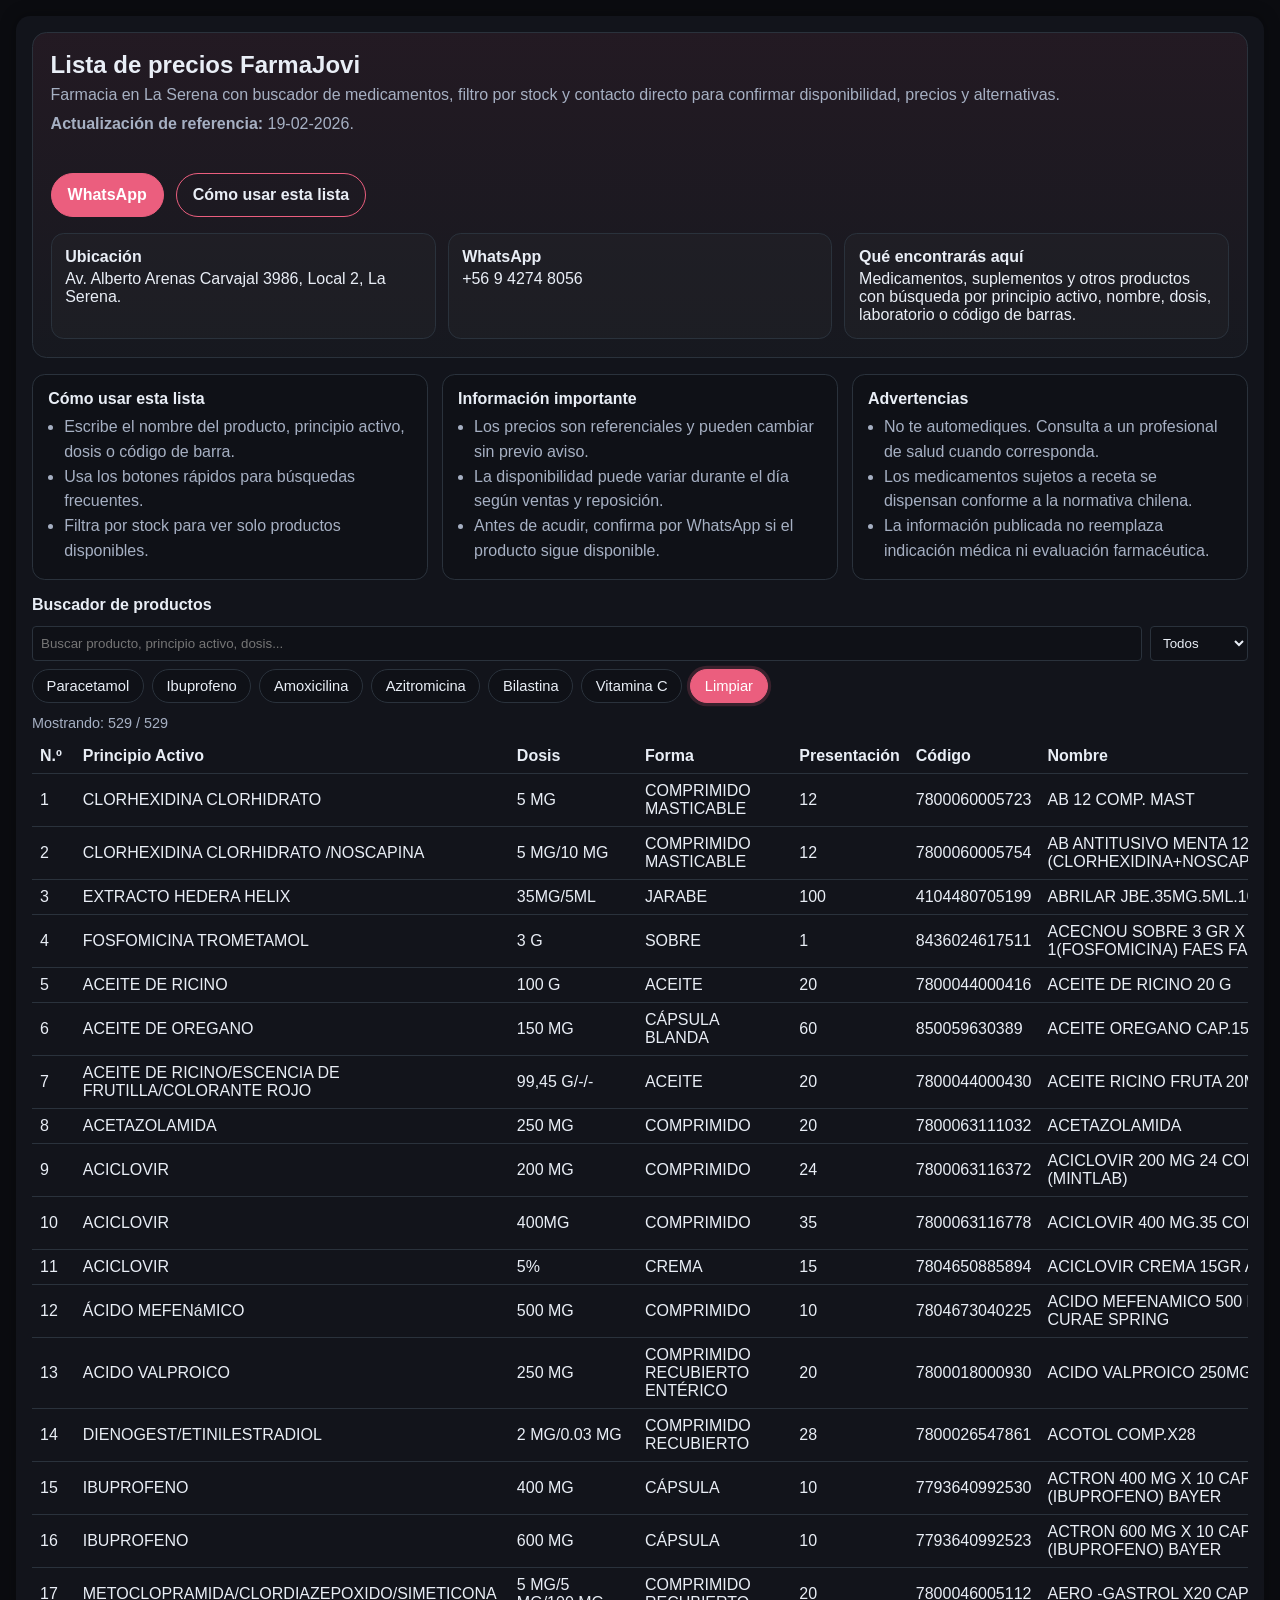
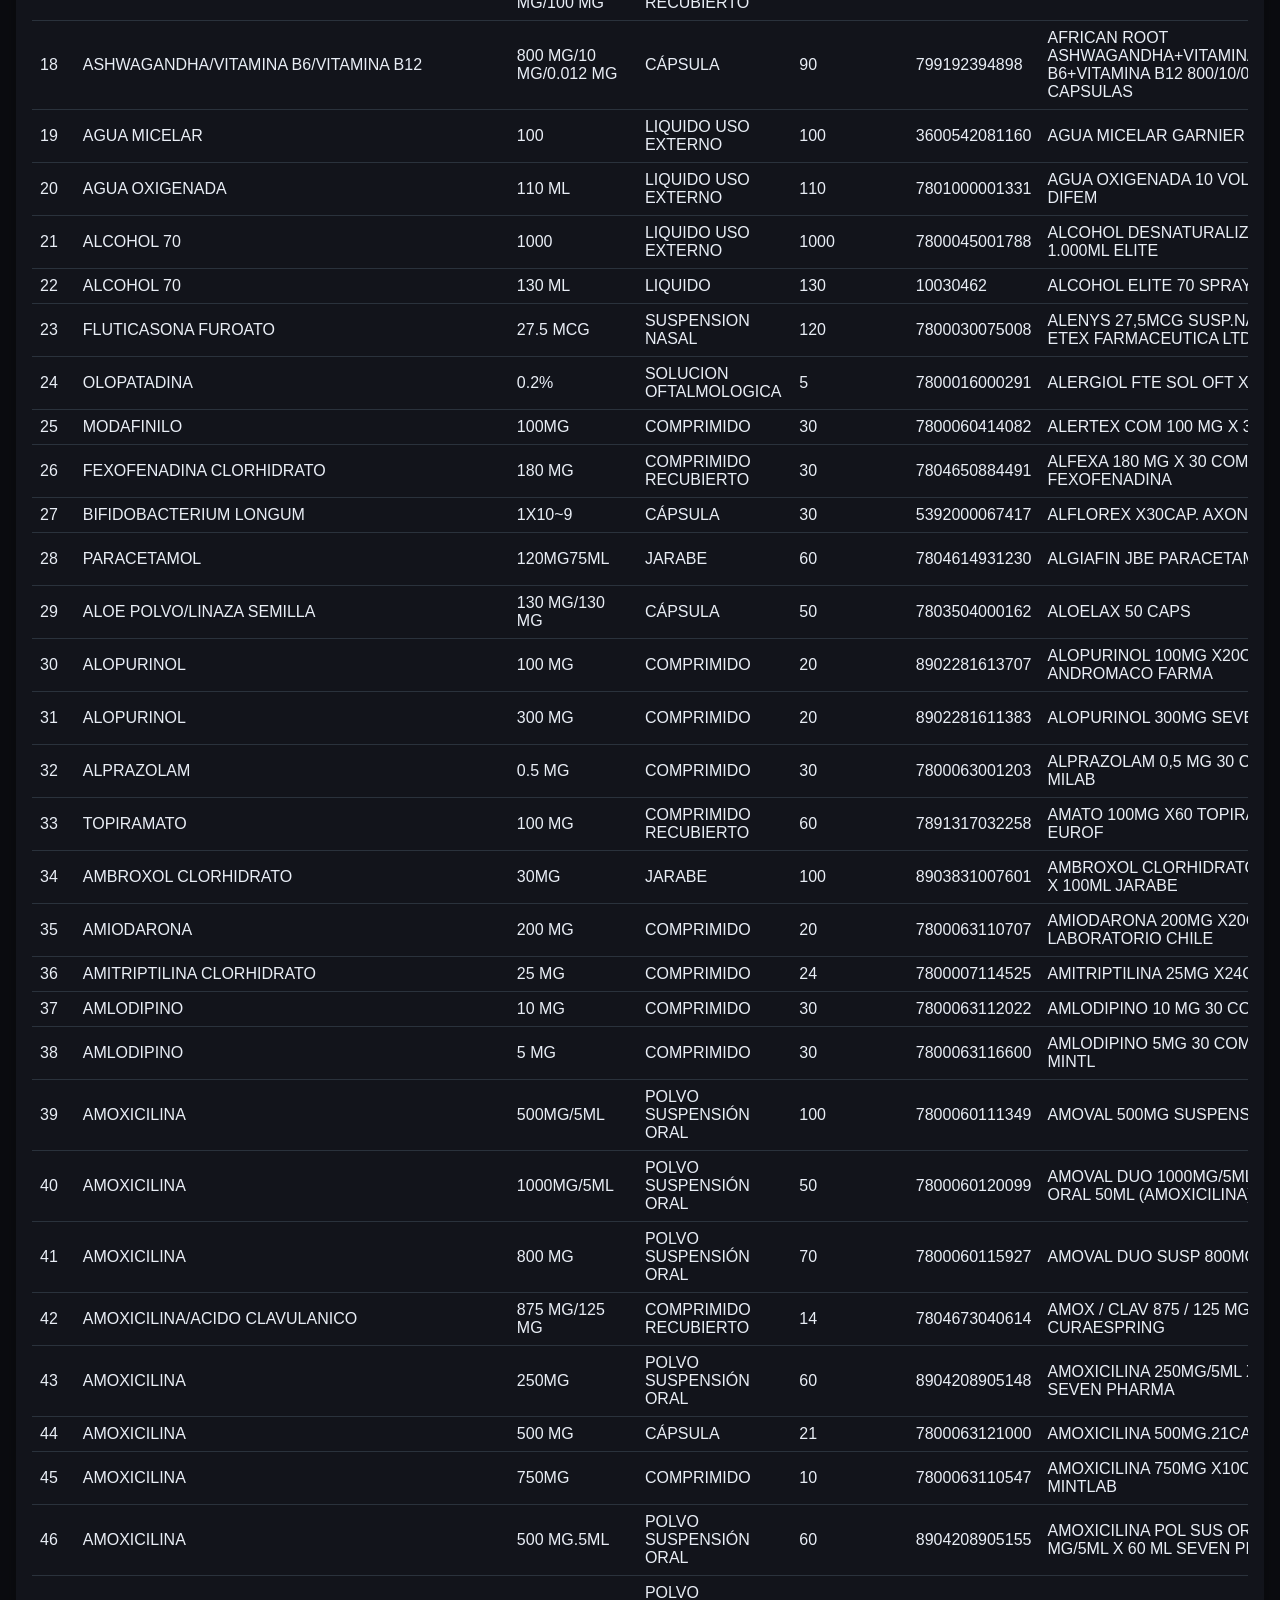
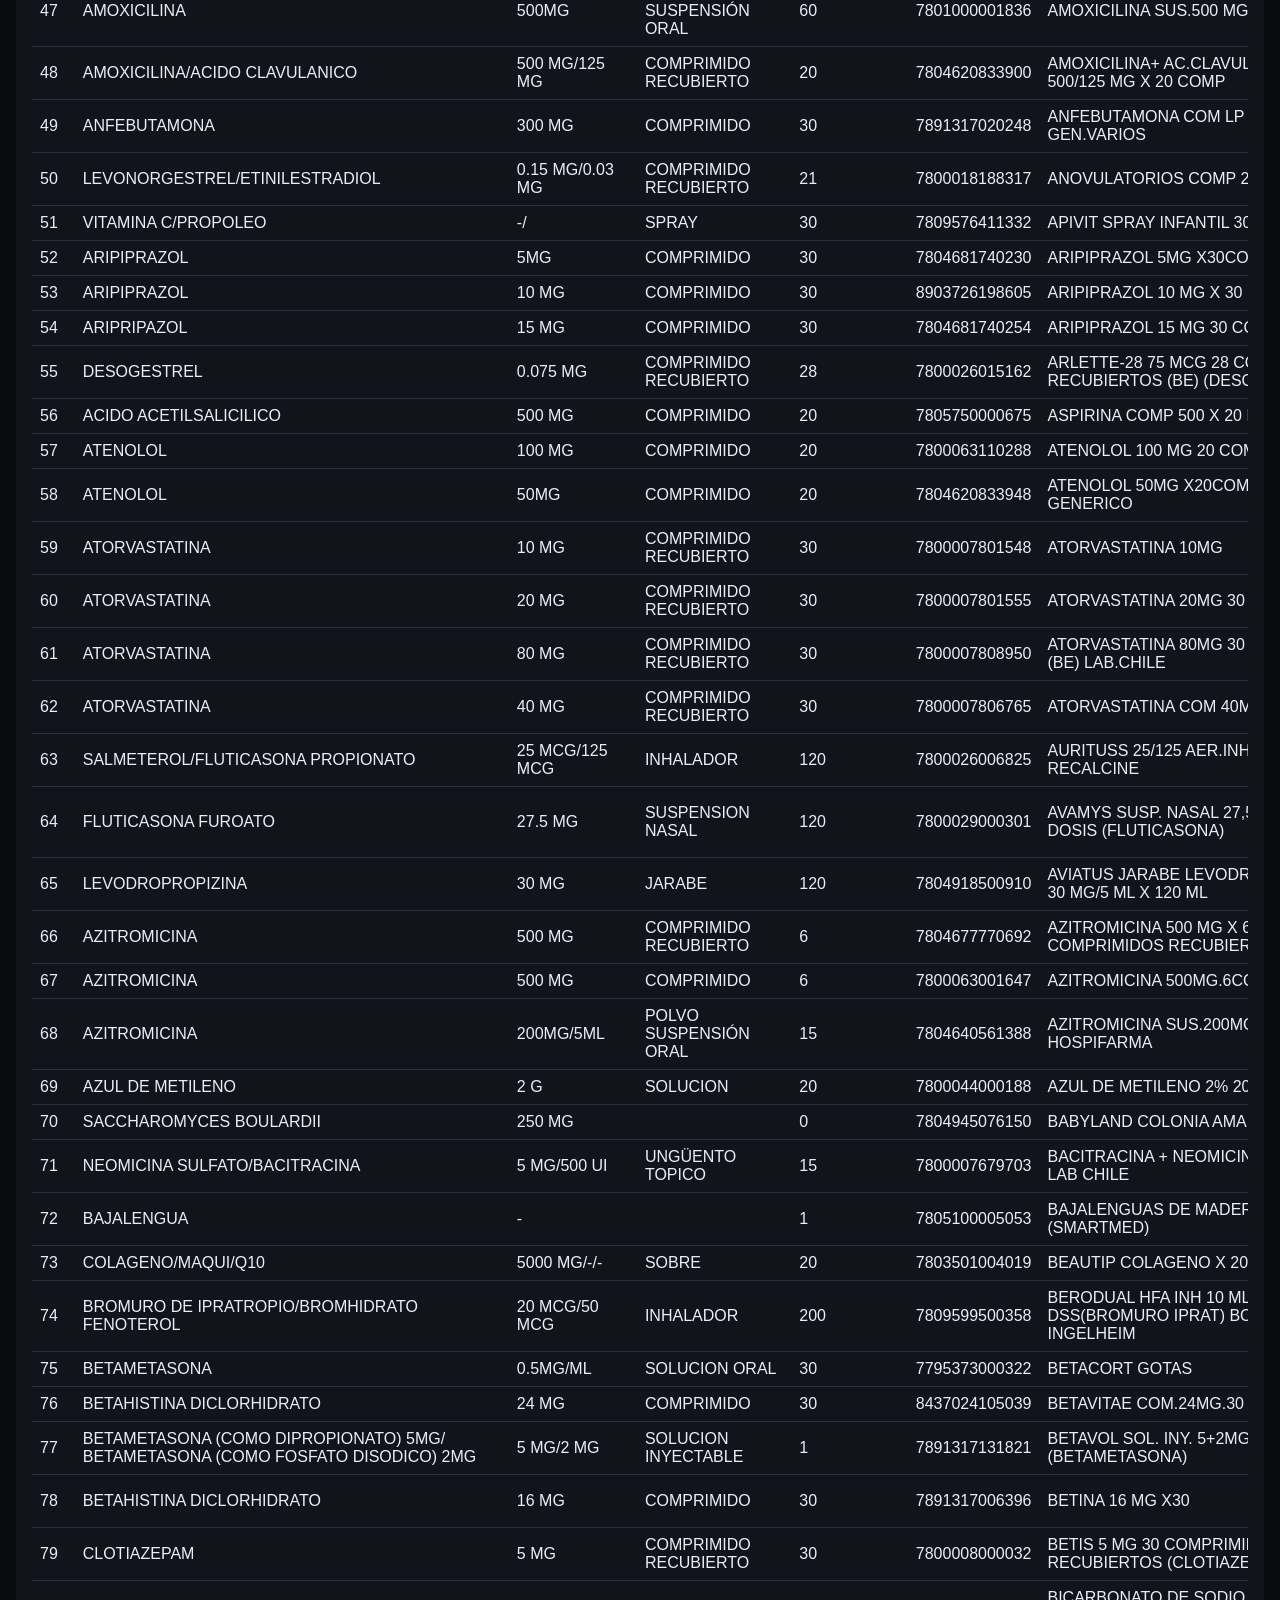
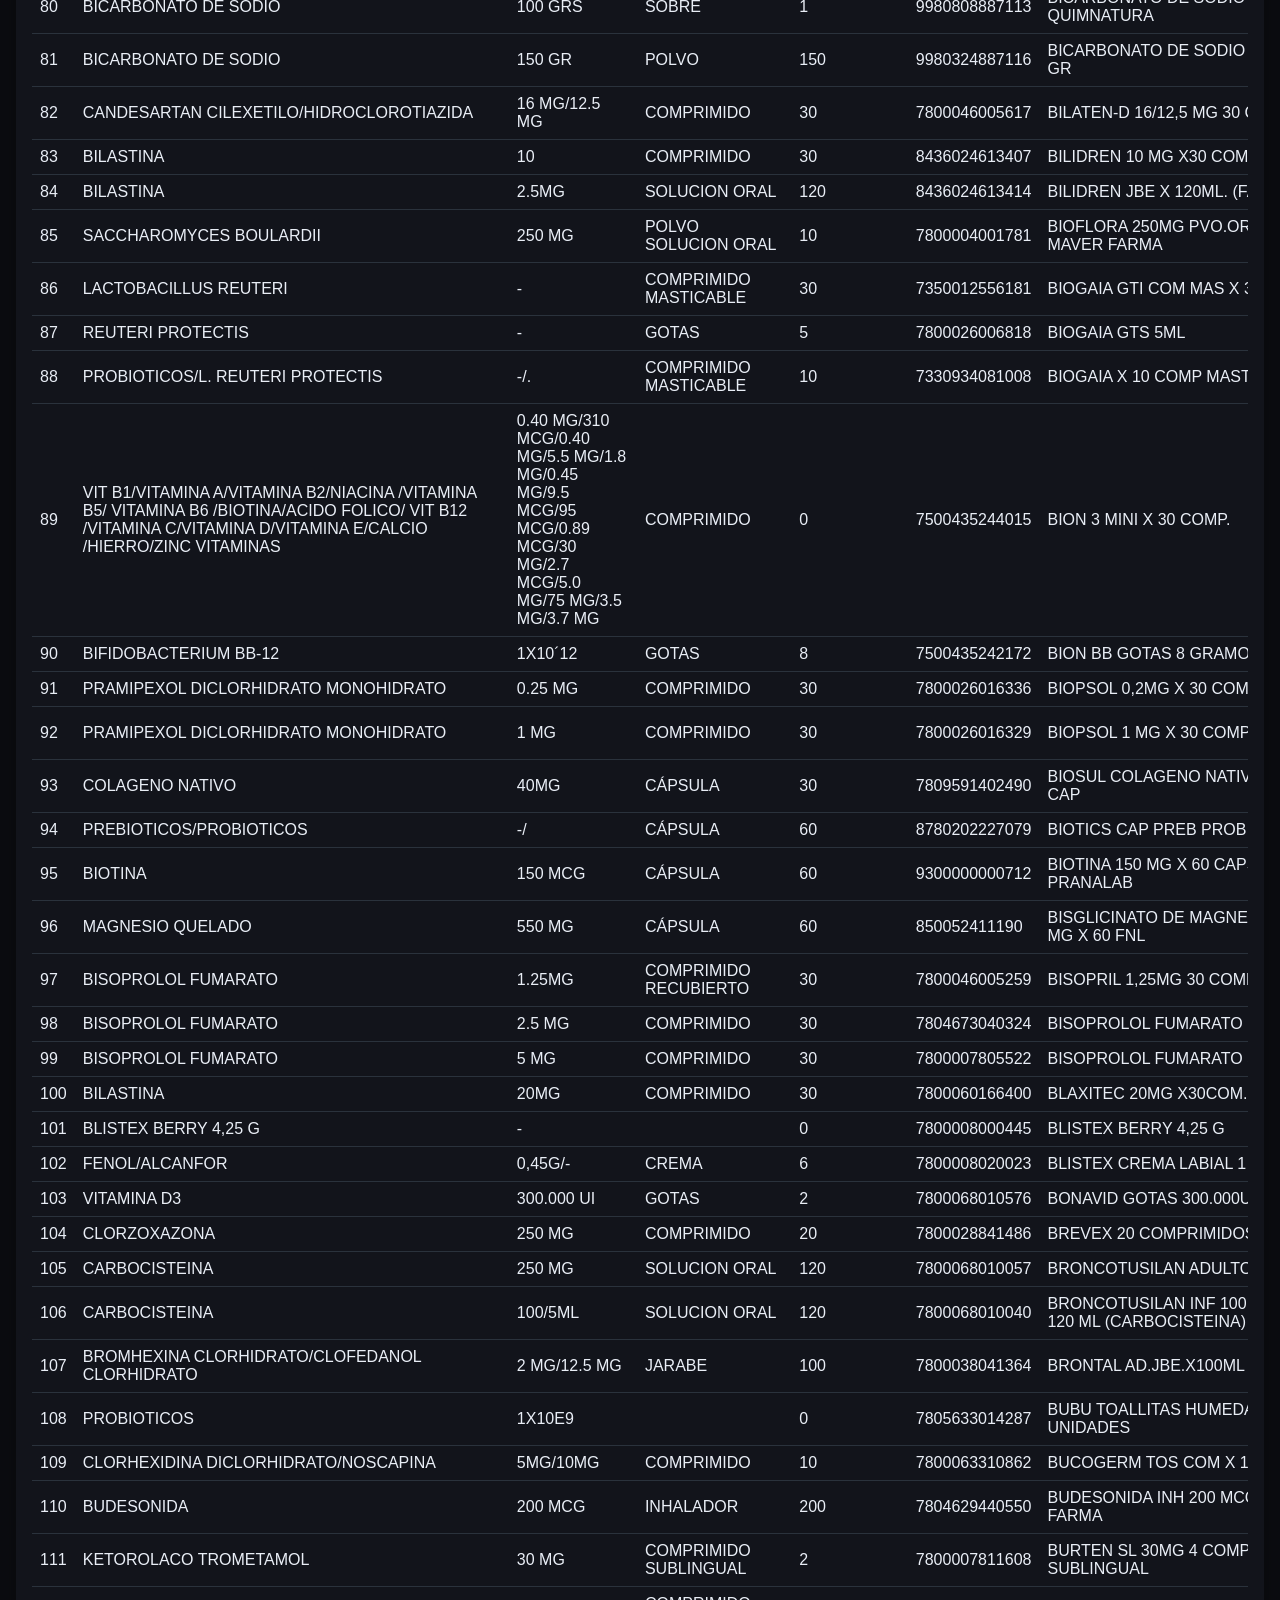
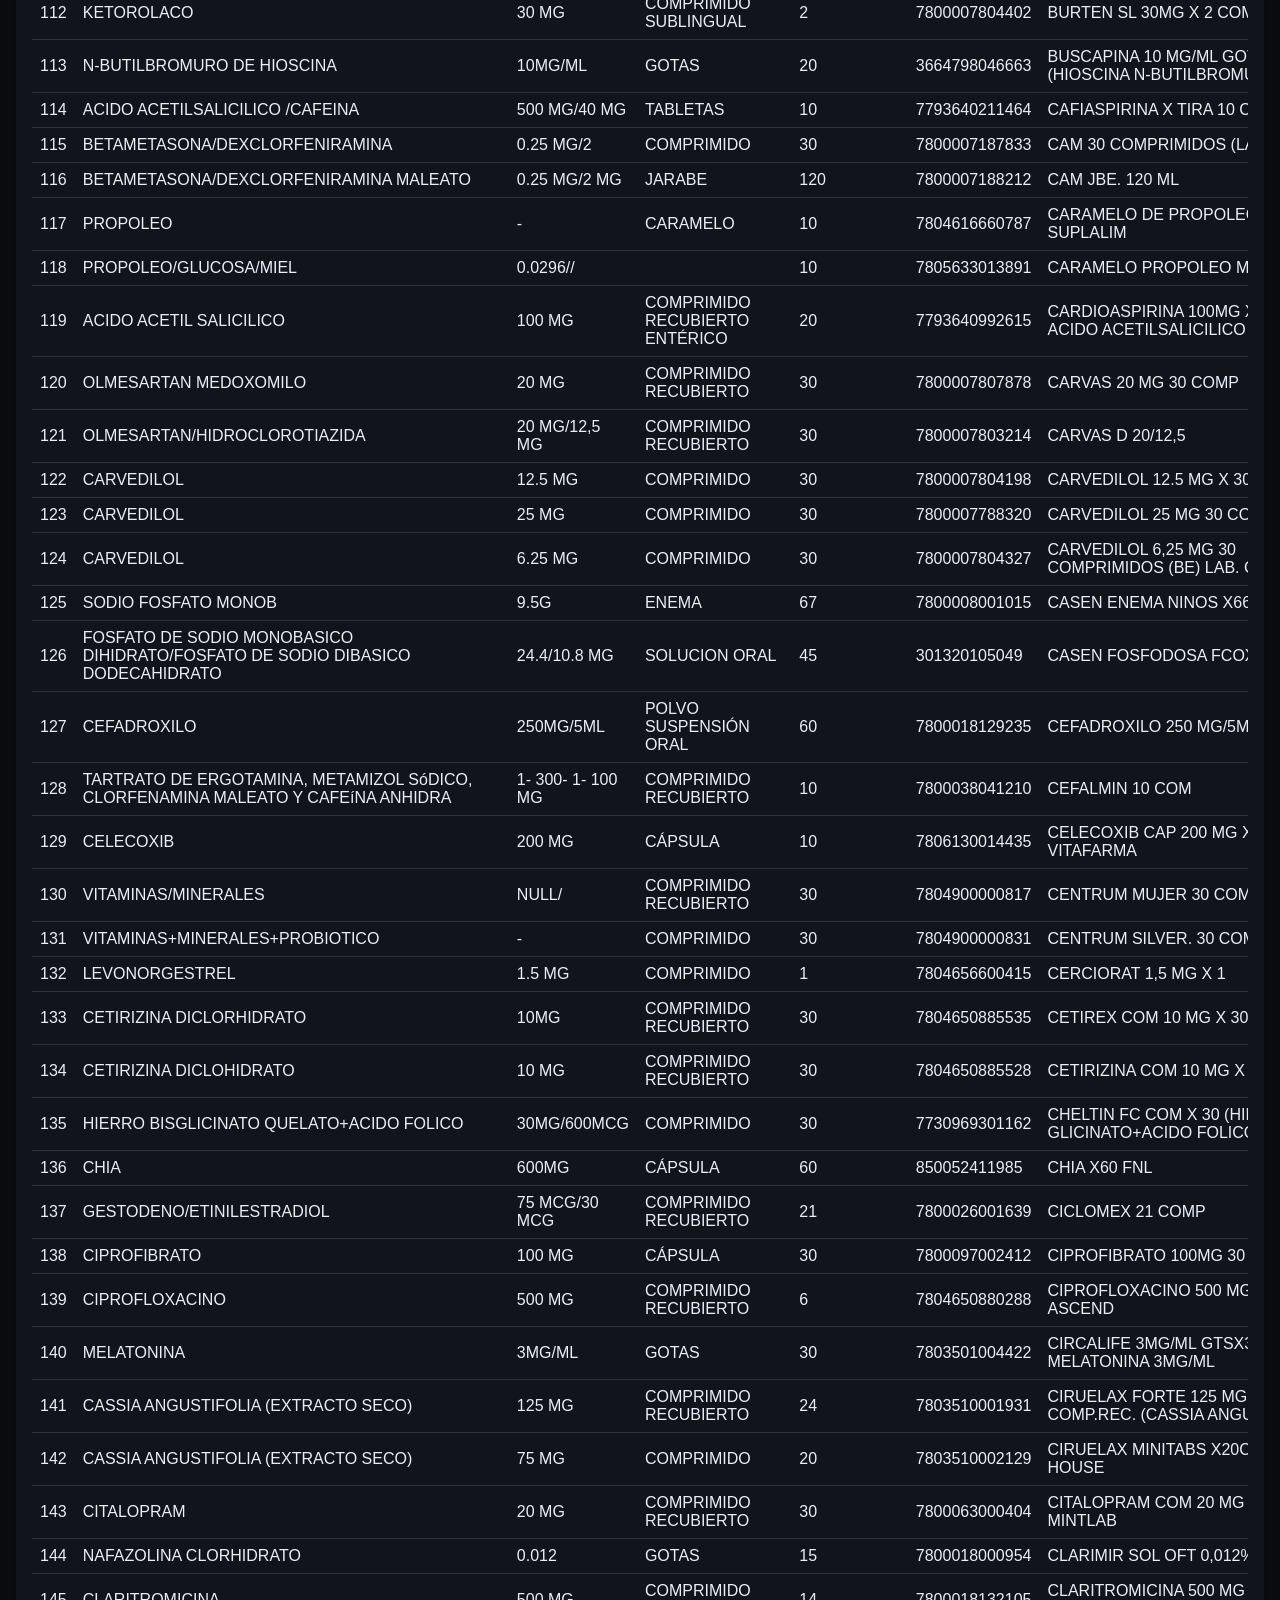
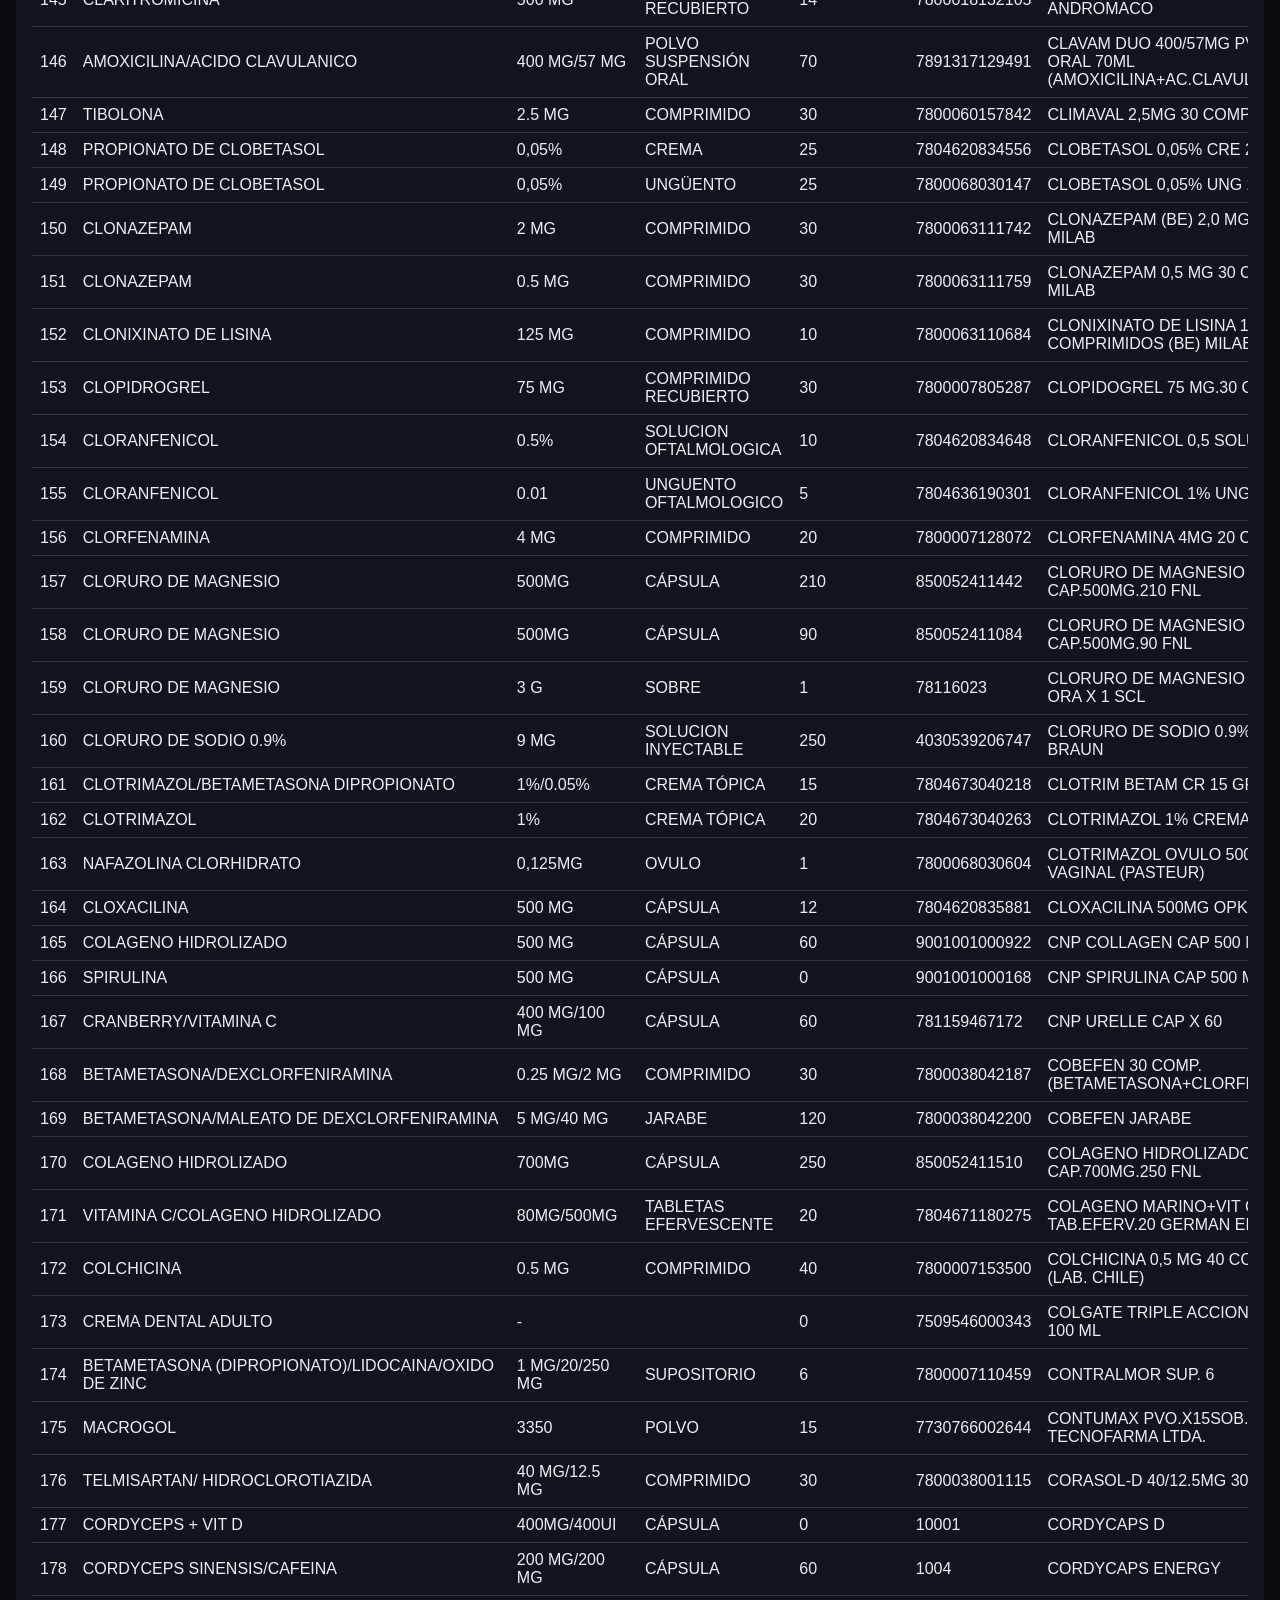
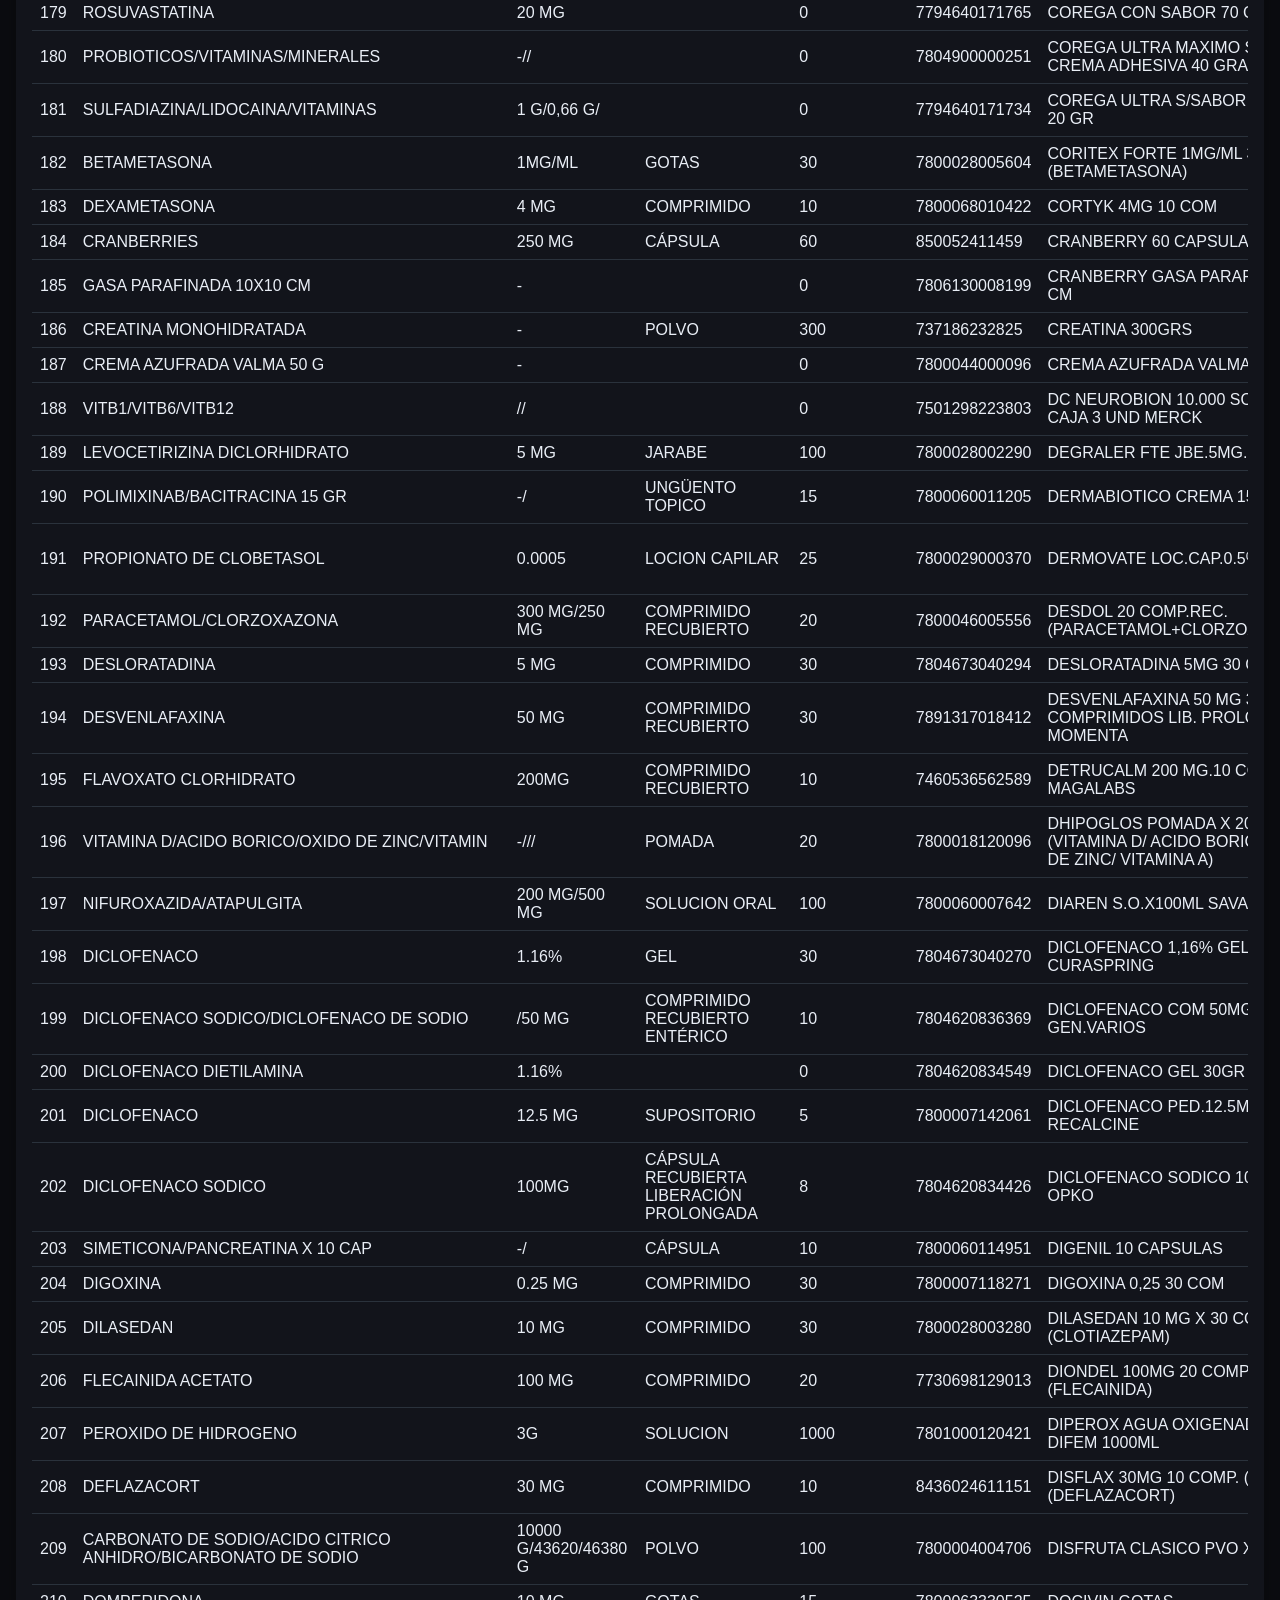
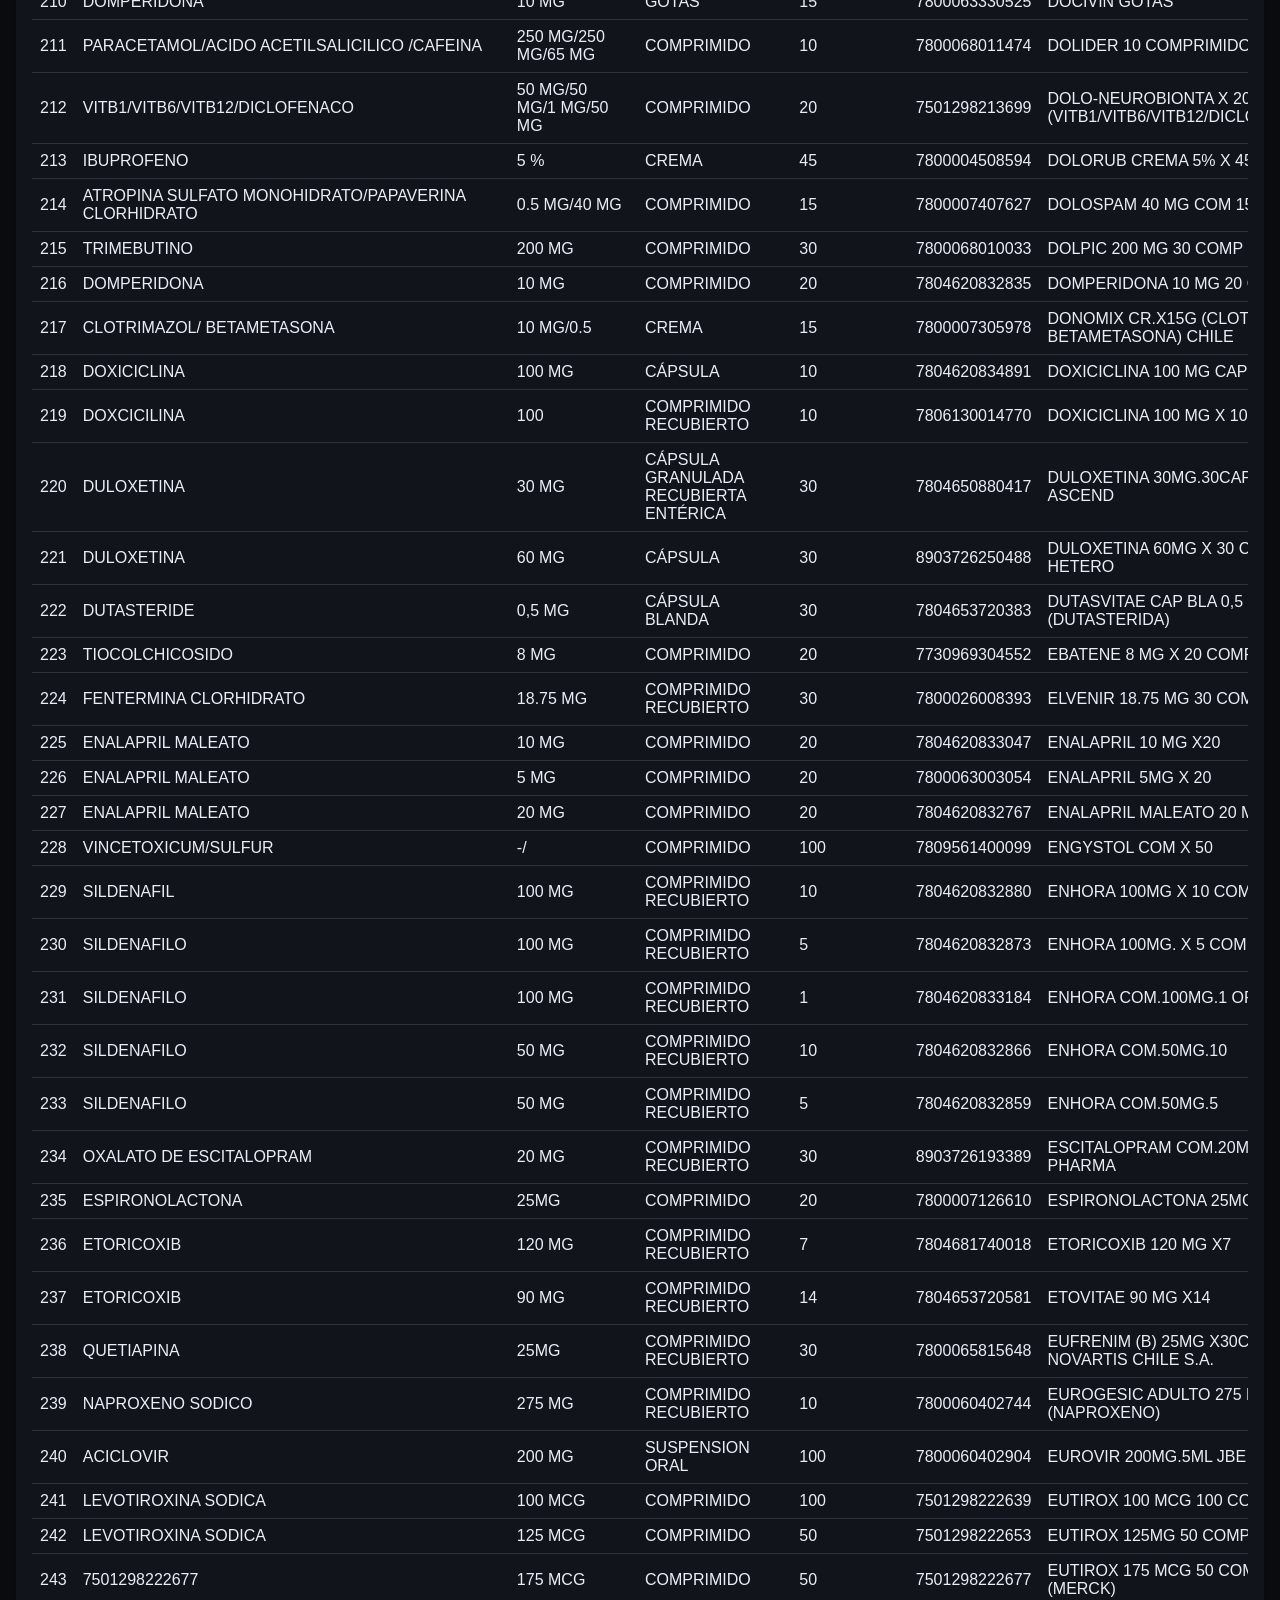
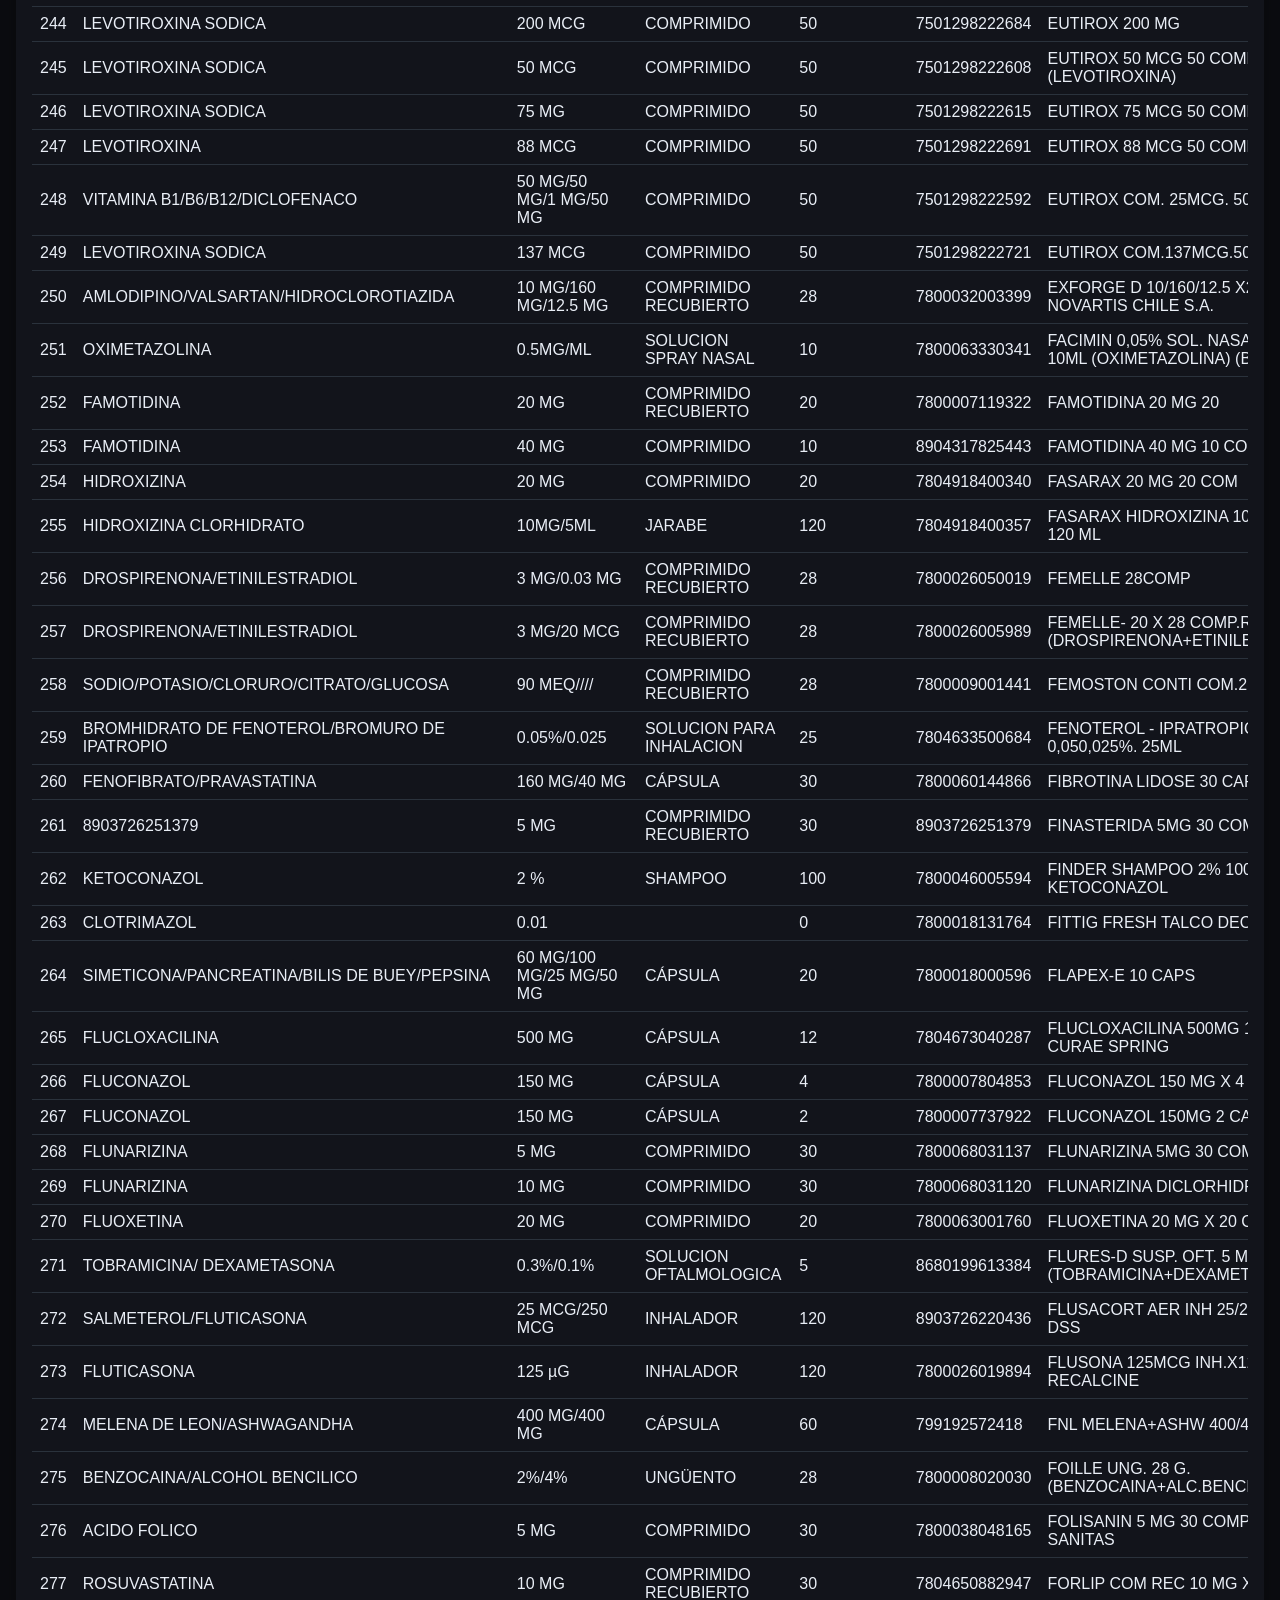
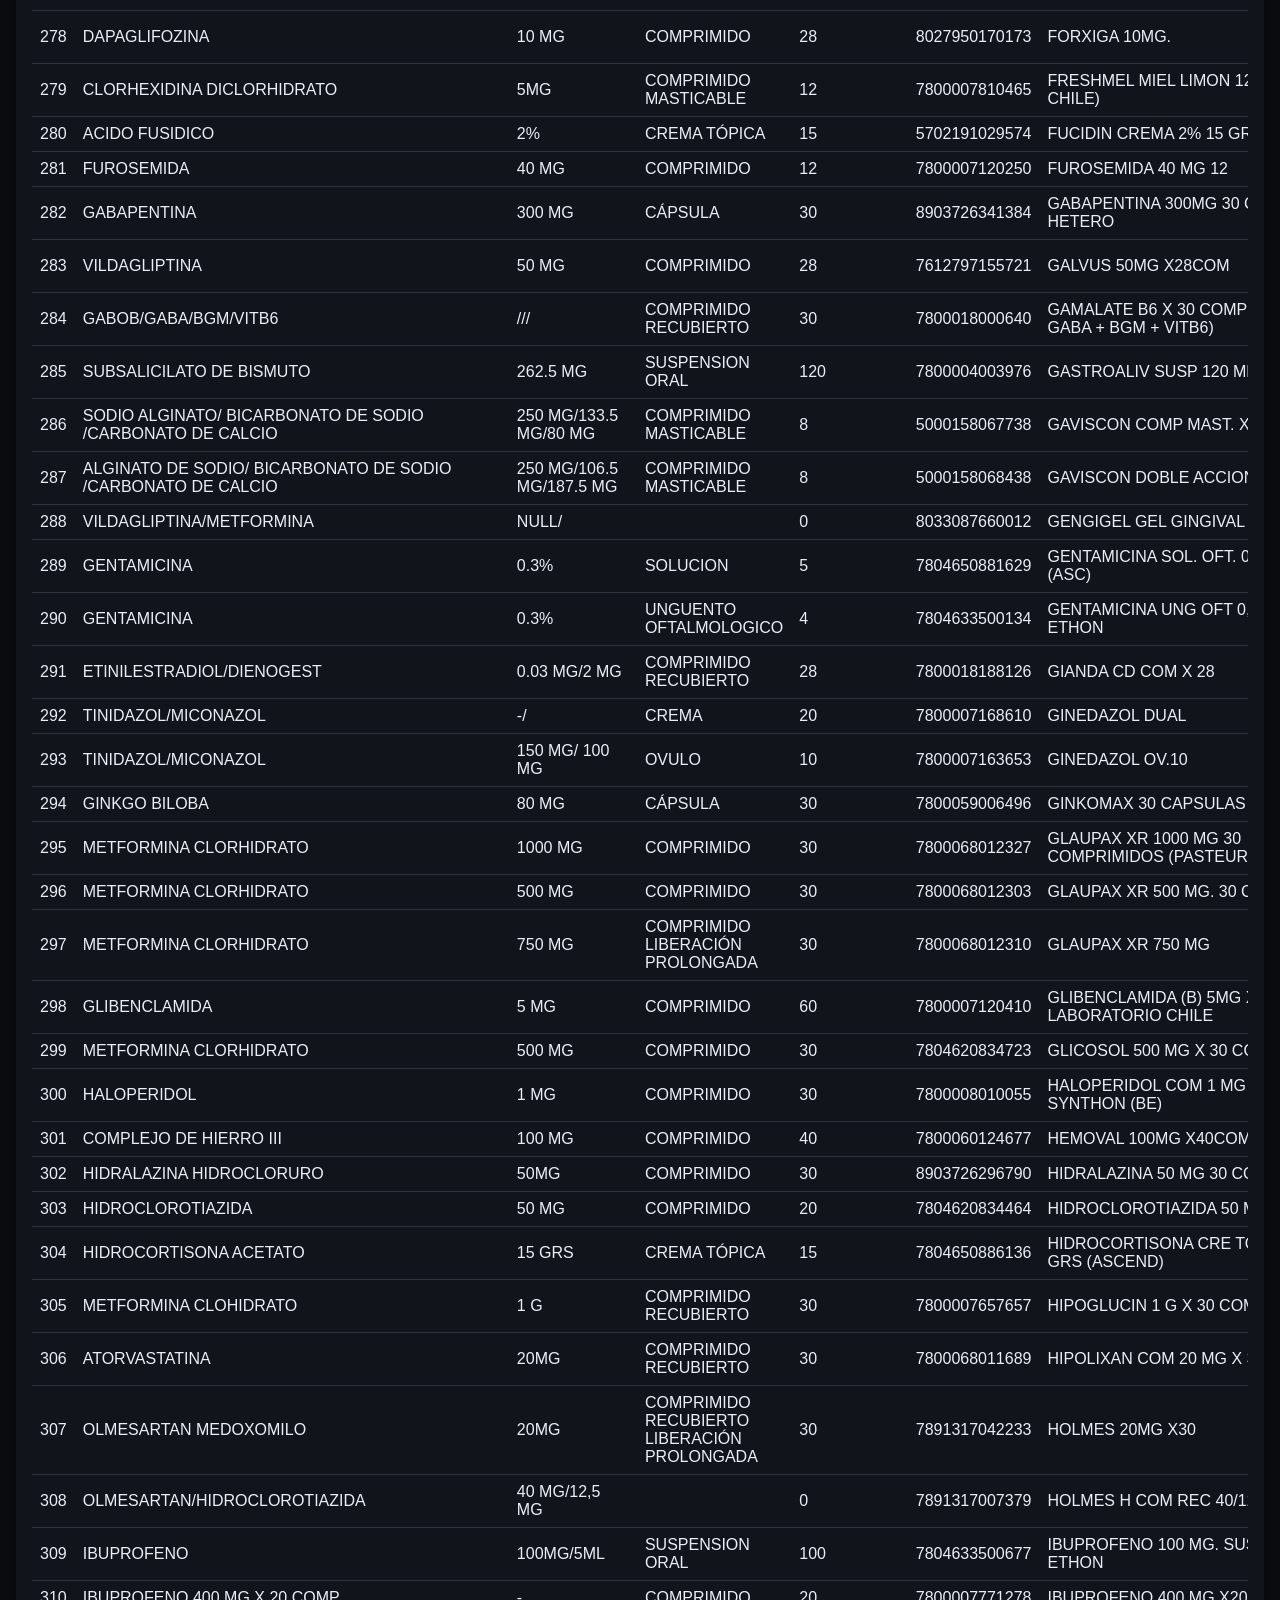
==== index.html @ d2a1c4c1 "Update index.html Tabla con información y buscador, la amé" ====
<!doctype html>
<html lang="es">
<head>
<meta charset="utf-8">
<meta name="viewport" content="width=device-width, initial-scale=1">
<title>Lista de precios FarmaJovi | Farmacia en La Serena | Medicamentos y suplementos</title>
<meta name="description" content="Consulta la lista de precios de FarmaJovi en La Serena. Busca medicamentos, filtra por stock y contáctanos por WhatsApp para confirmar disponibilidad.">
<meta name="robots" content="index,follow">
<meta name="theme-color" content="#eb5e7e">
<meta name="author" content="FarmaJovi">
<meta property="og:title" content="Lista de precios FarmaJovi">
<meta property="og:description" content="Medicamentos, suplementos y productos de farmacia con buscador, filtros y contacto directo por WhatsApp.">
<meta property="og:type" content="website">
<meta property="og:locale" content="es_CL">
<style>
:root{
--bg:#0b0c10;
--card:#12141b;
--card2:#0f1117;
--text:#e9eef6;
--muted:#a6b0c3;
--accent:#eb5e7e;
--neutral:#2a323c;
}
body{
margin:0;
font-family:sans-serif;
background:var(--bg);
color:var(--text);
}
.container{
padding:1rem;
}
.card{
background:var(--card);
padding:1rem;
border-radius:0.9rem;
box-shadow:0 0 1rem rgba(0,0,0,0.35);
}
.hero{
margin-bottom:1rem;
padding:1.1rem;
border:1px solid var(--neutral);
border-radius:0.9rem;
background:linear-gradient(180deg, rgba(235,94,126,0.08), rgba(255,255,255,0.02));
}
.hero-top{
display:flex;
justify-content:space-between;
align-items:flex-start;
gap:1rem;
flex-wrap:wrap;
}
.hero h1{
margin-bottom:0.25rem;
}
.hero p{
margin:0.3rem 0;
color:var(--muted);
line-height:1.5;
}
.info-grid{
display:grid;
grid-template-columns:repeat(auto-fit,minmax(220px,1fr));
gap:0.75rem;
margin-top:1rem;
}
.info-box{
background:rgba(255,255,255,0.02);
border:1px solid var(--neutral);
border-radius:0.8rem;
padding:0.85rem;
}
.info-box strong{
display:block;
margin-bottom:0.3rem;
}
.cta-row{
display:flex;
flex-wrap:wrap;
gap:0.75rem;
margin-top:1rem;
}
.cta-btn{
display:inline-flex;
align-items:center;
justify-content:center;
padding:0.75rem 1rem;
border-radius:999px;
text-decoration:none;
font-weight:700;
border:1px solid var(--accent);
}
.cta-primary{
background:var(--accent);
color:#fff;
}
.cta-secondary{
color:var(--text);
background:transparent;
}
.notice-grid{
display:grid;
grid-template-columns:repeat(auto-fit,minmax(260px,1fr));
gap:0.85rem;
margin:1rem 0;
}
.notice{
background:var(--card2);
border:1px solid var(--neutral);
border-radius:0.8rem;
padding:0.95rem;
}
.notice h2{
margin:0 0 0.45rem;
font-size:1rem;
}
.notice ul{
margin:0;
padding-left:1rem;
color:var(--muted);
line-height:1.55;
}
.notice p{
margin:0;
color:var(--muted);
line-height:1.55;
}
.section-title{
margin:0.25rem 0 0.75rem;
font-size:1rem;
color:var(--text);
}
h1{
margin:0 0 0.5rem;
font-size:1.5rem;
font-weight:bold;
}
.search-bar{
display:flex;
flex-wrap:wrap;
gap:0.5rem;
margin-bottom:0.5rem;
}
.search-input{
flex:1;
padding:0.5rem;
background:var(--card2);
color:var(--text);
border:1px solid var(--neutral);
border-radius:0.25rem;
}
.select-filter{
padding:0.5rem;
background:var(--card2);
color:var(--text);
border:1px solid var(--neutral);
border-radius:0.25rem;
}
.table-container{
overflow-x:auto;
}
table{
width:100%;
border-collapse:collapse;
}
th, td{
padding:0.5rem;
text-align:left;
border-bottom:1px solid var(--neutral);
}
th{
cursor:default;
}
mark{
background:var(--accent);
color:var(--bg);
padding:0 0.15em;
border-radius:0.15em;
}

.quick-filters{
display:flex;
flex-wrap:wrap;
gap:0.5rem;
margin:0.25rem 0 0.75rem;
}
.quick-btn{
padding:0.55rem 0.85rem;
background:var(--card2);
color:var(--text);
border:1px solid var(--neutral);
border-radius:999px;
cursor:pointer;
font-size:0.92rem;
line-height:1;
transition:all 0.18s ease;
}
.quick-btn:hover{
border-color:var(--accent);
transform:translateY(-1px);
}
.quick-btn.active{
background:var(--accent);
color:#fff;
border-color:var(--accent);
box-shadow:0 0 0 0.2rem rgba(235,94,126,0.18);
}
@media (max-width:640px){
.quick-btn{
font-size:0.85rem;
padding:0.5rem 0.75rem;
}
}

</style>
</head>
<body>
<div class="container">
<div class="card">
<section class="hero">
  <div class="hero-top">
    <div>
      <h1>Lista de precios FarmaJovi</h1>
      <p>Farmacia en La Serena con buscador de medicamentos, filtro por stock y contacto directo para confirmar disponibilidad, precios y alternativas.</p>
      <p><strong>Actualización de referencia:</strong> 19-02-2026.</p>
    </div>
    <div class="cta-row">
      <a class="cta-btn cta-primary" href="https://wa.me/56942748056?text=Hola%20FarmaJovi%2C%20quiero%20consultar%20por%20un%20producto%20de%20la%20lista">WhatsApp</a>
      <a class="cta-btn cta-secondary" href="#instrucciones">Cómo usar esta lista</a>
    </div>
  </div>
  <div class="info-grid">
    <div class="info-box">
      <strong>Ubicación</strong>
      Av. Alberto Arenas Carvajal 3986, Local 2, La Serena.
    </div>
    <div class="info-box">
      <strong>WhatsApp</strong>
      +56 9 4274 8056
    </div>
    <div class="info-box">
      <strong>Qué encontrarás aquí</strong>
      Medicamentos, suplementos y otros productos con búsqueda por principio activo, nombre, dosis, laboratorio o código de barras.
    </div>
  </div>
</section>

<section class="notice-grid" id="instrucciones">
  <article class="notice">
    <h2>Cómo usar esta lista</h2>
    <ul>
      <li>Escribe el nombre del producto, principio activo, dosis o código de barra.</li>
      <li>Usa los botones rápidos para búsquedas frecuentes.</li>
      <li>Filtra por stock para ver solo productos disponibles.</li>
    </ul>
  </article>
  <article class="notice">
    <h2>Información importante</h2>
    <ul>
      <li>Los precios son referenciales y pueden cambiar sin previo aviso.</li>
      <li>La disponibilidad puede variar durante el día según ventas y reposición.</li>
      <li>Antes de acudir, confirma por WhatsApp si el producto sigue disponible.</li>
    </ul>
  </article>
  <article class="notice">
    <h2>Advertencias</h2>
    <ul>
      <li>No te automediques. Consulta a un profesional de salud cuando corresponda.</li>
      <li>Los medicamentos sujetos a receta se dispensan conforme a la normativa chilena.</li>
      <li>La información publicada no reemplaza indicación médica ni evaluación farmacéutica.</li>
    </ul>
  </article>
</section>

<h2 class="section-title">Buscador de productos</h2>
<div class="search-bar">
<input id="search" type="text" class="search-input" placeholder="Buscar producto, principio activo, dosis..." />
<select id="stockFilter" class="select-filter">
<option value="todos">Todos</option>
<option value="con">Con stock</option>
<option value="sin">Sin stock</option>
</select>
</div>
<div class="quick-filters" id="quickFilters">
<button class="quick-btn" type="button" data-query="paracetamol">Paracetamol</button>
<button class="quick-btn" type="button" data-query="ibuprofeno">Ibuprofeno</button>
<button class="quick-btn" type="button" data-query="amoxicilina">Amoxicilina</button>
<button class="quick-btn" type="button" data-query="azitromicina">Azitromicina</button>
<button class="quick-btn" type="button" data-query="bilastina">Bilastina</button>
<button class="quick-btn" type="button" data-query="vitamina c">Vitamina C</button>
<button class="quick-btn" type="button" data-clear="true">Limpiar</button>
</div>
<div id="summary" style="margin-bottom:0.5rem;font-size:0.9rem;color:var(--muted);"></div>
<div class="table-container">
<table>
<thead>
<tr>
<th>N.º</th>
<th>Principio Activo</th>
<th>Dosis</th>
<th>Forma</th>
<th>Presentación</th>
<th>Código</th>
<th>Nombre</th>
<th>Precio</th>
<th>P/U</th>
<th>Stock</th>
<th>Bioequivalente</th>
<th>Petitorio</th>
<th>Laboratorio</th>
</tr>
</thead>
<tbody id="tableBody"></tbody>
</table>
</div>
</div>

<section class="notice-grid" style="margin-top:1rem;">
  <article class="notice">
    <h2>Texto SEO local</h2>
    <p>FarmaJovi es una farmacia en La Serena donde puedes consultar precios de medicamentos, suplementos y productos de uso frecuente. Esta página fue pensada para facilitar la búsqueda por principio activo, nombre comercial, presentación y laboratorio, con una vía directa de contacto por WhatsApp para resolver dudas y confirmar stock.</p>
  </article>
  <article class="notice">
    <h2>Atención al cliente</h2>
    <p>Si no encuentras un producto, escríbenos por WhatsApp. Podemos orientarte sobre disponibilidad, alternativas farmacéuticas, bioequivalentes y presentaciones disponibles según corresponda.</p>
  </article>
</section>
</div>
</div>
<script type="application/ld+json">
{
  "@context": "https://schema.org",
  "@type": "Pharmacy",
  "name": "FarmaJovi",
  "url": "https://farmaciafarmajovi-max.github.io/FarmaJovi/",
  "telephone": "+56 9 4274 8056",
  "address": {
    "@type": "PostalAddress",
    "streetAddress": "Av. Alberto Arenas Carvajal 3986, Local 2",
    "addressLocality": "La Serena",
    "addressCountry": "CL"
  },
  "areaServed": "La Serena"
}
</script>
<script>
// Datos generados a partir del listado de precios (.xls) del 19-02-2026
const rawData = [{"pa_nombres": "CLORHEXIDINA CLORHIDRATO", "pa_dosis": "5 MG", "forma": "COMPRIMIDO MASTICABLE", "presentacion": "12", "controlado": "NO", "codigo_barra": "7800060005723", "nombre": "AB 12 COMP. MAST", "bioequivalente": "NO", "petitorio_minimo": "NO", "precio": "5500", "laboratorio": "SAVAL S.A", "stock": "3", "tipo_calculo": "1", "sigla": "COM.MAST"}, {"pa_nombres": "CLORHEXIDINA CLORHIDRATO /NOSCAPINA", "pa_dosis": "5 MG/10 MG", "forma": "COMPRIMIDO MASTICABLE", "presentacion": "12", "controlado": "NO", "codigo_barra": "7800060005754", "nombre": "AB ANTITUSIVO MENTA 12 COMP.MAST. (CLORHEXIDINA+NOSCAPINA) SAVAL", "bioequivalente": "NO", "petitorio_minimo": "NO", "precio": "5500", "laboratorio": "SAVAL S.A", "stock": "2", "tipo_calculo": "1", "sigla": "COM.MAST"}, {"pa_nombres": "EXTRACTO HEDERA HELIX", "pa_dosis": "35MG/5ML", "forma": "JARABE", "presentacion": "100", "controlado": "NO", "codigo_barra": "4104480705199", "nombre": "ABRILAR JBE.35MG.5ML.100ML", "bioequivalente": "NO", "petitorio_minimo": "NO", "precio": "7700", "laboratorio": "PHARMA INVESTI", "stock": "4", "tipo_calculo": "2", "sigla": "JBE"}, {"pa_nombres": "FOSFOMICINA TROMETAMOL", "pa_dosis": "3 G", "forma": "SOBRE", "presentacion": "1", "controlado": "NO", "codigo_barra": "8436024617511", "nombre": "ACECNOU SOBRE 3 GR X 1(FOSFOMICINA) FAES FARMA", "bioequivalente": "NO", "petitorio_minimo": "NO", "precio": "28000", "laboratorio": "FAES FARMA", "stock": "1", "tipo_calculo": "1", "sigla": "SOB"}, {"pa_nombres": "ACEITE DE RICINO", "pa_dosis": "100 G", "forma": "ACEITE", "presentacion": "20", "controlado": "NO", "codigo_barra": "7800044000416", "nombre": "ACEITE DE RICINO 20 G", "bioequivalente": "NO", "petitorio_minimo": "NO", "precio": "2200", "laboratorio": "VALMA", "stock": "1", "tipo_calculo": "2", "sigla": "ACEITE"}, {"pa_nombres": "ACEITE DE OREGANO", "pa_dosis": "150 MG", "forma": "CÁPSULA BLANDA", "presentacion": "60", "controlado": "NO", "codigo_barra": "850059630389", "nombre": "ACEITE OREGANO CAP.150MG.60 FNL", "bioequivalente": "NO", "petitorio_minimo": "NO", "precio": "17000", "laboratorio": "FNL", "stock": "1", "tipo_calculo": "1", "sigla": "CAP.BLAND"}, {"pa_nombres": "ACEITE DE RICINO/ESCENCIA DE FRUTILLA/COLORANTE ROJO", "pa_dosis": "99,45 G/-/-", "forma": "ACEITE", "presentacion": 
"20", "controlado": "NO", "codigo_barra": "7800044000430", "nombre": "ACEITE RICINO FRUTA 20ML (VALMA)", "bioequivalente": "NO", "petitorio_minimo": "NO", "precio": "2000", "laboratorio": "VALMA", "stock": "1", "tipo_calculo": "2", "sigla": "ACEITE"}, {"pa_nombres": "ACETAZOLAMIDA", "pa_dosis": "250 MG", "forma": "COMPRIMIDO", "presentacion": "20", "controlado": "NO", "codigo_barra": "7800063111032", "nombre": "ACETAZOLAMIDA", "bioequivalente": "NO", "petitorio_minimo": "SI", "precio": "4200", "laboratorio": "MINTLAB", "stock": "1", "tipo_calculo": "1", "sigla": "COM"}, {"pa_nombres": "ACICLOVIR", "pa_dosis": "200 MG", "forma": "COMPRIMIDO", "presentacion": "24", "controlado": "NO", "codigo_barra": "7800063116372", "nombre": "ACICLOVIR 200 MG 24 COMPRIMIDOS (MINTLAB)", "bioequivalente": "SI", "petitorio_minimo": "NO", "precio": "4000", "laboratorio": "MINTLAB", "stock": "4", "tipo_calculo": "1", "sigla": "COM"}, {"pa_nombres": "ACICLOVIR", "pa_dosis": "400MG", "forma": "COMPRIMIDO", "presentacion": "35", "controlado": "NO", "codigo_barra": "7800063116778", "nombre": "ACICLOVIR 400 MG.35 COMP. MINTLAB", "bioequivalente": "SI", "petitorio_minimo": "NO", "precio": "7000", "laboratorio": "EUROFARMA CHILE S.A", "stock": "1", "tipo_calculo": "1", "sigla": "COM"}, {"pa_nombres": "ACICLOVIR", "pa_dosis": "5%", "forma": "CREMA", "presentacion": "15", "controlado": "NO", "codigo_barra": "7804650885894", "nombre": "ACICLOVIR CREMA 15GR ASC", "bioequivalente": "NO", "petitorio_minimo": "NO", "precio": "4000", "laboratorio": "ASCEND", "stock": "2", "tipo_calculo": "2", "sigla": "CREMA"}, {"pa_nombres": "ÁCIDO MEFENáMICO", "pa_dosis": "500 MG", "forma": "COMPRIMIDO", "presentacion": "10", "controlado": "NO", "codigo_barra": "7804673040225", "nombre": "ACIDO MEFENAMICO 500 MG X10 CURAE SPRING", "bioequivalente": "SI", "petitorio_minimo": "NO", "precio": "1200", "laboratorio": "CURAE SPRING", "stock": "5", "tipo_calculo": "1", "sigla": "COM"}, {"pa_nombres": "ACIDO VALPROICO", "pa_dosis": "250 MG", "forma": "COMPRIMIDO RECUBIERTO ENTÉRICO", "presentacion": "20", "controlado": "NO", "codigo_barra": "7800018000930", "nombre": "ACIDO VALPROICO 250MG 20 COM", "bioequivalente": "NO", "petitorio_minimo": "NO", "precio": "6000", "laboratorio": "ANDROMACO", "stock": "1", "tipo_calculo": "1", "sigla": "COM.REC.ENT"}, {"pa_nombres": "DIENOGEST/ETINILESTRADIOL", "pa_dosis": "2 MG/0.03 MG", "forma": "COMPRIMIDO RECUBIERTO", "presentacion": "28", "controlado": "NO", "codigo_barra": "7800026547861", "nombre": "ACOTOL COMP.X28", "bioequivalente": "SI", "petitorio_minimo": "NO", "precio": "21000", "laboratorio": "ABBOTT", "stock": "1", "tipo_calculo": "1", "sigla": "COM.REC"}, {"pa_nombres": "IBUPROFENO", "pa_dosis": "400 MG", "forma": "CÁPSULA", "presentacion": "10", "controlado": "NO", "codigo_barra": "7793640992530", "nombre": "ACTRON 400 MG X 10 CAPS. (IBUPROFENO) BAYER", "bioequivalente": "NO", "petitorio_minimo": "NO", "precio": "3900", "laboratorio": "BAYER", "stock": "1", "tipo_calculo": "1", "sigla": "CAP"}, {"pa_nombres": "IBUPROFENO", "pa_dosis": "600 MG", "forma": "CÁPSULA", "presentacion": "10", "controlado": "NO", "codigo_barra": "7793640992523", "nombre": "ACTRON 600 MG X 10 CAPS. (IBUPROFENO) BAYER", "bioequivalente": "NO", "petitorio_minimo": "NO", "precio": "7000", "laboratorio": "BAYER", "stock": "3", "tipo_calculo": "1", "sigla": "CAP"}, {"pa_nombres": "METOCLOPRAMIDA/CLORDIAZEPOXIDO/SIMETICONA", "pa_dosis": "5 MG/5 MG/100 MG", "forma": "COMPRIMIDO RECUBIERTO", "presentacion": "20", "controlado": "NO", "codigo_barra": "7800046005112", "nombre": "AERO -GASTROL X20 CAPS", "bioequivalente": "NO", "petitorio_minimo": "NO", "precio": "11000", "laboratorio": "EUROFARMA", "stock": "3", "tipo_calculo": "1", "sigla": "COM.REC"}, {"pa_nombres": "ASHWAGANDHA/VITAMINA B6/VITAMINA B12", "pa_dosis": "800 MG/10 MG/0.012 MG", "forma": "CÁPSULA", "presentacion": "90", "controlado": "NO", "codigo_barra": "799192394898", "nombre": "AFRICAN ROOT ASHWAGANDHA+VITAMINA B6+VITAMINA B12 800/10/0.012 MG X 90 CAPSULAS", "bioequivalente": "NO", "petitorio_minimo": "NO", "precio": "16000", "laboratorio": "FNL", "stock": "3", "tipo_calculo": "1", "sigla": "CAP"}, {"pa_nombres": "AGUA MICELAR", "pa_dosis": "100", 
"forma": "LIQUIDO USO EXTERNO", "presentacion": "100", "controlado": "NO", "codigo_barra": "3600542081160", "nombre": "AGUA MICELAR GARNIER Z 100 ML", "bioequivalente": "NO", "petitorio_minimo": "NO", "precio": "3500", "laboratorio": "GARNIER", "stock": "2", "tipo_calculo": "2", "sigla": "LIQ.USO.EXT"}, {"pa_nombres": "AGUA OXIGENADA", "pa_dosis": "110 ML", "forma": "LIQUIDO USO EXTERNO", "presentacion": "110", "controlado": "NO", "codigo_barra": "7801000001331", "nombre": "AGUA OXIGENADA 10 VOL. 110ML DIFEM", "bioequivalente": "NO", "petitorio_minimo": "NO", "precio": "1700", "laboratorio": "DIFEM", "stock": "3", "tipo_calculo": "2", "sigla": "LIQ.USO.EXT"}, {"pa_nombres": "ALCOHOL 70", "pa_dosis": "1000", "forma": "LIQUIDO USO EXTERNO", "presentacion": "1000", "controlado": "NO", "codigo_barra": "7800045001788", "nombre": "ALCOHOL DESNATURALIZADO 70% 1.000ML ELITE", "bioequivalente": "NO", "petitorio_minimo": "NO", "precio": "4990", "laboratorio": "ELITE", "stock": "1", "tipo_calculo": "2", "sigla": "LIQ.USO.EXT"}, {"pa_nombres": "ALCOHOL 70", "pa_dosis": "130 ML", "forma": "LIQUIDO", "presentacion": "130", "controlado": "NO", "codigo_barra": "10030462", "nombre": "ALCOHOL ELITE 70 SPRAY 130ML", "bioequivalente": "NO", "petitorio_minimo": "NO", "precio": "1990", "laboratorio": "ELITE", "stock": "3", "tipo_calculo": "2", "sigla": "LIQ"}, {"pa_nombres": "FLUTICASONA FUROATO", "pa_dosis": "27.5 MCG", "forma": "SUSPENSION NASAL", "presentacion": "120", "controlado": "NO", "codigo_barra": "7800030075008", "nombre": "ALENYS 27,5MCG SUSP.NAS.X120DS. ETEX FARMACEUTICA LTDA.", "bioequivalente": "NO", "petitorio_minimo": "NO", "precio": "23000", "laboratorio": "ETEX FARMACEUTICA", "stock": "1", "tipo_calculo": "2", "sigla": "SUSP.NAS"}, {"pa_nombres": "OLOPATADINA", "pa_dosis": "0.2%", "forma": "SOLUCION OFTALMOLOGICA", "presentacion": "5", "controlado": "NO", "codigo_barra": "7800016000291", "nombre": "ALERGIOL FTE SOL OFT X 5 ML", "bioequivalente": "NO", "petitorio_minimo": "NO", "precio": "24000", "laboratorio": "SMB FARMA", "stock": "1", "tipo_calculo": "2", "sigla": "SOL.OFT"}, {"pa_nombres": "MODAFINILO", "pa_dosis": "100MG", "forma": "COMPRIMIDO", "presentacion": "30", "controlado": "NO", "codigo_barra": "7800060414082", "nombre": "ALERTEX COM 100 MG X 30", "bioequivalente": "SI", "petitorio_minimo": "NO", "precio": "23000", "laboratorio": "SAVAL", "stock": "4", "tipo_calculo": "1", "sigla": "COM"}, {"pa_nombres": "FEXOFENADINA CLORHIDRATO", "pa_dosis": "180 MG", "forma": "COMPRIMIDO RECUBIERTO", "presentacion": "30", "controlado": "NO", "codigo_barra": "7804650884491", "nombre": "ALFEXA 180 MG X 30 COMP FEXOFENADINA", "bioequivalente": "SI", "petitorio_minimo": "NO", "precio": "20000", "laboratorio": "ASCEND", "stock": "1", "tipo_calculo": "1", "sigla": "COM.REC"}, {"pa_nombres": "BIFIDOBACTERIUM LONGUM", "pa_dosis": "1X10~9", "forma": "CÁPSULA", "presentacion": "30", "controlado": "NO", "codigo_barra": "5392000067417", "nombre": "ALFLOREX X30CAP. AXON PHARMA", "bioequivalente": "NO", "petitorio_minimo": "NO", "precio": "27600", "laboratorio": "AXON PHARMA", "stock": "1", "tipo_calculo": "1", "sigla": "CAP"}, {"pa_nombres": "PARACETAMOL", "pa_dosis": "120MG75ML", "forma": "JARABE", "presentacion": "60", "controlado": "NO", "codigo_barra": "7804614931230", "nombre": "ALGIAFIN JBE PARACETAMOL", "bioequivalente": "NO", "petitorio_minimo": "NO", "precio": "4500", "laboratorio": "INTERPHARMA (IPHSA)", "stock": "1", "tipo_calculo": "2", "sigla": "JBE"}, {"pa_nombres": "ALOE POLVO/LINAZA SEMILLA", "pa_dosis": "130 MG/130 MG", "forma": "CÁPSULA", "presentacion": "50", "controlado": "NO", "codigo_barra": "7803504000162", "nombre": "ALOELAX 50 CAPS", "bioequivalente": "NO", "petitorio_minimo": "NO", "precio": "12000", "laboratorio": "KNOP", "stock": "2", "tipo_calculo": "1", "sigla": "CAP"}, {"pa_nombres": "ALOPURINOL", "pa_dosis": "100 MG", "forma": "COMPRIMIDO", "presentacion": "20", "controlado": "NO", "codigo_barra": "8902281613707", "nombre": "ALOPURINOL 100MG X20COM. ANDROMACO FARMA", "bioequivalente": "SI", "petitorio_minimo": "SI", "precio": "1500", "laboratorio": "ANDROMACO", "stock": "3", "tipo_calculo": "1", "sigla": "COM"}, {"pa_nombres": "ALOPURINOL", "pa_dosis": "300 MG", "forma": "COMPRIMIDO", 
"presentacion": "20", "controlado": "NO", "codigo_barra": "8902281611383", "nombre": "ALOPURINOL 300MG SEVENPHARMA", "bioequivalente": "SI", "petitorio_minimo": "NO", "precio": "2200", "laboratorio": "LAB SEVEN PHARMA", "stock": "1", "tipo_calculo": "1", "sigla": "COM"}, {"pa_nombres": "ALPRAZOLAM", "pa_dosis": "0.5 MG", "forma": "COMPRIMIDO", "presentacion": "30", "controlado": "NO", "codigo_barra": "7800063001203", "nombre": "ALPRAZOLAM 0,5 MG 30 COMP. (BE) MILAB", "bioequivalente": "SI", "petitorio_minimo": "SI", "precio": "1500", "laboratorio": "MINTLAB", "stock": "10", "tipo_calculo": "1", "sigla": "COM"}, {"pa_nombres": "TOPIRAMATO", "pa_dosis": "100 MG", "forma": "COMPRIMIDO RECUBIERTO", "presentacion": "60", "controlado": "NO", "codigo_barra": "7891317032258", "nombre": "AMATO 100MG X60 TOPIRAMATO EUROF", "bioequivalente": "SI", "petitorio_minimo": "NO", "precio": "57000", "laboratorio": "EUROFARMA", "stock": "1", "tipo_calculo": "1", "sigla": "COM.REC"}, {"pa_nombres": "AMBROXOL CLORHIDRATO", "pa_dosis": "30MG", "forma": "JARABE", "presentacion": "100", "controlado": "NO", "codigo_barra": "8903831007601", "nombre": "AMBROXOL CLORHIDRATO 30MG/5ML X 100ML JARABE", "bioequivalente": "NO", "petitorio_minimo": "NO", "precio": "3000", "laboratorio": "SEVEN PHARMA", "stock": "1", "tipo_calculo": "2", "sigla": "JBE"}, {"pa_nombres": "AMIODARONA", "pa_dosis": "200 MG", "forma": "COMPRIMIDO", "presentacion": "20", "controlado": "NO", "codigo_barra": "7800063110707", "nombre": "AMIODARONA 200MG X20COM. LABORATORIO CHILE", "bioequivalente": "NO", "petitorio_minimo": "SI", "precio": "6000", "laboratorio": "LAB. CHILE", "stock": "1", "tipo_calculo": "1", "sigla": "COM"}, {"pa_nombres": "AMITRIPTILINA CLORHIDRATO", "pa_dosis": "25 MG", "forma": "COMPRIMIDO", "presentacion": "24", "controlado": "NO", "codigo_barra": "7800007114525", "nombre": "AMITRIPTILINA 25MG X24COM.", "bioequivalente": "SI", "petitorio_minimo": "SI", "precio": "2000", "laboratorio": "LAB CHILE", "stock": "1", "tipo_calculo": "1", "sigla": "COM"}, {"pa_nombres": "AMLODIPINO", "pa_dosis": "10 MG", "forma": "COMPRIMIDO", "presentacion": "30", "controlado": "NO", "codigo_barra": "7800063112022", "nombre": "AMLODIPINO 10 MG 30 COM", "bioequivalente": "SI", "petitorio_minimo": "NO", "precio": "1800", "laboratorio": "MILAB", "stock": "1", "tipo_calculo": "1", "sigla": "COM"}, {"pa_nombres": "AMLODIPINO", "pa_dosis": "5 MG", "forma": "COMPRIMIDO", "presentacion": "30", "controlado": "NO", "codigo_barra": "7800063116600", "nombre": "AMLODIPINO 5MG 30 COMPRIMIDOS MINTL", "bioequivalente": "SI", "petitorio_minimo": "NO", "precio": "1500", "laboratorio": "MILAB", "stock": "4", "tipo_calculo": "1", "sigla": "COM"}, {"pa_nombres": "AMOXICILINA", "pa_dosis": "500MG/5ML", "forma": "POLVO SUSPENSIÓN ORAL", "presentacion": "100", "controlado": "NO", "codigo_barra": "7800060111349", "nombre": "AMOVAL 500MG SUSPENSION 100ML", "bioequivalente": "NO", "petitorio_minimo": "NO", "precio": "21000", "laboratorio": "LAB SAVAL", "stock": "1", "tipo_calculo": "2", "sigla": "PVO.SUSP.ORL"}, {"pa_nombres": "AMOXICILINA", "pa_dosis": "1000MG/5ML", "forma": "POLVO SUSPENSIÓN ORAL", "presentacion": "50", "controlado": "NO", "codigo_barra": "7800060120099", "nombre": "AMOVAL DUO 1000MG/5ML PVO. SUSP. ORAL 50ML (AMOXICILINA)", "bioequivalente": "NO", "petitorio_minimo": "NO", "precio": "22000", "laboratorio": "SAVAL S.A", "stock": "1", "tipo_calculo": "2", "sigla": "PVO.SUSP.ORL"}, {"pa_nombres": "AMOXICILINA", "pa_dosis": "800 MG", "forma": "POLVO SUSPENSIÓN ORAL", "presentacion": "70", "controlado": "NO", "codigo_barra": "7800060115927", "nombre": "AMOVAL DUO SUSP 800MG.70 ML", "bioequivalente": "NO", "petitorio_minimo": "NO", "precio": "20000", "laboratorio": "SAVAL S.A", "stock": "1", "tipo_calculo": "2", "sigla": "PVO.SUSP.ORL"}, {"pa_nombres": "AMOXICILINA/ACIDO CLAVULANICO", "pa_dosis": "875 MG/125 MG", "forma": "COMPRIMIDO RECUBIERTO", "presentacion": "14", "controlado": "NO", "codigo_barra": "7804673040614", "nombre": "AMOX / CLAV 875 / 125 MG X 14 COMP-CURAESPRING", "bioequivalente": "SI", "petitorio_minimo": "NO", "precio": "12000", "laboratorio": "CURAESPRING", "stock": "2", "tipo_calculo": "1", "sigla": "COM.REC"}, {"pa_nombres": 
"AMOXICILINA", "pa_dosis": "250MG", "forma": "POLVO SUSPENSIÓN ORAL", "presentacion": "60", "controlado": "NO", "codigo_barra": "8904208905148", "nombre": "AMOXICILINA 250MG/5ML X60ML SEVEN PHARMA", "bioequivalente": "NO", "petitorio_minimo": "NO", "precio": "2300", "laboratorio": "LAB SEVEN PHARMA", "stock": "3", "tipo_calculo": "2", "sigla": "PVO.SUSP.ORL"}, {"pa_nombres": "AMOXICILINA", "pa_dosis": "500 MG", "forma": "CÁPSULA", "presentacion": "21", "controlado": "NO", "codigo_barra": "7800063121000", "nombre": "AMOXICILINA 500MG.21CAP. MINTLAB", "bioequivalente": "SI", "petitorio_minimo": "SI", "precio": "5500", "laboratorio": "MINTLAB", "stock": "2", "tipo_calculo": "1", "sigla": "CAP"}, {"pa_nombres": "AMOXICILINA", "pa_dosis": "750MG", "forma": "COMPRIMIDO", "presentacion": "10", "controlado": "NO", "codigo_barra": "7800063110547", "nombre": "AMOXICILINA 750MG X10COM. MINTLAB", "bioequivalente": "SI", "petitorio_minimo": "SI", "precio": "5500", "laboratorio": "MINTLAB", "stock": "5", "tipo_calculo": "1", "sigla": "COM"}, {"pa_nombres": "AMOXICILINA", "pa_dosis": "500 MG.5ML", "forma": "POLVO SUSPENSIÓN ORAL", "presentacion": "60", "controlado": "NO", "codigo_barra": "8904208905155", "nombre": "AMOXICILINA POL SUS ORA 500 MG/5ML X 60 ML SEVEN PHARMA", "bioequivalente": "NO", "petitorio_minimo": "NO", "precio": "4000", "laboratorio": "SEVEN PHARMA", "stock": "1", "tipo_calculo": "2", "sigla": "PVO.SUSP.ORL"}, {"pa_nombres": "AMOXICILINA", "pa_dosis": "500MG", "forma": "POLVO SUSPENSIÓN ORAL", "presentacion": "60", "controlado": "NO", "codigo_barra": "7801000001836", "nombre": "AMOXICILINA SUS.500 MG.5ML. DIFEM", "bioequivalente": "NO", "petitorio_minimo": "NO", "precio": "4000", "laboratorio": "DFM PHARMA", "stock": "3", "tipo_calculo": "2", "sigla": "PVO.SUSP.ORL"}, {"pa_nombres": "AMOXICILINA/ACIDO CLAVULANICO", "pa_dosis": "500 MG/125 MG", "forma": "COMPRIMIDO RECUBIERTO", "presentacion": "20", "controlado": "NO", "codigo_barra": "7804620833900", "nombre": "AMOXICILINA+ AC.CLAVULANICO OPKO 500/125 MG X 20 COMP", "bioequivalente": "SI", "petitorio_minimo": "SI", "precio": "8000", "laboratorio": "OPKO", "stock": "3", "tipo_calculo": "1", "sigla": "COM.REC"}, {"pa_nombres": "ANFEBUTAMONA", "pa_dosis": "300 MG", "forma": "COMPRIMIDO", "presentacion": "30", "controlado": "NO", "codigo_barra": "7891317020248", "nombre": "ANFEBUTAMONA COM LP 300MG X 30 GEN.VARIOS", "bioequivalente": "NO", "petitorio_minimo": "NO", "precio": "22000", "laboratorio": "GENERICOS VARIOS", "stock": "2", "tipo_calculo": "1", "sigla": "COM"}, {"pa_nombres": "LEVONORGESTREL/ETINILESTRADIOL", "pa_dosis": "0.15 MG/0.03 MG", "forma": "COMPRIMIDO RECUBIERTO", "presentacion": "21", "controlado": "NO", "codigo_barra": "7800018188317", "nombre": "ANOVULATORIOS COMP 21", "bioequivalente": "NO", "petitorio_minimo": "NO", "precio": "2000", "laboratorio": "ANDROMACO", "stock": "1", "tipo_calculo": "1", "sigla": "COM.REC"}, {"pa_nombres": "VITAMINA C/PROPOLEO", "pa_dosis": "-/", "forma": "SPRAY", "presentacion": "30", "controlado": "NO", "codigo_barra": "7809576411332", "nombre": "APIVIT SPRAY INFANTIL 30ML", "bioequivalente": "NO", "petitorio_minimo": "NO", "precio": "2100", "laboratorio": "NUTRAPHARM", "stock": "2", "tipo_calculo": "2", "sigla": "SPRAY"}, {"pa_nombres": "ARIPIPRAZOL", "pa_dosis": "5MG", "forma": "COMPRIMIDO", "presentacion": "30", "controlado": "NO", "codigo_barra": "7804681740230", "nombre": "ARIPIPRAZOL  5MG X30COMP.", "bioequivalente": "SI", "petitorio_minimo": "NO", "precio": "10000", "laboratorio": "ALEMBIC PHARM", "stock": "1", "tipo_calculo": "1", "sigla": "COM"}, {"pa_nombres": "ARIPIPRAZOL", "pa_dosis": "10 MG", "forma": "COMPRIMIDO", "presentacion": "30", "controlado": "NO", "codigo_barra": "8903726198605", "nombre": "ARIPIPRAZOL 10 MG X 30", "bioequivalente": "SI", "petitorio_minimo": "NO", "precio": "7500", "laboratorio": "GALENICUM", "stock": "1", "tipo_calculo": "1", "sigla": "COM"}, {"pa_nombres": "ARIPRIPAZOL", "pa_dosis": "15 MG", "forma": "COMPRIMIDO", "presentacion": "30", "controlado": "NO", "codigo_barra": "7804681740254", "nombre": "ARIPIPRAZOL 15 MG 30 COM. ALEMBIC", "bioequivalente": "SI", "petitorio_minimo": "NO", "precio": "10000", "laboratorio": 
"ALEMBIC", "stock": "1", "tipo_calculo": "1", "sigla": "COM"}, {"pa_nombres": "DESOGESTREL", "pa_dosis": "0.075 MG", "forma": "COMPRIMIDO RECUBIERTO", "presentacion": "28", "controlado": "NO", "codigo_barra": "7800026015162", "nombre": "ARLETTE-28 75 MCG 28 COMPRIMIDOS RECUBIERTOS (BE) (DESOGESTREL)", "bioequivalente": "NO", "petitorio_minimo": "NO", "precio": "19000", "laboratorio": "RECALCINE", "stock": "1", "tipo_calculo": "1", "sigla": "COM.REC"}, {"pa_nombres": "ACIDO ACETILSALICILICO", "pa_dosis": "500 MG", "forma": "COMPRIMIDO", "presentacion": "20", "controlado": "NO", "codigo_barra": "7805750000675", "nombre": "ASPIRINA COMP 500 X 20 BAYER", "bioequivalente": "NO", "petitorio_minimo": "SI", "precio": "3500", "laboratorio": "BAYER", "stock": "11", "tipo_calculo": "1", "sigla": "COM"}, {"pa_nombres": "ATENOLOL", "pa_dosis": "100 MG", "forma": "COMPRIMIDO", "presentacion": "20", "controlado": "NO", "codigo_barra": "7800063110288", "nombre": "ATENOLOL 100 MG 20 COM", "bioequivalente": "SI", "petitorio_minimo": "NO", "precio": "1600", "laboratorio": "MILAB", "stock": "2", "tipo_calculo": "1", "sigla": "COM"}, {"pa_nombres": "ATENOLOL", "pa_dosis": "50MG", "forma": "COMPRIMIDO", "presentacion": "20", "controlado": "NO", "codigo_barra": "7804620833948", "nombre": "ATENOLOL 50MG X20COMP - GENERICO", "bioequivalente": "SI", "petitorio_minimo": "SI", "precio": "800", "laboratorio": "OPKO", "stock": "3", "tipo_calculo": "1", "sigla": "COM"}, {"pa_nombres": "ATORVASTATINA", "pa_dosis": "10 MG", "forma": "COMPRIMIDO RECUBIERTO", "presentacion": "30", "controlado": "NO", "codigo_barra": "7800007801548", "nombre": "ATORVASTATINA 10MG", "bioequivalente": "NO", "petitorio_minimo": "NO", "precio": "1500", "laboratorio": "LAB CHILE", "stock": "3", "tipo_calculo": "1", "sigla": "COM.REC"}, {"pa_nombres": "ATORVASTATINA", "pa_dosis": "20 MG", "forma": "COMPRIMIDO RECUBIERTO", "presentacion": "30", "controlado": "NO", "codigo_barra": "7800007801555", "nombre": "ATORVASTATINA 20MG 30 COM", "bioequivalente": "SI", "petitorio_minimo": "NO", "precio": "2000", "laboratorio": "LAB CHILE", "stock": "2", "tipo_calculo": "1", "sigla": "COM.REC"}, {"pa_nombres": "ATORVASTATINA", "pa_dosis": "80 MG", "forma": "COMPRIMIDO RECUBIERTO", "presentacion": "30", "controlado": "NO", "codigo_barra": "7800007808950", "nombre": "ATORVASTATINA 80MG 30 COMP. REC. (BE) LAB.CHILE", "bioequivalente": "SI", "petitorio_minimo": "NO", "precio": "7000", "laboratorio": "LAB. CHILE", "stock": "2", "tipo_calculo": "1", "sigla": "COM.REC"}, {"pa_nombres": "ATORVASTATINA", "pa_dosis": "40 MG", "forma": "COMPRIMIDO RECUBIERTO", "presentacion": "30", "controlado": "NO", "codigo_barra": "7800007806765", "nombre": "ATORVASTATINA COM 40MG X 30 CHILE", "bioequivalente": "SI", "petitorio_minimo": "NO", "precio": "4000", "laboratorio": "CHILE", "stock": "1", "tipo_calculo": "1", "sigla": "COM.REC"}, {"pa_nombres": "SALMETEROL/FLUTICASONA PROPIONATO", "pa_dosis": "25 MCG/125 MCG", "forma": "INHALADOR", "presentacion": "120", "controlado": "NO", "codigo_barra": "7800026006825", "nombre": "AURITUSS 25/125 AER.INH.X120DS. RECALCINE", "bioequivalente": "NO", "petitorio_minimo": "NO", "precio": "45000", "laboratorio": "RECALCINE", "stock": "1", "tipo_calculo": "1", "sigla": "INH"}, {"pa_nombres": "FLUTICASONA FUROATO", "pa_dosis": "27.5 MG", "forma": "SUSPENSION NASAL", "presentacion": "120", "controlado": "NO", "codigo_barra": "7800029000301", "nombre": "AVAMYS SUSP. NASAL 27,5 MCG X 120 DOSIS (FLUTICASONA)", "bioequivalente": "NO", "petitorio_minimo": "NO", "precio": "24000", "laboratorio": "GLAXOSMITHKLINE CHILE FARMACEUTICA", "stock": "1", "tipo_calculo": "2", "sigla": "SUSP.NAS"}, {"pa_nombres": "LEVODROPROPIZINA", "pa_dosis": "30 MG", "forma": "JARABE", "presentacion": "120", "controlado": "NO", "codigo_barra": "7804918500910", "nombre": "AVIATUS JARABE LEVODROPROPIZINA 30 MG/5 ML X 120 ML", "bioequivalente": "NO", "petitorio_minimo": "NO", "precio": "8000", "laboratorio": "PRATER", "stock": "1", "tipo_calculo": "2", "sigla": "JBE"}, {"pa_nombres": "AZITROMICINA", "pa_dosis": "500 MG", "forma": "COMPRIMIDO RECUBIERTO", "presentacion": "6", "controlado": "NO", "codigo_barra": 
"7804677770692", "nombre": "AZITROMICINA 500 MG X 6 COMPRIMIDOS RECUBIERTOS -", "bioequivalente": "SI", "petitorio_minimo": "NO", "precio": "4000", "laboratorio": "PINNACLE", "stock": "6", "tipo_calculo": "1", "sigla": "COM.REC"}, {"pa_nombres": "AZITROMICINA", "pa_dosis": "500 MG", "forma": "COMPRIMIDO", "presentacion": "6", "controlado": "NO", "codigo_barra": "7800063001647", "nombre": "AZITROMICINA 500MG.6COM. MINTLAB", "bioequivalente": "SI", "petitorio_minimo": "NO", "precio": "4000", "laboratorio": "MINTLAB", "stock": "5", "tipo_calculo": "1", "sigla": "COM"}, {"pa_nombres": "AZITROMICINA", "pa_dosis": "200MG/5ML", "forma": "POLVO SUSPENSIÓN ORAL", "presentacion": "15", "controlado": "NO", "codigo_barra": "7804640561388", "nombre": "AZITROMICINA SUS.200MG.5ML 15 ML. HOSPIFARMA", "bioequivalente": "NO", "petitorio_minimo": "NO", "precio": "6000", "laboratorio": "HOSPIFARMA", "stock": "1", "tipo_calculo": "2", "sigla": "PVO.SUSP.ORL"}, {"pa_nombres": "AZUL DE METILENO", "pa_dosis": "2 G", "forma": "SOLUCION", "presentacion": "20", "controlado": "NO", "codigo_barra": "7800044000188", "nombre": "AZUL DE METILENO 2% 20 ML. VALMA", "bioequivalente": "NO", "petitorio_minimo": "NO", "precio": "3000", "laboratorio": "VALMA", "stock": "1", "tipo_calculo": "2", "sigla": "SOL"}, {"pa_nombres": "SACCHAROMYCES BOULARDII", "pa_dosis": "250 MG", "forma": "", "presentacion": "0", "controlado": "NO", "codigo_barra": "7804945076150", "nombre": "BABYLAND COLONIA AMARILLA", "bioequivalente": "NO", "petitorio_minimo": "NO", "precio": "3000", "laboratorio": "", "stock": "1", "tipo_calculo": "", "sigla": ""}, {"pa_nombres": "NEOMICINA SULFATO/BACITRACINA", "pa_dosis": "5 MG/500 UI", "forma": "UNGÜENTO TOPICO", "presentacion": "15", "controlado": "NO", "codigo_barra": "7800007679703", "nombre": "BACITRACINA + NEOMICINA UNG 15 GR LAB CHILE", "bioequivalente": "NO", "petitorio_minimo": "NO", "precio": "3500", "laboratorio": "LAB. CHILE", "stock": "2", "tipo_calculo": "2", "sigla": "UNG.TOP"}, {"pa_nombres": "BAJALENGUA", "pa_dosis": "-", "forma": "", "presentacion": "1", "controlado": "NO", "codigo_barra": "7805100005053", "nombre": "BAJALENGUAS DE MADERA (SMARTMED)", "bioequivalente": "NO", "petitorio_minimo": "NO", "precio": "3500", "laboratorio": "SMARTMED", "stock": "2", "tipo_calculo": "", "sigla": ""}, {"pa_nombres": "COLAGENO/MAQUI/Q10", "pa_dosis": "5000 MG/-/-", "forma": "SOBRE", "presentacion": "20", "controlado": "NO", "codigo_barra": "7803501004019", "nombre": "BEAUTIP COLAGENO X 20 SOB. ARAMA", "bioequivalente": "NO", "petitorio_minimo": "NO", "precio": "18000", "laboratorio": "ARAMA", "stock": "2", "tipo_calculo": "1", "sigla": "SOB"}, {"pa_nombres": "BROMURO DE IPRATROPIO/BROMHIDRATO FENOTEROL", "pa_dosis": "20 MCG/50 MCG", "forma": "INHALADOR", "presentacion": "200", "controlado": "NO", "codigo_barra": "7809599500358", "nombre": "BERODUAL HFA INH 10 ML X 200 DSS(BROMURO IPRAT) BOEHRINGER INGELHEIM", "bioequivalente": "NO", "petitorio_minimo": "NO", "precio": "31000", "laboratorio": "BOEHRINGER INGELHEIM", "stock": "1", "tipo_calculo": "1", "sigla": "INH"}, {"pa_nombres": "BETAMETASONA", "pa_dosis": "0.5MG/ML", "forma": "SOLUCION ORAL", "presentacion": "30", "controlado": "NO", "codigo_barra": "7795373000322", "nombre": "BETACORT GOTAS", "bioequivalente": "NO", "petitorio_minimo": "NO", "precio": "21000", "laboratorio": "CASSARA", "stock": "1", "tipo_calculo": "2", "sigla": "SOL.ORL"}, {"pa_nombres": "BETAHISTINA DICLORHIDRATO", "pa_dosis": "24 MG", "forma": "COMPRIMIDO", "presentacion": "30", "controlado": "NO", "codigo_barra": "8437024105039", "nombre": "BETAVITAE COM.24MG.30", "bioequivalente": "NO", "petitorio_minimo": "NO", "precio": "25000", "laboratorio": "GALENICUM", "stock": "1", "tipo_calculo": "1", "sigla": "COM"}, {"pa_nombres": "BETAMETASONA (COMO DIPROPIONATO)  5MG/ BETAMETASONA (COMO FOSFATO DISODICO)  2MG", "pa_dosis": "5 MG/2 MG", "forma": "SOLUCION INYECTABLE", "presentacion": "1", "controlado": "SI", "codigo_barra": "7891317131821", "nombre": "BETAVOL SOL. INY. 5+2MG/ML AMP. 1ML (BETAMETASONA)", "bioequivalente": "NO", "petitorio_minimo": "NO", "precio": "15000", "laboratorio": "EUROFARMA CHILE S.A", "stock": 
"1", "tipo_calculo": "2", "sigla": "SOL.INY"}, {"pa_nombres": "BETAHISTINA DICLORHIDRATO", "pa_dosis": "16 MG", "forma": "COMPRIMIDO", "presentacion": "30", "controlado": "NO", "codigo_barra": "7891317006396", "nombre": "BETINA 16 MG X30", "bioequivalente": "SI", "petitorio_minimo": "NO", "precio": "20500", "laboratorio": "EUROFARMA CHILE S.A", "stock": "1", "tipo_calculo": "1", "sigla": "COM"}, {"pa_nombres": "CLOTIAZEPAM", "pa_dosis": "5 MG", "forma": "COMPRIMIDO RECUBIERTO", "presentacion": "30", "controlado": "SI", "codigo_barra": "7800008000032", "nombre": "BETIS 5 MG 30 COMPRIMIDOS RECUBIERTOS (CLOTIAZEPAM)", "bioequivalente": "NO", "petitorio_minimo": "NO", "precio": "8000", "laboratorio": "SYNTHON", "stock": "5", "tipo_calculo": "1", "sigla": "COM.REC"}, {"pa_nombres": "BICARBONATO DE SODIO", "pa_dosis": "100 GRS", "forma": "SOBRE", "presentacion": "1", "controlado": "NO", "codigo_barra": "9980808887113", "nombre": "BICARBONATO DE SODIO 100G QUIMNATURA", "bioequivalente": "NO", "petitorio_minimo": "NO", "precio": "1000", "laboratorio": "QUIMANTURA", "stock": "17", "tipo_calculo": "1", "sigla": "SOB"}, {"pa_nombres": "BICARBONATO DE SODIO", "pa_dosis": "150 GR", "forma": "POLVO", "presentacion": "150", "controlado": "NO", "codigo_barra": "9980324887116", "nombre": "BICARBONATO DE SODIO POTE X 150 GR", "bioequivalente": "NO", "petitorio_minimo": "NO", "precio": "1700", "laboratorio": "", "stock": "1", "tipo_calculo": "2", "sigla": "PLVO"}, {"pa_nombres": "CANDESARTAN CILEXETILO/HIDROCLOROTIAZIDA", "pa_dosis": "16 MG/12.5 MG", "forma": "COMPRIMIDO", "presentacion": "30", "controlado": "NO", "codigo_barra": "7800046005617", "nombre": "BILATEN-D 16/12,5 MG 30 COMP", "bioequivalente": "NO", "petitorio_minimo": "NO", "precio": "18000", "laboratorio": "EUROFARMA", "stock": "1", "tipo_calculo": "1", "sigla": "COM"}, {"pa_nombres": "BILASTINA", "pa_dosis": "10", "forma": "COMPRIMIDO", "presentacion": "30", "controlado": "NO", "codigo_barra": "8436024613407", "nombre": "BILIDREN 10 MG X30 COMP", "bioequivalente": "NO", "petitorio_minimo": "NO", "precio": "22000", "laboratorio": "FAES FARMA CHILE", "stock": "2", "tipo_calculo": "1", "sigla": "COM"}, {"pa_nombres": "BILASTINA", "pa_dosis": "2.5MG", "forma": "SOLUCION ORAL", "presentacion": "120", "controlado": "NO", "codigo_barra": "8436024613414", "nombre": "BILIDREN JBE X 120ML. (FAES FARMA)", "bioequivalente": "NO", "petitorio_minimo": "NO", "precio": "21240", "laboratorio": "FAES FARMA", "stock": "1", "tipo_calculo": "2", "sigla": "SOL.ORL"}, {"pa_nombres": "SACCHAROMYCES BOULARDII", "pa_dosis": "250 MG", "forma": "POLVO SOLUCION ORAL", "presentacion": "10", "controlado": "NO", "codigo_barra": "7800004001781", "nombre": "BIOFLORA 250MG PVO.ORAL X10SOB. MAVER FARMA", "bioequivalente": "NO", "petitorio_minimo": "NO", "precio": "8000", "laboratorio": "MAVER FARMA", "stock": "2", "tipo_calculo": "2", "sigla": "PVO.SOL.ORL"}, {"pa_nombres": "LACTOBACILLUS REUTERI", "pa_dosis": "-", "forma": "COMPRIMIDO MASTICABLE", "presentacion": "30", "controlado": "NO", "codigo_barra": "7350012556181", "nombre": "BIOGAIA GTI COM MAS X 30", "bioequivalente": "NO", "petitorio_minimo": "NO", "precio": "24300", "laboratorio": "ABBOTT", "stock": "1", "tipo_calculo": "1", "sigla": "COM.MAST"}, {"pa_nombres": "REUTERI PROTECTIS", "pa_dosis": "-", "forma": "GOTAS", "presentacion": "5", "controlado": "NO", "codigo_barra": "7800026006818", "nombre": "BIOGAIA GTS 5ML", "bioequivalente": "NO", "petitorio_minimo": "NO", "precio": "26700", "laboratorio": "ABBOTT", "stock": "1", "tipo_calculo": "2", "sigla": "GOTAS"}, {"pa_nombres": "PROBIOTICOS/L. REUTERI PROTECTIS", "pa_dosis": "-/.", "forma": "COMPRIMIDO MASTICABLE", "presentacion": "10", "controlado": "NO", "codigo_barra": "7330934081008", "nombre": "BIOGAIA X 10 COMP MAST", "bioequivalente": "NO", "petitorio_minimo": "NO", "precio": "17000", "laboratorio": "ABBOTT", "stock": "1", "tipo_calculo": "1", "sigla": "COM.MAST"}, {"pa_nombres": "VIT B1/VITAMINA A/VITAMINA B2/NIACINA /VITAMINA B5/ VITAMINA B6 /BIOTINA/ACIDO FOLICO/ VIT B12 /VITAMINA C/VITAMINA D/VITAMINA E/CALCIO /HIERRO/ZINC VITAMINAS", "pa_dosis": "0.40 MG/310 MCG/0.40 MG/5.5 MG/1.8 MG/0.45 MG/9.5 MCG/95 MCG/0.89 MCG/30 MG/2.7 MCG/5.0 MG/75 MG/3.5  MG/3.7 MG", "forma": "COMPRIMIDO", "presentacion": "0", "controlado": "NO", "codigo_barra": "7500435244015", "nombre": "BION 3 MINI X 30 COMP.", "bioequivalente": "NO", "petitorio_minimo": "NO", "precio": "19000", "laboratorio": "BION", "stock": "1", "tipo_calculo": "1", "sigla": "COM"}, {"pa_nombres": "BIFIDOBACTERIUM BB-12", "pa_dosis": "1X10´12", "forma": "GOTAS", "presentacion": "8", "controlado": "NO", "codigo_barra": "7500435242172", "nombre": "BION BB GOTAS 8 GRAMOS", "bioequivalente": "NO", "petitorio_minimo": "NO", "precio": "25000", "laboratorio": "P&G", "stock": "1", "tipo_calculo": "2", "sigla": "GOTAS"}, {"pa_nombres": "PRAMIPEXOL DICLORHIDRATO MONOHIDRATO", "pa_dosis": "0.25 MG", "forma": "COMPRIMIDO", "presentacion": "30", "controlado": "NO", "codigo_barra": "7800026016336", "nombre": "BIOPSOL 0,2MG X 30 COM. ABBOTT", "bioequivalente": "SI", "petitorio_minimo": "NO", "precio": "25320", "laboratorio": "ABBOTT", "stock": "1", "tipo_calculo": "1", "sigla": "COM"}, {"pa_nombres": "PRAMIPEXOL DICLORHIDRATO MONOHIDRATO", "pa_dosis": "1 MG", "forma": "COMPRIMIDO", "presentacion": "30", "controlado": "NO", "codigo_barra": "7800026016329", "nombre": "BIOPSOL 1 MG X 30 COMP.", "bioequivalente": "SI", "petitorio_minimo": "NO", "precio": "73070", "laboratorio": "ABBOTT - RECALCINE", "stock": "1", "tipo_calculo": "1", "sigla": "COM"}, {"pa_nombres": "COLAGENO NATIVO", "pa_dosis": "40MG", "forma": "CÁPSULA", "presentacion": "30", "controlado": "NO", "codigo_barra": "7809591402490", "nombre": "BIOSUL COLAGENO NATIVO 40 MG 30 CAP", "bioequivalente": "NO", "petitorio_minimo": "NO", "precio": "21000", "laboratorio": "ITF  LABOMED", "stock": "1", "tipo_calculo": "1", "sigla": "CAP"}, {"pa_nombres": "PREBIOTICOS/PROBIOTICOS", "pa_dosis": "-/", "forma": "CÁPSULA", "presentacion": "60", "controlado": "NO", "codigo_barra": "8780202227079", "nombre": "BIOTICS CAP PREB  PROB X 60 FNL", "bioequivalente": "NO", "petitorio_minimo": "NO", "precio": "17000", "laboratorio": "FNL", "stock": "2", "tipo_calculo": "1", "sigla": "CAP"}, {"pa_nombres": "BIOTINA", "pa_dosis": "150 MCG", "forma": "CÁPSULA", "presentacion": "60", "controlado": "NO", "codigo_barra": "9300000000712", "nombre": "BIOTINA 150 MG X 60 CAPSULAS PRANALAB", "bioequivalente": "NO", "petitorio_minimo": "NO", "precio": "3000", "laboratorio": "PRANALAB", "stock": "1", "tipo_calculo": "1", "sigla": "CAP"}, {"pa_nombres": "MAGNESIO QUELADO", "pa_dosis": "550 MG", "forma": "CÁPSULA", "presentacion": "60", "controlado": "NO", "codigo_barra": "850052411190", "nombre": "BISGLICINATO DE MAGNESIO CAP 550 MG X 60 FNL", "bioequivalente": "NO", "petitorio_minimo": "NO", "precio": "15000", "laboratorio": "FNL", "stock": "1", "tipo_calculo": "1", "sigla": "CAP"}, {"pa_nombres": "BISOPROLOL FUMARATO", "pa_dosis": "1.25MG", "forma": "COMPRIMIDO RECUBIERTO", "presentacion": "30", "controlado": "NO", "codigo_barra": "7800046005259", "nombre": "BISOPRIL 1,25MG 30 COMP", "bioequivalente": "SI", "petitorio_minimo": "NO", "precio": "6800", "laboratorio": "EUROFARMA", "stock": "2", "tipo_calculo": "1", "sigla": "COM.REC"}, {"pa_nombres": "BISOPROLOL FUMARATO", "pa_dosis": "2.5 MG", "forma": "COMPRIMIDO", "presentacion": "30", "controlado": "NO", "codigo_barra": "7804673040324", "nombre": "BISOPROLOL FUMARATO 2.5 MG X 30", "bioequivalente": "SI", "petitorio_minimo": "NO", "precio": "5500", "laboratorio": "CURE SPRING", "stock": "2", "tipo_calculo": "1", "sigla": "COM"}, {"pa_nombres": "BISOPROLOL FUMARATO", "pa_dosis": "5 MG", "forma": "COMPRIMIDO", "presentacion": "30", "controlado": "NO", "codigo_barra": "7800007805522", "nombre": "BISOPROLOL FUMARATO 5 MG L.CHILE", "bioequivalente": "SI", "petitorio_minimo": "NO", "precio": "9000", "laboratorio": "LAB. CHILE", "stock": "1", "tipo_calculo": "1", "sigla": "COM"}, {"pa_nombres": "BILASTINA", "pa_dosis": "20MG", "forma": "COMPRIMIDO", "presentacion": "30", "controlado": "NO", "codigo_barra": "7800060166400", "nombre": "BLAXITEC 20MG X30COM. PFIZER", "bioequivalente": "NO", "petitorio_minimo": "NO", "precio": "16000", "laboratorio": "LAB SAVAL", "stock": "3", "tipo_calculo": "1", "sigla": "COM"}, {"pa_nombres": "BLISTEX BERRY 4,25 G", "pa_dosis": "-", "forma": "", "presentacion": "0", "controlado": "NO", "codigo_barra": "7800008000445", "nombre": 
"BLISTEX BERRY 4,25 G", "bioequivalente": "NO", "petitorio_minimo": "NO", "precio": "3500", "laboratorio": "", "stock": "1", "tipo_calculo": "", "sigla": ""}, {"pa_nombres": "FENOL/ALCANFOR", "pa_dosis": "0,45G/-", "forma": "CREMA", "presentacion": "6", "controlado": "NO", "codigo_barra": "7800008020023", "nombre": "BLISTEX CREMA LABIAL 1 UNI.", "bioequivalente": "NO", "petitorio_minimo": "NO", "precio": "4000", "laboratorio": "SYNTHON", "stock": "2", "tipo_calculo": "2", "sigla": "CREMA"}, {"pa_nombres": "VITAMINA D3", "pa_dosis": "300.000 UI", "forma": "GOTAS", "presentacion": "2", "controlado": "NO", "codigo_barra": "7800068010576", "nombre": "BONAVID GOTAS 300.000UI.2ML", "bioequivalente": "NO", "petitorio_minimo": "SI", "precio": "18500", "laboratorio": "PASTEUR", "stock": "1", "tipo_calculo": "2", "sigla": "GOTAS"}, {"pa_nombres": "CLORZOXAZONA", "pa_dosis": "250 MG", "forma": "COMPRIMIDO", "presentacion": "20", "controlado": "NO", "codigo_barra": "7800028841486", "nombre": "BREVEX 20 COMPRIMIDOS (BAGÓ)", "bioequivalente": "NO", "petitorio_minimo": "NO", "precio": "13000", "laboratorio": "BAGO", "stock": "1", "tipo_calculo": "1", "sigla": "COM"}, {"pa_nombres": "CARBOCISTEINA", "pa_dosis": "250 MG", "forma": "SOLUCION ORAL", "presentacion": "120", "controlado": "NO", "codigo_barra": "7800068010057", "nombre": "BRONCOTUSILAN ADULTO 120ML", "bioequivalente": "NO", "petitorio_minimo": "NO", "precio": "9200", "laboratorio": "LAB PASTEUR", "stock": "1", "tipo_calculo": "2", "sigla": "SOL.ORL"}, {"pa_nombres": "CARBOCISTEINA", "pa_dosis": "100/5ML", "forma": "SOLUCION ORAL", "presentacion": "120", "controlado": "NO", "codigo_barra": "7800068010040", "nombre": "BRONCOTUSILAN INF 100MG/5ML JBE 120 ML (CARBOCISTEINA)", "bioequivalente": "SI", "petitorio_minimo": "NO", "precio": "6500", "laboratorio": "PASTEUR", "stock": "1", "tipo_calculo": "2", "sigla": "SOL.ORL"}, {"pa_nombres": "BROMHEXINA CLORHIDRATO/CLOFEDANOL CLORHIDRATO", "pa_dosis": "2 MG/12.5 MG", "forma": "JARABE", "presentacion": "100", "controlado": "NO", "codigo_barra": "7800038041364", "nombre": "BRONTAL AD.JBE.X100ML SANITAS S.A.", "bioequivalente": "NO", "petitorio_minimo": "NO", "precio": "9000", "laboratorio": "SANITAS S.A", "stock": "1", "tipo_calculo": "2", "sigla": "JBE"}, {"pa_nombres": "PROBIOTICOS", "pa_dosis": "1X10E9", "forma": "", "presentacion": "0", "controlado": "NO", "codigo_barra": "7805633014287", "nombre": "BUBU TOALLITAS HUMEDAS 80 UNIDADES", "bioequivalente": "NO", "petitorio_minimo": "NO", "precio": "2500", "laboratorio": "", "stock": "15", "tipo_calculo": "", "sigla": ""}, {"pa_nombres": "CLORHEXIDINA DICLORHIDRATO/NOSCAPINA", "pa_dosis": "5MG/10MG", "forma": "COMPRIMIDO", "presentacion": "10", "controlado": "NO", "codigo_barra": "7800063310862", "nombre": "BUCOGERM TOS COM X 10 MINTLAB", "bioequivalente": "NO", "petitorio_minimo": "NO", "precio": "2600", "laboratorio": "MINTLAB", "stock": "3", "tipo_calculo": "1", "sigla": "COM"}, {"pa_nombres": "BUDESONIDA", "pa_dosis": "200 MCG", "forma": "INHALADOR", "presentacion": "200", "controlado": "NO", "codigo_barra": "7804629440550", "nombre": "BUDESONIDA INH 200 MCG X 200 FAES FARMA", "bioequivalente": "NO", "petitorio_minimo": "NO", "precio": "13000", "laboratorio": "FAES FARMA", "stock": "1", "tipo_calculo": "1", "sigla": "INH"}, {"pa_nombres": "KETOROLACO TROMETAMOL", "pa_dosis": "30 MG", "forma": "COMPRIMIDO SUBLINGUAL", "presentacion": "2", "controlado": "NO", "codigo_barra": "7800007811608", "nombre": "BURTEN SL 30MG 4 COMP. SUBLINGUAL", "bioequivalente": "NO", "petitorio_minimo": "NO", "precio": "11500", "laboratorio": "LAB. CHILE", "stock": "6", "tipo_calculo": "1", "sigla": "COM.SUBL"}, {"pa_nombres": "KETOROLACO", "pa_dosis": "30 MG", "forma": "COMPRIMIDO SUBLINGUAL", "presentacion": "2", "controlado": "NO", "codigo_barra": "7800007804402", "nombre": "BURTEN SL 30MG X 2 COMP", "bioequivalente": "NO", "petitorio_minimo": "NO", "precio": "6000", "laboratorio": "LAB CHILE TEVA", "stock": "5", "tipo_calculo": "1", "sigla": "COM.SUBL"}, {"pa_nombres": "N-BUTILBROMURO DE HIOSCINA", "pa_dosis": "10MG/ML", "forma": "GOTAS", "presentacion": "20", "controlado": "NO", "codigo_barra": "3664798046663", "nombre": "BUSCAPINA 10 MG/ML  GOTAS 20 ML (HIOSCINA N-BUTILBROMURO)", "bioequivalente": "NO", "petitorio_minimo": "NO", "precio": "7500", "laboratorio": "HIOSCINA N-BUTILBROMURO", "stock": "1", "tipo_calculo": "2", "sigla": "GOTAS"}, {"pa_nombres": "ACIDO ACETILSALICILICO  /CAFEINA", "pa_dosis": "500 MG/40  MG", "forma": "TABLETAS", "presentacion": "10", "controlado": "NO", "codigo_barra": "7793640211464", "nombre": "CAFIASPIRINA X TIRA 10 COMP", "bioequivalente": "NO", "petitorio_minimo": "NO", "precio": "2000", "laboratorio": "BAYER", "stock": "19", "tipo_calculo": "1", "sigla": "TAB"}, {"pa_nombres": "BETAMETASONA/DEXCLORFENIRAMINA", "pa_dosis": "0.25 MG/2", "forma": "COMPRIMIDO", "presentacion": "30", "controlado": "SI", "codigo_barra": "7800007187833", "nombre": "CAM 30 COMPRIMIDOS (LAB. CHILE)", "bioequivalente": "NO", "petitorio_minimo": "NO", "precio": "14000", "laboratorio": "LAB. CHILE", "stock": "2", "tipo_calculo": "1", "sigla": "COM"}, {"pa_nombres": "BETAMETASONA/DEXCLORFENIRAMINA MALEATO", "pa_dosis": "0.25 MG/2 MG", "forma": "JARABE", "presentacion": "120", "controlado": "SI", "codigo_barra": "7800007188212", "nombre": "CAM JBE. 120 ML", "bioequivalente": "NO", "petitorio_minimo": "NO", "precio": "16000", "laboratorio": "LAB. CHILE", "stock": "2", "tipo_calculo": "2", "sigla": "JBE"}, {"pa_nombres": "PROPOLEO", "pa_dosis": "-", "forma": "CARAMELO", "presentacion": "10", "controlado": "NO", "codigo_barra": "7804616660787", "nombre": "CARAMELO DE PROPOLEO X 10 U. SUPLALIM", "bioequivalente": "NO", "petitorio_minimo": "NO", "precio": "1300", "laboratorio": "#NAME?", "stock": "4", "tipo_calculo": "1", "sigla": "CARAM"}, {"pa_nombres": "PROPOLEO/GLUCOSA/MIEL", "pa_dosis": "0.0296//", "forma": "", "presentacion": "10", "controlado": "NO", "codigo_barra": "7805633013891", "nombre": "CARAMELO PROPOLEO MIEL", "bioequivalente": "NO", "petitorio_minimo": "NO", "precio": "1800", "laboratorio": "SPRINGLIFE", "stock": "2", "tipo_calculo": "", "sigla": ""}, {"pa_nombres": "ACIDO ACETIL SALICILICO", "pa_dosis": "100 MG", "forma": "COMPRIMIDO RECUBIERTO ENTÉRICO", "presentacion": "20", "controlado": "NO", "codigo_barra": "7793640992615", "nombre": "CARDIOASPIRINA 100MG X20COMP - ACIDO ACETILSALICILICO 100MG", "bioequivalente": "NO", "petitorio_minimo": "NO", "precio": "8000", "laboratorio": "BAYER", "stock": "1", "tipo_calculo": "1", "sigla": "COM.REC.ENT"}, {"pa_nombres": "OLMESARTAN MEDOXOMILO", "pa_dosis": "20 MG", "forma": "COMPRIMIDO RECUBIERTO", "presentacion": "30", "controlado": "NO", "codigo_barra": "7800007807878", "nombre": "CARVAS 20 MG 30 COMP", "bioequivalente": "SI", "petitorio_minimo": "NO", "precio": "15000", "laboratorio": "CHILE", "stock": "1", "tipo_calculo": "1", "sigla": "COM.REC"}, {"pa_nombres": "OLMESARTAN/HIDROCLOROTIAZIDA", "pa_dosis": "20 MG/12,5 MG", "forma": "COMPRIMIDO RECUBIERTO", "presentacion": "30", "controlado": "NO", "codigo_barra": "7800007803214", "nombre": "CARVAS D 20/12,5", "bioequivalente": "SI", "petitorio_minimo": "NO", "precio": "17000", "laboratorio": "LABORATORIO CHILE", "stock": "2", "tipo_calculo": "1", "sigla": "COM.REC"}, {"pa_nombres": "CARVEDILOL", "pa_dosis": "12.5 MG", "forma": "COMPRIMIDO", "presentacion": "30", "controlado": "NO", "codigo_barra": "7800007804198", "nombre": "CARVEDILOL 12.5 MG X 30 COM", "bioequivalente": "SI", "petitorio_minimo": "NO", "precio": "3500", "laboratorio": "LAB. CHILE", "stock": "6", "tipo_calculo": "1", "sigla": "COM"}, {"pa_nombres": "CARVEDILOL", "pa_dosis": "25 MG", "forma": "COMPRIMIDO", "presentacion": "30", "controlado": "NO", "codigo_barra": "7800007788320", "nombre": "CARVEDILOL 25 MG 30 COM LCH", "bioequivalente": "SI", "petitorio_minimo": "NO", "precio": "3000", "laboratorio": "LAB CHILE", "stock": "1", "tipo_calculo": "1", "sigla": "COM"}, {"pa_nombres": "CARVEDILOL", "pa_dosis": "6.25 MG", "forma": "COMPRIMIDO", "presentacion": "30", "controlado": "NO", "codigo_barra": "7800007804327", "nombre": "CARVEDILOL 6,25 MG 30 COMPRIMIDOS (BE) LAB. CHILE", "bioequivalente": "SI", "petitorio_minimo": "NO", "precio": "4000", "laboratorio": "LAB. CHILE", "stock": "1", "tipo_calculo": "1", "sigla": "COM"}, {"pa_nombres": "SODIO FOSFATO MONOB", "pa_dosis": "9.5G", "forma": "ENEMA", "presentacion": "67", "controlado": 
"NO", "codigo_barra": "7800008001015", "nombre": "CASEN ENEMA NINOS X66ML", "bioequivalente": "NO", "petitorio_minimo": "NO", "precio": "5000", "laboratorio": "SYNTHON", "stock": "2", "tipo_calculo": "2", "sigla": "ENEMA"}, {"pa_nombres": "FOSFATO DE SODIO MONOBASICO DIHIDRATO/FOSFATO DE SODIO DIBASICO DODECAHIDRATO", "pa_dosis": "24.4/10.8 MG", "forma": "SOLUCION ORAL", "presentacion": "45", "controlado": "NO", "codigo_barra": "301320105049", "nombre": "CASEN FOSFODOSA FCOX45ML", "bioequivalente": "NO", "petitorio_minimo": "NO", "precio": "3000", "laboratorio": "SYNTHON", "stock": "1", "tipo_calculo": "2", "sigla": "SOL.ORL"}, {"pa_nombres": "CEFADROXILO", "pa_dosis": "250MG/5ML", "forma": "POLVO SUSPENSIÓN ORAL", "presentacion": "60", "controlado": "SI", "codigo_barra": "7800018129235", "nombre": "CEFADROXILO 250 MG/5ML P.S.O.60 ML", "bioequivalente": "NO", "petitorio_minimo": "SI", "precio": "6000", "laboratorio": "ANDROMACO", "stock": "2", "tipo_calculo": "2", "sigla": "PVO.SUSP.ORL"}, {"pa_nombres": "TARTRATO DE ERGOTAMINA, METAMIZOL SóDICO, CLORFENAMINA MALEATO Y CAFEíNA ANHIDRA", "pa_dosis": "1- 300- 1- 100 MG", "forma": "COMPRIMIDO RECUBIERTO", "presentacion": "10", "controlado": "NO", "codigo_barra": "7800038041210", "nombre": "CEFALMIN 10 COM", "bioequivalente": "NO", "petitorio_minimo": "NO", "precio": "2500", "laboratorio": "SANITAS", "stock": "10", "tipo_calculo": "1", "sigla": "COM.REC"}, {"pa_nombres": "CELECOXIB", "pa_dosis": "200 MG", "forma": "CÁPSULA", "presentacion": "10", "controlado": "NO", "codigo_barra": "7806130014435", "nombre": "CELECOXIB CAP 200 MG X 10 VITAFARMA", "bioequivalente": "SI", "petitorio_minimo": "NO", "precio": "3500", "laboratorio": "VITAFARMA", "stock": "5", "tipo_calculo": "1", "sigla": "CAP"}, {"pa_nombres": "VITAMINAS/MINERALES", "pa_dosis": "NULL/", "forma": "COMPRIMIDO RECUBIERTO", "presentacion": "30", "controlado": "NO", "codigo_barra": "7804900000817", "nombre": "CENTRUM MUJER 30 COMP", "bioequivalente": "NO", "petitorio_minimo": "NO", "precio": "13000", "laboratorio": "GLAXO", "stock": "2", "tipo_calculo": "1", "sigla": "COM.REC"}, {"pa_nombres": "VITAMINAS+MINERALES+PROBIOTICO", "pa_dosis": "-", "forma": "COMPRIMIDO", "presentacion": "30", "controlado": "NO", "codigo_barra": "7804900000831", "nombre": "CENTRUM SILVER. 30 COMP", "bioequivalente": "NO", "petitorio_minimo": "NO", "precio": "14000", "laboratorio": "GSK", "stock": "1", "tipo_calculo": "1", "sigla": "COM"}, {"pa_nombres": "LEVONORGESTREL", "pa_dosis": "1.5 MG", "forma": "COMPRIMIDO", "presentacion": "1", "controlado": "NO", "codigo_barra": "7804656600415", "nombre": "CERCIORAT 1,5 MG X 1", "bioequivalente": "SI", "petitorio_minimo": "NO", "precio": "9000", "laboratorio": "EXELTIS", "stock": "4", "tipo_calculo": "1", "sigla": "COM"}, {"pa_nombres": "CETIRIZINA DICLORHIDRATO", "pa_dosis": "10MG", "forma": "COMPRIMIDO RECUBIERTO", "presentacion": "30", "controlado": "NO", "codigo_barra": "7804650885535", "nombre": "CETIREX COM 10 MG X 30", "bioequivalente": "SI", "petitorio_minimo": "NO", "precio": "4500", "laboratorio": "ASCEND", "stock": "2", "tipo_calculo": "1", "sigla": "COM.REC"}, {"pa_nombres": "CETIRIZINA DICLOHIDRATO", "pa_dosis": "10 MG", "forma": "COMPRIMIDO RECUBIERTO", "presentacion": "30", "controlado": "NO", "codigo_barra": "7804650885528", "nombre": "CETIRIZINA COM 10 MG X 30 ASCEND", "bioequivalente": "SI", "petitorio_minimo": "NO", "precio": "3000", "laboratorio": "ASCEND", "stock": "1", "tipo_calculo": "1", "sigla": "COM.REC"}, {"pa_nombres": "HIERRO BISGLICINATO QUELATO+ACIDO FOLICO", "pa_dosis": "30MG/600MCG", "forma": "COMPRIMIDO", "presentacion": "30", "controlado": "NO", "codigo_barra": "7730969301162", "nombre": "CHELTIN FC COM X 30 (HIERRO-BIS-GLICINATO+ACIDO FOLICO)MEGALABS", "bioequivalente": "NO", "petitorio_minimo": "NO", "precio": "19000", "laboratorio": "PHARMA INVESTI", "stock": "1", "tipo_calculo": "1", "sigla": "COM"}, {"pa_nombres": "CHIA", "pa_dosis": "600MG", "forma": "CÁPSULA", "presentacion": "60", "controlado": "NO", "codigo_barra": "850052411985", "nombre": "CHIA X60 FNL", "bioequivalente": "NO", "petitorio_minimo": "NO", "precio": "6500", "laboratorio": "FNL", "stock": 
"2", "tipo_calculo": "1", "sigla": "CAP"}, {"pa_nombres": "GESTODENO/ETINILESTRADIOL", "pa_dosis": "75 MCG/30 MCG", "forma": "COMPRIMIDO RECUBIERTO", "presentacion": "21", "controlado": "NO", "codigo_barra": "7800026001639", "nombre": "CICLOMEX 21 COMP", "bioequivalente": "SI", "petitorio_minimo": "NO", "precio": "23500", "laboratorio": "RECALCINE", "stock": "1", "tipo_calculo": "1", "sigla": "COM.REC"}, {"pa_nombres": "CIPROFIBRATO", "pa_dosis": "100 MG", "forma": "CÁPSULA", "presentacion": "30", "controlado": "NO", "codigo_barra": "7800097002412", "nombre": "CIPROFIBRATO 100MG 30 CAPSULAS", "bioequivalente": "SI", "petitorio_minimo": "NO", "precio": "11500", "laboratorio": "ALPES CHEMIE", "stock": "2", "tipo_calculo": "1", "sigla": "CAP"}, {"pa_nombres": "CIPROFLOXACINO", "pa_dosis": "500 MG", "forma": "COMPRIMIDO RECUBIERTO", "presentacion": "6", "controlado": "NO", "codigo_barra": "7804650880288", "nombre": "CIPROFLOXACINO 500 MG 6 COMP ASCEND", "bioequivalente": "SI", "petitorio_minimo": "NO", "precio": "1500", "laboratorio": "ASCEND", "stock": "3", "tipo_calculo": "1", "sigla": "COM.REC"}, {"pa_nombres": "MELATONINA", "pa_dosis": "3MG/ML", "forma": "GOTAS", "presentacion": "30", "controlado": "NO", "codigo_barra": "7803501004422", "nombre": "CIRCALIFE 3MG/ML GTSX30ML- MELATONINA 3MG/ML", "bioequivalente": "NO", "petitorio_minimo": "NO", "precio": "10000", "laboratorio": "ARAMA", "stock": "1", "tipo_calculo": "2", "sigla": "GOTAS"}, {"pa_nombres": "CASSIA ANGUSTIFOLIA (EXTRACTO SECO)", "pa_dosis": "125 MG", "forma": "COMPRIMIDO RECUBIERTO", "presentacion": "24", "controlado": "NO", "codigo_barra": "7803510001931", "nombre": "CIRUELAX FORTE 125 MG 24 COMP.REC. (CASSIA ANGUSTIFOLIA)", "bioequivalente": "NO", "petitorio_minimo": "NO", "precio": "5800", "laboratorio": "GARDEN HOUSE", "stock": "2", "tipo_calculo": "1", "sigla": "COM.REC"}, {"pa_nombres": "CASSIA ANGUSTIFOLIA (EXTRACTO SECO)", "pa_dosis": "75 MG", "forma": "COMPRIMIDO", "presentacion": "20", "controlado": "NO", "codigo_barra": "7803510002129", "nombre": "CIRUELAX MINITABS X20COM. GARDEN HOUSE", "bioequivalente": "NO", "petitorio_minimo": "NO", "precio": "4000", "laboratorio": "GARDEN HOUSE", "stock": "2", "tipo_calculo": "1", "sigla": "COM"}, {"pa_nombres": "CITALOPRAM", "pa_dosis": "20 MG", "forma": "COMPRIMIDO RECUBIERTO", "presentacion": "30", "controlado": "NO", "codigo_barra": "7800063000404", "nombre": "CITALOPRAM COM 20 MG X 30 MINTLAB", "bioequivalente": "SI", "petitorio_minimo": "NO", "precio": "3500", "laboratorio": "MINTLAB", "stock": "3", "tipo_calculo": "1", "sigla": "COM.REC"}, {"pa_nombres": "NAFAZOLINA CLORHIDRATO", "pa_dosis": "0.012", "forma": "GOTAS", "presentacion": "15", "controlado": "NO", "codigo_barra": "7800018000954", "nombre": "CLARIMIR SOL OFT 0,012% X 15 ML", "bioequivalente": "SI", "petitorio_minimo": "NO", "precio": "5500", "laboratorio": "ANDROMACO", "stock": "4", "tipo_calculo": "2", "sigla": "GOTAS"}, {"pa_nombres": "CLARITROMICINA", "pa_dosis": "500 MG", "forma": "COMPRIMIDO RECUBIERTO", "presentacion": "14", "controlado": "NO", "codigo_barra": "7800018132105", "nombre": "CLARITROMICINA 500 MG X 14 COM ANDROMACO", "bioequivalente": "SI", "petitorio_minimo": "NO", "precio": "9000", "laboratorio": "ANDROMACO", "stock": "2", "tipo_calculo": "1", "sigla": "COM.REC"}, {"pa_nombres": "AMOXICILINA/ACIDO CLAVULANICO", "pa_dosis": "400 MG/57 MG", "forma": "POLVO SUSPENSIÓN ORAL", "presentacion": "70", "controlado": "NO", "codigo_barra": "7891317129491", "nombre": "CLAVAM DUO 400/57MG PVO. SUSP. ORAL 70ML (AMOXICILINA+AC.CLAVULANICO)", "bioequivalente": "NO", "petitorio_minimo": "NO", "precio": "15000", "laboratorio": "EUROFARMA CHILE S.A", "stock": "2", "tipo_calculo": "2", "sigla": "PVO.SUSP.ORL"}, {"pa_nombres": "TIBOLONA", "pa_dosis": "2.5 MG", "forma": "COMPRIMIDO", "presentacion": "30", "controlado": "NO", "codigo_barra": "7800060157842", "nombre": "CLIMAVAL 2,5MG 30 COMP.  (SAVAL)", "bioequivalente": "SI", "petitorio_minimo": "NO", "precio": "23000", "laboratorio": "SAVAL S.A", "stock": "1", "tipo_calculo": "1", "sigla": "COM"}, {"pa_nombres": "PROPIONATO DE CLOBETASOL", "pa_dosis": "0,05%", "forma": 
"CREMA", "presentacion": "25", "controlado": "NO", "codigo_barra": "7804620834556", "nombre": "CLOBETASOL 0,05% CRE 25 GRS OPK", "bioequivalente": "NO", "petitorio_minimo": "NO", "precio": "1850", "laboratorio": "OPKO", "stock": "4", "tipo_calculo": "2", "sigla": "CREMA"}, {"pa_nombres": "PROPIONATO DE CLOBETASOL", "pa_dosis": "0,05%", "forma": "UNGÜENTO", "presentacion": "25", "controlado": "NO", "codigo_barra": "7800068030147", "nombre": "CLOBETASOL 0,05% UNG 25 GRS PAS", "bioequivalente": "NO", "petitorio_minimo": "NO", "precio": "2500", "laboratorio": "PASTEUR", "stock": "1", "tipo_calculo": "2", "sigla": "UNG"}, {"pa_nombres": "CLONAZEPAM", "pa_dosis": "2 MG", "forma": "COMPRIMIDO", "presentacion": "30", "controlado": "NO", "codigo_barra": "7800063111742", "nombre": "CLONAZEPAM (BE) 2,0 MG 30 COMP. MILAB", "bioequivalente": "SI", "petitorio_minimo": "SI", "precio": "4000", "laboratorio": "MINTLAB", "stock": "18", "tipo_calculo": "1", "sigla": "COM"}, {"pa_nombres": "CLONAZEPAM", "pa_dosis": "0.5 MG", "forma": "COMPRIMIDO", "presentacion": "30", "controlado": "NO", "codigo_barra": "7800063111759", "nombre": "CLONAZEPAM 0,5 MG 30 COMP. (BE) MILAB", "bioequivalente": "SI", "petitorio_minimo": "SI", "precio": "3500", "laboratorio": "MINTLAB", "stock": "7", "tipo_calculo": "1", "sigla": "COM"}, {"pa_nombres": "CLONIXINATO DE LISINA", "pa_dosis": "125 MG", "forma": "COMPRIMIDO", "presentacion": "10", "controlado": "NO", "codigo_barra": "7800063110684", "nombre": "CLONIXINATO DE LISINA 125 MG 10 COMPRIMIDOS (BE) MILAB", "bioequivalente": "SI", "petitorio_minimo": "NO", "precio": "2500", "laboratorio": "MINTLAB", "stock": "3", "tipo_calculo": "1", "sigla": "COM"}, {"pa_nombres": "CLOPIDROGREL", "pa_dosis": "75 MG", "forma": "COMPRIMIDO RECUBIERTO", "presentacion": "30", "controlado": "NO", "codigo_barra": "7800007805287", "nombre": "CLOPIDOGREL 75 MG.30 COMP.  CHILE", "bioequivalente": "SI", "petitorio_minimo": "NO", "precio": "5500", "laboratorio": "LAB. CHILE", "stock": "2", "tipo_calculo": "1", "sigla": "COM.REC"}, {"pa_nombres": "CLORANFENICOL", "pa_dosis": "0.5%", "forma": "SOLUCION OFTALMOLOGICA", "presentacion": "10", "controlado": "NO", "codigo_barra": "7804620834648", "nombre": "CLORANFENICOL 0,5 SOLUC OFT 10 ML", "bioequivalente": "SI", "petitorio_minimo": "NO", "precio": "2000", "laboratorio": "LAB OPKO", "stock": "1", "tipo_calculo": "2", "sigla": "SOL.OFT"}, {"pa_nombres": "CLORANFENICOL", "pa_dosis": "0.01", "forma": "UNGUENTO OFTALMOLOGICO", "presentacion": "5", "controlado": "NO", "codigo_barra": "7804636190301", "nombre": "CLORANFENICOL 1% UNG.OFT X5G", "bioequivalente": "NO", "petitorio_minimo": "NO", "precio": "2500", "laboratorio": "MEDINOVA FARMA", "stock": "1", "tipo_calculo": "2", "sigla": "UNG.OFT"}, {"pa_nombres": "CLORFENAMINA", "pa_dosis": "4 MG", "forma": "COMPRIMIDO", "presentacion": "20", "controlado": "NO", "codigo_barra": "7800007128072", "nombre": "CLORFENAMINA 4MG 20 COM", "bioequivalente": "SI", "petitorio_minimo": "NO", "precio": "700", "laboratorio": "LAB CHILE", "stock": "6", "tipo_calculo": "1", "sigla": "COM"}, {"pa_nombres": "CLORURO DE MAGNESIO", "pa_dosis": "500MG", "forma": "CÁPSULA", "presentacion": "210", "controlado": "NO", "codigo_barra": "850052411442", "nombre": "CLORURO DE MAGNESIO CAP.500MG.210 FNL", "bioequivalente": "NO", "petitorio_minimo": "NO", "precio": "15000", "laboratorio": "FNL", "stock": "1", "tipo_calculo": "1", "sigla": "CAP"}, {"pa_nombres": "CLORURO DE MAGNESIO", "pa_dosis": "500MG", "forma": "CÁPSULA", "presentacion": "90", "controlado": "NO", "codigo_barra": "850052411084", "nombre": "CLORURO DE MAGNESIO CAP.500MG.90 FNL", "bioequivalente": "NO", "petitorio_minimo": "NO", "precio": "9000", "laboratorio": "FNL", "stock": "1", "tipo_calculo": "1", "sigla": "CAP"}, {"pa_nombres": "CLORURO DE MAGNESIO", "pa_dosis": "3 G", "forma": "SOBRE", "presentacion": "1", "controlado": "NO", "codigo_barra": "78116023", "nombre": "CLORURO DE MAGNESIO POL SOL ORA X 1 SCL", "bioequivalente": "NO", "petitorio_minimo": "NO", "precio": "1000", "laboratorio": "SCL", "stock": "10", "tipo_calculo": "1", "sigla": "SOB"}, {"pa_nombres": "CLORURO DE SODIO 0.9%", "pa_dosis": "9 MG", "forma": "SOLUCION INYECTABLE", "presentacion": "250", "controlado": "NO", "codigo_barra": 
"4030539206747", "nombre": "CLORURO DE SODIO 0.9% 250 ML BRAUN", "bioequivalente": "NO", "petitorio_minimo": "NO", "precio": "2000", "laboratorio": "BRAUN", "stock": "4", "tipo_calculo": "2", "sigla": "SOL.INY"}, {"pa_nombres": "CLOTRIMAZOL/BETAMETASONA DIPROPIONATO", "pa_dosis": "1%/0.05%", "forma": "CREMA TÓPICA", "presentacion": "15", "controlado": "NO", "codigo_barra": "7804673040218", "nombre": "CLOTRIM BETAM CR 15 GRS CUR", "bioequivalente": "NO", "petitorio_minimo": "NO", "precio": "2000", "laboratorio": "CURAESPRING", "stock": "12", "tipo_calculo": "2", "sigla": "CREMA.TOP"}, {"pa_nombres": "CLOTRIMAZOL", "pa_dosis": "1%", "forma": "CREMA TÓPICA", "presentacion": "20", "controlado": "NO", "codigo_barra": "7804673040263", "nombre": "CLOTRIMAZOL 1% CREMA 20GR", "bioequivalente": "NO", "petitorio_minimo": "NO", "precio": "1500", "laboratorio": "CURAESPRING", "stock": "8", "tipo_calculo": "2", "sigla": "CREMA.TOP"}, {"pa_nombres": "NAFAZOLINA CLORHIDRATO", "pa_dosis": "0,125MG", "forma": "OVULO", "presentacion": "1", "controlado": "NO", "codigo_barra": "7800068030604", "nombre": "CLOTRIMAZOL OVULO 500 MG X1 USO VAGINAL (PASTEUR)", "bioequivalente": "NO", "petitorio_minimo": "NO", "precio": "4500", "laboratorio": "PASTEUR", "stock": "2", "tipo_calculo": "1", "sigla": "OV"}, {"pa_nombres": "CLOXACILINA", "pa_dosis": "500 MG", "forma": "CÁPSULA", "presentacion": "12", "controlado": "NO", "codigo_barra": "7804620835881", "nombre": "CLOXACILINA 500MG OPKO 12 CAPS", "bioequivalente": "SI", "petitorio_minimo": "NO", "precio": "3500", "laboratorio": "LAB OPKO", "stock": "2", "tipo_calculo": "1", "sigla": "CAP"}, {"pa_nombres": "COLAGENO HIDROLIZADO", "pa_dosis": "500 MG", "forma": "CÁPSULA", "presentacion": "60", "controlado": "NO", "codigo_barra": "9001001000922", "nombre": "CNP COLLAGEN CAP 500 MG X 60", "bioequivalente": "NO", "petitorio_minimo": "NO", "precio": "8000", "laboratorio": "SCL", "stock": "1", "tipo_calculo": "1", "sigla": "CAP"}, {"pa_nombres": "SPIRULINA", "pa_dosis": "500 MG", "forma": "CÁPSULA", "presentacion": "0", "controlado": "NO", "codigo_barra": "9001001000168", "nombre": "CNP SPIRULINA CAP 500 MG X 90", "bioequivalente": "NO", "petitorio_minimo": "NO", "precio": "9000", "laboratorio": "SCL", "stock": "1", "tipo_calculo": "1", "sigla": "CAP"}, {"pa_nombres": "CRANBERRY/VITAMINA C", "pa_dosis": "400 MG/100 MG", "forma": "CÁPSULA", "presentacion": "60", "controlado": "NO", "codigo_barra": "781159467172", "nombre": "CNP URELLE CAP X 60", "bioequivalente": "NO", "petitorio_minimo": "NO", "precio": "11000", "laboratorio": "SCL", "stock": "1", "tipo_calculo": "1", "sigla": "CAP"}, {"pa_nombres": "BETAMETASONA/DEXCLORFENIRAMINA", "pa_dosis": "0.25 MG/2 MG", "forma": "COMPRIMIDO", "presentacion": "30", "controlado": "SI", "codigo_barra": "7800038042187", "nombre": "COBEFEN 30 COMP. (BETAMETASONA+CLORFENAMINA)", "bioequivalente": "NO", "petitorio_minimo": "NO", "precio": "12000", "laboratorio": "SANITAS S.A", "stock": "3", "tipo_calculo": "1", "sigla": "COM"}, {"pa_nombres": "BETAMETASONA/MALEATO DE DEXCLORFENIRAMINA", "pa_dosis": "5 MG/40 MG", "forma": "JARABE", "presentacion": "120", "controlado": "NO", "codigo_barra": "7800038042200", "nombre": "COBEFEN JARABE", "bioequivalente": "NO", "petitorio_minimo": "NO", "precio": "12000", "laboratorio": "SANITAS", "stock": "1", "tipo_calculo": "2", "sigla": "JBE"}, {"pa_nombres": "COLAGENO HIDROLIZADO", "pa_dosis": "700MG", "forma": "CÁPSULA", "presentacion": "250", "controlado": "NO", "codigo_barra": "850052411510", "nombre": "COLAGENO HIDROLIZADO CAP.700MG.250 FNL", "bioequivalente": "NO", "petitorio_minimo": "NO", "precio": "17000", "laboratorio": "FNL", "stock": "1", "tipo_calculo": "1", "sigla": "CAP"}, {"pa_nombres": "VITAMINA C/COLAGENO HIDROLIZADO", "pa_dosis": "80MG/500MG", "forma": "TABLETAS EFERVESCENTE", "presentacion": "20", "controlado": "NO", "codigo_barra": "7804671180275", "nombre": "COLAGENO MARINO+VIT C TAB.EFERV.20 GERMAN ENERGY", "bioequivalente": "NO", "petitorio_minimo": "NO", "precio": "6000", "laboratorio": "GERMAN ENERGY", "stock": "3", "tipo_calculo": "1", "sigla": "TAB.EFV"}, {"pa_nombres": "COLCHICINA", "pa_dosis": "0.5 MG", "forma": "COMPRIMIDO", "presentacion": "40", "controlado": "NO", "codigo_barra": 
"7800007153500", "nombre": "COLCHICINA 0,5 MG 40 COMPRIMIDOS (LAB. CHILE)", "bioequivalente": "SI", "petitorio_minimo": "NO", "precio": "3500", "laboratorio": "LAB. CHILE", "stock": "2", "tipo_calculo": "1", "sigla": "COM"}, {"pa_nombres": "CREMA DENTAL ADULTO", "pa_dosis": "-", "forma": "", "presentacion": "0", "controlado": "NO", "codigo_barra": "7509546000343", "nombre": "COLGATE TRIPLE ACCION CRE DEN X 100 ML", "bioequivalente": "NO", "petitorio_minimo": "NO", "precio": "2000", "laboratorio": "COLGATE-PALMOLIVE", "stock": "3", "tipo_calculo": "", "sigla": ""}, {"pa_nombres": "BETAMETASONA (DIPROPIONATO)/LIDOCAINA/OXIDO DE ZINC", "pa_dosis": "1 MG/20/250 MG", "forma": "SUPOSITORIO", "presentacion": "6", "controlado": "NO", "codigo_barra": "7800007110459", "nombre": "CONTRALMOR SUP. 6", "bioequivalente": "NO", "petitorio_minimo": "NO", "precio": "20000", "laboratorio": "LAB. CHILE", "stock": "1", "tipo_calculo": "1", "sigla": "SUP"}, {"pa_nombres": "MACROGOL", "pa_dosis": "3350", "forma": "POLVO", "presentacion": "15", "controlado": "NO", "codigo_barra": "7730766002644", "nombre": "CONTUMAX PVO.X15SOB. TECNOFARMA LTDA.", "bioequivalente": "NO", "petitorio_minimo": "NO", "precio": "24000", "laboratorio": "TECNOFARMA LTDA.", "stock": "1", "tipo_calculo": "2", "sigla": "PLVO"}, {"pa_nombres": "TELMISARTAN/ HIDROCLOROTIAZIDA", "pa_dosis": "40 MG/12.5 MG", "forma": "COMPRIMIDO", "presentacion": "30", "controlado": "NO", "codigo_barra": "7800038001115", "nombre": "CORASOL-D 40/12.5MG 30 COM", "bioequivalente": "SI", "petitorio_minimo": "NO", "precio": "14000", "laboratorio": "SANITAS", "stock": "1", "tipo_calculo": "1", "sigla": "COM"}, {"pa_nombres": "CORDYCEPS + VIT D", "pa_dosis": "400MG/400UI", "forma": "CÁPSULA", "presentacion": "0", "controlado": "NO", "codigo_barra": "10001", "nombre": "CORDYCAPS D", "bioequivalente": "NO", "petitorio_minimo": "NO", "precio": "17990", "laboratorio": "ESSEPCIONAL", "stock": "37", "tipo_calculo": "1", "sigla": "CAP"}, {"pa_nombres": "CORDYCEPS SINENSIS/CAFEINA", "pa_dosis": "200 MG/200 MG", "forma": "CÁPSULA", "presentacion": "60", "controlado": "NO", "codigo_barra": "1004", "nombre": "CORDYCAPS ENERGY", "bioequivalente": "NO", "petitorio_minimo": "NO", "precio": "17990", "laboratorio": "ESSEPCIONAL", "stock": "40", "tipo_calculo": "1", "sigla": "CAP"}, {"pa_nombres": "ROSUVASTATINA", "pa_dosis": "20 MG", "forma": "", "presentacion": "0", "controlado": "NO", "codigo_barra": "7794640171765", "nombre": "COREGA CON SABOR 70 GR", "bioequivalente": "NO", "petitorio_minimo": "NO", "precio": "18000", "laboratorio": "", "stock": "1", "tipo_calculo": "", "sigla": ""}, {"pa_nombres": "PROBIOTICOS/VITAMINAS/MINERALES", "pa_dosis": "-//", "forma": "", "presentacion": "0", "controlado": "NO", "codigo_barra": "7804900000251", "nombre": "COREGA ULTRA MAXIMO SELLADO CREMA ADHESIVA 40 GRAMOS", "bioequivalente": "NO", "petitorio_minimo": "NO", "precio": "14000", "laboratorio": "", "stock": "1", "tipo_calculo": "", "sigla": ""}, {"pa_nombres": "SULFADIAZINA/LIDOCAINA/VITAMINAS", "pa_dosis": "1 G/0,66 G/", "forma": "", "presentacion": "0", "controlado": "NO", "codigo_barra": "7794640171734", "nombre": "COREGA ULTRA S/SABOR CRE ADH X 20 GR", "bioequivalente": "NO", "petitorio_minimo": "NO", "precio": "8000", "laboratorio": "", "stock": "2", "tipo_calculo": "", "sigla": ""}, {"pa_nombres": "BETAMETASONA", "pa_dosis": "1MG/ML", "forma": "GOTAS", "presentacion": "30", "controlado": "NO", "codigo_barra": "7800028005604", "nombre": "CORITEX FORTE 1MG/ML 30ML (BETAMETASONA)", "bioequivalente": "NO", "petitorio_minimo": "NO", "precio": "29000", "laboratorio": "BAGO", "stock": "1", "tipo_calculo": "2", "sigla": "GOTAS"}, {"pa_nombres": "DEXAMETASONA", "pa_dosis": "4 MG", "forma": "COMPRIMIDO", "presentacion": "10", "controlado": "NO", "codigo_barra": "7800068010422", "nombre": "CORTYK 4MG  10 COM", "bioequivalente": "NO", "petitorio_minimo": "NO", "precio": "10000", "laboratorio": "LAB PASTEUR", "stock": "1", "tipo_calculo": "1", "sigla": "COM"}, {"pa_nombres": "CRANBERRIES", "pa_dosis": "250 MG", "forma": "CÁPSULA", "presentacion": "60", "controlado": "NO", "codigo_barra": "850052411459", "nombre": "CRANBERRY 60 CAPSULAS FNL", "bioequivalente": "NO", "petitorio_minimo": "NO", "precio": "11000", "laboratorio": "FNL", "stock": 
"1", "tipo_calculo": "1", "sigla": "CAP"}, {"pa_nombres": "GASA PARAFINADA 10X10 CM", "pa_dosis": "-", "forma": "", "presentacion": "0", "controlado": "NO", "codigo_barra": "7806130008199", "nombre": "CRANBERRY GASA PARAFINADA 10X10 CM", "bioequivalente": "NO", "petitorio_minimo": "NO", "precio": "800", "laboratorio": "REUTTER", "stock": "30", "tipo_calculo": "", "sigla": ""}, {"pa_nombres": "CREATINA MONOHIDRATADA", "pa_dosis": "-", "forma": "POLVO", "presentacion": "300", "controlado": "NO", "codigo_barra": "737186232825", "nombre": "CREATINA 300GRS", "bioequivalente": "NO", "petitorio_minimo": "NO", "precio": "22000", "laboratorio": "SPORT NUTRITION", "stock": "1", "tipo_calculo": "2", "sigla": "PLVO"}, {"pa_nombres": "CREMA AZUFRADA  VALMA 50 G", "pa_dosis": "-", "forma": "", "presentacion": "0", "controlado": "NO", "codigo_barra": "7800044000096", "nombre": "CREMA AZUFRADA  VALMA 50 G", "bioequivalente": "NO", "petitorio_minimo": "NO", "precio": "2000", "laboratorio": "VALMA", "stock": "2", "tipo_calculo": "", "sigla": ""}, {"pa_nombres": "VITB1/VITB6/VITB12", "pa_dosis": "//", "forma": "", "presentacion": "0", "controlado": "NO", "codigo_barra": "7501298223803", "nombre": "DC NEUROBION 10.000 SOLUCION IM X CAJA 3 UND MERCK", "bioequivalente": "NO", "petitorio_minimo": "NO", "precio": "20000", "laboratorio": "MERCK", "stock": "2", "tipo_calculo": "", "sigla": ""}, {"pa_nombres": "LEVOCETIRIZINA DICLORHIDRATO", "pa_dosis": "5 MG", "forma": "JARABE", "presentacion": "100", "controlado": "NO", "codigo_barra": "7800028002290", "nombre": "DEGRALER FTE JBE.5MG.100 ML", "bioequivalente": "NO", "petitorio_minimo": "NO", "precio": "19000", "laboratorio": "BAGO", "stock": "1", "tipo_calculo": "2", "sigla": "JBE"}, {"pa_nombres": "POLIMIXINAB/BACITRACINA 15 GR", "pa_dosis": "-/", "forma": "UNGÜENTO TOPICO", "presentacion": "15", "controlado": "NO", "codigo_barra": "7800060011205", "nombre": "DERMABIOTICO CREMA 15 G", "bioequivalente": "NO", "petitorio_minimo": "NO", "precio": "11000", "laboratorio": "SAVAL", "stock": "2", "tipo_calculo": "2", "sigla": "UNG.TOP"}, {"pa_nombres": "PROPIONATO DE CLOBETASOL", "pa_dosis": "0.0005", "forma": "LOCION CAPILAR", "presentacion": "25", "controlado": "NO", "codigo_barra": "7800029000370", "nombre": "DERMOVATE LOC.CAP.0.5% 25", "bioequivalente": "NO", "petitorio_minimo": "NO", "precio": "39000", "laboratorio": "GLAXOSMITHKLINE CHILE FARMACEUTICA", "stock": "1", "tipo_calculo": "2", "sigla": "LOC.CAP"}, {"pa_nombres": "PARACETAMOL/CLORZOXAZONA", "pa_dosis": "300 MG/250 MG", "forma": "COMPRIMIDO RECUBIERTO", "presentacion": "20", "controlado": "NO", "codigo_barra": "7800046005556", "nombre": "DESDOL 20 COMP.REC. (PARACETAMOL+CLORZOXAZONA)", "bioequivalente": "NO", "petitorio_minimo": "NO", "precio": "10000", "laboratorio": "NULL", "stock": "1", "tipo_calculo": "1", "sigla": "COM.REC"}, {"pa_nombres": "DESLORATADINA", "pa_dosis": "5 MG", "forma": "COMPRIMIDO", "presentacion": "30", "controlado": "NO", "codigo_barra": "7804673040294", "nombre": "DESLORATADINA 5MG 30 COM", "bioequivalente": "SI", "petitorio_minimo": "NO", "precio": "3000", "laboratorio": "CURAE SPRING", "stock": "1", "tipo_calculo": "1", "sigla": "COM"}, {"pa_nombres": "DESVENLAFAXINA", "pa_dosis": "50 MG", "forma": "COMPRIMIDO RECUBIERTO", "presentacion": "30", "controlado": "NO", "codigo_barra": "7891317018412", "nombre": "DESVENLAFAXINA 50 MG 30 COMPRIMIDOS LIB. PROLONGADA (BE) MOMENTA", "bioequivalente": "SI", "petitorio_minimo": "NO", "precio": "15000", "laboratorio": "MOMENTA", "stock": "1", "tipo_calculo": "1", "sigla": "COM.REC"}, {"pa_nombres": "FLAVOXATO CLORHIDRATO", "pa_dosis": "200MG", "forma": "COMPRIMIDO RECUBIERTO", "presentacion": "10", "controlado": "NO", "codigo_barra": "7460536562589", "nombre": "DETRUCALM 200 MG.10 COMPLAN MAGALABS", "bioequivalente": "NO", "petitorio_minimo": "NO", "precio": "10000", "laboratorio": "MEGALABS", "stock": "2", "tipo_calculo": "1", "sigla": "COM.REC"}, {"pa_nombres": "VITAMINA D/ACIDO BORICO/OXIDO DE ZINC/VITAMIN", "pa_dosis": "-///", "forma": "POMADA", "presentacion": "20", "controlado": "NO", "codigo_barra": "7800018120096", "nombre": "DHIPOGLOS POMADA X 20 G. (VITAMINA D/ ACIDO BORICO/  OXIDO DE ZINC/ VITAMINA A)", "bioequivalente": "NO", "petitorio_minimo": "NO", "precio": "3500", "laboratorio": "ANDROMACO", "stock": "2", "tipo_calculo": "2", "sigla": "PDA"}, {"pa_nombres": "NIFUROXAZIDA/ATAPULGITA", "pa_dosis": "200 MG/500 MG", "forma": "SOLUCION ORAL", "presentacion": "100", "controlado": "NO", "codigo_barra": "7800060007642", "nombre": "DIAREN S.O.X100ML SAVAL S.A.", "bioequivalente": "NO", "petitorio_minimo": "NO", "precio": "18000", "laboratorio": "SAVAL S.A", "stock": "1", "tipo_calculo": "2", "sigla": "SOL.ORL"}, {"pa_nombres": "DICLOFENACO", "pa_dosis": "1.16%", "forma": "GEL", "presentacion": "30", "controlado": "NO", "codigo_barra": "7804673040270", "nombre": "DICLOFENACO 1,16% GEL 30GR CURASPRING", "bioequivalente": "NO", "petitorio_minimo": "NO", "precio": "1800", "laboratorio": "CURAESPRING", "stock": "5", "tipo_calculo": "2", "sigla": "GEL"}, {"pa_nombres": "DICLOFENACO SODICO/DICLOFENACO DE SODIO", "pa_dosis": "/50 MG", "forma": "COMPRIMIDO RECUBIERTO ENTÉRICO", "presentacion": "10", "controlado": "NO", "codigo_barra": "7804620836369", "nombre": "DICLOFENACO COM 50MG X 10 GEN.VARIOS", "bioequivalente": "NO", "petitorio_minimo": "SI", "precio": "800", "laboratorio": "GENERICOS VARIOS", "stock": "2", "tipo_calculo": "1", "sigla": "COM.REC.ENT"}, {"pa_nombres": "DICLOFENACO DIETILAMINA", "pa_dosis": "1.16%", "forma": "", "presentacion": "0", "controlado": "NO", "codigo_barra": "7804620834549", "nombre": "DICLOFENACO GEL 30GR OPK", "bioequivalente": "NO", "petitorio_minimo": "NO", "precio": "1600", "laboratorio": "", "stock": "2", "tipo_calculo": "", "sigla": ""}, {"pa_nombres": "DICLOFENACO", "pa_dosis": "12.5 MG", "forma": "SUPOSITORIO", "presentacion": "5", "controlado": "NO", "codigo_barra": "7800007142061", "nombre": "DICLOFENACO PED.12.5MG X5SUP. RECALCINE", "bioequivalente": "NO", "petitorio_minimo": "SI", "precio": "1200", "laboratorio": "RECALCINE", "stock": "2", "tipo_calculo": "1", "sigla": "SUP"}, {"pa_nombres": "DICLOFENACO SODICO", "pa_dosis": "100MG", "forma": "CÁPSULA RECUBIERTA LIBERACIÓN PROLONGADA", "presentacion": "8", "controlado": "NO", "codigo_barra": "7804620834426", "nombre": "DICLOFENACO SODICO 100 MG. 8 CAP OPKO", "bioequivalente": "NO", "petitorio_minimo": "NO", "precio": "1500", "laboratorio": "OPKO", "stock": "5", "tipo_calculo": "1", "sigla": "CAP.REC.LIB.PROL"}, {"pa_nombres": "SIMETICONA/PANCREATINA X 10 CAP", "pa_dosis": "-/", "forma": "CÁPSULA", "presentacion": "10", "controlado": "NO", "codigo_barra": "7800060114951", "nombre": "DIGENIL 10 CAPSULAS", "bioequivalente": "NO", "petitorio_minimo": "NO", "precio": "5200", "laboratorio": "SAVAL", "stock": "2", "tipo_calculo": "1", "sigla": "CAP"}, {"pa_nombres": "DIGOXINA", "pa_dosis": "0.25 MG", "forma": "COMPRIMIDO", "presentacion": "30", "controlado": "NO", "codigo_barra": "7800007118271", "nombre": "DIGOXINA 0,25 30 COM", "bioequivalente": "NO", "petitorio_minimo": "NO", "precio": "3000", "laboratorio": "LAB CHILE", "stock": "1", "tipo_calculo": "1", "sigla": "COM"}, {"pa_nombres": "DILASEDAN", "pa_dosis": "10 MG", "forma": "COMPRIMIDO", "presentacion": "30", "controlado": "SI", "codigo_barra": "7800028003280", "nombre": "DILASEDAN 10 MG X 30 COMP. (CLOTIAZEPAM)", "bioequivalente": "NO", "petitorio_minimo": "NO", "precio": "19000", "laboratorio": "BAGO", "stock": "6", "tipo_calculo": "1", "sigla": "COM"}, {"pa_nombres": "FLECAINIDA ACETATO", "pa_dosis": "100 MG", "forma": "COMPRIMIDO", "presentacion": "20", "controlado": "NO", "codigo_barra": "7730698129013", "nombre": "DIONDEL 100MG 20 COMP. (FLECAINIDA)", "bioequivalente": "NO", "petitorio_minimo": "NO", "precio": "25000", "laboratorio": "PHARMA INVESTI", "stock": "1", "tipo_calculo": "1", "sigla": "COM"}, {"pa_nombres": "PEROXIDO DE HIDROGENO", "pa_dosis": "3G", "forma": "SOLUCION", "presentacion": "1000", "controlado": "NO", "codigo_barra": "7801000120421", "nombre": "DIPEROX AGUA OXIGENADA 10 VOL DIFEM 1000ML", "bioequivalente": "NO", "petitorio_minimo": "NO", "precio": "4000", "laboratorio": "DIFEMPHARMA", "stock": "1", "tipo_calculo": "2", "sigla": "SOL"}, {"pa_nombres": "DEFLAZACORT", "pa_dosis": "30 MG", "forma": "COMPRIMIDO", "presentacion": "10", 
"controlado": "NO", "codigo_barra": "8436024611151", "nombre": "DISFLAX 30MG 10 COMP. (BE) (DEFLAZACORT)", "bioequivalente": "SI", "petitorio_minimo": "NO", "precio": "32000", "laboratorio": "FAES FARMA CHILE", "stock": "1", "tipo_calculo": "1", "sigla": "COM"}, {"pa_nombres": "CARBONATO DE SODIO/ACIDO CITRICO ANHIDRO/BICARBONATO DE SODIO", "pa_dosis": "10000 G/43620/46380 G", "forma": "POLVO", "presentacion": "100", "controlado": "NO", "codigo_barra": "7800004004706", "nombre": "DISFRUTA CLASICO PVO X 100 GR", "bioequivalente": "NO", "petitorio_minimo": "NO", "precio": "4000", "laboratorio": "MAVER", "stock": "2", "tipo_calculo": "2", "sigla": "PLVO"}, {"pa_nombres": "DOMPERIDONA", "pa_dosis": "10 MG", "forma": "GOTAS", "presentacion": "15", "controlado": "NO", "codigo_barra": "7800063330525", "nombre": "DOCIVIN GOTAS", "bioequivalente": "NO", "petitorio_minimo": "SI", "precio": "3500", "laboratorio": "MINTLAB", "stock": "1", "tipo_calculo": "2", "sigla": "GOTAS"}, {"pa_nombres": "PARACETAMOL/ACIDO ACETILSALICILICO  /CAFEINA", "pa_dosis": "250 MG/250 MG/65 MG", "forma": "COMPRIMIDO", "presentacion": "10", "controlado": "NO", "codigo_barra": "7800068011474", "nombre": "DOLIDER 10 COMPRIMIDOS PASTEUR", "bioequivalente": "NO", "petitorio_minimo": "NO", "precio": "2800", "laboratorio": "LAB PASTEUR", "stock": "1", "tipo_calculo": "1", "sigla": "COM"}, {"pa_nombres": "VITB1/VITB6/VITB12/DICLOFENACO", "pa_dosis": "50 MG/50 MG/1 MG/50 MG", "forma": "COMPRIMIDO", "presentacion": "20", "controlado": "NO", "codigo_barra": "7501298213699", "nombre": "DOLO-NEUROBIONTA X 20 COMP (VITB1/VITB6/VITB12/DICLOFENACO)", "bioequivalente": "NO", "petitorio_minimo": "NO", "precio": "19000", "laboratorio": "PROTEC Y GAMBLE CHILE", "stock": "1", "tipo_calculo": "1", "sigla": "COM"}, {"pa_nombres": "IBUPROFENO", "pa_dosis": "5 %", "forma": "CREMA", "presentacion": "45", "controlado": "NO", "codigo_barra": "7800004508594", "nombre": "DOLORUB CREMA 5% X 45GR", "bioequivalente": "NO", "petitorio_minimo": "NO", "precio": "4500", "laboratorio": "MAVER", "stock": "5", "tipo_calculo": "2", "sigla": "CREMA"}, {"pa_nombres": "ATROPINA SULFATO MONOHIDRATO/PAPAVERINA CLORHIDRATO", "pa_dosis": "0.5 MG/40 MG", "forma": "COMPRIMIDO", "presentacion": "15", "controlado": "NO", "codigo_barra": "7800007407627", "nombre": "DOLOSPAM 40 MG COM 15 CHILE TEVA", "bioequivalente": "NO", "petitorio_minimo": "NO", "precio": "5000", "laboratorio": "LAB. CHILE", "stock": "1", "tipo_calculo": "1", "sigla": "COM"}, {"pa_nombres": "TRIMEBUTINO", "pa_dosis": "200 MG", "forma": "COMPRIMIDO", "presentacion": "30", "controlado": "NO", "codigo_barra": "7800068010033", "nombre": "DOLPIC 200 MG 30 COMP", "bioequivalente": "NO", "petitorio_minimo": "NO", "precio": "23000", "laboratorio": "PASTEUR", "stock": "1", "tipo_calculo": "1", "sigla": "COM"}, {"pa_nombres": "DOMPERIDONA", "pa_dosis": "10 MG", "forma": "COMPRIMIDO", "presentacion": "20", "controlado": "NO", "codigo_barra": "7804620832835", "nombre": "DOMPERIDONA 10 MG 20 COMP", "bioequivalente": "SI", "petitorio_minimo": "SI", "precio": "1100", "laboratorio": "OPKO", "stock": "2", "tipo_calculo": "1", "sigla": "COM"}, {"pa_nombres": "CLOTRIMAZOL/ BETAMETASONA", "pa_dosis": "10 MG/0.5", "forma": "CREMA", "presentacion": "15", "controlado": "NO", "codigo_barra": "7800007305978", "nombre": "DONOMIX CR.X15G (CLOTRIMAZOL, BETAMETASONA) CHILE", "bioequivalente": "NO", "petitorio_minimo": "NO", "precio": "18000", "laboratorio": "LAB. CHILE", "stock": "2", "tipo_calculo": "2", "sigla": "CREMA"}, {"pa_nombres": "DOXICICLINA", "pa_dosis": "100 MG", "forma": "CÁPSULA", "presentacion": "10", "controlado": "NO", "codigo_barra": "7804620834891", "nombre": "DOXICICLINA 100 MG CAP X 10 OPKO", "bioequivalente": "SI", "petitorio_minimo": "NO", "precio": "8000", "laboratorio": "LAB OPKO", "stock": "2", "tipo_calculo": "1", "sigla": "CAP"}, {"pa_nombres": "DOXCICILINA", "pa_dosis": "100", "forma": "COMPRIMIDO RECUBIERTO", "presentacion": "10", "controlado": "NO", "codigo_barra": "7806130014770", "nombre": "DOXICICLINA 100 MG X 10", "bioequivalente": "SI", "petitorio_minimo": "NO", "precio": "7000", "laboratorio": "VITAFARMA", "stock": "2", "tipo_calculo": "1", "sigla": 
"COM.REC"}, {"pa_nombres": "DULOXETINA", "pa_dosis": "30 MG", "forma": "CÁPSULA GRANULADA RECUBIERTA ENTÉRICA", "presentacion": "30", "controlado": "NO", "codigo_barra": "7804650880417", "nombre": "DULOXETINA 30MG.30CAP (B.E.) ASCEND", "bioequivalente": "SI", "petitorio_minimo": "NO", "precio": "8000", "laboratorio": "GENERICOS", "stock": "1", "tipo_calculo": "1", "sigla": "CAPS.GRAN.REC.ENT"}, {"pa_nombres": "DULOXETINA", "pa_dosis": "60 MG", "forma": "CÁPSULA", "presentacion": "30", "controlado": "NO", "codigo_barra": "8903726250488", "nombre": "DULOXETINA 60MG X 30 CAPS. HETERO", "bioequivalente": "SI", "petitorio_minimo": "NO", "precio": "12000", "laboratorio": "HETERO", "stock": "1", "tipo_calculo": "1", "sigla": "CAP"}, {"pa_nombres": "DUTASTERIDE", "pa_dosis": "0,5 MG", "forma": "CÁPSULA BLANDA", "presentacion": "30", "controlado": "NO", "codigo_barra": "7804653720383", "nombre": "DUTASVITAE CAP BLA 0,5 MG X 30 (DUTASTERIDA)", "bioequivalente": "SI", "petitorio_minimo": "NO", "precio": "31000", "laboratorio": "GALENICUM", "stock": "1", "tipo_calculo": "1", "sigla": "CAP.BLAND"}, {"pa_nombres": "TIOCOLCHICOSIDO", "pa_dosis": "8 MG", "forma": "COMPRIMIDO", "presentacion": "20", "controlado": "NO", "codigo_barra": "7730969304552", "nombre": "EBATENE 8 MG X 20 COMPRIMIDOS", "bioequivalente": "NO", "petitorio_minimo": "NO", "precio": "18000", "laboratorio": "PHARMA INVESTI", "stock": "1", "tipo_calculo": "1", "sigla": "COM"}, {"pa_nombres": "FENTERMINA CLORHIDRATO", "pa_dosis": "18.75 MG", "forma": "COMPRIMIDO RECUBIERTO", "presentacion": "30", "controlado": "NO", "codigo_barra": "7800026008393", "nombre": "ELVENIR 18.75 MG 30 COMP", "bioequivalente": "SI", "petitorio_minimo": "NO", "precio": "20000", "laboratorio": "ABBOT", "stock": "2", "tipo_calculo": "1", "sigla": "COM.REC"}, {"pa_nombres": "ENALAPRIL MALEATO", "pa_dosis": "10 MG", "forma": "COMPRIMIDO", "presentacion": "20", "controlado": "NO", "codigo_barra": "7804620833047", "nombre": "ENALAPRIL 10 MG X20", "bioequivalente": "SI", "petitorio_minimo": "SI", "precio": "800", "laboratorio": "OPKO", "stock": "3", "tipo_calculo": "1", "sigla": "COM"}, {"pa_nombres": "ENALAPRIL MALEATO", "pa_dosis": "5 MG", "forma": "COMPRIMIDO", "presentacion": "20", "controlado": "NO", "codigo_barra": "7800063003054", "nombre": "ENALAPRIL 5MG X 20", "bioequivalente": "SI", "petitorio_minimo": "NO", "precio": "4000", "laboratorio": "MINTLAB", "stock": "3", "tipo_calculo": "1", "sigla": "COM"}, {"pa_nombres": "ENALAPRIL MALEATO", "pa_dosis": "20 MG", "forma": "COMPRIMIDO", "presentacion": "20", "controlado": "NO", "codigo_barra": "7804620832767", "nombre": "ENALAPRIL MALEATO 20 MG X20", "bioequivalente": "SI", "petitorio_minimo": "NO", "precio": "1200", "laboratorio": "LAB OPKO", "stock": "4", "tipo_calculo": "1", "sigla": "COM"}, {"pa_nombres": "VINCETOXICUM/SULFUR", "pa_dosis": "-/", "forma": "COMPRIMIDO", "presentacion": "100", "controlado": "NO", "codigo_barra": "7809561400099", "nombre": "ENGYSTOL COM X 50", "bioequivalente": "NO", "petitorio_minimo": "NO", "precio": "21000", "laboratorio": "HEEL", "stock": "1", "tipo_calculo": "1", "sigla": "COM"}, {"pa_nombres": "SILDENAFIL", "pa_dosis": "100 MG", "forma": "COMPRIMIDO RECUBIERTO", "presentacion": "10", "controlado": "NO", "codigo_barra": "7804620832880", "nombre": "ENHORA 100MG X 10 COM", "bioequivalente": "NO", "petitorio_minimo": "NO", "precio": "8000", "laboratorio": "OPKO", "stock": "5", "tipo_calculo": "1", "sigla": "COM.REC"}, {"pa_nombres": "SILDENAFILO", "pa_dosis": "100 MG", "forma": "COMPRIMIDO RECUBIERTO", "presentacion": "5", "controlado": "NO", "codigo_barra": "7804620832873", "nombre": "ENHORA 100MG. X 5 COMP (OPKO)", "bioequivalente": "SI", "petitorio_minimo": "NO", "precio": "5000", "laboratorio": "OPKO", "stock": "5", "tipo_calculo": "1", "sigla": "COM.REC"}, {"pa_nombres": "SILDENAFILO", "pa_dosis": "100 MG", "forma": "COMPRIMIDO RECUBIERTO", "presentacion": "1", "controlado": "NO", "codigo_barra": "7804620833184", "nombre": "ENHORA COM.100MG.1 OPKO", "bioequivalente": "NO", "petitorio_minimo": "NO", "precio": "2500", "laboratorio": "OPKO", "stock": "4", "tipo_calculo": "1", "sigla": "COM.REC"}, {"pa_nombres": "SILDENAFILO", "pa_dosis": "50 MG", 
"forma": "COMPRIMIDO RECUBIERTO", "presentacion": "10", "controlado": "NO", "codigo_barra": "7804620832866", "nombre": "ENHORA COM.50MG.10", "bioequivalente": "SI", "petitorio_minimo": "NO", "precio": "5000", "laboratorio": "OPKO", "stock": "4", "tipo_calculo": "1", "sigla": "COM.REC"}, {"pa_nombres": "SILDENAFILO", "pa_dosis": "50 MG", "forma": "COMPRIMIDO RECUBIERTO", "presentacion": "5", "controlado": "NO", "codigo_barra": "7804620832859", "nombre": "ENHORA COM.50MG.5", "bioequivalente": "SI", "petitorio_minimo": "NO", "precio": "3500", "laboratorio": "OPKO", "stock": "5", "tipo_calculo": "1", "sigla": "COM.REC"}, {"pa_nombres": "OXALATO DE ESCITALOPRAM", "pa_dosis": "20 MG", "forma": "COMPRIMIDO RECUBIERTO", "presentacion": "30", "controlado": "NO", "codigo_barra": "8903726193389", "nombre": "ESCITALOPRAM COM.20MG.30 SEVEN PHARMA", "bioequivalente": "SI", "petitorio_minimo": "SI", "precio": "7000", "laboratorio": "SEVEN PHARMA", "stock": "2", "tipo_calculo": "1", "sigla": "COM.REC"}, {"pa_nombres": "ESPIRONOLACTONA", "pa_dosis": "25MG", "forma": "COMPRIMIDO", "presentacion": "20", "controlado": "NO", "codigo_barra": "7800007126610", "nombre": "ESPIRONOLACTONA 25MG 20 COM", "bioequivalente": "SI", "petitorio_minimo": "NO", "precio": "2000", "laboratorio": "3M CHILE", "stock": "2", "tipo_calculo": "1", "sigla": "COM"}, {"pa_nombres": "ETORICOXIB", "pa_dosis": "120 MG", "forma": "COMPRIMIDO RECUBIERTO", "presentacion": "7", "controlado": "NO", "codigo_barra": "7804681740018", "nombre": "ETORICOXIB 120 MG X7", "bioequivalente": "SI", "petitorio_minimo": "NO", "precio": "10000", "laboratorio": "ALEMBIC", "stock": "3", "tipo_calculo": "1", "sigla": "COM.REC"}, {"pa_nombres": "ETORICOXIB", "pa_dosis": "90 MG", "forma": "COMPRIMIDO RECUBIERTO", "presentacion": "14", "controlado": "NO", "codigo_barra": "7804653720581", "nombre": "ETOVITAE 90 MG X14", "bioequivalente": "NO", "petitorio_minimo": "NO", "precio": "12000", "laboratorio": "GALENICUM HEALTH CHILE SPA", "stock": "3", "tipo_calculo": "1", "sigla": "COM.REC"}, {"pa_nombres": "QUETIAPINA", "pa_dosis": "25MG", "forma": "COMPRIMIDO RECUBIERTO", "presentacion": "30", "controlado": "NO", "codigo_barra": "7800065815648", "nombre": "EUFRENIM (B) 25MG X30COM.REC. NOVARTIS CHILE S.A.", "bioequivalente": "SI", "petitorio_minimo": "NO", "precio": "4000", "laboratorio": "NOVARTIS CHILE S.A", "stock": "4", "tipo_calculo": "1", "sigla": "COM.REC"}, {"pa_nombres": "NAPROXENO SODICO", "pa_dosis": "275 MG", "forma": "COMPRIMIDO RECUBIERTO", "presentacion": "10", "controlado": "NO", "codigo_barra": "7800060402744", "nombre": "EUROGESIC ADULTO 275 MG 10 COM (NAPROXENO)", "bioequivalente": "SI", "petitorio_minimo": "NO", "precio": "5000", "laboratorio": "SAVAL", "stock": "1", "tipo_calculo": "1", "sigla": "COM.REC"}, {"pa_nombres": "ACICLOVIR", "pa_dosis": "200 MG", "forma": "SUSPENSION ORAL", "presentacion": "100", "controlado": "NO", "codigo_barra": "7800060402904", "nombre": "EUROVIR 200MG.5ML JBE", "bioequivalente": "NO", "petitorio_minimo": "NO", "precio": "45000", "laboratorio": "SAVAL S.A", "stock": "1", "tipo_calculo": "2", "sigla": "SUSP.ORL"}, {"pa_nombres": "LEVOTIROXINA SODICA", "pa_dosis": "100 MCG", "forma": "COMPRIMIDO", "presentacion": "100", "controlado": "NO", "codigo_barra": "7501298222639", "nombre": "EUTIROX 100 MCG 100 COMP", "bioequivalente": "NO", "petitorio_minimo": "NO", "precio": "13000", "laboratorio": "MERK", "stock": "3", "tipo_calculo": "1", "sigla": "COM"}, {"pa_nombres": "LEVOTIROXINA SODICA", "pa_dosis": "125 MCG", "forma": "COMPRIMIDO", "presentacion": "50", "controlado": "NO", "codigo_barra": "7501298222653", "nombre": "EUTIROX 125MG 50 COMPRIMIDOS", "bioequivalente": "NO", "petitorio_minimo": "NO", "precio": "19000", "laboratorio": "LAB MERCK", "stock": "1", "tipo_calculo": "1", "sigla": "COM"}, {"pa_nombres": "7501298222677", "pa_dosis": "175 MCG", "forma": "COMPRIMIDO", "presentacion": "50", "controlado": "NO", "codigo_barra": "7501298222677", "nombre": "EUTIROX 175 MCG 50 COMPRIMIDOS (MERCK)", "bioequivalente": "NO", "petitorio_minimo": "NO", "precio": "28000", "laboratorio": "MERCK SA CHILE", "stock": "1", "tipo_calculo": "1", "sigla": "COM"}, {"pa_nombres": "LEVOTIROXINA  SODICA", "pa_dosis": "200 MCG", "forma": "COMPRIMIDO", "presentacion": "50", "controlado": "NO", "codigo_barra": "7501298222684", "nombre": "EUTIROX 200 MG", "bioequivalente": "NO", "petitorio_minimo": "NO", "precio": "28000", "laboratorio": "MERCK SA CHILE", "stock": "1", "tipo_calculo": "1", "sigla": "COM"}, {"pa_nombres": "LEVOTIROXINA SODICA", "pa_dosis": "50 MCG", "forma": "COMPRIMIDO", "presentacion": "50", "controlado": "NO", "codigo_barra": "7501298222608", "nombre": "EUTIROX 50 MCG 50 COMP. (LEVOTIROXINA)", "bioequivalente": "NO", "petitorio_minimo": "NO", "precio": "13000", "laboratorio": "MERCK SA CHILE", "stock": "1", "tipo_calculo": "1", "sigla": "COM"}, {"pa_nombres": "LEVOTIROXINA SODICA", "pa_dosis": "75 MG", "forma": "COMPRIMIDO", "presentacion": "50", "controlado": "NO", "codigo_barra": "7501298222615", "nombre": "EUTIROX 75 MCG 50 COMPRIMIDOS", "bioequivalente": "NO", "petitorio_minimo": "NO", "precio": "13000", "laboratorio": "LAB MERCK", "stock": "2", "tipo_calculo": "1", "sigla": "COM"}, {"pa_nombres": "LEVOTIROXINA", "pa_dosis": "88 MCG", "forma": "COMPRIMIDO", "presentacion": "50", "controlado": "NO", "codigo_barra": "7501298222691", "nombre": "EUTIROX 88 MCG 50 COMP", "bioequivalente": "NO", "petitorio_minimo": "NO", "precio": "15000", "laboratorio": "MERCK SA CHILE", "stock": "2", "tipo_calculo": "1", "sigla": "COM"}, {"pa_nombres": "VITAMINA B1/B6/B12/DICLOFENACO", "pa_dosis": "50 MG/50 MG/1 MG/50 MG", "forma": "COMPRIMIDO", "presentacion": "50", "controlado": "NO", "codigo_barra": "7501298222592", "nombre": "EUTIROX COM. 25MCG. 50", "bioequivalente": "NO", "petitorio_minimo": "NO", "precio": "13000", "laboratorio": "MERCK SA CHILE", "stock": "2", "tipo_calculo": "1", "sigla": "COM"}, {"pa_nombres": "LEVOTIROXINA SODICA", "pa_dosis": "137 MCG", "forma": "COMPRIMIDO", "presentacion": "50", "controlado": "NO", "codigo_barra": "7501298222721", "nombre": "EUTIROX COM.137MCG.50", "bioequivalente": "NO", "petitorio_minimo": "NO", "precio": "24000", "laboratorio": "MERCK SA CHILE", "stock": "1", "tipo_calculo": "1", "sigla": "COM"}, {"pa_nombres": "AMLODIPINO/VALSARTAN/HIDROCLOROTIAZIDA", "pa_dosis": "10 MG/160 MG/12.5 MG", "forma": "COMPRIMIDO RECUBIERTO", "presentacion": "28", "controlado": "NO", "codigo_barra": "7800032003399", "nombre": "EXFORGE D 10/160/12.5 X28COM.REC. NOVARTIS CHILE S.A.", "bioequivalente": "NO", "petitorio_minimo": "NO", "precio": "61500", "laboratorio": "NOVARTIS CHILE S.A", "stock": "1", "tipo_calculo": "1", "sigla": "COM.REC"}, {"pa_nombres": "OXIMETAZOLINA", "pa_dosis": "0.5MG/ML", "forma": "SOLUCION SPRAY NASAL", "presentacion": "10", "controlado": "NO", "codigo_barra": "7800063330341", "nombre": "FACIMIN 0,05% SOL. NASAL SPRAY 10ML (OXIMETAZOLINA) (BE)", "bioequivalente": "SI", "petitorio_minimo": "NO", "precio": "9000", "laboratorio": "MINTLAB", "stock": "2", "tipo_calculo": "2", "sigla": "SOL.NAS.SPRY"}, {"pa_nombres": "FAMOTIDINA", "pa_dosis": "20 MG", "forma": "COMPRIMIDO RECUBIERTO", "presentacion": "20", "controlado": "NO", "codigo_barra": "7800007119322", "nombre": "FAMOTIDINA 20 MG 20", "bioequivalente": "SI", "petitorio_minimo": "NO", "precio": "1300", "laboratorio": "LAB CHILE", "stock": "6", "tipo_calculo": "1", "sigla": "COM.REC"}, {"pa_nombres": "FAMOTIDINA", "pa_dosis": "40 MG", "forma": "COMPRIMIDO", "presentacion": "10", "controlado": "NO", "codigo_barra": "8904317825443", "nombre": "FAMOTIDINA 40 MG 10 COMP SEV", "bioequivalente": "SI", "petitorio_minimo": "NO", "precio": "1000", "laboratorio": "SEVEN PHARMA", "stock": "3", "tipo_calculo": "1", "sigla": "COM"}, {"pa_nombres": "HIDROXIZINA", "pa_dosis": "20 MG", "forma": "COMPRIMIDO", "presentacion": "20", "controlado": "NO", "codigo_barra": "7804918400340", "nombre": "FASARAX 20 MG 20 COM", "bioequivalente": "NO", "petitorio_minimo": "NO", "precio": "3200", "laboratorio": "PRATER", "stock": "2", "tipo_calculo": "1", "sigla": "COM"}, {"pa_nombres": "HIDROXIZINA CLORHIDRATO", "pa_dosis": "10MG/5ML", "forma": "JARABE", "presentacion": "120", "controlado": "NO", "codigo_barra": "7804918400357", "nombre": "FASARAX HIDROXIZINA 10 MG/ 5 ML 120 ML", "bioequivalente": "SI", "petitorio_minimo": "NO", "precio": "4500", "laboratorio": "LAB PRATER", "stock": "1", 
"tipo_calculo": "2", "sigla": "JBE"}, {"pa_nombres": "DROSPIRENONA/ETINILESTRADIOL", "pa_dosis": "3 MG/0.03 MG", "forma": "COMPRIMIDO RECUBIERTO", "presentacion": "28", "controlado": "NO", "codigo_barra": "7800026050019", "nombre": "FEMELLE  28COMP", "bioequivalente": "SI", "petitorio_minimo": "NO", "precio": "26000", "laboratorio": "RECALCINE", "stock": "1", "tipo_calculo": "1", "sigla": "COM.REC"}, {"pa_nombres": "DROSPIRENONA/ETINILESTRADIOL", "pa_dosis": "3 MG/20 MCG", "forma": "COMPRIMIDO RECUBIERTO", "presentacion": "28", "controlado": "NO", "codigo_barra": "7800026005989", "nombre": "FEMELLE- 20 X 28 COMP.REC. (DROSPIRENONA+ETINILESTRADIOL)", "bioequivalente": "NO", "petitorio_minimo": "NO", "precio": "27080", "laboratorio": "ABBOTT", "stock": "1", "tipo_calculo": "1", "sigla": "COM.REC"}, {"pa_nombres": "SODIO/POTASIO/CLORURO/CITRATO/GLUCOSA", "pa_dosis": "90 MEQ////", "forma": "COMPRIMIDO RECUBIERTO", "presentacion": "28", "controlado": "NO", "codigo_barra": "7800009001441", "nombre": "FEMOSTON CONTI COM.28", "bioequivalente": "NO", "petitorio_minimo": "NO", "precio": "31000", "laboratorio": "ABBOTT", "stock": "1", "tipo_calculo": "1", "sigla": "COM.REC"}, {"pa_nombres": "BROMHIDRATO DE FENOTEROL/BROMURO DE IPATROPIO", "pa_dosis": "0.05%/0.025", "forma": "SOLUCION PARA INHALACION", "presentacion": "25", "controlado": "NO", "codigo_barra": "7804633500684", "nombre": "FENOTEROL - IPRATROPIO SOL NEB 0,050,025%. 25ML", "bioequivalente": "SI", "petitorio_minimo": "NO", "precio": "13000", "laboratorio": "ETHON", "stock": "1", "tipo_calculo": "2", "sigla": "SOL.INH"}, {"pa_nombres": "FENOFIBRATO/PRAVASTATINA", "pa_dosis": "160 MG/40 MG", "forma": "CÁPSULA", "presentacion": "30", "controlado": "NO", "codigo_barra": "7800060144866", "nombre": "FIBROTINA LIDOSE 30 CAP", "bioequivalente": "NO", "petitorio_minimo": "NO", "precio": "34000", "laboratorio": "LAB SAVAL", "stock": "1", "tipo_calculo": "1", "sigla": "CAP"}, {"pa_nombres": "8903726251379", "pa_dosis": "5 MG", "forma": "COMPRIMIDO RECUBIERTO", "presentacion": "30", "controlado": "NO", "codigo_barra": "8903726251379", "nombre": "FINASTERIDA 5MG 30 COM", "bioequivalente": "SI", "petitorio_minimo": "NO", "precio": "12000", "laboratorio": "HETERO", "stock": "1", "tipo_calculo": "1", "sigla": "COM.REC"}, {"pa_nombres": "KETOCONAZOL", "pa_dosis": "2 %", "forma": "SHAMPOO", "presentacion": "100", "controlado": "NO", "codigo_barra": "7800046005594", "nombre": "FINDER SHAMPOO 2% 100ML KETOCONAZOL", "bioequivalente": "NO", "petitorio_minimo": "NO", "precio": "13000", "laboratorio": "EUROFARMA CHILE S.A", "stock": "1", "tipo_calculo": "2", "sigla": "SH"}, {"pa_nombres": "CLOTRIMAZOL", "pa_dosis": "0.01", "forma": "", "presentacion": "0", "controlado": "NO", "codigo_barra": "7800018131764", "nombre": "FITTIG FRESH TALCO DEO PIES 100G", "bioequivalente": "NO", "petitorio_minimo": "NO", "precio": "4500", "laboratorio": "NULL", "stock": "3", "tipo_calculo": "", "sigla": ""}, {"pa_nombres": "SIMETICONA/PANCREATINA/BILIS DE BUEY/PEPSINA", "pa_dosis": "60 MG/100 MG/25 MG/50 MG", "forma": "CÁPSULA", "presentacion": "20", "controlado": "NO", "codigo_barra": "7800018000596", "nombre": "FLAPEX-E 10 CAPS", "bioequivalente": "NO", "petitorio_minimo": "NO", "precio": "8000", "laboratorio": "ANDROMACO", "stock": "2", "tipo_calculo": "1", "sigla": "CAP"}, {"pa_nombres": "FLUCLOXACILINA", "pa_dosis": "500 MG", "forma": "CÁPSULA", "presentacion": "12", "controlado": "NO", "codigo_barra": "7804673040287", "nombre": "FLUCLOXACILINA 500MG 12 CAPS. (BE) CURAE SPRING", "bioequivalente": "SI", "petitorio_minimo": "NO", "precio": "4000", "laboratorio": "CURAE SPRING", "stock": "5", "tipo_calculo": "1", "sigla": "CAP"}, {"pa_nombres": "FLUCONAZOL", "pa_dosis": "150 MG", "forma": "CÁPSULA", "presentacion": "4", "controlado": "NO", "codigo_barra": "7800007804853", "nombre": "FLUCONAZOL 150 MG X 4 CAP CHILE", "bioequivalente": "SI", "petitorio_minimo": "NO", "precio": "3500", "laboratorio": "CHILE", "stock": "2", "tipo_calculo": "1", "sigla": "CAP"}, {"pa_nombres": "FLUCONAZOL", "pa_dosis": "150 MG", "forma": "CÁPSULA", "presentacion": "2", "controlado": "NO", "codigo_barra": "7800007737922", "nombre": "FLUCONAZOL 150MG 2  CAPS", "bioequivalente": "SI", "petitorio_minimo": "NO", "precio": "2000", "laboratorio": "LAB CHILE", "stock": "4", "tipo_calculo": "1", "sigla": "CAP"}, {"pa_nombres": "FLUNARIZINA", "pa_dosis": "5 MG", "forma": "COMPRIMIDO", "presentacion": "30", "controlado": "NO", "codigo_barra": "7800068031137", "nombre": "FLUNARIZINA 5MG 30 COM", "bioequivalente": "NO", "petitorio_minimo": "NO", "precio": "7000", "laboratorio": "LAB PASTEUR", "stock": "1", "tipo_calculo": "1", "sigla": "COM"}, {"pa_nombres": "FLUNARIZINA", "pa_dosis": "10 MG", "forma": "COMPRIMIDO", "presentacion": "30", "controlado": "NO", "codigo_barra": "7800068031120", "nombre": "FLUNARIZINA DICLORHIDRATO", "bioequivalente": "SI", "petitorio_minimo": "NO", "precio": "8000", "laboratorio": "PASTEUR", "stock": "1", "tipo_calculo": "1", "sigla": "COM"}, {"pa_nombres": "FLUOXETINA", "pa_dosis": "20 MG", "forma": "COMPRIMIDO", "presentacion": "20", "controlado": "NO", "codigo_barra": "7800063001760", "nombre": "FLUOXETINA 20 MG X 20 COMP (MILAB)", "bioequivalente": "SI", "petitorio_minimo": "NO", "precio": "1500", "laboratorio": "MILAB", "stock": "2", "tipo_calculo": "1", "sigla": "COM"}, {"pa_nombres": "TOBRAMICINA/ DEXAMETASONA", "pa_dosis": "0.3%/0.1%", "forma": "SOLUCION OFTALMOLOGICA", "presentacion": "5", "controlado": "NO", "codigo_barra": "8680199613384", "nombre": "FLURES-D SUSP. OFT. 5 ML (TOBRAMICINA+DEXAMETASONA)", "bioequivalente": "NO", "petitorio_minimo": "NO", "precio": "5500", "laboratorio": "PHARMATECH CHILE S.A", "stock": "3", "tipo_calculo": "2", "sigla": "SOL.OFT"}, {"pa_nombres": "SALMETEROL/FLUTICASONA", "pa_dosis": "25 MCG/250 MCG", "forma": "INHALADOR", "presentacion": "120", "controlado": "NO", "codigo_barra": "8903726220436", "nombre": "FLUSACORT AER INH 25/250 MCG X 120 DSS", "bioequivalente": "NO", "petitorio_minimo": "NO", "precio": "32000", "laboratorio": "SEVEN PHARMA", "stock": "1", "tipo_calculo": "1", "sigla": "INH"}, {"pa_nombres": "FLUTICASONA", "pa_dosis": "125 µG", "forma": "INHALADOR", "presentacion": "120", "controlado": "NO", "codigo_barra": "7800026019894", "nombre": "FLUSONA 125MCG INH.X120DS. RECALCINE", "bioequivalente": "NO", "petitorio_minimo": "NO", "precio": "31000", "laboratorio": "RECALCINE", "stock": "1", "tipo_calculo": "1", "sigla": "INH"}, {"pa_nombres": "MELENA DE LEON/ASHWAGANDHA", "pa_dosis": "400 MG/400 MG", "forma": "CÁPSULA", "presentacion": "60", "controlado": "NO", "codigo_barra": "799192572418", "nombre": "FNL MELENA+ASHW 400/400 MG X.60", "bioequivalente": "NO", "petitorio_minimo": "NO", "precio": "15000", "laboratorio": "FNL", "stock": "3", "tipo_calculo": "1", "sigla": "CAP"}, {"pa_nombres": "BENZOCAINA/ALCOHOL BENCILICO", "pa_dosis": "2%/4%", "forma": "UNGÜENTO", "presentacion": "28", "controlado": "NO", "codigo_barra": "7800008020030", "nombre": "FOILLE UNG. 28 G. (BENZOCAINA+ALC.BENCILICO)", "bioequivalente": "NO", "petitorio_minimo": "NO", "precio": "7000", "laboratorio": "SYNTHON", "stock": "3", "tipo_calculo": "2", "sigla": "UNG"}, {"pa_nombres": "ACIDO FOLICO", "pa_dosis": "5 MG", "forma": "COMPRIMIDO", "presentacion": "30", "controlado": "NO", "codigo_barra": "7800038048165", "nombre": "FOLISANIN 5 MG 30 COMPRIMIDOS SANITAS", "bioequivalente": "SI", "petitorio_minimo": "NO", "precio": "6000", "laboratorio": "SANITAS S.A", "stock": "1", "tipo_calculo": "1", "sigla": "COM"}, {"pa_nombres": "ROSUVASTATINA", "pa_dosis": "10 MG", "forma": "COMPRIMIDO RECUBIERTO", "presentacion": "30", "controlado": "NO", "codigo_barra": "7804650882947", "nombre": "FORLIP COM REC 10 MG X 30", "bioequivalente": "SI", "petitorio_minimo": "NO", "precio": "9000", "laboratorio": "ASCEND", "stock": "1", "tipo_calculo": "1", "sigla": "COM.REC"}, {"pa_nombres": "DAPAGLIFOZINA", "pa_dosis": "10 MG", "forma": "COMPRIMIDO", "presentacion": "28", "controlado": "NO", "codigo_barra": "8027950170173", "nombre": "FORXIGA 10MG.", "bioequivalente": "NO", "petitorio_minimo": "NO", "precio": "47550", "laboratorio": "ASTRA ZENECA DE CHILE LTDA.", "stock": "1", "tipo_calculo": "1", "sigla": "COM"}, {"pa_nombres": "CLORHEXIDINA DICLORHIDRATO", "pa_dosis": "5MG", "forma": "COMPRIMIDO MASTICABLE", "presentacion": "12", "controlado": "NO", "codigo_barra": "7800007810465", 
"nombre": "FRESHMEL MIEL LIMON 12 COM (LAB CHILE)", "bioequivalente": "NO", "petitorio_minimo": "NO", "precio": "4000", "laboratorio": "LABORATORIO CHILE", "stock": "1", "tipo_calculo": "1", "sigla": "COM.MAST"}, {"pa_nombres": "ACIDO FUSIDICO", "pa_dosis": "2%", "forma": "CREMA TÓPICA", "presentacion": "15", "controlado": "NO", "codigo_barra": "5702191029574", "nombre": "FUCIDIN CREMA 2% 15 GRAMO", "bioequivalente": "NO", "petitorio_minimo": "NO", "precio": "32000", "laboratorio": "BIOPAS", "stock": "2", "tipo_calculo": "2", "sigla": "CREMA.TOP"}, {"pa_nombres": "FUROSEMIDA", "pa_dosis": "40 MG", "forma": "COMPRIMIDO", "presentacion": "12", "controlado": "NO", "codigo_barra": "7800007120250", "nombre": "FUROSEMIDA 40 MG 12", "bioequivalente": "SI", "petitorio_minimo": "SI", "precio": "800", "laboratorio": "LAB CHILE", "stock": "5", "tipo_calculo": "1", "sigla": "COM"}, {"pa_nombres": "GABAPENTINA", "pa_dosis": "300 MG", "forma": "CÁPSULA", "presentacion": "30", "controlado": "NO", "codigo_barra": "8903726341384", "nombre": "GABAPENTINA 300MG 30 CAPS. HETERO", "bioequivalente": "SI", "petitorio_minimo": "NO", "precio": "13000", "laboratorio": "ASCEND", "stock": "1", "tipo_calculo": "1", "sigla": "CAP"}, {"pa_nombres": "VILDAGLIPTINA", "pa_dosis": "50 MG", "forma": "COMPRIMIDO", "presentacion": "28", "controlado": "NO", "codigo_barra": "7612797155721", "nombre": "GALVUS 50MG X28COM", "bioequivalente": "NO", "petitorio_minimo": "NO", "precio": "40000", "laboratorio": "NOVARTIS CHILE S.A", "stock": "1", "tipo_calculo": "1", "sigla": "COM"}, {"pa_nombres": "GABOB/GABA/BGM/VITB6", "pa_dosis": "///", "forma": "COMPRIMIDO RECUBIERTO", "presentacion": "30", "controlado": "NO", "codigo_barra": "7800018000640", "nombre": "GAMALATE B6 X 30 COMP (GABOB + GABA + BGM + VITB6)", "bioequivalente": "NO", "petitorio_minimo": "NO", "precio": "28000", "laboratorio": "ANDROMACO", "stock": "1", "tipo_calculo": "1", "sigla": "COM.REC"}, {"pa_nombres": "SUBSALICILATO DE BISMUTO", "pa_dosis": "262.5 MG", "forma": "SUSPENSION ORAL", "presentacion": "120", "controlado": "NO", "codigo_barra": "7800004003976", "nombre": "GASTROALIV SUSP 120 ML", "bioequivalente": "NO", "petitorio_minimo": "NO", "precio": "6000", "laboratorio": "MAVER", "stock": "1", "tipo_calculo": "2", "sigla": "SUSP.ORL"}, {"pa_nombres": "SODIO ALGINATO/ BICARBONATO DE SODIO  /CARBONATO DE CALCIO", "pa_dosis": "250 MG/133.5 MG/80 MG", "forma": "COMPRIMIDO MASTICABLE", "presentacion": "8", "controlado": "NO", "codigo_barra": "5000158067738", "nombre": "GAVISCON COMP MAST. X8", "bioequivalente": "NO", "petitorio_minimo": "NO", "precio": "3700", "laboratorio": "", "stock": "2", "tipo_calculo": "1", "sigla": "COM.MAST"}, {"pa_nombres": "ALGINATO  DE SODIO/ BICARBONATO DE SODIO  /CARBONATO DE CALCIO", "pa_dosis": "250 MG/106.5 MG/187.5 MG", "forma": "COMPRIMIDO MASTICABLE", "presentacion": "8", "controlado": "NO", "codigo_barra": "5000158068438", "nombre": "GAVISCON DOBLE ACCION 8COMP.", "bioequivalente": "NO", "petitorio_minimo": "NO", "precio": "5000", "laboratorio": "NOVOFARMA", "stock": "1", "tipo_calculo": "1", "sigla": "COM.MAST"}, {"pa_nombres": "VILDAGLIPTINA/METFORMINA", "pa_dosis": "NULL/", "forma": "", "presentacion": "0", "controlado": "NO", "codigo_barra": "8033087660012", "nombre": "GENGIGEL GEL GINGIVAL 20 ML", "bioequivalente": "NO", "petitorio_minimo": "NO", "precio": "16500", "laboratorio": "", "stock": "1", "tipo_calculo": "", "sigla": ""}, {"pa_nombres": "GENTAMICINA", "pa_dosis": "0.3%", "forma": "SOLUCION", "presentacion": "5", "controlado": "NO", "codigo_barra": "7804650881629", "nombre": "GENTAMICINA SOL. OFT. 0.3% 5 ML. (ASC)", "bioequivalente": "NO", "petitorio_minimo": "NO", "precio": "3000", "laboratorio": "ASCEND", "stock": "3", "tipo_calculo": "2", "sigla": "SOL"}, {"pa_nombres": "GENTAMICINA", "pa_dosis": "0.3%", "forma": "UNGUENTO OFTALMOLOGICO", "presentacion": "4", "controlado": "NO", "codigo_barra": "7804633500134", "nombre": "GENTAMICINA UNG OFT 0,3% X 3,5 GR ETHON", "bioequivalente": "NO", "petitorio_minimo": "SI", "precio": "7500", "laboratorio": "ETHON", "stock": "3", "tipo_calculo": "2", "sigla": "UNG.OFT"}, {"pa_nombres": "ETINILESTRADIOL/DIENOGEST", "pa_dosis": "0.03  MG/2 MG", "forma": "COMPRIMIDO RECUBIERTO", "presentacion": "28", "controlado": "NO", "codigo_barra": "7800018188126", "nombre": "GIANDA CD COM X 28", "bioequivalente": "SI", "petitorio_minimo": "NO", "precio": "25000", "laboratorio": "GRUNENTHAL", "stock": "1", "tipo_calculo": "1", "sigla": "COM.REC"}, {"pa_nombres": "TINIDAZOL/MICONAZOL", "pa_dosis": "-/", "forma": "CREMA", "presentacion": "20", "controlado": "NO", "codigo_barra": "7800007168610", "nombre": "GINEDAZOL DUAL", "bioequivalente": "NO", "petitorio_minimo": "NO", "precio": "28000", "laboratorio": "LAB CHILE", "stock": "1", "tipo_calculo": "2", "sigla": "CREMA"}, {"pa_nombres": "TINIDAZOL/MICONAZOL", "pa_dosis": "150 MG/ 100 MG", "forma": "OVULO", "presentacion": "10", "controlado": "NO", "codigo_barra": "7800007163653", "nombre": "GINEDAZOL OV.10", "bioequivalente": "NO", "petitorio_minimo": "NO", "precio": "25000", "laboratorio": "LAB. CHILE", "stock": "1", "tipo_calculo": "1", "sigla": "OV"}, {"pa_nombres": "GINKGO BILOBA", "pa_dosis": "80 MG", "forma": "CÁPSULA", "presentacion": "30", "controlado": "NO", "codigo_barra": "7800059006496", "nombre": "GINKOMAX 30 CAPSULAS", "bioequivalente": "NO", "petitorio_minimo": "NO", "precio": "8000", "laboratorio": "LAB MEGALABS", "stock": "1", "tipo_calculo": "1", "sigla": "CAP"}, {"pa_nombres": "METFORMINA CLORHIDRATO", "pa_dosis": "1000 MG", "forma": "COMPRIMIDO", "presentacion": "30", "controlado": "NO", "codigo_barra": "7800068012327", "nombre": "GLAUPAX XR 1000 MG 30 COMPRIMIDOS (PASTEUR)", "bioequivalente": "SI", "petitorio_minimo": "NO", "precio": "15000", "laboratorio": "PASTEUR", "stock": "2", "tipo_calculo": "1", "sigla": "COM"}, {"pa_nombres": "METFORMINA CLORHIDRATO", "pa_dosis": "500 MG", "forma": "COMPRIMIDO", "presentacion": "30", "controlado": "NO", "codigo_barra": "7800068012303", "nombre": "GLAUPAX XR 500 MG. 30 COMP.", "bioequivalente": "SI", "petitorio_minimo": "NO", "precio": "9000", "laboratorio": "PASTEUR", "stock": "2", "tipo_calculo": "1", "sigla": "COM"}, {"pa_nombres": "METFORMINA CLORHIDRATO", "pa_dosis": "750 MG", "forma": "COMPRIMIDO LIBERACIÓN PROLONGADA", "presentacion": "30", "controlado": "NO", "codigo_barra": "7800068012310", "nombre": "GLAUPAX XR 750 MG", "bioequivalente": "SI", "petitorio_minimo": "NO", "precio": "13000", "laboratorio": "PASTEUR", "stock": "1", "tipo_calculo": "1", "sigla": "COM.LIB.PROL"}, {"pa_nombres": "GLIBENCLAMIDA", "pa_dosis": "5 MG", "forma": "COMPRIMIDO", "presentacion": "60", "controlado": "NO", "codigo_barra": "7800007120410", "nombre": "GLIBENCLAMIDA (B) 5MG X60COM. LABORATORIO CHILE", "bioequivalente": "SI", "petitorio_minimo": "SI", "precio": "1200", "laboratorio": "LAB. CHILE", "stock": "1", "tipo_calculo": "1", "sigla": "COM"}, {"pa_nombres": "METFORMINA CLORHIDRATO", "pa_dosis": "500 MG", "forma": "COMPRIMIDO", "presentacion": "30", "controlado": "NO", "codigo_barra": "7804620834723", "nombre": "GLICOSOL 500 MG X 30 COMP", "bioequivalente": "SI", "petitorio_minimo": "NO", "precio": "6000", "laboratorio": "OPKO", "stock": "1", "tipo_calculo": "1", "sigla": "COM"}, {"pa_nombres": "HALOPERIDOL", "pa_dosis": "1 MG", "forma": "COMPRIMIDO", "presentacion": "30", "controlado": "NO", "codigo_barra": "7800008010055", "nombre": "HALOPERIDOL COM 1 MG X 30 SYNTHON (BE)", "bioequivalente": "SI", "petitorio_minimo": "NO", "precio": "4000", "laboratorio": "SYNTHON", "stock": "1", "tipo_calculo": "1", "sigla": "COM"}, {"pa_nombres": "COMPLEJO DE HIERRO III", "pa_dosis": "100 MG", "forma": "COMPRIMIDO", "presentacion": "40", "controlado": "NO", "codigo_barra": "7800060124677", "nombre": "HEMOVAL 100MG X40COM. SAVAL S.A.", "bioequivalente": "NO", "petitorio_minimo": "NO", "precio": "18000", "laboratorio": "SAVAL S.A", "stock": "2", "tipo_calculo": "1", "sigla": "COM"}, {"pa_nombres": "HIDRALAZINA HIDROCLORURO", "pa_dosis": "50MG", "forma": "COMPRIMIDO", "presentacion": "30", "controlado": "NO", "codigo_barra": "8903726296790", "nombre": "HIDRALAZINA 50 MG 30 COM. HETERO", "bioequivalente": "SI", "petitorio_minimo": "SI", "precio": "3500", "laboratorio": "HETERO", "stock": "1", "tipo_calculo": "1", "sigla": "COM"}, {"pa_nombres": "HIDROCLOROTIAZIDA", "pa_dosis": "50 MG", "forma": "COMPRIMIDO", "presentacion": "20", 
"controlado": "NO", "codigo_barra": "7804620834464", "nombre": "HIDROCLOROTIAZIDA 50 MG X20", "bioequivalente": "NO", "petitorio_minimo": "NO", "precio": "1200", "laboratorio": "LAB OPKO", "stock": "5", "tipo_calculo": "1", "sigla": "COM"}, {"pa_nombres": "HIDROCORTISONA ACETATO", "pa_dosis": "15 GRS", "forma": "CREMA TÓPICA", "presentacion": "15", "controlado": "NO", "codigo_barra": "7804650886136", "nombre": "HIDROCORTISONA CRE TOP 1 % X 15 GRS (ASCEND)", "bioequivalente": "NO", "petitorio_minimo": "NO", "precio": "3500", "laboratorio": "ASCEND", "stock": "1", "tipo_calculo": "2", "sigla": "CREMA.TOP"}, {"pa_nombres": "METFORMINA CLOHIDRATO", "pa_dosis": "1 G", "forma": "COMPRIMIDO RECUBIERTO", "presentacion": "30", "controlado": "NO", "codigo_barra": "7800007657657", "nombre": "HIPOGLUCIN 1 G X 30 COMP REC", "bioequivalente": "SI", "petitorio_minimo": "NO", "precio": "21000", "laboratorio": "CHILE", "stock": "1", "tipo_calculo": "1", "sigla": "COM.REC"}, {"pa_nombres": "ATORVASTATINA", "pa_dosis": "20MG", "forma": "COMPRIMIDO RECUBIERTO", "presentacion": "30", "controlado": "NO", "codigo_barra": "7800068011689", "nombre": "HIPOLIXAN COM 20 MG X 30", "bioequivalente": "SI", "petitorio_minimo": "NO", "precio": "2000", "laboratorio": "LAB PASTEUR", "stock": "2", "tipo_calculo": "1", "sigla": "COM.REC"}, {"pa_nombres": "OLMESARTAN MEDOXOMILO", "pa_dosis": "20MG", "forma": "COMPRIMIDO RECUBIERTO LIBERACIÓN PROLONGADA", "presentacion": "30", "controlado": "NO", "codigo_barra": "7891317042233", "nombre": "HOLMES 20MG X30", "bioequivalente": "SI", "petitorio_minimo": "NO", "precio": "13000", "laboratorio": "EUROFARMA CHILE", "stock": "1", "tipo_calculo": "1", "sigla": "COM.REC.LIB.PRO"}, {"pa_nombres": "OLMESARTAN/HIDROCLOROTIAZIDA", "pa_dosis": "40 MG/12,5 MG", "forma": "", "presentacion": "0", "controlado": "NO", "codigo_barra": "7891317007379", "nombre": "HOLMES H COM REC 40/12,5 MG X 30", "bioequivalente": "SI", "petitorio_minimo": "NO", "precio": "15000", "laboratorio": "EUROFARMA", "stock": "1", "tipo_calculo": "", "sigla": ""}, {"pa_nombres": "IBUPROFENO", "pa_dosis": "100MG/5ML", "forma": "SUSPENSION ORAL", "presentacion": "100", "controlado": "NO", "codigo_barra": "7804633500677", "nombre": "IBUPROFENO 100 MG. SUS.100 ML. ETHON", "bioequivalente": "NO", "petitorio_minimo": "NO", "precio": "4000", "laboratorio": "ETHON", "stock": "1", "tipo_calculo": "2", "sigla": "SUSP.ORL"}, {"pa_nombres": "IBUPROFENO 400 MG X 20 COMP", "pa_dosis": "-", "forma": "COMPRIMIDO", "presentacion": "20", "controlado": "NO", "codigo_barra": "7800007771278", "nombre": "IBUPROFENO 400 MG X20", "bioequivalente": "SI", "petitorio_minimo": "NO", "precio": "1200", "laboratorio": "CHILE", "stock": "1", "tipo_calculo": "1", "sigla": "COM"}, {"pa_nombres": "IBUPROFENO", "pa_dosis": "400MG", "forma": "COMPRIMIDO RECUBIERTO", "presentacion": "20", "controlado": "NO", "codigo_barra": "7804620834099", "nombre": "IBUPROFENO 400MG X20COMP - GENERICO", "bioequivalente": "SI", "petitorio_minimo": "SI", "precio": "1200", "laboratorio": "LAB OPKO", "stock": "3", "tipo_calculo": "1", "sigla": "COM.REC"}, {"pa_nombres": "IBUPROFENO", "pa_dosis": "600MG", "forma": "COMPRIMIDO RECUBIERTO", "presentacion": "20", "controlado": "NO", "codigo_barra": "7804650880028", "nombre": "IBUPROFENO 600MG X20 ASC", "bioequivalente": "SI", "petitorio_minimo": "SI", "precio": "2000", "laboratorio": "ASCEND", "stock": "3", "tipo_calculo": "1", "sigla": "COM.REC"}, {"pa_nombres": "INDAPAMIDA HEMIHIDRATO", "pa_dosis": "2.5 MG", "forma": "COMPRIMIDO RECUBIERTO", "presentacion": "60", "controlado": "NO", "codigo_barra": "7809591401813", "nombre": "INDAPRESS 2,5MG.60", "bioequivalente": "NO", "petitorio_minimo": "NO", "precio": "53540", "laboratorio": "ITF (EX LABOMED)", "stock": "1", "tipo_calculo": "1", "sigla": "COM.REC"}, {"pa_nombres": "ISOSORBIDA DINITRATO", "pa_dosis": "10 MG", "forma": "COMPRIMIDO", "presentacion": "60", "controlado": "NO", "codigo_barra": "7800063111117", "nombre": "ISOSORBIDA DINITRATO 10 MG 60 COM", "bioequivalente": "SI", "petitorio_minimo": "NO", "precio": "5000", "laboratorio": "MILAB", "stock": "2", "tipo_calculo": "1", "sigla": "COM"}, {"pa_nombres": "ISOTRETINOINA", "pa_dosis": "10 MG", "forma": "CÁPSULA BLANDA", "presentacion": "30", "controlado": "NO", "codigo_barra": 
"7800007808974", "nombre": "ISOTRETINOINA 10 MG 30", "bioequivalente": "SI", "petitorio_minimo": "NO", "precio": "23000", "laboratorio": "LAB CHILE", "stock": "1", "tipo_calculo": "1", "sigla": "CAP.BLAND"}, {"pa_nombres": "ISOTRETINOINA", "pa_dosis": "20 MG", "forma": "CÁPSULA BLANDA", "presentacion": "30", "controlado": "NO", "codigo_barra": "7800007808981", "nombre": "ISOTRETINOINA CAP.BL 20MG X 30", "bioequivalente": "SI", "petitorio_minimo": "NO", "precio": "23000", "laboratorio": "CHILE", "stock": "2", "tipo_calculo": "1", "sigla": "CAP.BLAND"}, {"pa_nombres": "SULPIRIDA", "pa_dosis": "50 MG", "forma": "CÁPSULA", "presentacion": "30", "controlado": "NO", "codigo_barra": "7800063325118", "nombre": "ISTEFRAL CAP 50 MG X 30", "bioequivalente": "SI", "petitorio_minimo": "NO", "precio": "9500", "laboratorio": "MINTLAB", "stock": "1", "tipo_calculo": "1", "sigla": "CAP"}, {"pa_nombres": "IVERMECTINA", "pa_dosis": "3 MG", "forma": "COMPRIMIDO", "presentacion": "4", "controlado": "NO", "codigo_barra": "8436579860264", "nombre": "IVERGALEN IVERMECTINA 3 MG X 4 COMPRIMIDOS", "bioequivalente": "NO", "petitorio_minimo": "NO", "precio": "19000", "laboratorio": "GALENICUM", "stock": "1", "tipo_calculo": "1", "sigla": "COM"}, {"pa_nombres": "EMPAGLIFOZINA", "pa_dosis": "10 MG", "forma": "COMPRIMIDO RECUBIERTO", "presentacion": "30", "controlado": "NO", "codigo_barra": "4048846023049", "nombre": "JARDIANCE 10MG 30 COMP. REC", "bioequivalente": "NO", "petitorio_minimo": "NO", "precio": "40000", "laboratorio": "BOEHRINGER INGELHEIM", "stock": "1", "tipo_calculo": "1", "sigla": "COM.REC"}, {"pa_nombres": "EMPAGLIFOZINA/CLORHIDRATO DE METFORMINA", "pa_dosis": "12.5 MG/1000 MG", "forma": "COMPRIMIDO RECUBIERTO", "presentacion": "60", "controlado": "NO", "codigo_barra": "4048846022936", "nombre": "JARDIANCE DUO 12,5/1000MG 60 COMP. REC. (EMPAGLIFOZINA+METFORMINA)", "bioequivalente": "NO", "petitorio_minimo": "NO", "precio": "60830", "laboratorio": "BOEHRINGER INGELHEIM", "stock": "1", "tipo_calculo": "1", "sigla": "COM.REC"}, {"pa_nombres": "EMPAGLIFOZINA/CLORHIDRATO DE METFORMINA", "pa_dosis": "12.5 MG/850 MG", "forma": "COMPRIMIDO RECUBIERTO", "presentacion": "60", "controlado": "NO", "codigo_barra": "4048846022912", "nombre": "JARDIANCE DUO 12,5/850MG X60", "bioequivalente": "NO", "petitorio_minimo": "NO", "precio": "66120", "laboratorio": "BOEHRINGER INGELHEIM", "stock": "1", "tipo_calculo": "1", "sigla": "COM.REC"}, {"pa_nombres": "CARBONATO DE LITIO", "pa_dosis": "300 MG", "forma": "COMPRIMIDO RECUBIERTO", "presentacion": "50", "controlado": "NO", "codigo_barra": "7800046004740", "nombre": "KALITIUM COM 300MGX50", "bioequivalente": "NO", "petitorio_minimo": "NO", "precio": "12500", "laboratorio": "EUROFARMA CHILE S.A", "stock": "1", "tipo_calculo": "1", "sigla": "COM.REC"}, {"pa_nombres": "PELARGONIUM SIDOIDES", "pa_dosis": "20 MG", "forma": "COMPRIMIDO RECUBIERTO", "presentacion": "15", "controlado": "NO", "codigo_barra": "7800059001477", "nombre": "KALOBA 20MG X15COM.REC", "bioequivalente": "NO", "petitorio_minimo": "NO", "precio": "13000", "laboratorio": "MEGALABS", "stock": "1", "tipo_calculo": "1", "sigla": "COM.REC"}, {"pa_nombres": "DIENOGEST/ ETINILESTRADIOL", "pa_dosis": "2 MG/0.02 MG", "forma": "COMPRIMIDO", "presentacion": "28", "controlado": "NO", "codigo_barra": "7804656601344", "nombre": "KELZY 28 COMP ANTICONCEPTIVO", "bioequivalente": "NO", "petitorio_minimo": "NO", "precio": "27000", "laboratorio": "EXELTIS CHILE", "stock": "1", "tipo_calculo": "1", "sigla": "COM"}, {"pa_nombres": "KETOCONAZOL", "pa_dosis": "2%", "forma": "CREMA", "presentacion": "20", "controlado": "NO", "codigo_barra": "8901790720340", "nombre": "KETOCONAZOL CRE 2% X 20 GR HOSPIFARMA", "bioequivalente": "NO", "petitorio_minimo": "SI", "precio": "1600", "laboratorio": "HOSPIFARMA", "stock": "1", "tipo_calculo": "2", "sigla": "CREMA"}, {"pa_nombres": "KETOPROFENO", "pa_dosis": "200 MG", "forma": "COMPRIMIDO RECUBIERTO ENTÉRICO LIBERACIÓN PROLONGADA", "presentacion": "10", "controlado": "NO", "codigo_barra": "7800063111445", "nombre": "KETOPROFENO T.U. 200 MG X10", "bioequivalente": "SI", "petitorio_minimo": "NO", "precio": "4000", "laboratorio": "MILAB", "stock": 
"6", "tipo_calculo": "1", "sigla": "COMP. REC. ENT. LIB. PROL"}, {"pa_nombres": "KETOROLACO TROMETAMOL", "pa_dosis": "10 MG", "forma": "COMPRIMIDO", "presentacion": "10", "controlado": "NO", "codigo_barra": "7800063111483", "nombre": "KETOROLACO COM.10MG.10 MIN", "bioequivalente": "SI", "petitorio_minimo": "SI", "precio": "1300", "laboratorio": "MINTLAB", "stock": "16", "tipo_calculo": "1", "sigla": "COM"}, {"pa_nombres": "ELETRIPTAN", "pa_dosis": "40MG", "forma": "COMPRIMIDO RECUBIERTO", "presentacion": "6", "controlado": "NO", "codigo_barra": "7800060137578", "nombre": "KEVAL 40 MG 6 COMPRIMIDOS RECUBIERTOS (SAVAL S.A)", "bioequivalente": "NO", "petitorio_minimo": "NO", "precio": "22000", "laboratorio": "SAVAL S.A", "stock": "1", "tipo_calculo": "1", "sigla": "COM.REC"}, {"pa_nombres": "KOTEX NORMAL TELA C/A TOA X 8", "pa_dosis": "/", "forma": "", "presentacion": "0", "controlado": "NO", "codigo_barra": "7794626010811", "nombre": "KOTEX NORMAL TELA C/A TOA X 8", "bioequivalente": "NO", "petitorio_minimo": "NO", "precio": "1700", "laboratorio": "KIMBERLY CLARK", "stock": "1", "tipo_calculo": "", "sigla": ""}, {"pa_nombres": "SAUCO/PROPóLEO/MIEL/TOMILLO", "pa_dosis": "///", "forma": "", "presentacion": "0", "controlado": "NO", "codigo_barra": "7809604012234", "nombre": "KOTEX ULTRADISCRETA 16UND", "bioequivalente": "NO", "petitorio_minimo": "NO", "precio": "3800", "laboratorio": "KIMBERLY CLARK", "stock": "1", "tipo_calculo": "", "sigla": ""}, {"pa_nombres": "L-TREONATO DE MAGNESIO/CITRATO MAGNESIO", "pa_dosis": "200 MG/115 MG", "forma": "CÁPSULA", "presentacion": "90", "controlado": "NO", "codigo_barra": "850052411145", "nombre": "L-TREONATO DE MAGNESIO 90 CAP FNL", "bioequivalente": "NO", "petitorio_minimo": "NO", "precio": "17000", "laboratorio": "FNL", "stock": "1", "tipo_calculo": "1", "sigla": "CAP"}, {"pa_nombres": "LACTULOSA", "pa_dosis": "65%", "forma": "SOLUCION ORAL", "presentacion": "200", "controlado": "NO", "codigo_barra": "7800063130576", "nombre": "LACTULOSA 65% SOL.ORAL 200 ML. MINTLAB", "bioequivalente": "NO", "petitorio_minimo": "SI", "precio": "4500", "laboratorio": "LAB CHILE", "stock": "1", "tipo_calculo": "2", "sigla": "SOL.ORL"}, {"pa_nombres": "LADY SPEED STICK POWDER FRESH SP 150 ML", "pa_dosis": "-", "forma": "", "presentacion": "0", "controlado": "NO", "codigo_barra": "7509546063843", "nombre": "LADY SPEED STICK POWDER FRESH SP 150 ML", "bioequivalente": "NO", "petitorio_minimo": "NO", "precio": "4500", "laboratorio": "COLGATE-PALMOLIVE", "stock": "1", "tipo_calculo": "", "sigla": ""}, {"pa_nombres": "LAMOTRIGINA", "pa_dosis": "100 MG", "forma": "COMPRIMIDO DISPERSABLE", "presentacion": "30", "controlado": "NO", "codigo_barra": "7800007804242", "nombre": "LAMOTRIGINA 100MG.30COMP.", "bioequivalente": "SI", "petitorio_minimo": "NO", "precio": "8000", "laboratorio": "LAB. CHILE", "stock": "3", "tipo_calculo": "1", "sigla": "COM.DISP"}, {"pa_nombres": "LAMOTRIGINA", "pa_dosis": "25 MG", "forma": "COMPRIMIDO DISPERSABLE", "presentacion": "30", "controlado": "NO", "codigo_barra": "7800007804228", "nombre": "LAMOTRIGINA 25 MG 30 COMP", "bioequivalente": "SI", "petitorio_minimo": "NO", "precio": "6000", "laboratorio": "CHILE", "stock": "1", "tipo_calculo": "1", "sigla": "COM.DISP"}, {"pa_nombres": "LANSOPRAZOL", "pa_dosis": "30 MG", "forma": "COMPRIMIDO", "presentacion": "30", "controlado": "NO", "codigo_barra": "7800007803887", "nombre": "LANSOPRAZOL 30MG.30CAP. CHILE", "bioequivalente": "SI", "petitorio_minimo": "NO", "precio": "3800", "laboratorio": "LAB. CHILE", "stock": "4", "tipo_calculo": "1", "sigla": "COM"}, {"pa_nombres": "PROTECTOR SOLAR FPS 50  50 GR", "pa_dosis": "-", "forma": "", "presentacion": "0", "controlado": "NO", "codigo_barra": "7800004005154", "nombre": "LEBLON FPS 50 ANTIOX AMPLIO ASPECTRO 50 GRS", "bioequivalente": "NO", "petitorio_minimo": "NO", "precio": "1800", "laboratorio": "MAVER", "stock": "2", "tipo_calculo": "", "sigla": ""}, {"pa_nombres": "LEVETIRACETAM", "pa_dosis": "1000 MG", "forma": "COMPRIMIDO RECUBIERTO", "presentacion": "30", "controlado": "NO", "codigo_barra": "8903726250365", "nombre": "LEVETIRACETAM 1000 MG X 30 COMP", "bioequivalente": "SI", "petitorio_minimo": "NO", "precio": "12000", "laboratorio": "HETERO", "stock": "1", "tipo_calculo": "1", "sigla": "COM.REC"}, 
{"pa_nombres": "LEVOFLOXACINO", "pa_dosis": "500 MG", "forma": "COMPRIMIDO RECUBIERTO", "presentacion": "7", "controlado": "NO", "codigo_barra": "7800063004082", "nombre": "LEVOFLOXACINO 500 MG X7", "bioequivalente": "SI", "petitorio_minimo": "SI", "precio": "5000", "laboratorio": "MINTLAB", "stock": "1", "tipo_calculo": "1", "sigla": "COM.REC"}, {"pa_nombres": "LEVOSULPIRIDA", "pa_dosis": "25 MG", "forma": "COMPRIMIDO", "presentacion": "30", "controlado": "NO", "codigo_barra": "8435214412455", "nombre": "LEVOGASTROL COM 25 MG X 30", "bioequivalente": "NO", "petitorio_minimo": "NO", "precio": "28000", "laboratorio": "FAES FARMA CHILE", "stock": "2", "tipo_calculo": "1", "sigla": "COM"}, {"pa_nombres": "LEVOCETIRIZINA DICLORHIDRATO", "pa_dosis": "2.5MG/5ML", "forma": "JARABE", "presentacion": "100", "controlado": "NO", "codigo_barra": "7804918500514", "nombre": "LEVORIGOTAX JBE.2.5MG/5ML.100ML PRATER", "bioequivalente": "SI", "petitorio_minimo": "NO", "precio": "9000", "laboratorio": "PRATER", "stock": "2", "tipo_calculo": "2", "sigla": "JBE"}, {"pa_nombres": "LEVOTIROXINA SODICA", "pa_dosis": "100MCG", "forma": "COMPRIMIDO", "presentacion": "100", "controlado": "NO", "codigo_barra": "7804681740841", "nombre": "LEVOTIROXINA SODICA 100MCG", "bioequivalente": "SI", "petitorio_minimo": "NO", "precio": "4000", "laboratorio": "ALEMBIC", "stock": "2", "tipo_calculo": "1", "sigla": "COM"}, {"pa_nombres": "LEVOTIROXINA", "pa_dosis": "50 MCG", "forma": "COMPRIMIDO", "presentacion": "0", "controlado": "NO", "codigo_barra": "7800007807205", "nombre": "LEVOTIROXINA SODICA 50 MCG 56 COM LA", "bioequivalente": "NO", "petitorio_minimo": "NO", "precio": "4500", "laboratorio": "LAB CHILE", "stock": "2", "tipo_calculo": "1", "sigla": "COM"}, {"pa_nombres": "PRESERVATIVO LIFESTYLES NUDA X3", "pa_dosis": "-", "forma": "", "presentacion": "0", "controlado": "NO", "codigo_barra": "7804918450017", "nombre": "LIFESTYLES NUDA X3", "bioequivalente": "NO", "petitorio_minimo": "NO", "precio": "5000", "laboratorio": "PRATER", "stock": "3", "tipo_calculo": "", "sigla": ""}, {"pa_nombres": "PERMETRINA", "pa_dosis": "5%", "forma": "LOCION TOPICA", "presentacion": "250", "controlado": "NO", "codigo_barra": "7801300001598", "nombre": "LOCION PERMETRINA 5% 250 ML RPF", "bioequivalente": "NO", "petitorio_minimo": "NO", "precio": "10000", "laboratorio": "RP FARMA", "stock": "1", "tipo_calculo": "2", "sigla": "LOC.TOP"}, {"pa_nombres": "PROBIOTICOS/LORATADINA", "pa_dosis": "/10 MG", "forma": "COMPRIMIDO", "presentacion": "30", "controlado": "NO", "codigo_barra": "7800007649126", "nombre": "LORATADINA 10MG X30", "bioequivalente": "SI", "petitorio_minimo": "NO", "precio": "850", "laboratorio": "LAB CHILE", "stock": "24", "tipo_calculo": "1", "sigla": "COM"}, {"pa_nombres": "LORATADINA", "pa_dosis": "5 MG", "forma": "SOLUCION ORAL", "presentacion": "90", "controlado": "NO", "codigo_barra": "7800063130699", "nombre": "LORATADINA JE 5 MG X 90 ML MINT", "bioequivalente": "NO", "petitorio_minimo": "SI", "precio": "3000", "laboratorio": "MINTLAB", "stock": "1", "tipo_calculo": "2", "sigla": "SOL.ORL"}, {"pa_nombres": "LORAZEPAM", "pa_dosis": "2 MG", "forma": "COMPRIMIDO", "presentacion": "30", "controlado": "NO", "codigo_barra": "7800007121653", "nombre": "LORAZEPAM 2MG X 30 COMP. (BE) LAB. CHILE", "bioequivalente": "SI", "petitorio_minimo": "SI", "precio": "3000", "laboratorio": "LAB. CHILE", "stock": "2", "tipo_calculo": "1", "sigla": "COM"}, {"pa_nombres": "LOSARTAN POTASICO", "pa_dosis": "50 MG", "forma": "COMPRIMIDO", "presentacion": "30", "controlado": "NO", "codigo_barra": "7800007679895", "nombre": "LOSARTAN (B) 50MG X30COM. LABORATORIO CHILE", "bioequivalente": "SI", "petitorio_minimo": "SI", "precio": "1500", "laboratorio": "MINTLAB", "stock": "6", "tipo_calculo": "1", "sigla": "COM"}, {"pa_nombres": "LOSARTAN POTASICO", "pa_dosis": "100 MG", "forma": "COMPRIMIDO RECUBIERTO", "presentacion": "30", "controlado": "NO", "codigo_barra": "7800007801722", "nombre": "LOSARTAN POTASICO 100 MG 30 COMPRIMIDOS RECUBIERTOS (BE) LAB CHILE", "bioequivalente": "SI", "petitorio_minimo": "NO", "precio": "5500", "laboratorio": "LAB. CHILE", "stock": "1", "tipo_calculo": "1", "sigla": "COM.REC"}, {"pa_nombres": "LOSARTAN POTASICO", "pa_dosis": 
"100MG", "forma": "COMPRIMIDO RECUBIERTO", "presentacion": "30", "controlado": "NO", "codigo_barra": "8903726320945", "nombre": "LOSARTAN POTASICO 100MG X 30", "bioequivalente": "SI", "petitorio_minimo": "NO", "precio": "4500", "laboratorio": "HETERO LAB", "stock": "1", "tipo_calculo": "1", "sigla": "COM.REC"}, {"pa_nombres": "NITROFURANTOINA  MACROCRISTALES", "pa_dosis": "100 MG", "forma": "CÁPSULA", "presentacion": "15", "controlado": "NO", "codigo_barra": "7800038044471", "nombre": "MACROSAN 100MG 15 CAPSULAS", "bioequivalente": "NO", "petitorio_minimo": "NO", "precio": "8000", "laboratorio": "SANITAS", "stock": "1", "tipo_calculo": "1", "sigla": "CAP"}, {"pa_nombres": "MANTECA DE CACAO COCO", "pa_dosis": "-", "forma": "BÁLSAMO LABIAL", "presentacion": "3", "controlado": "NO", "codigo_barra": "7800044000676", "nombre": "MANTECA DE CACAO COCO", "bioequivalente": "NO", "petitorio_minimo": "NO", "precio": "1450", "laboratorio": "VALMA", "stock": "3", "tipo_calculo": "2", "sigla": "BAL.LAB"}, {"pa_nombres": "MANTECA DE CACAO FRUTILLA", "pa_dosis": "-", "forma": "", "presentacion": "0", "controlado": "NO", "codigo_barra": "7800044000669", "nombre": "MANTECA DE CACAO FRUTILLA", "bioequivalente": "NO", "petitorio_minimo": "NO", "precio": "1400", "laboratorio": "VALMA", "stock": "3", "tipo_calculo": "", "sigla": ""}, {"pa_nombres": "DIMENHIDRINATO", "pa_dosis": "100MG", "forma": "COMPRIMIDO", "presentacion": "20", "controlado": "NO", "codigo_barra": "7800046004849", "nombre": "MAREAMIN 100 MG 20 COMPRIMIDOS (EUROFARMA)", "bioequivalente": "NO", "petitorio_minimo": "NO", "precio": "10000", "laboratorio": "EUROFARMA CHILE S.A", "stock": "2", "tipo_calculo": "1", "sigla": "COM"}, {"pa_nombres": "MASCARILLAS", "pa_dosis": "-", "forma": "", "presentacion": "50", "controlado": "NO", "codigo_barra": "7806130201309", "nombre": "MASCARILLAS 3 PLIE BLANCO 50 UND (CRANBERRY)", "bioequivalente": "NO", "petitorio_minimo": "NO", "precio": "3000", "laboratorio": "REUTTER", "stock": "2", "tipo_calculo": "", "sigla": ""}, {"pa_nombres": "MEBENDAZOL", "pa_dosis": "100 MG", "forma": "COMPRIMIDO MASTICABLE", "presentacion": "6", "controlado": "NO", "codigo_barra": "7800063110905", "nombre": "MEBENDAZOL 100 MG 6", "bioequivalente": "NO", "petitorio_minimo": "NO", "precio": "2300", "laboratorio": "MILAB", "stock": "1", "tipo_calculo": "1", "sigla": "COM.MAST"}, {"pa_nombres": "METRONIDAZOL", "pa_dosis": "0.75%", "forma": "GEL TÓPICO", "presentacion": "30", "controlado": "NO", "codigo_barra": "7800046004962", "nombre": "MEDAZOL GEL TOPICO 0,75% 30GR (METRONIDAZOL)", "bioequivalente": "NO", "petitorio_minimo": "NO", "precio": "8000", "laboratorio": "MEDIPHARM", "stock": "1", "tipo_calculo": "2", "sigla": "GEL.TOP"}, {"pa_nombres": "KETOCONAZOL", "pa_dosis": "1 %", "forma": "SHAMPOO", "presentacion": "130", "controlado": "NO", "codigo_barra": "650240007019", "nombre": "MEDICASP SH 1% 130 ML", "bioequivalente": "NO", "petitorio_minimo": "NO", "precio": "11500", "laboratorio": "GENOMMA LAB", "stock": "2", "tipo_calculo": "2", "sigla": "SH"}, {"pa_nombres": "MELATONINA", "pa_dosis": "3MG", "forma": "CÁPSULA", "presentacion": "30", "controlado": "NO", "codigo_barra": "7803501004118", "nombre": "MELATONINA CAP 3 MG X 30 ARAMA", "bioequivalente": "NO", "petitorio_minimo": "NO", "precio": "3700", "laboratorio": "ARAMA", "stock": "4", "tipo_calculo": "1", "sigla": "CAP"}, {"pa_nombres": "MELATONINA", "pa_dosis": "3 MG", "forma": "COMPRIMIDO", "presentacion": "30", "controlado": "NO", "codigo_barra": "7800086748208", "nombre": "MELATONINA COM 3 MG X 30 BPH", "bioequivalente": "NO", "petitorio_minimo": "NO", "precio": "3700", "laboratorio": "BPH", "stock": "3", "tipo_calculo": "1", "sigla": "COM"}, {"pa_nombres": "MELENA DE LEON", "pa_dosis": "200 MG", "forma": "CÁPSULA", "presentacion": "90", "controlado": "NO", "codigo_barra": "850052411220", "nombre": "MELENA DE LEON CAP.90 FNL", "bioequivalente": "NO", "petitorio_minimo": "NO", "precio": "17000", "laboratorio": "FNL", "stock": "4", "tipo_calculo": "1", "sigla": "CAP"}, {"pa_nombres": "MELOXICAM 15 MG 10 COMP", "pa_dosis": "-", "forma": "", "presentacion": "0", "controlado": "NO", "codigo_barra": "7800007659354", "nombre": "MELOXICAM 15 MG 10 COMP", "bioequivalente": "NO", "petitorio_minimo": "NO", "precio": "1200", "laboratorio": "CHILE", "stock": 
"2", "tipo_calculo": "", "sigla": ""}, {"pa_nombres": "MELOXICAM", "pa_dosis": "7.5 MG", "forma": "COMPRIMIDO", "presentacion": "15", "controlado": "NO", "codigo_barra": "7800063116402", "nombre": "MELOXICAM 7.5MG X15COM. MINTLAB", "bioequivalente": "NO", "petitorio_minimo": "NO", "precio": "1500", "laboratorio": "MINTLAB", "stock": "6", "tipo_calculo": "1", "sigla": "COM"}, {"pa_nombres": "MELOXICAM", "pa_dosis": "15MG", "forma": "COMPRIMIDO", "presentacion": "10", "controlado": "NO", "codigo_barra": "7804620835164", "nombre": "MELOXICAM COM.15MG.10 OPKO", "bioequivalente": "SI", "petitorio_minimo": "NO", "precio": "1500", "laboratorio": "OPKO", "stock": "5", "tipo_calculo": "1", "sigla": "COM"}, {"pa_nombres": "DICLOFENACO RESINATO", "pa_dosis": "41.6 MG", "forma": "GOTAS", "presentacion": "20", "controlado": "NO", "codigo_barra": "7804918402313", "nombre": "MERPAL GTS. 15MG X 20ML", "bioequivalente": "NO", "petitorio_minimo": "NO", "precio": "8000", "laboratorio": "PRATER", "stock": "2", "tipo_calculo": "2", "sigla": "GOTAS"}, {"pa_nombres": "METAMIZOL SODICO MONOHIDRATO", "pa_dosis": "300", "forma": "COMPRIMIDO", "presentacion": "20", "controlado": "NO", "codigo_barra": "7800063116716", "nombre": "METAMIZOL 300 MG X20 MILAB", "bioequivalente": "NO", "petitorio_minimo": "NO", "precio": "1800", "laboratorio": "MILAB", "stock": "2", "tipo_calculo": "1", "sigla": "COM"}, {"pa_nombres": "METFORMINA", "pa_dosis": "850 MG", "forma": "COMPRIMIDO RECUBIERTO", "presentacion": "30", "controlado": "NO", "codigo_barra": "7804620836543", "nombre": "METFORMINA 850 MG 30 COMP OPK", "bioequivalente": "SI", "petitorio_minimo": "NO", "precio": "2500", "laboratorio": "OPKO", "stock": "2", "tipo_calculo": "1", "sigla": "COM.REC"}, {"pa_nombres": "METILDOPA", "pa_dosis": "250 MG", "forma": "COMPRIMIDO", "presentacion": "20", "controlado": "NO", "codigo_barra": "7800007122384", "nombre": "METILDOPA 250 MG.20 COMP. CHILE", "bioequivalente": "SI", "petitorio_minimo": "SI", "precio": "5000", "laboratorio": "LAB. CHILE", "stock": "2", "tipo_calculo": "1", "sigla": "COM"}, {"pa_nombres": "METOCLOPRAMIDA", "pa_dosis": "10MG", "forma": "COMPRIMIDO", "presentacion": "24", "controlado": "NO", "codigo_barra": "7800063003122", "nombre": "METOCLOPRAMIDA 10 MG X24 MINTLAB", "bioequivalente": "SI", "petitorio_minimo": "NO", "precio": "2000", "laboratorio": "MINTLAB", "stock": "3", "tipo_calculo": "1", "sigla": "COM"}, {"pa_nombres": "CLORTALIDONA", "pa_dosis": "12.5MG", "forma": "COMPRIMIDO", "presentacion": "30", "controlado": "NO", "codigo_barra": "7800059006922", "nombre": "METORENE 12.5MG", "bioequivalente": "SI", "petitorio_minimo": "NO", "precio": "6000", "laboratorio": "MEGALABS", "stock": "2", "tipo_calculo": "1", "sigla": "COM"}, {"pa_nombres": "CLORTALIDONA", "pa_dosis": "25MG", "forma": "COMPRIMIDO", "presentacion": "30", "controlado": "NO", "codigo_barra": "7800059006939", "nombre": "METORENE 25 MG. X 30 COMP.", "bioequivalente": "SI", "petitorio_minimo": "NO", "precio": "11000", "laboratorio": "MEGALABS", "stock": "1", "tipo_calculo": "1", "sigla": "COM"}, {"pa_nombres": "METRONIDAZOL", "pa_dosis": "500 MG", "forma": "OVULO", "presentacion": "10", "controlado": "NO", "codigo_barra": "7804640561159", "nombre": "METRONIDAZOL OVULOS 500 MG. 10 HOSPIFARMA", "bioequivalente": "NO", "petitorio_minimo": "SI", "precio": "6000", "laboratorio": "HOSPIFARMA", "stock": "2", "tipo_calculo": "1", "sigla": "OV"}, {"pa_nombres": "METRONIDAZOL", "pa_dosis": "500 MG", "forma": "OVULO", "presentacion": "10", "controlado": "NO", "codigo_barra": "7800068013461", "nombre": "METROPAST 500 MG 10 OV", "bioequivalente": "NO", "petitorio_minimo": "NO", "precio": "13000", "laboratorio": "PASTEUR", "stock": "1", "tipo_calculo": "1", "sigla": "OV"}, {"pa_nombres": "METRONIDAZOL", "pa_dosis": "500 MG", "forma": "COMPRIMIDO", "presentacion": "20", "controlado": "NO", "codigo_barra": "7800068013515", "nombre": "METROPAST 500 MG X 20", "bioequivalente": "SI", "petitorio_minimo": "SI", "precio": "14000", "laboratorio": "PASTEUR", "stock": "1", "tipo_calculo": "1", "sigla": "COM"}, {"pa_nombres": "BETAHISTINA DICLORHIDRATO", "pa_dosis": "8 MG", "forma": "COMPRIMIDO", "presentacion": "30", "controlado": "NO", "codigo_barra": "7800055000375", "nombre": "MICROSER  8 MG 30 COMPRIMIDOS (GRUNENTHAL)", "bioequivalente": "SI", "petitorio_minimo": "NO", "precio": "30000", "laboratorio": "GRUNENTHAL", "stock": "1", "tipo_calculo": "1", "sigla": "COM"}, {"pa_nombres": "METAMIZOL SODICO/ERGOTAMINA TARTRATO/CAFEINA", "pa_dosis": "300/1/100", "forma": "COMPRIMIDO", "presentacion": "10", "controlado": "NO", "codigo_barra": "7800028000357", "nombre": "MIGRANOL X 10 COMP. (METAMIZOL+ERGOTAMINA+CAFEINA)", "bioequivalente": "NO", "petitorio_minimo": "NO", "precio": "2800", "laboratorio": "BAGO", "stock": "5", "tipo_calculo": "1", "sigla": "COM"}, {"pa_nombres": "MODAFINILO", "pa_dosis": "200MG", "forma": "", "presentacion": "0", "controlado": "NO", "codigo_barra": "8437020503211", "nombre": "MODAVITAE 200 MG 30 COM", "bioequivalente": "SI", "petitorio_minimo": "NO", "precio": "33000", "laboratorio": "", "stock": "4", "tipo_calculo": "", "sigla": ""}, {"pa_nombres": "MOMETASONA FUROATO", "pa_dosis": "0.001", "forma": "CREMA", "presentacion": "15", "controlado": "NO", "codigo_barra": "7804650885351", "nombre": "MOMETASONA FUROATO CREMA 0.1%.15GR ASCEND", "bioequivalente": "NO", "petitorio_minimo": "NO", "precio": "4000", "laboratorio": "ASCEND", "stock": "1", "tipo_calculo": "2", "sigla": "CREMA"}, {"pa_nombres": "VITAMINA E", "pa_dosis": "400 UI", "forma": "", "presentacion": "0", "controlado": "NO", "codigo_barra": "7805327000039", "nombre": "MONTBLANC ANIL.N03", "bioequivalente": "NO", "petitorio_minimo": "NO", "precio": "2600", "laboratorio": "NULL", "stock": "4", "tipo_calculo": "", "sigla": ""}, {"pa_nombres": "VITAMINA E", "pa_dosis": "400 UI", "forma": "", "presentacion": "0", "controlado": "NO", "codigo_barra": "7805327000015", "nombre": "MONTBLANC ANILINA 01 NEGRO 25 G.", "bioequivalente": "NO", "petitorio_minimo": "NO", "precio": "2600", "laboratorio": "NULL", "stock": "3", "tipo_calculo": "", "sigla": ""}, {"pa_nombres": "SOYA/PALTA", "pa_dosis": "200 MG/100 MG", "forma": "CÁPSULA", "presentacion": "30", "controlado": "NO", "codigo_barra": "799192394287", "nombre": "MOVCLEDINE CAP X 30", "bioequivalente": "NO", "petitorio_minimo": "NO", "precio": "13000", "laboratorio": "FNL", "stock": "2", "tipo_calculo": "1", "sigla": "CAP"}, {"pa_nombres": "TERBINAFINA CLORHIDRATO", "pa_dosis": "1%", "forma": "LOCION", "presentacion": "15", "controlado": "NO", "codigo_barra": "7804918500088", "nombre": "MUCIVIL SOL.TOP.1% 15ML LAB PRATER", "bioequivalente": "NO", "petitorio_minimo": "NO", "precio": "5500", "laboratorio": "PRATER", "stock": "2", "tipo_calculo": "2", "sigla": "LOC"}, {"pa_nombres": "MELEONA DE LEON/REISHI/SHIITAKE/CORDYCEPS/COLA DE PAVO", "pa_dosis": "160 MG/160 MG/160 MG/160 MG/160 MG", "forma": "CÁPSULA", "presentacion": "60", "controlado": "NO", "codigo_barra": "799192394317", "nombre": "MUSHROOM MIX CAP X 60 FNL", "bioequivalente": "NO", "petitorio_minimo": "NO", "precio": "16000", "laboratorio": "FNL", "stock": "1", "tipo_calculo": "1", "sigla": "CAP"}, {"pa_nombres": "NAPROXENO SODICO", "pa_dosis": "550 MG", "forma": "COMPRIMIDO", "presentacion": "10", "controlado": "NO", "codigo_barra": "7800063001944", "nombre": "NAPROXENO SODICO 550MG.10COMP. MINTLAB", "bioequivalente": "SI", "petitorio_minimo": "NO", "precio": "2500", "laboratorio": "MINTLAB", "stock": "8", "tipo_calculo": "1", "sigla": "COM"}, {"pa_nombres": "CODEINA/PSUDOEFEDRINA/CLORFENAMINA", "pa_dosis": "10/30/5 MG", "forma": "JARABE", "presentacion": "100", "controlado": "NO", "codigo_barra": "7800063000794", "nombre": "NASOLVER JBE 100 ML (MINTLAB)", "bioequivalente": "NO", "petitorio_minimo": "NO", "precio": "10000", "laboratorio": "MINTLAB", "stock": "3", "tipo_calculo": "2", "sigla": "JBE"}, {"pa_nombres": "PARACETAMOL/ PSEUDOEFEDRINA / CLORFENAMINA  MALEATO", "pa_dosis": "500 MG/60 MG/4 MG", "forma": "COMPRIMIDO", "presentacion": "18", "controlado": "NO", "codigo_barra": "7800028005536", "nombre": "NASTIZOL DIA-NOCHE X18", "bioequivalente": "NO", "petitorio_minimo": "NO", "precio": "6000", "laboratorio": "BAGO", "stock": "4", "tipo_calculo": "1", "sigla": "COM"}, {"pa_nombres": "PSEUDOEF/PARACETAMOL/CLORFENAMINA", "pa_dosis": "//", "forma": "JARABE", "presentacion": "100", "controlado": "NO", "codigo_barra": "7800041047629", "nombre": "NASTUL  COMPUESTO JARABE X 100 ML CHEMOPHARMA", "bioequivalente": "NO", "petitorio_minimo": "NO", "precio": "7500", "laboratorio": "CHEMOPHARMA", "stock": "1", "tipo_calculo": "2", "sigla": "JBE"}, {"pa_nombres": "NISTATINA", "pa_dosis": "100000 UI", "forma": "OVULO", "presentacion": "12", "controlado": "NO", "codigo_barra": "7800007142573", "nombre": "NISTATINA 100.000 UI 12 OVULOS", "bioequivalente": "NO", "petitorio_minimo": "SI", "precio": "6000", "laboratorio": "CHILE", "stock": "1", "tipo_calculo": "1", "sigla": "OV"}, {"pa_nombres": "NITROFURANTOINA  MACROCRISTALES", "pa_dosis": "100 MG", "forma": "CÁPSULA", "presentacion": "10", "controlado": "NO", "codigo_barra": "7800063120935", "nombre": "NITROFURANTOINA 100MG X10COM. MINTLAB", "bioequivalente": "SI", "petitorio_minimo": "SI", "precio": "3000", "laboratorio": "MINTLAB", "stock": "18", "tipo_calculo": "1", "sigla": "CAP"}, {"pa_nombres": "DESODORANTE  NIVEA DEO SP MUJER 150 ML PEARL  BEAUTY", "pa_dosis": "-", "forma": "", "presentacion": "0", "controlado": "NO", "codigo_barra": "4005808837311", "nombre": "NIVEA DEO SP MUJER 150 ML PEARL  BEAUTY", "bioequivalente": "NO", "petitorio_minimo": "NO", "precio": "4000", "laboratorio": "BEIERSDORF", "stock": "1", "tipo_calculo": "", "sigla": ""}, {"pa_nombres": "PROBIOTICOS", "pa_dosis": "-", "forma": "", "presentacion": "0", "controlado": "NO", "codigo_barra": "4005808663798", "nombre": "NIVEA DES SP FOR MEN SENSITIVE PROTEC X 150 ML", "bioequivalente": "NO", "petitorio_minimo": "NO", "precio": "4500", "laboratorio": "", "stock": "2", "tipo_calculo": "", "sigla": ""}, {"pa_nombres": "TADALAFILO", "pa_dosis": "5MG", "forma": "", "presentacion": "0", "controlado": "NO", "codigo_barra": "42207573", "nombre": "NIVEA SOFT 50 ML", "bioequivalente": "NO", "petitorio_minimo": "NO", "precio": "5000", "laboratorio": "BEIERSDORF", "stock": "1", "tipo_calculo": "", "sigla": ""}, {"pa_nombres": "CICLOBENZAPRINA CLORHIDRATO", "pa_dosis": "5MG", "forma": "COMPRIMIDO", "presentacion": "20", "controlado": "NO", "codigo_barra": "7800063311241", "nombre": "NOSTADEN COM.5MG.20", "bioequivalente": "SI", "petitorio_minimo": "NO", "precio": "5000", "laboratorio": "MINTLAB", "stock": "2", "tipo_calculo": "1", "sigla": "COM"}, {"pa_nombres": "AMOXICILINA", "pa_dosis": "1G", "forma": "COMPRIMIDO DISPERSABLE", "presentacion": "14", "controlado": "NO", "codigo_barra": "7800068010965", "nombre": "NOVAMOX 1 GRAMO 14 COMPRIMIDOS DISP.ENSABLES (PASTEUR)", "bioequivalente": "SI", "petitorio_minimo": "NO", "precio": "16500", "laboratorio": "PASTEUR", "stock": "1", "tipo_calculo": "1", "sigla": "COM.DISP"}, {"pa_nombres": "OLD SPICE BARRA FRESH 50 GR", "pa_dosis": "-", "forma": "", "presentacion": "0", "controlado": "NO", "codigo_barra": "7501001163983", "nombre": "OLD SPICE BARRA FRESH 50 GR", "bioequivalente": "NO", "petitorio_minimo": "NO", "precio": "3000", "laboratorio": "PROCTER & GAMBLE", "stock": "2", "tipo_calculo": "", "sigla": ""}, {"pa_nombres": "OLMESARTAN MEDOXOMILO", "pa_dosis": "40MG", "forma": "COMPRIMIDO RECUBIERTO", "presentacion": "30", "controlado": "NO", "codigo_barra": "7804650881834", "nombre": "OLMEPRESS COMREC.40MG.30", "bioequivalente": "SI", "petitorio_minimo": "NO", "precio": "14000", "laboratorio": "", "stock": "1", "tipo_calculo": "1", "sigla": "COM.REC"}, {"pa_nombres": "OMEGA 3", "pa_dosis": "-", "forma": "CÁPSULA BLANDA", "presentacion": "150", "controlado": "NO", "codigo_barra": "850052411480", "nombre": "OMEGA 3 BIG SIZE 150CAP. FNL", "bioequivalente": "NO", "petitorio_minimo": "NO", "precio": "18000", "laboratorio": "FNL", "stock": "1", "tipo_calculo": "1", "sigla": "CAP.BLAND"}, {"pa_nombres": "OMEPRAZOL", "pa_dosis": "20 MG", "forma": "CÁPSULA RECUBIERTA ENTÉRICA", "presentacion": "30", "controlado": "NO", "codigo_barra": "7804673040232", "nombre": "OMEPRAZOL 20 MG 30 CAPSULAS CURAES", "bioequivalente": "NO", "petitorio_minimo": "NO", "precio": "2000", "laboratorio": "CURAESPRING", "stock": "6", "tipo_calculo": "1", "sigla": "CAP.REC.ENT"}, {"pa_nombres": "ONDANSETRON", "pa_dosis": "8 MG", "forma": "COMPRIMIDO RECUBIERTO", "presentacion": "10", "controlado": "NO", "codigo_barra": "7804653720246", "nombre": "ONDANVITAE 8 MG X 10 COM", "bioequivalente": "SI", "petitorio_minimo": "NO", "precio": "22000", "laboratorio": 
"GALENICUM", "stock": "1", "tipo_calculo": "1", "sigla": "COM.REC"}, {"pa_nombres": "SOLUCION DE LIMPIEZA", "pa_dosis": "CSP", "forma": "SOLUCION OFTALMOLOGICA", "presentacion": "120", "controlado": "NO", "codigo_barra": "300653145357", "nombre": "OPTI FREE EXPRESS 120 ML", "bioequivalente": "NO", "petitorio_minimo": "NO", "precio": "8000", "laboratorio": "ALCON", "stock": "1", "tipo_calculo": "2", "sigla": "SOL.OFT"}, {"pa_nombres": "ORAL B CEPILLO 123 MEDIANO X 1 UNID", "pa_dosis": "-", "forma": "", "presentacion": "0", "controlado": "NO", "codigo_barra": "3014260833176", "nombre": "ORAL B CEPILLO 123 MEDIANO X 1 UNID", "bioequivalente": "NO", "petitorio_minimo": "NO", "precio": "2500", "laboratorio": "PROCTER & GAMBLE", "stock": "5", "tipo_calculo": "", "sigla": ""}, {"pa_nombres": "PROBIOTICOS", "pa_dosis": "-", "forma": "SOLUCION OFTALMOLOGICA", "presentacion": "5", "controlado": "NO", "codigo_barra": "7800060011656", "nombre": "OTICUM SOL OTI X 5 ML SAVAL", "bioequivalente": "NO", "petitorio_minimo": "NO", "precio": "13000", "laboratorio": "SAVAL S.A", "stock": "2", "tipo_calculo": "2", "sigla": "SOL.OFT"}, {"pa_nombres": "ONDASETRON", "pa_dosis": "4MG", "forma": "COMPRIMIDO BUCAL", "presentacion": "8", "controlado": "NO", "codigo_barra": "8904103331738", "nombre": "OTOC 4 MG (ONDASETRON) X 8 COMP. BUCODISPERSABLES", "bioequivalente": "SI", "petitorio_minimo": "NO", "precio": "9500", "laboratorio": "HETERO", "stock": "1", "tipo_calculo": "1", "sigla": "COM.BUC"}, {"pa_nombres": "OXOLAMINA", "pa_dosis": "50MG", "forma": "JARABE", "presentacion": "100", "controlado": "NO", "codigo_barra": "7800063130514", "nombre": "OXOLAMINA  AD 50MG/5ML", "bioequivalente": "SI", "petitorio_minimo": "NO", "precio": "4000", "laboratorio": "ANDROMACO", "stock": "2", "tipo_calculo": "2", "sigla": "JBE"}, {"pa_nombres": "OXOLAMINA", "pa_dosis": "28 MG", "forma": "JARABE", "presentacion": "100", "controlado": "NO", "codigo_barra": "7800007695314", "nombre": "OXOLAMINA INFANTIL JBE 100 ML LCH", "bioequivalente": "NO", "petitorio_minimo": "NO", "precio": "3000", "laboratorio": "LAB. CHILE", "stock": "1", "tipo_calculo": "2", "sigla": "JBE"}, {"pa_nombres": "PROPOLEO/MIEL/PALTO PALTOMIEL ADULTO JBE 200 ML", "pa_dosis": "-//", "forma": "JARABE", "presentacion": "200", "controlado": "NO", "codigo_barra": "7803504404106", "nombre": "PALTOMIEL ADULTO JBE 200 ML", "bioequivalente": "NO", "petitorio_minimo": "NO", "precio": "5000", "laboratorio": "KNOP", "stock": "1", "tipo_calculo": "2", "sigla": "JBE"}, {"pa_nombres": "PANTOPRAZOL SÓDICO SESQUIHIDRATADO", "pa_dosis": "40 MG", "forma": "COMPRIMIDO RECUBIERTO ENTÉRICO", "presentacion": "28", "controlado": "NO", "codigo_barra": "7891317028961", "nombre": "PANTOCAL 40 MG X 28 COMP. (EUROFARMA)", "bioequivalente": "SI", "petitorio_minimo": "NO", "precio": "20000", "laboratorio": "EUROFARMA", "stock": "1", "tipo_calculo": "1", "sigla": "COM.REC.ENT"}, {"pa_nombres": "PAPAINA", "pa_dosis": "10 MG", "forma": "COMPRIMIDO", "presentacion": "30", "controlado": "NO", "codigo_barra": "7800059006502", "nombre": "PAPINFLAN PLUS COM X30", "bioequivalente": "NO", "petitorio_minimo": "NO", "precio": "14000", "laboratorio": "MEGALABS", "stock": "2", "tipo_calculo": "1", "sigla": "COM"}, {"pa_nombres": "PROBIOTICOS/PARACETAMOL", "pa_dosis": "/500 MG", "forma": "COMPRIMIDO", "presentacion": "16", "controlado": "NO", "codigo_barra": "7800007124326", "nombre": "PARACETAMOL 500MG X16", "bioequivalente": "SI", "petitorio_minimo": "NO", "precio": "900", "laboratorio": "LAB CHILE", "stock": "12", "tipo_calculo": "1", "sigla": "COM"}, {"pa_nombres": "PARACETAMOL", "pa_dosis": "125 MG", "forma": "SUPOSITORIO", "presentacion": "6", "controlado": "NO", "codigo_barra": "7800007142658", "nombre": "PARACETAMOL SUPOSITORIO INFANTIL 6 U", "bioequivalente": "NO", "petitorio_minimo": "NO", "precio": "2500", "laboratorio": "LAB CHILE", "stock": "2", "tipo_calculo": "1", "sigla": "SUP"}, {"pa_nombres": "PAROXETINA", "pa_dosis": "20 MG", "forma": "COMPRIMIDO RECUBIERTO", "presentacion": "30", "controlado": "NO", "codigo_barra": "7800007803795", "nombre": "PAROXETINA 20 MG X 30 COMP  CHILE", "bioequivalente": "SI", "petitorio_minimo": "NO", "precio": "8500", "laboratorio": "CHILE", "stock": "1", "tipo_calculo": "1", "sigla": 
"COM.REC"}, {"pa_nombres": "SODIO/POTASIO/CLORURO/CITRATO", "pa_dosis": "60 MEQ///", "forma": "SOLUCION ORAL", "presentacion": "500", "controlado": "NO", "codigo_barra": "7501033956768", "nombre": "PEDIALYTE SOL ORA 60 MEQ MANZANA X 500 ML", "bioequivalente": "NO", "petitorio_minimo": "NO", "precio": "5600", "laboratorio": "ABBOTT", "stock": "1", "tipo_calculo": "2", "sigla": "SOL.ORL"}, {"pa_nombres": "PREGABALINA", "pa_dosis": "50 MG", "forma": "CÁPSULA", "presentacion": "40", "controlado": "NO", "codigo_barra": "7804650887171", "nombre": "PENTINOR 50 PREGABALINA 50MG 40 CAP", "bioequivalente": "SI", "petitorio_minimo": "NO", "precio": "9000", "laboratorio": "ASCEND", "stock": "2", "tipo_calculo": "1", "sigla": "CAP"}, {"pa_nombres": "CARBONATO DE CALCIO/HIDROXIDO DE ALUMINIO/HIDROXIDO DE MAGNESIO/SUCROSA/SACARINA SODICA/ESTEARATO DE MAGNESIO/ESENCIA DE MENTA", "pa_dosis": "805 MG/70/100 MG/565.3 MG/1.1 MG/ /", "forma": "COMPRIMIDO", "presentacion": "30", "controlado": "NO", "codigo_barra": "7502253072559", "nombre": "PHILIPS X 30 COMP (HIDROXIDO ALUMINIO/CARBONATO CALCIO/SORBITOL)", "bioequivalente": "NO", "petitorio_minimo": "NO", "precio": "7500", "laboratorio": "ASPEN", "stock": "1", "tipo_calculo": "1", "sigla": "COM"}, {"pa_nombres": "IBUPROFENO/PSEUDOEFEDRINA CLORHIDRATO", "pa_dosis": "200 MG/30 MG", "forma": "SUSPENSION", "presentacion": "100", "controlado": "NO", "codigo_barra": "7800028001569", "nombre": "PIRONAL FLU FORTE SUSP. ORAL 100 ML (BAGÓ)", "bioequivalente": "NO", "petitorio_minimo": "NO", "precio": "14000", "laboratorio": "BAGO", "stock": "1", "tipo_calculo": "2", "sigla": "SUSP"}, {"pa_nombres": "IBUPROFENO", "pa_dosis": "200MG/5ML", "forma": "SOLUCION ORAL", "presentacion": "100", "controlado": "NO", "codigo_barra": "7800028000081", "nombre": "PIRONAL FTE.200MG 5ML S.O.X100ML BAGO", "bioequivalente": "NO", "petitorio_minimo": "NO", "precio": "12000", "laboratorio": "BAGO", "stock": "1", "tipo_calculo": "2", "sigla": "SOL.ORL"}, {"pa_nombres": "PIROXICAM", "pa_dosis": "20 MG", "forma": "COMPRIMIDO", "presentacion": "10", "controlado": "NO", "codigo_barra": "7800007124753", "nombre": "PIROXICAM 20 MG 10 COMPRIMIDOS (LAB. CHILE)", "bioequivalente": "NO", "petitorio_minimo": "NO", "precio": "1400", "laboratorio": "LAB. CHILE", "stock": "3", "tipo_calculo": "1", "sigla": "COM"}, {"pa_nombres": "DOXILAMINA SUCCINATO/PIRIDOXINA CLORHIDRATO", "pa_dosis": "10MG/10MG", "forma": "COMPRIMIDO PROLONGADO", "presentacion": "30", "controlado": "NO", "codigo_barra": "7800026124598", "nombre": "PLURIAMIN X30COM.PROL. RECALCINE", "bioequivalente": "NO", "petitorio_minimo": "NO", "precio": "21000", "laboratorio": "RECALCINE", "stock": "1", "tipo_calculo": "1", "sigla": "COM.PROL"}, {"pa_nombres": "MOMETASONA", "pa_dosis": "50MCG", "forma": "SUSPENSION NASAL SPRAY", "presentacion": "120", "controlado": "NO", "codigo_barra": "7795380002388", "nombre": "PLUSTER SPX120DS - MOMETASONA 50MCG/DS", "bioequivalente": "NO", "petitorio_minimo": "NO", "precio": "14000", "laboratorio": "", "stock": "1", "tipo_calculo": "2", "sigla": "SUSP.NAS.SPRY"}, {"pa_nombres": "SALBUTAMOL", "pa_dosis": "0,5%", "forma": "", "presentacion": "0", "controlado": "NO", "codigo_barra": "7800044000454", "nombre": "POMADA - ALCANFORADA 10%", "bioequivalente": "NO", "petitorio_minimo": "NO", "precio": "3500", "laboratorio": "", "stock": "1", "tipo_calculo": "", "sigla": ""}, {"pa_nombres": "POVIDONA YODADA POVISEPT SOL 10% X 30 ML", "pa_dosis": "-", "forma": "", "presentacion": "0", "controlado": "NO", "codigo_barra": "7801000277750", "nombre": "POVISEPT SOL 10% X 30 ML", "bioequivalente": "NO", "petitorio_minimo": "NO", "precio": "2500", "laboratorio": "DIFEM PHARMA", "stock": "3", "tipo_calculo": "", "sigla": ""}, {"pa_nombres": "PREDNISOLONA ACETATO", "pa_dosis": "1%", "forma": "SUSPENSION OFTALMOLOGICA", "presentacion": "10", "controlado": "NO", "codigo_barra": "7804640562248", "nombre": "PREDNISOLONA 1% SUS OFT 5 ML.", "bioequivalente": "NO", "petitorio_minimo": "NO", "precio": "7000", "laboratorio": "HOSPIFARMA", "stock": "3", "tipo_calculo": "2", "sigla": "SUSP.OFT"}, {"pa_nombres": "PREDNISONA", "pa_dosis": "20 MG", "forma": "", "presentacion": 
"20", "controlado": "NO", "codigo_barra": "7800007803801", "nombre": "PREDNISONA 20MG.20COM.", "bioequivalente": "SI", "petitorio_minimo": "NO", "precio": "4000", "laboratorio": "GENERICOS", "stock": "8", "tipo_calculo": "", "sigla": ""}, {"pa_nombres": "PREDNISONA", "pa_dosis": "5 MG", "forma": "COMPRIMIDO", "presentacion": "20", "controlado": "NO", "codigo_barra": "7800063110752", "nombre": "PREDNISONA 5 MG 20 COM", "bioequivalente": "NO", "petitorio_minimo": "NO", "precio": "1500", "laboratorio": "MILAB", "stock": "1", "tipo_calculo": "1", "sigla": "COM"}, {"pa_nombres": "PREDNISONA", "pa_dosis": "5 MG", "forma": "COMPRIMIDO", "presentacion": "20", "controlado": "NO", "codigo_barra": "7800007125057", "nombre": "PREDNISONA 5MG 20 COM LCH", "bioequivalente": "SI", "petitorio_minimo": "NO", "precio": "1500", "laboratorio": "LAB CHILE", "stock": "6", "tipo_calculo": "1", "sigla": "COM"}, {"pa_nombres": "PREGABALINA", "pa_dosis": "75MG", "forma": "CÁPSULA", "presentacion": "30", "controlado": "NO", "codigo_barra": "7804681740063", "nombre": "PREGABALINA 75 MG X30 ALEMB", "bioequivalente": "SI", "petitorio_minimo": "NO", "precio": "12000", "laboratorio": "ALEMBIC", "stock": "7", "tipo_calculo": "1", "sigla": "CAP"}, {"pa_nombres": "PREGABALINA", "pa_dosis": "75MG", "forma": "CÁPSULA", "presentacion": "30", "controlado": "NO", "codigo_barra": "8903726304402", "nombre": "PREGEX CAP.75MG.30", "bioequivalente": "SI", "petitorio_minimo": "NO", "precio": "12000", "laboratorio": "SEVEN PHARMA", "stock": "1", "tipo_calculo": "1", "sigla": "CAP"}, {"pa_nombres": "PREGABALINA", "pa_dosis": "50MG", "forma": "COMPRIMIDO", "presentacion": "40", "controlado": "NO", "codigo_barra": "7800028003495", "nombre": "PRESTAT 50 MG 40 COMPRIMIDOS (BAGÓ)", "bioequivalente": "SI", "petitorio_minimo": "NO", "precio": "14000", "laboratorio": "BAGO", "stock": "2", "tipo_calculo": "1", "sigla": "COM"}, {"pa_nombres": "TACROLIMUS", "pa_dosis": "0.30 MG", "forma": "UNGÜENTO", "presentacion": "15", "controlado": "NO", "codigo_barra": "7800059006540", "nombre": "PROALID 15G UNGUENTO", "bioequivalente": "NO", "petitorio_minimo": "NO", "precio": "19000", "laboratorio": "MEGALABS", "stock": "1", "tipo_calculo": "2", "sigla": "UNG"}, {"pa_nombres": "LACTOBACILLUS ACIDOPHILLUS/LACTOBACILLUS RHAMNOSUS/BIFIDOBACTERIUM BIFIDUM /BIFIDOBACTERIUM LONGUM/EXTRACTO DE CURCUMA", "pa_dosis": "/ / / /", "forma": "CÁPSULA", "presentacion": "60", "controlado": "NO", "codigo_barra": "1006", "nombre": "PROBIOTICAPS DIGESTIVE", "bioequivalente": "NO", "petitorio_minimo": "NO", "precio": "17990", "laboratorio": "ESSEPCIONAL", "stock": "16", "tipo_calculo": "1", "sigla": "CAP"}, {"pa_nombres": "LACTOBACILLUS SPP./BIFIDOBACTERIUM SPP./EXTRACTO DE CRANBERRY/VITAMINA C/COLÁGENO HIDROLIZADO", "pa_dosis": "/ / / /", "forma": "CÁPSULA", "presentacion": "60", "controlado": "NO", "codigo_barra": "1005", "nombre": "PROBIOTICAPS WOMAN", "bioequivalente": "NO", "petitorio_minimo": "NO", "precio": "17990", "laboratorio": "ESSEPCIONAL", "stock": "19", "tipo_calculo": "1", "sigla": "CAP"}, {"pa_nombres": "PROBIOTICOS", "pa_dosis": "-", "forma": "CÁPSULA", "presentacion": "60", "controlado": "NO", "codigo_barra": "850052411589", "nombre": "PROBIOTICOS CAP X 60 FNL", "bioequivalente": "NO", "petitorio_minimo": "NO", "precio": "12000", "laboratorio": "FNL", "stock": "1", "tipo_calculo": "1", "sigla": "CAP"}, {"pa_nombres": "TRIBENOSIDO/LIDOCAINA CLORHIDRATO", "pa_dosis": "5 G/2G", "forma": "CREMA TÓPICA", "presentacion": "30", "controlado": "NO", "codigo_barra": "7800004348008", "nombre": "PROCTOGEL CREMA  X 30 GR", "bioequivalente": "NO", "petitorio_minimo": "NO", "precio": "15000", "laboratorio": "LAB MAVER", "stock": "1", "tipo_calculo": "2", "sigla": "CREMA.TOP"}, {"pa_nombres": "CLORFENAMINA", "pa_dosis": "2MG/5ML", "forma": "SOLUCION ORAL", "presentacion": "120", "controlado": "NO", "codigo_barra": "7800068014130", "nombre": "PRODEL 2 MG/5 ML JARABE 120 ML (PASTEUR)", "bioequivalente": "SI", "petitorio_minimo": "NO", "precio": "7500", "laboratorio": "PASTEUR", "stock": "1", "tipo_calculo": "2", "sigla": "SOL.ORL"}, {"pa_nombres": "PROPOLEO", "pa_dosis": "-", "forma": "CARAMELO", "presentacion": "10", "controlado": "NO", 
"codigo_barra": "7804616661227", "nombre": "PROPOLEO EUC Y MENTHOL SUPLALIM", "bioequivalente": "NO", "petitorio_minimo": "NO", "precio": "1300", "laboratorio": "#NAME?", "stock": "3", "tipo_calculo": "1", "sigla": "CARAM"}, {"pa_nombres": "PROPOLEO", "pa_dosis": "-", "forma": "", "presentacion": "0", "controlado": "NO", "codigo_barra": "658325195392", "nombre": "PROPOLEO SP MENTA X 30 GR GREEN MEDICAL", "bioequivalente": "NO", "petitorio_minimo": "NO", "precio": "2500", "laboratorio": "GREEN MEDICAL", "stock": "1", "tipo_calculo": "", "sigla": ""}, {"pa_nombres": "PROPRANOLOL CLORHIDRATO", "pa_dosis": "10 MG", "forma": "COMPRIMIDO", "presentacion": "20", "controlado": "NO", "codigo_barra": "7800063001494", "nombre": "PROPRANOLOL 10 MG X 20 MILAB", "bioequivalente": "SI", "petitorio_minimo": "SI", "precio": "1100", "laboratorio": "MINTLAB", "stock": "4", "tipo_calculo": "1", "sigla": "COM"}, {"pa_nombres": "PROPRANOLOL CLORHIDRATO", "pa_dosis": "40 MG", "forma": "COMPRIMIDO", "presentacion": "20", "controlado": "NO", "codigo_barra": "7800063001487", "nombre": "PROPRANOLOL 40 MG X20 MINTLAB", "bioequivalente": "SI", "petitorio_minimo": "SI", "precio": "700", "laboratorio": "MINTLAB", "stock": "5", "tipo_calculo": "1", "sigla": "COM"}, {"pa_nombres": "VILDAGLIPTINA/METFORMINA", "pa_dosis": "NULL/", "forma": "GEL TÓPICO", "presentacion": "100", "controlado": "NO", "codigo_barra": "7800059007042", "nombre": "PROZONE GEL 100 GRAMOS", "bioequivalente": "NO", "petitorio_minimo": "NO", "precio": "17500", "laboratorio": "ROYAL PHARMA", "stock": "1", "tipo_calculo": "2", "sigla": "GEL.TOP"}, {"pa_nombres": "IBUPROFENO", "pa_dosis": "200 MG", "forma": "JARABE", "presentacion": "10", "controlado": "NO", "codigo_barra": "7800063000824", "nombre": "PYRIPED FTE.SUS.200MG.100", "bioequivalente": "NO", "petitorio_minimo": "NO", "precio": "5000", "laboratorio": "MINTLAB", "stock": "3", "tipo_calculo": "2", "sigla": "JBE"}, {"pa_nombres": "QUETIAPINA FUMARATO", "pa_dosis": "100 MG", "forma": "COMPRIMIDO RECUBIERTO", "presentacion": "30", "controlado": "NO", "codigo_barra": "7800008001268", "nombre": "QUETIAPINA 100 MG 30 COMP (SYNTHON)", "bioequivalente": "SI", "petitorio_minimo": "NO", "precio": "5000", "laboratorio": "SYNTHON", "stock": "2", "tipo_calculo": "1", "sigla": "COM.REC"}, {"pa_nombres": "QUETIAPINA", "pa_dosis": "25 MG", "forma": "COMPRIMIDO RECUBIERTO", "presentacion": "30", "controlado": "NO", "codigo_barra": "7800008001251", "nombre": "QUETIAPINA COM REC 25 MG X 30 SYNTHON", "bioequivalente": "SI", "petitorio_minimo": "NO", "precio": "4000", "laboratorio": "SYNTHON", "stock": "2", "tipo_calculo": "1", "sigla": "COM.REC"}, {"pa_nombres": "QUETIAPINA FUMARATO", "pa_dosis": "25MG", "forma": "COMPRIMIDO", "presentacion": "30", "controlado": "NO", "codigo_barra": "8903726347157", "nombre": "QUETIAPINA COM.25MG.30 SEVEN PHARMA", "bioequivalente": "SI", "petitorio_minimo": "NO", "precio": "4000", "laboratorio": "SEVEN PHARMA", "stock": "1", "tipo_calculo": "1", "sigla": "COM"}, {"pa_nombres": "COLECALCIFEROL", "pa_dosis": "50.000 UI", "forma": "POMADA TOPICA", "presentacion": "5", "controlado": "NO", "codigo_barra": "78026711", "nombre": "QUITACALLOS 30% 5 GRAMOS (ACIDO SALICILICO)", "bioequivalente": "NO", "petitorio_minimo": "NO", "precio": "3500", "laboratorio": "FARMOQUIMICA DEL PACIFICO", "stock": "1", "tipo_calculo": "2", "sigla": "POM.TOP"}, {"pa_nombres": "CABESTRILLO", "pa_dosis": "-", "forma": "", "presentacion": "0", "controlado": "NO", "codigo_barra": "7804656850261", "nombre": "RECOVERY CABESTRILLO", "bioequivalente": "NO", "petitorio_minimo": "NO", "precio": "7000", "laboratorio": "RECOVERY", "stock": "1", "tipo_calculo": "", "sigla": ""}, {"pa_nombres": "PREGABALINA", "pa_dosis": "150 MG", "forma": "CÁPSULA", "presentacion": "30", "controlado": "NO", "codigo_barra": "7804667110774", "nombre": "REDLIGAB 150 MG (PREGABALINA) X 30 CAPSULAS", "bioequivalente": "SI", "petitorio_minimo": "NO", "precio": "10000", "laboratorio": "DR REDDYS", "stock": "2", "tipo_calculo": "1", "sigla": "CAP"}, {"pa_nombres": "NAFAZOLINA CLORHIDRATO", "pa_dosis": "0.0125%", "forma": "GOTAS", "presentacion": "15", "controlado": "NO", "codigo_barra": "7800007804877", "nombre": "REDOFF X 15 ML", "bioequivalente": "NO", 
"petitorio_minimo": "NO", "precio": "5500", "laboratorio": "LAB. CHILE", "stock": "2", "tipo_calculo": "2", "sigla": "GOTAS"}, {"pa_nombres": "ZINC", "pa_dosis": "10 MG", "forma": "COMPRIMIDO EFERVESCENTE", "presentacion": "10", "controlado": "NO", "codigo_barra": "7793640992691", "nombre": "REDOXON TRIPLE ACCION VITAMINA C+VITAMINA D+ZINC 1000/10/10 MG X 10 COMPRIMIDOS EFERVESCENTES", "bioequivalente": "NO", "petitorio_minimo": "NO", "precio": "5000", "laboratorio": "BAYER", "stock": "1", "tipo_calculo": "1", "sigla": "COM.EFV"}, {"pa_nombres": "REISHI", "pa_dosis": "856 MG", "forma": "CÁPSULA", "presentacion": "60", "controlado": "NO", "codigo_barra": "850059630877", "nombre": "REISHI CAP X 60 FNL", "bioequivalente": "NO", "petitorio_minimo": "NO", "precio": "16000", "laboratorio": "FNL", "stock": "1", "tipo_calculo": "1", "sigla": "CAP"}, {"pa_nombres": "TRAZODONA CLORHIDRATO", "pa_dosis": "100 MG", "forma": "CÁPSULA", "presentacion": "20", "controlado": "NO", "codigo_barra": "7804620836406", "nombre": "RELANOK CAP.100MG.20", "bioequivalente": "SI", "petitorio_minimo": "NO", "precio": "17000", "laboratorio": "OPKO", "stock": "2", "tipo_calculo": "1", "sigla": "CAP"}, {"pa_nombres": "CLORURO DE ETILO", "pa_dosis": "100", "forma": "SPRAY", "presentacion": "100", "controlado": "NO", "codigo_barra": "7800044002274", "nombre": "RELISPRAY ANESTESICO LOCAL 100ML", "bioequivalente": "NO", "petitorio_minimo": "NO", "precio": "12000", "laboratorio": "", "stock": "1", "tipo_calculo": "2", "sigla": "SPRAY"}, {"pa_nombres": "LACTOBACILLUS RHAMNOSUS/ACIDOPHILUS", "pa_dosis": "-/", "forma": "CREMA", "presentacion": "80", "controlado": "NO", "codigo_barra": "7800038000422", "nombre": "REPELEX 7,5% CREMA KIDS 80 GRAMOS", "bioequivalente": "NO", "petitorio_minimo": "NO", "precio": "4500", "laboratorio": "NULL", "stock": "1", "tipo_calculo": "2", "sigla": "CREMA"}, {"pa_nombres": "RUPATADINA", "pa_dosis": "10MG", "forma": "COMPRIMIDO", "presentacion": "30", "controlado": "NO", "codigo_barra": "7804918441336", "nombre": "REXANEL 10 MG 30 COMPRIMIDOS (RUPATADINA)", "bioequivalente": "NO", "petitorio_minimo": "NO", "precio": "12000", "laboratorio": "PRATER", "stock": "2", "tipo_calculo": "1", "sigla": "COM"}, {"pa_nombres": "SILDENAFIL", "pa_dosis": "50 MG", "forma": "COMPRIMIDO RECUBIERTO", "presentacion": "1", "controlado": "NO", "codigo_barra": "7800007615817", "nombre": "RIPOL 50MG.1COM.", "bioequivalente": "SI", "petitorio_minimo": "NO", "precio": "1500", "laboratorio": "CHILE", "stock": "20", "tipo_calculo": "1", "sigla": "COM.REC"}, {"pa_nombres": "RISPERIDONA", "pa_dosis": "1 MG", "forma": "COMPRIMIDO RECUBIERTO", "presentacion": "30", "controlado": "NO", "codigo_barra": "8901117029637", "nombre": "RISMIA 1 MG X 30", "bioequivalente": "SI", "petitorio_minimo": "SI", "precio": "8000", "laboratorio": "INDOPHARMA", "stock": "2", "tipo_calculo": "1", "sigla": "COM.REC"}, {"pa_nombres": "RISPERIDONA", "pa_dosis": "1 MG", "forma": "COMPRIMIDO", "presentacion": "20", "controlado": "NO", "codigo_barra": "7804651290246", "nombre": "RISPYL COMREC.1MG.20 LAB AXON", "bioequivalente": "SI", "petitorio_minimo": "SI", "precio": "13000", "laboratorio": "AXON PHARMA", "stock": "1", "tipo_calculo": "1", "sigla": "COM"}, {"pa_nombres": "RISPERIDONA", "pa_dosis": "3 MG", "forma": "COMPRIMIDO RECUBIERTO", "presentacion": "20", "controlado": "NO", "codigo_barra": "7804651290260", "nombre": "RISPYL RISPERIDONA 3 MG X 20 COMPRIMIDOS RECUBIERTOS", "bioequivalente": "SI", "petitorio_minimo": "NO", "precio": "23000", "laboratorio": "AXON  PHARMA", "stock": "1", "tipo_calculo": "1", "sigla": "COM.REC"}, {"pa_nombres": "RIVAROXABAN", "pa_dosis": "10 MG", "forma": "COMPRIMIDO RECUBIERTO", "presentacion": "10", "controlado": "NO", "codigo_barra": "8903726312315", "nombre": "RIVAROXABAN 10 MG X 10", "bioequivalente": "SI", "petitorio_minimo": "NO", "precio": "10000", "laboratorio": "HETERO", "stock": "1", "tipo_calculo": "1", "sigla": "COM.REC"}, {"pa_nombres": "RIVAROXABAN", "pa_dosis": "15 MG", "forma": "COMPRIMIDO RECUBIERTO", "presentacion": "30", "controlado": "NO", "codigo_barra": "8903726309797", "nombre": "RIVAROXABAN 15 MG X30", "bioequivalente": "SI", "petitorio_minimo": "NO", "precio": "13000", "laboratorio": "HETERO", "stock": "1", 
"tipo_calculo": "1", "sigla": "COM.REC"}, {"pa_nombres": "CLOTIAZEPAM", "pa_dosis": "5 MG", "forma": "COMPRIMIDO RECUBIERTO", "presentacion": "30", "controlado": "SI", "codigo_barra": "7800020000157", "nombre": "RIZE 5 MG 30 COMP. REC. (CLOTIAZEPAM)", "bioequivalente": "NO", "petitorio_minimo": "NO", "precio": "20000", "laboratorio": "ANDROMACO", "stock": "2", "tipo_calculo": "1", "sigla": "COM.REC"}, {"pa_nombres": "ROSUVASTATINA", "pa_dosis": "20 MG", "forma": "COMPRIMIDO RECUBIERTO", "presentacion": "30", "controlado": "NO", "codigo_barra": "8903726318553", "nombre": "ROSUVASTATINA 20 MG 30 COMP SEV", "bioequivalente": "SI", "petitorio_minimo": "NO", "precio": "6500", "laboratorio": "SEVEN PHARMA", "stock": "2", "tipo_calculo": "1", "sigla": "COM.REC"}, {"pa_nombres": "ROSUVASTATINA", "pa_dosis": "10MG", "forma": "COMPRIMIDO RECUBIERTO", "presentacion": "30", "controlado": "NO", "codigo_barra": "8903726193372", "nombre": "ROSUVASTATINA COM.10MG.30", "bioequivalente": "SI", "petitorio_minimo": "NO", "precio": "4000", "laboratorio": "SEVEN PHARMA", "stock": "1", "tipo_calculo": "1", "sigla": "COM.REC"}, {"pa_nombres": "SALBUTAMOL/BECLOMETASONA", "pa_dosis": "100MG/50 MCG", "forma": "INHALADOR", "presentacion": "200", "controlado": "NO", "codigo_barra": "7800041048275", "nombre": "SALBUTAMOL BECLOMETASONA LF INH 200 DOSIS", "bioequivalente": "NO", "petitorio_minimo": "NO", "precio": "7000", "laboratorio": "CHEMOPHARMA S.A.", "stock": "2", "tipo_calculo": "1", "sigla": "INH"}, {"pa_nombres": "SALBUTAMOL", "pa_dosis": "100 MCG", "forma": "INHALADOR NASAL", "presentacion": "200", "controlado": "NO", "codigo_barra": "7804629440529", "nombre": "SALBUTAMOL INH FAES", "bioequivalente": "NO", "petitorio_minimo": "NO", "precio": "3200", "laboratorio": "FAES", "stock": "3", "tipo_calculo": "1", "sigla": "INH.NAS"}, {"pa_nombres": "SCHICK PIEL SENSIBLE XTREME 3 X 1", "pa_dosis": "-", "forma": "", "presentacion": "0", "controlado": "NO", "codigo_barra": "7591066701015", "nombre": "SCHICK PIEL SENSIBLE XTREME 3 X 1", "bioequivalente": "NO", "petitorio_minimo": "NO", "precio": "1800", "laboratorio": "", "stock": "18", "tipo_calculo": "", "sigla": ""}, {"pa_nombres": "VITAMINA A/C/CU/SELEN", "pa_dosis": "NULL///", "forma": "CÁPSULA", "presentacion": "30", "controlado": "SI", "codigo_barra": "7800007791979", "nombre": "SENTIS 37,5 MG X 30 CAPS. (BE) (FENTERMINA)", "bioequivalente": "SI", "petitorio_minimo": "NO", "precio": "28000", "laboratorio": "LAB. CHILE", "stock": "3", "tipo_calculo": "1", "sigla": "CAP"}, {"pa_nombres": "SERTRALINA", "pa_dosis": "100 MG", "forma": "COMPRIMIDO", "presentacion": "30", "controlado": "NO", "codigo_barra": "7800063116419", "nombre": "SERTRALINA 100 MG X 30 COMP (MILAB)", "bioequivalente": "SI", "petitorio_minimo": "SI", "precio": "3800", "laboratorio": "MILAB", "stock": "1", "tipo_calculo": "1", "sigla": "COM"}, {"pa_nombres": "SERTRALINA", "pa_dosis": "50 MG", "forma": "COMPRIMIDO", "presentacion": "30", "controlado": "NO", "codigo_barra": "7800007670595", "nombre": "SERTRALINA COMP 50 MG X 30 CHILE", "bioequivalente": "SI", "petitorio_minimo": "SI", "precio": "2500", "laboratorio": "CHILE", "stock": "6", "tipo_calculo": "1", "sigla": "COM"}, {"pa_nombres": "SHIITAKE", "pa_dosis": "656 MG", "forma": "CÁPSULA", "presentacion": "60", "controlado": "NO", "codigo_barra": "850059630860", "nombre": "SHIITAKE CAP X 60 FNL", "bioequivalente": "NO", "petitorio_minimo": "NO", "precio": "15000", "laboratorio": "FNL", "stock": "1", "tipo_calculo": "1", "sigla": "CAP"}, {"pa_nombres": "DROSPIRENONA", "pa_dosis": "4MG", "forma": "COMPRIMIDO", "presentacion": "28", "controlado": "NO", "codigo_barra": "8437019299118", "nombre": "SLINDA 4MG 28 COMP. (DROSPIRENONA)", "bioequivalente": "NO", "petitorio_minimo": "NO", "precio": "26050", "laboratorio": "EXELTIS CHILE", "stock": "2", "tipo_calculo": "1", "sigla": "COM"}, {"pa_nombres": "CIPROFLOXACINO", "pa_dosis": "0,3%", "forma": "SOLUCION OFTALMOLOGICA", "presentacion": "5", "controlado": "NO", "codigo_barra": "736085413250", "nombre": "SOPHIXIN OFTENO 0,3% SOL. OFT. 5ML (CIPROFLOXACINO)", "bioequivalente": "NO", "petitorio_minimo": "NO", "precio": "20000", "laboratorio": "SOPHIA", "stock": "1", "tipo_calculo": "2", "sigla": "SOL.OFT"}, {"pa_nombres": "SUEROX 8 IONES ARANDANO POMELO X 630 ML", 
"pa_dosis": "-", "forma": "", "presentacion": "0", "controlado": "NO", "codigo_barra": "7804651931903", "nombre": "SUEROX 8 IONES ARANDANO POMELO X 630 ML", "bioequivalente": "NO", "petitorio_minimo": "NO", "precio": "3000", "laboratorio": "GENOMMA", "stock": "5", "tipo_calculo": "", "sigla": ""}, {"pa_nombres": "SUEROX 8 IONES PIñA X 630 ML", "pa_dosis": "-", "forma": "", "presentacion": "0", "controlado": "NO", "codigo_barra": "7804651938094", "nombre": "SUEROX FRUTOS ROJOS 630 ML", "bioequivalente": "NO", "petitorio_minimo": "NO", "precio": "3000", "laboratorio": "GENOMMA", "stock": "5", "tipo_calculo": "", "sigla": ""}, {"pa_nombres": "TAMSULOSINA CLORHIDRATO", "pa_dosis": "0,4 MG", "forma": "CÁPSULA LIBERACIÓN PROLONGADA", "presentacion": "30", "controlado": "NO", "codigo_barra": "7800008011588", "nombre": "SULIX 0,4 MG X 30 CAPSULAS", "bioequivalente": "NO", "petitorio_minimo": "NO", "precio": "9000", "laboratorio": "SYNTHON", "stock": "1", "tipo_calculo": "1", "sigla": "CAP.LIB.PROL"}, {"pa_nombres": "SUPOSITORIO DE GLICERINA ADL 3 GR X 10", "pa_dosis": "-", "forma": "SUPOSITORIO", "presentacion": "10", "controlado": "NO", "codigo_barra": "7800044000010", "nombre": "SUPOSITORIO DE GLICERINA  ADULTO 1/1", "bioequivalente": "NO", "petitorio_minimo": "NO", "precio": "6000", "laboratorio": "VALMA", "stock": "1", "tipo_calculo": "1", "sigla": "SUP"}, {"pa_nombres": "SUPOSITORIO DE GLICERINA INF 1 GR X 20", "pa_dosis": "-", "forma": "SUPOSITORIO", "presentacion": "20", "controlado": "NO", "codigo_barra": "7800044000058", "nombre": "SUPOSITORIO DE GLICERINA INFANTIL 1/4 1 G  20 SUP", "bioequivalente": "NO", "petitorio_minimo": "NO", "precio": "4500", "laboratorio": "VALMA", "stock": "1", "tipo_calculo": "1", "sigla": "SUP"}, {"pa_nombres": "TADALAFILO", "pa_dosis": "5MG", "forma": "COMPRIMIDO RECUBIERTO", "presentacion": "30", "controlado": "NO", "codigo_barra": "7800046005785", "nombre": "TADA 5 MG COM X 30 COMP", "bioequivalente": "SI", "petitorio_minimo": "NO", "precio": "17000", "laboratorio": "EUROFARMA", "stock": "2", "tipo_calculo": "1", "sigla": "COM.REC"}, {"pa_nombres": "TADALAFILO", "pa_dosis": "20 MG", "forma": "COMPRIMIDO RECUBIERTO", "presentacion": "4", "controlado": "NO", "codigo_barra": "7800046005778", "nombre": "TADA TADALAFILO 20 MG X 4 COMPRIMIDO RECUBIERTO", "bioequivalente": "SI", "petitorio_minimo": "NO", "precio": "13000", "laboratorio": "EUROFARMA", "stock": "2", "tipo_calculo": "1", "sigla": "COM.REC"}, {"pa_nombres": "TALCO PERFUNGOL", "pa_dosis": "-", "forma": "", "presentacion": "0", "controlado": "NO", "codigo_barra": "7800028002597", "nombre": "TALCO PERFUNGOL", "bioequivalente": "NO", "petitorio_minimo": "NO", "precio": "6500", "laboratorio": "", "stock": "4", "tipo_calculo": "", "sigla": ""}, {"pa_nombres": "TAMSULOSINA CLORHIDRATO", "pa_dosis": "0,4 MG", "forma": "", "presentacion": "30", "controlado": "NO", "codigo_barra": "7800007808325", "nombre": "TAMSULOSINA 0,4 MG X 30", "bioequivalente": "SI", "petitorio_minimo": "NO", "precio": "5500", "laboratorio": "LAB. CHILE", "stock": "1", "tipo_calculo": "", "sigla": ""}, {"pa_nombres": "PARACETAMOL/NOSCAPINA/CAFEINA/AC.ASCORBICO", "pa_dosis": "650 MG/10 MG/40 MG/ 50 MG", "forma": "COMPRIMIDO RECUBIERTO", "presentacion": "18", "controlado": "NO", "codigo_barra": "7800004002160", "nombre": "TAPSIN D/N COMPUESTO + PLUS COM.18", "bioequivalente": "NO", "petitorio_minimo": "NO", "precio": "4500", "laboratorio": "MAVER FARMA", "stock": "2", "tipo_calculo": "1", "sigla": "COM.REC"}, {"pa_nombres": "PARACETAMOL", "pa_dosis": "120MG/5ML", "forma": "SUSPENSION ORAL", "presentacion": "100", "controlado": "NO", "codigo_barra": "7800004007080", "nombre": "TAPSIN INFAN. JBE 120/5 X 100 ML", "bioequivalente": "NO", "petitorio_minimo": "NO", "precio": "7000", "laboratorio": "LAB MAVER", "stock": "2", "tipo_calculo": "2", "sigla": "SUSP.ORL"}, {"pa_nombres": "PARACETAMOL/ACIDO ACETILSALICILICO/CAFEINA", "pa_dosis": "250 MG/250 MG/65 MG", "forma": "COMPRIMIDO RECUBIERTO", "presentacion": "10", "controlado": "NO", "codigo_barra": "7800004001637", "nombre": "TAPSIN MIGRAÑA X 10 COMP.REC.", "bioequivalente": "NO", "petitorio_minimo": "NO", "precio": "2800", "laboratorio": "MAVER", "stock": "2", "tipo_calculo": "1", "sigla": "COM.REC"}, {"pa_nombres": 
"PARACETAMOL/CLORFENAMINA", "pa_dosis": "500 MG/2 MG", "forma": "COMPRIMIDO", "presentacion": "12", "controlado": "NO", "codigo_barra": "7800004501953", "nombre": "TAPSIN NOCTUR.COM.12", "bioequivalente": "NO", "petitorio_minimo": "NO", "precio": "2400", "laboratorio": "MAVER FARMA", "stock": "1", "tipo_calculo": "1", "sigla": "COM"}, {"pa_nombres": "PARACETAMOL/PAMABRON/PIRILAMIN", "pa_dosis": "//", "forma": "COMPRIMIDO", "presentacion": "12", "controlado": "NO", "codigo_barra": "7800004507825", "nombre": "TAPSIN PERIODO 12 COMP", "bioequivalente": "NO", "petitorio_minimo": "NO", "precio": "2500", "laboratorio": "MAVER", "stock": "5", "tipo_calculo": "1", "sigla": "COM"}, {"pa_nombres": "PARCETAMOL", "pa_dosis": "500 MG", "forma": "COMPRIMIDO", "presentacion": "16", "controlado": "NO", "codigo_barra": "7800004509447", "nombre": "TAPSIN PURO PARACETAMOL 16 COMP", "bioequivalente": "SI", "petitorio_minimo": "SI", "precio": "2000", "laboratorio": "MAVER", "stock": "1", "tipo_calculo": "1", "sigla": "COM"}, {"pa_nombres": "PARACETAMOL", "pa_dosis": "1 G", "forma": "EFERVESCENTE", "presentacion": "20", "controlado": "NO", "codigo_barra": "7800004004126", "nombre": "TAPSIN SC 1GR POLVO EFERVESCENTE 20 SOBRES (PARACETAMOL)", "bioequivalente": "NO", "petitorio_minimo": "NO", "precio": "6500", "laboratorio": "MAVER FARMA", "stock": "1", "tipo_calculo": "1", "sigla": "EFERV"}, {"pa_nombres": "TELMISARTAN/ HIDROCLOROTIAZIDA", "pa_dosis": "80 MG/12.5 MG", "forma": "COMPRIMIDO", "presentacion": "30", "controlado": "NO", "codigo_barra": "7800060145320", "nombre": "TELLMI - D  80/12,5 MG 30 COMPRIMIDOS (SAVAL)", "bioequivalente": "NO", "petitorio_minimo": "NO", "precio": "25000", "laboratorio": "SAVAL S.A", "stock": "3", "tipo_calculo": "1", "sigla": "COM"}, {"pa_nombres": "TELMISARTAN/HIDROCLOROTIAZIDA", "pa_dosis": "40 MG/12,5 MG", "forma": "COMPRIMIDO", "presentacion": "30", "controlado": "NO", "codigo_barra": "7800060145245", "nombre": "TELLMI-D COM.4012.5MG.30", "bioequivalente": "SI", "petitorio_minimo": "NO", "precio": "24590", "laboratorio": "LAB SAVAL", "stock": "2", "tipo_calculo": "1", "sigla": "COM"}, {"pa_nombres": "TERBINAFINA", "pa_dosis": "1%", "forma": "CREMA TÓPICA", "presentacion": "20", "controlado": "NO", "codigo_barra": "7800007806796", "nombre": "TERBINAFINA 1% CR X 20 GR", "bioequivalente": "NO", "petitorio_minimo": "NO", "precio": "2500", "laboratorio": "CHILE", "stock": "1", "tipo_calculo": "2", "sigla": "CREMA.TOP"}, {"pa_nombres": "TERBINAFINA", "pa_dosis": "250MG", "forma": "", "presentacion": "0", "controlado": "NO", "codigo_barra": "7804673040140", "nombre": "TERBINAFINA 250MG X28COMP  CURASPRING", "bioequivalente": "SI", "petitorio_minimo": "SI", "precio": "8000", "laboratorio": "", "stock": "1", "tipo_calculo": "", "sigla": ""}, {"pa_nombres": "TELMISARTAN", "pa_dosis": "40 MG", "forma": "COMPRIMIDO", "presentacion": "30", "controlado": "NO", "codigo_barra": "7804650882374", "nombre": "TEXINAL 40 MG X 30 COMP", "bioequivalente": "SI", "petitorio_minimo": "NO", "precio": "20000", "laboratorio": "ASCEND", "stock": "1", "tipo_calculo": "1", "sigla": "COM"}, {"pa_nombres": "TIBOLONA", "pa_dosis": "2.5MG", "forma": "", "presentacion": "30", "controlado": "NO", "codigo_barra": "7800007713827", "nombre": "TOBE  2.5MG X30COMP.REC", "bioequivalente": "SI", "petitorio_minimo": "NO", "precio": "27000", "laboratorio": "LAB. CHILE", "stock": "1", "tipo_calculo": "", "sigla": ""}, {"pa_nombres": "VITB1/VITB6/VITB12", "pa_dosis": "//", "forma": "", "presentacion": "0", "controlado": "NO", "codigo_barra": "7800060144941", "nombre": "TOL 12 FORTE SOLUCION INYECTABLE I.M. MULTIVITAMINICO 3 ML X 3 AMPOLLAS SAVAL", "bioequivalente": "NO", "petitorio_minimo": "NO", "precio": "8000", "laboratorio": "SAVAL", "stock": "2", "tipo_calculo": "", "sigla": ""}, {"pa_nombres": "TRAMADOL/PARACETAMOL", "pa_dosis": "37,5 MG/325 MG", "forma": "COMPRIMIDO RECUBIERTO", "presentacion": "30", "controlado": "NO", "codigo_barra": "7804650885498", "nombre": "TRAMADOL PARACETAMOL 37,5/ 325 MG X 30 COMP.RECU (ASCEND)", "bioequivalente": "SI", "petitorio_minimo": "NO", "precio": "4500", "laboratorio": "ASCEND", "stock": "3", "tipo_calculo": "1", "sigla": "COM.REC"}, {"pa_nombres": "SULFAMETOXAZOL/  TRIMETOPRIMA", "pa_dosis": "800 MG/160 MG", "forma": "COMPRIMIDO", "presentacion": "10", "controlado": "NO", "codigo_barra": "7800063310084", "nombre": "TRELIBEC FORTE 10COMP", "bioequivalente": "SI", "petitorio_minimo": "SI", "precio": "11000", "laboratorio": "MINTLAB", "stock": "1", "tipo_calculo": "1", "sigla": "COM"}, {"pa_nombres": "AZITROMICINA", "pa_dosis": "200MG/5ML", "forma": "POLVO SUSPENSIÓN ORAL", "presentacion": "15", "controlado": "NO", "codigo_barra": "7800060407954", "nombre": "TREX SUS 200 MG/5ML X 15 ML (AZITROMICINA)SAVAL", "bioequivalente": "NO", "petitorio_minimo": "NO", "precio": "15000", "laboratorio": "LAB SAVAL", "stock": "1", "tipo_calculo": "2", "sigla": "PVO.SUSP.ORL"}, {"pa_nombres": "ETORICOXIB", "pa_dosis": "60 MG", "forma": "COMPRIMIDO RECUBIERTO", "presentacion": "20", "controlado": "NO", "codigo_barra": "7800008000827", "nombre": "TREXXIA 60MG X14", "bioequivalente": "SI", "petitorio_minimo": "NO", "precio": "9000", "laboratorio": "SYNTHON", "stock": "3", "tipo_calculo": "1", "sigla": "COM.REC"}, {"pa_nombres": "TRIMEBUTINO", "pa_dosis": "300 MG", "forma": "COMPRIMIDO LIBERACIÓN PROLONGADA", "presentacion": "10", "controlado": "NO", "codigo_barra": "7800060014916", "nombre": "TRIM 300MG.10COM.", "bioequivalente": "SI", "petitorio_minimo": "NO", "precio": "30000", "laboratorio": "SAVAL", "stock": "1", "tipo_calculo": "1", "sigla": "COM.LIB.PROL"}, {"pa_nombres": "TRIMEBUTINO MALEATO", "pa_dosis": "100 MG", "forma": "COMPRIMIDO", "presentacion": "20", "controlado": "NO", "codigo_barra": "7800063111513", "nombre": "TRIMEBUTINO.100MG.20COM", "bioequivalente": "SI", "petitorio_minimo": "NO", "precio": "3000", "laboratorio": "MINTLAB", "stock": "1", "tipo_calculo": "1", "sigla": "COM"}, {"pa_nombres": "PARACETAMOL/PSEUDOEFEDRINA CLORHIDRATO", "pa_dosis": "500 MG/60 MG", "forma": "COMPRIMIDO RECUBIERTO", "presentacion": "20", "controlado": "NO", "codigo_barra": "7800060110496", "nombre": "TRIOVAL DIA/NOCHE 20 COMP.REC. (PARACETAMOL+PSEUDOEF+CLORFEN", "bioequivalente": "NO", "petitorio_minimo": "NO", "precio": "7000", "laboratorio": "LAB SAVAL", "stock": "3", "tipo_calculo": "1", "sigla": "COM.REC"}, {"pa_nombres": "TRAZODONA CLORHIDRATO", "pa_dosis": "25 MG", "forma": "CÁPSULA", "presentacion": "20", "controlado": "NO", "codigo_barra": "7800007100306", "nombre": "TRITTICO 25 MG X 20 CAPSULAS", "bioequivalente": "SI", "petitorio_minimo": "NO", "precio": "29000", "laboratorio": "LAB. CHILE", "stock": "2", "tipo_calculo": "1", "sigla": "CAP"}, {"pa_nombres": "SALES REHIDRATANTES", "pa_dosis": "90MEQ", "forma": "POLVO SOLUCION ORAL", "presentacion": "28", "controlado": "NO", "codigo_barra": "7800044000881", "nombre": "TRO 90 MEQ - SALES REHIDRATANTES 90MEQ", "bioequivalente": "NO", "petitorio_minimo": "SI", "precio": "1200", "laboratorio": "LAB VALMA", "stock": "18", "tipo_calculo": "2", "sigla": "PVO.SOL.ORL"}, {"pa_nombres": "TURKEY TAIL", "pa_dosis": "784 MG", "forma": "CÁPSULA", "presentacion": "60", "controlado": "NO", "codigo_barra": "850059630884", "nombre": "TURKEY TAIL COLA DE PAVO 784 MG X 60", "bioequivalente": "NO", "petitorio_minimo": "NO", "precio": "15000", "laboratorio": "FNL", "stock": "1", "tipo_calculo": "1", "sigla": "CAP"}, {"pa_nombres": "NARATRIPTAN", "pa_dosis": "2.5 MG", "forma": "COMPRIMIDO", "presentacion": "10", "controlado": "NO", "codigo_barra": "7800063003696", "nombre": "ULTRIPTAN 2.5MG X10COM", "bioequivalente": "SI", "petitorio_minimo": "NO", "precio": "9000", "laboratorio": "MILAB", "stock": "1", "tipo_calculo": "1", "sigla": "COM"}, {"pa_nombres": "VALSARTAN", "pa_dosis": "320MG", "forma": "COMPRIMIDO RECUBIERTO", "presentacion": "30", "controlado": "NO", "codigo_barra": "7800060147379", "nombre": "VALAX 320 MG (BAJA ROTACION)", "bioequivalente": "SI", "petitorio_minimo": "NO", "precio": "16000", "laboratorio": "SAVAL", "stock": "1", "tipo_calculo": "1", "sigla": "COM.REC"}, {"pa_nombres": "VALSARTAN", "pa_dosis": "80 MG", "forma": "COMPRIMIDO", "presentacion": "30", "controlado": "NO", "codigo_barra": "7800060146990", "nombre": "VALAX COM 80MG X 30", "bioequivalente": "SI", "petitorio_minimo": "NO", "precio": "11500", "laboratorio": "SAVAL S.A", "stock": "1", "tipo_calculo": "1", "sigla": "COM"}, 
{"pa_nombres": "VALSARTAN/AMLODIPINO", "pa_dosis": "160MG/5MG", "forma": "COMPRIMIDO RECUBIERTO", "presentacion": "30", "controlado": "NO", "codigo_barra": "7800060148260", "nombre": "VALAXAM 160/5MG X 30 COM", "bioequivalente": "NO", "petitorio_minimo": "NO", "precio": "37000", "laboratorio": "SAVAL", "stock": "1", "tipo_calculo": "1", "sigla": "COM.REC"}, {"pa_nombres": "VALSARTAN 160 MG", "pa_dosis": "160MG", "forma": "COMPRIMIDO", "presentacion": "30", "controlado": "NO", "codigo_barra": "7804650886631", "nombre": "VALKEM COM 160 MG X30 COMP", "bioequivalente": "SI", "petitorio_minimo": "NO", "precio": "12000", "laboratorio": "ASCEND", "stock": "2", "tipo_calculo": "1", "sigla": "COM"}, {"pa_nombres": "VALSARTAN", "pa_dosis": "80MG", "forma": "COMPRIMIDO RECUBIERTO", "presentacion": "30", "controlado": "NO", "codigo_barra": "8903726312230", "nombre": "VALSARTAN 80MG SEVEN PHARMA", "bioequivalente": "SI", "petitorio_minimo": "NO", "precio": "7500", "laboratorio": "SEVEN PHARMA", "stock": "1", "tipo_calculo": "1", "sigla": "COM.REC"}, {"pa_nombres": "VITAMINA B12", "pa_dosis": "12 MCG", "forma": "CÁPSULA", "presentacion": "90", "controlado": "NO", "codigo_barra": "8780202229080", "nombre": "VEGAN VITAMINA B12  12 MCG X 90 CAPSULAS", "bioequivalente": "NO", "petitorio_minimo": "NO", "precio": "17000", "laboratorio": "FNL", "stock": "1", "tipo_calculo": "1", "sigla": "CAP"}, {"pa_nombres": "VENLAFAXINA", "pa_dosis": "150MG", "forma": "COMPRIMIDO LIBERACIÓN PROLONGADA", "presentacion": "30", "controlado": "NO", "codigo_barra": "7804681740124", "nombre": "VENLAFAXINA 150MG 30 COMP (B) (ALEMBIC)", "bioequivalente": "SI", "petitorio_minimo": "NO", "precio": "11000", "laboratorio": "ALEMBIC", "stock": "2", "tipo_calculo": "1", "sigla": "COM.LIB.PROL"}, {"pa_nombres": "VENLAFAXINA", "pa_dosis": "75 MG", "forma": "COMPRIMIDO RECUBIERTO LIBERACIÓN PROLONGADA", "presentacion": "30", "controlado": "NO", "codigo_barra": "7804650886174", "nombre": "VENLAFAXINA 75 MG X 30 COMP.REC.LP ASCEND", "bioequivalente": "SI", "petitorio_minimo": "NO", "precio": "7500", "laboratorio": "ASCEND", "stock": "3", "tipo_calculo": "1", "sigla": "COM.REC.LIB.PRO"}, {"pa_nombres": "ALBENDAZOL", "pa_dosis": "200 MG", "forma": "COMPRIMIDO", "presentacion": "2", "controlado": "NO", "codigo_barra": "7800023226455", "nombre": "VERMOIL 200MG 2 COMP. (ALBENDAZOL)", "bioequivalente": "NO", "petitorio_minimo": "NO", "precio": "7000", "laboratorio": "FARMOQUIMICA DEL PACIFICO", "stock": "1", "tipo_calculo": "1", "sigla": "COM"}, {"pa_nombres": "BETAHISTINA DICLORHIDRATO", "pa_dosis": "16MG", "forma": "COMPRIMIDO", "presentacion": "30", "controlado": "NO", "codigo_barra": "7800060167728", "nombre": "VERTIFIN COM.16MG.30", "bioequivalente": "SI", "petitorio_minimo": "NO", "precio": "19000", "laboratorio": "SAVAL", "stock": "1", "tipo_calculo": "1", "sigla": "COM"}, {"pa_nombres": "PARGEVERINA/METAMIZOL MAGNESICO", "pa_dosis": "6 MG/300 MG", "forma": "GOTAS", "presentacion": "15", "controlado": "NO", "codigo_barra": "7800059005840", "nombre": "VIADIL COMPUESTO 15 ML MEGALABS", "bioequivalente": "NO", "petitorio_minimo": "NO", "precio": "7500", "laboratorio": "PHARMA INVESTI", "stock": "3", "tipo_calculo": "2", "sigla": "GOTAS"}, {"pa_nombres": "PARGEVERINA CLOHIDRATO", "pa_dosis": "10MG/ML", "forma": "GOTAS", "presentacion": "15", "controlado": "NO", "codigo_barra": "7730698014869", "nombre": "VIADIL FORTE GOTAS 15 ML", "bioequivalente": "NO", "petitorio_minimo": "NO", "precio": "7000", "laboratorio": "MEGALAB", "stock": "3", "tipo_calculo": "2", "sigla": "GOTAS"}, {"pa_nombres": "PARGEVERINA", "pa_dosis": "5MG/ML", "forma": "GOTAS", "presentacion": "15", "controlado": "NO", "codigo_barra": "7730698014852", "nombre": "VIADIL GTS 15 ML.", "bioequivalente": "SI", "petitorio_minimo": "SI", "precio": "6000", "laboratorio": "PHARMA INVESTI", "stock": "5", "tipo_calculo": "2", "sigla": "GOTAS"}, {"pa_nombres": "VITAMINA C 100 MG 100 COMP", "pa_dosis": "-", "forma": "", "presentacion": "0", "controlado": "NO", "codigo_barra": "7800044001543", "nombre": "VITAMINA C 100 MG 100 COMP VALMA", "bioequivalente": "NO", "petitorio_minimo": "SI", "precio": "2000", "laboratorio": "VALMA", "stock": "4", "tipo_calculo": "", "sigla": ""}, {"pa_nombres": "VITAMINA C", "pa_dosis": "500 MG", "forma": "COMPRIMIDO", 
"presentacion": "0", "controlado": "NO", "codigo_barra": "793969345700", "nombre": "VITAMINA C 500 MG 30 COMPRIMIDOS GREEN MEDICAL", "bioequivalente": "NO", "petitorio_minimo": "SI", "precio": "3000", "laboratorio": "GREEN MEDICAL", "stock": "1", "tipo_calculo": "1", "sigla": "COM"}, {"pa_nombres": "VITAMINA C COM EFERV 1000 MG X 20 MDC", "pa_dosis": "-", "forma": "", "presentacion": "0", "controlado": "NO", "codigo_barra": "7804673040027", "nombre": "VITAMINA C COM EFERV 1000 MG X20", "bioequivalente": "NO", "petitorio_minimo": "NO", "precio": "3000", "laboratorio": "MDC", "stock": "5", "tipo_calculo": "", "sigla": ""}, {"pa_nombres": "VITIS CERA PROT ORTH 2X1", "pa_dosis": "-", "forma": "", "presentacion": "0", "controlado": "NO", "codigo_barra": "8427426046535", "nombre": "VITIS CERA X2", "bioequivalente": "NO", "petitorio_minimo": "NO", "precio": "7000", "laboratorio": "DENTAID", "stock": "2", "tipo_calculo": "", "sigla": ""}, {"pa_nombres": "VITIS ENCIAS PASTA 130 GR", "pa_dosis": "-", "forma": "", "presentacion": "0", "controlado": "NO", "codigo_barra": "8427426029774", "nombre": "VITIS ENCIAS PASTA 130 GR", "bioequivalente": "NO", "petitorio_minimo": "NO", "precio": "7000", "laboratorio": "DENTAID", "stock": "1", "tipo_calculo": "", "sigla": ""}, {"pa_nombres": "PROBIOTICO B INFANTIS CEPA 35624", "pa_dosis": "1 X 10 9 UFC", "forma": "", "presentacion": "0", "controlado": "NO", "codigo_barra": "8427426048836", "nombre": "VITIS JUNIOR PASTA DENTAL +6 75ML", "bioequivalente": "NO", "petitorio_minimo": "NO", "precio": "5800", "laboratorio": "NULL", "stock": "2", "tipo_calculo": "", "sigla": ""}, {"pa_nombres": "PARACETAMOL", "pa_dosis": "150 MG", "forma": "JARABE", "presentacion": "20", "controlado": "NO", "codigo_barra": "7800026772447", "nombre": "WINASORB INFANTIL JARABE 150MG/5ML 60ML (PARACETAMOL)", "bioequivalente": "NO", "petitorio_minimo": "NO", "precio": "7500", "laboratorio": "ABBOTT", "stock": "1", "tipo_calculo": "2", "sigla": "JBE"}, {"pa_nombres": "PARACETAMOL", "pa_dosis": "1000MG", "forma": "COMPRIMIDO", "presentacion": "10", "controlado": "NO", "codigo_barra": "7809591401806", "nombre": "XUMADOL 1000 MG 20 COMP. (PARACETAMOL) (BE)", "bioequivalente": "SI", "petitorio_minimo": "NO", "precio": "8000", "laboratorio": "ITF (EX LABOMED)", "stock": "1", "tipo_calculo": "1", "sigla": "COM"}, {"pa_nombres": "FLUTICASONA FUROATO", "pa_dosis": "27,5 MCG", "forma": "", "presentacion": "0", "controlado": "NO", "codigo_barra": "7800004004539", "nombre": "YES ICE GEL LUBRICANTE X 40 ML MAVER", "bioequivalente": "NO", "petitorio_minimo": "NO", "precio": "7200", "laboratorio": "", "stock": "1", "tipo_calculo": "", "sigla": ""}, {"pa_nombres": "RIVAROXABAN", "pa_dosis": "20MG", "forma": "COMPRIMIDO RECUBIERTO", "presentacion": "28", "controlado": "NO", "codigo_barra": "7804650887096", "nombre": "ZOTABAN COMP REC 20MG X 28 (ASCEND)", "bioequivalente": "SI", "petitorio_minimo": "NO", "precio": "20000", "laboratorio": "ASCEND", "stock": "1", "tipo_calculo": "1", "sigla": "COM.REC"}];
// Devuelve el texto con partes resaltadas según la búsqueda
function highlight(text, q) {
if (!q) return text;
const escaped = q.replace(/[.*+?^${}()|[\]\\]/g, '\\$&');
const re = new RegExp(escaped, 'gi');
return text.replace(re, (match) => '<mark>' + match + '</mark>');
}

function updateActiveButtons() {
const currentQuery = document.getElementById('search').value.trim().toLowerCase();
document.querySelectorAll('.quick-btn').forEach((btn) => {
const btnQuery = (btn.dataset.query || '').trim().toLowerCase();
const isClear = btn.dataset.clear === 'true';
btn.classList.toggle('active', (!isClear && btnQuery !== '' && btnQuery === currentQuery) || (isClear && currentQuery === ''));
});
}
function applyQuickFilter(query) {
document.getElementById('search').value = query;
updateActiveButtons();
renderTable();
}

// Renderiza la tabla según el estado actual de búsqueda y filtro
function renderTable() {
const query = document.getElementById('search').value.trim().toLowerCase();
const stockFilter = document.getElementById('stockFilter').value;
const filtered = rawData.filter((item) => {
// Filtros de stock
const stockVal = (item.stock || '').trim();
const hasStock = stockVal !== '' && stockVal !== '0';
if (stockFilter === 'con' && !hasStock) return false;
if (stockFilter === 'sin' && hasStock) return false;
// Búsqueda en campos principales
const target = (
(item.pa_nombres || '') + ' ' +
(item.pa_dosis || '') + ' ' +
(item.forma || '') + ' ' +
(item.presentacion || '') + ' ' +
(item.laboratorio || '') + ' ' +
(item.bioequivalente || '') + ' ' +
(item.petitorio_minimo || '') + ' ' +
(item.codigo_barra || '') + ' ' +
(item.nombre || '')
).toLowerCase();
return query === '' || target.includes(query);
});
updateActiveButtons();
// Actualiza resumen
document.getElementById('summary').textContent = `Mostrando: ${filtered.length} / ${rawData.length}`;
// Construye filas
const tbody = document.getElementById('tableBody');
tbody.innerHTML = '';
filtered.forEach((item, idx) => {
const tr = document.createElement('tr');
function tdContent(html) {
const td = document.createElement('td');
td.innerHTML = html;
return td;
}
tr.appendChild(tdContent(idx + 1));
tr.appendChild(tdContent(highlight(item.pa_nombres || '', query)));
tr.appendChild(tdContent(highlight(item.pa_dosis || '', query)));
tr.appendChild(tdContent(highlight(item.forma || '', query)));
tr.appendChild(tdContent(highlight(item.presentacion || '', query)));
// Código de barras
tr.appendChild(tdContent(highlight(item.codigo_barra || '', query)));
// Nombre comercial
tr.appendChild(tdContent(highlight(item.nombre || '', query)));
// Precio total
tr.appendChild(tdContent(highlight(item.precio || '', query)));
// Precio por unidad
const unitPrice = computeUnitPrice(item);
tr.appendChild(tdContent(highlight(unitPrice, query)));
// Stock
tr.appendChild(tdContent(highlight(item.stock || '', query)));
// Bioequivalente
tr.appendChild(tdContent(highlight(item.bioequivalente || '', query)));
// Petitorio mínimo
tr.appendChild(tdContent(highlight(item.petitorio_minimo || '', query)));
// Laboratorio
tr.appendChild(tdContent(highlight(item.laboratorio || '', query)));
tbody.appendChild(tr);
});
}
// Listeners para búsqueda, filtro y botones rápidos
document.getElementById('search').addEventListener('input', () => {
updateActiveButtons();
renderTable();
});
document.getElementById('stockFilter').addEventListener('change', renderTable);
document.getElementById('quickFilters').addEventListener('click', (event) => {
const button = event.target.closest('.quick-btn');
if (!button) return;
if (button.dataset.clear === 'true') {
applyQuickFilter('');
return;
}
applyQuickFilter(button.dataset.query || '');
});
document.addEventListener('DOMContentLoaded', () => {
updateActiveButtons();
renderTable();
});
// Calcula el precio por unidad posológica (precio dividido por presentación)
function computeUnitPrice(item) {
// Convierte precio a número (ej. "7000" -> 7000)
const precioVal = parseFloat((item.precio || '').replace(/,/g, '').trim());
// Extrae el primer número de la presentación (puede incluir letras o unidades)
let presentVal = parseFloat((item.presentacion || '')
.replace(/[^0-9.,]/g, '')
.replace(',', '.'));
// Usa 1 si la presentación es inválida o cero para evitar división por cero
if (!presentVal || isNaN(presentVal) || presentVal === 0) {
presentVal = 1;
}
const unit = precioVal / presentVal;
if (!Number.isFinite(unit)) return '';
// Devuelve con dos decimales
return unit.toFixed(2);
}
</script>
</body>
</html>
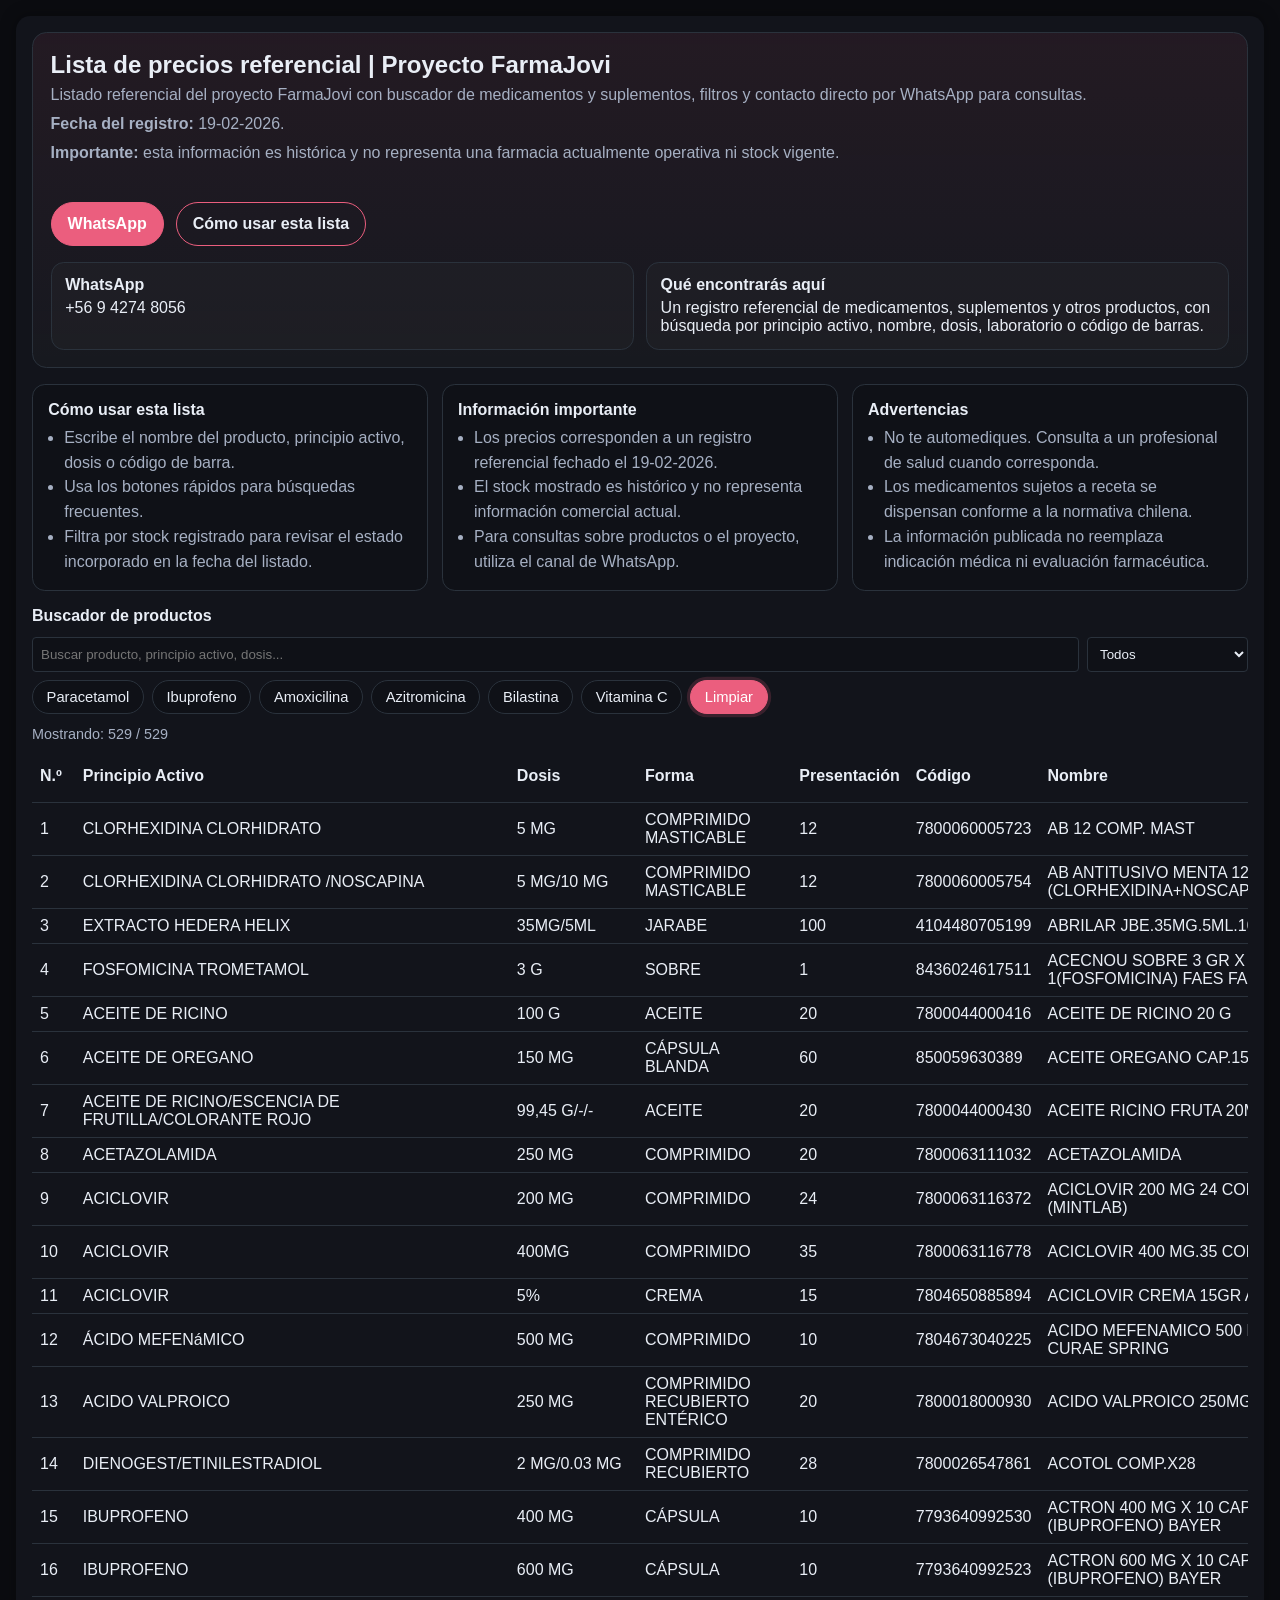
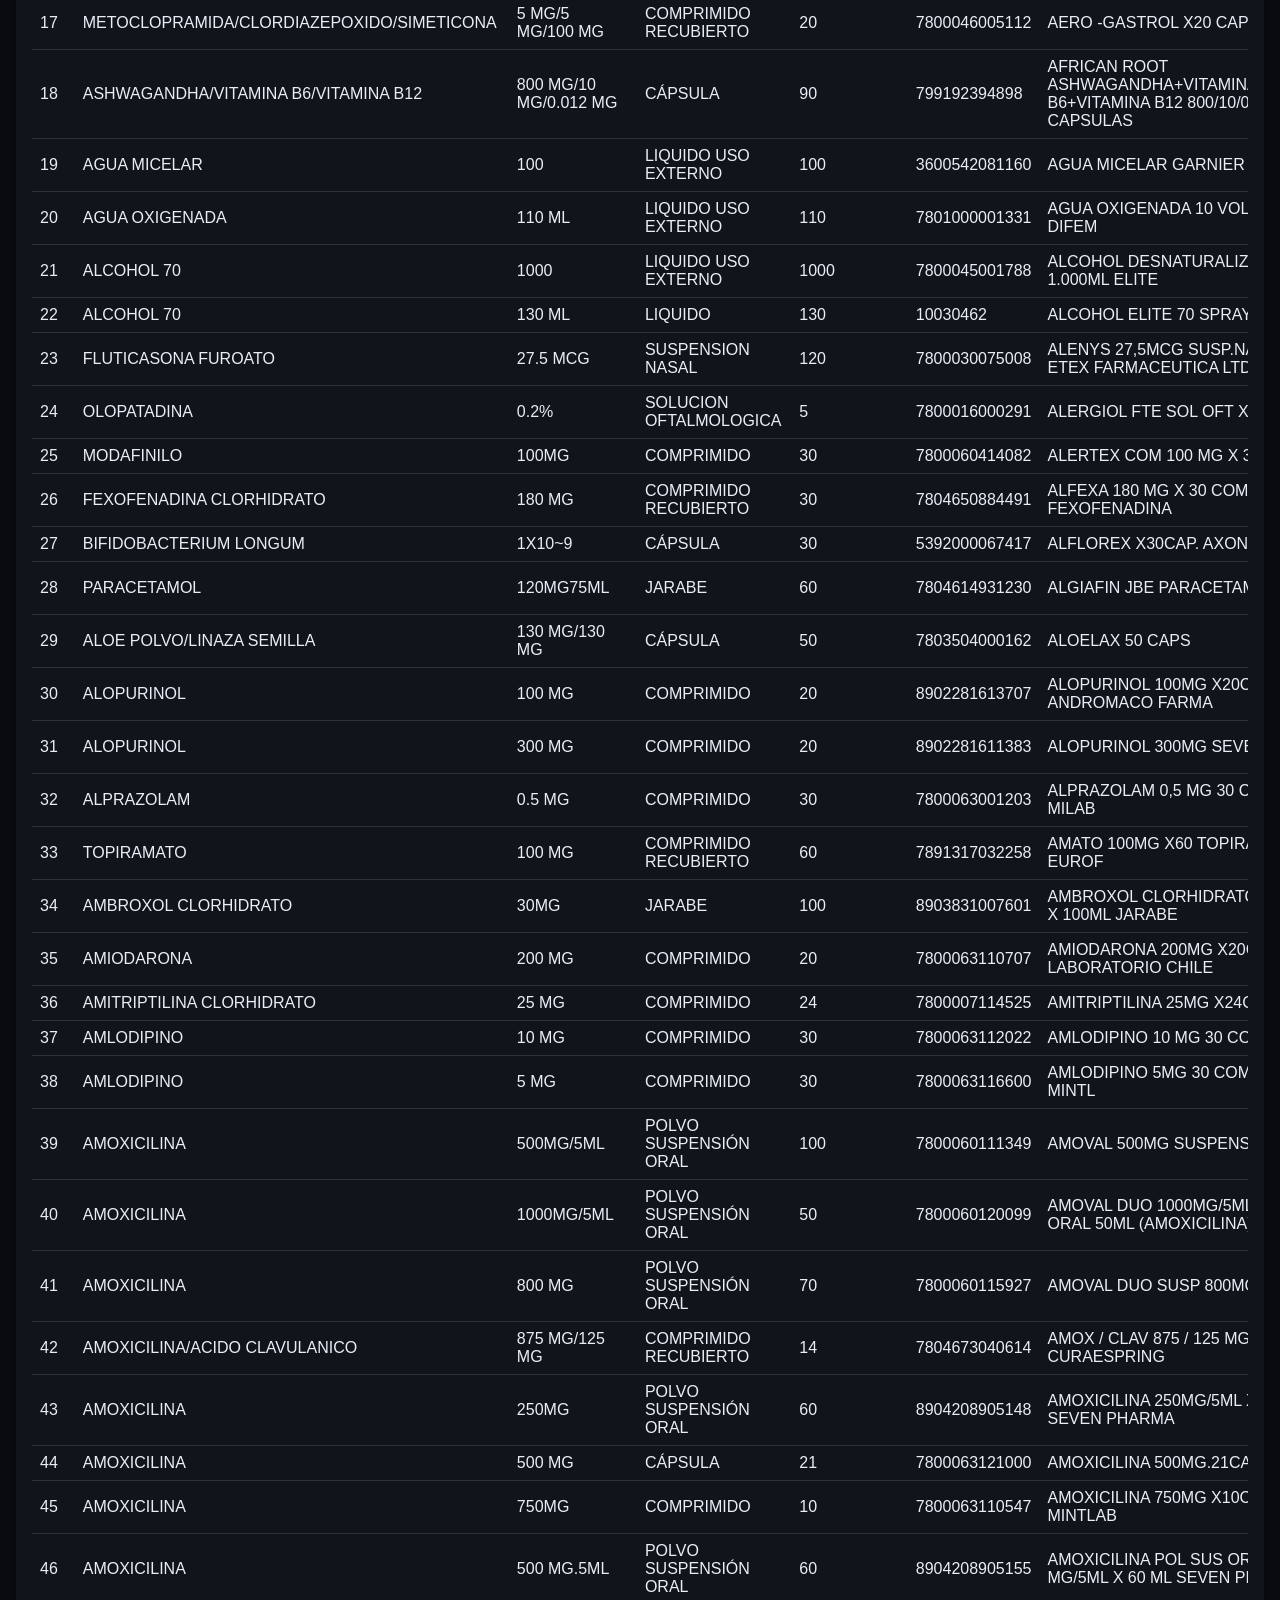
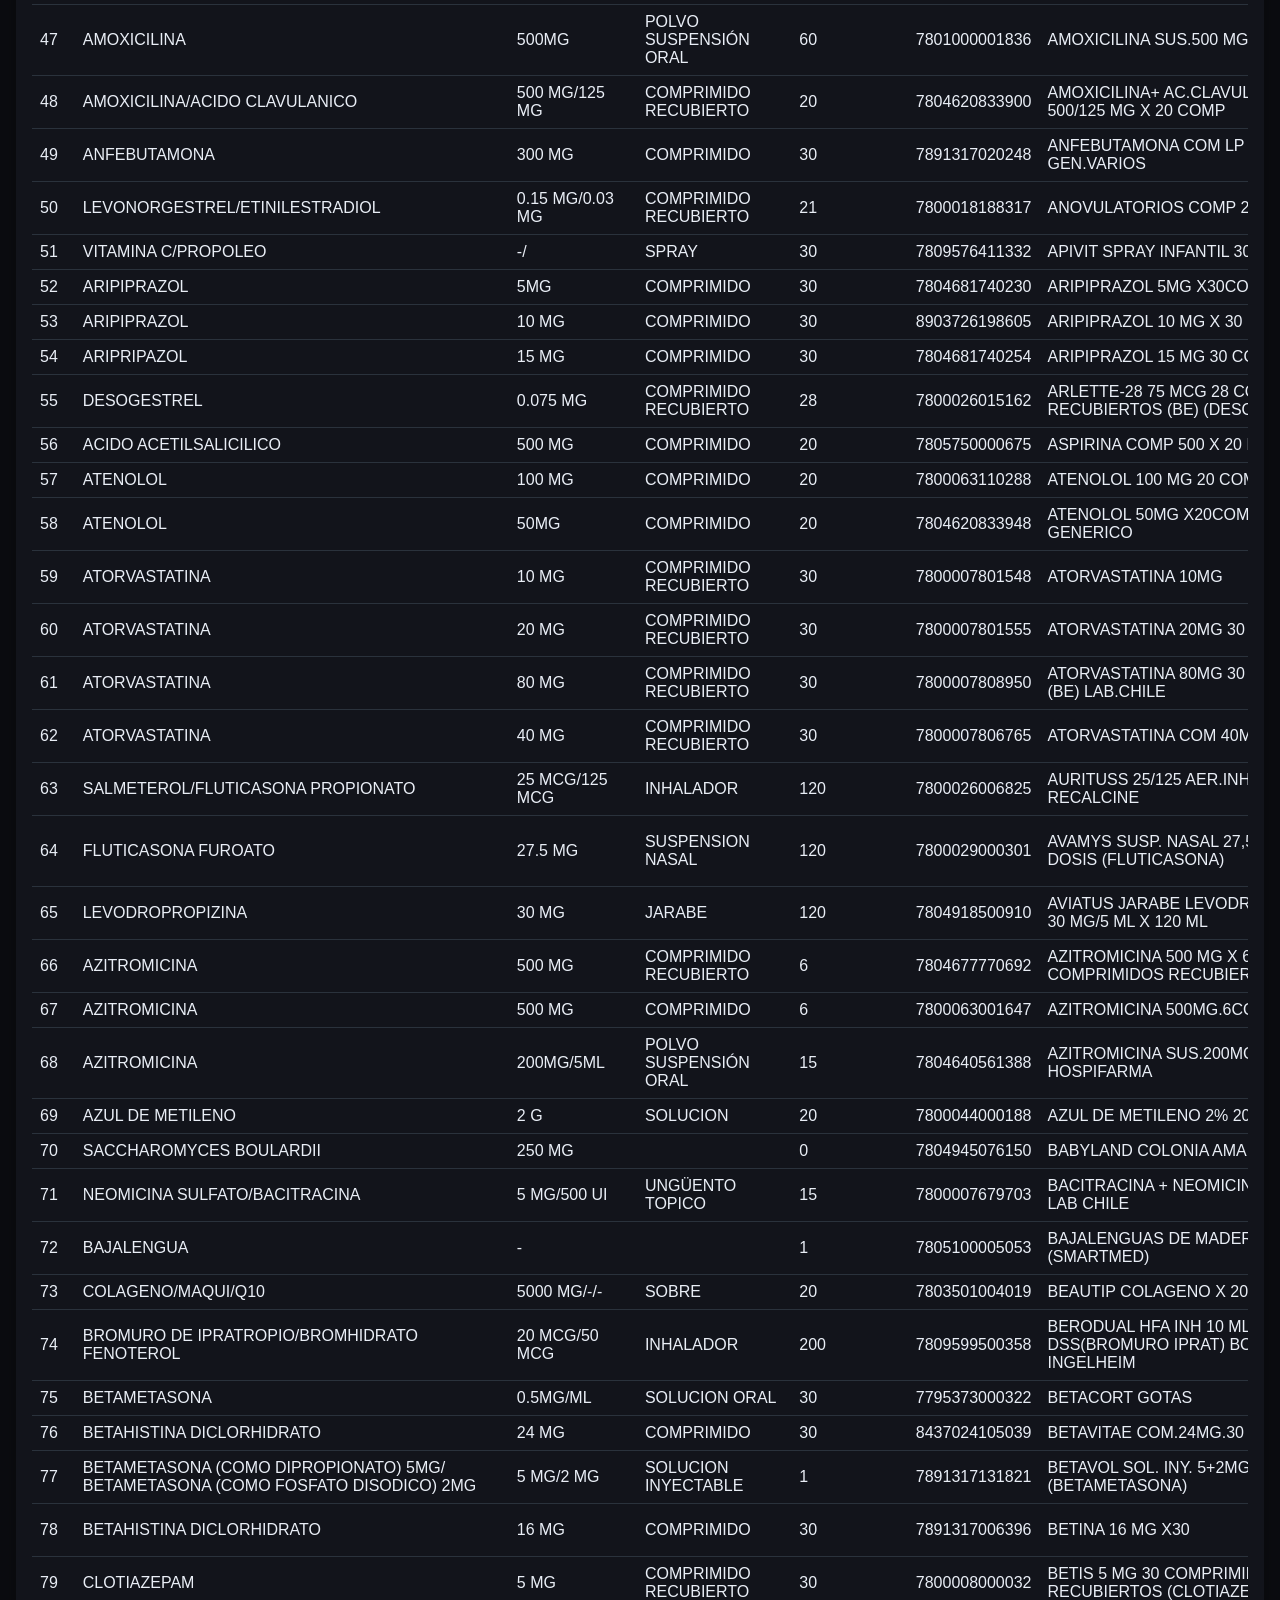
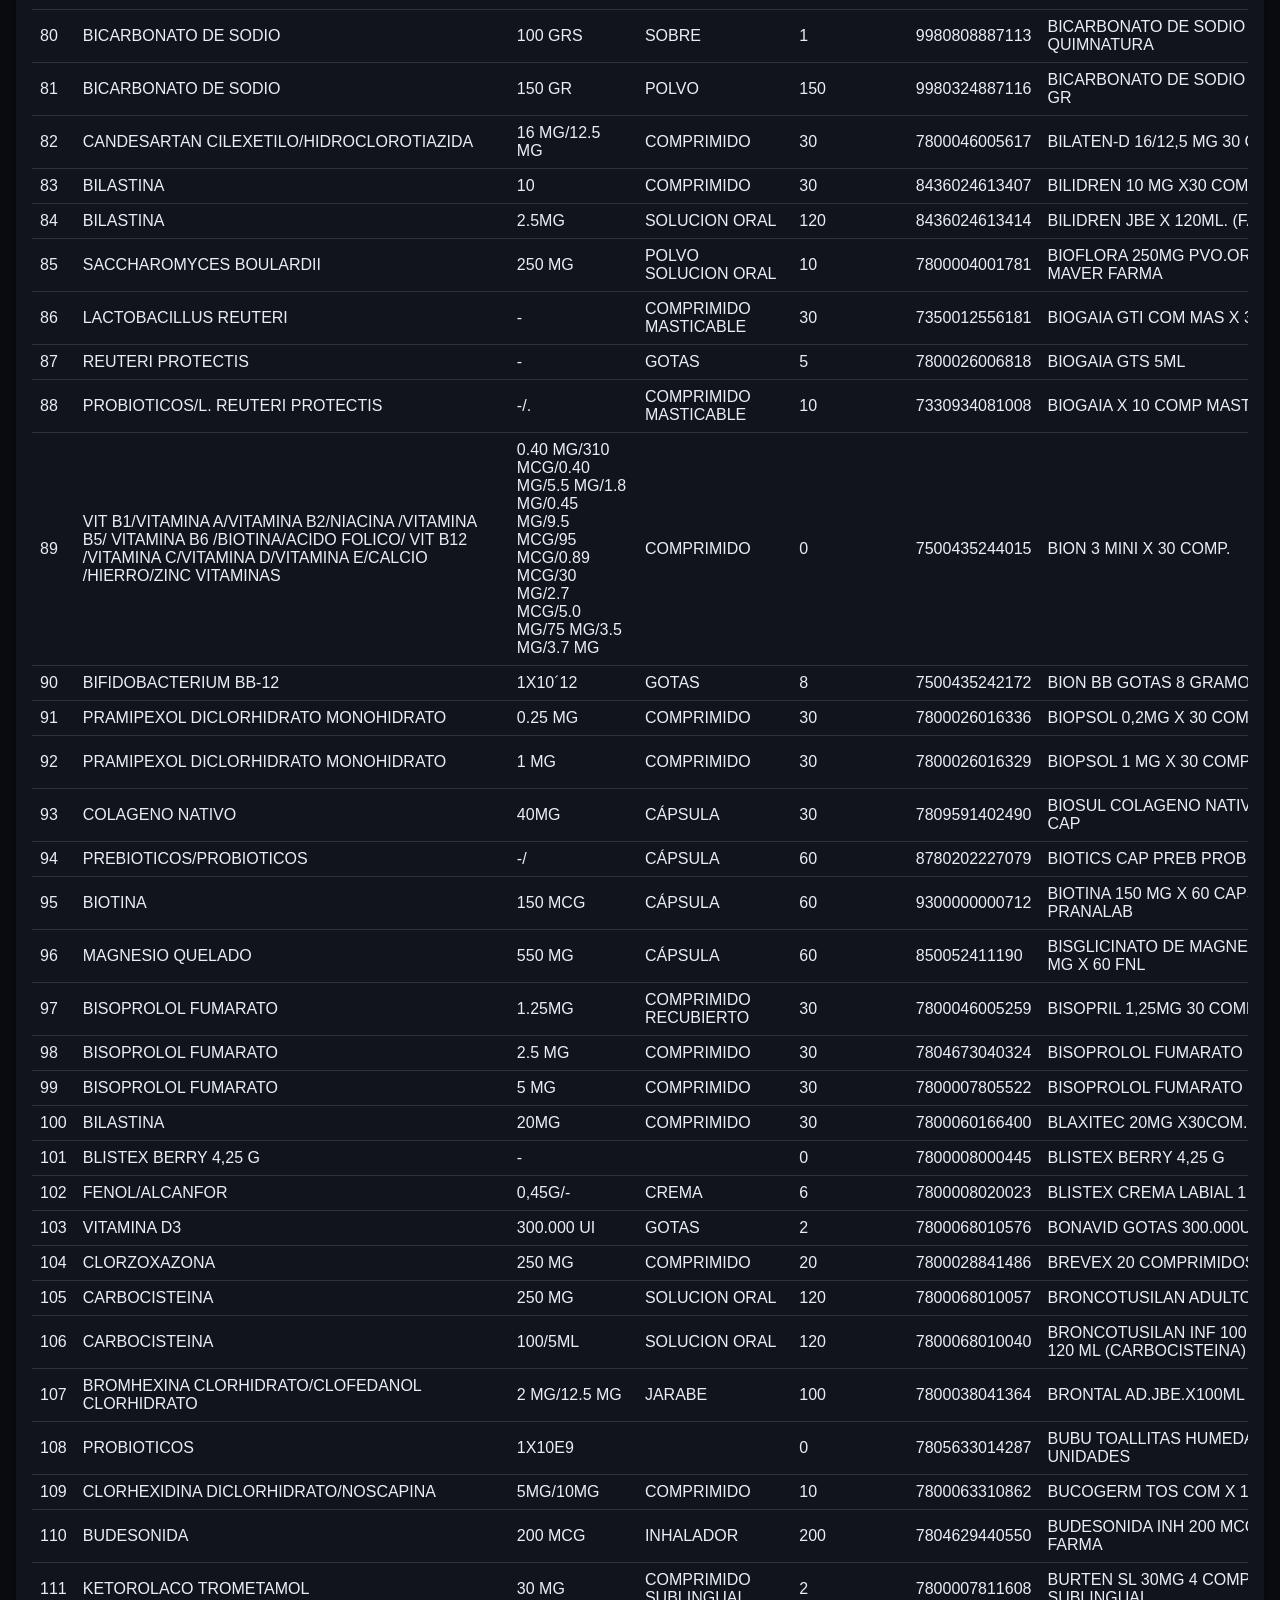
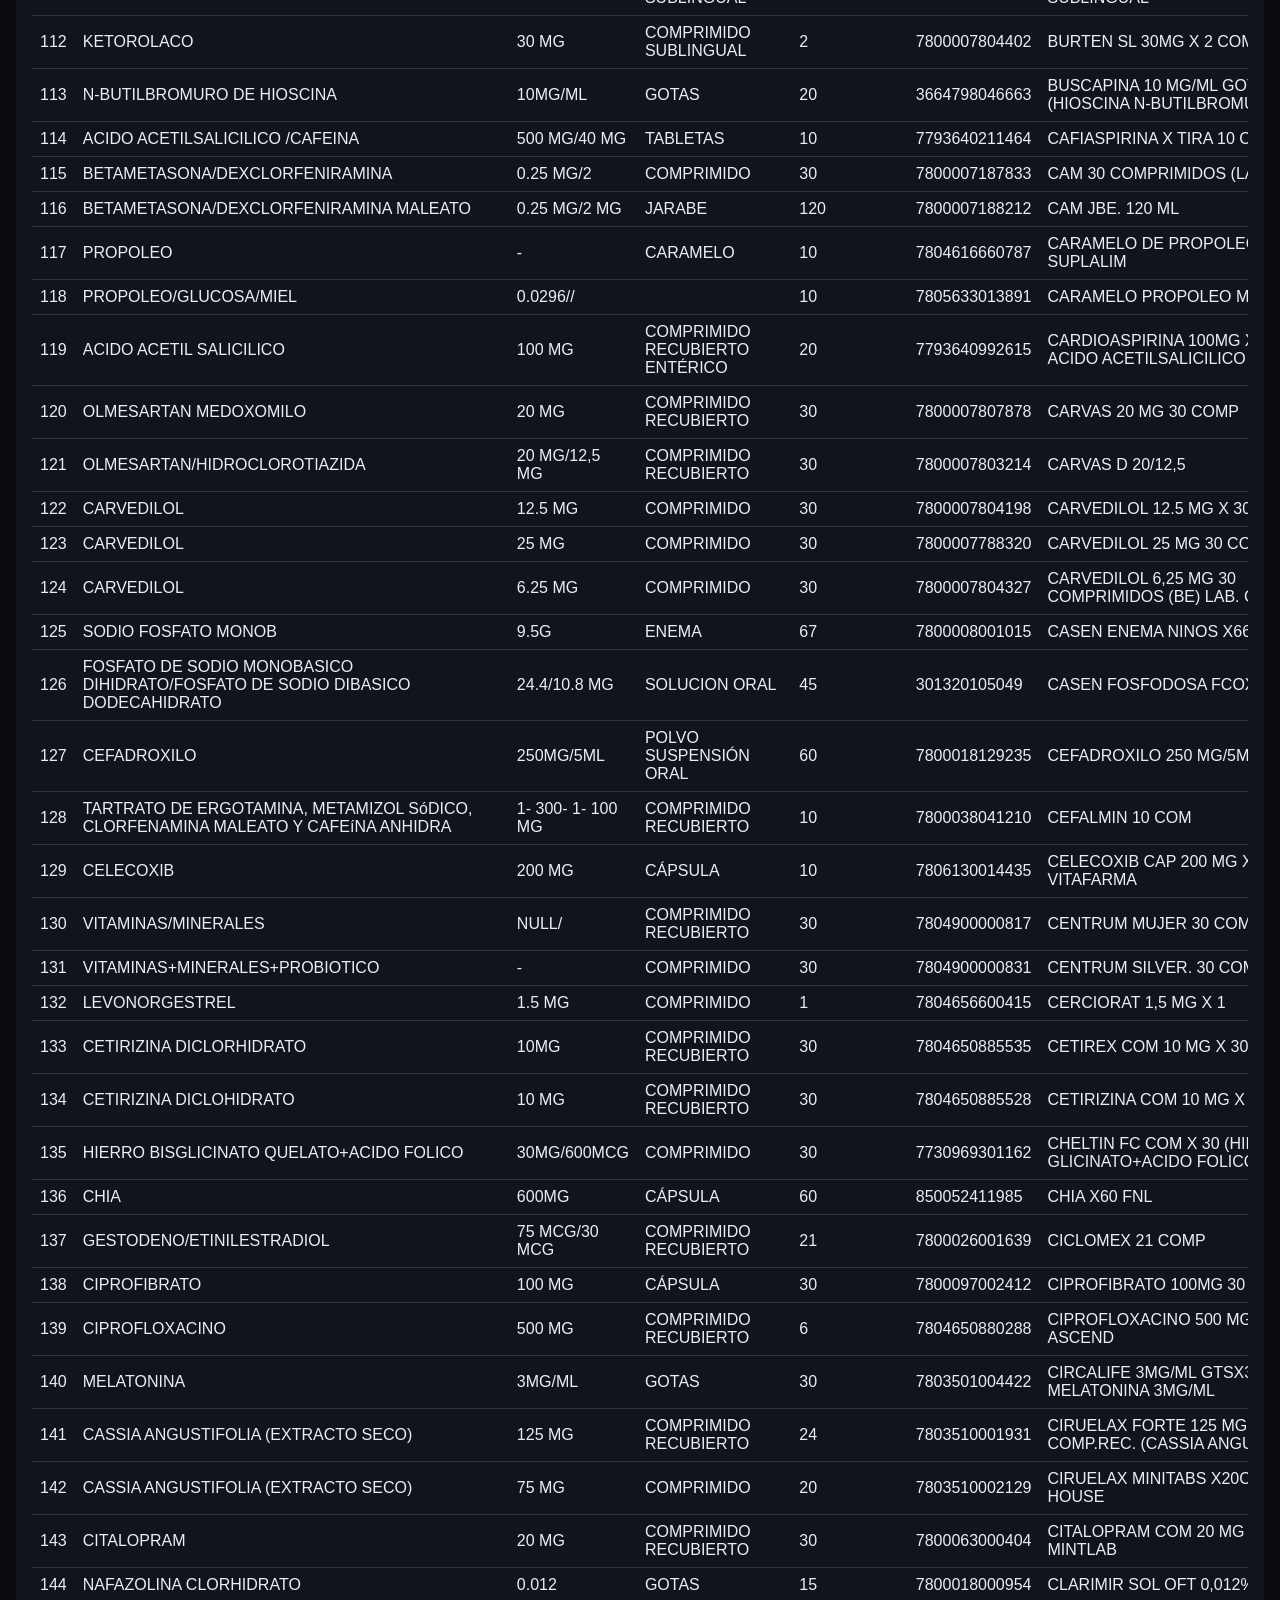
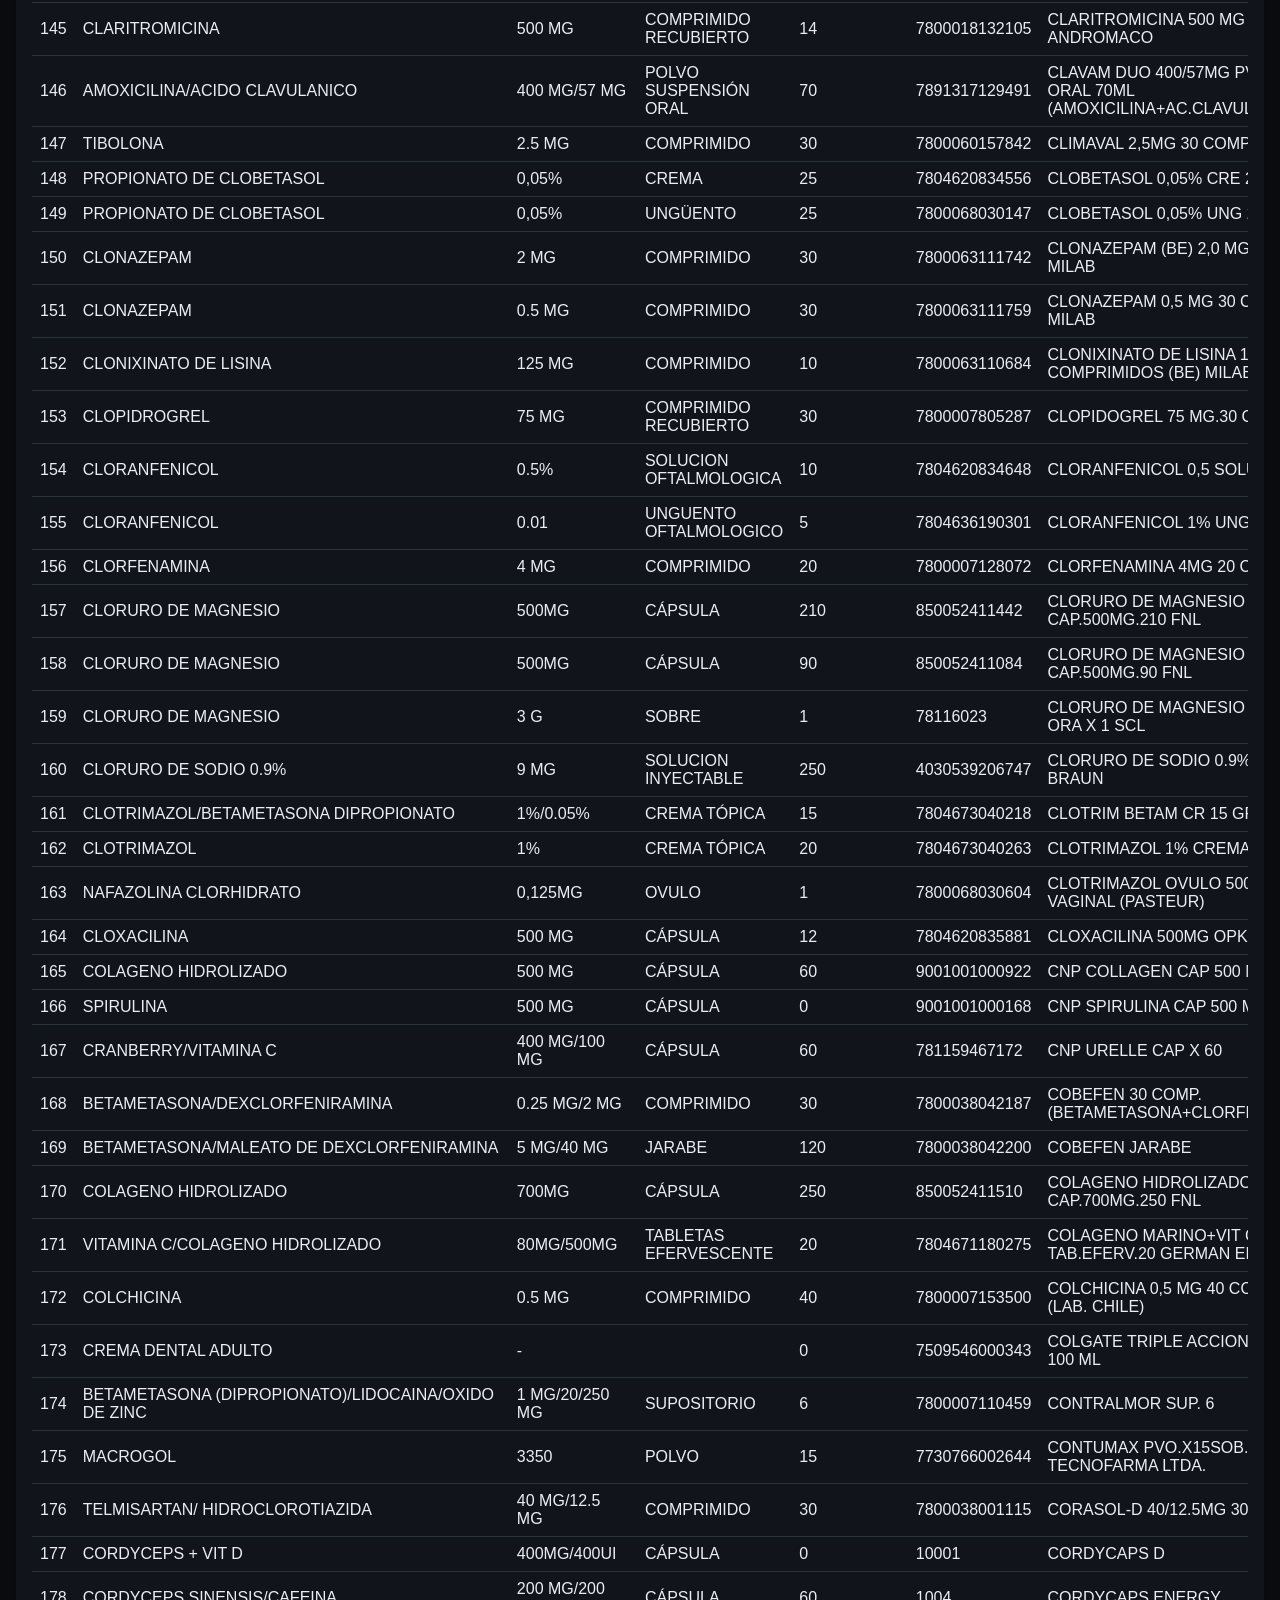
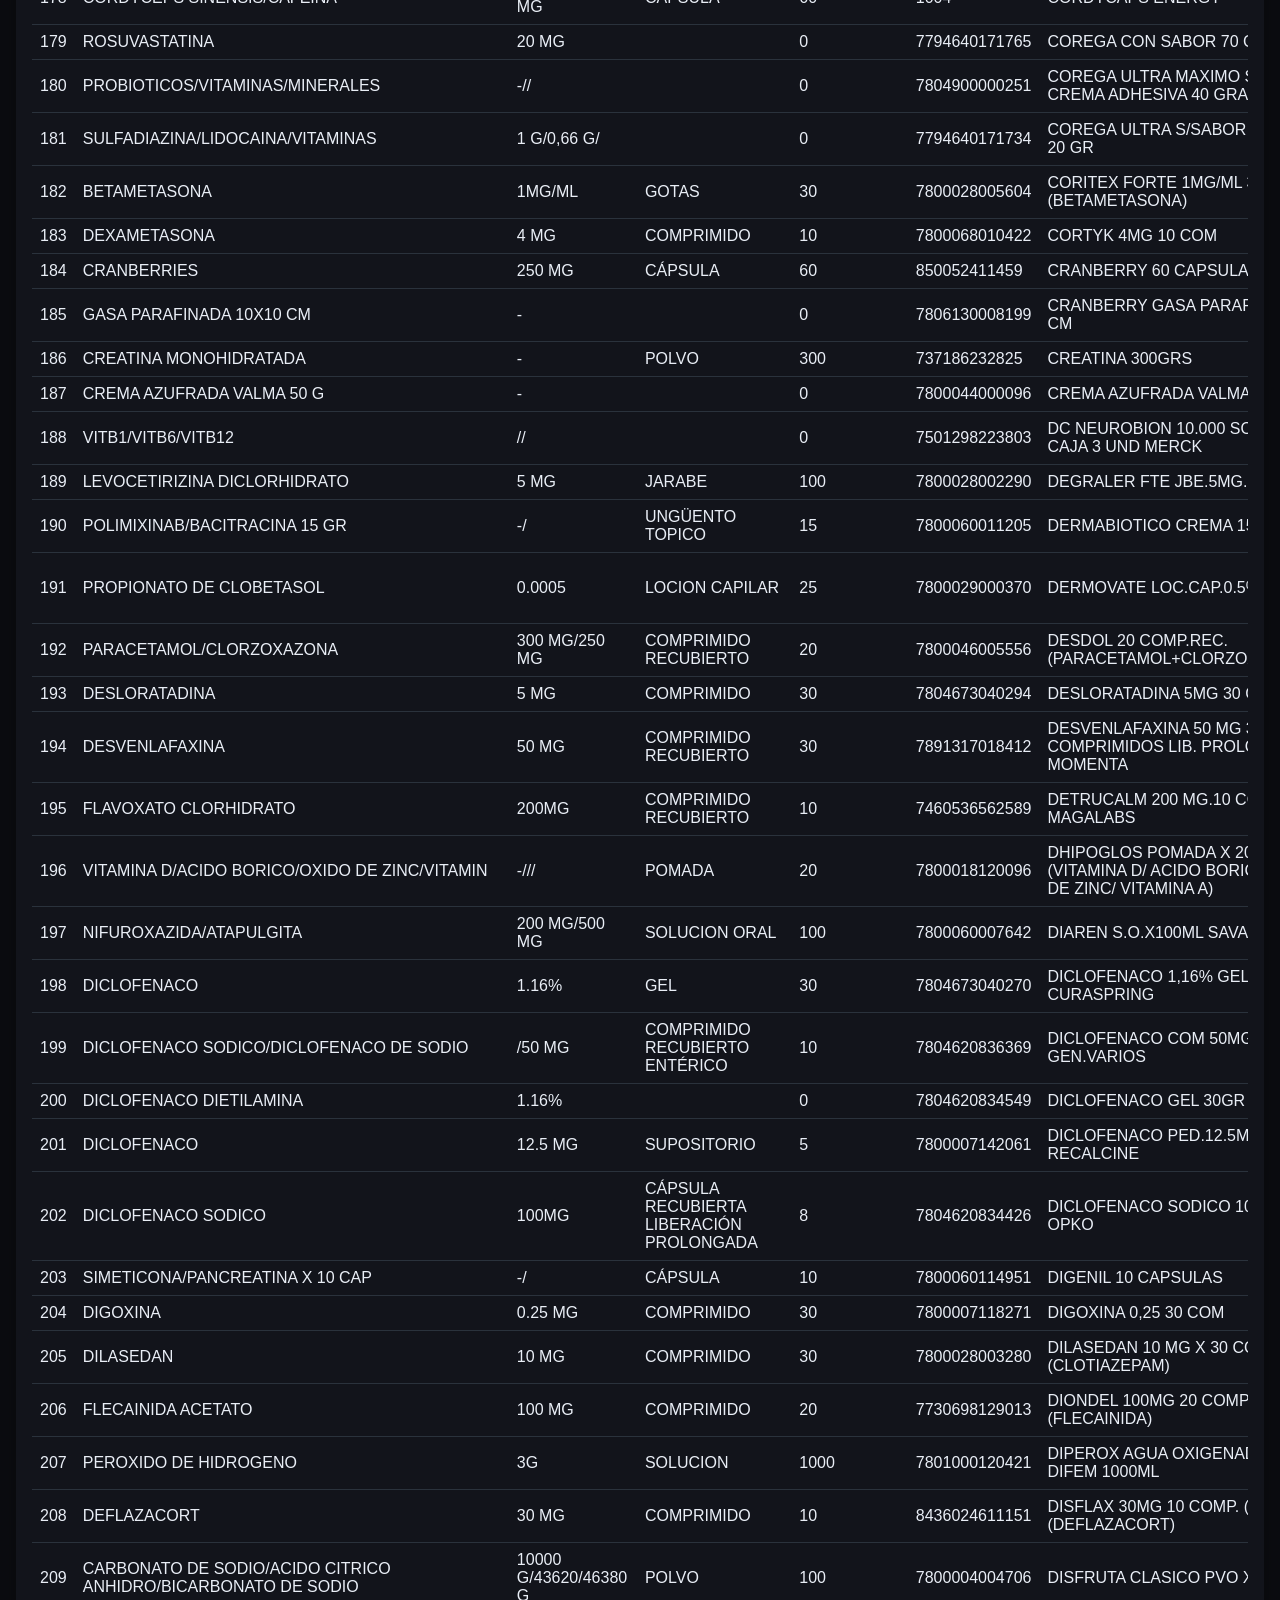
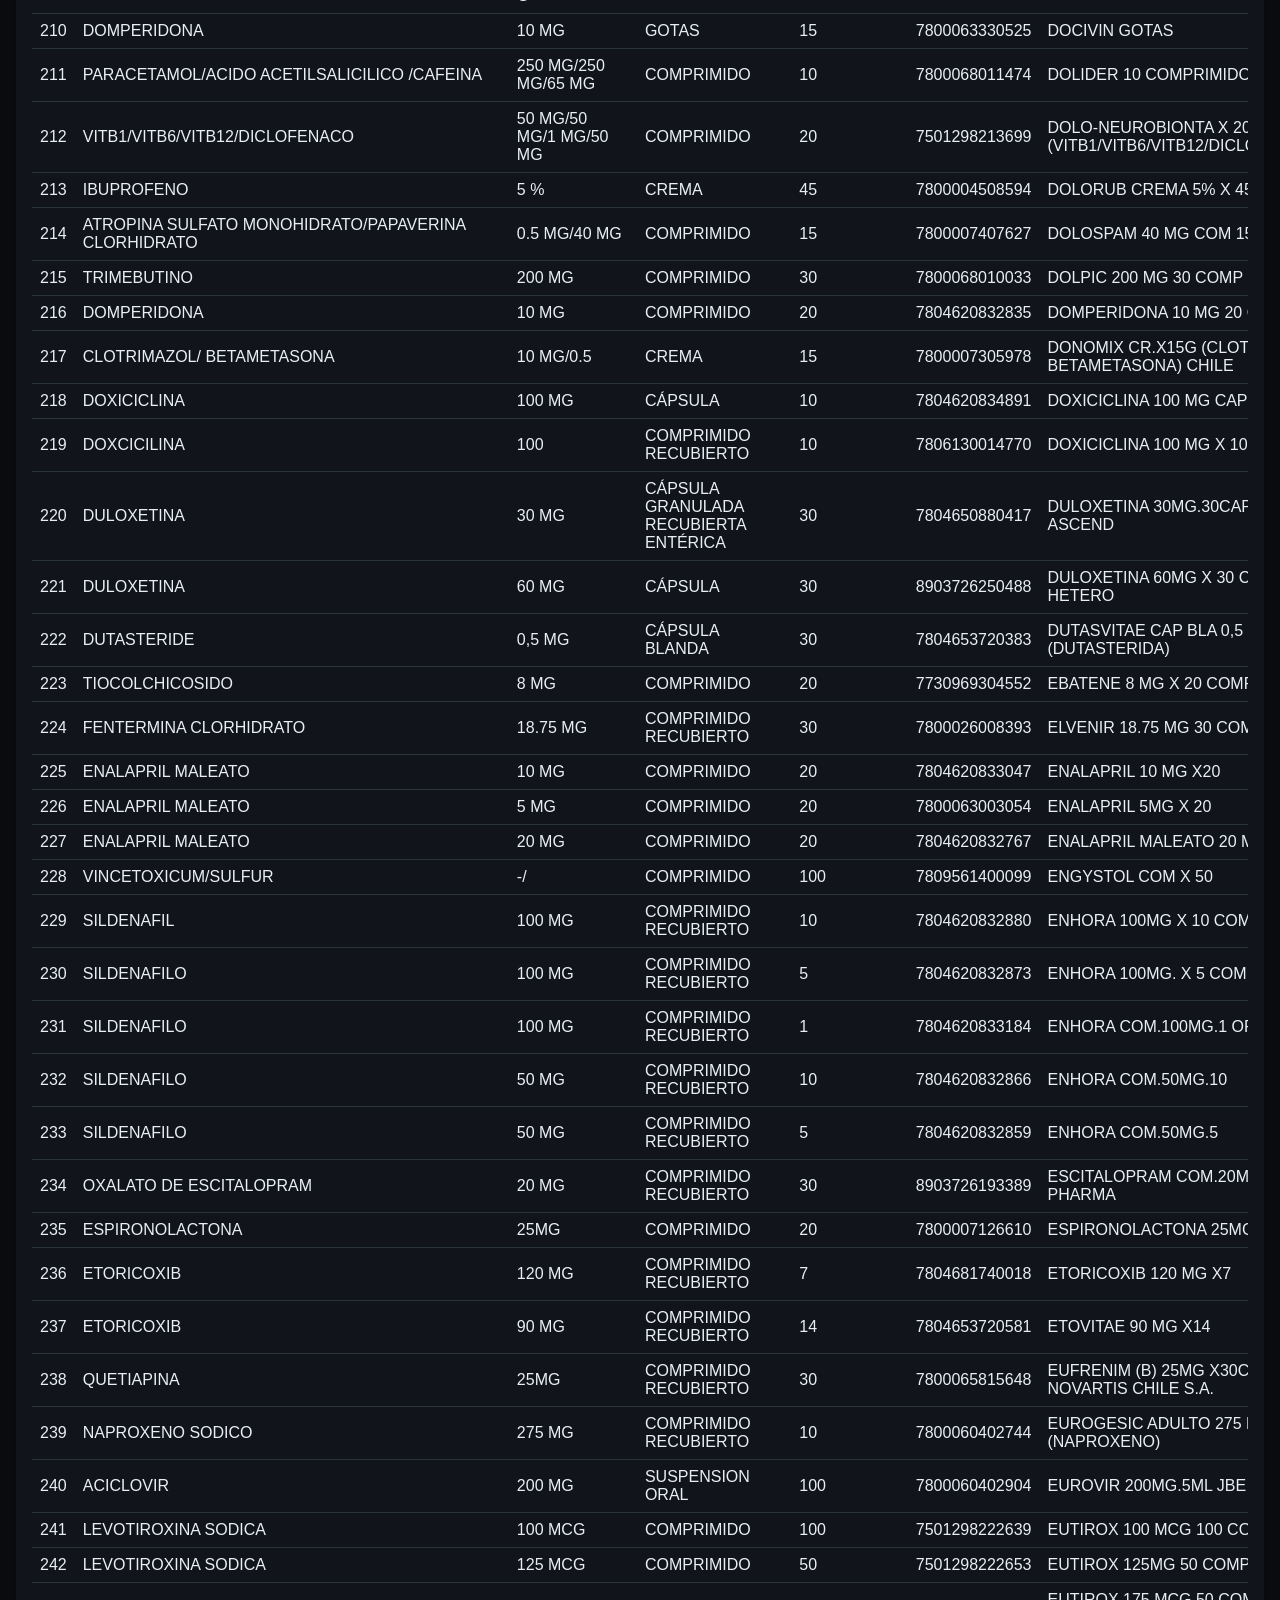
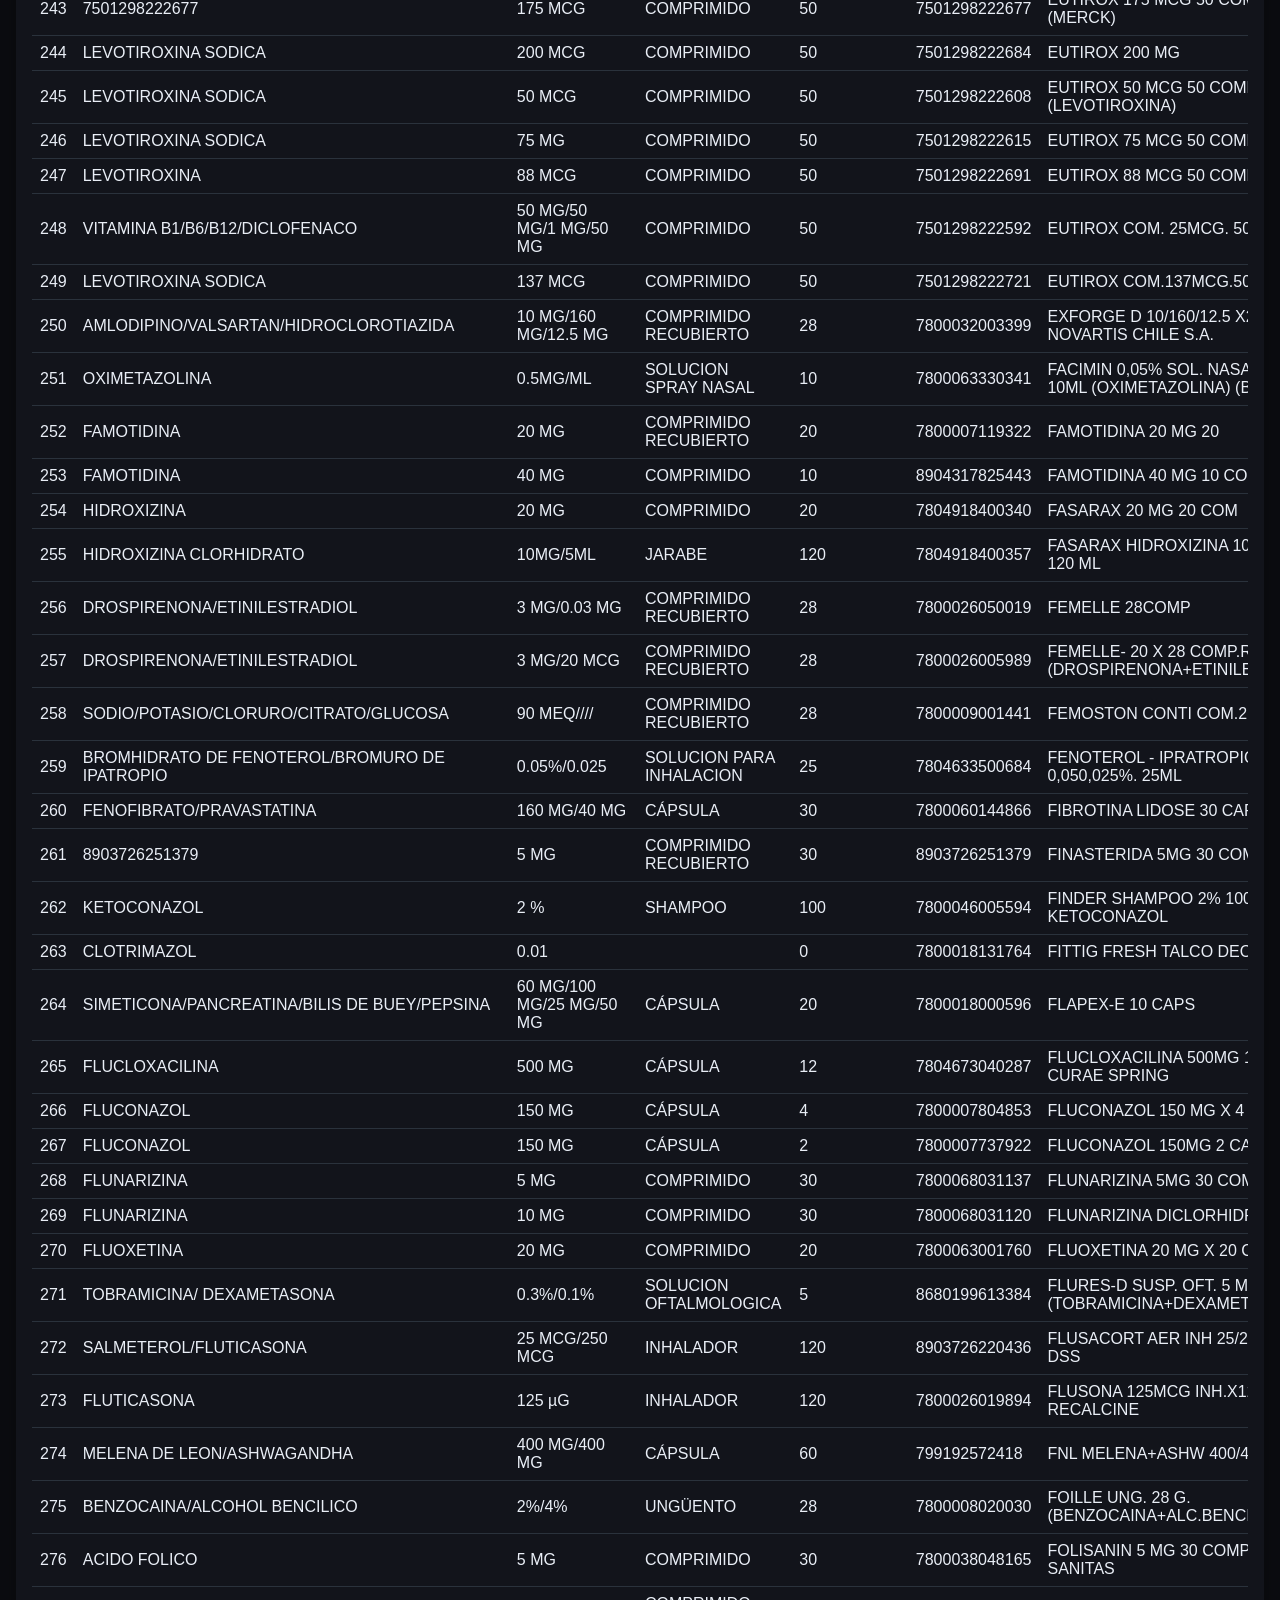
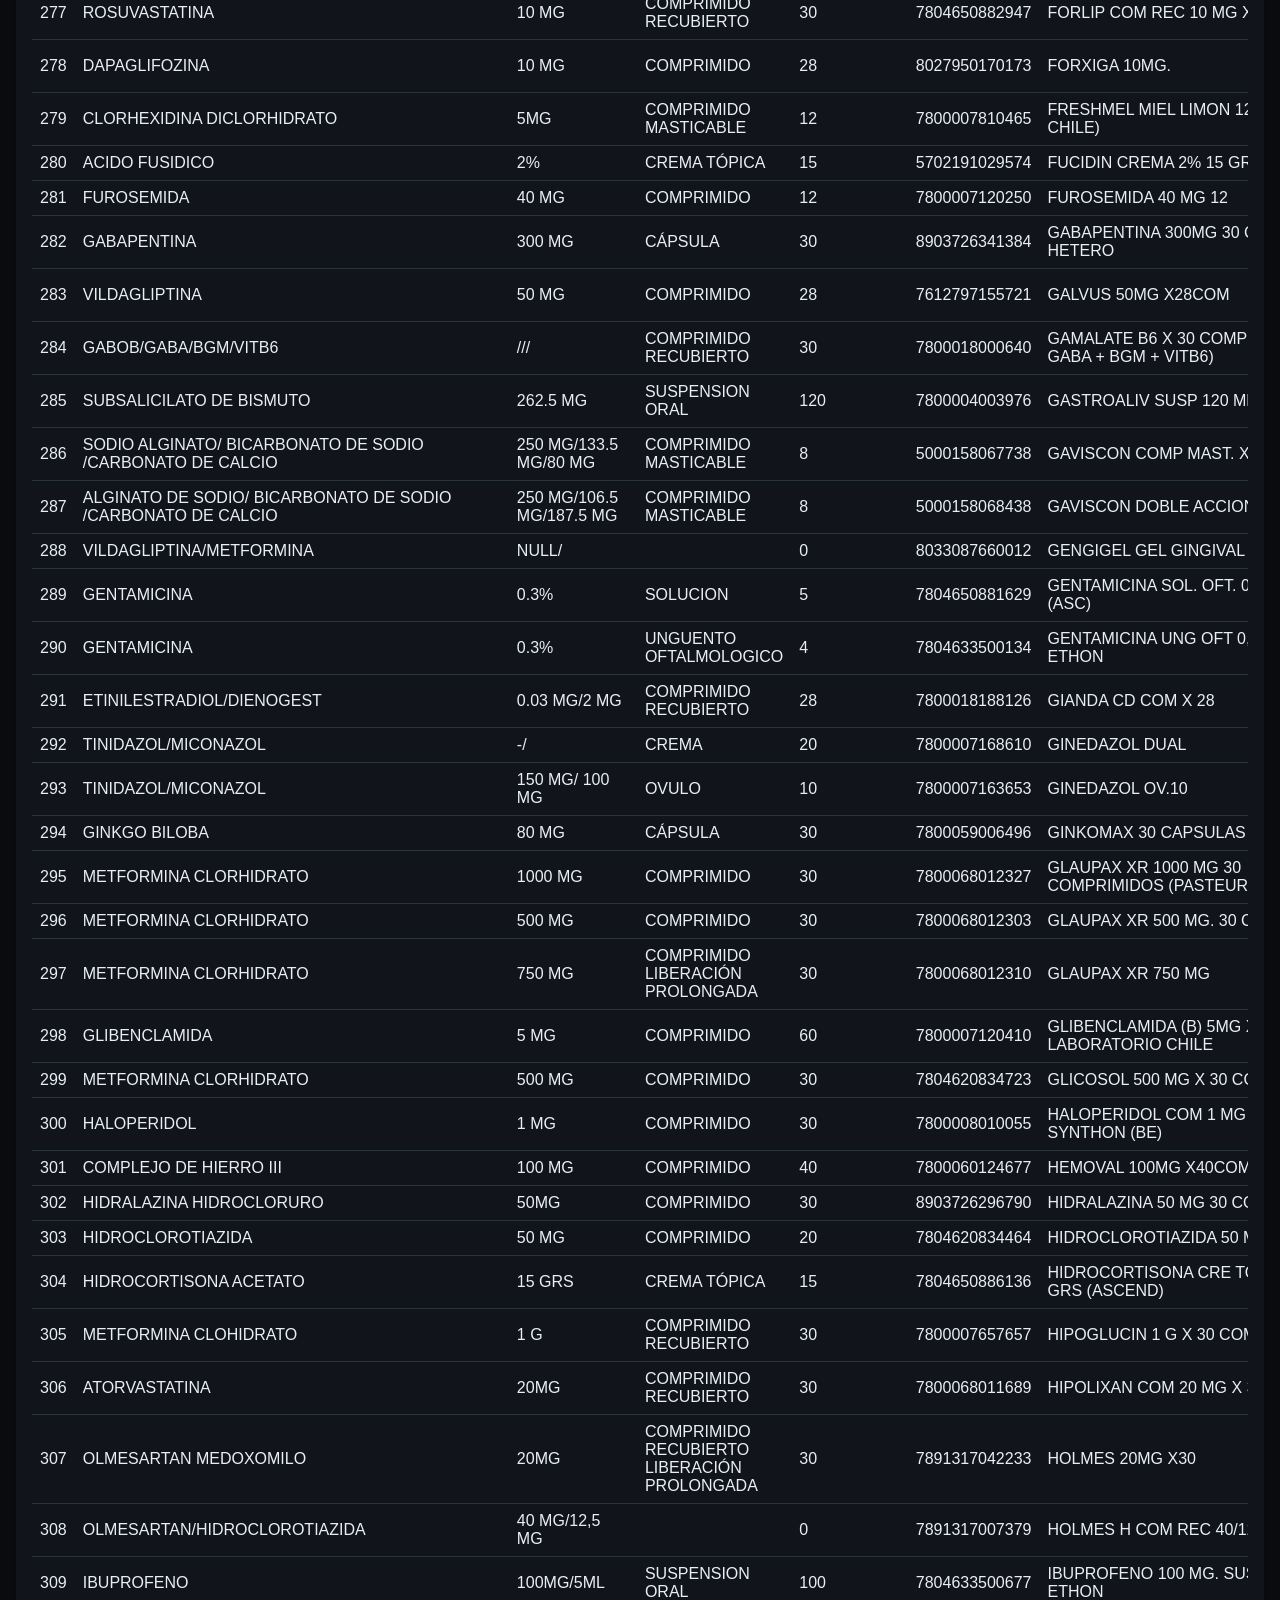
==== commit d5863bc5: "Update print statement from 'Hello' to 'Goodbye'" ====
--- a/index.html
+++ b/index.html
@@ -3,13 +3,14 @@
 <head>
 <meta charset="utf-8">
 <meta name="viewport" content="width=device-width, initial-scale=1">
-<title>Lista de precios FarmaJovi | Farmacia en La Serena | Medicamentos y suplementos</title>
-<meta name="description" content="Consulta la lista de precios de FarmaJovi en La Serena. Busca medicamentos, filtra por stock y contáctanos por WhatsApp para confirmar disponibilidad.">
+<meta name="google-site-verification" content="CnthCSTjtT71YuMdhmVOY5mIWvfYKcDNqhYI2BI1tfM" /> 
+<title>Lista de precios referencial | Proyecto FarmaJovi</title>
+<meta name="description" content="Consulta la lista de precios referencial del proyecto FarmaJovi. Busca medicamentos y suplementos, filtra el registro y contáctanos por WhatsApp para más información.">
 <meta name="robots" content="index,follow">
 <meta name="theme-color" content="#eb5e7e">
 <meta name="author" content="FarmaJovi">
-<meta property="og:title" content="Lista de precios FarmaJovi">
-<meta property="og:description" content="Medicamentos, suplementos y productos de farmacia con buscador, filtros y contacto directo por WhatsApp.">
+<meta property="og:title" content="Lista de precios referencial | Proyecto FarmaJovi">
+<meta property="og:description" content="Listado referencial de medicamentos, suplementos y productos del proyecto FarmaJovi, con buscador, filtros y contacto por WhatsApp.">
 <meta property="og:type" content="website">
 <meta property="og:locale" content="es_CL">
 <style>
@@ -219,58 +220,55 @@
 <div class="container">
 <div class="card">
 <section class="hero">
-  <div class="hero-top">
-    <div>
-      <h1>Lista de precios FarmaJovi</h1>
-      <p>Farmacia en La Serena con buscador de medicamentos, filtro por stock y contacto directo para confirmar disponibilidad, precios y alternativas.</p>
-      <p><strong>Actualización de referencia:</strong> 19-02-2026.</p>
-    </div>
-    <div class="cta-row">
-      <a class="cta-btn cta-primary" href="https://wa.me/56942748056?text=Hola%20FarmaJovi%2C%20quiero%20consultar%20por%20un%20producto%20de%20la%20lista">WhatsApp</a>
-      <a class="cta-btn cta-secondary" href="#instrucciones">Cómo usar esta lista</a>
-    </div>
+ <div class="hero-top">
+  <div>
+   <h1>Lista de precios referencial | Proyecto FarmaJovi</h1>
+   <p>Listado referencial del proyecto FarmaJovi con buscador de medicamentos y suplementos, filtros y contacto directo por WhatsApp para consultas.</p>
+   <p><strong>Fecha del registro:</strong> 19-02-2026.</p>
+   <p><strong>Importante:</strong> esta información es histórica y no representa una farmacia actualmente operativa ni stock vigente.</p>
   </div>
-  <div class="info-grid">
-    <div class="info-box">
-      <strong>Ubicación</strong>
-      Av. Alberto Arenas Carvajal 3986, Local 2, La Serena.
-    </div>
-    <div class="info-box">
-      <strong>WhatsApp</strong>
-      +56 9 4274 8056
-    </div>
-    <div class="info-box">
-      <strong>Qué encontrarás aquí</strong>
-      Medicamentos, suplementos y otros productos con búsqueda por principio activo, nombre, dosis, laboratorio o código de barras.
-    </div>
+  <div class="cta-row">
+   <a class="cta-btn cta-primary" href="https://wa.me/56942748056?text=Hola%20FarmaJovi%2C%20quiero%20consultar%20por%20un%20producto%20de%20la%20lista">WhatsApp</a>
+   <a class="cta-btn cta-secondary" href="#instrucciones">Cómo usar esta lista</a>
   </div>
+ </div>
+ <div class="info-grid">
+  <div class="info-box">
+   <strong>WhatsApp</strong>
+   +56 9 4274 8056
+  </div>
+  <div class="info-box">
+   <strong>Qué encontrarás aquí</strong>
+   Un registro referencial de medicamentos, suplementos y otros productos, con búsqueda por principio activo, nombre, dosis, laboratorio o código de barras.
+  </div>
+ </div>
 </section>
 
 <section class="notice-grid" id="instrucciones">
-  <article class="notice">
-    <h2>Cómo usar esta lista</h2>
-    <ul>
-      <li>Escribe el nombre del producto, principio activo, dosis o código de barra.</li>
-      <li>Usa los botones rápidos para búsquedas frecuentes.</li>
-      <li>Filtra por stock para ver solo productos disponibles.</li>
-    </ul>
-  </article>
-  <article class="notice">
-    <h2>Información importante</h2>
-    <ul>
-      <li>Los precios son referenciales y pueden cambiar sin previo aviso.</li>
-      <li>La disponibilidad puede variar durante el día según ventas y reposición.</li>
-      <li>Antes de acudir, confirma por WhatsApp si el producto sigue disponible.</li>
-    </ul>
-  </article>
-  <article class="notice">
-    <h2>Advertencias</h2>
-    <ul>
-      <li>No te automediques. Consulta a un profesional de salud cuando corresponda.</li>
-      <li>Los medicamentos sujetos a receta se dispensan conforme a la normativa chilena.</li>
-      <li>La información publicada no reemplaza indicación médica ni evaluación farmacéutica.</li>
-    </ul>
-  </article>
+ <article class="notice">
+  <h2>Cómo usar esta lista</h2>
+  <ul>
+   <li>Escribe el nombre del producto, principio activo, dosis o código de barra.</li>
+   <li>Usa los botones rápidos para búsquedas frecuentes.</li>
+   <li>Filtra por stock registrado para revisar el estado incorporado en la fecha del listado.</li>
+  </ul>
+ </article>
+ <article class="notice">
+  <h2>Información importante</h2>
+  <ul>
+   <li>Los precios corresponden a un registro referencial fechado el 19-02-2026.</li>
+   <li>El stock mostrado es histórico y no representa información comercial actual.</li>
+   <li>Para consultas sobre productos o el proyecto, utiliza el canal de WhatsApp.</li>
+  </ul>
+ </article>
+ <article class="notice">
+  <h2>Advertencias</h2>
+  <ul>
+   <li>No te automediques. Consulta a un profesional de salud cuando corresponda.</li>
+   <li>Los medicamentos sujetos a receta se dispensan conforme a la normativa chilena.</li>
+   <li>La información publicada no reemplaza indicación médica ni evaluación farmacéutica.</li>
+  </ul>
+ </article>
 </section>
 
 <h2 class="section-title">Buscador de productos</h2>
@@ -278,8 +276,8 @@
 <input id="search" type="text" class="search-input" placeholder="Buscar producto, principio activo, dosis..." />
 <select id="stockFilter" class="select-filter">
 <option value="todos">Todos</option>
-<option value="con">Con stock</option>
-<option value="sin">Sin stock</option>
+<option value="con">Con stock registrado</option>
+<option value="sin">Sin stock registrado</option>
 </select>
 </div>
 <div class="quick-filters" id="quickFilters">
@@ -305,7 +303,7 @@
 <th>Nombre</th>
 <th>Precio</th>
 <th>P/U</th>
-<th>Stock</th>
+<th>Stock registrado</th>
 <th>Bioequivalente</th>
 <th>Petitorio</th>
 <th>Laboratorio</th>
@@ -317,31 +315,25 @@
 </div>
 
 <section class="notice-grid" style="margin-top:1rem;">
-  <article class="notice">
-    <h2>Texto SEO local</h2>
-    <p>FarmaJovi es una farmacia en La Serena donde puedes consultar precios de medicamentos, suplementos y productos de uso frecuente. Esta página fue pensada para facilitar la búsqueda por principio activo, nombre comercial, presentación y laboratorio, con una vía directa de contacto por WhatsApp para resolver dudas y confirmar stock.</p>
-  </article>
-  <article class="notice">
-    <h2>Atención al cliente</h2>
-    <p>Si no encuentras un producto, escríbenos por WhatsApp. Podemos orientarte sobre disponibilidad, alternativas farmacéuticas, bioequivalentes y presentaciones disponibles según corresponda.</p>
-  </article>
+ <article class="notice">
+  <h2>Sobre esta lista</h2>
+  <p>Esta página forma parte de la presentación del proyecto FarmaJovi y reúne un registro referencial de medicamentos, suplementos y productos de uso frecuente. Fue diseñada para facilitar la búsqueda por principio activo, nombre comercial, presentación y laboratorio, con una vía directa de contacto por WhatsApp para resolver dudas.</p>
+ </article>
+ <article class="notice">
+  <h2>Atención al cliente</h2>
+  <p>Si no encuentras un producto, escríbenos por WhatsApp. Podemos orientarte sobre el contenido del listado, alternativas farmacéuticas, bioequivalentes y presentaciones registradas.</p>
+ </article>
 </section>
 </div>
 </div>
 <script type="application/ld+json">
 {
-  "@context": "https://schema.org",
-  "@type": "Pharmacy",
-  "name": "FarmaJovi",
-  "url": "https://farmaciafarmajovi-max.github.io/FarmaJovi/",
-  "telephone": "+56 9 4274 8056",
-  "address": {
-    "@type": "PostalAddress",
-    "streetAddress": "Av. Alberto Arenas Carvajal 3986, Local 2",
-    "addressLocality": "La Serena",
-    "addressCountry": "CL"
-  },
-  "areaServed": "La Serena"
+ "@context": "https://schema.org",
+ "@type": "Organization",
+ "name": "FarmaJovi",
+ "url": "https://farmaciafarmajovi-max.github.io/FarmaJovi/",
+ "telephone": "+56 9 4274 8056",
+ "description": "Proyecto de farmacia, salud y bienestar con información referencial de medicamentos, suplementos y productos."
 }
 </script>
 <script>
@@ -350,37 +342,37 @@
 "20", "controlado": "NO", "codigo_barra": "7800044000430", "nombre": "ACEITE RICINO FRUTA 20ML (VALMA)", "bioequivalente": "NO", "petitorio_minimo": "NO", "precio": "2000", "laboratorio": "VALMA", "stock": "1", "tipo_calculo": "2", "sigla": "ACEITE"}, {"pa_nombres": "ACETAZOLAMIDA", "pa_dosis": "250 MG", "forma": "COMPRIMIDO", "presentacion": "20", "controlado": "NO", "codigo_barra": "7800063111032", "nombre": "ACETAZOLAMIDA", "bioequivalente": "NO", "petitorio_minimo": "SI", "precio": "4200", "laboratorio": "MINTLAB", "stock": "1", "tipo_calculo": "1", "sigla": "COM"}, {"pa_nombres": "ACICLOVIR", "pa_dosis": "200 MG", "forma": "COMPRIMIDO", "presentacion": "24", "controlado": "NO", "codigo_barra": "7800063116372", "nombre": "ACICLOVIR 200 MG 24 COMPRIMIDOS (MINTLAB)", "bioequivalente": "SI", "petitorio_minimo": "NO", "precio": "4000", "laboratorio": "MINTLAB", "stock": "4", "tipo_calculo": "1", "sigla": "COM"}, {"pa_nombres": "ACICLOVIR", "pa_dosis": "400MG", "forma": "COMPRIMIDO", "presentacion": "35", "controlado": "NO", "codigo_barra": "7800063116778", "nombre": "ACICLOVIR 400 MG.35 COMP. MINTLAB", "bioequivalente": "SI", "petitorio_minimo": "NO", "precio": "7000", "laboratorio": "EUROFARMA CHILE S.A", "stock": "1", "tipo_calculo": "1", "sigla": "COM"}, {"pa_nombres": "ACICLOVIR", "pa_dosis": "5%", "forma": "CREMA", "presentacion": "15", "controlado": "NO", "codigo_barra": "7804650885894", "nombre": "ACICLOVIR CREMA 15GR ASC", "bioequivalente": "NO", "petitorio_minimo": "NO", "precio": "4000", "laboratorio": "ASCEND", "stock": "2", "tipo_calculo": "2", "sigla": "CREMA"}, {"pa_nombres": "ÁCIDO MEFENáMICO", "pa_dosis": "500 MG", "forma": "COMPRIMIDO", "presentacion": "10", "controlado": "NO", "codigo_barra": "7804673040225", "nombre": "ACIDO MEFENAMICO 500 MG X10 CURAE SPRING", "bioequivalente": "SI", "petitorio_minimo": "NO", "precio": "1200", "laboratorio": "CURAE SPRING", "stock": "5", "tipo_calculo": "1", "sigla": "COM"}, {"pa_nombres": "ACIDO VALPROICO", "pa_dosis": "250 MG", "forma": "COMPRIMIDO RECUBIERTO ENTÉRICO", "presentacion": "20", "controlado": "NO", "codigo_barra": "7800018000930", "nombre": "ACIDO VALPROICO 250MG 20 COM", "bioequivalente": "NO", "petitorio_minimo": "NO", "precio": "6000", "laboratorio": "ANDROMACO", "stock": "1", "tipo_calculo": "1", "sigla": "COM.REC.ENT"}, {"pa_nombres": "DIENOGEST/ETINILESTRADIOL", "pa_dosis": "2 MG/0.03 MG", "forma": "COMPRIMIDO RECUBIERTO", "presentacion": "28", "controlado": "NO", "codigo_barra": "7800026547861", "nombre": "ACOTOL COMP.X28", "bioequivalente": "SI", "petitorio_minimo": "NO", "precio": "21000", "laboratorio": "ABBOTT", "stock": "1", "tipo_calculo": "1", "sigla": "COM.REC"}, {"pa_nombres": "IBUPROFENO", "pa_dosis": "400 MG", "forma": "CÁPSULA", "presentacion": "10", "controlado": "NO", "codigo_barra": "7793640992530", "nombre": "ACTRON 400 MG X 10 CAPS. (IBUPROFENO) BAYER", "bioequivalente": "NO", "petitorio_minimo": "NO", "precio": "3900", "laboratorio": "BAYER", "stock": "1", "tipo_calculo": "1", "sigla": "CAP"}, {"pa_nombres": "IBUPROFENO", "pa_dosis": "600 MG", "forma": "CÁPSULA", "presentacion": "10", "controlado": "NO", "codigo_barra": "7793640992523", "nombre": "ACTRON 600 MG X 10 CAPS. (IBUPROFENO) BAYER", "bioequivalente": "NO", "petitorio_minimo": "NO", "precio": "7000", "laboratorio": "BAYER", "stock": "3", "tipo_calculo": "1", "sigla": "CAP"}, {"pa_nombres": "METOCLOPRAMIDA/CLORDIAZEPOXIDO/SIMETICONA", "pa_dosis": "5 MG/5 MG/100 MG", "forma": "COMPRIMIDO RECUBIERTO", "presentacion": "20", "controlado": "NO", "codigo_barra": "7800046005112", "nombre": "AERO -GASTROL X20 CAPS", "bioequivalente": "NO", "petitorio_minimo": "NO", "precio": "11000", "laboratorio": "EUROFARMA", "stock": "3", "tipo_calculo": "1", "sigla": "COM.REC"}, {"pa_nombres": "ASHWAGANDHA/VITAMINA B6/VITAMINA B12", "pa_dosis": "800 MG/10 MG/0.012 MG", "forma": "CÁPSULA", "presentacion": "90", "controlado": "NO", "codigo_barra": "799192394898", "nombre": "AFRICAN ROOT ASHWAGANDHA+VITAMINA B6+VITAMINA B12 800/10/0.012 MG X 90 CAPSULAS", "bioequivalente": "NO", "petitorio_minimo": "NO", "precio": "16000", "laboratorio": "FNL", "stock": "3", "tipo_calculo": "1", "sigla": "CAP"}, {"pa_nombres": "AGUA MICELAR", "pa_dosis": "100", 
 "forma": "LIQUIDO USO EXTERNO", "presentacion": "100", "controlado": "NO", "codigo_barra": "3600542081160", "nombre": "AGUA MICELAR GARNIER Z 100 ML", "bioequivalente": "NO", "petitorio_minimo": "NO", "precio": "3500", "laboratorio": "GARNIER", "stock": "2", "tipo_calculo": "2", "sigla": "LIQ.USO.EXT"}, {"pa_nombres": "AGUA OXIGENADA", "pa_dosis": "110 ML", "forma": "LIQUIDO USO EXTERNO", "presentacion": "110", "controlado": "NO", "codigo_barra": "7801000001331", "nombre": "AGUA OXIGENADA 10 VOL. 110ML DIFEM", "bioequivalente": "NO", "petitorio_minimo": "NO", "precio": "1700", "laboratorio": "DIFEM", "stock": "3", "tipo_calculo": "2", "sigla": "LIQ.USO.EXT"}, {"pa_nombres": "ALCOHOL 70", "pa_dosis": "1000", "forma": "LIQUIDO USO EXTERNO", "presentacion": "1000", "controlado": "NO", "codigo_barra": "7800045001788", "nombre": "ALCOHOL DESNATURALIZADO 70% 1.000ML ELITE", "bioequivalente": "NO", "petitorio_minimo": "NO", "precio": "4990", "laboratorio": "ELITE", "stock": "1", "tipo_calculo": "2", "sigla": "LIQ.USO.EXT"}, {"pa_nombres": "ALCOHOL 70", "pa_dosis": "130 ML", "forma": "LIQUIDO", "presentacion": "130", "controlado": "NO", "codigo_barra": "10030462", "nombre": "ALCOHOL ELITE 70 SPRAY 130ML", "bioequivalente": "NO", "petitorio_minimo": "NO", "precio": "1990", "laboratorio": "ELITE", "stock": "3", "tipo_calculo": "2", "sigla": "LIQ"}, {"pa_nombres": "FLUTICASONA FUROATO", "pa_dosis": "27.5 MCG", "forma": "SUSPENSION NASAL", "presentacion": "120", "controlado": "NO", "codigo_barra": "7800030075008", "nombre": "ALENYS 27,5MCG SUSP.NAS.X120DS. ETEX FARMACEUTICA LTDA.", "bioequivalente": "NO", "petitorio_minimo": "NO", "precio": "23000", "laboratorio": "ETEX FARMACEUTICA", "stock": "1", "tipo_calculo": "2", "sigla": "SUSP.NAS"}, {"pa_nombres": "OLOPATADINA", "pa_dosis": "0.2%", "forma": "SOLUCION OFTALMOLOGICA", "presentacion": "5", "controlado": "NO", "codigo_barra": "7800016000291", "nombre": "ALERGIOL FTE SOL OFT X 5 ML", "bioequivalente": "NO", "petitorio_minimo": "NO", "precio": "24000", "laboratorio": "SMB FARMA", "stock": "1", "tipo_calculo": "2", "sigla": "SOL.OFT"}, {"pa_nombres": "MODAFINILO", "pa_dosis": "100MG", "forma": "COMPRIMIDO", "presentacion": "30", "controlado": "NO", "codigo_barra": "7800060414082", "nombre": "ALERTEX COM 100 MG X 30", "bioequivalente": "SI", "petitorio_minimo": "NO", "precio": "23000", "laboratorio": "SAVAL", "stock": "4", "tipo_calculo": "1", "sigla": "COM"}, {"pa_nombres": "FEXOFENADINA CLORHIDRATO", "pa_dosis": "180 MG", "forma": "COMPRIMIDO RECUBIERTO", "presentacion": "30", "controlado": "NO", "codigo_barra": "7804650884491", "nombre": "ALFEXA 180 MG X 30 COMP FEXOFENADINA", "bioequivalente": "SI", "petitorio_minimo": "NO", "precio": "20000", "laboratorio": "ASCEND", "stock": "1", "tipo_calculo": "1", "sigla": "COM.REC"}, {"pa_nombres": "BIFIDOBACTERIUM LONGUM", "pa_dosis": "1X10~9", "forma": "CÁPSULA", "presentacion": "30", "controlado": "NO", "codigo_barra": "5392000067417", "nombre": "ALFLOREX X30CAP. AXON PHARMA", "bioequivalente": "NO", "petitorio_minimo": "NO", "precio": "27600", "laboratorio": "AXON PHARMA", "stock": "1", "tipo_calculo": "1", "sigla": "CAP"}, {"pa_nombres": "PARACETAMOL", "pa_dosis": "120MG75ML", "forma": "JARABE", "presentacion": "60", "controlado": "NO", "codigo_barra": "7804614931230", "nombre": "ALGIAFIN JBE PARACETAMOL", "bioequivalente": "NO", "petitorio_minimo": "NO", "precio": "4500", "laboratorio": "INTERPHARMA (IPHSA)", "stock": "1", "tipo_calculo": "2", "sigla": "JBE"}, {"pa_nombres": "ALOE POLVO/LINAZA SEMILLA", "pa_dosis": "130 MG/130 MG", "forma": "CÁPSULA", "presentacion": "50", "controlado": "NO", "codigo_barra": "7803504000162", "nombre": "ALOELAX 50 CAPS", "bioequivalente": "NO", "petitorio_minimo": "NO", "precio": "12000", "laboratorio": "KNOP", "stock": "2", "tipo_calculo": "1", "sigla": "CAP"}, {"pa_nombres": "ALOPURINOL", "pa_dosis": "100 MG", "forma": "COMPRIMIDO", "presentacion": "20", "controlado": "NO", "codigo_barra": "8902281613707", "nombre": "ALOPURINOL 100MG X20COM. ANDROMACO FARMA", "bioequivalente": "SI", "petitorio_minimo": "SI", "precio": "1500", "laboratorio": "ANDROMACO", "stock": "3", "tipo_calculo": "1", "sigla": "COM"}, {"pa_nombres": "ALOPURINOL", "pa_dosis": "300 MG", "forma": "COMPRIMIDO", 
 "presentacion": "20", "controlado": "NO", "codigo_barra": "8902281611383", "nombre": "ALOPURINOL 300MG SEVENPHARMA", "bioequivalente": "SI", "petitorio_minimo": "NO", "precio": "2200", "laboratorio": "LAB SEVEN PHARMA", "stock": "1", "tipo_calculo": "1", "sigla": "COM"}, {"pa_nombres": "ALPRAZOLAM", "pa_dosis": "0.5 MG", "forma": "COMPRIMIDO", "presentacion": "30", "controlado": "NO", "codigo_barra": "7800063001203", "nombre": "ALPRAZOLAM 0,5 MG 30 COMP. (BE) MILAB", "bioequivalente": "SI", "petitorio_minimo": "SI", "precio": "1500", "laboratorio": "MINTLAB", "stock": "10", "tipo_calculo": "1", "sigla": "COM"}, {"pa_nombres": "TOPIRAMATO", "pa_dosis": "100 MG", "forma": "COMPRIMIDO RECUBIERTO", "presentacion": "60", "controlado": "NO", "codigo_barra": "7891317032258", "nombre": "AMATO 100MG X60 TOPIRAMATO EUROF", "bioequivalente": "SI", "petitorio_minimo": "NO", "precio": "57000", "laboratorio": "EUROFARMA", "stock": "1", "tipo_calculo": "1", "sigla": "COM.REC"}, {"pa_nombres": "AMBROXOL CLORHIDRATO", "pa_dosis": "30MG", "forma": "JARABE", "presentacion": "100", "controlado": "NO", "codigo_barra": "8903831007601", "nombre": "AMBROXOL CLORHIDRATO 30MG/5ML X 100ML JARABE", "bioequivalente": "NO", "petitorio_minimo": "NO", "precio": "3000", "laboratorio": "SEVEN PHARMA", "stock": "1", "tipo_calculo": "2", "sigla": "JBE"}, {"pa_nombres": "AMIODARONA", "pa_dosis": "200 MG", "forma": "COMPRIMIDO", "presentacion": "20", "controlado": "NO", "codigo_barra": "7800063110707", "nombre": "AMIODARONA 200MG X20COM. LABORATORIO CHILE", "bioequivalente": "NO", "petitorio_minimo": "SI", "precio": "6000", "laboratorio": "LAB. CHILE", "stock": "1", "tipo_calculo": "1", "sigla": "COM"}, {"pa_nombres": "AMITRIPTILINA CLORHIDRATO", "pa_dosis": "25 MG", "forma": "COMPRIMIDO", "presentacion": "24", "controlado": "NO", "codigo_barra": "7800007114525", "nombre": "AMITRIPTILINA 25MG X24COM.", "bioequivalente": "SI", "petitorio_minimo": "SI", "precio": "2000", "laboratorio": "LAB CHILE", "stock": "1", "tipo_calculo": "1", "sigla": "COM"}, {"pa_nombres": "AMLODIPINO", "pa_dosis": "10 MG", "forma": "COMPRIMIDO", "presentacion": "30", "controlado": "NO", "codigo_barra": "7800063112022", "nombre": "AMLODIPINO 10 MG 30 COM", "bioequivalente": "SI", "petitorio_minimo": "NO", "precio": "1800", "laboratorio": "MILAB", "stock": "1", "tipo_calculo": "1", "sigla": "COM"}, {"pa_nombres": "AMLODIPINO", "pa_dosis": "5 MG", "forma": "COMPRIMIDO", "presentacion": "30", "controlado": "NO", "codigo_barra": "7800063116600", "nombre": "AMLODIPINO 5MG 30 COMPRIMIDOS MINTL", "bioequivalente": "SI", "petitorio_minimo": "NO", "precio": "1500", "laboratorio": "MILAB", "stock": "4", "tipo_calculo": "1", "sigla": "COM"}, {"pa_nombres": "AMOXICILINA", "pa_dosis": "500MG/5ML", "forma": "POLVO SUSPENSIÓN ORAL", "presentacion": "100", "controlado": "NO", "codigo_barra": "7800060111349", "nombre": "AMOVAL 500MG SUSPENSION 100ML", "bioequivalente": "NO", "petitorio_minimo": "NO", "precio": "21000", "laboratorio": "LAB SAVAL", "stock": "1", "tipo_calculo": "2", "sigla": "PVO.SUSP.ORL"}, {"pa_nombres": "AMOXICILINA", "pa_dosis": "1000MG/5ML", "forma": "POLVO SUSPENSIÓN ORAL", "presentacion": "50", "controlado": "NO", "codigo_barra": "7800060120099", "nombre": "AMOVAL DUO 1000MG/5ML PVO. SUSP. ORAL 50ML (AMOXICILINA)", "bioequivalente": "NO", "petitorio_minimo": "NO", "precio": "22000", "laboratorio": "SAVAL S.A", "stock": "1", "tipo_calculo": "2", "sigla": "PVO.SUSP.ORL"}, {"pa_nombres": "AMOXICILINA", "pa_dosis": "800 MG", "forma": "POLVO SUSPENSIÓN ORAL", "presentacion": "70", "controlado": "NO", "codigo_barra": "7800060115927", "nombre": "AMOVAL DUO SUSP 800MG.70 ML", "bioequivalente": "NO", "petitorio_minimo": "NO", "precio": "20000", "laboratorio": "SAVAL S.A", "stock": "1", "tipo_calculo": "2", "sigla": "PVO.SUSP.ORL"}, {"pa_nombres": "AMOXICILINA/ACIDO CLAVULANICO", "pa_dosis": "875 MG/125 MG", "forma": "COMPRIMIDO RECUBIERTO", "presentacion": "14", "controlado": "NO", "codigo_barra": "7804673040614", "nombre": "AMOX / CLAV 875 / 125 MG X 14 COMP-CURAESPRING", "bioequivalente": "SI", "petitorio_minimo": "NO", "precio": "12000", "laboratorio": "CURAESPRING", "stock": "2", "tipo_calculo": "1", "sigla": "COM.REC"}, {"pa_nombres": 
-"AMOXICILINA", "pa_dosis": "250MG", "forma": "POLVO SUSPENSIÓN ORAL", "presentacion": "60", "controlado": "NO", "codigo_barra": "8904208905148", "nombre": "AMOXICILINA 250MG/5ML X60ML SEVEN PHARMA", "bioequivalente": "NO", "petitorio_minimo": "NO", "precio": "2300", "laboratorio": "LAB SEVEN PHARMA", "stock": "3", "tipo_calculo": "2", "sigla": "PVO.SUSP.ORL"}, {"pa_nombres": "AMOXICILINA", "pa_dosis": "500 MG", "forma": "CÁPSULA", "presentacion": "21", "controlado": "NO", "codigo_barra": "7800063121000", "nombre": "AMOXICILINA 500MG.21CAP. MINTLAB", "bioequivalente": "SI", "petitorio_minimo": "SI", "precio": "5500", "laboratorio": "MINTLAB", "stock": "2", "tipo_calculo": "1", "sigla": "CAP"}, {"pa_nombres": "AMOXICILINA", "pa_dosis": "750MG", "forma": "COMPRIMIDO", "presentacion": "10", "controlado": "NO", "codigo_barra": "7800063110547", "nombre": "AMOXICILINA 750MG X10COM. MINTLAB", "bioequivalente": "SI", "petitorio_minimo": "SI", "precio": "5500", "laboratorio": "MINTLAB", "stock": "5", "tipo_calculo": "1", "sigla": "COM"}, {"pa_nombres": "AMOXICILINA", "pa_dosis": "500 MG.5ML", "forma": "POLVO SUSPENSIÓN ORAL", "presentacion": "60", "controlado": "NO", "codigo_barra": "8904208905155", "nombre": "AMOXICILINA POL SUS ORA 500 MG/5ML X 60 ML SEVEN PHARMA", "bioequivalente": "NO", "petitorio_minimo": "NO", "precio": "4000", "laboratorio": "SEVEN PHARMA", "stock": "1", "tipo_calculo": "2", "sigla": "PVO.SUSP.ORL"}, {"pa_nombres": "AMOXICILINA", "pa_dosis": "500MG", "forma": "POLVO SUSPENSIÓN ORAL", "presentacion": "60", "controlado": "NO", "codigo_barra": "7801000001836", "nombre": "AMOXICILINA SUS.500 MG.5ML. DIFEM", "bioequivalente": "NO", "petitorio_minimo": "NO", "precio": "4000", "laboratorio": "DFM PHARMA", "stock": "3", "tipo_calculo": "2", "sigla": "PVO.SUSP.ORL"}, {"pa_nombres": "AMOXICILINA/ACIDO CLAVULANICO", "pa_dosis": "500 MG/125 MG", "forma": "COMPRIMIDO RECUBIERTO", "presentacion": "20", "controlado": "NO", "codigo_barra": "7804620833900", "nombre": "AMOXICILINA+ AC.CLAVULANICO OPKO 500/125 MG X 20 COMP", "bioequivalente": "SI", "petitorio_minimo": "SI", "precio": "8000", "laboratorio": "OPKO", "stock": "3", "tipo_calculo": "1", "sigla": "COM.REC"}, {"pa_nombres": "ANFEBUTAMONA", "pa_dosis": "300 MG", "forma": "COMPRIMIDO", "presentacion": "30", "controlado": "NO", "codigo_barra": "7891317020248", "nombre": "ANFEBUTAMONA COM LP 300MG X 30 GEN.VARIOS", "bioequivalente": "NO", "petitorio_minimo": "NO", "precio": "22000", "laboratorio": "GENERICOS VARIOS", "stock": "2", "tipo_calculo": "1", "sigla": "COM"}, {"pa_nombres": "LEVONORGESTREL/ETINILESTRADIOL", "pa_dosis": "0.15 MG/0.03 MG", "forma": "COMPRIMIDO RECUBIERTO", "presentacion": "21", "controlado": "NO", "codigo_barra": "7800018188317", "nombre": "ANOVULATORIOS COMP 21", "bioequivalente": "NO", "petitorio_minimo": "NO", "precio": "2000", "laboratorio": "ANDROMACO", "stock": "1", "tipo_calculo": "1", "sigla": "COM.REC"}, {"pa_nombres": "VITAMINA C/PROPOLEO", "pa_dosis": "-/", "forma": "SPRAY", "presentacion": "30", "controlado": "NO", "codigo_barra": "7809576411332", "nombre": "APIVIT SPRAY INFANTIL 30ML", "bioequivalente": "NO", "petitorio_minimo": "NO", "precio": "2100", "laboratorio": "NUTRAPHARM", "stock": "2", "tipo_calculo": "2", "sigla": "SPRAY"}, {"pa_nombres": "ARIPIPRAZOL", "pa_dosis": "5MG", "forma": "COMPRIMIDO", "presentacion": "30", "controlado": "NO", "codigo_barra": "7804681740230", "nombre": "ARIPIPRAZOL  5MG X30COMP.", "bioequivalente": "SI", "petitorio_minimo": "NO", "precio": "10000", "laboratorio": "ALEMBIC PHARM", "stock": "1", "tipo_calculo": "1", "sigla": "COM"}, {"pa_nombres": "ARIPIPRAZOL", "pa_dosis": "10 MG", "forma": "COMPRIMIDO", "presentacion": "30", "controlado": "NO", "codigo_barra": "8903726198605", "nombre": "ARIPIPRAZOL 10 MG X 30", "bioequivalente": "SI", "petitorio_minimo": "NO", "precio": "7500", "laboratorio": "GALENICUM", "stock": "1", "tipo_calculo": "1", "sigla": "COM"}, {"pa_nombres": "ARIPRIPAZOL", "pa_dosis": "15 MG", "forma": "COMPRIMIDO", "presentacion": "30", "controlado": "NO", "codigo_barra": "7804681740254", "nombre": "ARIPIPRAZOL 15 MG 30 COM. ALEMBIC", "bioequivalente": "SI", "petitorio_minimo": "NO", "precio": "10000", "laboratorio": 
+"AMOXICILINA", "pa_dosis": "250MG", "forma": "POLVO SUSPENSIÓN ORAL", "presentacion": "60", "controlado": "NO", "codigo_barra": "8904208905148", "nombre": "AMOXICILINA 250MG/5ML X60ML SEVEN PHARMA", "bioequivalente": "NO", "petitorio_minimo": "NO", "precio": "2300", "laboratorio": "LAB SEVEN PHARMA", "stock": "3", "tipo_calculo": "2", "sigla": "PVO.SUSP.ORL"}, {"pa_nombres": "AMOXICILINA", "pa_dosis": "500 MG", "forma": "CÁPSULA", "presentacion": "21", "controlado": "NO", "codigo_barra": "7800063121000", "nombre": "AMOXICILINA 500MG.21CAP. MINTLAB", "bioequivalente": "SI", "petitorio_minimo": "SI", "precio": "5500", "laboratorio": "MINTLAB", "stock": "2", "tipo_calculo": "1", "sigla": "CAP"}, {"pa_nombres": "AMOXICILINA", "pa_dosis": "750MG", "forma": "COMPRIMIDO", "presentacion": "10", "controlado": "NO", "codigo_barra": "7800063110547", "nombre": "AMOXICILINA 750MG X10COM. MINTLAB", "bioequivalente": "SI", "petitorio_minimo": "SI", "precio": "5500", "laboratorio": "MINTLAB", "stock": "5", "tipo_calculo": "1", "sigla": "COM"}, {"pa_nombres": "AMOXICILINA", "pa_dosis": "500 MG.5ML", "forma": "POLVO SUSPENSIÓN ORAL", "presentacion": "60", "controlado": "NO", "codigo_barra": "8904208905155", "nombre": "AMOXICILINA POL SUS ORA 500 MG/5ML X 60 ML SEVEN PHARMA", "bioequivalente": "NO", "petitorio_minimo": "NO", "precio": "4000", "laboratorio": "SEVEN PHARMA", "stock": "1", "tipo_calculo": "2", "sigla": "PVO.SUSP.ORL"}, {"pa_nombres": "AMOXICILINA", "pa_dosis": "500MG", "forma": "POLVO SUSPENSIÓN ORAL", "presentacion": "60", "controlado": "NO", "codigo_barra": "7801000001836", "nombre": "AMOXICILINA SUS.500 MG.5ML. DIFEM", "bioequivalente": "NO", "petitorio_minimo": "NO", "precio": "4000", "laboratorio": "DFM PHARMA", "stock": "3", "tipo_calculo": "2", "sigla": "PVO.SUSP.ORL"}, {"pa_nombres": "AMOXICILINA/ACIDO CLAVULANICO", "pa_dosis": "500 MG/125 MG", "forma": "COMPRIMIDO RECUBIERTO", "presentacion": "20", "controlado": "NO", "codigo_barra": "7804620833900", "nombre": "AMOXICILINA+ AC.CLAVULANICO OPKO 500/125 MG X 20 COMP", "bioequivalente": "SI", "petitorio_minimo": "SI", "precio": "8000", "laboratorio": "OPKO", "stock": "3", "tipo_calculo": "1", "sigla": "COM.REC"}, {"pa_nombres": "ANFEBUTAMONA", "pa_dosis": "300 MG", "forma": "COMPRIMIDO", "presentacion": "30", "controlado": "NO", "codigo_barra": "7891317020248", "nombre": "ANFEBUTAMONA COM LP 300MG X 30 GEN.VARIOS", "bioequivalente": "NO", "petitorio_minimo": "NO", "precio": "22000", "laboratorio": "GENERICOS VARIOS", "stock": "2", "tipo_calculo": "1", "sigla": "COM"}, {"pa_nombres": "LEVONORGESTREL/ETINILESTRADIOL", "pa_dosis": "0.15 MG/0.03 MG", "forma": "COMPRIMIDO RECUBIERTO", "presentacion": "21", "controlado": "NO", "codigo_barra": "7800018188317", "nombre": "ANOVULATORIOS COMP 21", "bioequivalente": "NO", "petitorio_minimo": "NO", "precio": "2000", "laboratorio": "ANDROMACO", "stock": "1", "tipo_calculo": "1", "sigla": "COM.REC"}, {"pa_nombres": "VITAMINA C/PROPOLEO", "pa_dosis": "-/", "forma": "SPRAY", "presentacion": "30", "controlado": "NO", "codigo_barra": "7809576411332", "nombre": "APIVIT SPRAY INFANTIL 30ML", "bioequivalente": "NO", "petitorio_minimo": "NO", "precio": "2100", "laboratorio": "NUTRAPHARM", "stock": "2", "tipo_calculo": "2", "sigla": "SPRAY"}, {"pa_nombres": "ARIPIPRAZOL", "pa_dosis": "5MG", "forma": "COMPRIMIDO", "presentacion": "30", "controlado": "NO", "codigo_barra": "7804681740230", "nombre": "ARIPIPRAZOL 5MG X30COMP.", "bioequivalente": "SI", "petitorio_minimo": "NO", "precio": "10000", "laboratorio": "ALEMBIC PHARM", "stock": "1", "tipo_calculo": "1", "sigla": "COM"}, {"pa_nombres": "ARIPIPRAZOL", "pa_dosis": "10 MG", "forma": "COMPRIMIDO", "presentacion": "30", "controlado": "NO", "codigo_barra": "8903726198605", "nombre": "ARIPIPRAZOL 10 MG X 30", "bioequivalente": "SI", "petitorio_minimo": "NO", "precio": "7500", "laboratorio": "GALENICUM", "stock": "1", "tipo_calculo": "1", "sigla": "COM"}, {"pa_nombres": "ARIPRIPAZOL", "pa_dosis": "15 MG", "forma": "COMPRIMIDO", "presentacion": "30", "controlado": "NO", "codigo_barra": "7804681740254", "nombre": "ARIPIPRAZOL 15 MG 30 COM. ALEMBIC", "bioequivalente": "SI", "petitorio_minimo": "NO", "precio": "10000", "laboratorio": 
 "ALEMBIC", "stock": "1", "tipo_calculo": "1", "sigla": "COM"}, {"pa_nombres": "DESOGESTREL", "pa_dosis": "0.075 MG", "forma": "COMPRIMIDO RECUBIERTO", "presentacion": "28", "controlado": "NO", "codigo_barra": "7800026015162", "nombre": "ARLETTE-28 75 MCG 28 COMPRIMIDOS RECUBIERTOS (BE) (DESOGESTREL)", "bioequivalente": "NO", "petitorio_minimo": "NO", "precio": "19000", "laboratorio": "RECALCINE", "stock": "1", "tipo_calculo": "1", "sigla": "COM.REC"}, {"pa_nombres": "ACIDO ACETILSALICILICO", "pa_dosis": "500 MG", "forma": "COMPRIMIDO", "presentacion": "20", "controlado": "NO", "codigo_barra": "7805750000675", "nombre": "ASPIRINA COMP 500 X 20 BAYER", "bioequivalente": "NO", "petitorio_minimo": "SI", "precio": "3500", "laboratorio": "BAYER", "stock": "11", "tipo_calculo": "1", "sigla": "COM"}, {"pa_nombres": "ATENOLOL", "pa_dosis": "100 MG", "forma": "COMPRIMIDO", "presentacion": "20", "controlado": "NO", "codigo_barra": "7800063110288", "nombre": "ATENOLOL 100 MG 20 COM", "bioequivalente": "SI", "petitorio_minimo": "NO", "precio": "1600", "laboratorio": "MILAB", "stock": "2", "tipo_calculo": "1", "sigla": "COM"}, {"pa_nombres": "ATENOLOL", "pa_dosis": "50MG", "forma": "COMPRIMIDO", "presentacion": "20", "controlado": "NO", "codigo_barra": "7804620833948", "nombre": "ATENOLOL 50MG X20COMP - GENERICO", "bioequivalente": "SI", "petitorio_minimo": "SI", "precio": "800", "laboratorio": "OPKO", "stock": "3", "tipo_calculo": "1", "sigla": "COM"}, {"pa_nombres": "ATORVASTATINA", "pa_dosis": "10 MG", "forma": "COMPRIMIDO RECUBIERTO", "presentacion": "30", "controlado": "NO", "codigo_barra": "7800007801548", "nombre": "ATORVASTATINA 10MG", "bioequivalente": "NO", "petitorio_minimo": "NO", "precio": "1500", "laboratorio": "LAB CHILE", "stock": "3", "tipo_calculo": "1", "sigla": "COM.REC"}, {"pa_nombres": "ATORVASTATINA", "pa_dosis": "20 MG", "forma": "COMPRIMIDO RECUBIERTO", "presentacion": "30", "controlado": "NO", "codigo_barra": "7800007801555", "nombre": "ATORVASTATINA 20MG 30 COM", "bioequivalente": "SI", "petitorio_minimo": "NO", "precio": "2000", "laboratorio": "LAB CHILE", "stock": "2", "tipo_calculo": "1", "sigla": "COM.REC"}, {"pa_nombres": "ATORVASTATINA", "pa_dosis": "80 MG", "forma": "COMPRIMIDO RECUBIERTO", "presentacion": "30", "controlado": "NO", "codigo_barra": "7800007808950", "nombre": "ATORVASTATINA 80MG 30 COMP. REC. (BE) LAB.CHILE", "bioequivalente": "SI", "petitorio_minimo": "NO", "precio": "7000", "laboratorio": "LAB. CHILE", "stock": "2", "tipo_calculo": "1", "sigla": "COM.REC"}, {"pa_nombres": "ATORVASTATINA", "pa_dosis": "40 MG", "forma": "COMPRIMIDO RECUBIERTO", "presentacion": "30", "controlado": "NO", "codigo_barra": "7800007806765", "nombre": "ATORVASTATINA COM 40MG X 30 CHILE", "bioequivalente": "SI", "petitorio_minimo": "NO", "precio": "4000", "laboratorio": "CHILE", "stock": "1", "tipo_calculo": "1", "sigla": "COM.REC"}, {"pa_nombres": "SALMETEROL/FLUTICASONA PROPIONATO", "pa_dosis": "25 MCG/125 MCG", "forma": "INHALADOR", "presentacion": "120", "controlado": "NO", "codigo_barra": "7800026006825", "nombre": "AURITUSS 25/125 AER.INH.X120DS. RECALCINE", "bioequivalente": "NO", "petitorio_minimo": "NO", "precio": "45000", "laboratorio": "RECALCINE", "stock": "1", "tipo_calculo": "1", "sigla": "INH"}, {"pa_nombres": "FLUTICASONA FUROATO", "pa_dosis": "27.5 MG", "forma": "SUSPENSION NASAL", "presentacion": "120", "controlado": "NO", "codigo_barra": "7800029000301", "nombre": "AVAMYS SUSP. NASAL 27,5 MCG X 120 DOSIS (FLUTICASONA)", "bioequivalente": "NO", "petitorio_minimo": "NO", "precio": "24000", "laboratorio": "GLAXOSMITHKLINE CHILE FARMACEUTICA", "stock": "1", "tipo_calculo": "2", "sigla": "SUSP.NAS"}, {"pa_nombres": "LEVODROPROPIZINA", "pa_dosis": "30 MG", "forma": "JARABE", "presentacion": "120", "controlado": "NO", "codigo_barra": "7804918500910", "nombre": "AVIATUS JARABE LEVODROPROPIZINA 30 MG/5 ML X 120 ML", "bioequivalente": "NO", "petitorio_minimo": "NO", "precio": "8000", "laboratorio": "PRATER", "stock": "1", "tipo_calculo": "2", "sigla": "JBE"}, {"pa_nombres": "AZITROMICINA", "pa_dosis": "500 MG", "forma": "COMPRIMIDO RECUBIERTO", "presentacion": "6", "controlado": "NO", "codigo_barra": 
-"7804677770692", "nombre": "AZITROMICINA 500 MG X 6 COMPRIMIDOS RECUBIERTOS -", "bioequivalente": "SI", "petitorio_minimo": "NO", "precio": "4000", "laboratorio": "PINNACLE", "stock": "6", "tipo_calculo": "1", "sigla": "COM.REC"}, {"pa_nombres": "AZITROMICINA", "pa_dosis": "500 MG", "forma": "COMPRIMIDO", "presentacion": "6", "controlado": "NO", "codigo_barra": "7800063001647", "nombre": "AZITROMICINA 500MG.6COM. MINTLAB", "bioequivalente": "SI", "petitorio_minimo": "NO", "precio": "4000", "laboratorio": "MINTLAB", "stock": "5", "tipo_calculo": "1", "sigla": "COM"}, {"pa_nombres": "AZITROMICINA", "pa_dosis": "200MG/5ML", "forma": "POLVO SUSPENSIÓN ORAL", "presentacion": "15", "controlado": "NO", "codigo_barra": "7804640561388", "nombre": "AZITROMICINA SUS.200MG.5ML 15 ML. HOSPIFARMA", "bioequivalente": "NO", "petitorio_minimo": "NO", "precio": "6000", "laboratorio": "HOSPIFARMA", "stock": "1", "tipo_calculo": "2", "sigla": "PVO.SUSP.ORL"}, {"pa_nombres": "AZUL DE METILENO", "pa_dosis": "2 G", "forma": "SOLUCION", "presentacion": "20", "controlado": "NO", "codigo_barra": "7800044000188", "nombre": "AZUL DE METILENO 2% 20 ML. VALMA", "bioequivalente": "NO", "petitorio_minimo": "NO", "precio": "3000", "laboratorio": "VALMA", "stock": "1", "tipo_calculo": "2", "sigla": "SOL"}, {"pa_nombres": "SACCHAROMYCES BOULARDII", "pa_dosis": "250 MG", "forma": "", "presentacion": "0", "controlado": "NO", "codigo_barra": "7804945076150", "nombre": "BABYLAND COLONIA AMARILLA", "bioequivalente": "NO", "petitorio_minimo": "NO", "precio": "3000", "laboratorio": "", "stock": "1", "tipo_calculo": "", "sigla": ""}, {"pa_nombres": "NEOMICINA SULFATO/BACITRACINA", "pa_dosis": "5 MG/500 UI", "forma": "UNGÜENTO TOPICO", "presentacion": "15", "controlado": "NO", "codigo_barra": "7800007679703", "nombre": "BACITRACINA + NEOMICINA UNG 15 GR LAB CHILE", "bioequivalente": "NO", "petitorio_minimo": "NO", "precio": "3500", "laboratorio": "LAB. CHILE", "stock": "2", "tipo_calculo": "2", "sigla": "UNG.TOP"}, {"pa_nombres": "BAJALENGUA", "pa_dosis": "-", "forma": "", "presentacion": "1", "controlado": "NO", "codigo_barra": "7805100005053", "nombre": "BAJALENGUAS DE MADERA (SMARTMED)", "bioequivalente": "NO", "petitorio_minimo": "NO", "precio": "3500", "laboratorio": "SMARTMED", "stock": "2", "tipo_calculo": "", "sigla": ""}, {"pa_nombres": "COLAGENO/MAQUI/Q10", "pa_dosis": "5000 MG/-/-", "forma": "SOBRE", "presentacion": "20", "controlado": "NO", "codigo_barra": "7803501004019", "nombre": "BEAUTIP COLAGENO X 20 SOB. ARAMA", "bioequivalente": "NO", "petitorio_minimo": "NO", "precio": "18000", "laboratorio": "ARAMA", "stock": "2", "tipo_calculo": "1", "sigla": "SOB"}, {"pa_nombres": "BROMURO DE IPRATROPIO/BROMHIDRATO FENOTEROL", "pa_dosis": "20 MCG/50 MCG", "forma": "INHALADOR", "presentacion": "200", "controlado": "NO", "codigo_barra": "7809599500358", "nombre": "BERODUAL HFA INH 10 ML X 200 DSS(BROMURO IPRAT) BOEHRINGER INGELHEIM", "bioequivalente": "NO", "petitorio_minimo": "NO", "precio": "31000", "laboratorio": "BOEHRINGER INGELHEIM", "stock": "1", "tipo_calculo": "1", "sigla": "INH"}, {"pa_nombres": "BETAMETASONA", "pa_dosis": "0.5MG/ML", "forma": "SOLUCION ORAL", "presentacion": "30", "controlado": "NO", "codigo_barra": "7795373000322", "nombre": "BETACORT GOTAS", "bioequivalente": "NO", "petitorio_minimo": "NO", "precio": "21000", "laboratorio": "CASSARA", "stock": "1", "tipo_calculo": "2", "sigla": "SOL.ORL"}, {"pa_nombres": "BETAHISTINA DICLORHIDRATO", "pa_dosis": "24 MG", "forma": "COMPRIMIDO", "presentacion": "30", "controlado": "NO", "codigo_barra": "8437024105039", "nombre": "BETAVITAE COM.24MG.30", "bioequivalente": "NO", "petitorio_minimo": "NO", "precio": "25000", "laboratorio": "GALENICUM", "stock": "1", "tipo_calculo": "1", "sigla": "COM"}, {"pa_nombres": "BETAMETASONA (COMO DIPROPIONATO)  5MG/ BETAMETASONA (COMO FOSFATO DISODICO)  2MG", "pa_dosis": "5 MG/2 MG", "forma": "SOLUCION INYECTABLE", "presentacion": "1", "controlado": "SI", "codigo_barra": "7891317131821", "nombre": "BETAVOL SOL. INY. 5+2MG/ML AMP. 1ML (BETAMETASONA)", "bioequivalente": "NO", "petitorio_minimo": "NO", "precio": "15000", "laboratorio": "EUROFARMA CHILE S.A", "stock": 
-"1", "tipo_calculo": "2", "sigla": "SOL.INY"}, {"pa_nombres": "BETAHISTINA DICLORHIDRATO", "pa_dosis": "16 MG", "forma": "COMPRIMIDO", "presentacion": "30", "controlado": "NO", "codigo_barra": "7891317006396", "nombre": "BETINA 16 MG X30", "bioequivalente": "SI", "petitorio_minimo": "NO", "precio": "20500", "laboratorio": "EUROFARMA CHILE S.A", "stock": "1", "tipo_calculo": "1", "sigla": "COM"}, {"pa_nombres": "CLOTIAZEPAM", "pa_dosis": "5 MG", "forma": "COMPRIMIDO RECUBIERTO", "presentacion": "30", "controlado": "SI", "codigo_barra": "7800008000032", "nombre": "BETIS 5 MG 30 COMPRIMIDOS RECUBIERTOS (CLOTIAZEPAM)", "bioequivalente": "NO", "petitorio_minimo": "NO", "precio": "8000", "laboratorio": "SYNTHON", "stock": "5", "tipo_calculo": "1", "sigla": "COM.REC"}, {"pa_nombres": "BICARBONATO DE SODIO", "pa_dosis": "100 GRS", "forma": "SOBRE", "presentacion": "1", "controlado": "NO", "codigo_barra": "9980808887113", "nombre": "BICARBONATO DE SODIO 100G QUIMNATURA", "bioequivalente": "NO", "petitorio_minimo": "NO", "precio": "1000", "laboratorio": "QUIMANTURA", "stock": "17", "tipo_calculo": "1", "sigla": "SOB"}, {"pa_nombres": "BICARBONATO DE SODIO", "pa_dosis": "150 GR", "forma": "POLVO", "presentacion": "150", "controlado": "NO", "codigo_barra": "9980324887116", "nombre": "BICARBONATO DE SODIO POTE X 150 GR", "bioequivalente": "NO", "petitorio_minimo": "NO", "precio": "1700", "laboratorio": "", "stock": "1", "tipo_calculo": "2", "sigla": "PLVO"}, {"pa_nombres": "CANDESARTAN CILEXETILO/HIDROCLOROTIAZIDA", "pa_dosis": "16 MG/12.5 MG", "forma": "COMPRIMIDO", "presentacion": "30", "controlado": "NO", "codigo_barra": "7800046005617", "nombre": "BILATEN-D 16/12,5 MG 30 COMP", "bioequivalente": "NO", "petitorio_minimo": "NO", "precio": "18000", "laboratorio": "EUROFARMA", "stock": "1", "tipo_calculo": "1", "sigla": "COM"}, {"pa_nombres": "BILASTINA", "pa_dosis": "10", "forma": "COMPRIMIDO", "presentacion": "30", "controlado": "NO", "codigo_barra": "8436024613407", "nombre": "BILIDREN 10 MG X30 COMP", "bioequivalente": "NO", "petitorio_minimo": "NO", "precio": "22000", "laboratorio": "FAES FARMA CHILE", "stock": "2", "tipo_calculo": "1", "sigla": "COM"}, {"pa_nombres": "BILASTINA", "pa_dosis": "2.5MG", "forma": "SOLUCION ORAL", "presentacion": "120", "controlado": "NO", "codigo_barra": "8436024613414", "nombre": "BILIDREN JBE X 120ML. (FAES FARMA)", "bioequivalente": "NO", "petitorio_minimo": "NO", "precio": "21240", "laboratorio": "FAES FARMA", "stock": "1", "tipo_calculo": "2", "sigla": "SOL.ORL"}, {"pa_nombres": "SACCHAROMYCES BOULARDII", "pa_dosis": "250 MG", "forma": "POLVO SOLUCION ORAL", "presentacion": "10", "controlado": "NO", "codigo_barra": "7800004001781", "nombre": "BIOFLORA 250MG PVO.ORAL X10SOB. MAVER FARMA", "bioequivalente": "NO", "petitorio_minimo": "NO", "precio": "8000", "laboratorio": "MAVER FARMA", "stock": "2", "tipo_calculo": "2", "sigla": "PVO.SOL.ORL"}, {"pa_nombres": "LACTOBACILLUS REUTERI", "pa_dosis": "-", "forma": "COMPRIMIDO MASTICABLE", "presentacion": "30", "controlado": "NO", "codigo_barra": "7350012556181", "nombre": "BIOGAIA GTI COM MAS X 30", "bioequivalente": "NO", "petitorio_minimo": "NO", "precio": "24300", "laboratorio": "ABBOTT", "stock": "1", "tipo_calculo": "1", "sigla": "COM.MAST"}, {"pa_nombres": "REUTERI PROTECTIS", "pa_dosis": "-", "forma": "GOTAS", "presentacion": "5", "controlado": "NO", "codigo_barra": "7800026006818", "nombre": "BIOGAIA GTS 5ML", "bioequivalente": "NO", "petitorio_minimo": "NO", "precio": "26700", "laboratorio": "ABBOTT", "stock": "1", "tipo_calculo": "2", "sigla": "GOTAS"}, {"pa_nombres": "PROBIOTICOS/L. REUTERI PROTECTIS", "pa_dosis": "-/.", "forma": "COMPRIMIDO MASTICABLE", "presentacion": "10", "controlado": "NO", "codigo_barra": "7330934081008", "nombre": "BIOGAIA X 10 COMP MAST", "bioequivalente": "NO", "petitorio_minimo": "NO", "precio": "17000", "laboratorio": "ABBOTT", "stock": "1", "tipo_calculo": "1", "sigla": "COM.MAST"}, {"pa_nombres": "VIT B1/VITAMINA A/VITAMINA B2/NIACINA /VITAMINA B5/ VITAMINA B6 /BIOTINA/ACIDO FOLICO/ VIT B12 /VITAMINA C/VITAMINA D/VITAMINA E/CALCIO /HIERRO/ZINC VITAMINAS", "pa_dosis": "0.40 MG/310 MCG/0.40 MG/5.5 MG/1.8 MG/0.45 MG/9.5 MCG/95 MCG/0.89 MCG/30 MG/2.7 MCG/5.0 MG/75 MG/3.5  MG/3.7 MG", "forma": "COMPRIMIDO", "presentacion": "0", "controlado": "NO", "codigo_barra": "7500435244015", "nombre": "BION 3 MINI X 30 COMP.", "bioequivalente": "NO", "petitorio_minimo": "NO", "precio": "19000", "laboratorio": "BION", "stock": "1", "tipo_calculo": "1", "sigla": "COM"}, {"pa_nombres": "BIFIDOBACTERIUM BB-12", "pa_dosis": "1X10´12", "forma": "GOTAS", "presentacion": "8", "controlado": "NO", "codigo_barra": "7500435242172", "nombre": "BION BB GOTAS 8 GRAMOS", "bioequivalente": "NO", "petitorio_minimo": "NO", "precio": "25000", "laboratorio": "P&G", "stock": "1", "tipo_calculo": "2", "sigla": "GOTAS"}, {"pa_nombres": "PRAMIPEXOL DICLORHIDRATO MONOHIDRATO", "pa_dosis": "0.25 MG", "forma": "COMPRIMIDO", "presentacion": "30", "controlado": "NO", "codigo_barra": "7800026016336", "nombre": "BIOPSOL 0,2MG X 30 COM. ABBOTT", "bioequivalente": "SI", "petitorio_minimo": "NO", "precio": "25320", "laboratorio": "ABBOTT", "stock": "1", "tipo_calculo": "1", "sigla": "COM"}, {"pa_nombres": "PRAMIPEXOL DICLORHIDRATO MONOHIDRATO", "pa_dosis": "1 MG", "forma": "COMPRIMIDO", "presentacion": "30", "controlado": "NO", "codigo_barra": "7800026016329", "nombre": "BIOPSOL 1 MG X 30 COMP.", "bioequivalente": "SI", "petitorio_minimo": "NO", "precio": "73070", "laboratorio": "ABBOTT - RECALCINE", "stock": "1", "tipo_calculo": "1", "sigla": "COM"}, {"pa_nombres": "COLAGENO NATIVO", "pa_dosis": "40MG", "forma": "CÁPSULA", "presentacion": "30", "controlado": "NO", "codigo_barra": "7809591402490", "nombre": "BIOSUL COLAGENO NATIVO 40 MG 30 CAP", "bioequivalente": "NO", "petitorio_minimo": "NO", "precio": "21000", "laboratorio": "ITF  LABOMED", "stock": "1", "tipo_calculo": "1", "sigla": "CAP"}, {"pa_nombres": "PREBIOTICOS/PROBIOTICOS", "pa_dosis": "-/", "forma": "CÁPSULA", "presentacion": "60", "controlado": "NO", "codigo_barra": "8780202227079", "nombre": "BIOTICS CAP PREB  PROB X 60 FNL", "bioequivalente": "NO", "petitorio_minimo": "NO", "precio": "17000", "laboratorio": "FNL", "stock": "2", "tipo_calculo": "1", "sigla": "CAP"}, {"pa_nombres": "BIOTINA", "pa_dosis": "150 MCG", "forma": "CÁPSULA", "presentacion": "60", "controlado": "NO", "codigo_barra": "9300000000712", "nombre": "BIOTINA 150 MG X 60 CAPSULAS PRANALAB", "bioequivalente": "NO", "petitorio_minimo": "NO", "precio": "3000", "laboratorio": "PRANALAB", "stock": "1", "tipo_calculo": "1", "sigla": "CAP"}, {"pa_nombres": "MAGNESIO QUELADO", "pa_dosis": "550 MG", "forma": "CÁPSULA", "presentacion": "60", "controlado": "NO", "codigo_barra": "850052411190", "nombre": "BISGLICINATO DE MAGNESIO CAP 550 MG X 60 FNL", "bioequivalente": "NO", "petitorio_minimo": "NO", "precio": "15000", "laboratorio": "FNL", "stock": "1", "tipo_calculo": "1", "sigla": "CAP"}, {"pa_nombres": "BISOPROLOL FUMARATO", "pa_dosis": "1.25MG", "forma": "COMPRIMIDO RECUBIERTO", "presentacion": "30", "controlado": "NO", "codigo_barra": "7800046005259", "nombre": "BISOPRIL 1,25MG 30 COMP", "bioequivalente": "SI", "petitorio_minimo": "NO", "precio": "6800", "laboratorio": "EUROFARMA", "stock": "2", "tipo_calculo": "1", "sigla": "COM.REC"}, {"pa_nombres": "BISOPROLOL FUMARATO", "pa_dosis": "2.5 MG", "forma": "COMPRIMIDO", "presentacion": "30", "controlado": "NO", "codigo_barra": "7804673040324", "nombre": "BISOPROLOL FUMARATO 2.5 MG X 30", "bioequivalente": "SI", "petitorio_minimo": "NO", "precio": "5500", "laboratorio": "CURE SPRING", "stock": "2", "tipo_calculo": "1", "sigla": "COM"}, {"pa_nombres": "BISOPROLOL FUMARATO", "pa_dosis": "5 MG", "forma": "COMPRIMIDO", "presentacion": "30", "controlado": "NO", "codigo_barra": "7800007805522", "nombre": "BISOPROLOL FUMARATO 5 MG L.CHILE", "bioequivalente": "SI", "petitorio_minimo": "NO", "precio": "9000", "laboratorio": "LAB. CHILE", "stock": "1", "tipo_calculo": "1", "sigla": "COM"}, {"pa_nombres": "BILASTINA", "pa_dosis": "20MG", "forma": "COMPRIMIDO", "presentacion": "30", "controlado": "NO", "codigo_barra": "7800060166400", "nombre": "BLAXITEC 20MG X30COM. PFIZER", "bioequivalente": "NO", "petitorio_minimo": "NO", "precio": "16000", "laboratorio": "LAB SAVAL", "stock": "3", "tipo_calculo": "1", "sigla": "COM"}, {"pa_nombres": "BLISTEX BERRY 4,25 G", "pa_dosis": "-", "forma": "", "presentacion": "0", "controlado": "NO", "codigo_barra": "7800008000445", "nombre": 
-"BLISTEX BERRY 4,25 G", "bioequivalente": "NO", "petitorio_minimo": "NO", "precio": "3500", "laboratorio": "", "stock": "1", "tipo_calculo": "", "sigla": ""}, {"pa_nombres": "FENOL/ALCANFOR", "pa_dosis": "0,45G/-", "forma": "CREMA", "presentacion": "6", "controlado": "NO", "codigo_barra": "7800008020023", "nombre": "BLISTEX CREMA LABIAL 1 UNI.", "bioequivalente": "NO", "petitorio_minimo": "NO", "precio": "4000", "laboratorio": "SYNTHON", "stock": "2", "tipo_calculo": "2", "sigla": "CREMA"}, {"pa_nombres": "VITAMINA D3", "pa_dosis": "300.000 UI", "forma": "GOTAS", "presentacion": "2", "controlado": "NO", "codigo_barra": "7800068010576", "nombre": "BONAVID GOTAS 300.000UI.2ML", "bioequivalente": "NO", "petitorio_minimo": "SI", "precio": "18500", "laboratorio": "PASTEUR", "stock": "1", "tipo_calculo": "2", "sigla": "GOTAS"}, {"pa_nombres": "CLORZOXAZONA", "pa_dosis": "250 MG", "forma": "COMPRIMIDO", "presentacion": "20", "controlado": "NO", "codigo_barra": "7800028841486", "nombre": "BREVEX 20 COMPRIMIDOS (BAGÓ)", "bioequivalente": "NO", "petitorio_minimo": "NO", "precio": "13000", "laboratorio": "BAGO", "stock": "1", "tipo_calculo": "1", "sigla": "COM"}, {"pa_nombres": "CARBOCISTEINA", "pa_dosis": "250 MG", "forma": "SOLUCION ORAL", "presentacion": "120", "controlado": "NO", "codigo_barra": "7800068010057", "nombre": "BRONCOTUSILAN ADULTO 120ML", "bioequivalente": "NO", "petitorio_minimo": "NO", "precio": "9200", "laboratorio": "LAB PASTEUR", "stock": "1", "tipo_calculo": "2", "sigla": "SOL.ORL"}, {"pa_nombres": "CARBOCISTEINA", "pa_dosis": "100/5ML", "forma": "SOLUCION ORAL", "presentacion": "120", "controlado": "NO", "codigo_barra": "7800068010040", "nombre": "BRONCOTUSILAN INF 100MG/5ML JBE 120 ML (CARBOCISTEINA)", "bioequivalente": "SI", "petitorio_minimo": "NO", "precio": "6500", "laboratorio": "PASTEUR", "stock": "1", "tipo_calculo": "2", "sigla": "SOL.ORL"}, {"pa_nombres": "BROMHEXINA CLORHIDRATO/CLOFEDANOL CLORHIDRATO", "pa_dosis": "2 MG/12.5 MG", "forma": "JARABE", "presentacion": "100", "controlado": "NO", "codigo_barra": "7800038041364", "nombre": "BRONTAL AD.JBE.X100ML SANITAS S.A.", "bioequivalente": "NO", "petitorio_minimo": "NO", "precio": "9000", "laboratorio": "SANITAS S.A", "stock": "1", "tipo_calculo": "2", "sigla": "JBE"}, {"pa_nombres": "PROBIOTICOS", "pa_dosis": "1X10E9", "forma": "", "presentacion": "0", "controlado": "NO", "codigo_barra": "7805633014287", "nombre": "BUBU TOALLITAS HUMEDAS 80 UNIDADES", "bioequivalente": "NO", "petitorio_minimo": "NO", "precio": "2500", "laboratorio": "", "stock": "15", "tipo_calculo": "", "sigla": ""}, {"pa_nombres": "CLORHEXIDINA DICLORHIDRATO/NOSCAPINA", "pa_dosis": "5MG/10MG", "forma": "COMPRIMIDO", "presentacion": "10", "controlado": "NO", "codigo_barra": "7800063310862", "nombre": "BUCOGERM TOS COM X 10 MINTLAB", "bioequivalente": "NO", "petitorio_minimo": "NO", "precio": "2600", "laboratorio": "MINTLAB", "stock": "3", "tipo_calculo": "1", "sigla": "COM"}, {"pa_nombres": "BUDESONIDA", "pa_dosis": "200 MCG", "forma": "INHALADOR", "presentacion": "200", "controlado": "NO", "codigo_barra": "7804629440550", "nombre": "BUDESONIDA INH 200 MCG X 200 FAES FARMA", "bioequivalente": "NO", "petitorio_minimo": "NO", "precio": "13000", "laboratorio": "FAES FARMA", "stock": "1", "tipo_calculo": "1", "sigla": "INH"}, {"pa_nombres": "KETOROLACO TROMETAMOL", "pa_dosis": "30 MG", "forma": "COMPRIMIDO SUBLINGUAL", "presentacion": "2", "controlado": "NO", "codigo_barra": "7800007811608", "nombre": "BURTEN SL 30MG 4 COMP. SUBLINGUAL", "bioequivalente": "NO", "petitorio_minimo": "NO", "precio": "11500", "laboratorio": "LAB. CHILE", "stock": "6", "tipo_calculo": "1", "sigla": "COM.SUBL"}, {"pa_nombres": "KETOROLACO", "pa_dosis": "30 MG", "forma": "COMPRIMIDO SUBLINGUAL", "presentacion": "2", "controlado": "NO", "codigo_barra": "7800007804402", "nombre": "BURTEN SL 30MG X 2 COMP", "bioequivalente": "NO", "petitorio_minimo": "NO", "precio": "6000", "laboratorio": "LAB CHILE TEVA", "stock": "5", "tipo_calculo": "1", "sigla": "COM.SUBL"}, {"pa_nombres": "N-BUTILBROMURO DE HIOSCINA", "pa_dosis": "10MG/ML", "forma": "GOTAS", "presentacion": "20", "controlado": "NO", "codigo_barra": "3664798046663", "nombre": "BUSCAPINA 10 MG/ML  GOTAS 20 ML (HIOSCINA N-BUTILBROMURO)", "bioequivalente": "NO", "petitorio_minimo": "NO", "precio": "7500", "laboratorio": "HIOSCINA N-BUTILBROMURO", "stock": "1", "tipo_calculo": "2", "sigla": "GOTAS"}, {"pa_nombres": "ACIDO ACETILSALICILICO  /CAFEINA", "pa_dosis": "500 MG/40  MG", "forma": "TABLETAS", "presentacion": "10", "controlado": "NO", "codigo_barra": "7793640211464", "nombre": "CAFIASPIRINA X TIRA 10 COMP", "bioequivalente": "NO", "petitorio_minimo": "NO", "precio": "2000", "laboratorio": "BAYER", "stock": "19", "tipo_calculo": "1", "sigla": "TAB"}, {"pa_nombres": "BETAMETASONA/DEXCLORFENIRAMINA", "pa_dosis": "0.25 MG/2", "forma": "COMPRIMIDO", "presentacion": "30", "controlado": "SI", "codigo_barra": "7800007187833", "nombre": "CAM 30 COMPRIMIDOS (LAB. CHILE)", "bioequivalente": "NO", "petitorio_minimo": "NO", "precio": "14000", "laboratorio": "LAB. CHILE", "stock": "2", "tipo_calculo": "1", "sigla": "COM"}, {"pa_nombres": "BETAMETASONA/DEXCLORFENIRAMINA MALEATO", "pa_dosis": "0.25 MG/2 MG", "forma": "JARABE", "presentacion": "120", "controlado": "SI", "codigo_barra": "7800007188212", "nombre": "CAM JBE. 120 ML", "bioequivalente": "NO", "petitorio_minimo": "NO", "precio": "16000", "laboratorio": "LAB. CHILE", "stock": "2", "tipo_calculo": "2", "sigla": "JBE"}, {"pa_nombres": "PROPOLEO", "pa_dosis": "-", "forma": "CARAMELO", "presentacion": "10", "controlado": "NO", "codigo_barra": "7804616660787", "nombre": "CARAMELO DE PROPOLEO X 10 U. SUPLALIM", "bioequivalente": "NO", "petitorio_minimo": "NO", "precio": "1300", "laboratorio": "#NAME?", "stock": "4", "tipo_calculo": "1", "sigla": "CARAM"}, {"pa_nombres": "PROPOLEO/GLUCOSA/MIEL", "pa_dosis": "0.0296//", "forma": "", "presentacion": "10", "controlado": "NO", "codigo_barra": "7805633013891", "nombre": "CARAMELO PROPOLEO MIEL", "bioequivalente": "NO", "petitorio_minimo": "NO", "precio": "1800", "laboratorio": "SPRINGLIFE", "stock": "2", "tipo_calculo": "", "sigla": ""}, {"pa_nombres": "ACIDO ACETIL SALICILICO", "pa_dosis": "100 MG", "forma": "COMPRIMIDO RECUBIERTO ENTÉRICO", "presentacion": "20", "controlado": "NO", "codigo_barra": "7793640992615", "nombre": "CARDIOASPIRINA 100MG X20COMP - ACIDO ACETILSALICILICO 100MG", "bioequivalente": "NO", "petitorio_minimo": "NO", "precio": "8000", "laboratorio": "BAYER", "stock": "1", "tipo_calculo": "1", "sigla": "COM.REC.ENT"}, {"pa_nombres": "OLMESARTAN MEDOXOMILO", "pa_dosis": "20 MG", "forma": "COMPRIMIDO RECUBIERTO", "presentacion": "30", "controlado": "NO", "codigo_barra": "7800007807878", "nombre": "CARVAS 20 MG 30 COMP", "bioequivalente": "SI", "petitorio_minimo": "NO", "precio": "15000", "laboratorio": "CHILE", "stock": "1", "tipo_calculo": "1", "sigla": "COM.REC"}, {"pa_nombres": "OLMESARTAN/HIDROCLOROTIAZIDA", "pa_dosis": "20 MG/12,5 MG", "forma": "COMPRIMIDO RECUBIERTO", "presentacion": "30", "controlado": "NO", "codigo_barra": "7800007803214", "nombre": "CARVAS D 20/12,5", "bioequivalente": "SI", "petitorio_minimo": "NO", "precio": "17000", "laboratorio": "LABORATORIO CHILE", "stock": "2", "tipo_calculo": "1", "sigla": "COM.REC"}, {"pa_nombres": "CARVEDILOL", "pa_dosis": "12.5 MG", "forma": "COMPRIMIDO", "presentacion": "30", "controlado": "NO", "codigo_barra": "7800007804198", "nombre": "CARVEDILOL 12.5 MG X 30 COM", "bioequivalente": "SI", "petitorio_minimo": "NO", "precio": "3500", "laboratorio": "LAB. CHILE", "stock": "6", "tipo_calculo": "1", "sigla": "COM"}, {"pa_nombres": "CARVEDILOL", "pa_dosis": "25 MG", "forma": "COMPRIMIDO", "presentacion": "30", "controlado": "NO", "codigo_barra": "7800007788320", "nombre": "CARVEDILOL 25 MG 30 COM LCH", "bioequivalente": "SI", "petitorio_minimo": "NO", "precio": "3000", "laboratorio": "LAB CHILE", "stock": "1", "tipo_calculo": "1", "sigla": "COM"}, {"pa_nombres": "CARVEDILOL", "pa_dosis": "6.25 MG", "forma": "COMPRIMIDO", "presentacion": "30", "controlado": "NO", "codigo_barra": "7800007804327", "nombre": "CARVEDILOL 6,25 MG 30 COMPRIMIDOS (BE) LAB. CHILE", "bioequivalente": "SI", "petitorio_minimo": "NO", "precio": "4000", "laboratorio": "LAB. CHILE", "stock": "1", "tipo_calculo": "1", "sigla": "COM"}, {"pa_nombres": "SODIO FOSFATO MONOB", "pa_dosis": "9.5G", "forma": "ENEMA", "presentacion": "67", "controlado": 
+"7804677770692", "nombre": "AZITROMICINA 500 MG X 6 COMPRIMIDOS RECUBIERTOS -", "bioequivalente": "SI", "petitorio_minimo": "NO", "precio": "4000", "laboratorio": "PINNACLE", "stock": "6", "tipo_calculo": "1", "sigla": "COM.REC"}, {"pa_nombres": "AZITROMICINA", "pa_dosis": "500 MG", "forma": "COMPRIMIDO", "presentacion": "6", "controlado": "NO", "codigo_barra": "7800063001647", "nombre": "AZITROMICINA 500MG.6COM. MINTLAB", "bioequivalente": "SI", "petitorio_minimo": "NO", "precio": "4000", "laboratorio": "MINTLAB", "stock": "5", "tipo_calculo": "1", "sigla": "COM"}, {"pa_nombres": "AZITROMICINA", "pa_dosis": "200MG/5ML", "forma": "POLVO SUSPENSIÓN ORAL", "presentacion": "15", "controlado": "NO", "codigo_barra": "7804640561388", "nombre": "AZITROMICINA SUS.200MG.5ML 15 ML. HOSPIFARMA", "bioequivalente": "NO", "petitorio_minimo": "NO", "precio": "6000", "laboratorio": "HOSPIFARMA", "stock": "1", "tipo_calculo": "2", "sigla": "PVO.SUSP.ORL"}, {"pa_nombres": "AZUL DE METILENO", "pa_dosis": "2 G", "forma": "SOLUCION", "presentacion": "20", "controlado": "NO", "codigo_barra": "7800044000188", "nombre": "AZUL DE METILENO 2% 20 ML. VALMA", "bioequivalente": "NO", "petitorio_minimo": "NO", "precio": "3000", "laboratorio": "VALMA", "stock": "1", "tipo_calculo": "2", "sigla": "SOL"}, {"pa_nombres": "SACCHAROMYCES BOULARDII", "pa_dosis": "250 MG", "forma": "", "presentacion": "0", "controlado": "NO", "codigo_barra": "7804945076150", "nombre": "BABYLAND COLONIA AMARILLA", "bioequivalente": "NO", "petitorio_minimo": "NO", "precio": "3000", "laboratorio": "", "stock": "1", "tipo_calculo": "", "sigla": ""}, {"pa_nombres": "NEOMICINA SULFATO/BACITRACINA", "pa_dosis": "5 MG/500 UI", "forma": "UNGÜENTO TOPICO", "presentacion": "15", "controlado": "NO", "codigo_barra": "7800007679703", "nombre": "BACITRACINA + NEOMICINA UNG 15 GR LAB CHILE", "bioequivalente": "NO", "petitorio_minimo": "NO", "precio": "3500", "laboratorio": "LAB. CHILE", "stock": "2", "tipo_calculo": "2", "sigla": "UNG.TOP"}, {"pa_nombres": "BAJALENGUA", "pa_dosis": "-", "forma": "", "presentacion": "1", "controlado": "NO", "codigo_barra": "7805100005053", "nombre": "BAJALENGUAS DE MADERA (SMARTMED)", "bioequivalente": "NO", "petitorio_minimo": "NO", "precio": "3500", "laboratorio": "SMARTMED", "stock": "2", "tipo_calculo": "", "sigla": ""}, {"pa_nombres": "COLAGENO/MAQUI/Q10", "pa_dosis": "5000 MG/-/-", "forma": "SOBRE", "presentacion": "20", "controlado": "NO", "codigo_barra": "7803501004019", "nombre": "BEAUTIP COLAGENO X 20 SOB. ARAMA", "bioequivalente": "NO", "petitorio_minimo": "NO", "precio": "18000", "laboratorio": "ARAMA", "stock": "2", "tipo_calculo": "1", "sigla": "SOB"}, {"pa_nombres": "BROMURO DE IPRATROPIO/BROMHIDRATO FENOTEROL", "pa_dosis": "20 MCG/50 MCG", "forma": "INHALADOR", "presentacion": "200", "controlado": "NO", "codigo_barra": "7809599500358", "nombre": "BERODUAL HFA INH 10 ML X 200 DSS(BROMURO IPRAT) BOEHRINGER INGELHEIM", "bioequivalente": "NO", "petitorio_minimo": "NO", "precio": "31000", "laboratorio": "BOEHRINGER INGELHEIM", "stock": "1", "tipo_calculo": "1", "sigla": "INH"}, {"pa_nombres": "BETAMETASONA", "pa_dosis": "0.5MG/ML", "forma": "SOLUCION ORAL", "presentacion": "30", "controlado": "NO", "codigo_barra": "7795373000322", "nombre": "BETACORT GOTAS", "bioequivalente": "NO", "petitorio_minimo": "NO", "precio": "21000", "laboratorio": "CASSARA", "stock": "1", "tipo_calculo": "2", "sigla": "SOL.ORL"}, {"pa_nombres": "BETAHISTINA DICLORHIDRATO", "pa_dosis": "24 MG", "forma": "COMPRIMIDO", "presentacion": "30", "controlado": "NO", "codigo_barra": "8437024105039", "nombre": "BETAVITAE COM.24MG.30", "bioequivalente": "NO", "petitorio_minimo": "NO", "precio": "25000", "laboratorio": "GALENICUM", "stock": "1", "tipo_calculo": "1", "sigla": "COM"}, {"pa_nombres": "BETAMETASONA (COMO DIPROPIONATO) 5MG/ BETAMETASONA (COMO FOSFATO DISODICO) 2MG", "pa_dosis": "5 MG/2 MG", "forma": "SOLUCION INYECTABLE", "presentacion": "1", "controlado": "SI", "codigo_barra": "7891317131821", "nombre": "BETAVOL SOL. INY. 5+2MG/ML AMP. 1ML (BETAMETASONA)", "bioequivalente": "NO", "petitorio_minimo": "NO", "precio": "15000", "laboratorio": "EUROFARMA CHILE S.A", "stock": 
+"1", "tipo_calculo": "2", "sigla": "SOL.INY"}, {"pa_nombres": "BETAHISTINA DICLORHIDRATO", "pa_dosis": "16 MG", "forma": "COMPRIMIDO", "presentacion": "30", "controlado": "NO", "codigo_barra": "7891317006396", "nombre": "BETINA 16 MG X30", "bioequivalente": "SI", "petitorio_minimo": "NO", "precio": "20500", "laboratorio": "EUROFARMA CHILE S.A", "stock": "1", "tipo_calculo": "1", "sigla": "COM"}, {"pa_nombres": "CLOTIAZEPAM", "pa_dosis": "5 MG", "forma": "COMPRIMIDO RECUBIERTO", "presentacion": "30", "controlado": "SI", "codigo_barra": "7800008000032", "nombre": "BETIS 5 MG 30 COMPRIMIDOS RECUBIERTOS (CLOTIAZEPAM)", "bioequivalente": "NO", "petitorio_minimo": "NO", "precio": "8000", "laboratorio": "SYNTHON", "stock": "5", "tipo_calculo": "1", "sigla": "COM.REC"}, {"pa_nombres": "BICARBONATO DE SODIO", "pa_dosis": "100 GRS", "forma": "SOBRE", "presentacion": "1", "controlado": "NO", "codigo_barra": "9980808887113", "nombre": "BICARBONATO DE SODIO 100G QUIMNATURA", "bioequivalente": "NO", "petitorio_minimo": "NO", "precio": "1000", "laboratorio": "QUIMANTURA", "stock": "17", "tipo_calculo": "1", "sigla": "SOB"}, {"pa_nombres": "BICARBONATO DE SODIO", "pa_dosis": "150 GR", "forma": "POLVO", "presentacion": "150", "controlado": "NO", "codigo_barra": "9980324887116", "nombre": "BICARBONATO DE SODIO POTE X 150 GR", "bioequivalente": "NO", "petitorio_minimo": "NO", "precio": "1700", "laboratorio": "", "stock": "1", "tipo_calculo": "2", "sigla": "PLVO"}, {"pa_nombres": "CANDESARTAN CILEXETILO/HIDROCLOROTIAZIDA", "pa_dosis": "16 MG/12.5 MG", "forma": "COMPRIMIDO", "presentacion": "30", "controlado": "NO", "codigo_barra": "7800046005617", "nombre": "BILATEN-D 16/12,5 MG 30 COMP", "bioequivalente": "NO", "petitorio_minimo": "NO", "precio": "18000", "laboratorio": "EUROFARMA", "stock": "1", "tipo_calculo": "1", "sigla": "COM"}, {"pa_nombres": "BILASTINA", "pa_dosis": "10", "forma": "COMPRIMIDO", "presentacion": "30", "controlado": "NO", "codigo_barra": "8436024613407", "nombre": "BILIDREN 10 MG X30 COMP", "bioequivalente": "NO", "petitorio_minimo": "NO", "precio": "22000", "laboratorio": "FAES FARMA CHILE", "stock": "2", "tipo_calculo": "1", "sigla": "COM"}, {"pa_nombres": "BILASTINA", "pa_dosis": "2.5MG", "forma": "SOLUCION ORAL", "presentacion": "120", "controlado": "NO", "codigo_barra": "8436024613414", "nombre": "BILIDREN JBE X 120ML. (FAES FARMA)", "bioequivalente": "NO", "petitorio_minimo": "NO", "precio": "21240", "laboratorio": "FAES FARMA", "stock": "1", "tipo_calculo": "2", "sigla": "SOL.ORL"}, {"pa_nombres": "SACCHAROMYCES BOULARDII", "pa_dosis": "250 MG", "forma": "POLVO SOLUCION ORAL", "presentacion": "10", "controlado": "NO", "codigo_barra": "7800004001781", "nombre": "BIOFLORA 250MG PVO.ORAL X10SOB. MAVER FARMA", "bioequivalente": "NO", "petitorio_minimo": "NO", "precio": "8000", "laboratorio": "MAVER FARMA", "stock": "2", "tipo_calculo": "2", "sigla": "PVO.SOL.ORL"}, {"pa_nombres": "LACTOBACILLUS REUTERI", "pa_dosis": "-", "forma": "COMPRIMIDO MASTICABLE", "presentacion": "30", "controlado": "NO", "codigo_barra": "7350012556181", "nombre": "BIOGAIA GTI COM MAS X 30", "bioequivalente": "NO", "petitorio_minimo": "NO", "precio": "24300", "laboratorio": "ABBOTT", "stock": "1", "tipo_calculo": "1", "sigla": "COM.MAST"}, {"pa_nombres": "REUTERI PROTECTIS", "pa_dosis": "-", "forma": "GOTAS", "presentacion": "5", "controlado": "NO", "codigo_barra": "7800026006818", "nombre": "BIOGAIA GTS 5ML", "bioequivalente": "NO", "petitorio_minimo": "NO", "precio": "26700", "laboratorio": "ABBOTT", "stock": "1", "tipo_calculo": "2", "sigla": "GOTAS"}, {"pa_nombres": "PROBIOTICOS/L. REUTERI PROTECTIS", "pa_dosis": "-/.", "forma": "COMPRIMIDO MASTICABLE", "presentacion": "10", "controlado": "NO", "codigo_barra": "7330934081008", "nombre": "BIOGAIA X 10 COMP MAST", "bioequivalente": "NO", "petitorio_minimo": "NO", "precio": "17000", "laboratorio": "ABBOTT", "stock": "1", "tipo_calculo": "1", "sigla": "COM.MAST"}, {"pa_nombres": "VIT B1/VITAMINA A/VITAMINA B2/NIACINA /VITAMINA B5/ VITAMINA B6 /BIOTINA/ACIDO FOLICO/ VIT B12 /VITAMINA C/VITAMINA D/VITAMINA E/CALCIO /HIERRO/ZINC VITAMINAS", "pa_dosis": "0.40 MG/310 MCG/0.40 MG/5.5 MG/1.8 MG/0.45 MG/9.5 MCG/95 MCG/0.89 MCG/30 MG/2.7 MCG/5.0 MG/75 MG/3.5 MG/3.7 MG", "forma": "COMPRIMIDO", "presentacion": "0", "controlado": "NO", "codigo_barra": "7500435244015", "nombre": "BION 3 MINI X 30 COMP.", "bioequivalente": "NO", "petitorio_minimo": "NO", "precio": "19000", "laboratorio": "BION", "stock": "1", "tipo_calculo": "1", "sigla": "COM"}, {"pa_nombres": "BIFIDOBACTERIUM BB-12", "pa_dosis": "1X10´12", "forma": "GOTAS", "presentacion": "8", "controlado": "NO", "codigo_barra": "7500435242172", "nombre": "BION BB GOTAS 8 GRAMOS", "bioequivalente": "NO", "petitorio_minimo": "NO", "precio": "25000", "laboratorio": "P&G", "stock": "1", "tipo_calculo": "2", "sigla": "GOTAS"}, {"pa_nombres": "PRAMIPEXOL DICLORHIDRATO MONOHIDRATO", "pa_dosis": "0.25 MG", "forma": "COMPRIMIDO", "presentacion": "30", "controlado": "NO", "codigo_barra": "7800026016336", "nombre": "BIOPSOL 0,2MG X 30 COM. ABBOTT", "bioequivalente": "SI", "petitorio_minimo": "NO", "precio": "25320", "laboratorio": "ABBOTT", "stock": "1", "tipo_calculo": "1", "sigla": "COM"}, {"pa_nombres": "PRAMIPEXOL DICLORHIDRATO MONOHIDRATO", "pa_dosis": "1 MG", "forma": "COMPRIMIDO", "presentacion": "30", "controlado": "NO", "codigo_barra": "7800026016329", "nombre": "BIOPSOL 1 MG X 30 COMP.", "bioequivalente": "SI", "petitorio_minimo": "NO", "precio": "73070", "laboratorio": "ABBOTT - RECALCINE", "stock": "1", "tipo_calculo": "1", "sigla": "COM"}, {"pa_nombres": "COLAGENO NATIVO", "pa_dosis": "40MG", "forma": "CÁPSULA", "presentacion": "30", "controlado": "NO", "codigo_barra": "7809591402490", "nombre": "BIOSUL COLAGENO NATIVO 40 MG 30 CAP", "bioequivalente": "NO", "petitorio_minimo": "NO", "precio": "21000", "laboratorio": "ITF LABOMED", "stock": "1", "tipo_calculo": "1", "sigla": "CAP"}, {"pa_nombres": "PREBIOTICOS/PROBIOTICOS", "pa_dosis": "-/", "forma": "CÁPSULA", "presentacion": "60", "controlado": "NO", "codigo_barra": "8780202227079", "nombre": "BIOTICS CAP PREB PROB X 60 FNL", "bioequivalente": "NO", "petitorio_minimo": "NO", "precio": "17000", "laboratorio": "FNL", "stock": "2", "tipo_calculo": "1", "sigla": "CAP"}, {"pa_nombres": "BIOTINA", "pa_dosis": "150 MCG", "forma": "CÁPSULA", "presentacion": "60", "controlado": "NO", "codigo_barra": "9300000000712", "nombre": "BIOTINA 150 MG X 60 CAPSULAS PRANALAB", "bioequivalente": "NO", "petitorio_minimo": "NO", "precio": "3000", "laboratorio": "PRANALAB", "stock": "1", "tipo_calculo": "1", "sigla": "CAP"}, {"pa_nombres": "MAGNESIO QUELADO", "pa_dosis": "550 MG", "forma": "CÁPSULA", "presentacion": "60", "controlado": "NO", "codigo_barra": "850052411190", "nombre": "BISGLICINATO DE MAGNESIO CAP 550 MG X 60 FNL", "bioequivalente": "NO", "petitorio_minimo": "NO", "precio": "15000", "laboratorio": "FNL", "stock": "1", "tipo_calculo": "1", "sigla": "CAP"}, {"pa_nombres": "BISOPROLOL FUMARATO", "pa_dosis": "1.25MG", "forma": "COMPRIMIDO RECUBIERTO", "presentacion": "30", "controlado": "NO", "codigo_barra": "7800046005259", "nombre": "BISOPRIL 1,25MG 30 COMP", "bioequivalente": "SI", "petitorio_minimo": "NO", "precio": "6800", "laboratorio": "EUROFARMA", "stock": "2", "tipo_calculo": "1", "sigla": "COM.REC"}, {"pa_nombres": "BISOPROLOL FUMARATO", "pa_dosis": "2.5 MG", "forma": "COMPRIMIDO", "presentacion": "30", "controlado": "NO", "codigo_barra": "7804673040324", "nombre": "BISOPROLOL FUMARATO 2.5 MG X 30", "bioequivalente": "SI", "petitorio_minimo": "NO", "precio": "5500", "laboratorio": "CURE SPRING", "stock": "2", "tipo_calculo": "1", "sigla": "COM"}, {"pa_nombres": "BISOPROLOL FUMARATO", "pa_dosis": "5 MG", "forma": "COMPRIMIDO", "presentacion": "30", "controlado": "NO", "codigo_barra": "7800007805522", "nombre": "BISOPROLOL FUMARATO 5 MG L.CHILE", "bioequivalente": "SI", "petitorio_minimo": "NO", "precio": "9000", "laboratorio": "LAB. CHILE", "stock": "1", "tipo_calculo": "1", "sigla": "COM"}, {"pa_nombres": "BILASTINA", "pa_dosis": "20MG", "forma": "COMPRIMIDO", "presentacion": "30", "controlado": "NO", "codigo_barra": "7800060166400", "nombre": "BLAXITEC 20MG X30COM. PFIZER", "bioequivalente": "NO", "petitorio_minimo": "NO", "precio": "16000", "laboratorio": "LAB SAVAL", "stock": "3", "tipo_calculo": "1", "sigla": "COM"}, {"pa_nombres": "BLISTEX BERRY 4,25 G", "pa_dosis": "-", "forma": "", "presentacion": "0", "controlado": "NO", "codigo_barra": "7800008000445", "nombre": 
+"BLISTEX BERRY 4,25 G", "bioequivalente": "NO", "petitorio_minimo": "NO", "precio": "3500", "laboratorio": "", "stock": "1", "tipo_calculo": "", "sigla": ""}, {"pa_nombres": "FENOL/ALCANFOR", "pa_dosis": "0,45G/-", "forma": "CREMA", "presentacion": "6", "controlado": "NO", "codigo_barra": "7800008020023", "nombre": "BLISTEX CREMA LABIAL 1 UNI.", "bioequivalente": "NO", "petitorio_minimo": "NO", "precio": "4000", "laboratorio": "SYNTHON", "stock": "2", "tipo_calculo": "2", "sigla": "CREMA"}, {"pa_nombres": "VITAMINA D3", "pa_dosis": "300.000 UI", "forma": "GOTAS", "presentacion": "2", "controlado": "NO", "codigo_barra": "7800068010576", "nombre": "BONAVID GOTAS 300.000UI.2ML", "bioequivalente": "NO", "petitorio_minimo": "SI", "precio": "18500", "laboratorio": "PASTEUR", "stock": "1", "tipo_calculo": "2", "sigla": "GOTAS"}, {"pa_nombres": "CLORZOXAZONA", "pa_dosis": "250 MG", "forma": "COMPRIMIDO", "presentacion": "20", "controlado": "NO", "codigo_barra": "7800028841486", "nombre": "BREVEX 20 COMPRIMIDOS (BAGÓ)", "bioequivalente": "NO", "petitorio_minimo": "NO", "precio": "13000", "laboratorio": "BAGO", "stock": "1", "tipo_calculo": "1", "sigla": "COM"}, {"pa_nombres": "CARBOCISTEINA", "pa_dosis": "250 MG", "forma": "SOLUCION ORAL", "presentacion": "120", "controlado": "NO", "codigo_barra": "7800068010057", "nombre": "BRONCOTUSILAN ADULTO 120ML", "bioequivalente": "NO", "petitorio_minimo": "NO", "precio": "9200", "laboratorio": "LAB PASTEUR", "stock": "1", "tipo_calculo": "2", "sigla": "SOL.ORL"}, {"pa_nombres": "CARBOCISTEINA", "pa_dosis": "100/5ML", "forma": "SOLUCION ORAL", "presentacion": "120", "controlado": "NO", "codigo_barra": "7800068010040", "nombre": "BRONCOTUSILAN INF 100MG/5ML JBE 120 ML (CARBOCISTEINA)", "bioequivalente": "SI", "petitorio_minimo": "NO", "precio": "6500", "laboratorio": "PASTEUR", "stock": "1", "tipo_calculo": "2", "sigla": "SOL.ORL"}, {"pa_nombres": "BROMHEXINA CLORHIDRATO/CLOFEDANOL CLORHIDRATO", "pa_dosis": "2 MG/12.5 MG", "forma": "JARABE", "presentacion": "100", "controlado": "NO", "codigo_barra": "7800038041364", "nombre": "BRONTAL AD.JBE.X100ML SANITAS S.A.", "bioequivalente": "NO", "petitorio_minimo": "NO", "precio": "9000", "laboratorio": "SANITAS S.A", "stock": "1", "tipo_calculo": "2", "sigla": "JBE"}, {"pa_nombres": "PROBIOTICOS", "pa_dosis": "1X10E9", "forma": "", "presentacion": "0", "controlado": "NO", "codigo_barra": "7805633014287", "nombre": "BUBU TOALLITAS HUMEDAS 80 UNIDADES", "bioequivalente": "NO", "petitorio_minimo": "NO", "precio": "2500", "laboratorio": "", "stock": "15", "tipo_calculo": "", "sigla": ""}, {"pa_nombres": "CLORHEXIDINA DICLORHIDRATO/NOSCAPINA", "pa_dosis": "5MG/10MG", "forma": "COMPRIMIDO", "presentacion": "10", "controlado": "NO", "codigo_barra": "7800063310862", "nombre": "BUCOGERM TOS COM X 10 MINTLAB", "bioequivalente": "NO", "petitorio_minimo": "NO", "precio": "2600", "laboratorio": "MINTLAB", "stock": "3", "tipo_calculo": "1", "sigla": "COM"}, {"pa_nombres": "BUDESONIDA", "pa_dosis": "200 MCG", "forma": "INHALADOR", "presentacion": "200", "controlado": "NO", "codigo_barra": "7804629440550", "nombre": "BUDESONIDA INH 200 MCG X 200 FAES FARMA", "bioequivalente": "NO", "petitorio_minimo": "NO", "precio": "13000", "laboratorio": "FAES FARMA", "stock": "1", "tipo_calculo": "1", "sigla": "INH"}, {"pa_nombres": "KETOROLACO TROMETAMOL", "pa_dosis": "30 MG", "forma": "COMPRIMIDO SUBLINGUAL", "presentacion": "2", "controlado": "NO", "codigo_barra": "7800007811608", "nombre": "BURTEN SL 30MG 4 COMP. SUBLINGUAL", "bioequivalente": "NO", "petitorio_minimo": "NO", "precio": "11500", "laboratorio": "LAB. CHILE", "stock": "6", "tipo_calculo": "1", "sigla": "COM.SUBL"}, {"pa_nombres": "KETOROLACO", "pa_dosis": "30 MG", "forma": "COMPRIMIDO SUBLINGUAL", "presentacion": "2", "controlado": "NO", "codigo_barra": "7800007804402", "nombre": "BURTEN SL 30MG X 2 COMP", "bioequivalente": "NO", "petitorio_minimo": "NO", "precio": "6000", "laboratorio": "LAB CHILE TEVA", "stock": "5", "tipo_calculo": "1", "sigla": "COM.SUBL"}, {"pa_nombres": "N-BUTILBROMURO DE HIOSCINA", "pa_dosis": "10MG/ML", "forma": "GOTAS", "presentacion": "20", "controlado": "NO", "codigo_barra": "3664798046663", "nombre": "BUSCAPINA 10 MG/ML GOTAS 20 ML (HIOSCINA N-BUTILBROMURO)", "bioequivalente": "NO", "petitorio_minimo": "NO", "precio": "7500", "laboratorio": "HIOSCINA N-BUTILBROMURO", "stock": "1", "tipo_calculo": "2", "sigla": "GOTAS"}, {"pa_nombres": "ACIDO ACETILSALICILICO /CAFEINA", "pa_dosis": "500 MG/40 MG", "forma": "TABLETAS", "presentacion": "10", "controlado": "NO", "codigo_barra": "7793640211464", "nombre": "CAFIASPIRINA X TIRA 10 COMP", "bioequivalente": "NO", "petitorio_minimo": "NO", "precio": "2000", "laboratorio": "BAYER", "stock": "19", "tipo_calculo": "1", "sigla": "TAB"}, {"pa_nombres": "BETAMETASONA/DEXCLORFENIRAMINA", "pa_dosis": "0.25 MG/2", "forma": "COMPRIMIDO", "presentacion": "30", "controlado": "SI", "codigo_barra": "7800007187833", "nombre": "CAM 30 COMPRIMIDOS (LAB. CHILE)", "bioequivalente": "NO", "petitorio_minimo": "NO", "precio": "14000", "laboratorio": "LAB. CHILE", "stock": "2", "tipo_calculo": "1", "sigla": "COM"}, {"pa_nombres": "BETAMETASONA/DEXCLORFENIRAMINA MALEATO", "pa_dosis": "0.25 MG/2 MG", "forma": "JARABE", "presentacion": "120", "controlado": "SI", "codigo_barra": "7800007188212", "nombre": "CAM JBE. 120 ML", "bioequivalente": "NO", "petitorio_minimo": "NO", "precio": "16000", "laboratorio": "LAB. CHILE", "stock": "2", "tipo_calculo": "2", "sigla": "JBE"}, {"pa_nombres": "PROPOLEO", "pa_dosis": "-", "forma": "CARAMELO", "presentacion": "10", "controlado": "NO", "codigo_barra": "7804616660787", "nombre": "CARAMELO DE PROPOLEO X 10 U. SUPLALIM", "bioequivalente": "NO", "petitorio_minimo": "NO", "precio": "1300", "laboratorio": "#NAME?", "stock": "4", "tipo_calculo": "1", "sigla": "CARAM"}, {"pa_nombres": "PROPOLEO/GLUCOSA/MIEL", "pa_dosis": "0.0296//", "forma": "", "presentacion": "10", "controlado": "NO", "codigo_barra": "7805633013891", "nombre": "CARAMELO PROPOLEO MIEL", "bioequivalente": "NO", "petitorio_minimo": "NO", "precio": "1800", "laboratorio": "SPRINGLIFE", "stock": "2", "tipo_calculo": "", "sigla": ""}, {"pa_nombres": "ACIDO ACETIL SALICILICO", "pa_dosis": "100 MG", "forma": "COMPRIMIDO RECUBIERTO ENTÉRICO", "presentacion": "20", "controlado": "NO", "codigo_barra": "7793640992615", "nombre": "CARDIOASPIRINA 100MG X20COMP - ACIDO ACETILSALICILICO 100MG", "bioequivalente": "NO", "petitorio_minimo": "NO", "precio": "8000", "laboratorio": "BAYER", "stock": "1", "tipo_calculo": "1", "sigla": "COM.REC.ENT"}, {"pa_nombres": "OLMESARTAN MEDOXOMILO", "pa_dosis": "20 MG", "forma": "COMPRIMIDO RECUBIERTO", "presentacion": "30", "controlado": "NO", "codigo_barra": "7800007807878", "nombre": "CARVAS 20 MG 30 COMP", "bioequivalente": "SI", "petitorio_minimo": "NO", "precio": "15000", "laboratorio": "CHILE", "stock": "1", "tipo_calculo": "1", "sigla": "COM.REC"}, {"pa_nombres": "OLMESARTAN/HIDROCLOROTIAZIDA", "pa_dosis": "20 MG/12,5 MG", "forma": "COMPRIMIDO RECUBIERTO", "presentacion": "30", "controlado": "NO", "codigo_barra": "7800007803214", "nombre": "CARVAS D 20/12,5", "bioequivalente": "SI", "petitorio_minimo": "NO", "precio": "17000", "laboratorio": "LABORATORIO CHILE", "stock": "2", "tipo_calculo": "1", "sigla": "COM.REC"}, {"pa_nombres": "CARVEDILOL", "pa_dosis": "12.5 MG", "forma": "COMPRIMIDO", "presentacion": "30", "controlado": "NO", "codigo_barra": "7800007804198", "nombre": "CARVEDILOL 12.5 MG X 30 COM", "bioequivalente": "SI", "petitorio_minimo": "NO", "precio": "3500", "laboratorio": "LAB. CHILE", "stock": "6", "tipo_calculo": "1", "sigla": "COM"}, {"pa_nombres": "CARVEDILOL", "pa_dosis": "25 MG", "forma": "COMPRIMIDO", "presentacion": "30", "controlado": "NO", "codigo_barra": "7800007788320", "nombre": "CARVEDILOL 25 MG 30 COM LCH", "bioequivalente": "SI", "petitorio_minimo": "NO", "precio": "3000", "laboratorio": "LAB CHILE", "stock": "1", "tipo_calculo": "1", "sigla": "COM"}, {"pa_nombres": "CARVEDILOL", "pa_dosis": "6.25 MG", "forma": "COMPRIMIDO", "presentacion": "30", "controlado": "NO", "codigo_barra": "7800007804327", "nombre": "CARVEDILOL 6,25 MG 30 COMPRIMIDOS (BE) LAB. CHILE", "bioequivalente": "SI", "petitorio_minimo": "NO", "precio": "4000", "laboratorio": "LAB. CHILE", "stock": "1", "tipo_calculo": "1", "sigla": "COM"}, {"pa_nombres": "SODIO FOSFATO MONOB", "pa_dosis": "9.5G", "forma": "ENEMA", "presentacion": "67", "controlado": 
 "NO", "codigo_barra": "7800008001015", "nombre": "CASEN ENEMA NINOS X66ML", "bioequivalente": "NO", "petitorio_minimo": "NO", "precio": "5000", "laboratorio": "SYNTHON", "stock": "2", "tipo_calculo": "2", "sigla": "ENEMA"}, {"pa_nombres": "FOSFATO DE SODIO MONOBASICO DIHIDRATO/FOSFATO DE SODIO DIBASICO DODECAHIDRATO", "pa_dosis": "24.4/10.8 MG", "forma": "SOLUCION ORAL", "presentacion": "45", "controlado": "NO", "codigo_barra": "301320105049", "nombre": "CASEN FOSFODOSA FCOX45ML", "bioequivalente": "NO", "petitorio_minimo": "NO", "precio": "3000", "laboratorio": "SYNTHON", "stock": "1", "tipo_calculo": "2", "sigla": "SOL.ORL"}, {"pa_nombres": "CEFADROXILO", "pa_dosis": "250MG/5ML", "forma": "POLVO SUSPENSIÓN ORAL", "presentacion": "60", "controlado": "SI", "codigo_barra": "7800018129235", "nombre": "CEFADROXILO 250 MG/5ML P.S.O.60 ML", "bioequivalente": "NO", "petitorio_minimo": "SI", "precio": "6000", "laboratorio": "ANDROMACO", "stock": "2", "tipo_calculo": "2", "sigla": "PVO.SUSP.ORL"}, {"pa_nombres": "TARTRATO DE ERGOTAMINA, METAMIZOL SóDICO, CLORFENAMINA MALEATO Y CAFEíNA ANHIDRA", "pa_dosis": "1- 300- 1- 100 MG", "forma": "COMPRIMIDO RECUBIERTO", "presentacion": "10", "controlado": "NO", "codigo_barra": "7800038041210", "nombre": "CEFALMIN 10 COM", "bioequivalente": "NO", "petitorio_minimo": "NO", "precio": "2500", "laboratorio": "SANITAS", "stock": "10", "tipo_calculo": "1", "sigla": "COM.REC"}, {"pa_nombres": "CELECOXIB", "pa_dosis": "200 MG", "forma": "CÁPSULA", "presentacion": "10", "controlado": "NO", "codigo_barra": "7806130014435", "nombre": "CELECOXIB CAP 200 MG X 10 VITAFARMA", "bioequivalente": "SI", "petitorio_minimo": "NO", "precio": "3500", "laboratorio": "VITAFARMA", "stock": "5", "tipo_calculo": "1", "sigla": "CAP"}, {"pa_nombres": "VITAMINAS/MINERALES", "pa_dosis": "NULL/", "forma": "COMPRIMIDO RECUBIERTO", "presentacion": "30", "controlado": "NO", "codigo_barra": "7804900000817", "nombre": "CENTRUM MUJER 30 COMP", "bioequivalente": "NO", "petitorio_minimo": "NO", "precio": "13000", "laboratorio": "GLAXO", "stock": "2", "tipo_calculo": "1", "sigla": "COM.REC"}, {"pa_nombres": "VITAMINAS+MINERALES+PROBIOTICO", "pa_dosis": "-", "forma": "COMPRIMIDO", "presentacion": "30", "controlado": "NO", "codigo_barra": "7804900000831", "nombre": "CENTRUM SILVER. 30 COMP", "bioequivalente": "NO", "petitorio_minimo": "NO", "precio": "14000", "laboratorio": "GSK", "stock": "1", "tipo_calculo": "1", "sigla": "COM"}, {"pa_nombres": "LEVONORGESTREL", "pa_dosis": "1.5 MG", "forma": "COMPRIMIDO", "presentacion": "1", "controlado": "NO", "codigo_barra": "7804656600415", "nombre": "CERCIORAT 1,5 MG X 1", "bioequivalente": "SI", "petitorio_minimo": "NO", "precio": "9000", "laboratorio": "EXELTIS", "stock": "4", "tipo_calculo": "1", "sigla": "COM"}, {"pa_nombres": "CETIRIZINA DICLORHIDRATO", "pa_dosis": "10MG", "forma": "COMPRIMIDO RECUBIERTO", "presentacion": "30", "controlado": "NO", "codigo_barra": "7804650885535", "nombre": "CETIREX COM 10 MG X 30", "bioequivalente": "SI", "petitorio_minimo": "NO", "precio": "4500", "laboratorio": "ASCEND", "stock": "2", "tipo_calculo": "1", "sigla": "COM.REC"}, {"pa_nombres": "CETIRIZINA DICLOHIDRATO", "pa_dosis": "10 MG", "forma": "COMPRIMIDO RECUBIERTO", "presentacion": "30", "controlado": "NO", "codigo_barra": "7804650885528", "nombre": "CETIRIZINA COM 10 MG X 30 ASCEND", "bioequivalente": "SI", "petitorio_minimo": "NO", "precio": "3000", "laboratorio": "ASCEND", "stock": "1", "tipo_calculo": "1", "sigla": "COM.REC"}, {"pa_nombres": "HIERRO BISGLICINATO QUELATO+ACIDO FOLICO", "pa_dosis": "30MG/600MCG", "forma": "COMPRIMIDO", "presentacion": "30", "controlado": "NO", "codigo_barra": "7730969301162", "nombre": "CHELTIN FC COM X 30 (HIERRO-BIS-GLICINATO+ACIDO FOLICO)MEGALABS", "bioequivalente": "NO", "petitorio_minimo": "NO", "precio": "19000", "laboratorio": "PHARMA INVESTI", "stock": "1", "tipo_calculo": "1", "sigla": "COM"}, {"pa_nombres": "CHIA", "pa_dosis": "600MG", "forma": "CÁPSULA", "presentacion": "60", "controlado": "NO", "codigo_barra": "850052411985", "nombre": "CHIA X60 FNL", "bioequivalente": "NO", "petitorio_minimo": "NO", "precio": "6500", "laboratorio": "FNL", "stock": 
-"2", "tipo_calculo": "1", "sigla": "CAP"}, {"pa_nombres": "GESTODENO/ETINILESTRADIOL", "pa_dosis": "75 MCG/30 MCG", "forma": "COMPRIMIDO RECUBIERTO", "presentacion": "21", "controlado": "NO", "codigo_barra": "7800026001639", "nombre": "CICLOMEX 21 COMP", "bioequivalente": "SI", "petitorio_minimo": "NO", "precio": "23500", "laboratorio": "RECALCINE", "stock": "1", "tipo_calculo": "1", "sigla": "COM.REC"}, {"pa_nombres": "CIPROFIBRATO", "pa_dosis": "100 MG", "forma": "CÁPSULA", "presentacion": "30", "controlado": "NO", "codigo_barra": "7800097002412", "nombre": "CIPROFIBRATO 100MG 30 CAPSULAS", "bioequivalente": "SI", "petitorio_minimo": "NO", "precio": "11500", "laboratorio": "ALPES CHEMIE", "stock": "2", "tipo_calculo": "1", "sigla": "CAP"}, {"pa_nombres": "CIPROFLOXACINO", "pa_dosis": "500 MG", "forma": "COMPRIMIDO RECUBIERTO", "presentacion": "6", "controlado": "NO", "codigo_barra": "7804650880288", "nombre": "CIPROFLOXACINO 500 MG 6 COMP ASCEND", "bioequivalente": "SI", "petitorio_minimo": "NO", "precio": "1500", "laboratorio": "ASCEND", "stock": "3", "tipo_calculo": "1", "sigla": "COM.REC"}, {"pa_nombres": "MELATONINA", "pa_dosis": "3MG/ML", "forma": "GOTAS", "presentacion": "30", "controlado": "NO", "codigo_barra": "7803501004422", "nombre": "CIRCALIFE 3MG/ML GTSX30ML- MELATONINA 3MG/ML", "bioequivalente": "NO", "petitorio_minimo": "NO", "precio": "10000", "laboratorio": "ARAMA", "stock": "1", "tipo_calculo": "2", "sigla": "GOTAS"}, {"pa_nombres": "CASSIA ANGUSTIFOLIA (EXTRACTO SECO)", "pa_dosis": "125 MG", "forma": "COMPRIMIDO RECUBIERTO", "presentacion": "24", "controlado": "NO", "codigo_barra": "7803510001931", "nombre": "CIRUELAX FORTE 125 MG 24 COMP.REC. (CASSIA ANGUSTIFOLIA)", "bioequivalente": "NO", "petitorio_minimo": "NO", "precio": "5800", "laboratorio": "GARDEN HOUSE", "stock": "2", "tipo_calculo": "1", "sigla": "COM.REC"}, {"pa_nombres": "CASSIA ANGUSTIFOLIA (EXTRACTO SECO)", "pa_dosis": "75 MG", "forma": "COMPRIMIDO", "presentacion": "20", "controlado": "NO", "codigo_barra": "7803510002129", "nombre": "CIRUELAX MINITABS X20COM. GARDEN HOUSE", "bioequivalente": "NO", "petitorio_minimo": "NO", "precio": "4000", "laboratorio": "GARDEN HOUSE", "stock": "2", "tipo_calculo": "1", "sigla": "COM"}, {"pa_nombres": "CITALOPRAM", "pa_dosis": "20 MG", "forma": "COMPRIMIDO RECUBIERTO", "presentacion": "30", "controlado": "NO", "codigo_barra": "7800063000404", "nombre": "CITALOPRAM COM 20 MG X 30 MINTLAB", "bioequivalente": "SI", "petitorio_minimo": "NO", "precio": "3500", "laboratorio": "MINTLAB", "stock": "3", "tipo_calculo": "1", "sigla": "COM.REC"}, {"pa_nombres": "NAFAZOLINA CLORHIDRATO", "pa_dosis": "0.012", "forma": "GOTAS", "presentacion": "15", "controlado": "NO", "codigo_barra": "7800018000954", "nombre": "CLARIMIR SOL OFT 0,012% X 15 ML", "bioequivalente": "SI", "petitorio_minimo": "NO", "precio": "5500", "laboratorio": "ANDROMACO", "stock": "4", "tipo_calculo": "2", "sigla": "GOTAS"}, {"pa_nombres": "CLARITROMICINA", "pa_dosis": "500 MG", "forma": "COMPRIMIDO RECUBIERTO", "presentacion": "14", "controlado": "NO", "codigo_barra": "7800018132105", "nombre": "CLARITROMICINA 500 MG X 14 COM ANDROMACO", "bioequivalente": "SI", "petitorio_minimo": "NO", "precio": "9000", "laboratorio": "ANDROMACO", "stock": "2", "tipo_calculo": "1", "sigla": "COM.REC"}, {"pa_nombres": "AMOXICILINA/ACIDO CLAVULANICO", "pa_dosis": "400 MG/57 MG", "forma": "POLVO SUSPENSIÓN ORAL", "presentacion": "70", "controlado": "NO", "codigo_barra": "7891317129491", "nombre": "CLAVAM DUO 400/57MG PVO. SUSP. ORAL 70ML (AMOXICILINA+AC.CLAVULANICO)", "bioequivalente": "NO", "petitorio_minimo": "NO", "precio": "15000", "laboratorio": "EUROFARMA CHILE S.A", "stock": "2", "tipo_calculo": "2", "sigla": "PVO.SUSP.ORL"}, {"pa_nombres": "TIBOLONA", "pa_dosis": "2.5 MG", "forma": "COMPRIMIDO", "presentacion": "30", "controlado": "NO", "codigo_barra": "7800060157842", "nombre": "CLIMAVAL 2,5MG 30 COMP.  (SAVAL)", "bioequivalente": "SI", "petitorio_minimo": "NO", "precio": "23000", "laboratorio": "SAVAL S.A", "stock": "1", "tipo_calculo": "1", "sigla": "COM"}, {"pa_nombres": "PROPIONATO DE CLOBETASOL", "pa_dosis": "0,05%", "forma": 
-"CREMA", "presentacion": "25", "controlado": "NO", "codigo_barra": "7804620834556", "nombre": "CLOBETASOL 0,05% CRE 25 GRS OPK", "bioequivalente": "NO", "petitorio_minimo": "NO", "precio": "1850", "laboratorio": "OPKO", "stock": "4", "tipo_calculo": "2", "sigla": "CREMA"}, {"pa_nombres": "PROPIONATO DE CLOBETASOL", "pa_dosis": "0,05%", "forma": "UNGÜENTO", "presentacion": "25", "controlado": "NO", "codigo_barra": "7800068030147", "nombre": "CLOBETASOL 0,05% UNG 25 GRS PAS", "bioequivalente": "NO", "petitorio_minimo": "NO", "precio": "2500", "laboratorio": "PASTEUR", "stock": "1", "tipo_calculo": "2", "sigla": "UNG"}, {"pa_nombres": "CLONAZEPAM", "pa_dosis": "2 MG", "forma": "COMPRIMIDO", "presentacion": "30", "controlado": "NO", "codigo_barra": "7800063111742", "nombre": "CLONAZEPAM (BE) 2,0 MG 30 COMP. MILAB", "bioequivalente": "SI", "petitorio_minimo": "SI", "precio": "4000", "laboratorio": "MINTLAB", "stock": "18", "tipo_calculo": "1", "sigla": "COM"}, {"pa_nombres": "CLONAZEPAM", "pa_dosis": "0.5 MG", "forma": "COMPRIMIDO", "presentacion": "30", "controlado": "NO", "codigo_barra": "7800063111759", "nombre": "CLONAZEPAM 0,5 MG 30 COMP. (BE) MILAB", "bioequivalente": "SI", "petitorio_minimo": "SI", "precio": "3500", "laboratorio": "MINTLAB", "stock": "7", "tipo_calculo": "1", "sigla": "COM"}, {"pa_nombres": "CLONIXINATO DE LISINA", "pa_dosis": "125 MG", "forma": "COMPRIMIDO", "presentacion": "10", "controlado": "NO", "codigo_barra": "7800063110684", "nombre": "CLONIXINATO DE LISINA 125 MG 10 COMPRIMIDOS (BE) MILAB", "bioequivalente": "SI", "petitorio_minimo": "NO", "precio": "2500", "laboratorio": "MINTLAB", "stock": "3", "tipo_calculo": "1", "sigla": "COM"}, {"pa_nombres": "CLOPIDROGREL", "pa_dosis": "75 MG", "forma": "COMPRIMIDO RECUBIERTO", "presentacion": "30", "controlado": "NO", "codigo_barra": "7800007805287", "nombre": "CLOPIDOGREL 75 MG.30 COMP.  CHILE", "bioequivalente": "SI", "petitorio_minimo": "NO", "precio": "5500", "laboratorio": "LAB. CHILE", "stock": "2", "tipo_calculo": "1", "sigla": "COM.REC"}, {"pa_nombres": "CLORANFENICOL", "pa_dosis": "0.5%", "forma": "SOLUCION OFTALMOLOGICA", "presentacion": "10", "controlado": "NO", "codigo_barra": "7804620834648", "nombre": "CLORANFENICOL 0,5 SOLUC OFT 10 ML", "bioequivalente": "SI", "petitorio_minimo": "NO", "precio": "2000", "laboratorio": "LAB OPKO", "stock": "1", "tipo_calculo": "2", "sigla": "SOL.OFT"}, {"pa_nombres": "CLORANFENICOL", "pa_dosis": "0.01", "forma": "UNGUENTO OFTALMOLOGICO", "presentacion": "5", "controlado": "NO", "codigo_barra": "7804636190301", "nombre": "CLORANFENICOL 1% UNG.OFT X5G", "bioequivalente": "NO", "petitorio_minimo": "NO", "precio": "2500", "laboratorio": "MEDINOVA FARMA", "stock": "1", "tipo_calculo": "2", "sigla": "UNG.OFT"}, {"pa_nombres": "CLORFENAMINA", "pa_dosis": "4 MG", "forma": "COMPRIMIDO", "presentacion": "20", "controlado": "NO", "codigo_barra": "7800007128072", "nombre": "CLORFENAMINA 4MG 20 COM", "bioequivalente": "SI", "petitorio_minimo": "NO", "precio": "700", "laboratorio": "LAB CHILE", "stock": "6", "tipo_calculo": "1", "sigla": "COM"}, {"pa_nombres": "CLORURO DE MAGNESIO", "pa_dosis": "500MG", "forma": "CÁPSULA", "presentacion": "210", "controlado": "NO", "codigo_barra": "850052411442", "nombre": "CLORURO DE MAGNESIO CAP.500MG.210 FNL", "bioequivalente": "NO", "petitorio_minimo": "NO", "precio": "15000", "laboratorio": "FNL", "stock": "1", "tipo_calculo": "1", "sigla": "CAP"}, {"pa_nombres": "CLORURO DE MAGNESIO", "pa_dosis": "500MG", "forma": "CÁPSULA", "presentacion": "90", "controlado": "NO", "codigo_barra": "850052411084", "nombre": "CLORURO DE MAGNESIO CAP.500MG.90 FNL", "bioequivalente": "NO", "petitorio_minimo": "NO", "precio": "9000", "laboratorio": "FNL", "stock": "1", "tipo_calculo": "1", "sigla": "CAP"}, {"pa_nombres": "CLORURO DE MAGNESIO", "pa_dosis": "3 G", "forma": "SOBRE", "presentacion": "1", "controlado": "NO", "codigo_barra": "78116023", "nombre": "CLORURO DE MAGNESIO POL SOL ORA X 1 SCL", "bioequivalente": "NO", "petitorio_minimo": "NO", "precio": "1000", "laboratorio": "SCL", "stock": "10", "tipo_calculo": "1", "sigla": "SOB"}, {"pa_nombres": "CLORURO DE SODIO 0.9%", "pa_dosis": "9 MG", "forma": "SOLUCION INYECTABLE", "presentacion": "250", "controlado": "NO", "codigo_barra": 
+"2", "tipo_calculo": "1", "sigla": "CAP"}, {"pa_nombres": "GESTODENO/ETINILESTRADIOL", "pa_dosis": "75 MCG/30 MCG", "forma": "COMPRIMIDO RECUBIERTO", "presentacion": "21", "controlado": "NO", "codigo_barra": "7800026001639", "nombre": "CICLOMEX 21 COMP", "bioequivalente": "SI", "petitorio_minimo": "NO", "precio": "23500", "laboratorio": "RECALCINE", "stock": "1", "tipo_calculo": "1", "sigla": "COM.REC"}, {"pa_nombres": "CIPROFIBRATO", "pa_dosis": "100 MG", "forma": "CÁPSULA", "presentacion": "30", "controlado": "NO", "codigo_barra": "7800097002412", "nombre": "CIPROFIBRATO 100MG 30 CAPSULAS", "bioequivalente": "SI", "petitorio_minimo": "NO", "precio": "11500", "laboratorio": "ALPES CHEMIE", "stock": "2", "tipo_calculo": "1", "sigla": "CAP"}, {"pa_nombres": "CIPROFLOXACINO", "pa_dosis": "500 MG", "forma": "COMPRIMIDO RECUBIERTO", "presentacion": "6", "controlado": "NO", "codigo_barra": "7804650880288", "nombre": "CIPROFLOXACINO 500 MG 6 COMP ASCEND", "bioequivalente": "SI", "petitorio_minimo": "NO", "precio": "1500", "laboratorio": "ASCEND", "stock": "3", "tipo_calculo": "1", "sigla": "COM.REC"}, {"pa_nombres": "MELATONINA", "pa_dosis": "3MG/ML", "forma": "GOTAS", "presentacion": "30", "controlado": "NO", "codigo_barra": "7803501004422", "nombre": "CIRCALIFE 3MG/ML GTSX30ML- MELATONINA 3MG/ML", "bioequivalente": "NO", "petitorio_minimo": "NO", "precio": "10000", "laboratorio": "ARAMA", "stock": "1", "tipo_calculo": "2", "sigla": "GOTAS"}, {"pa_nombres": "CASSIA ANGUSTIFOLIA (EXTRACTO SECO)", "pa_dosis": "125 MG", "forma": "COMPRIMIDO RECUBIERTO", "presentacion": "24", "controlado": "NO", "codigo_barra": "7803510001931", "nombre": "CIRUELAX FORTE 125 MG 24 COMP.REC. (CASSIA ANGUSTIFOLIA)", "bioequivalente": "NO", "petitorio_minimo": "NO", "precio": "5800", "laboratorio": "GARDEN HOUSE", "stock": "2", "tipo_calculo": "1", "sigla": "COM.REC"}, {"pa_nombres": "CASSIA ANGUSTIFOLIA (EXTRACTO SECO)", "pa_dosis": "75 MG", "forma": "COMPRIMIDO", "presentacion": "20", "controlado": "NO", "codigo_barra": "7803510002129", "nombre": "CIRUELAX MINITABS X20COM. GARDEN HOUSE", "bioequivalente": "NO", "petitorio_minimo": "NO", "precio": "4000", "laboratorio": "GARDEN HOUSE", "stock": "2", "tipo_calculo": "1", "sigla": "COM"}, {"pa_nombres": "CITALOPRAM", "pa_dosis": "20 MG", "forma": "COMPRIMIDO RECUBIERTO", "presentacion": "30", "controlado": "NO", "codigo_barra": "7800063000404", "nombre": "CITALOPRAM COM 20 MG X 30 MINTLAB", "bioequivalente": "SI", "petitorio_minimo": "NO", "precio": "3500", "laboratorio": "MINTLAB", "stock": "3", "tipo_calculo": "1", "sigla": "COM.REC"}, {"pa_nombres": "NAFAZOLINA CLORHIDRATO", "pa_dosis": "0.012", "forma": "GOTAS", "presentacion": "15", "controlado": "NO", "codigo_barra": "7800018000954", "nombre": "CLARIMIR SOL OFT 0,012% X 15 ML", "bioequivalente": "SI", "petitorio_minimo": "NO", "precio": "5500", "laboratorio": "ANDROMACO", "stock": "4", "tipo_calculo": "2", "sigla": "GOTAS"}, {"pa_nombres": "CLARITROMICINA", "pa_dosis": "500 MG", "forma": "COMPRIMIDO RECUBIERTO", "presentacion": "14", "controlado": "NO", "codigo_barra": "7800018132105", "nombre": "CLARITROMICINA 500 MG X 14 COM ANDROMACO", "bioequivalente": "SI", "petitorio_minimo": "NO", "precio": "9000", "laboratorio": "ANDROMACO", "stock": "2", "tipo_calculo": "1", "sigla": "COM.REC"}, {"pa_nombres": "AMOXICILINA/ACIDO CLAVULANICO", "pa_dosis": "400 MG/57 MG", "forma": "POLVO SUSPENSIÓN ORAL", "presentacion": "70", "controlado": "NO", "codigo_barra": "7891317129491", "nombre": "CLAVAM DUO 400/57MG PVO. SUSP. ORAL 70ML (AMOXICILINA+AC.CLAVULANICO)", "bioequivalente": "NO", "petitorio_minimo": "NO", "precio": "15000", "laboratorio": "EUROFARMA CHILE S.A", "stock": "2", "tipo_calculo": "2", "sigla": "PVO.SUSP.ORL"}, {"pa_nombres": "TIBOLONA", "pa_dosis": "2.5 MG", "forma": "COMPRIMIDO", "presentacion": "30", "controlado": "NO", "codigo_barra": "7800060157842", "nombre": "CLIMAVAL 2,5MG 30 COMP. (SAVAL)", "bioequivalente": "SI", "petitorio_minimo": "NO", "precio": "23000", "laboratorio": "SAVAL S.A", "stock": "1", "tipo_calculo": "1", "sigla": "COM"}, {"pa_nombres": "PROPIONATO DE CLOBETASOL", "pa_dosis": "0,05%", "forma": 
+"CREMA", "presentacion": "25", "controlado": "NO", "codigo_barra": "7804620834556", "nombre": "CLOBETASOL 0,05% CRE 25 GRS OPK", "bioequivalente": "NO", "petitorio_minimo": "NO", "precio": "1850", "laboratorio": "OPKO", "stock": "4", "tipo_calculo": "2", "sigla": "CREMA"}, {"pa_nombres": "PROPIONATO DE CLOBETASOL", "pa_dosis": "0,05%", "forma": "UNGÜENTO", "presentacion": "25", "controlado": "NO", "codigo_barra": "7800068030147", "nombre": "CLOBETASOL 0,05% UNG 25 GRS PAS", "bioequivalente": "NO", "petitorio_minimo": "NO", "precio": "2500", "laboratorio": "PASTEUR", "stock": "1", "tipo_calculo": "2", "sigla": "UNG"}, {"pa_nombres": "CLONAZEPAM", "pa_dosis": "2 MG", "forma": "COMPRIMIDO", "presentacion": "30", "controlado": "NO", "codigo_barra": "7800063111742", "nombre": "CLONAZEPAM (BE) 2,0 MG 30 COMP. MILAB", "bioequivalente": "SI", "petitorio_minimo": "SI", "precio": "4000", "laboratorio": "MINTLAB", "stock": "18", "tipo_calculo": "1", "sigla": "COM"}, {"pa_nombres": "CLONAZEPAM", "pa_dosis": "0.5 MG", "forma": "COMPRIMIDO", "presentacion": "30", "controlado": "NO", "codigo_barra": "7800063111759", "nombre": "CLONAZEPAM 0,5 MG 30 COMP. (BE) MILAB", "bioequivalente": "SI", "petitorio_minimo": "SI", "precio": "3500", "laboratorio": "MINTLAB", "stock": "7", "tipo_calculo": "1", "sigla": "COM"}, {"pa_nombres": "CLONIXINATO DE LISINA", "pa_dosis": "125 MG", "forma": "COMPRIMIDO", "presentacion": "10", "controlado": "NO", "codigo_barra": "7800063110684", "nombre": "CLONIXINATO DE LISINA 125 MG 10 COMPRIMIDOS (BE) MILAB", "bioequivalente": "SI", "petitorio_minimo": "NO", "precio": "2500", "laboratorio": "MINTLAB", "stock": "3", "tipo_calculo": "1", "sigla": "COM"}, {"pa_nombres": "CLOPIDROGREL", "pa_dosis": "75 MG", "forma": "COMPRIMIDO RECUBIERTO", "presentacion": "30", "controlado": "NO", "codigo_barra": "7800007805287", "nombre": "CLOPIDOGREL 75 MG.30 COMP. CHILE", "bioequivalente": "SI", "petitorio_minimo": "NO", "precio": "5500", "laboratorio": "LAB. CHILE", "stock": "2", "tipo_calculo": "1", "sigla": "COM.REC"}, {"pa_nombres": "CLORANFENICOL", "pa_dosis": "0.5%", "forma": "SOLUCION OFTALMOLOGICA", "presentacion": "10", "controlado": "NO", "codigo_barra": "7804620834648", "nombre": "CLORANFENICOL 0,5 SOLUC OFT 10 ML", "bioequivalente": "SI", "petitorio_minimo": "NO", "precio": "2000", "laboratorio": "LAB OPKO", "stock": "1", "tipo_calculo": "2", "sigla": "SOL.OFT"}, {"pa_nombres": "CLORANFENICOL", "pa_dosis": "0.01", "forma": "UNGUENTO OFTALMOLOGICO", "presentacion": "5", "controlado": "NO", "codigo_barra": "7804636190301", "nombre": "CLORANFENICOL 1% UNG.OFT X5G", "bioequivalente": "NO", "petitorio_minimo": "NO", "precio": "2500", "laboratorio": "MEDINOVA FARMA", "stock": "1", "tipo_calculo": "2", "sigla": "UNG.OFT"}, {"pa_nombres": "CLORFENAMINA", "pa_dosis": "4 MG", "forma": "COMPRIMIDO", "presentacion": "20", "controlado": "NO", "codigo_barra": "7800007128072", "nombre": "CLORFENAMINA 4MG 20 COM", "bioequivalente": "SI", "petitorio_minimo": "NO", "precio": "700", "laboratorio": "LAB CHILE", "stock": "6", "tipo_calculo": "1", "sigla": "COM"}, {"pa_nombres": "CLORURO DE MAGNESIO", "pa_dosis": "500MG", "forma": "CÁPSULA", "presentacion": "210", "controlado": "NO", "codigo_barra": "850052411442", "nombre": "CLORURO DE MAGNESIO CAP.500MG.210 FNL", "bioequivalente": "NO", "petitorio_minimo": "NO", "precio": "15000", "laboratorio": "FNL", "stock": "1", "tipo_calculo": "1", "sigla": "CAP"}, {"pa_nombres": "CLORURO DE MAGNESIO", "pa_dosis": "500MG", "forma": "CÁPSULA", "presentacion": "90", "controlado": "NO", "codigo_barra": "850052411084", "nombre": "CLORURO DE MAGNESIO CAP.500MG.90 FNL", "bioequivalente": "NO", "petitorio_minimo": "NO", "precio": "9000", "laboratorio": "FNL", "stock": "1", "tipo_calculo": "1", "sigla": "CAP"}, {"pa_nombres": "CLORURO DE MAGNESIO", "pa_dosis": "3 G", "forma": "SOBRE", "presentacion": "1", "controlado": "NO", "codigo_barra": "78116023", "nombre": "CLORURO DE MAGNESIO POL SOL ORA X 1 SCL", "bioequivalente": "NO", "petitorio_minimo": "NO", "precio": "1000", "laboratorio": "SCL", "stock": "10", "tipo_calculo": "1", "sigla": "SOB"}, {"pa_nombres": "CLORURO DE SODIO 0.9%", "pa_dosis": "9 MG", "forma": "SOLUCION INYECTABLE", "presentacion": "250", "controlado": "NO", "codigo_barra": 
 "4030539206747", "nombre": "CLORURO DE SODIO 0.9% 250 ML BRAUN", "bioequivalente": "NO", "petitorio_minimo": "NO", "precio": "2000", "laboratorio": "BRAUN", "stock": "4", "tipo_calculo": "2", "sigla": "SOL.INY"}, {"pa_nombres": "CLOTRIMAZOL/BETAMETASONA DIPROPIONATO", "pa_dosis": "1%/0.05%", "forma": "CREMA TÓPICA", "presentacion": "15", "controlado": "NO", "codigo_barra": "7804673040218", "nombre": "CLOTRIM BETAM CR 15 GRS CUR", "bioequivalente": "NO", "petitorio_minimo": "NO", "precio": "2000", "laboratorio": "CURAESPRING", "stock": "12", "tipo_calculo": "2", "sigla": "CREMA.TOP"}, {"pa_nombres": "CLOTRIMAZOL", "pa_dosis": "1%", "forma": "CREMA TÓPICA", "presentacion": "20", "controlado": "NO", "codigo_barra": "7804673040263", "nombre": "CLOTRIMAZOL 1% CREMA 20GR", "bioequivalente": "NO", "petitorio_minimo": "NO", "precio": "1500", "laboratorio": "CURAESPRING", "stock": "8", "tipo_calculo": "2", "sigla": "CREMA.TOP"}, {"pa_nombres": "NAFAZOLINA CLORHIDRATO", "pa_dosis": "0,125MG", "forma": "OVULO", "presentacion": "1", "controlado": "NO", "codigo_barra": "7800068030604", "nombre": "CLOTRIMAZOL OVULO 500 MG X1 USO VAGINAL (PASTEUR)", "bioequivalente": "NO", "petitorio_minimo": "NO", "precio": "4500", "laboratorio": "PASTEUR", "stock": "2", "tipo_calculo": "1", "sigla": "OV"}, {"pa_nombres": "CLOXACILINA", "pa_dosis": "500 MG", "forma": "CÁPSULA", "presentacion": "12", "controlado": "NO", "codigo_barra": "7804620835881", "nombre": "CLOXACILINA 500MG OPKO 12 CAPS", "bioequivalente": "SI", "petitorio_minimo": "NO", "precio": "3500", "laboratorio": "LAB OPKO", "stock": "2", "tipo_calculo": "1", "sigla": "CAP"}, {"pa_nombres": "COLAGENO HIDROLIZADO", "pa_dosis": "500 MG", "forma": "CÁPSULA", "presentacion": "60", "controlado": "NO", "codigo_barra": "9001001000922", "nombre": "CNP COLLAGEN CAP 500 MG X 60", "bioequivalente": "NO", "petitorio_minimo": "NO", "precio": "8000", "laboratorio": "SCL", "stock": "1", "tipo_calculo": "1", "sigla": "CAP"}, {"pa_nombres": "SPIRULINA", "pa_dosis": "500 MG", "forma": "CÁPSULA", "presentacion": "0", "controlado": "NO", "codigo_barra": "9001001000168", "nombre": "CNP SPIRULINA CAP 500 MG X 90", "bioequivalente": "NO", "petitorio_minimo": "NO", "precio": "9000", "laboratorio": "SCL", "stock": "1", "tipo_calculo": "1", "sigla": "CAP"}, {"pa_nombres": "CRANBERRY/VITAMINA C", "pa_dosis": "400 MG/100 MG", "forma": "CÁPSULA", "presentacion": "60", "controlado": "NO", "codigo_barra": "781159467172", "nombre": "CNP URELLE CAP X 60", "bioequivalente": "NO", "petitorio_minimo": "NO", "precio": "11000", "laboratorio": "SCL", "stock": "1", "tipo_calculo": "1", "sigla": "CAP"}, {"pa_nombres": "BETAMETASONA/DEXCLORFENIRAMINA", "pa_dosis": "0.25 MG/2 MG", "forma": "COMPRIMIDO", "presentacion": "30", "controlado": "SI", "codigo_barra": "7800038042187", "nombre": "COBEFEN 30 COMP. (BETAMETASONA+CLORFENAMINA)", "bioequivalente": "NO", "petitorio_minimo": "NO", "precio": "12000", "laboratorio": "SANITAS S.A", "stock": "3", "tipo_calculo": "1", "sigla": "COM"}, {"pa_nombres": "BETAMETASONA/MALEATO DE DEXCLORFENIRAMINA", "pa_dosis": "5 MG/40 MG", "forma": "JARABE", "presentacion": "120", "controlado": "NO", "codigo_barra": "7800038042200", "nombre": "COBEFEN JARABE", "bioequivalente": "NO", "petitorio_minimo": "NO", "precio": "12000", "laboratorio": "SANITAS", "stock": "1", "tipo_calculo": "2", "sigla": "JBE"}, {"pa_nombres": "COLAGENO HIDROLIZADO", "pa_dosis": "700MG", "forma": "CÁPSULA", "presentacion": "250", "controlado": "NO", "codigo_barra": "850052411510", "nombre": "COLAGENO HIDROLIZADO CAP.700MG.250 FNL", "bioequivalente": "NO", "petitorio_minimo": "NO", "precio": "17000", "laboratorio": "FNL", "stock": "1", "tipo_calculo": "1", "sigla": "CAP"}, {"pa_nombres": "VITAMINA C/COLAGENO HIDROLIZADO", "pa_dosis": "80MG/500MG", "forma": "TABLETAS EFERVESCENTE", "presentacion": "20", "controlado": "NO", "codigo_barra": "7804671180275", "nombre": "COLAGENO MARINO+VIT C TAB.EFERV.20 GERMAN ENERGY", "bioequivalente": "NO", "petitorio_minimo": "NO", "precio": "6000", "laboratorio": "GERMAN ENERGY", "stock": "3", "tipo_calculo": "1", "sigla": "TAB.EFV"}, {"pa_nombres": "COLCHICINA", "pa_dosis": "0.5 MG", "forma": "COMPRIMIDO", "presentacion": "40", "controlado": "NO", "codigo_barra": 
-"7800007153500", "nombre": "COLCHICINA 0,5 MG 40 COMPRIMIDOS (LAB. CHILE)", "bioequivalente": "SI", "petitorio_minimo": "NO", "precio": "3500", "laboratorio": "LAB. CHILE", "stock": "2", "tipo_calculo": "1", "sigla": "COM"}, {"pa_nombres": "CREMA DENTAL ADULTO", "pa_dosis": "-", "forma": "", "presentacion": "0", "controlado": "NO", "codigo_barra": "7509546000343", "nombre": "COLGATE TRIPLE ACCION CRE DEN X 100 ML", "bioequivalente": "NO", "petitorio_minimo": "NO", "precio": "2000", "laboratorio": "COLGATE-PALMOLIVE", "stock": "3", "tipo_calculo": "", "sigla": ""}, {"pa_nombres": "BETAMETASONA (DIPROPIONATO)/LIDOCAINA/OXIDO DE ZINC", "pa_dosis": "1 MG/20/250 MG", "forma": "SUPOSITORIO", "presentacion": "6", "controlado": "NO", "codigo_barra": "7800007110459", "nombre": "CONTRALMOR SUP. 6", "bioequivalente": "NO", "petitorio_minimo": "NO", "precio": "20000", "laboratorio": "LAB. CHILE", "stock": "1", "tipo_calculo": "1", "sigla": "SUP"}, {"pa_nombres": "MACROGOL", "pa_dosis": "3350", "forma": "POLVO", "presentacion": "15", "controlado": "NO", "codigo_barra": "7730766002644", "nombre": "CONTUMAX PVO.X15SOB. TECNOFARMA LTDA.", "bioequivalente": "NO", "petitorio_minimo": "NO", "precio": "24000", "laboratorio": "TECNOFARMA LTDA.", "stock": "1", "tipo_calculo": "2", "sigla": "PLVO"}, {"pa_nombres": "TELMISARTAN/ HIDROCLOROTIAZIDA", "pa_dosis": "40 MG/12.5 MG", "forma": "COMPRIMIDO", "presentacion": "30", "controlado": "NO", "codigo_barra": "7800038001115", "nombre": "CORASOL-D 40/12.5MG 30 COM", "bioequivalente": "SI", "petitorio_minimo": "NO", "precio": "14000", "laboratorio": "SANITAS", "stock": "1", "tipo_calculo": "1", "sigla": "COM"}, {"pa_nombres": "CORDYCEPS + VIT D", "pa_dosis": "400MG/400UI", "forma": "CÁPSULA", "presentacion": "0", "controlado": "NO", "codigo_barra": "10001", "nombre": "CORDYCAPS D", "bioequivalente": "NO", "petitorio_minimo": "NO", "precio": "17990", "laboratorio": "ESSEPCIONAL", "stock": "37", "tipo_calculo": "1", "sigla": "CAP"}, {"pa_nombres": "CORDYCEPS SINENSIS/CAFEINA", "pa_dosis": "200 MG/200 MG", "forma": "CÁPSULA", "presentacion": "60", "controlado": "NO", "codigo_barra": "1004", "nombre": "CORDYCAPS ENERGY", "bioequivalente": "NO", "petitorio_minimo": "NO", "precio": "17990", "laboratorio": "ESSEPCIONAL", "stock": "40", "tipo_calculo": "1", "sigla": "CAP"}, {"pa_nombres": "ROSUVASTATINA", "pa_dosis": "20 MG", "forma": "", "presentacion": "0", "controlado": "NO", "codigo_barra": "7794640171765", "nombre": "COREGA CON SABOR 70 GR", "bioequivalente": "NO", "petitorio_minimo": "NO", "precio": "18000", "laboratorio": "", "stock": "1", "tipo_calculo": "", "sigla": ""}, {"pa_nombres": "PROBIOTICOS/VITAMINAS/MINERALES", "pa_dosis": "-//", "forma": "", "presentacion": "0", "controlado": "NO", "codigo_barra": "7804900000251", "nombre": "COREGA ULTRA MAXIMO SELLADO CREMA ADHESIVA 40 GRAMOS", "bioequivalente": "NO", "petitorio_minimo": "NO", "precio": "14000", "laboratorio": "", "stock": "1", "tipo_calculo": "", "sigla": ""}, {"pa_nombres": "SULFADIAZINA/LIDOCAINA/VITAMINAS", "pa_dosis": "1 G/0,66 G/", "forma": "", "presentacion": "0", "controlado": "NO", "codigo_barra": "7794640171734", "nombre": "COREGA ULTRA S/SABOR CRE ADH X 20 GR", "bioequivalente": "NO", "petitorio_minimo": "NO", "precio": "8000", "laboratorio": "", "stock": "2", "tipo_calculo": "", "sigla": ""}, {"pa_nombres": "BETAMETASONA", "pa_dosis": "1MG/ML", "forma": "GOTAS", "presentacion": "30", "controlado": "NO", "codigo_barra": "7800028005604", "nombre": "CORITEX FORTE 1MG/ML 30ML (BETAMETASONA)", "bioequivalente": "NO", "petitorio_minimo": "NO", "precio": "29000", "laboratorio": "BAGO", "stock": "1", "tipo_calculo": "2", "sigla": "GOTAS"}, {"pa_nombres": "DEXAMETASONA", "pa_dosis": "4 MG", "forma": "COMPRIMIDO", "presentacion": "10", "controlado": "NO", "codigo_barra": "7800068010422", "nombre": "CORTYK 4MG  10 COM", "bioequivalente": "NO", "petitorio_minimo": "NO", "precio": "10000", "laboratorio": "LAB PASTEUR", "stock": "1", "tipo_calculo": "1", "sigla": "COM"}, {"pa_nombres": "CRANBERRIES", "pa_dosis": "250 MG", "forma": "CÁPSULA", "presentacion": "60", "controlado": "NO", "codigo_barra": "850052411459", "nombre": "CRANBERRY 60 CAPSULAS FNL", "bioequivalente": "NO", "petitorio_minimo": "NO", "precio": "11000", "laboratorio": "FNL", "stock": 
-"1", "tipo_calculo": "1", "sigla": "CAP"}, {"pa_nombres": "GASA PARAFINADA 10X10 CM", "pa_dosis": "-", "forma": "", "presentacion": "0", "controlado": "NO", "codigo_barra": "7806130008199", "nombre": "CRANBERRY GASA PARAFINADA 10X10 CM", "bioequivalente": "NO", "petitorio_minimo": "NO", "precio": "800", "laboratorio": "REUTTER", "stock": "30", "tipo_calculo": "", "sigla": ""}, {"pa_nombres": "CREATINA MONOHIDRATADA", "pa_dosis": "-", "forma": "POLVO", "presentacion": "300", "controlado": "NO", "codigo_barra": "737186232825", "nombre": "CREATINA 300GRS", "bioequivalente": "NO", "petitorio_minimo": "NO", "precio": "22000", "laboratorio": "SPORT NUTRITION", "stock": "1", "tipo_calculo": "2", "sigla": "PLVO"}, {"pa_nombres": "CREMA AZUFRADA  VALMA 50 G", "pa_dosis": "-", "forma": "", "presentacion": "0", "controlado": "NO", "codigo_barra": "7800044000096", "nombre": "CREMA AZUFRADA  VALMA 50 G", "bioequivalente": "NO", "petitorio_minimo": "NO", "precio": "2000", "laboratorio": "VALMA", "stock": "2", "tipo_calculo": "", "sigla": ""}, {"pa_nombres": "VITB1/VITB6/VITB12", "pa_dosis": "//", "forma": "", "presentacion": "0", "controlado": "NO", "codigo_barra": "7501298223803", "nombre": "DC NEUROBION 10.000 SOLUCION IM X CAJA 3 UND MERCK", "bioequivalente": "NO", "petitorio_minimo": "NO", "precio": "20000", "laboratorio": "MERCK", "stock": "2", "tipo_calculo": "", "sigla": ""}, {"pa_nombres": "LEVOCETIRIZINA DICLORHIDRATO", "pa_dosis": "5 MG", "forma": "JARABE", "presentacion": "100", "controlado": "NO", "codigo_barra": "7800028002290", "nombre": "DEGRALER FTE JBE.5MG.100 ML", "bioequivalente": "NO", "petitorio_minimo": "NO", "precio": "19000", "laboratorio": "BAGO", "stock": "1", "tipo_calculo": "2", "sigla": "JBE"}, {"pa_nombres": "POLIMIXINAB/BACITRACINA 15 GR", "pa_dosis": "-/", "forma": "UNGÜENTO TOPICO", "presentacion": "15", "controlado": "NO", "codigo_barra": "7800060011205", "nombre": "DERMABIOTICO CREMA 15 G", "bioequivalente": "NO", "petitorio_minimo": "NO", "precio": "11000", "laboratorio": "SAVAL", "stock": "2", "tipo_calculo": "2", "sigla": "UNG.TOP"}, {"pa_nombres": "PROPIONATO DE CLOBETASOL", "pa_dosis": "0.0005", "forma": "LOCION CAPILAR", "presentacion": "25", "controlado": "NO", "codigo_barra": "7800029000370", "nombre": "DERMOVATE LOC.CAP.0.5% 25", "bioequivalente": "NO", "petitorio_minimo": "NO", "precio": "39000", "laboratorio": "GLAXOSMITHKLINE CHILE FARMACEUTICA", "stock": "1", "tipo_calculo": "2", "sigla": "LOC.CAP"}, {"pa_nombres": "PARACETAMOL/CLORZOXAZONA", "pa_dosis": "300 MG/250 MG", "forma": "COMPRIMIDO RECUBIERTO", "presentacion": "20", "controlado": "NO", "codigo_barra": "7800046005556", "nombre": "DESDOL 20 COMP.REC. (PARACETAMOL+CLORZOXAZONA)", "bioequivalente": "NO", "petitorio_minimo": "NO", "precio": "10000", "laboratorio": "NULL", "stock": "1", "tipo_calculo": "1", "sigla": "COM.REC"}, {"pa_nombres": "DESLORATADINA", "pa_dosis": "5 MG", "forma": "COMPRIMIDO", "presentacion": "30", "controlado": "NO", "codigo_barra": "7804673040294", "nombre": "DESLORATADINA 5MG 30 COM", "bioequivalente": "SI", "petitorio_minimo": "NO", "precio": "3000", "laboratorio": "CURAE SPRING", "stock": "1", "tipo_calculo": "1", "sigla": "COM"}, {"pa_nombres": "DESVENLAFAXINA", "pa_dosis": "50 MG", "forma": "COMPRIMIDO RECUBIERTO", "presentacion": "30", "controlado": "NO", "codigo_barra": "7891317018412", "nombre": "DESVENLAFAXINA 50 MG 30 COMPRIMIDOS LIB. PROLONGADA (BE) MOMENTA", "bioequivalente": "SI", "petitorio_minimo": "NO", "precio": "15000", "laboratorio": "MOMENTA", "stock": "1", "tipo_calculo": "1", "sigla": "COM.REC"}, {"pa_nombres": "FLAVOXATO CLORHIDRATO", "pa_dosis": "200MG", "forma": "COMPRIMIDO RECUBIERTO", "presentacion": "10", "controlado": "NO", "codigo_barra": "7460536562589", "nombre": "DETRUCALM 200 MG.10 COMPLAN MAGALABS", "bioequivalente": "NO", "petitorio_minimo": "NO", "precio": "10000", "laboratorio": "MEGALABS", "stock": "2", "tipo_calculo": "1", "sigla": "COM.REC"}, {"pa_nombres": "VITAMINA D/ACIDO BORICO/OXIDO DE ZINC/VITAMIN", "pa_dosis": "-///", "forma": "POMADA", "presentacion": "20", "controlado": "NO", "codigo_barra": "7800018120096", "nombre": "DHIPOGLOS POMADA X 20 G. (VITAMINA D/ ACIDO BORICO/  OXIDO DE ZINC/ VITAMINA A)", "bioequivalente": "NO", "petitorio_minimo": "NO", "precio": "3500", "laboratorio": "ANDROMACO", "stock": "2", "tipo_calculo": "2", "sigla": "PDA"}, {"pa_nombres": "NIFUROXAZIDA/ATAPULGITA", "pa_dosis": "200 MG/500 MG", "forma": "SOLUCION ORAL", "presentacion": "100", "controlado": "NO", "codigo_barra": "7800060007642", "nombre": "DIAREN S.O.X100ML SAVAL S.A.", "bioequivalente": "NO", "petitorio_minimo": "NO", "precio": "18000", "laboratorio": "SAVAL S.A", "stock": "1", "tipo_calculo": "2", "sigla": "SOL.ORL"}, {"pa_nombres": "DICLOFENACO", "pa_dosis": "1.16%", "forma": "GEL", "presentacion": "30", "controlado": "NO", "codigo_barra": "7804673040270", "nombre": "DICLOFENACO 1,16% GEL 30GR CURASPRING", "bioequivalente": "NO", "petitorio_minimo": "NO", "precio": "1800", "laboratorio": "CURAESPRING", "stock": "5", "tipo_calculo": "2", "sigla": "GEL"}, {"pa_nombres": "DICLOFENACO SODICO/DICLOFENACO DE SODIO", "pa_dosis": "/50 MG", "forma": "COMPRIMIDO RECUBIERTO ENTÉRICO", "presentacion": "10", "controlado": "NO", "codigo_barra": "7804620836369", "nombre": "DICLOFENACO COM 50MG X 10 GEN.VARIOS", "bioequivalente": "NO", "petitorio_minimo": "SI", "precio": "800", "laboratorio": "GENERICOS VARIOS", "stock": "2", "tipo_calculo": "1", "sigla": "COM.REC.ENT"}, {"pa_nombres": "DICLOFENACO DIETILAMINA", "pa_dosis": "1.16%", "forma": "", "presentacion": "0", "controlado": "NO", "codigo_barra": "7804620834549", "nombre": "DICLOFENACO GEL 30GR OPK", "bioequivalente": "NO", "petitorio_minimo": "NO", "precio": "1600", "laboratorio": "", "stock": "2", "tipo_calculo": "", "sigla": ""}, {"pa_nombres": "DICLOFENACO", "pa_dosis": "12.5 MG", "forma": "SUPOSITORIO", "presentacion": "5", "controlado": "NO", "codigo_barra": "7800007142061", "nombre": "DICLOFENACO PED.12.5MG X5SUP. RECALCINE", "bioequivalente": "NO", "petitorio_minimo": "SI", "precio": "1200", "laboratorio": "RECALCINE", "stock": "2", "tipo_calculo": "1", "sigla": "SUP"}, {"pa_nombres": "DICLOFENACO SODICO", "pa_dosis": "100MG", "forma": "CÁPSULA RECUBIERTA LIBERACIÓN PROLONGADA", "presentacion": "8", "controlado": "NO", "codigo_barra": "7804620834426", "nombre": "DICLOFENACO SODICO 100 MG. 8 CAP OPKO", "bioequivalente": "NO", "petitorio_minimo": "NO", "precio": "1500", "laboratorio": "OPKO", "stock": "5", "tipo_calculo": "1", "sigla": "CAP.REC.LIB.PROL"}, {"pa_nombres": "SIMETICONA/PANCREATINA X 10 CAP", "pa_dosis": "-/", "forma": "CÁPSULA", "presentacion": "10", "controlado": "NO", "codigo_barra": "7800060114951", "nombre": "DIGENIL 10 CAPSULAS", "bioequivalente": "NO", "petitorio_minimo": "NO", "precio": "5200", "laboratorio": "SAVAL", "stock": "2", "tipo_calculo": "1", "sigla": "CAP"}, {"pa_nombres": "DIGOXINA", "pa_dosis": "0.25 MG", "forma": "COMPRIMIDO", "presentacion": "30", "controlado": "NO", "codigo_barra": "7800007118271", "nombre": "DIGOXINA 0,25 30 COM", "bioequivalente": "NO", "petitorio_minimo": "NO", "precio": "3000", "laboratorio": "LAB CHILE", "stock": "1", "tipo_calculo": "1", "sigla": "COM"}, {"pa_nombres": "DILASEDAN", "pa_dosis": "10 MG", "forma": "COMPRIMIDO", "presentacion": "30", "controlado": "SI", "codigo_barra": "7800028003280", "nombre": "DILASEDAN 10 MG X 30 COMP. (CLOTIAZEPAM)", "bioequivalente": "NO", "petitorio_minimo": "NO", "precio": "19000", "laboratorio": "BAGO", "stock": "6", "tipo_calculo": "1", "sigla": "COM"}, {"pa_nombres": "FLECAINIDA ACETATO", "pa_dosis": "100 MG", "forma": "COMPRIMIDO", "presentacion": "20", "controlado": "NO", "codigo_barra": "7730698129013", "nombre": "DIONDEL 100MG 20 COMP. (FLECAINIDA)", "bioequivalente": "NO", "petitorio_minimo": "NO", "precio": "25000", "laboratorio": "PHARMA INVESTI", "stock": "1", "tipo_calculo": "1", "sigla": "COM"}, {"pa_nombres": "PEROXIDO DE HIDROGENO", "pa_dosis": "3G", "forma": "SOLUCION", "presentacion": "1000", "controlado": "NO", "codigo_barra": "7801000120421", "nombre": "DIPEROX AGUA OXIGENADA 10 VOL DIFEM 1000ML", "bioequivalente": "NO", "petitorio_minimo": "NO", "precio": "4000", "laboratorio": "DIFEMPHARMA", "stock": "1", "tipo_calculo": "2", "sigla": "SOL"}, {"pa_nombres": "DEFLAZACORT", "pa_dosis": "30 MG", "forma": "COMPRIMIDO", "presentacion": "10", 
-"controlado": "NO", "codigo_barra": "8436024611151", "nombre": "DISFLAX 30MG 10 COMP. (BE) (DEFLAZACORT)", "bioequivalente": "SI", "petitorio_minimo": "NO", "precio": "32000", "laboratorio": "FAES FARMA CHILE", "stock": "1", "tipo_calculo": "1", "sigla": "COM"}, {"pa_nombres": "CARBONATO DE SODIO/ACIDO CITRICO ANHIDRO/BICARBONATO DE SODIO", "pa_dosis": "10000 G/43620/46380 G", "forma": "POLVO", "presentacion": "100", "controlado": "NO", "codigo_barra": "7800004004706", "nombre": "DISFRUTA CLASICO PVO X 100 GR", "bioequivalente": "NO", "petitorio_minimo": "NO", "precio": "4000", "laboratorio": "MAVER", "stock": "2", "tipo_calculo": "2", "sigla": "PLVO"}, {"pa_nombres": "DOMPERIDONA", "pa_dosis": "10 MG", "forma": "GOTAS", "presentacion": "15", "controlado": "NO", "codigo_barra": "7800063330525", "nombre": "DOCIVIN GOTAS", "bioequivalente": "NO", "petitorio_minimo": "SI", "precio": "3500", "laboratorio": "MINTLAB", "stock": "1", "tipo_calculo": "2", "sigla": "GOTAS"}, {"pa_nombres": "PARACETAMOL/ACIDO ACETILSALICILICO  /CAFEINA", "pa_dosis": "250 MG/250 MG/65 MG", "forma": "COMPRIMIDO", "presentacion": "10", "controlado": "NO", "codigo_barra": "7800068011474", "nombre": "DOLIDER 10 COMPRIMIDOS PASTEUR", "bioequivalente": "NO", "petitorio_minimo": "NO", "precio": "2800", "laboratorio": "LAB PASTEUR", "stock": "1", "tipo_calculo": "1", "sigla": "COM"}, {"pa_nombres": "VITB1/VITB6/VITB12/DICLOFENACO", "pa_dosis": "50 MG/50 MG/1 MG/50 MG", "forma": "COMPRIMIDO", "presentacion": "20", "controlado": "NO", "codigo_barra": "7501298213699", "nombre": "DOLO-NEUROBIONTA X 20 COMP (VITB1/VITB6/VITB12/DICLOFENACO)", "bioequivalente": "NO", "petitorio_minimo": "NO", "precio": "19000", "laboratorio": "PROTEC Y GAMBLE CHILE", "stock": "1", "tipo_calculo": "1", "sigla": "COM"}, {"pa_nombres": "IBUPROFENO", "pa_dosis": "5 %", "forma": "CREMA", "presentacion": "45", "controlado": "NO", "codigo_barra": "7800004508594", "nombre": "DOLORUB CREMA 5% X 45GR", "bioequivalente": "NO", "petitorio_minimo": "NO", "precio": "4500", "laboratorio": "MAVER", "stock": "5", "tipo_calculo": "2", "sigla": "CREMA"}, {"pa_nombres": "ATROPINA SULFATO MONOHIDRATO/PAPAVERINA CLORHIDRATO", "pa_dosis": "0.5 MG/40 MG", "forma": "COMPRIMIDO", "presentacion": "15", "controlado": "NO", "codigo_barra": "7800007407627", "nombre": "DOLOSPAM 40 MG COM 15 CHILE TEVA", "bioequivalente": "NO", "petitorio_minimo": "NO", "precio": "5000", "laboratorio": "LAB. CHILE", "stock": "1", "tipo_calculo": "1", "sigla": "COM"}, {"pa_nombres": "TRIMEBUTINO", "pa_dosis": "200 MG", "forma": "COMPRIMIDO", "presentacion": "30", "controlado": "NO", "codigo_barra": "7800068010033", "nombre": "DOLPIC 200 MG 30 COMP", "bioequivalente": "NO", "petitorio_minimo": "NO", "precio": "23000", "laboratorio": "PASTEUR", "stock": "1", "tipo_calculo": "1", "sigla": "COM"}, {"pa_nombres": "DOMPERIDONA", "pa_dosis": "10 MG", "forma": "COMPRIMIDO", "presentacion": "20", "controlado": "NO", "codigo_barra": "7804620832835", "nombre": "DOMPERIDONA 10 MG 20 COMP", "bioequivalente": "SI", "petitorio_minimo": "SI", "precio": "1100", "laboratorio": "OPKO", "stock": "2", "tipo_calculo": "1", "sigla": "COM"}, {"pa_nombres": "CLOTRIMAZOL/ BETAMETASONA", "pa_dosis": "10 MG/0.5", "forma": "CREMA", "presentacion": "15", "controlado": "NO", "codigo_barra": "7800007305978", "nombre": "DONOMIX CR.X15G (CLOTRIMAZOL, BETAMETASONA) CHILE", "bioequivalente": "NO", "petitorio_minimo": "NO", "precio": "18000", "laboratorio": "LAB. CHILE", "stock": "2", "tipo_calculo": "2", "sigla": "CREMA"}, {"pa_nombres": "DOXICICLINA", "pa_dosis": "100 MG", "forma": "CÁPSULA", "presentacion": "10", "controlado": "NO", "codigo_barra": "7804620834891", "nombre": "DOXICICLINA 100 MG CAP X 10 OPKO", "bioequivalente": "SI", "petitorio_minimo": "NO", "precio": "8000", "laboratorio": "LAB OPKO", "stock": "2", "tipo_calculo": "1", "sigla": "CAP"}, {"pa_nombres": "DOXCICILINA", "pa_dosis": "100", "forma": "COMPRIMIDO RECUBIERTO", "presentacion": "10", "controlado": "NO", "codigo_barra": "7806130014770", "nombre": "DOXICICLINA 100 MG X 10", "bioequivalente": "SI", "petitorio_minimo": "NO", "precio": "7000", "laboratorio": "VITAFARMA", "stock": "2", "tipo_calculo": "1", "sigla": 
+"7800007153500", "nombre": "COLCHICINA 0,5 MG 40 COMPRIMIDOS (LAB. CHILE)", "bioequivalente": "SI", "petitorio_minimo": "NO", "precio": "3500", "laboratorio": "LAB. CHILE", "stock": "2", "tipo_calculo": "1", "sigla": "COM"}, {"pa_nombres": "CREMA DENTAL ADULTO", "pa_dosis": "-", "forma": "", "presentacion": "0", "controlado": "NO", "codigo_barra": "7509546000343", "nombre": "COLGATE TRIPLE ACCION CRE DEN X 100 ML", "bioequivalente": "NO", "petitorio_minimo": "NO", "precio": "2000", "laboratorio": "COLGATE-PALMOLIVE", "stock": "3", "tipo_calculo": "", "sigla": ""}, {"pa_nombres": "BETAMETASONA (DIPROPIONATO)/LIDOCAINA/OXIDO DE ZINC", "pa_dosis": "1 MG/20/250 MG", "forma": "SUPOSITORIO", "presentacion": "6", "controlado": "NO", "codigo_barra": "7800007110459", "nombre": "CONTRALMOR SUP. 6", "bioequivalente": "NO", "petitorio_minimo": "NO", "precio": "20000", "laboratorio": "LAB. CHILE", "stock": "1", "tipo_calculo": "1", "sigla": "SUP"}, {"pa_nombres": "MACROGOL", "pa_dosis": "3350", "forma": "POLVO", "presentacion": "15", "controlado": "NO", "codigo_barra": "7730766002644", "nombre": "CONTUMAX PVO.X15SOB. TECNOFARMA LTDA.", "bioequivalente": "NO", "petitorio_minimo": "NO", "precio": "24000", "laboratorio": "TECNOFARMA LTDA.", "stock": "1", "tipo_calculo": "2", "sigla": "PLVO"}, {"pa_nombres": "TELMISARTAN/ HIDROCLOROTIAZIDA", "pa_dosis": "40 MG/12.5 MG", "forma": "COMPRIMIDO", "presentacion": "30", "controlado": "NO", "codigo_barra": "7800038001115", "nombre": "CORASOL-D 40/12.5MG 30 COM", "bioequivalente": "SI", "petitorio_minimo": "NO", "precio": "14000", "laboratorio": "SANITAS", "stock": "1", "tipo_calculo": "1", "sigla": "COM"}, {"pa_nombres": "CORDYCEPS + VIT D", "pa_dosis": "400MG/400UI", "forma": "CÁPSULA", "presentacion": "0", "controlado": "NO", "codigo_barra": "10001", "nombre": "CORDYCAPS D", "bioequivalente": "NO", "petitorio_minimo": "NO", "precio": "17990", "laboratorio": "ESSEPCIONAL", "stock": "37", "tipo_calculo": "1", "sigla": "CAP"}, {"pa_nombres": "CORDYCEPS SINENSIS/CAFEINA", "pa_dosis": "200 MG/200 MG", "forma": "CÁPSULA", "presentacion": "60", "controlado": "NO", "codigo_barra": "1004", "nombre": "CORDYCAPS ENERGY", "bioequivalente": "NO", "petitorio_minimo": "NO", "precio": "17990", "laboratorio": "ESSEPCIONAL", "stock": "40", "tipo_calculo": "1", "sigla": "CAP"}, {"pa_nombres": "ROSUVASTATINA", "pa_dosis": "20 MG", "forma": "", "presentacion": "0", "controlado": "NO", "codigo_barra": "7794640171765", "nombre": "COREGA CON SABOR 70 GR", "bioequivalente": "NO", "petitorio_minimo": "NO", "precio": "18000", "laboratorio": "", "stock": "1", "tipo_calculo": "", "sigla": ""}, {"pa_nombres": "PROBIOTICOS/VITAMINAS/MINERALES", "pa_dosis": "-//", "forma": "", "presentacion": "0", "controlado": "NO", "codigo_barra": "7804900000251", "nombre": "COREGA ULTRA MAXIMO SELLADO CREMA ADHESIVA 40 GRAMOS", "bioequivalente": "NO", "petitorio_minimo": "NO", "precio": "14000", "laboratorio": "", "stock": "1", "tipo_calculo": "", "sigla": ""}, {"pa_nombres": "SULFADIAZINA/LIDOCAINA/VITAMINAS", "pa_dosis": "1 G/0,66 G/", "forma": "", "presentacion": "0", "controlado": "NO", "codigo_barra": "7794640171734", "nombre": "COREGA ULTRA S/SABOR CRE ADH X 20 GR", "bioequivalente": "NO", "petitorio_minimo": "NO", "precio": "8000", "laboratorio": "", "stock": "2", "tipo_calculo": "", "sigla": ""}, {"pa_nombres": "BETAMETASONA", "pa_dosis": "1MG/ML", "forma": "GOTAS", "presentacion": "30", "controlado": "NO", "codigo_barra": "7800028005604", "nombre": "CORITEX FORTE 1MG/ML 30ML (BETAMETASONA)", "bioequivalente": "NO", "petitorio_minimo": "NO", "precio": "29000", "laboratorio": "BAGO", "stock": "1", "tipo_calculo": "2", "sigla": "GOTAS"}, {"pa_nombres": "DEXAMETASONA", "pa_dosis": "4 MG", "forma": "COMPRIMIDO", "presentacion": "10", "controlado": "NO", "codigo_barra": "7800068010422", "nombre": "CORTYK 4MG 10 COM", "bioequivalente": "NO", "petitorio_minimo": "NO", "precio": "10000", "laboratorio": "LAB PASTEUR", "stock": "1", "tipo_calculo": "1", "sigla": "COM"}, {"pa_nombres": "CRANBERRIES", "pa_dosis": "250 MG", "forma": "CÁPSULA", "presentacion": "60", "controlado": "NO", "codigo_barra": "850052411459", "nombre": "CRANBERRY 60 CAPSULAS FNL", "bioequivalente": "NO", "petitorio_minimo": "NO", "precio": "11000", "laboratorio": "FNL", "stock": 
+"1", "tipo_calculo": "1", "sigla": "CAP"}, {"pa_nombres": "GASA PARAFINADA 10X10 CM", "pa_dosis": "-", "forma": "", "presentacion": "0", "controlado": "NO", "codigo_barra": "7806130008199", "nombre": "CRANBERRY GASA PARAFINADA 10X10 CM", "bioequivalente": "NO", "petitorio_minimo": "NO", "precio": "800", "laboratorio": "REUTTER", "stock": "30", "tipo_calculo": "", "sigla": ""}, {"pa_nombres": "CREATINA MONOHIDRATADA", "pa_dosis": "-", "forma": "POLVO", "presentacion": "300", "controlado": "NO", "codigo_barra": "737186232825", "nombre": "CREATINA 300GRS", "bioequivalente": "NO", "petitorio_minimo": "NO", "precio": "22000", "laboratorio": "SPORT NUTRITION", "stock": "1", "tipo_calculo": "2", "sigla": "PLVO"}, {"pa_nombres": "CREMA AZUFRADA VALMA 50 G", "pa_dosis": "-", "forma": "", "presentacion": "0", "controlado": "NO", "codigo_barra": "7800044000096", "nombre": "CREMA AZUFRADA VALMA 50 G", "bioequivalente": "NO", "petitorio_minimo": "NO", "precio": "2000", "laboratorio": "VALMA", "stock": "2", "tipo_calculo": "", "sigla": ""}, {"pa_nombres": "VITB1/VITB6/VITB12", "pa_dosis": "//", "forma": "", "presentacion": "0", "controlado": "NO", "codigo_barra": "7501298223803", "nombre": "DC NEUROBION 10.000 SOLUCION IM X CAJA 3 UND MERCK", "bioequivalente": "NO", "petitorio_minimo": "NO", "precio": "20000", "laboratorio": "MERCK", "stock": "2", "tipo_calculo": "", "sigla": ""}, {"pa_nombres": "LEVOCETIRIZINA DICLORHIDRATO", "pa_dosis": "5 MG", "forma": "JARABE", "presentacion": "100", "controlado": "NO", "codigo_barra": "7800028002290", "nombre": "DEGRALER FTE JBE.5MG.100 ML", "bioequivalente": "NO", "petitorio_minimo": "NO", "precio": "19000", "laboratorio": "BAGO", "stock": "1", "tipo_calculo": "2", "sigla": "JBE"}, {"pa_nombres": "POLIMIXINAB/BACITRACINA 15 GR", "pa_dosis": "-/", "forma": "UNGÜENTO TOPICO", "presentacion": "15", "controlado": "NO", "codigo_barra": "7800060011205", "nombre": "DERMABIOTICO CREMA 15 G", "bioequivalente": "NO", "petitorio_minimo": "NO", "precio": "11000", "laboratorio": "SAVAL", "stock": "2", "tipo_calculo": "2", "sigla": "UNG.TOP"}, {"pa_nombres": "PROPIONATO DE CLOBETASOL", "pa_dosis": "0.0005", "forma": "LOCION CAPILAR", "presentacion": "25", "controlado": "NO", "codigo_barra": "7800029000370", "nombre": "DERMOVATE LOC.CAP.0.5% 25", "bioequivalente": "NO", "petitorio_minimo": "NO", "precio": "39000", "laboratorio": "GLAXOSMITHKLINE CHILE FARMACEUTICA", "stock": "1", "tipo_calculo": "2", "sigla": "LOC.CAP"}, {"pa_nombres": "PARACETAMOL/CLORZOXAZONA", "pa_dosis": "300 MG/250 MG", "forma": "COMPRIMIDO RECUBIERTO", "presentacion": "20", "controlado": "NO", "codigo_barra": "7800046005556", "nombre": "DESDOL 20 COMP.REC. (PARACETAMOL+CLORZOXAZONA)", "bioequivalente": "NO", "petitorio_minimo": "NO", "precio": "10000", "laboratorio": "NULL", "stock": "1", "tipo_calculo": "1", "sigla": "COM.REC"}, {"pa_nombres": "DESLORATADINA", "pa_dosis": "5 MG", "forma": "COMPRIMIDO", "presentacion": "30", "controlado": "NO", "codigo_barra": "7804673040294", "nombre": "DESLORATADINA 5MG 30 COM", "bioequivalente": "SI", "petitorio_minimo": "NO", "precio": "3000", "laboratorio": "CURAE SPRING", "stock": "1", "tipo_calculo": "1", "sigla": "COM"}, {"pa_nombres": "DESVENLAFAXINA", "pa_dosis": "50 MG", "forma": "COMPRIMIDO RECUBIERTO", "presentacion": "30", "controlado": "NO", "codigo_barra": "7891317018412", "nombre": "DESVENLAFAXINA 50 MG 30 COMPRIMIDOS LIB. PROLONGADA (BE) MOMENTA", "bioequivalente": "SI", "petitorio_minimo": "NO", "precio": "15000", "laboratorio": "MOMENTA", "stock": "1", "tipo_calculo": "1", "sigla": "COM.REC"}, {"pa_nombres": "FLAVOXATO CLORHIDRATO", "pa_dosis": "200MG", "forma": "COMPRIMIDO RECUBIERTO", "presentacion": "10", "controlado": "NO", "codigo_barra": "7460536562589", "nombre": "DETRUCALM 200 MG.10 COMPLAN MAGALABS", "bioequivalente": "NO", "petitorio_minimo": "NO", "precio": "10000", "laboratorio": "MEGALABS", "stock": "2", "tipo_calculo": "1", "sigla": "COM.REC"}, {"pa_nombres": "VITAMINA D/ACIDO BORICO/OXIDO DE ZINC/VITAMIN", "pa_dosis": "-///", "forma": "POMADA", "presentacion": "20", "controlado": "NO", "codigo_barra": "7800018120096", "nombre": "DHIPOGLOS POMADA X 20 G. (VITAMINA D/ ACIDO BORICO/ OXIDO DE ZINC/ VITAMINA A)", "bioequivalente": "NO", "petitorio_minimo": "NO", "precio": "3500", "laboratorio": "ANDROMACO", "stock": "2", "tipo_calculo": "2", "sigla": "PDA"}, {"pa_nombres": "NIFUROXAZIDA/ATAPULGITA", "pa_dosis": "200 MG/500 MG", "forma": "SOLUCION ORAL", "presentacion": "100", "controlado": "NO", "codigo_barra": "7800060007642", "nombre": "DIAREN S.O.X100ML SAVAL S.A.", "bioequivalente": "NO", "petitorio_minimo": "NO", "precio": "18000", "laboratorio": "SAVAL S.A", "stock": "1", "tipo_calculo": "2", "sigla": "SOL.ORL"}, {"pa_nombres": "DICLOFENACO", "pa_dosis": "1.16%", "forma": "GEL", "presentacion": "30", "controlado": "NO", "codigo_barra": "7804673040270", "nombre": "DICLOFENACO 1,16% GEL 30GR CURASPRING", "bioequivalente": "NO", "petitorio_minimo": "NO", "precio": "1800", "laboratorio": "CURAESPRING", "stock": "5", "tipo_calculo": "2", "sigla": "GEL"}, {"pa_nombres": "DICLOFENACO SODICO/DICLOFENACO DE SODIO", "pa_dosis": "/50 MG", "forma": "COMPRIMIDO RECUBIERTO ENTÉRICO", "presentacion": "10", "controlado": "NO", "codigo_barra": "7804620836369", "nombre": "DICLOFENACO COM 50MG X 10 GEN.VARIOS", "bioequivalente": "NO", "petitorio_minimo": "SI", "precio": "800", "laboratorio": "GENERICOS VARIOS", "stock": "2", "tipo_calculo": "1", "sigla": "COM.REC.ENT"}, {"pa_nombres": "DICLOFENACO DIETILAMINA", "pa_dosis": "1.16%", "forma": "", "presentacion": "0", "controlado": "NO", "codigo_barra": "7804620834549", "nombre": "DICLOFENACO GEL 30GR OPK", "bioequivalente": "NO", "petitorio_minimo": "NO", "precio": "1600", "laboratorio": "", "stock": "2", "tipo_calculo": "", "sigla": ""}, {"pa_nombres": "DICLOFENACO", "pa_dosis": "12.5 MG", "forma": "SUPOSITORIO", "presentacion": "5", "controlado": "NO", "codigo_barra": "7800007142061", "nombre": "DICLOFENACO PED.12.5MG X5SUP. RECALCINE", "bioequivalente": "NO", "petitorio_minimo": "SI", "precio": "1200", "laboratorio": "RECALCINE", "stock": "2", "tipo_calculo": "1", "sigla": "SUP"}, {"pa_nombres": "DICLOFENACO SODICO", "pa_dosis": "100MG", "forma": "CÁPSULA RECUBIERTA LIBERACIÓN PROLONGADA", "presentacion": "8", "controlado": "NO", "codigo_barra": "7804620834426", "nombre": "DICLOFENACO SODICO 100 MG. 8 CAP OPKO", "bioequivalente": "NO", "petitorio_minimo": "NO", "precio": "1500", "laboratorio": "OPKO", "stock": "5", "tipo_calculo": "1", "sigla": "CAP.REC.LIB.PROL"}, {"pa_nombres": "SIMETICONA/PANCREATINA X 10 CAP", "pa_dosis": "-/", "forma": "CÁPSULA", "presentacion": "10", "controlado": "NO", "codigo_barra": "7800060114951", "nombre": "DIGENIL 10 CAPSULAS", "bioequivalente": "NO", "petitorio_minimo": "NO", "precio": "5200", "laboratorio": "SAVAL", "stock": "2", "tipo_calculo": "1", "sigla": "CAP"}, {"pa_nombres": "DIGOXINA", "pa_dosis": "0.25 MG", "forma": "COMPRIMIDO", "presentacion": "30", "controlado": "NO", "codigo_barra": "7800007118271", "nombre": "DIGOXINA 0,25 30 COM", "bioequivalente": "NO", "petitorio_minimo": "NO", "precio": "3000", "laboratorio": "LAB CHILE", "stock": "1", "tipo_calculo": "1", "sigla": "COM"}, {"pa_nombres": "DILASEDAN", "pa_dosis": "10 MG", "forma": "COMPRIMIDO", "presentacion": "30", "controlado": "SI", "codigo_barra": "7800028003280", "nombre": "DILASEDAN 10 MG X 30 COMP. (CLOTIAZEPAM)", "bioequivalente": "NO", "petitorio_minimo": "NO", "precio": "19000", "laboratorio": "BAGO", "stock": "6", "tipo_calculo": "1", "sigla": "COM"}, {"pa_nombres": "FLECAINIDA ACETATO", "pa_dosis": "100 MG", "forma": "COMPRIMIDO", "presentacion": "20", "controlado": "NO", "codigo_barra": "7730698129013", "nombre": "DIONDEL 100MG 20 COMP. (FLECAINIDA)", "bioequivalente": "NO", "petitorio_minimo": "NO", "precio": "25000", "laboratorio": "PHARMA INVESTI", "stock": "1", "tipo_calculo": "1", "sigla": "COM"}, {"pa_nombres": "PEROXIDO DE HIDROGENO", "pa_dosis": "3G", "forma": "SOLUCION", "presentacion": "1000", "controlado": "NO", "codigo_barra": "7801000120421", "nombre": "DIPEROX AGUA OXIGENADA 10 VOL DIFEM 1000ML", "bioequivalente": "NO", "petitorio_minimo": "NO", "precio": "4000", "laboratorio": "DIFEMPHARMA", "stock": "1", "tipo_calculo": "2", "sigla": "SOL"}, {"pa_nombres": "DEFLAZACORT", "pa_dosis": "30 MG", "forma": "COMPRIMIDO", "presentacion": "10", 
+"controlado": "NO", "codigo_barra": "8436024611151", "nombre": "DISFLAX 30MG 10 COMP. (BE) (DEFLAZACORT)", "bioequivalente": "SI", "petitorio_minimo": "NO", "precio": "32000", "laboratorio": "FAES FARMA CHILE", "stock": "1", "tipo_calculo": "1", "sigla": "COM"}, {"pa_nombres": "CARBONATO DE SODIO/ACIDO CITRICO ANHIDRO/BICARBONATO DE SODIO", "pa_dosis": "10000 G/43620/46380 G", "forma": "POLVO", "presentacion": "100", "controlado": "NO", "codigo_barra": "7800004004706", "nombre": "DISFRUTA CLASICO PVO X 100 GR", "bioequivalente": "NO", "petitorio_minimo": "NO", "precio": "4000", "laboratorio": "MAVER", "stock": "2", "tipo_calculo": "2", "sigla": "PLVO"}, {"pa_nombres": "DOMPERIDONA", "pa_dosis": "10 MG", "forma": "GOTAS", "presentacion": "15", "controlado": "NO", "codigo_barra": "7800063330525", "nombre": "DOCIVIN GOTAS", "bioequivalente": "NO", "petitorio_minimo": "SI", "precio": "3500", "laboratorio": "MINTLAB", "stock": "1", "tipo_calculo": "2", "sigla": "GOTAS"}, {"pa_nombres": "PARACETAMOL/ACIDO ACETILSALICILICO /CAFEINA", "pa_dosis": "250 MG/250 MG/65 MG", "forma": "COMPRIMIDO", "presentacion": "10", "controlado": "NO", "codigo_barra": "7800068011474", "nombre": "DOLIDER 10 COMPRIMIDOS PASTEUR", "bioequivalente": "NO", "petitorio_minimo": "NO", "precio": "2800", "laboratorio": "LAB PASTEUR", "stock": "1", "tipo_calculo": "1", "sigla": "COM"}, {"pa_nombres": "VITB1/VITB6/VITB12/DICLOFENACO", "pa_dosis": "50 MG/50 MG/1 MG/50 MG", "forma": "COMPRIMIDO", "presentacion": "20", "controlado": "NO", "codigo_barra": "7501298213699", "nombre": "DOLO-NEUROBIONTA X 20 COMP (VITB1/VITB6/VITB12/DICLOFENACO)", "bioequivalente": "NO", "petitorio_minimo": "NO", "precio": "19000", "laboratorio": "PROTEC Y GAMBLE CHILE", "stock": "1", "tipo_calculo": "1", "sigla": "COM"}, {"pa_nombres": "IBUPROFENO", "pa_dosis": "5 %", "forma": "CREMA", "presentacion": "45", "controlado": "NO", "codigo_barra": "7800004508594", "nombre": "DOLORUB CREMA 5% X 45GR", "bioequivalente": "NO", "petitorio_minimo": "NO", "precio": "4500", "laboratorio": "MAVER", "stock": "5", "tipo_calculo": "2", "sigla": "CREMA"}, {"pa_nombres": "ATROPINA SULFATO MONOHIDRATO/PAPAVERINA CLORHIDRATO", "pa_dosis": "0.5 MG/40 MG", "forma": "COMPRIMIDO", "presentacion": "15", "controlado": "NO", "codigo_barra": "7800007407627", "nombre": "DOLOSPAM 40 MG COM 15 CHILE TEVA", "bioequivalente": "NO", "petitorio_minimo": "NO", "precio": "5000", "laboratorio": "LAB. CHILE", "stock": "1", "tipo_calculo": "1", "sigla": "COM"}, {"pa_nombres": "TRIMEBUTINO", "pa_dosis": "200 MG", "forma": "COMPRIMIDO", "presentacion": "30", "controlado": "NO", "codigo_barra": "7800068010033", "nombre": "DOLPIC 200 MG 30 COMP", "bioequivalente": "NO", "petitorio_minimo": "NO", "precio": "23000", "laboratorio": "PASTEUR", "stock": "1", "tipo_calculo": "1", "sigla": "COM"}, {"pa_nombres": "DOMPERIDONA", "pa_dosis": "10 MG", "forma": "COMPRIMIDO", "presentacion": "20", "controlado": "NO", "codigo_barra": "7804620832835", "nombre": "DOMPERIDONA 10 MG 20 COMP", "bioequivalente": "SI", "petitorio_minimo": "SI", "precio": "1100", "laboratorio": "OPKO", "stock": "2", "tipo_calculo": "1", "sigla": "COM"}, {"pa_nombres": "CLOTRIMAZOL/ BETAMETASONA", "pa_dosis": "10 MG/0.5", "forma": "CREMA", "presentacion": "15", "controlado": "NO", "codigo_barra": "7800007305978", "nombre": "DONOMIX CR.X15G (CLOTRIMAZOL, BETAMETASONA) CHILE", "bioequivalente": "NO", "petitorio_minimo": "NO", "precio": "18000", "laboratorio": "LAB. CHILE", "stock": "2", "tipo_calculo": "2", "sigla": "CREMA"}, {"pa_nombres": "DOXICICLINA", "pa_dosis": "100 MG", "forma": "CÁPSULA", "presentacion": "10", "controlado": "NO", "codigo_barra": "7804620834891", "nombre": "DOXICICLINA 100 MG CAP X 10 OPKO", "bioequivalente": "SI", "petitorio_minimo": "NO", "precio": "8000", "laboratorio": "LAB OPKO", "stock": "2", "tipo_calculo": "1", "sigla": "CAP"}, {"pa_nombres": "DOXCICILINA", "pa_dosis": "100", "forma": "COMPRIMIDO RECUBIERTO", "presentacion": "10", "controlado": "NO", "codigo_barra": "7806130014770", "nombre": "DOXICICLINA 100 MG X 10", "bioequivalente": "SI", "petitorio_minimo": "NO", "precio": "7000", "laboratorio": "VITAFARMA", "stock": "2", "tipo_calculo": "1", "sigla": 
 "COM.REC"}, {"pa_nombres": "DULOXETINA", "pa_dosis": "30 MG", "forma": "CÁPSULA GRANULADA RECUBIERTA ENTÉRICA", "presentacion": "30", "controlado": "NO", "codigo_barra": "7804650880417", "nombre": "DULOXETINA 30MG.30CAP (B.E.) ASCEND", "bioequivalente": "SI", "petitorio_minimo": "NO", "precio": "8000", "laboratorio": "GENERICOS", "stock": "1", "tipo_calculo": "1", "sigla": "CAPS.GRAN.REC.ENT"}, {"pa_nombres": "DULOXETINA", "pa_dosis": "60 MG", "forma": "CÁPSULA", "presentacion": "30", "controlado": "NO", "codigo_barra": "8903726250488", "nombre": "DULOXETINA 60MG X 30 CAPS. HETERO", "bioequivalente": "SI", "petitorio_minimo": "NO", "precio": "12000", "laboratorio": "HETERO", "stock": "1", "tipo_calculo": "1", "sigla": "CAP"}, {"pa_nombres": "DUTASTERIDE", "pa_dosis": "0,5 MG", "forma": "CÁPSULA BLANDA", "presentacion": "30", "controlado": "NO", "codigo_barra": "7804653720383", "nombre": "DUTASVITAE CAP BLA 0,5 MG X 30 (DUTASTERIDA)", "bioequivalente": "SI", "petitorio_minimo": "NO", "precio": "31000", "laboratorio": "GALENICUM", "stock": "1", "tipo_calculo": "1", "sigla": "CAP.BLAND"}, {"pa_nombres": "TIOCOLCHICOSIDO", "pa_dosis": "8 MG", "forma": "COMPRIMIDO", "presentacion": "20", "controlado": "NO", "codigo_barra": "7730969304552", "nombre": "EBATENE 8 MG X 20 COMPRIMIDOS", "bioequivalente": "NO", "petitorio_minimo": "NO", "precio": "18000", "laboratorio": "PHARMA INVESTI", "stock": "1", "tipo_calculo": "1", "sigla": "COM"}, {"pa_nombres": "FENTERMINA CLORHIDRATO", "pa_dosis": "18.75 MG", "forma": "COMPRIMIDO RECUBIERTO", "presentacion": "30", "controlado": "NO", "codigo_barra": "7800026008393", "nombre": "ELVENIR 18.75 MG 30 COMP", "bioequivalente": "SI", "petitorio_minimo": "NO", "precio": "20000", "laboratorio": "ABBOT", "stock": "2", "tipo_calculo": "1", "sigla": "COM.REC"}, {"pa_nombres": "ENALAPRIL MALEATO", "pa_dosis": "10 MG", "forma": "COMPRIMIDO", "presentacion": "20", "controlado": "NO", "codigo_barra": "7804620833047", "nombre": "ENALAPRIL 10 MG X20", "bioequivalente": "SI", "petitorio_minimo": "SI", "precio": "800", "laboratorio": "OPKO", "stock": "3", "tipo_calculo": "1", "sigla": "COM"}, {"pa_nombres": "ENALAPRIL MALEATO", "pa_dosis": "5 MG", "forma": "COMPRIMIDO", "presentacion": "20", "controlado": "NO", "codigo_barra": "7800063003054", "nombre": "ENALAPRIL 5MG X 20", "bioequivalente": "SI", "petitorio_minimo": "NO", "precio": "4000", "laboratorio": "MINTLAB", "stock": "3", "tipo_calculo": "1", "sigla": "COM"}, {"pa_nombres": "ENALAPRIL MALEATO", "pa_dosis": "20 MG", "forma": "COMPRIMIDO", "presentacion": "20", "controlado": "NO", "codigo_barra": "7804620832767", "nombre": "ENALAPRIL MALEATO 20 MG X20", "bioequivalente": "SI", "petitorio_minimo": "NO", "precio": "1200", "laboratorio": "LAB OPKO", "stock": "4", "tipo_calculo": "1", "sigla": "COM"}, {"pa_nombres": "VINCETOXICUM/SULFUR", "pa_dosis": "-/", "forma": "COMPRIMIDO", "presentacion": "100", "controlado": "NO", "codigo_barra": "7809561400099", "nombre": "ENGYSTOL COM X 50", "bioequivalente": "NO", "petitorio_minimo": "NO", "precio": "21000", "laboratorio": "HEEL", "stock": "1", "tipo_calculo": "1", "sigla": "COM"}, {"pa_nombres": "SILDENAFIL", "pa_dosis": "100 MG", "forma": "COMPRIMIDO RECUBIERTO", "presentacion": "10", "controlado": "NO", "codigo_barra": "7804620832880", "nombre": "ENHORA 100MG X 10 COM", "bioequivalente": "NO", "petitorio_minimo": "NO", "precio": "8000", "laboratorio": "OPKO", "stock": "5", "tipo_calculo": "1", "sigla": "COM.REC"}, {"pa_nombres": "SILDENAFILO", "pa_dosis": "100 MG", "forma": "COMPRIMIDO RECUBIERTO", "presentacion": "5", "controlado": "NO", "codigo_barra": "7804620832873", "nombre": "ENHORA 100MG. X 5 COMP (OPKO)", "bioequivalente": "SI", "petitorio_minimo": "NO", "precio": "5000", "laboratorio": "OPKO", "stock": "5", "tipo_calculo": "1", "sigla": "COM.REC"}, {"pa_nombres": "SILDENAFILO", "pa_dosis": "100 MG", "forma": "COMPRIMIDO RECUBIERTO", "presentacion": "1", "controlado": "NO", "codigo_barra": "7804620833184", "nombre": "ENHORA COM.100MG.1 OPKO", "bioequivalente": "NO", "petitorio_minimo": "NO", "precio": "2500", "laboratorio": "OPKO", "stock": "4", "tipo_calculo": "1", "sigla": "COM.REC"}, {"pa_nombres": "SILDENAFILO", "pa_dosis": "50 MG", 
-"forma": "COMPRIMIDO RECUBIERTO", "presentacion": "10", "controlado": "NO", "codigo_barra": "7804620832866", "nombre": "ENHORA COM.50MG.10", "bioequivalente": "SI", "petitorio_minimo": "NO", "precio": "5000", "laboratorio": "OPKO", "stock": "4", "tipo_calculo": "1", "sigla": "COM.REC"}, {"pa_nombres": "SILDENAFILO", "pa_dosis": "50 MG", "forma": "COMPRIMIDO RECUBIERTO", "presentacion": "5", "controlado": "NO", "codigo_barra": "7804620832859", "nombre": "ENHORA COM.50MG.5", "bioequivalente": "SI", "petitorio_minimo": "NO", "precio": "3500", "laboratorio": "OPKO", "stock": "5", "tipo_calculo": "1", "sigla": "COM.REC"}, {"pa_nombres": "OXALATO DE ESCITALOPRAM", "pa_dosis": "20 MG", "forma": "COMPRIMIDO RECUBIERTO", "presentacion": "30", "controlado": "NO", "codigo_barra": "8903726193389", "nombre": "ESCITALOPRAM COM.20MG.30 SEVEN PHARMA", "bioequivalente": "SI", "petitorio_minimo": "SI", "precio": "7000", "laboratorio": "SEVEN PHARMA", "stock": "2", "tipo_calculo": "1", "sigla": "COM.REC"}, {"pa_nombres": "ESPIRONOLACTONA", "pa_dosis": "25MG", "forma": "COMPRIMIDO", "presentacion": "20", "controlado": "NO", "codigo_barra": "7800007126610", "nombre": "ESPIRONOLACTONA 25MG 20 COM", "bioequivalente": "SI", "petitorio_minimo": "NO", "precio": "2000", "laboratorio": "3M CHILE", "stock": "2", "tipo_calculo": "1", "sigla": "COM"}, {"pa_nombres": "ETORICOXIB", "pa_dosis": "120 MG", "forma": "COMPRIMIDO RECUBIERTO", "presentacion": "7", "controlado": "NO", "codigo_barra": "7804681740018", "nombre": "ETORICOXIB 120 MG X7", "bioequivalente": "SI", "petitorio_minimo": "NO", "precio": "10000", "laboratorio": "ALEMBIC", "stock": "3", "tipo_calculo": "1", "sigla": "COM.REC"}, {"pa_nombres": "ETORICOXIB", "pa_dosis": "90 MG", "forma": "COMPRIMIDO RECUBIERTO", "presentacion": "14", "controlado": "NO", "codigo_barra": "7804653720581", "nombre": "ETOVITAE 90 MG X14", "bioequivalente": "NO", "petitorio_minimo": "NO", "precio": "12000", "laboratorio": "GALENICUM HEALTH CHILE SPA", "stock": "3", "tipo_calculo": "1", "sigla": "COM.REC"}, {"pa_nombres": "QUETIAPINA", "pa_dosis": "25MG", "forma": "COMPRIMIDO RECUBIERTO", "presentacion": "30", "controlado": "NO", "codigo_barra": "7800065815648", "nombre": "EUFRENIM (B) 25MG X30COM.REC. NOVARTIS CHILE S.A.", "bioequivalente": "SI", "petitorio_minimo": "NO", "precio": "4000", "laboratorio": "NOVARTIS CHILE S.A", "stock": "4", "tipo_calculo": "1", "sigla": "COM.REC"}, {"pa_nombres": "NAPROXENO SODICO", "pa_dosis": "275 MG", "forma": "COMPRIMIDO RECUBIERTO", "presentacion": "10", "controlado": "NO", "codigo_barra": "7800060402744", "nombre": "EUROGESIC ADULTO 275 MG 10 COM (NAPROXENO)", "bioequivalente": "SI", "petitorio_minimo": "NO", "precio": "5000", "laboratorio": "SAVAL", "stock": "1", "tipo_calculo": "1", "sigla": "COM.REC"}, {"pa_nombres": "ACICLOVIR", "pa_dosis": "200 MG", "forma": "SUSPENSION ORAL", "presentacion": "100", "controlado": "NO", "codigo_barra": "7800060402904", "nombre": "EUROVIR 200MG.5ML JBE", "bioequivalente": "NO", "petitorio_minimo": "NO", "precio": "45000", "laboratorio": "SAVAL S.A", "stock": "1", "tipo_calculo": "2", "sigla": "SUSP.ORL"}, {"pa_nombres": "LEVOTIROXINA SODICA", "pa_dosis": "100 MCG", "forma": "COMPRIMIDO", "presentacion": "100", "controlado": "NO", "codigo_barra": "7501298222639", "nombre": "EUTIROX 100 MCG 100 COMP", "bioequivalente": "NO", "petitorio_minimo": "NO", "precio": "13000", "laboratorio": "MERK", "stock": "3", "tipo_calculo": "1", "sigla": "COM"}, {"pa_nombres": "LEVOTIROXINA SODICA", "pa_dosis": "125 MCG", "forma": "COMPRIMIDO", "presentacion": "50", "controlado": "NO", "codigo_barra": "7501298222653", "nombre": "EUTIROX 125MG 50 COMPRIMIDOS", "bioequivalente": "NO", "petitorio_minimo": "NO", "precio": "19000", "laboratorio": "LAB MERCK", "stock": "1", "tipo_calculo": "1", "sigla": "COM"}, {"pa_nombres": "7501298222677", "pa_dosis": "175 MCG", "forma": "COMPRIMIDO", "presentacion": "50", "controlado": "NO", "codigo_barra": "7501298222677", "nombre": "EUTIROX 175 MCG 50 COMPRIMIDOS (MERCK)", "bioequivalente": "NO", "petitorio_minimo": "NO", "precio": "28000", "laboratorio": "MERCK SA CHILE", "stock": "1", "tipo_calculo": "1", "sigla": "COM"}, {"pa_nombres": "LEVOTIROXINA  SODICA", "pa_dosis": "200 MCG", "forma": "COMPRIMIDO", "presentacion": "50", "controlado": "NO", "codigo_barra": "7501298222684", "nombre": "EUTIROX 200 MG", "bioequivalente": "NO", "petitorio_minimo": "NO", "precio": "28000", "laboratorio": "MERCK SA CHILE", "stock": "1", "tipo_calculo": "1", "sigla": "COM"}, {"pa_nombres": "LEVOTIROXINA SODICA", "pa_dosis": "50 MCG", "forma": "COMPRIMIDO", "presentacion": "50", "controlado": "NO", "codigo_barra": "7501298222608", "nombre": "EUTIROX 50 MCG 50 COMP. (LEVOTIROXINA)", "bioequivalente": "NO", "petitorio_minimo": "NO", "precio": "13000", "laboratorio": "MERCK SA CHILE", "stock": "1", "tipo_calculo": "1", "sigla": "COM"}, {"pa_nombres": "LEVOTIROXINA SODICA", "pa_dosis": "75 MG", "forma": "COMPRIMIDO", "presentacion": "50", "controlado": "NO", "codigo_barra": "7501298222615", "nombre": "EUTIROX 75 MCG 50 COMPRIMIDOS", "bioequivalente": "NO", "petitorio_minimo": "NO", "precio": "13000", "laboratorio": "LAB MERCK", "stock": "2", "tipo_calculo": "1", "sigla": "COM"}, {"pa_nombres": "LEVOTIROXINA", "pa_dosis": "88 MCG", "forma": "COMPRIMIDO", "presentacion": "50", "controlado": "NO", "codigo_barra": "7501298222691", "nombre": "EUTIROX 88 MCG 50 COMP", "bioequivalente": "NO", "petitorio_minimo": "NO", "precio": "15000", "laboratorio": "MERCK SA CHILE", "stock": "2", "tipo_calculo": "1", "sigla": "COM"}, {"pa_nombres": "VITAMINA B1/B6/B12/DICLOFENACO", "pa_dosis": "50 MG/50 MG/1 MG/50 MG", "forma": "COMPRIMIDO", "presentacion": "50", "controlado": "NO", "codigo_barra": "7501298222592", "nombre": "EUTIROX COM. 25MCG. 50", "bioequivalente": "NO", "petitorio_minimo": "NO", "precio": "13000", "laboratorio": "MERCK SA CHILE", "stock": "2", "tipo_calculo": "1", "sigla": "COM"}, {"pa_nombres": "LEVOTIROXINA SODICA", "pa_dosis": "137 MCG", "forma": "COMPRIMIDO", "presentacion": "50", "controlado": "NO", "codigo_barra": "7501298222721", "nombre": "EUTIROX COM.137MCG.50", "bioequivalente": "NO", "petitorio_minimo": "NO", "precio": "24000", "laboratorio": "MERCK SA CHILE", "stock": "1", "tipo_calculo": "1", "sigla": "COM"}, {"pa_nombres": "AMLODIPINO/VALSARTAN/HIDROCLOROTIAZIDA", "pa_dosis": "10 MG/160 MG/12.5 MG", "forma": "COMPRIMIDO RECUBIERTO", "presentacion": "28", "controlado": "NO", "codigo_barra": "7800032003399", "nombre": "EXFORGE D 10/160/12.5 X28COM.REC. NOVARTIS CHILE S.A.", "bioequivalente": "NO", "petitorio_minimo": "NO", "precio": "61500", "laboratorio": "NOVARTIS CHILE S.A", "stock": "1", "tipo_calculo": "1", "sigla": "COM.REC"}, {"pa_nombres": "OXIMETAZOLINA", "pa_dosis": "0.5MG/ML", "forma": "SOLUCION SPRAY NASAL", "presentacion": "10", "controlado": "NO", "codigo_barra": "7800063330341", "nombre": "FACIMIN 0,05% SOL. NASAL SPRAY 10ML (OXIMETAZOLINA) (BE)", "bioequivalente": "SI", "petitorio_minimo": "NO", "precio": "9000", "laboratorio": "MINTLAB", "stock": "2", "tipo_calculo": "2", "sigla": "SOL.NAS.SPRY"}, {"pa_nombres": "FAMOTIDINA", "pa_dosis": "20 MG", "forma": "COMPRIMIDO RECUBIERTO", "presentacion": "20", "controlado": "NO", "codigo_barra": "7800007119322", "nombre": "FAMOTIDINA 20 MG 20", "bioequivalente": "SI", "petitorio_minimo": "NO", "precio": "1300", "laboratorio": "LAB CHILE", "stock": "6", "tipo_calculo": "1", "sigla": "COM.REC"}, {"pa_nombres": "FAMOTIDINA", "pa_dosis": "40 MG", "forma": "COMPRIMIDO", "presentacion": "10", "controlado": "NO", "codigo_barra": "8904317825443", "nombre": "FAMOTIDINA 40 MG 10 COMP SEV", "bioequivalente": "SI", "petitorio_minimo": "NO", "precio": "1000", "laboratorio": "SEVEN PHARMA", "stock": "3", "tipo_calculo": "1", "sigla": "COM"}, {"pa_nombres": "HIDROXIZINA", "pa_dosis": "20 MG", "forma": "COMPRIMIDO", "presentacion": "20", "controlado": "NO", "codigo_barra": "7804918400340", "nombre": "FASARAX 20 MG 20 COM", "bioequivalente": "NO", "petitorio_minimo": "NO", "precio": "3200", "laboratorio": "PRATER", "stock": "2", "tipo_calculo": "1", "sigla": "COM"}, {"pa_nombres": "HIDROXIZINA CLORHIDRATO", "pa_dosis": "10MG/5ML", "forma": "JARABE", "presentacion": "120", "controlado": "NO", "codigo_barra": "7804918400357", "nombre": "FASARAX HIDROXIZINA 10 MG/ 5 ML 120 ML", "bioequivalente": "SI", "petitorio_minimo": "NO", "precio": "4500", "laboratorio": "LAB PRATER", "stock": "1", 
-"tipo_calculo": "2", "sigla": "JBE"}, {"pa_nombres": "DROSPIRENONA/ETINILESTRADIOL", "pa_dosis": "3 MG/0.03 MG", "forma": "COMPRIMIDO RECUBIERTO", "presentacion": "28", "controlado": "NO", "codigo_barra": "7800026050019", "nombre": "FEMELLE  28COMP", "bioequivalente": "SI", "petitorio_minimo": "NO", "precio": "26000", "laboratorio": "RECALCINE", "stock": "1", "tipo_calculo": "1", "sigla": "COM.REC"}, {"pa_nombres": "DROSPIRENONA/ETINILESTRADIOL", "pa_dosis": "3 MG/20 MCG", "forma": "COMPRIMIDO RECUBIERTO", "presentacion": "28", "controlado": "NO", "codigo_barra": "7800026005989", "nombre": "FEMELLE- 20 X 28 COMP.REC. (DROSPIRENONA+ETINILESTRADIOL)", "bioequivalente": "NO", "petitorio_minimo": "NO", "precio": "27080", "laboratorio": "ABBOTT", "stock": "1", "tipo_calculo": "1", "sigla": "COM.REC"}, {"pa_nombres": "SODIO/POTASIO/CLORURO/CITRATO/GLUCOSA", "pa_dosis": "90 MEQ////", "forma": "COMPRIMIDO RECUBIERTO", "presentacion": "28", "controlado": "NO", "codigo_barra": "7800009001441", "nombre": "FEMOSTON CONTI COM.28", "bioequivalente": "NO", "petitorio_minimo": "NO", "precio": "31000", "laboratorio": "ABBOTT", "stock": "1", "tipo_calculo": "1", "sigla": "COM.REC"}, {"pa_nombres": "BROMHIDRATO DE FENOTEROL/BROMURO DE IPATROPIO", "pa_dosis": "0.05%/0.025", "forma": "SOLUCION PARA INHALACION", "presentacion": "25", "controlado": "NO", "codigo_barra": "7804633500684", "nombre": "FENOTEROL - IPRATROPIO SOL NEB 0,050,025%. 25ML", "bioequivalente": "SI", "petitorio_minimo": "NO", "precio": "13000", "laboratorio": "ETHON", "stock": "1", "tipo_calculo": "2", "sigla": "SOL.INH"}, {"pa_nombres": "FENOFIBRATO/PRAVASTATINA", "pa_dosis": "160 MG/40 MG", "forma": "CÁPSULA", "presentacion": "30", "controlado": "NO", "codigo_barra": "7800060144866", "nombre": "FIBROTINA LIDOSE 30 CAP", "bioequivalente": "NO", "petitorio_minimo": "NO", "precio": "34000", "laboratorio": "LAB SAVAL", "stock": "1", "tipo_calculo": "1", "sigla": "CAP"}, {"pa_nombres": "8903726251379", "pa_dosis": "5 MG", "forma": "COMPRIMIDO RECUBIERTO", "presentacion": "30", "controlado": "NO", "codigo_barra": "8903726251379", "nombre": "FINASTERIDA 5MG 30 COM", "bioequivalente": "SI", "petitorio_minimo": "NO", "precio": "12000", "laboratorio": "HETERO", "stock": "1", "tipo_calculo": "1", "sigla": "COM.REC"}, {"pa_nombres": "KETOCONAZOL", "pa_dosis": "2 %", "forma": "SHAMPOO", "presentacion": "100", "controlado": "NO", "codigo_barra": "7800046005594", "nombre": "FINDER SHAMPOO 2% 100ML KETOCONAZOL", "bioequivalente": "NO", "petitorio_minimo": "NO", "precio": "13000", "laboratorio": "EUROFARMA CHILE S.A", "stock": "1", "tipo_calculo": "2", "sigla": "SH"}, {"pa_nombres": "CLOTRIMAZOL", "pa_dosis": "0.01", "forma": "", "presentacion": "0", "controlado": "NO", "codigo_barra": "7800018131764", "nombre": "FITTIG FRESH TALCO DEO PIES 100G", "bioequivalente": "NO", "petitorio_minimo": "NO", "precio": "4500", "laboratorio": "NULL", "stock": "3", "tipo_calculo": "", "sigla": ""}, {"pa_nombres": "SIMETICONA/PANCREATINA/BILIS DE BUEY/PEPSINA", "pa_dosis": "60 MG/100 MG/25 MG/50 MG", "forma": "CÁPSULA", "presentacion": "20", "controlado": "NO", "codigo_barra": "7800018000596", "nombre": "FLAPEX-E 10 CAPS", "bioequivalente": "NO", "petitorio_minimo": "NO", "precio": "8000", "laboratorio": "ANDROMACO", "stock": "2", "tipo_calculo": "1", "sigla": "CAP"}, {"pa_nombres": "FLUCLOXACILINA", "pa_dosis": "500 MG", "forma": "CÁPSULA", "presentacion": "12", "controlado": "NO", "codigo_barra": "7804673040287", "nombre": "FLUCLOXACILINA 500MG 12 CAPS. (BE) CURAE SPRING", "bioequivalente": "SI", "petitorio_minimo": "NO", "precio": "4000", "laboratorio": "CURAE SPRING", "stock": "5", "tipo_calculo": "1", "sigla": "CAP"}, {"pa_nombres": "FLUCONAZOL", "pa_dosis": "150 MG", "forma": "CÁPSULA", "presentacion": "4", "controlado": "NO", "codigo_barra": "7800007804853", "nombre": "FLUCONAZOL 150 MG X 4 CAP CHILE", "bioequivalente": "SI", "petitorio_minimo": "NO", "precio": "3500", "laboratorio": "CHILE", "stock": "2", "tipo_calculo": "1", "sigla": "CAP"}, {"pa_nombres": "FLUCONAZOL", "pa_dosis": "150 MG", "forma": "CÁPSULA", "presentacion": "2", "controlado": "NO", "codigo_barra": "7800007737922", "nombre": "FLUCONAZOL 150MG 2  CAPS", "bioequivalente": "SI", "petitorio_minimo": "NO", "precio": "2000", "laboratorio": "LAB CHILE", "stock": "4", "tipo_calculo": "1", "sigla": "CAP"}, {"pa_nombres": "FLUNARIZINA", "pa_dosis": "5 MG", "forma": "COMPRIMIDO", "presentacion": "30", "controlado": "NO", "codigo_barra": "7800068031137", "nombre": "FLUNARIZINA 5MG 30 COM", "bioequivalente": "NO", "petitorio_minimo": "NO", "precio": "7000", "laboratorio": "LAB PASTEUR", "stock": "1", "tipo_calculo": "1", "sigla": "COM"}, {"pa_nombres": "FLUNARIZINA", "pa_dosis": "10 MG", "forma": "COMPRIMIDO", "presentacion": "30", "controlado": "NO", "codigo_barra": "7800068031120", "nombre": "FLUNARIZINA DICLORHIDRATO", "bioequivalente": "SI", "petitorio_minimo": "NO", "precio": "8000", "laboratorio": "PASTEUR", "stock": "1", "tipo_calculo": "1", "sigla": "COM"}, {"pa_nombres": "FLUOXETINA", "pa_dosis": "20 MG", "forma": "COMPRIMIDO", "presentacion": "20", "controlado": "NO", "codigo_barra": "7800063001760", "nombre": "FLUOXETINA 20 MG X 20 COMP (MILAB)", "bioequivalente": "SI", "petitorio_minimo": "NO", "precio": "1500", "laboratorio": "MILAB", "stock": "2", "tipo_calculo": "1", "sigla": "COM"}, {"pa_nombres": "TOBRAMICINA/ DEXAMETASONA", "pa_dosis": "0.3%/0.1%", "forma": "SOLUCION OFTALMOLOGICA", "presentacion": "5", "controlado": "NO", "codigo_barra": "8680199613384", "nombre": "FLURES-D SUSP. OFT. 5 ML (TOBRAMICINA+DEXAMETASONA)", "bioequivalente": "NO", "petitorio_minimo": "NO", "precio": "5500", "laboratorio": "PHARMATECH CHILE S.A", "stock": "3", "tipo_calculo": "2", "sigla": "SOL.OFT"}, {"pa_nombres": "SALMETEROL/FLUTICASONA", "pa_dosis": "25 MCG/250 MCG", "forma": "INHALADOR", "presentacion": "120", "controlado": "NO", "codigo_barra": "8903726220436", "nombre": "FLUSACORT AER INH 25/250 MCG X 120 DSS", "bioequivalente": "NO", "petitorio_minimo": "NO", "precio": "32000", "laboratorio": "SEVEN PHARMA", "stock": "1", "tipo_calculo": "1", "sigla": "INH"}, {"pa_nombres": "FLUTICASONA", "pa_dosis": "125 µG", "forma": "INHALADOR", "presentacion": "120", "controlado": "NO", "codigo_barra": "7800026019894", "nombre": "FLUSONA 125MCG INH.X120DS. RECALCINE", "bioequivalente": "NO", "petitorio_minimo": "NO", "precio": "31000", "laboratorio": "RECALCINE", "stock": "1", "tipo_calculo": "1", "sigla": "INH"}, {"pa_nombres": "MELENA DE LEON/ASHWAGANDHA", "pa_dosis": "400 MG/400 MG", "forma": "CÁPSULA", "presentacion": "60", "controlado": "NO", "codigo_barra": "799192572418", "nombre": "FNL MELENA+ASHW 400/400 MG X.60", "bioequivalente": "NO", "petitorio_minimo": "NO", "precio": "15000", "laboratorio": "FNL", "stock": "3", "tipo_calculo": "1", "sigla": "CAP"}, {"pa_nombres": "BENZOCAINA/ALCOHOL BENCILICO", "pa_dosis": "2%/4%", "forma": "UNGÜENTO", "presentacion": "28", "controlado": "NO", "codigo_barra": "7800008020030", "nombre": "FOILLE UNG. 28 G. (BENZOCAINA+ALC.BENCILICO)", "bioequivalente": "NO", "petitorio_minimo": "NO", "precio": "7000", "laboratorio": "SYNTHON", "stock": "3", "tipo_calculo": "2", "sigla": "UNG"}, {"pa_nombres": "ACIDO FOLICO", "pa_dosis": "5 MG", "forma": "COMPRIMIDO", "presentacion": "30", "controlado": "NO", "codigo_barra": "7800038048165", "nombre": "FOLISANIN 5 MG 30 COMPRIMIDOS SANITAS", "bioequivalente": "SI", "petitorio_minimo": "NO", "precio": "6000", "laboratorio": "SANITAS S.A", "stock": "1", "tipo_calculo": "1", "sigla": "COM"}, {"pa_nombres": "ROSUVASTATINA", "pa_dosis": "10 MG", "forma": "COMPRIMIDO RECUBIERTO", "presentacion": "30", "controlado": "NO", "codigo_barra": "7804650882947", "nombre": "FORLIP COM REC 10 MG X 30", "bioequivalente": "SI", "petitorio_minimo": "NO", "precio": "9000", "laboratorio": "ASCEND", "stock": "1", "tipo_calculo": "1", "sigla": "COM.REC"}, {"pa_nombres": "DAPAGLIFOZINA", "pa_dosis": "10 MG", "forma": "COMPRIMIDO", "presentacion": "28", "controlado": "NO", "codigo_barra": "8027950170173", "nombre": "FORXIGA 10MG.", "bioequivalente": "NO", "petitorio_minimo": "NO", "precio": "47550", "laboratorio": "ASTRA ZENECA DE CHILE LTDA.", "stock": "1", "tipo_calculo": "1", "sigla": "COM"}, {"pa_nombres": "CLORHEXIDINA DICLORHIDRATO", "pa_dosis": "5MG", "forma": "COMPRIMIDO MASTICABLE", "presentacion": "12", "controlado": "NO", "codigo_barra": "7800007810465", 
-"nombre": "FRESHMEL MIEL LIMON 12 COM (LAB CHILE)", "bioequivalente": "NO", "petitorio_minimo": "NO", "precio": "4000", "laboratorio": "LABORATORIO CHILE", "stock": "1", "tipo_calculo": "1", "sigla": "COM.MAST"}, {"pa_nombres": "ACIDO FUSIDICO", "pa_dosis": "2%", "forma": "CREMA TÓPICA", "presentacion": "15", "controlado": "NO", "codigo_barra": "5702191029574", "nombre": "FUCIDIN CREMA 2% 15 GRAMO", "bioequivalente": "NO", "petitorio_minimo": "NO", "precio": "32000", "laboratorio": "BIOPAS", "stock": "2", "tipo_calculo": "2", "sigla": "CREMA.TOP"}, {"pa_nombres": "FUROSEMIDA", "pa_dosis": "40 MG", "forma": "COMPRIMIDO", "presentacion": "12", "controlado": "NO", "codigo_barra": "7800007120250", "nombre": "FUROSEMIDA 40 MG 12", "bioequivalente": "SI", "petitorio_minimo": "SI", "precio": "800", "laboratorio": "LAB CHILE", "stock": "5", "tipo_calculo": "1", "sigla": "COM"}, {"pa_nombres": "GABAPENTINA", "pa_dosis": "300 MG", "forma": "CÁPSULA", "presentacion": "30", "controlado": "NO", "codigo_barra": "8903726341384", "nombre": "GABAPENTINA 300MG 30 CAPS. HETERO", "bioequivalente": "SI", "petitorio_minimo": "NO", "precio": "13000", "laboratorio": "ASCEND", "stock": "1", "tipo_calculo": "1", "sigla": "CAP"}, {"pa_nombres": "VILDAGLIPTINA", "pa_dosis": "50 MG", "forma": "COMPRIMIDO", "presentacion": "28", "controlado": "NO", "codigo_barra": "7612797155721", "nombre": "GALVUS 50MG X28COM", "bioequivalente": "NO", "petitorio_minimo": "NO", "precio": "40000", "laboratorio": "NOVARTIS CHILE S.A", "stock": "1", "tipo_calculo": "1", "sigla": "COM"}, {"pa_nombres": "GABOB/GABA/BGM/VITB6", "pa_dosis": "///", "forma": "COMPRIMIDO RECUBIERTO", "presentacion": "30", "controlado": "NO", "codigo_barra": "7800018000640", "nombre": "GAMALATE B6 X 30 COMP (GABOB + GABA + BGM + VITB6)", "bioequivalente": "NO", "petitorio_minimo": "NO", "precio": "28000", "laboratorio": "ANDROMACO", "stock": "1", "tipo_calculo": "1", "sigla": "COM.REC"}, {"pa_nombres": "SUBSALICILATO DE BISMUTO", "pa_dosis": "262.5 MG", "forma": "SUSPENSION ORAL", "presentacion": "120", "controlado": "NO", "codigo_barra": "7800004003976", "nombre": "GASTROALIV SUSP 120 ML", "bioequivalente": "NO", "petitorio_minimo": "NO", "precio": "6000", "laboratorio": "MAVER", "stock": "1", "tipo_calculo": "2", "sigla": "SUSP.ORL"}, {"pa_nombres": "SODIO ALGINATO/ BICARBONATO DE SODIO  /CARBONATO DE CALCIO", "pa_dosis": "250 MG/133.5 MG/80 MG", "forma": "COMPRIMIDO MASTICABLE", "presentacion": "8", "controlado": "NO", "codigo_barra": "5000158067738", "nombre": "GAVISCON COMP MAST. X8", "bioequivalente": "NO", "petitorio_minimo": "NO", "precio": "3700", "laboratorio": "", "stock": "2", "tipo_calculo": "1", "sigla": "COM.MAST"}, {"pa_nombres": "ALGINATO  DE SODIO/ BICARBONATO DE SODIO  /CARBONATO DE CALCIO", "pa_dosis": "250 MG/106.5 MG/187.5 MG", "forma": "COMPRIMIDO MASTICABLE", "presentacion": "8", "controlado": "NO", "codigo_barra": "5000158068438", "nombre": "GAVISCON DOBLE ACCION 8COMP.", "bioequivalente": "NO", "petitorio_minimo": "NO", "precio": "5000", "laboratorio": "NOVOFARMA", "stock": "1", "tipo_calculo": "1", "sigla": "COM.MAST"}, {"pa_nombres": "VILDAGLIPTINA/METFORMINA", "pa_dosis": "NULL/", "forma": "", "presentacion": "0", "controlado": "NO", "codigo_barra": "8033087660012", "nombre": "GENGIGEL GEL GINGIVAL 20 ML", "bioequivalente": "NO", "petitorio_minimo": "NO", "precio": "16500", "laboratorio": "", "stock": "1", "tipo_calculo": "", "sigla": ""}, {"pa_nombres": "GENTAMICINA", "pa_dosis": "0.3%", "forma": "SOLUCION", "presentacion": "5", "controlado": "NO", "codigo_barra": "7804650881629", "nombre": "GENTAMICINA SOL. OFT. 0.3% 5 ML. (ASC)", "bioequivalente": "NO", "petitorio_minimo": "NO", "precio": "3000", "laboratorio": "ASCEND", "stock": "3", "tipo_calculo": "2", "sigla": "SOL"}, {"pa_nombres": "GENTAMICINA", "pa_dosis": "0.3%", "forma": "UNGUENTO OFTALMOLOGICO", "presentacion": "4", "controlado": "NO", "codigo_barra": "7804633500134", "nombre": "GENTAMICINA UNG OFT 0,3% X 3,5 GR ETHON", "bioequivalente": "NO", "petitorio_minimo": "SI", "precio": "7500", "laboratorio": "ETHON", "stock": "3", "tipo_calculo": "2", "sigla": "UNG.OFT"}, {"pa_nombres": "ETINILESTRADIOL/DIENOGEST", "pa_dosis": "0.03  MG/2 MG", "forma": "COMPRIMIDO RECUBIERTO", "presentacion": "28", "controlado": "NO", "codigo_barra": "7800018188126", "nombre": "GIANDA CD COM X 28", "bioequivalente": "SI", "petitorio_minimo": "NO", "precio": "25000", "laboratorio": "GRUNENTHAL", "stock": "1", "tipo_calculo": "1", "sigla": "COM.REC"}, {"pa_nombres": "TINIDAZOL/MICONAZOL", "pa_dosis": "-/", "forma": "CREMA", "presentacion": "20", "controlado": "NO", "codigo_barra": "7800007168610", "nombre": "GINEDAZOL DUAL", "bioequivalente": "NO", "petitorio_minimo": "NO", "precio": "28000", "laboratorio": "LAB CHILE", "stock": "1", "tipo_calculo": "2", "sigla": "CREMA"}, {"pa_nombres": "TINIDAZOL/MICONAZOL", "pa_dosis": "150 MG/ 100 MG", "forma": "OVULO", "presentacion": "10", "controlado": "NO", "codigo_barra": "7800007163653", "nombre": "GINEDAZOL OV.10", "bioequivalente": "NO", "petitorio_minimo": "NO", "precio": "25000", "laboratorio": "LAB. CHILE", "stock": "1", "tipo_calculo": "1", "sigla": "OV"}, {"pa_nombres": "GINKGO BILOBA", "pa_dosis": "80 MG", "forma": "CÁPSULA", "presentacion": "30", "controlado": "NO", "codigo_barra": "7800059006496", "nombre": "GINKOMAX 30 CAPSULAS", "bioequivalente": "NO", "petitorio_minimo": "NO", "precio": "8000", "laboratorio": "LAB MEGALABS", "stock": "1", "tipo_calculo": "1", "sigla": "CAP"}, {"pa_nombres": "METFORMINA CLORHIDRATO", "pa_dosis": "1000 MG", "forma": "COMPRIMIDO", "presentacion": "30", "controlado": "NO", "codigo_barra": "7800068012327", "nombre": "GLAUPAX XR 1000 MG 30 COMPRIMIDOS (PASTEUR)", "bioequivalente": "SI", "petitorio_minimo": "NO", "precio": "15000", "laboratorio": "PASTEUR", "stock": "2", "tipo_calculo": "1", "sigla": "COM"}, {"pa_nombres": "METFORMINA CLORHIDRATO", "pa_dosis": "500 MG", "forma": "COMPRIMIDO", "presentacion": "30", "controlado": "NO", "codigo_barra": "7800068012303", "nombre": "GLAUPAX XR 500 MG. 30 COMP.", "bioequivalente": "SI", "petitorio_minimo": "NO", "precio": "9000", "laboratorio": "PASTEUR", "stock": "2", "tipo_calculo": "1", "sigla": "COM"}, {"pa_nombres": "METFORMINA CLORHIDRATO", "pa_dosis": "750 MG", "forma": "COMPRIMIDO LIBERACIÓN PROLONGADA", "presentacion": "30", "controlado": "NO", "codigo_barra": "7800068012310", "nombre": "GLAUPAX XR 750 MG", "bioequivalente": "SI", "petitorio_minimo": "NO", "precio": "13000", "laboratorio": "PASTEUR", "stock": "1", "tipo_calculo": "1", "sigla": "COM.LIB.PROL"}, {"pa_nombres": "GLIBENCLAMIDA", "pa_dosis": "5 MG", "forma": "COMPRIMIDO", "presentacion": "60", "controlado": "NO", "codigo_barra": "7800007120410", "nombre": "GLIBENCLAMIDA (B) 5MG X60COM. LABORATORIO CHILE", "bioequivalente": "SI", "petitorio_minimo": "SI", "precio": "1200", "laboratorio": "LAB. CHILE", "stock": "1", "tipo_calculo": "1", "sigla": "COM"}, {"pa_nombres": "METFORMINA CLORHIDRATO", "pa_dosis": "500 MG", "forma": "COMPRIMIDO", "presentacion": "30", "controlado": "NO", "codigo_barra": "7804620834723", "nombre": "GLICOSOL 500 MG X 30 COMP", "bioequivalente": "SI", "petitorio_minimo": "NO", "precio": "6000", "laboratorio": "OPKO", "stock": "1", "tipo_calculo": "1", "sigla": "COM"}, {"pa_nombres": "HALOPERIDOL", "pa_dosis": "1 MG", "forma": "COMPRIMIDO", "presentacion": "30", "controlado": "NO", "codigo_barra": "7800008010055", "nombre": "HALOPERIDOL COM 1 MG X 30 SYNTHON (BE)", "bioequivalente": "SI", "petitorio_minimo": "NO", "precio": "4000", "laboratorio": "SYNTHON", "stock": "1", "tipo_calculo": "1", "sigla": "COM"}, {"pa_nombres": "COMPLEJO DE HIERRO III", "pa_dosis": "100 MG", "forma": "COMPRIMIDO", "presentacion": "40", "controlado": "NO", "codigo_barra": "7800060124677", "nombre": "HEMOVAL 100MG X40COM. SAVAL S.A.", "bioequivalente": "NO", "petitorio_minimo": "NO", "precio": "18000", "laboratorio": "SAVAL S.A", "stock": "2", "tipo_calculo": "1", "sigla": "COM"}, {"pa_nombres": "HIDRALAZINA HIDROCLORURO", "pa_dosis": "50MG", "forma": "COMPRIMIDO", "presentacion": "30", "controlado": "NO", "codigo_barra": "8903726296790", "nombre": "HIDRALAZINA 50 MG 30 COM. HETERO", "bioequivalente": "SI", "petitorio_minimo": "SI", "precio": "3500", "laboratorio": "HETERO", "stock": "1", "tipo_calculo": "1", "sigla": "COM"}, {"pa_nombres": "HIDROCLOROTIAZIDA", "pa_dosis": "50 MG", "forma": "COMPRIMIDO", "presentacion": "20", 
+"forma": "COMPRIMIDO RECUBIERTO", "presentacion": "10", "controlado": "NO", "codigo_barra": "7804620832866", "nombre": "ENHORA COM.50MG.10", "bioequivalente": "SI", "petitorio_minimo": "NO", "precio": "5000", "laboratorio": "OPKO", "stock": "4", "tipo_calculo": "1", "sigla": "COM.REC"}, {"pa_nombres": "SILDENAFILO", "pa_dosis": "50 MG", "forma": "COMPRIMIDO RECUBIERTO", "presentacion": "5", "controlado": "NO", "codigo_barra": "7804620832859", "nombre": "ENHORA COM.50MG.5", "bioequivalente": "SI", "petitorio_minimo": "NO", "precio": "3500", "laboratorio": "OPKO", "stock": "5", "tipo_calculo": "1", "sigla": "COM.REC"}, {"pa_nombres": "OXALATO DE ESCITALOPRAM", "pa_dosis": "20 MG", "forma": "COMPRIMIDO RECUBIERTO", "presentacion": "30", "controlado": "NO", "codigo_barra": "8903726193389", "nombre": "ESCITALOPRAM COM.20MG.30 SEVEN PHARMA", "bioequivalente": "SI", "petitorio_minimo": "SI", "precio": "7000", "laboratorio": "SEVEN PHARMA", "stock": "2", "tipo_calculo": "1", "sigla": "COM.REC"}, {"pa_nombres": "ESPIRONOLACTONA", "pa_dosis": "25MG", "forma": "COMPRIMIDO", "presentacion": "20", "controlado": "NO", "codigo_barra": "7800007126610", "nombre": "ESPIRONOLACTONA 25MG 20 COM", "bioequivalente": "SI", "petitorio_minimo": "NO", "precio": "2000", "laboratorio": "3M CHILE", "stock": "2", "tipo_calculo": "1", "sigla": "COM"}, {"pa_nombres": "ETORICOXIB", "pa_dosis": "120 MG", "forma": "COMPRIMIDO RECUBIERTO", "presentacion": "7", "controlado": "NO", "codigo_barra": "7804681740018", "nombre": "ETORICOXIB 120 MG X7", "bioequivalente": "SI", "petitorio_minimo": "NO", "precio": "10000", "laboratorio": "ALEMBIC", "stock": "3", "tipo_calculo": "1", "sigla": "COM.REC"}, {"pa_nombres": "ETORICOXIB", "pa_dosis": "90 MG", "forma": "COMPRIMIDO RECUBIERTO", "presentacion": "14", "controlado": "NO", "codigo_barra": "7804653720581", "nombre": "ETOVITAE 90 MG X14", "bioequivalente": "NO", "petitorio_minimo": "NO", "precio": "12000", "laboratorio": "GALENICUM HEALTH CHILE SPA", "stock": "3", "tipo_calculo": "1", "sigla": "COM.REC"}, {"pa_nombres": "QUETIAPINA", "pa_dosis": "25MG", "forma": "COMPRIMIDO RECUBIERTO", "presentacion": "30", "controlado": "NO", "codigo_barra": "7800065815648", "nombre": "EUFRENIM (B) 25MG X30COM.REC. NOVARTIS CHILE S.A.", "bioequivalente": "SI", "petitorio_minimo": "NO", "precio": "4000", "laboratorio": "NOVARTIS CHILE S.A", "stock": "4", "tipo_calculo": "1", "sigla": "COM.REC"}, {"pa_nombres": "NAPROXENO SODICO", "pa_dosis": "275 MG", "forma": "COMPRIMIDO RECUBIERTO", "presentacion": "10", "controlado": "NO", "codigo_barra": "7800060402744", "nombre": "EUROGESIC ADULTO 275 MG 10 COM (NAPROXENO)", "bioequivalente": "SI", "petitorio_minimo": "NO", "precio": "5000", "laboratorio": "SAVAL", "stock": "1", "tipo_calculo": "1", "sigla": "COM.REC"}, {"pa_nombres": "ACICLOVIR", "pa_dosis": "200 MG", "forma": "SUSPENSION ORAL", "presentacion": "100", "controlado": "NO", "codigo_barra": "7800060402904", "nombre": "EUROVIR 200MG.5ML JBE", "bioequivalente": "NO", "petitorio_minimo": "NO", "precio": "45000", "laboratorio": "SAVAL S.A", "stock": "1", "tipo_calculo": "2", "sigla": "SUSP.ORL"}, {"pa_nombres": "LEVOTIROXINA SODICA", "pa_dosis": "100 MCG", "forma": "COMPRIMIDO", "presentacion": "100", "controlado": "NO", "codigo_barra": "7501298222639", "nombre": "EUTIROX 100 MCG 100 COMP", "bioequivalente": "NO", "petitorio_minimo": "NO", "precio": "13000", "laboratorio": "MERK", "stock": "3", "tipo_calculo": "1", "sigla": "COM"}, {"pa_nombres": "LEVOTIROXINA SODICA", "pa_dosis": "125 MCG", "forma": "COMPRIMIDO", "presentacion": "50", "controlado": "NO", "codigo_barra": "7501298222653", "nombre": "EUTIROX 125MG 50 COMPRIMIDOS", "bioequivalente": "NO", "petitorio_minimo": "NO", "precio": "19000", "laboratorio": "LAB MERCK", "stock": "1", "tipo_calculo": "1", "sigla": "COM"}, {"pa_nombres": "7501298222677", "pa_dosis": "175 MCG", "forma": "COMPRIMIDO", "presentacion": "50", "controlado": "NO", "codigo_barra": "7501298222677", "nombre": "EUTIROX 175 MCG 50 COMPRIMIDOS (MERCK)", "bioequivalente": "NO", "petitorio_minimo": "NO", "precio": "28000", "laboratorio": "MERCK SA CHILE", "stock": "1", "tipo_calculo": "1", "sigla": "COM"}, {"pa_nombres": "LEVOTIROXINA SODICA", "pa_dosis": "200 MCG", "forma": "COMPRIMIDO", "presentacion": "50", "controlado": "NO", "codigo_barra": "7501298222684", "nombre": "EUTIROX 200 MG", "bioequivalente": "NO", "petitorio_minimo": "NO", "precio": "28000", "laboratorio": "MERCK SA CHILE", "stock": "1", "tipo_calculo": "1", "sigla": "COM"}, {"pa_nombres": "LEVOTIROXINA SODICA", "pa_dosis": "50 MCG", "forma": "COMPRIMIDO", "presentacion": "50", "controlado": "NO", "codigo_barra": "7501298222608", "nombre": "EUTIROX 50 MCG 50 COMP. (LEVOTIROXINA)", "bioequivalente": "NO", "petitorio_minimo": "NO", "precio": "13000", "laboratorio": "MERCK SA CHILE", "stock": "1", "tipo_calculo": "1", "sigla": "COM"}, {"pa_nombres": "LEVOTIROXINA SODICA", "pa_dosis": "75 MG", "forma": "COMPRIMIDO", "presentacion": "50", "controlado": "NO", "codigo_barra": "7501298222615", "nombre": "EUTIROX 75 MCG 50 COMPRIMIDOS", "bioequivalente": "NO", "petitorio_minimo": "NO", "precio": "13000", "laboratorio": "LAB MERCK", "stock": "2", "tipo_calculo": "1", "sigla": "COM"}, {"pa_nombres": "LEVOTIROXINA", "pa_dosis": "88 MCG", "forma": "COMPRIMIDO", "presentacion": "50", "controlado": "NO", "codigo_barra": "7501298222691", "nombre": "EUTIROX 88 MCG 50 COMP", "bioequivalente": "NO", "petitorio_minimo": "NO", "precio": "15000", "laboratorio": "MERCK SA CHILE", "stock": "2", "tipo_calculo": "1", "sigla": "COM"}, {"pa_nombres": "VITAMINA B1/B6/B12/DICLOFENACO", "pa_dosis": "50 MG/50 MG/1 MG/50 MG", "forma": "COMPRIMIDO", "presentacion": "50", "controlado": "NO", "codigo_barra": "7501298222592", "nombre": "EUTIROX COM. 25MCG. 50", "bioequivalente": "NO", "petitorio_minimo": "NO", "precio": "13000", "laboratorio": "MERCK SA CHILE", "stock": "2", "tipo_calculo": "1", "sigla": "COM"}, {"pa_nombres": "LEVOTIROXINA SODICA", "pa_dosis": "137 MCG", "forma": "COMPRIMIDO", "presentacion": "50", "controlado": "NO", "codigo_barra": "7501298222721", "nombre": "EUTIROX COM.137MCG.50", "bioequivalente": "NO", "petitorio_minimo": "NO", "precio": "24000", "laboratorio": "MERCK SA CHILE", "stock": "1", "tipo_calculo": "1", "sigla": "COM"}, {"pa_nombres": "AMLODIPINO/VALSARTAN/HIDROCLOROTIAZIDA", "pa_dosis": "10 MG/160 MG/12.5 MG", "forma": "COMPRIMIDO RECUBIERTO", "presentacion": "28", "controlado": "NO", "codigo_barra": "7800032003399", "nombre": "EXFORGE D 10/160/12.5 X28COM.REC. NOVARTIS CHILE S.A.", "bioequivalente": "NO", "petitorio_minimo": "NO", "precio": "61500", "laboratorio": "NOVARTIS CHILE S.A", "stock": "1", "tipo_calculo": "1", "sigla": "COM.REC"}, {"pa_nombres": "OXIMETAZOLINA", "pa_dosis": "0.5MG/ML", "forma": "SOLUCION SPRAY NASAL", "presentacion": "10", "controlado": "NO", "codigo_barra": "7800063330341", "nombre": "FACIMIN 0,05% SOL. NASAL SPRAY 10ML (OXIMETAZOLINA) (BE)", "bioequivalente": "SI", "petitorio_minimo": "NO", "precio": "9000", "laboratorio": "MINTLAB", "stock": "2", "tipo_calculo": "2", "sigla": "SOL.NAS.SPRY"}, {"pa_nombres": "FAMOTIDINA", "pa_dosis": "20 MG", "forma": "COMPRIMIDO RECUBIERTO", "presentacion": "20", "controlado": "NO", "codigo_barra": "7800007119322", "nombre": "FAMOTIDINA 20 MG 20", "bioequivalente": "SI", "petitorio_minimo": "NO", "precio": "1300", "laboratorio": "LAB CHILE", "stock": "6", "tipo_calculo": "1", "sigla": "COM.REC"}, {"pa_nombres": "FAMOTIDINA", "pa_dosis": "40 MG", "forma": "COMPRIMIDO", "presentacion": "10", "controlado": "NO", "codigo_barra": "8904317825443", "nombre": "FAMOTIDINA 40 MG 10 COMP SEV", "bioequivalente": "SI", "petitorio_minimo": "NO", "precio": "1000", "laboratorio": "SEVEN PHARMA", "stock": "3", "tipo_calculo": "1", "sigla": "COM"}, {"pa_nombres": "HIDROXIZINA", "pa_dosis": "20 MG", "forma": "COMPRIMIDO", "presentacion": "20", "controlado": "NO", "codigo_barra": "7804918400340", "nombre": "FASARAX 20 MG 20 COM", "bioequivalente": "NO", "petitorio_minimo": "NO", "precio": "3200", "laboratorio": "PRATER", "stock": "2", "tipo_calculo": "1", "sigla": "COM"}, {"pa_nombres": "HIDROXIZINA CLORHIDRATO", "pa_dosis": "10MG/5ML", "forma": "JARABE", "presentacion": "120", "controlado": "NO", "codigo_barra": "7804918400357", "nombre": "FASARAX HIDROXIZINA 10 MG/ 5 ML 120 ML", "bioequivalente": "SI", "petitorio_minimo": "NO", "precio": "4500", "laboratorio": "LAB PRATER", "stock": "1", 
+"tipo_calculo": "2", "sigla": "JBE"}, {"pa_nombres": "DROSPIRENONA/ETINILESTRADIOL", "pa_dosis": "3 MG/0.03 MG", "forma": "COMPRIMIDO RECUBIERTO", "presentacion": "28", "controlado": "NO", "codigo_barra": "7800026050019", "nombre": "FEMELLE 28COMP", "bioequivalente": "SI", "petitorio_minimo": "NO", "precio": "26000", "laboratorio": "RECALCINE", "stock": "1", "tipo_calculo": "1", "sigla": "COM.REC"}, {"pa_nombres": "DROSPIRENONA/ETINILESTRADIOL", "pa_dosis": "3 MG/20 MCG", "forma": "COMPRIMIDO RECUBIERTO", "presentacion": "28", "controlado": "NO", "codigo_barra": "7800026005989", "nombre": "FEMELLE- 20 X 28 COMP.REC. (DROSPIRENONA+ETINILESTRADIOL)", "bioequivalente": "NO", "petitorio_minimo": "NO", "precio": "27080", "laboratorio": "ABBOTT", "stock": "1", "tipo_calculo": "1", "sigla": "COM.REC"}, {"pa_nombres": "SODIO/POTASIO/CLORURO/CITRATO/GLUCOSA", "pa_dosis": "90 MEQ////", "forma": "COMPRIMIDO RECUBIERTO", "presentacion": "28", "controlado": "NO", "codigo_barra": "7800009001441", "nombre": "FEMOSTON CONTI COM.28", "bioequivalente": "NO", "petitorio_minimo": "NO", "precio": "31000", "laboratorio": "ABBOTT", "stock": "1", "tipo_calculo": "1", "sigla": "COM.REC"}, {"pa_nombres": "BROMHIDRATO DE FENOTEROL/BROMURO DE IPATROPIO", "pa_dosis": "0.05%/0.025", "forma": "SOLUCION PARA INHALACION", "presentacion": "25", "controlado": "NO", "codigo_barra": "7804633500684", "nombre": "FENOTEROL - IPRATROPIO SOL NEB 0,050,025%. 25ML", "bioequivalente": "SI", "petitorio_minimo": "NO", "precio": "13000", "laboratorio": "ETHON", "stock": "1", "tipo_calculo": "2", "sigla": "SOL.INH"}, {"pa_nombres": "FENOFIBRATO/PRAVASTATINA", "pa_dosis": "160 MG/40 MG", "forma": "CÁPSULA", "presentacion": "30", "controlado": "NO", "codigo_barra": "7800060144866", "nombre": "FIBROTINA LIDOSE 30 CAP", "bioequivalente": "NO", "petitorio_minimo": "NO", "precio": "34000", "laboratorio": "LAB SAVAL", "stock": "1", "tipo_calculo": "1", "sigla": "CAP"}, {"pa_nombres": "8903726251379", "pa_dosis": "5 MG", "forma": "COMPRIMIDO RECUBIERTO", "presentacion": "30", "controlado": "NO", "codigo_barra": "8903726251379", "nombre": "FINASTERIDA 5MG 30 COM", "bioequivalente": "SI", "petitorio_minimo": "NO", "precio": "12000", "laboratorio": "HETERO", "stock": "1", "tipo_calculo": "1", "sigla": "COM.REC"}, {"pa_nombres": "KETOCONAZOL", "pa_dosis": "2 %", "forma": "SHAMPOO", "presentacion": "100", "controlado": "NO", "codigo_barra": "7800046005594", "nombre": "FINDER SHAMPOO 2% 100ML KETOCONAZOL", "bioequivalente": "NO", "petitorio_minimo": "NO", "precio": "13000", "laboratorio": "EUROFARMA CHILE S.A", "stock": "1", "tipo_calculo": "2", "sigla": "SH"}, {"pa_nombres": "CLOTRIMAZOL", "pa_dosis": "0.01", "forma": "", "presentacion": "0", "controlado": "NO", "codigo_barra": "7800018131764", "nombre": "FITTIG FRESH TALCO DEO PIES 100G", "bioequivalente": "NO", "petitorio_minimo": "NO", "precio": "4500", "laboratorio": "NULL", "stock": "3", "tipo_calculo": "", "sigla": ""}, {"pa_nombres": "SIMETICONA/PANCREATINA/BILIS DE BUEY/PEPSINA", "pa_dosis": "60 MG/100 MG/25 MG/50 MG", "forma": "CÁPSULA", "presentacion": "20", "controlado": "NO", "codigo_barra": "7800018000596", "nombre": "FLAPEX-E 10 CAPS", "bioequivalente": "NO", "petitorio_minimo": "NO", "precio": "8000", "laboratorio": "ANDROMACO", "stock": "2", "tipo_calculo": "1", "sigla": "CAP"}, {"pa_nombres": "FLUCLOXACILINA", "pa_dosis": "500 MG", "forma": "CÁPSULA", "presentacion": "12", "controlado": "NO", "codigo_barra": "7804673040287", "nombre": "FLUCLOXACILINA 500MG 12 CAPS. (BE) CURAE SPRING", "bioequivalente": "SI", "petitorio_minimo": "NO", "precio": "4000", "laboratorio": "CURAE SPRING", "stock": "5", "tipo_calculo": "1", "sigla": "CAP"}, {"pa_nombres": "FLUCONAZOL", "pa_dosis": "150 MG", "forma": "CÁPSULA", "presentacion": "4", "controlado": "NO", "codigo_barra": "7800007804853", "nombre": "FLUCONAZOL 150 MG X 4 CAP CHILE", "bioequivalente": "SI", "petitorio_minimo": "NO", "precio": "3500", "laboratorio": "CHILE", "stock": "2", "tipo_calculo": "1", "sigla": "CAP"}, {"pa_nombres": "FLUCONAZOL", "pa_dosis": "150 MG", "forma": "CÁPSULA", "presentacion": "2", "controlado": "NO", "codigo_barra": "7800007737922", "nombre": "FLUCONAZOL 150MG 2 CAPS", "bioequivalente": "SI", "petitorio_minimo": "NO", "precio": "2000", "laboratorio": "LAB CHILE", "stock": "4", "tipo_calculo": "1", "sigla": "CAP"}, {"pa_nombres": "FLUNARIZINA", "pa_dosis": "5 MG", "forma": "COMPRIMIDO", "presentacion": "30", "controlado": "NO", "codigo_barra": "7800068031137", "nombre": "FLUNARIZINA 5MG 30 COM", "bioequivalente": "NO", "petitorio_minimo": "NO", "precio": "7000", "laboratorio": "LAB PASTEUR", "stock": "1", "tipo_calculo": "1", "sigla": "COM"}, {"pa_nombres": "FLUNARIZINA", "pa_dosis": "10 MG", "forma": "COMPRIMIDO", "presentacion": "30", "controlado": "NO", "codigo_barra": "7800068031120", "nombre": "FLUNARIZINA DICLORHIDRATO", "bioequivalente": "SI", "petitorio_minimo": "NO", "precio": "8000", "laboratorio": "PASTEUR", "stock": "1", "tipo_calculo": "1", "sigla": "COM"}, {"pa_nombres": "FLUOXETINA", "pa_dosis": "20 MG", "forma": "COMPRIMIDO", "presentacion": "20", "controlado": "NO", "codigo_barra": "7800063001760", "nombre": "FLUOXETINA 20 MG X 20 COMP (MILAB)", "bioequivalente": "SI", "petitorio_minimo": "NO", "precio": "1500", "laboratorio": "MILAB", "stock": "2", "tipo_calculo": "1", "sigla": "COM"}, {"pa_nombres": "TOBRAMICINA/ DEXAMETASONA", "pa_dosis": "0.3%/0.1%", "forma": "SOLUCION OFTALMOLOGICA", "presentacion": "5", "controlado": "NO", "codigo_barra": "8680199613384", "nombre": "FLURES-D SUSP. OFT. 5 ML (TOBRAMICINA+DEXAMETASONA)", "bioequivalente": "NO", "petitorio_minimo": "NO", "precio": "5500", "laboratorio": "PHARMATECH CHILE S.A", "stock": "3", "tipo_calculo": "2", "sigla": "SOL.OFT"}, {"pa_nombres": "SALMETEROL/FLUTICASONA", "pa_dosis": "25 MCG/250 MCG", "forma": "INHALADOR", "presentacion": "120", "controlado": "NO", "codigo_barra": "8903726220436", "nombre": "FLUSACORT AER INH 25/250 MCG X 120 DSS", "bioequivalente": "NO", "petitorio_minimo": "NO", "precio": "32000", "laboratorio": "SEVEN PHARMA", "stock": "1", "tipo_calculo": "1", "sigla": "INH"}, {"pa_nombres": "FLUTICASONA", "pa_dosis": "125 µG", "forma": "INHALADOR", "presentacion": "120", "controlado": "NO", "codigo_barra": "7800026019894", "nombre": "FLUSONA 125MCG INH.X120DS. RECALCINE", "bioequivalente": "NO", "petitorio_minimo": "NO", "precio": "31000", "laboratorio": "RECALCINE", "stock": "1", "tipo_calculo": "1", "sigla": "INH"}, {"pa_nombres": "MELENA DE LEON/ASHWAGANDHA", "pa_dosis": "400 MG/400 MG", "forma": "CÁPSULA", "presentacion": "60", "controlado": "NO", "codigo_barra": "799192572418", "nombre": "FNL MELENA+ASHW 400/400 MG X.60", "bioequivalente": "NO", "petitorio_minimo": "NO", "precio": "15000", "laboratorio": "FNL", "stock": "3", "tipo_calculo": "1", "sigla": "CAP"}, {"pa_nombres": "BENZOCAINA/ALCOHOL BENCILICO", "pa_dosis": "2%/4%", "forma": "UNGÜENTO", "presentacion": "28", "controlado": "NO", "codigo_barra": "7800008020030", "nombre": "FOILLE UNG. 28 G. (BENZOCAINA+ALC.BENCILICO)", "bioequivalente": "NO", "petitorio_minimo": "NO", "precio": "7000", "laboratorio": "SYNTHON", "stock": "3", "tipo_calculo": "2", "sigla": "UNG"}, {"pa_nombres": "ACIDO FOLICO", "pa_dosis": "5 MG", "forma": "COMPRIMIDO", "presentacion": "30", "controlado": "NO", "codigo_barra": "7800038048165", "nombre": "FOLISANIN 5 MG 30 COMPRIMIDOS SANITAS", "bioequivalente": "SI", "petitorio_minimo": "NO", "precio": "6000", "laboratorio": "SANITAS S.A", "stock": "1", "tipo_calculo": "1", "sigla": "COM"}, {"pa_nombres": "ROSUVASTATINA", "pa_dosis": "10 MG", "forma": "COMPRIMIDO RECUBIERTO", "presentacion": "30", "controlado": "NO", "codigo_barra": "7804650882947", "nombre": "FORLIP COM REC 10 MG X 30", "bioequivalente": "SI", "petitorio_minimo": "NO", "precio": "9000", "laboratorio": "ASCEND", "stock": "1", "tipo_calculo": "1", "sigla": "COM.REC"}, {"pa_nombres": "DAPAGLIFOZINA", "pa_dosis": "10 MG", "forma": "COMPRIMIDO", "presentacion": "28", "controlado": "NO", "codigo_barra": "8027950170173", "nombre": "FORXIGA 10MG.", "bioequivalente": "NO", "petitorio_minimo": "NO", "precio": "47550", "laboratorio": "ASTRA ZENECA DE CHILE LTDA.", "stock": "1", "tipo_calculo": "1", "sigla": "COM"}, {"pa_nombres": "CLORHEXIDINA DICLORHIDRATO", "pa_dosis": "5MG", "forma": "COMPRIMIDO MASTICABLE", "presentacion": "12", "controlado": "NO", "codigo_barra": "7800007810465", 
+"nombre": "FRESHMEL MIEL LIMON 12 COM (LAB CHILE)", "bioequivalente": "NO", "petitorio_minimo": "NO", "precio": "4000", "laboratorio": "LABORATORIO CHILE", "stock": "1", "tipo_calculo": "1", "sigla": "COM.MAST"}, {"pa_nombres": "ACIDO FUSIDICO", "pa_dosis": "2%", "forma": "CREMA TÓPICA", "presentacion": "15", "controlado": "NO", "codigo_barra": "5702191029574", "nombre": "FUCIDIN CREMA 2% 15 GRAMO", "bioequivalente": "NO", "petitorio_minimo": "NO", "precio": "32000", "laboratorio": "BIOPAS", "stock": "2", "tipo_calculo": "2", "sigla": "CREMA.TOP"}, {"pa_nombres": "FUROSEMIDA", "pa_dosis": "40 MG", "forma": "COMPRIMIDO", "presentacion": "12", "controlado": "NO", "codigo_barra": "7800007120250", "nombre": "FUROSEMIDA 40 MG 12", "bioequivalente": "SI", "petitorio_minimo": "SI", "precio": "800", "laboratorio": "LAB CHILE", "stock": "5", "tipo_calculo": "1", "sigla": "COM"}, {"pa_nombres": "GABAPENTINA", "pa_dosis": "300 MG", "forma": "CÁPSULA", "presentacion": "30", "controlado": "NO", "codigo_barra": "8903726341384", "nombre": "GABAPENTINA 300MG 30 CAPS. HETERO", "bioequivalente": "SI", "petitorio_minimo": "NO", "precio": "13000", "laboratorio": "ASCEND", "stock": "1", "tipo_calculo": "1", "sigla": "CAP"}, {"pa_nombres": "VILDAGLIPTINA", "pa_dosis": "50 MG", "forma": "COMPRIMIDO", "presentacion": "28", "controlado": "NO", "codigo_barra": "7612797155721", "nombre": "GALVUS 50MG X28COM", "bioequivalente": "NO", "petitorio_minimo": "NO", "precio": "40000", "laboratorio": "NOVARTIS CHILE S.A", "stock": "1", "tipo_calculo": "1", "sigla": "COM"}, {"pa_nombres": "GABOB/GABA/BGM/VITB6", "pa_dosis": "///", "forma": "COMPRIMIDO RECUBIERTO", "presentacion": "30", "controlado": "NO", "codigo_barra": "7800018000640", "nombre": "GAMALATE B6 X 30 COMP (GABOB + GABA + BGM + VITB6)", "bioequivalente": "NO", "petitorio_minimo": "NO", "precio": "28000", "laboratorio": "ANDROMACO", "stock": "1", "tipo_calculo": "1", "sigla": "COM.REC"}, {"pa_nombres": "SUBSALICILATO DE BISMUTO", "pa_dosis": "262.5 MG", "forma": "SUSPENSION ORAL", "presentacion": "120", "controlado": "NO", "codigo_barra": "7800004003976", "nombre": "GASTROALIV SUSP 120 ML", "bioequivalente": "NO", "petitorio_minimo": "NO", "precio": "6000", "laboratorio": "MAVER", "stock": "1", "tipo_calculo": "2", "sigla": "SUSP.ORL"}, {"pa_nombres": "SODIO ALGINATO/ BICARBONATO DE SODIO /CARBONATO DE CALCIO", "pa_dosis": "250 MG/133.5 MG/80 MG", "forma": "COMPRIMIDO MASTICABLE", "presentacion": "8", "controlado": "NO", "codigo_barra": "5000158067738", "nombre": "GAVISCON COMP MAST. X8", "bioequivalente": "NO", "petitorio_minimo": "NO", "precio": "3700", "laboratorio": "", "stock": "2", "tipo_calculo": "1", "sigla": "COM.MAST"}, {"pa_nombres": "ALGINATO DE SODIO/ BICARBONATO DE SODIO /CARBONATO DE CALCIO", "pa_dosis": "250 MG/106.5 MG/187.5 MG", "forma": "COMPRIMIDO MASTICABLE", "presentacion": "8", "controlado": "NO", "codigo_barra": "5000158068438", "nombre": "GAVISCON DOBLE ACCION 8COMP.", "bioequivalente": "NO", "petitorio_minimo": "NO", "precio": "5000", "laboratorio": "NOVOFARMA", "stock": "1", "tipo_calculo": "1", "sigla": "COM.MAST"}, {"pa_nombres": "VILDAGLIPTINA/METFORMINA", "pa_dosis": "NULL/", "forma": "", "presentacion": "0", "controlado": "NO", "codigo_barra": "8033087660012", "nombre": "GENGIGEL GEL GINGIVAL 20 ML", "bioequivalente": "NO", "petitorio_minimo": "NO", "precio": "16500", "laboratorio": "", "stock": "1", "tipo_calculo": "", "sigla": ""}, {"pa_nombres": "GENTAMICINA", "pa_dosis": "0.3%", "forma": "SOLUCION", "presentacion": "5", "controlado": "NO", "codigo_barra": "7804650881629", "nombre": "GENTAMICINA SOL. OFT. 0.3% 5 ML. (ASC)", "bioequivalente": "NO", "petitorio_minimo": "NO", "precio": "3000", "laboratorio": "ASCEND", "stock": "3", "tipo_calculo": "2", "sigla": "SOL"}, {"pa_nombres": "GENTAMICINA", "pa_dosis": "0.3%", "forma": "UNGUENTO OFTALMOLOGICO", "presentacion": "4", "controlado": "NO", "codigo_barra": "7804633500134", "nombre": "GENTAMICINA UNG OFT 0,3% X 3,5 GR ETHON", "bioequivalente": "NO", "petitorio_minimo": "SI", "precio": "7500", "laboratorio": "ETHON", "stock": "3", "tipo_calculo": "2", "sigla": "UNG.OFT"}, {"pa_nombres": "ETINILESTRADIOL/DIENOGEST", "pa_dosis": "0.03 MG/2 MG", "forma": "COMPRIMIDO RECUBIERTO", "presentacion": "28", "controlado": "NO", "codigo_barra": "7800018188126", "nombre": "GIANDA CD COM X 28", "bioequivalente": "SI", "petitorio_minimo": "NO", "precio": "25000", "laboratorio": "GRUNENTHAL", "stock": "1", "tipo_calculo": "1", "sigla": "COM.REC"}, {"pa_nombres": "TINIDAZOL/MICONAZOL", "pa_dosis": "-/", "forma": "CREMA", "presentacion": "20", "controlado": "NO", "codigo_barra": "7800007168610", "nombre": "GINEDAZOL DUAL", "bioequivalente": "NO", "petitorio_minimo": "NO", "precio": "28000", "laboratorio": "LAB CHILE", "stock": "1", "tipo_calculo": "2", "sigla": "CREMA"}, {"pa_nombres": "TINIDAZOL/MICONAZOL", "pa_dosis": "150 MG/ 100 MG", "forma": "OVULO", "presentacion": "10", "controlado": "NO", "codigo_barra": "7800007163653", "nombre": "GINEDAZOL OV.10", "bioequivalente": "NO", "petitorio_minimo": "NO", "precio": "25000", "laboratorio": "LAB. CHILE", "stock": "1", "tipo_calculo": "1", "sigla": "OV"}, {"pa_nombres": "GINKGO BILOBA", "pa_dosis": "80 MG", "forma": "CÁPSULA", "presentacion": "30", "controlado": "NO", "codigo_barra": "7800059006496", "nombre": "GINKOMAX 30 CAPSULAS", "bioequivalente": "NO", "petitorio_minimo": "NO", "precio": "8000", "laboratorio": "LAB MEGALABS", "stock": "1", "tipo_calculo": "1", "sigla": "CAP"}, {"pa_nombres": "METFORMINA CLORHIDRATO", "pa_dosis": "1000 MG", "forma": "COMPRIMIDO", "presentacion": "30", "controlado": "NO", "codigo_barra": "7800068012327", "nombre": "GLAUPAX XR 1000 MG 30 COMPRIMIDOS (PASTEUR)", "bioequivalente": "SI", "petitorio_minimo": "NO", "precio": "15000", "laboratorio": "PASTEUR", "stock": "2", "tipo_calculo": "1", "sigla": "COM"}, {"pa_nombres": "METFORMINA CLORHIDRATO", "pa_dosis": "500 MG", "forma": "COMPRIMIDO", "presentacion": "30", "controlado": "NO", "codigo_barra": "7800068012303", "nombre": "GLAUPAX XR 500 MG. 30 COMP.", "bioequivalente": "SI", "petitorio_minimo": "NO", "precio": "9000", "laboratorio": "PASTEUR", "stock": "2", "tipo_calculo": "1", "sigla": "COM"}, {"pa_nombres": "METFORMINA CLORHIDRATO", "pa_dosis": "750 MG", "forma": "COMPRIMIDO LIBERACIÓN PROLONGADA", "presentacion": "30", "controlado": "NO", "codigo_barra": "7800068012310", "nombre": "GLAUPAX XR 750 MG", "bioequivalente": "SI", "petitorio_minimo": "NO", "precio": "13000", "laboratorio": "PASTEUR", "stock": "1", "tipo_calculo": "1", "sigla": "COM.LIB.PROL"}, {"pa_nombres": "GLIBENCLAMIDA", "pa_dosis": "5 MG", "forma": "COMPRIMIDO", "presentacion": "60", "controlado": "NO", "codigo_barra": "7800007120410", "nombre": "GLIBENCLAMIDA (B) 5MG X60COM. LABORATORIO CHILE", "bioequivalente": "SI", "petitorio_minimo": "SI", "precio": "1200", "laboratorio": "LAB. CHILE", "stock": "1", "tipo_calculo": "1", "sigla": "COM"}, {"pa_nombres": "METFORMINA CLORHIDRATO", "pa_dosis": "500 MG", "forma": "COMPRIMIDO", "presentacion": "30", "controlado": "NO", "codigo_barra": "7804620834723", "nombre": "GLICOSOL 500 MG X 30 COMP", "bioequivalente": "SI", "petitorio_minimo": "NO", "precio": "6000", "laboratorio": "OPKO", "stock": "1", "tipo_calculo": "1", "sigla": "COM"}, {"pa_nombres": "HALOPERIDOL", "pa_dosis": "1 MG", "forma": "COMPRIMIDO", "presentacion": "30", "controlado": "NO", "codigo_barra": "7800008010055", "nombre": "HALOPERIDOL COM 1 MG X 30 SYNTHON (BE)", "bioequivalente": "SI", "petitorio_minimo": "NO", "precio": "4000", "laboratorio": "SYNTHON", "stock": "1", "tipo_calculo": "1", "sigla": "COM"}, {"pa_nombres": "COMPLEJO DE HIERRO III", "pa_dosis": "100 MG", "forma": "COMPRIMIDO", "presentacion": "40", "controlado": "NO", "codigo_barra": "7800060124677", "nombre": "HEMOVAL 100MG X40COM. SAVAL S.A.", "bioequivalente": "NO", "petitorio_minimo": "NO", "precio": "18000", "laboratorio": "SAVAL S.A", "stock": "2", "tipo_calculo": "1", "sigla": "COM"}, {"pa_nombres": "HIDRALAZINA HIDROCLORURO", "pa_dosis": "50MG", "forma": "COMPRIMIDO", "presentacion": "30", "controlado": "NO", "codigo_barra": "8903726296790", "nombre": "HIDRALAZINA 50 MG 30 COM. HETERO", "bioequivalente": "SI", "petitorio_minimo": "SI", "precio": "3500", "laboratorio": "HETERO", "stock": "1", "tipo_calculo": "1", "sigla": "COM"}, {"pa_nombres": "HIDROCLOROTIAZIDA", "pa_dosis": "50 MG", "forma": "COMPRIMIDO", "presentacion": "20", 
 "controlado": "NO", "codigo_barra": "7804620834464", "nombre": "HIDROCLOROTIAZIDA 50 MG X20", "bioequivalente": "NO", "petitorio_minimo": "NO", "precio": "1200", "laboratorio": "LAB OPKO", "stock": "5", "tipo_calculo": "1", "sigla": "COM"}, {"pa_nombres": "HIDROCORTISONA ACETATO", "pa_dosis": "15 GRS", "forma": "CREMA TÓPICA", "presentacion": "15", "controlado": "NO", "codigo_barra": "7804650886136", "nombre": "HIDROCORTISONA CRE TOP 1 % X 15 GRS (ASCEND)", "bioequivalente": "NO", "petitorio_minimo": "NO", "precio": "3500", "laboratorio": "ASCEND", "stock": "1", "tipo_calculo": "2", "sigla": "CREMA.TOP"}, {"pa_nombres": "METFORMINA CLOHIDRATO", "pa_dosis": "1 G", "forma": "COMPRIMIDO RECUBIERTO", "presentacion": "30", "controlado": "NO", "codigo_barra": "7800007657657", "nombre": "HIPOGLUCIN 1 G X 30 COMP REC", "bioequivalente": "SI", "petitorio_minimo": "NO", "precio": "21000", "laboratorio": "CHILE", "stock": "1", "tipo_calculo": "1", "sigla": "COM.REC"}, {"pa_nombres": "ATORVASTATINA", "pa_dosis": "20MG", "forma": "COMPRIMIDO RECUBIERTO", "presentacion": "30", "controlado": "NO", "codigo_barra": "7800068011689", "nombre": "HIPOLIXAN COM 20 MG X 30", "bioequivalente": "SI", "petitorio_minimo": "NO", "precio": "2000", "laboratorio": "LAB PASTEUR", "stock": "2", "tipo_calculo": "1", "sigla": "COM.REC"}, {"pa_nombres": "OLMESARTAN MEDOXOMILO", "pa_dosis": "20MG", "forma": "COMPRIMIDO RECUBIERTO LIBERACIÓN PROLONGADA", "presentacion": "30", "controlado": "NO", "codigo_barra": "7891317042233", "nombre": "HOLMES 20MG X30", "bioequivalente": "SI", "petitorio_minimo": "NO", "precio": "13000", "laboratorio": "EUROFARMA CHILE", "stock": "1", "tipo_calculo": "1", "sigla": "COM.REC.LIB.PRO"}, {"pa_nombres": "OLMESARTAN/HIDROCLOROTIAZIDA", "pa_dosis": "40 MG/12,5 MG", "forma": "", "presentacion": "0", "controlado": "NO", "codigo_barra": "7891317007379", "nombre": "HOLMES H COM REC 40/12,5 MG X 30", "bioequivalente": "SI", "petitorio_minimo": "NO", "precio": "15000", "laboratorio": "EUROFARMA", "stock": "1", "tipo_calculo": "", "sigla": ""}, {"pa_nombres": "IBUPROFENO", "pa_dosis": "100MG/5ML", "forma": "SUSPENSION ORAL", "presentacion": "100", "controlado": "NO", "codigo_barra": "7804633500677", "nombre": "IBUPROFENO 100 MG. SUS.100 ML. ETHON", "bioequivalente": "NO", "petitorio_minimo": "NO", "precio": "4000", "laboratorio": "ETHON", "stock": "1", "tipo_calculo": "2", "sigla": "SUSP.ORL"}, {"pa_nombres": "IBUPROFENO 400 MG X 20 COMP", "pa_dosis": "-", "forma": "COMPRIMIDO", "presentacion": "20", "controlado": "NO", "codigo_barra": "7800007771278", "nombre": "IBUPROFENO 400 MG X20", "bioequivalente": "SI", "petitorio_minimo": "NO", "precio": "1200", "laboratorio": "CHILE", "stock": "1", "tipo_calculo": "1", "sigla": "COM"}, {"pa_nombres": "IBUPROFENO", "pa_dosis": "400MG", "forma": "COMPRIMIDO RECUBIERTO", "presentacion": "20", "controlado": "NO", "codigo_barra": "7804620834099", "nombre": "IBUPROFENO 400MG X20COMP - GENERICO", "bioequivalente": "SI", "petitorio_minimo": "SI", "precio": "1200", "laboratorio": "LAB OPKO", "stock": "3", "tipo_calculo": "1", "sigla": "COM.REC"}, {"pa_nombres": "IBUPROFENO", "pa_dosis": "600MG", "forma": "COMPRIMIDO RECUBIERTO", "presentacion": "20", "controlado": "NO", "codigo_barra": "7804650880028", "nombre": "IBUPROFENO 600MG X20 ASC", "bioequivalente": "SI", "petitorio_minimo": "SI", "precio": "2000", "laboratorio": "ASCEND", "stock": "3", "tipo_calculo": "1", "sigla": "COM.REC"}, {"pa_nombres": "INDAPAMIDA HEMIHIDRATO", "pa_dosis": "2.5 MG", "forma": "COMPRIMIDO RECUBIERTO", "presentacion": "60", "controlado": "NO", "codigo_barra": "7809591401813", "nombre": "INDAPRESS 2,5MG.60", "bioequivalente": "NO", "petitorio_minimo": "NO", "precio": "53540", "laboratorio": "ITF (EX LABOMED)", "stock": "1", "tipo_calculo": "1", "sigla": "COM.REC"}, {"pa_nombres": "ISOSORBIDA DINITRATO", "pa_dosis": "10 MG", "forma": "COMPRIMIDO", "presentacion": "60", "controlado": "NO", "codigo_barra": "7800063111117", "nombre": "ISOSORBIDA DINITRATO 10 MG 60 COM", "bioequivalente": "SI", "petitorio_minimo": "NO", "precio": "5000", "laboratorio": "MILAB", "stock": "2", "tipo_calculo": "1", "sigla": "COM"}, {"pa_nombres": "ISOTRETINOINA", "pa_dosis": "10 MG", "forma": "CÁPSULA BLANDA", "presentacion": "30", "controlado": "NO", "codigo_barra": 
 "7800007808974", "nombre": "ISOTRETINOINA 10 MG 30", "bioequivalente": "SI", "petitorio_minimo": "NO", "precio": "23000", "laboratorio": "LAB CHILE", "stock": "1", "tipo_calculo": "1", "sigla": "CAP.BLAND"}, {"pa_nombres": "ISOTRETINOINA", "pa_dosis": "20 MG", "forma": "CÁPSULA BLANDA", "presentacion": "30", "controlado": "NO", "codigo_barra": "7800007808981", "nombre": "ISOTRETINOINA CAP.BL 20MG X 30", "bioequivalente": "SI", "petitorio_minimo": "NO", "precio": "23000", "laboratorio": "CHILE", "stock": "2", "tipo_calculo": "1", "sigla": "CAP.BLAND"}, {"pa_nombres": "SULPIRIDA", "pa_dosis": "50 MG", "forma": "CÁPSULA", "presentacion": "30", "controlado": "NO", "codigo_barra": "7800063325118", "nombre": "ISTEFRAL CAP 50 MG X 30", "bioequivalente": "SI", "petitorio_minimo": "NO", "precio": "9500", "laboratorio": "MINTLAB", "stock": "1", "tipo_calculo": "1", "sigla": "CAP"}, {"pa_nombres": "IVERMECTINA", "pa_dosis": "3 MG", "forma": "COMPRIMIDO", "presentacion": "4", "controlado": "NO", "codigo_barra": "8436579860264", "nombre": "IVERGALEN IVERMECTINA 3 MG X 4 COMPRIMIDOS", "bioequivalente": "NO", "petitorio_minimo": "NO", "precio": "19000", "laboratorio": "GALENICUM", "stock": "1", "tipo_calculo": "1", "sigla": "COM"}, {"pa_nombres": "EMPAGLIFOZINA", "pa_dosis": "10 MG", "forma": "COMPRIMIDO RECUBIERTO", "presentacion": "30", "controlado": "NO", "codigo_barra": "4048846023049", "nombre": "JARDIANCE 10MG 30 COMP. REC", "bioequivalente": "NO", "petitorio_minimo": "NO", "precio": "40000", "laboratorio": "BOEHRINGER INGELHEIM", "stock": "1", "tipo_calculo": "1", "sigla": "COM.REC"}, {"pa_nombres": "EMPAGLIFOZINA/CLORHIDRATO DE METFORMINA", "pa_dosis": "12.5 MG/1000 MG", "forma": "COMPRIMIDO RECUBIERTO", "presentacion": "60", "controlado": "NO", "codigo_barra": "4048846022936", "nombre": "JARDIANCE DUO 12,5/1000MG 60 COMP. REC. (EMPAGLIFOZINA+METFORMINA)", "bioequivalente": "NO", "petitorio_minimo": "NO", "precio": "60830", "laboratorio": "BOEHRINGER INGELHEIM", "stock": "1", "tipo_calculo": "1", "sigla": "COM.REC"}, {"pa_nombres": "EMPAGLIFOZINA/CLORHIDRATO DE METFORMINA", "pa_dosis": "12.5 MG/850 MG", "forma": "COMPRIMIDO RECUBIERTO", "presentacion": "60", "controlado": "NO", "codigo_barra": "4048846022912", "nombre": "JARDIANCE DUO 12,5/850MG X60", "bioequivalente": "NO", "petitorio_minimo": "NO", "precio": "66120", "laboratorio": "BOEHRINGER INGELHEIM", "stock": "1", "tipo_calculo": "1", "sigla": "COM.REC"}, {"pa_nombres": "CARBONATO DE LITIO", "pa_dosis": "300 MG", "forma": "COMPRIMIDO RECUBIERTO", "presentacion": "50", "controlado": "NO", "codigo_barra": "7800046004740", "nombre": "KALITIUM COM 300MGX50", "bioequivalente": "NO", "petitorio_minimo": "NO", "precio": "12500", "laboratorio": "EUROFARMA CHILE S.A", "stock": "1", "tipo_calculo": "1", "sigla": "COM.REC"}, {"pa_nombres": "PELARGONIUM SIDOIDES", "pa_dosis": "20 MG", "forma": "COMPRIMIDO RECUBIERTO", "presentacion": "15", "controlado": "NO", "codigo_barra": "7800059001477", "nombre": "KALOBA 20MG X15COM.REC", "bioequivalente": "NO", "petitorio_minimo": "NO", "precio": "13000", "laboratorio": "MEGALABS", "stock": "1", "tipo_calculo": "1", "sigla": "COM.REC"}, {"pa_nombres": "DIENOGEST/ ETINILESTRADIOL", "pa_dosis": "2 MG/0.02 MG", "forma": "COMPRIMIDO", "presentacion": "28", "controlado": "NO", "codigo_barra": "7804656601344", "nombre": "KELZY 28 COMP ANTICONCEPTIVO", "bioequivalente": "NO", "petitorio_minimo": "NO", "precio": "27000", "laboratorio": "EXELTIS CHILE", "stock": "1", "tipo_calculo": "1", "sigla": "COM"}, {"pa_nombres": "KETOCONAZOL", "pa_dosis": "2%", "forma": "CREMA", "presentacion": "20", "controlado": "NO", "codigo_barra": "8901790720340", "nombre": "KETOCONAZOL CRE 2% X 20 GR HOSPIFARMA", "bioequivalente": "NO", "petitorio_minimo": "SI", "precio": "1600", "laboratorio": "HOSPIFARMA", "stock": "1", "tipo_calculo": "2", "sigla": "CREMA"}, {"pa_nombres": "KETOPROFENO", "pa_dosis": "200 MG", "forma": "COMPRIMIDO RECUBIERTO ENTÉRICO LIBERACIÓN PROLONGADA", "presentacion": "10", "controlado": "NO", "codigo_barra": "7800063111445", "nombre": "KETOPROFENO T.U. 200 MG X10", "bioequivalente": "SI", "petitorio_minimo": "NO", "precio": "4000", "laboratorio": "MILAB", "stock": 
-"6", "tipo_calculo": "1", "sigla": "COMP. REC. ENT. LIB. PROL"}, {"pa_nombres": "KETOROLACO TROMETAMOL", "pa_dosis": "10 MG", "forma": "COMPRIMIDO", "presentacion": "10", "controlado": "NO", "codigo_barra": "7800063111483", "nombre": "KETOROLACO COM.10MG.10 MIN", "bioequivalente": "SI", "petitorio_minimo": "SI", "precio": "1300", "laboratorio": "MINTLAB", "stock": "16", "tipo_calculo": "1", "sigla": "COM"}, {"pa_nombres": "ELETRIPTAN", "pa_dosis": "40MG", "forma": "COMPRIMIDO RECUBIERTO", "presentacion": "6", "controlado": "NO", "codigo_barra": "7800060137578", "nombre": "KEVAL 40 MG 6 COMPRIMIDOS RECUBIERTOS (SAVAL S.A)", "bioequivalente": "NO", "petitorio_minimo": "NO", "precio": "22000", "laboratorio": "SAVAL S.A", "stock": "1", "tipo_calculo": "1", "sigla": "COM.REC"}, {"pa_nombres": "KOTEX NORMAL TELA C/A TOA X 8", "pa_dosis": "/", "forma": "", "presentacion": "0", "controlado": "NO", "codigo_barra": "7794626010811", "nombre": "KOTEX NORMAL TELA C/A TOA X 8", "bioequivalente": "NO", "petitorio_minimo": "NO", "precio": "1700", "laboratorio": "KIMBERLY CLARK", "stock": "1", "tipo_calculo": "", "sigla": ""}, {"pa_nombres": "SAUCO/PROPóLEO/MIEL/TOMILLO", "pa_dosis": "///", "forma": "", "presentacion": "0", "controlado": "NO", "codigo_barra": "7809604012234", "nombre": "KOTEX ULTRADISCRETA 16UND", "bioequivalente": "NO", "petitorio_minimo": "NO", "precio": "3800", "laboratorio": "KIMBERLY CLARK", "stock": "1", "tipo_calculo": "", "sigla": ""}, {"pa_nombres": "L-TREONATO DE MAGNESIO/CITRATO MAGNESIO", "pa_dosis": "200 MG/115 MG", "forma": "CÁPSULA", "presentacion": "90", "controlado": "NO", "codigo_barra": "850052411145", "nombre": "L-TREONATO DE MAGNESIO 90 CAP FNL", "bioequivalente": "NO", "petitorio_minimo": "NO", "precio": "17000", "laboratorio": "FNL", "stock": "1", "tipo_calculo": "1", "sigla": "CAP"}, {"pa_nombres": "LACTULOSA", "pa_dosis": "65%", "forma": "SOLUCION ORAL", "presentacion": "200", "controlado": "NO", "codigo_barra": "7800063130576", "nombre": "LACTULOSA 65% SOL.ORAL 200 ML. MINTLAB", "bioequivalente": "NO", "petitorio_minimo": "SI", "precio": "4500", "laboratorio": "LAB CHILE", "stock": "1", "tipo_calculo": "2", "sigla": "SOL.ORL"}, {"pa_nombres": "LADY SPEED STICK POWDER FRESH SP 150 ML", "pa_dosis": "-", "forma": "", "presentacion": "0", "controlado": "NO", "codigo_barra": "7509546063843", "nombre": "LADY SPEED STICK POWDER FRESH SP 150 ML", "bioequivalente": "NO", "petitorio_minimo": "NO", "precio": "4500", "laboratorio": "COLGATE-PALMOLIVE", "stock": "1", "tipo_calculo": "", "sigla": ""}, {"pa_nombres": "LAMOTRIGINA", "pa_dosis": "100 MG", "forma": "COMPRIMIDO DISPERSABLE", "presentacion": "30", "controlado": "NO", "codigo_barra": "7800007804242", "nombre": "LAMOTRIGINA 100MG.30COMP.", "bioequivalente": "SI", "petitorio_minimo": "NO", "precio": "8000", "laboratorio": "LAB. CHILE", "stock": "3", "tipo_calculo": "1", "sigla": "COM.DISP"}, {"pa_nombres": "LAMOTRIGINA", "pa_dosis": "25 MG", "forma": "COMPRIMIDO DISPERSABLE", "presentacion": "30", "controlado": "NO", "codigo_barra": "7800007804228", "nombre": "LAMOTRIGINA 25 MG 30 COMP", "bioequivalente": "SI", "petitorio_minimo": "NO", "precio": "6000", "laboratorio": "CHILE", "stock": "1", "tipo_calculo": "1", "sigla": "COM.DISP"}, {"pa_nombres": "LANSOPRAZOL", "pa_dosis": "30 MG", "forma": "COMPRIMIDO", "presentacion": "30", "controlado": "NO", "codigo_barra": "7800007803887", "nombre": "LANSOPRAZOL 30MG.30CAP. CHILE", "bioequivalente": "SI", "petitorio_minimo": "NO", "precio": "3800", "laboratorio": "LAB. CHILE", "stock": "4", "tipo_calculo": "1", "sigla": "COM"}, {"pa_nombres": "PROTECTOR SOLAR FPS 50  50 GR", "pa_dosis": "-", "forma": "", "presentacion": "0", "controlado": "NO", "codigo_barra": "7800004005154", "nombre": "LEBLON FPS 50 ANTIOX AMPLIO ASPECTRO 50 GRS", "bioequivalente": "NO", "petitorio_minimo": "NO", "precio": "1800", "laboratorio": "MAVER", "stock": "2", "tipo_calculo": "", "sigla": ""}, {"pa_nombres": "LEVETIRACETAM", "pa_dosis": "1000 MG", "forma": "COMPRIMIDO RECUBIERTO", "presentacion": "30", "controlado": "NO", "codigo_barra": "8903726250365", "nombre": "LEVETIRACETAM 1000 MG X 30 COMP", "bioequivalente": "SI", "petitorio_minimo": "NO", "precio": "12000", "laboratorio": "HETERO", "stock": "1", "tipo_calculo": "1", "sigla": "COM.REC"}, 
+"6", "tipo_calculo": "1", "sigla": "COMP. REC. ENT. LIB. PROL"}, {"pa_nombres": "KETOROLACO TROMETAMOL", "pa_dosis": "10 MG", "forma": "COMPRIMIDO", "presentacion": "10", "controlado": "NO", "codigo_barra": "7800063111483", "nombre": "KETOROLACO COM.10MG.10 MIN", "bioequivalente": "SI", "petitorio_minimo": "SI", "precio": "1300", "laboratorio": "MINTLAB", "stock": "16", "tipo_calculo": "1", "sigla": "COM"}, {"pa_nombres": "ELETRIPTAN", "pa_dosis": "40MG", "forma": "COMPRIMIDO RECUBIERTO", "presentacion": "6", "controlado": "NO", "codigo_barra": "7800060137578", "nombre": "KEVAL 40 MG 6 COMPRIMIDOS RECUBIERTOS (SAVAL S.A)", "bioequivalente": "NO", "petitorio_minimo": "NO", "precio": "22000", "laboratorio": "SAVAL S.A", "stock": "1", "tipo_calculo": "1", "sigla": "COM.REC"}, {"pa_nombres": "KOTEX NORMAL TELA C/A TOA X 8", "pa_dosis": "/", "forma": "", "presentacion": "0", "controlado": "NO", "codigo_barra": "7794626010811", "nombre": "KOTEX NORMAL TELA C/A TOA X 8", "bioequivalente": "NO", "petitorio_minimo": "NO", "precio": "1700", "laboratorio": "KIMBERLY CLARK", "stock": "1", "tipo_calculo": "", "sigla": ""}, {"pa_nombres": "SAUCO/PROPóLEO/MIEL/TOMILLO", "pa_dosis": "///", "forma": "", "presentacion": "0", "controlado": "NO", "codigo_barra": "7809604012234", "nombre": "KOTEX ULTRADISCRETA 16UND", "bioequivalente": "NO", "petitorio_minimo": "NO", "precio": "3800", "laboratorio": "KIMBERLY CLARK", "stock": "1", "tipo_calculo": "", "sigla": ""}, {"pa_nombres": "L-TREONATO DE MAGNESIO/CITRATO MAGNESIO", "pa_dosis": "200 MG/115 MG", "forma": "CÁPSULA", "presentacion": "90", "controlado": "NO", "codigo_barra": "850052411145", "nombre": "L-TREONATO DE MAGNESIO 90 CAP FNL", "bioequivalente": "NO", "petitorio_minimo": "NO", "precio": "17000", "laboratorio": "FNL", "stock": "1", "tipo_calculo": "1", "sigla": "CAP"}, {"pa_nombres": "LACTULOSA", "pa_dosis": "65%", "forma": "SOLUCION ORAL", "presentacion": "200", "controlado": "NO", "codigo_barra": "7800063130576", "nombre": "LACTULOSA 65% SOL.ORAL 200 ML. MINTLAB", "bioequivalente": "NO", "petitorio_minimo": "SI", "precio": "4500", "laboratorio": "LAB CHILE", "stock": "1", "tipo_calculo": "2", "sigla": "SOL.ORL"}, {"pa_nombres": "LADY SPEED STICK POWDER FRESH SP 150 ML", "pa_dosis": "-", "forma": "", "presentacion": "0", "controlado": "NO", "codigo_barra": "7509546063843", "nombre": "LADY SPEED STICK POWDER FRESH SP 150 ML", "bioequivalente": "NO", "petitorio_minimo": "NO", "precio": "4500", "laboratorio": "COLGATE-PALMOLIVE", "stock": "1", "tipo_calculo": "", "sigla": ""}, {"pa_nombres": "LAMOTRIGINA", "pa_dosis": "100 MG", "forma": "COMPRIMIDO DISPERSABLE", "presentacion": "30", "controlado": "NO", "codigo_barra": "7800007804242", "nombre": "LAMOTRIGINA 100MG.30COMP.", "bioequivalente": "SI", "petitorio_minimo": "NO", "precio": "8000", "laboratorio": "LAB. CHILE", "stock": "3", "tipo_calculo": "1", "sigla": "COM.DISP"}, {"pa_nombres": "LAMOTRIGINA", "pa_dosis": "25 MG", "forma": "COMPRIMIDO DISPERSABLE", "presentacion": "30", "controlado": "NO", "codigo_barra": "7800007804228", "nombre": "LAMOTRIGINA 25 MG 30 COMP", "bioequivalente": "SI", "petitorio_minimo": "NO", "precio": "6000", "laboratorio": "CHILE", "stock": "1", "tipo_calculo": "1", "sigla": "COM.DISP"}, {"pa_nombres": "LANSOPRAZOL", "pa_dosis": "30 MG", "forma": "COMPRIMIDO", "presentacion": "30", "controlado": "NO", "codigo_barra": "7800007803887", "nombre": "LANSOPRAZOL 30MG.30CAP. CHILE", "bioequivalente": "SI", "petitorio_minimo": "NO", "precio": "3800", "laboratorio": "LAB. CHILE", "stock": "4", "tipo_calculo": "1", "sigla": "COM"}, {"pa_nombres": "PROTECTOR SOLAR FPS 50 50 GR", "pa_dosis": "-", "forma": "", "presentacion": "0", "controlado": "NO", "codigo_barra": "7800004005154", "nombre": "LEBLON FPS 50 ANTIOX AMPLIO ASPECTRO 50 GRS", "bioequivalente": "NO", "petitorio_minimo": "NO", "precio": "1800", "laboratorio": "MAVER", "stock": "2", "tipo_calculo": "", "sigla": ""}, {"pa_nombres": "LEVETIRACETAM", "pa_dosis": "1000 MG", "forma": "COMPRIMIDO RECUBIERTO", "presentacion": "30", "controlado": "NO", "codigo_barra": "8903726250365", "nombre": "LEVETIRACETAM 1000 MG X 30 COMP", "bioequivalente": "SI", "petitorio_minimo": "NO", "precio": "12000", "laboratorio": "HETERO", "stock": "1", "tipo_calculo": "1", "sigla": "COM.REC"}, 
 {"pa_nombres": "LEVOFLOXACINO", "pa_dosis": "500 MG", "forma": "COMPRIMIDO RECUBIERTO", "presentacion": "7", "controlado": "NO", "codigo_barra": "7800063004082", "nombre": "LEVOFLOXACINO 500 MG X7", "bioequivalente": "SI", "petitorio_minimo": "SI", "precio": "5000", "laboratorio": "MINTLAB", "stock": "1", "tipo_calculo": "1", "sigla": "COM.REC"}, {"pa_nombres": "LEVOSULPIRIDA", "pa_dosis": "25 MG", "forma": "COMPRIMIDO", "presentacion": "30", "controlado": "NO", "codigo_barra": "8435214412455", "nombre": "LEVOGASTROL COM 25 MG X 30", "bioequivalente": "NO", "petitorio_minimo": "NO", "precio": "28000", "laboratorio": "FAES FARMA CHILE", "stock": "2", "tipo_calculo": "1", "sigla": "COM"}, {"pa_nombres": "LEVOCETIRIZINA DICLORHIDRATO", "pa_dosis": "2.5MG/5ML", "forma": "JARABE", "presentacion": "100", "controlado": "NO", "codigo_barra": "7804918500514", "nombre": "LEVORIGOTAX JBE.2.5MG/5ML.100ML PRATER", "bioequivalente": "SI", "petitorio_minimo": "NO", "precio": "9000", "laboratorio": "PRATER", "stock": "2", "tipo_calculo": "2", "sigla": "JBE"}, {"pa_nombres": "LEVOTIROXINA SODICA", "pa_dosis": "100MCG", "forma": "COMPRIMIDO", "presentacion": "100", "controlado": "NO", "codigo_barra": "7804681740841", "nombre": "LEVOTIROXINA SODICA 100MCG", "bioequivalente": "SI", "petitorio_minimo": "NO", "precio": "4000", "laboratorio": "ALEMBIC", "stock": "2", "tipo_calculo": "1", "sigla": "COM"}, {"pa_nombres": "LEVOTIROXINA", "pa_dosis": "50 MCG", "forma": "COMPRIMIDO", "presentacion": "0", "controlado": "NO", "codigo_barra": "7800007807205", "nombre": "LEVOTIROXINA SODICA 50 MCG 56 COM LA", "bioequivalente": "NO", "petitorio_minimo": "NO", "precio": "4500", "laboratorio": "LAB CHILE", "stock": "2", "tipo_calculo": "1", "sigla": "COM"}, {"pa_nombres": "PRESERVATIVO LIFESTYLES NUDA X3", "pa_dosis": "-", "forma": "", "presentacion": "0", "controlado": "NO", "codigo_barra": "7804918450017", "nombre": "LIFESTYLES NUDA X3", "bioequivalente": "NO", "petitorio_minimo": "NO", "precio": "5000", "laboratorio": "PRATER", "stock": "3", "tipo_calculo": "", "sigla": ""}, {"pa_nombres": "PERMETRINA", "pa_dosis": "5%", "forma": "LOCION TOPICA", "presentacion": "250", "controlado": "NO", "codigo_barra": "7801300001598", "nombre": "LOCION PERMETRINA 5% 250 ML RPF", "bioequivalente": "NO", "petitorio_minimo": "NO", "precio": "10000", "laboratorio": "RP FARMA", "stock": "1", "tipo_calculo": "2", "sigla": "LOC.TOP"}, {"pa_nombres": "PROBIOTICOS/LORATADINA", "pa_dosis": "/10 MG", "forma": "COMPRIMIDO", "presentacion": "30", "controlado": "NO", "codigo_barra": "7800007649126", "nombre": "LORATADINA 10MG X30", "bioequivalente": "SI", "petitorio_minimo": "NO", "precio": "850", "laboratorio": "LAB CHILE", "stock": "24", "tipo_calculo": "1", "sigla": "COM"}, {"pa_nombres": "LORATADINA", "pa_dosis": "5 MG", "forma": "SOLUCION ORAL", "presentacion": "90", "controlado": "NO", "codigo_barra": "7800063130699", "nombre": "LORATADINA JE 5 MG X 90 ML MINT", "bioequivalente": "NO", "petitorio_minimo": "SI", "precio": "3000", "laboratorio": "MINTLAB", "stock": "1", "tipo_calculo": "2", "sigla": "SOL.ORL"}, {"pa_nombres": "LORAZEPAM", "pa_dosis": "2 MG", "forma": "COMPRIMIDO", "presentacion": "30", "controlado": "NO", "codigo_barra": "7800007121653", "nombre": "LORAZEPAM 2MG X 30 COMP. (BE) LAB. CHILE", "bioequivalente": "SI", "petitorio_minimo": "SI", "precio": "3000", "laboratorio": "LAB. CHILE", "stock": "2", "tipo_calculo": "1", "sigla": "COM"}, {"pa_nombres": "LOSARTAN POTASICO", "pa_dosis": "50 MG", "forma": "COMPRIMIDO", "presentacion": "30", "controlado": "NO", "codigo_barra": "7800007679895", "nombre": "LOSARTAN (B) 50MG X30COM. LABORATORIO CHILE", "bioequivalente": "SI", "petitorio_minimo": "SI", "precio": "1500", "laboratorio": "MINTLAB", "stock": "6", "tipo_calculo": "1", "sigla": "COM"}, {"pa_nombres": "LOSARTAN POTASICO", "pa_dosis": "100 MG", "forma": "COMPRIMIDO RECUBIERTO", "presentacion": "30", "controlado": "NO", "codigo_barra": "7800007801722", "nombre": "LOSARTAN POTASICO 100 MG 30 COMPRIMIDOS RECUBIERTOS (BE) LAB CHILE", "bioequivalente": "SI", "petitorio_minimo": "NO", "precio": "5500", "laboratorio": "LAB. CHILE", "stock": "1", "tipo_calculo": "1", "sigla": "COM.REC"}, {"pa_nombres": "LOSARTAN POTASICO", "pa_dosis": 
-"100MG", "forma": "COMPRIMIDO RECUBIERTO", "presentacion": "30", "controlado": "NO", "codigo_barra": "8903726320945", "nombre": "LOSARTAN POTASICO 100MG X 30", "bioequivalente": "SI", "petitorio_minimo": "NO", "precio": "4500", "laboratorio": "HETERO LAB", "stock": "1", "tipo_calculo": "1", "sigla": "COM.REC"}, {"pa_nombres": "NITROFURANTOINA  MACROCRISTALES", "pa_dosis": "100 MG", "forma": "CÁPSULA", "presentacion": "15", "controlado": "NO", "codigo_barra": "7800038044471", "nombre": "MACROSAN 100MG 15 CAPSULAS", "bioequivalente": "NO", "petitorio_minimo": "NO", "precio": "8000", "laboratorio": "SANITAS", "stock": "1", "tipo_calculo": "1", "sigla": "CAP"}, {"pa_nombres": "MANTECA DE CACAO COCO", "pa_dosis": "-", "forma": "BÁLSAMO LABIAL", "presentacion": "3", "controlado": "NO", "codigo_barra": "7800044000676", "nombre": "MANTECA DE CACAO COCO", "bioequivalente": "NO", "petitorio_minimo": "NO", "precio": "1450", "laboratorio": "VALMA", "stock": "3", "tipo_calculo": "2", "sigla": "BAL.LAB"}, {"pa_nombres": "MANTECA DE CACAO FRUTILLA", "pa_dosis": "-", "forma": "", "presentacion": "0", "controlado": "NO", "codigo_barra": "7800044000669", "nombre": "MANTECA DE CACAO FRUTILLA", "bioequivalente": "NO", "petitorio_minimo": "NO", "precio": "1400", "laboratorio": "VALMA", "stock": "3", "tipo_calculo": "", "sigla": ""}, {"pa_nombres": "DIMENHIDRINATO", "pa_dosis": "100MG", "forma": "COMPRIMIDO", "presentacion": "20", "controlado": "NO", "codigo_barra": "7800046004849", "nombre": "MAREAMIN 100 MG 20 COMPRIMIDOS (EUROFARMA)", "bioequivalente": "NO", "petitorio_minimo": "NO", "precio": "10000", "laboratorio": "EUROFARMA CHILE S.A", "stock": "2", "tipo_calculo": "1", "sigla": "COM"}, {"pa_nombres": "MASCARILLAS", "pa_dosis": "-", "forma": "", "presentacion": "50", "controlado": "NO", "codigo_barra": "7806130201309", "nombre": "MASCARILLAS 3 PLIE BLANCO 50 UND (CRANBERRY)", "bioequivalente": "NO", "petitorio_minimo": "NO", "precio": "3000", "laboratorio": "REUTTER", "stock": "2", "tipo_calculo": "", "sigla": ""}, {"pa_nombres": "MEBENDAZOL", "pa_dosis": "100 MG", "forma": "COMPRIMIDO MASTICABLE", "presentacion": "6", "controlado": "NO", "codigo_barra": "7800063110905", "nombre": "MEBENDAZOL 100 MG 6", "bioequivalente": "NO", "petitorio_minimo": "NO", "precio": "2300", "laboratorio": "MILAB", "stock": "1", "tipo_calculo": "1", "sigla": "COM.MAST"}, {"pa_nombres": "METRONIDAZOL", "pa_dosis": "0.75%", "forma": "GEL TÓPICO", "presentacion": "30", "controlado": "NO", "codigo_barra": "7800046004962", "nombre": "MEDAZOL GEL TOPICO 0,75% 30GR (METRONIDAZOL)", "bioequivalente": "NO", "petitorio_minimo": "NO", "precio": "8000", "laboratorio": "MEDIPHARM", "stock": "1", "tipo_calculo": "2", "sigla": "GEL.TOP"}, {"pa_nombres": "KETOCONAZOL", "pa_dosis": "1 %", "forma": "SHAMPOO", "presentacion": "130", "controlado": "NO", "codigo_barra": "650240007019", "nombre": "MEDICASP SH 1% 130 ML", "bioequivalente": "NO", "petitorio_minimo": "NO", "precio": "11500", "laboratorio": "GENOMMA LAB", "stock": "2", "tipo_calculo": "2", "sigla": "SH"}, {"pa_nombres": "MELATONINA", "pa_dosis": "3MG", "forma": "CÁPSULA", "presentacion": "30", "controlado": "NO", "codigo_barra": "7803501004118", "nombre": "MELATONINA CAP 3 MG X 30 ARAMA", "bioequivalente": "NO", "petitorio_minimo": "NO", "precio": "3700", "laboratorio": "ARAMA", "stock": "4", "tipo_calculo": "1", "sigla": "CAP"}, {"pa_nombres": "MELATONINA", "pa_dosis": "3 MG", "forma": "COMPRIMIDO", "presentacion": "30", "controlado": "NO", "codigo_barra": "7800086748208", "nombre": "MELATONINA COM 3 MG X 30 BPH", "bioequivalente": "NO", "petitorio_minimo": "NO", "precio": "3700", "laboratorio": "BPH", "stock": "3", "tipo_calculo": "1", "sigla": "COM"}, {"pa_nombres": "MELENA DE LEON", "pa_dosis": "200 MG", "forma": "CÁPSULA", "presentacion": "90", "controlado": "NO", "codigo_barra": "850052411220", "nombre": "MELENA DE LEON CAP.90 FNL", "bioequivalente": "NO", "petitorio_minimo": "NO", "precio": "17000", "laboratorio": "FNL", "stock": "4", "tipo_calculo": "1", "sigla": "CAP"}, {"pa_nombres": "MELOXICAM 15 MG 10 COMP", "pa_dosis": "-", "forma": "", "presentacion": "0", "controlado": "NO", "codigo_barra": "7800007659354", "nombre": "MELOXICAM 15 MG 10 COMP", "bioequivalente": "NO", "petitorio_minimo": "NO", "precio": "1200", "laboratorio": "CHILE", "stock": 
-"2", "tipo_calculo": "", "sigla": ""}, {"pa_nombres": "MELOXICAM", "pa_dosis": "7.5 MG", "forma": "COMPRIMIDO", "presentacion": "15", "controlado": "NO", "codigo_barra": "7800063116402", "nombre": "MELOXICAM 7.5MG X15COM. MINTLAB", "bioequivalente": "NO", "petitorio_minimo": "NO", "precio": "1500", "laboratorio": "MINTLAB", "stock": "6", "tipo_calculo": "1", "sigla": "COM"}, {"pa_nombres": "MELOXICAM", "pa_dosis": "15MG", "forma": "COMPRIMIDO", "presentacion": "10", "controlado": "NO", "codigo_barra": "7804620835164", "nombre": "MELOXICAM COM.15MG.10 OPKO", "bioequivalente": "SI", "petitorio_minimo": "NO", "precio": "1500", "laboratorio": "OPKO", "stock": "5", "tipo_calculo": "1", "sigla": "COM"}, {"pa_nombres": "DICLOFENACO RESINATO", "pa_dosis": "41.6 MG", "forma": "GOTAS", "presentacion": "20", "controlado": "NO", "codigo_barra": "7804918402313", "nombre": "MERPAL GTS. 15MG X 20ML", "bioequivalente": "NO", "petitorio_minimo": "NO", "precio": "8000", "laboratorio": "PRATER", "stock": "2", "tipo_calculo": "2", "sigla": "GOTAS"}, {"pa_nombres": "METAMIZOL SODICO MONOHIDRATO", "pa_dosis": "300", "forma": "COMPRIMIDO", "presentacion": "20", "controlado": "NO", "codigo_barra": "7800063116716", "nombre": "METAMIZOL 300 MG X20 MILAB", "bioequivalente": "NO", "petitorio_minimo": "NO", "precio": "1800", "laboratorio": "MILAB", "stock": "2", "tipo_calculo": "1", "sigla": "COM"}, {"pa_nombres": "METFORMINA", "pa_dosis": "850 MG", "forma": "COMPRIMIDO RECUBIERTO", "presentacion": "30", "controlado": "NO", "codigo_barra": "7804620836543", "nombre": "METFORMINA 850 MG 30 COMP OPK", "bioequivalente": "SI", "petitorio_minimo": "NO", "precio": "2500", "laboratorio": "OPKO", "stock": "2", "tipo_calculo": "1", "sigla": "COM.REC"}, {"pa_nombres": "METILDOPA", "pa_dosis": "250 MG", "forma": "COMPRIMIDO", "presentacion": "20", "controlado": "NO", "codigo_barra": "7800007122384", "nombre": "METILDOPA 250 MG.20 COMP. CHILE", "bioequivalente": "SI", "petitorio_minimo": "SI", "precio": "5000", "laboratorio": "LAB. CHILE", "stock": "2", "tipo_calculo": "1", "sigla": "COM"}, {"pa_nombres": "METOCLOPRAMIDA", "pa_dosis": "10MG", "forma": "COMPRIMIDO", "presentacion": "24", "controlado": "NO", "codigo_barra": "7800063003122", "nombre": "METOCLOPRAMIDA 10 MG X24 MINTLAB", "bioequivalente": "SI", "petitorio_minimo": "NO", "precio": "2000", "laboratorio": "MINTLAB", "stock": "3", "tipo_calculo": "1", "sigla": "COM"}, {"pa_nombres": "CLORTALIDONA", "pa_dosis": "12.5MG", "forma": "COMPRIMIDO", "presentacion": "30", "controlado": "NO", "codigo_barra": "7800059006922", "nombre": "METORENE 12.5MG", "bioequivalente": "SI", "petitorio_minimo": "NO", "precio": "6000", "laboratorio": "MEGALABS", "stock": "2", "tipo_calculo": "1", "sigla": "COM"}, {"pa_nombres": "CLORTALIDONA", "pa_dosis": "25MG", "forma": "COMPRIMIDO", "presentacion": "30", "controlado": "NO", "codigo_barra": "7800059006939", "nombre": "METORENE 25 MG. X 30 COMP.", "bioequivalente": "SI", "petitorio_minimo": "NO", "precio": "11000", "laboratorio": "MEGALABS", "stock": "1", "tipo_calculo": "1", "sigla": "COM"}, {"pa_nombres": "METRONIDAZOL", "pa_dosis": "500 MG", "forma": "OVULO", "presentacion": "10", "controlado": "NO", "codigo_barra": "7804640561159", "nombre": "METRONIDAZOL OVULOS 500 MG. 10 HOSPIFARMA", "bioequivalente": "NO", "petitorio_minimo": "SI", "precio": "6000", "laboratorio": "HOSPIFARMA", "stock": "2", "tipo_calculo": "1", "sigla": "OV"}, {"pa_nombres": "METRONIDAZOL", "pa_dosis": "500 MG", "forma": "OVULO", "presentacion": "10", "controlado": "NO", "codigo_barra": "7800068013461", "nombre": "METROPAST 500 MG 10 OV", "bioequivalente": "NO", "petitorio_minimo": "NO", "precio": "13000", "laboratorio": "PASTEUR", "stock": "1", "tipo_calculo": "1", "sigla": "OV"}, {"pa_nombres": "METRONIDAZOL", "pa_dosis": "500 MG", "forma": "COMPRIMIDO", "presentacion": "20", "controlado": "NO", "codigo_barra": "7800068013515", "nombre": "METROPAST 500 MG X 20", "bioequivalente": "SI", "petitorio_minimo": "SI", "precio": "14000", "laboratorio": "PASTEUR", "stock": "1", "tipo_calculo": "1", "sigla": "COM"}, {"pa_nombres": "BETAHISTINA DICLORHIDRATO", "pa_dosis": "8 MG", "forma": "COMPRIMIDO", "presentacion": "30", "controlado": "NO", "codigo_barra": "7800055000375", "nombre": "MICROSER  8 MG 30 COMPRIMIDOS (GRUNENTHAL)", "bioequivalente": "SI", "petitorio_minimo": "NO", "precio": "30000", "laboratorio": "GRUNENTHAL", "stock": "1", "tipo_calculo": "1", "sigla": "COM"}, {"pa_nombres": "METAMIZOL SODICO/ERGOTAMINA TARTRATO/CAFEINA", "pa_dosis": "300/1/100", "forma": "COMPRIMIDO", "presentacion": "10", "controlado": "NO", "codigo_barra": "7800028000357", "nombre": "MIGRANOL X 10 COMP. (METAMIZOL+ERGOTAMINA+CAFEINA)", "bioequivalente": "NO", "petitorio_minimo": "NO", "precio": "2800", "laboratorio": "BAGO", "stock": "5", "tipo_calculo": "1", "sigla": "COM"}, {"pa_nombres": "MODAFINILO", "pa_dosis": "200MG", "forma": "", "presentacion": "0", "controlado": "NO", "codigo_barra": "8437020503211", "nombre": "MODAVITAE 200 MG 30 COM", "bioequivalente": "SI", "petitorio_minimo": "NO", "precio": "33000", "laboratorio": "", "stock": "4", "tipo_calculo": "", "sigla": ""}, {"pa_nombres": "MOMETASONA FUROATO", "pa_dosis": "0.001", "forma": "CREMA", "presentacion": "15", "controlado": "NO", "codigo_barra": "7804650885351", "nombre": "MOMETASONA FUROATO CREMA 0.1%.15GR ASCEND", "bioequivalente": "NO", "petitorio_minimo": "NO", "precio": "4000", "laboratorio": "ASCEND", "stock": "1", "tipo_calculo": "2", "sigla": "CREMA"}, {"pa_nombres": "VITAMINA E", "pa_dosis": "400 UI", "forma": "", "presentacion": "0", "controlado": "NO", "codigo_barra": "7805327000039", "nombre": "MONTBLANC ANIL.N03", "bioequivalente": "NO", "petitorio_minimo": "NO", "precio": "2600", "laboratorio": "NULL", "stock": "4", "tipo_calculo": "", "sigla": ""}, {"pa_nombres": "VITAMINA E", "pa_dosis": "400 UI", "forma": "", "presentacion": "0", "controlado": "NO", "codigo_barra": "7805327000015", "nombre": "MONTBLANC ANILINA 01 NEGRO 25 G.", "bioequivalente": "NO", "petitorio_minimo": "NO", "precio": "2600", "laboratorio": "NULL", "stock": "3", "tipo_calculo": "", "sigla": ""}, {"pa_nombres": "SOYA/PALTA", "pa_dosis": "200 MG/100 MG", "forma": "CÁPSULA", "presentacion": "30", "controlado": "NO", "codigo_barra": "799192394287", "nombre": "MOVCLEDINE CAP X 30", "bioequivalente": "NO", "petitorio_minimo": "NO", "precio": "13000", "laboratorio": "FNL", "stock": "2", "tipo_calculo": "1", "sigla": "CAP"}, {"pa_nombres": "TERBINAFINA CLORHIDRATO", "pa_dosis": "1%", "forma": "LOCION", "presentacion": "15", "controlado": "NO", "codigo_barra": "7804918500088", "nombre": "MUCIVIL SOL.TOP.1% 15ML LAB PRATER", "bioequivalente": "NO", "petitorio_minimo": "NO", "precio": "5500", "laboratorio": "PRATER", "stock": "2", "tipo_calculo": "2", "sigla": "LOC"}, {"pa_nombres": "MELEONA DE LEON/REISHI/SHIITAKE/CORDYCEPS/COLA DE PAVO", "pa_dosis": "160 MG/160 MG/160 MG/160 MG/160 MG", "forma": "CÁPSULA", "presentacion": "60", "controlado": "NO", "codigo_barra": "799192394317", "nombre": "MUSHROOM MIX CAP X 60 FNL", "bioequivalente": "NO", "petitorio_minimo": "NO", "precio": "16000", "laboratorio": "FNL", "stock": "1", "tipo_calculo": "1", "sigla": "CAP"}, {"pa_nombres": "NAPROXENO SODICO", "pa_dosis": "550 MG", "forma": "COMPRIMIDO", "presentacion": "10", "controlado": "NO", "codigo_barra": "7800063001944", "nombre": "NAPROXENO SODICO 550MG.10COMP. MINTLAB", "bioequivalente": "SI", "petitorio_minimo": "NO", "precio": "2500", "laboratorio": "MINTLAB", "stock": "8", "tipo_calculo": "1", "sigla": "COM"}, {"pa_nombres": "CODEINA/PSUDOEFEDRINA/CLORFENAMINA", "pa_dosis": "10/30/5 MG", "forma": "JARABE", "presentacion": "100", "controlado": "NO", "codigo_barra": "7800063000794", "nombre": "NASOLVER JBE 100 ML (MINTLAB)", "bioequivalente": "NO", "petitorio_minimo": "NO", "precio": "10000", "laboratorio": "MINTLAB", "stock": "3", "tipo_calculo": "2", "sigla": "JBE"}, {"pa_nombres": "PARACETAMOL/ PSEUDOEFEDRINA / CLORFENAMINA  MALEATO", "pa_dosis": "500 MG/60 MG/4 MG", "forma": "COMPRIMIDO", "presentacion": "18", "controlado": "NO", "codigo_barra": "7800028005536", "nombre": "NASTIZOL DIA-NOCHE X18", "bioequivalente": "NO", "petitorio_minimo": "NO", "precio": "6000", "laboratorio": "BAGO", "stock": "4", "tipo_calculo": "1", "sigla": "COM"}, {"pa_nombres": "PSEUDOEF/PARACETAMOL/CLORFENAMINA", "pa_dosis": "//", "forma": "JARABE", "presentacion": "100", "controlado": "NO", "codigo_barra": "7800041047629", "nombre": "NASTUL  COMPUESTO JARABE X 100 ML CHEMOPHARMA", "bioequivalente": "NO", "petitorio_minimo": "NO", "precio": "7500", "laboratorio": "CHEMOPHARMA", "stock": "1", "tipo_calculo": "2", "sigla": "JBE"}, {"pa_nombres": "NISTATINA", "pa_dosis": "100000 UI", "forma": "OVULO", "presentacion": "12", "controlado": "NO", "codigo_barra": "7800007142573", "nombre": "NISTATINA 100.000 UI 12 OVULOS", "bioequivalente": "NO", "petitorio_minimo": "SI", "precio": "6000", "laboratorio": "CHILE", "stock": "1", "tipo_calculo": "1", "sigla": "OV"}, {"pa_nombres": "NITROFURANTOINA  MACROCRISTALES", "pa_dosis": "100 MG", "forma": "CÁPSULA", "presentacion": "10", "controlado": "NO", "codigo_barra": "7800063120935", "nombre": "NITROFURANTOINA 100MG X10COM. MINTLAB", "bioequivalente": "SI", "petitorio_minimo": "SI", "precio": "3000", "laboratorio": "MINTLAB", "stock": "18", "tipo_calculo": "1", "sigla": "CAP"}, {"pa_nombres": "DESODORANTE  NIVEA DEO SP MUJER 150 ML PEARL  BEAUTY", "pa_dosis": "-", "forma": "", "presentacion": "0", "controlado": "NO", "codigo_barra": "4005808837311", "nombre": "NIVEA DEO SP MUJER 150 ML PEARL  BEAUTY", "bioequivalente": "NO", "petitorio_minimo": "NO", "precio": "4000", "laboratorio": "BEIERSDORF", "stock": "1", "tipo_calculo": "", "sigla": ""}, {"pa_nombres": "PROBIOTICOS", "pa_dosis": "-", "forma": "", "presentacion": "0", "controlado": "NO", "codigo_barra": "4005808663798", "nombre": "NIVEA DES SP FOR MEN SENSITIVE PROTEC X 150 ML", "bioequivalente": "NO", "petitorio_minimo": "NO", "precio": "4500", "laboratorio": "", "stock": "2", "tipo_calculo": "", "sigla": ""}, {"pa_nombres": "TADALAFILO", "pa_dosis": "5MG", "forma": "", "presentacion": "0", "controlado": "NO", "codigo_barra": "42207573", "nombre": "NIVEA SOFT 50 ML", "bioequivalente": "NO", "petitorio_minimo": "NO", "precio": "5000", "laboratorio": "BEIERSDORF", "stock": "1", "tipo_calculo": "", "sigla": ""}, {"pa_nombres": "CICLOBENZAPRINA CLORHIDRATO", "pa_dosis": "5MG", "forma": "COMPRIMIDO", "presentacion": "20", "controlado": "NO", "codigo_barra": "7800063311241", "nombre": "NOSTADEN COM.5MG.20", "bioequivalente": "SI", "petitorio_minimo": "NO", "precio": "5000", "laboratorio": "MINTLAB", "stock": "2", "tipo_calculo": "1", "sigla": "COM"}, {"pa_nombres": "AMOXICILINA", "pa_dosis": "1G", "forma": "COMPRIMIDO DISPERSABLE", "presentacion": "14", "controlado": "NO", "codigo_barra": "7800068010965", "nombre": "NOVAMOX 1 GRAMO 14 COMPRIMIDOS DISP.ENSABLES (PASTEUR)", "bioequivalente": "SI", "petitorio_minimo": "NO", "precio": "16500", "laboratorio": "PASTEUR", "stock": "1", "tipo_calculo": "1", "sigla": "COM.DISP"}, {"pa_nombres": "OLD SPICE BARRA FRESH 50 GR", "pa_dosis": "-", "forma": "", "presentacion": "0", "controlado": "NO", "codigo_barra": "7501001163983", "nombre": "OLD SPICE BARRA FRESH 50 GR", "bioequivalente": "NO", "petitorio_minimo": "NO", "precio": "3000", "laboratorio": "PROCTER & GAMBLE", "stock": "2", "tipo_calculo": "", "sigla": ""}, {"pa_nombres": "OLMESARTAN MEDOXOMILO", "pa_dosis": "40MG", "forma": "COMPRIMIDO RECUBIERTO", "presentacion": "30", "controlado": "NO", "codigo_barra": "7804650881834", "nombre": "OLMEPRESS COMREC.40MG.30", "bioequivalente": "SI", "petitorio_minimo": "NO", "precio": "14000", "laboratorio": "", "stock": "1", "tipo_calculo": "1", "sigla": "COM.REC"}, {"pa_nombres": "OMEGA 3", "pa_dosis": "-", "forma": "CÁPSULA BLANDA", "presentacion": "150", "controlado": "NO", "codigo_barra": "850052411480", "nombre": "OMEGA 3 BIG SIZE 150CAP. FNL", "bioequivalente": "NO", "petitorio_minimo": "NO", "precio": "18000", "laboratorio": "FNL", "stock": "1", "tipo_calculo": "1", "sigla": "CAP.BLAND"}, {"pa_nombres": "OMEPRAZOL", "pa_dosis": "20 MG", "forma": "CÁPSULA RECUBIERTA ENTÉRICA", "presentacion": "30", "controlado": "NO", "codigo_barra": "7804673040232", "nombre": "OMEPRAZOL 20 MG 30 CAPSULAS CURAES", "bioequivalente": "NO", "petitorio_minimo": "NO", "precio": "2000", "laboratorio": "CURAESPRING", "stock": "6", "tipo_calculo": "1", "sigla": "CAP.REC.ENT"}, {"pa_nombres": "ONDANSETRON", "pa_dosis": "8 MG", "forma": "COMPRIMIDO RECUBIERTO", "presentacion": "10", "controlado": "NO", "codigo_barra": "7804653720246", "nombre": "ONDANVITAE 8 MG X 10 COM", "bioequivalente": "SI", "petitorio_minimo": "NO", "precio": "22000", "laboratorio": 
-"GALENICUM", "stock": "1", "tipo_calculo": "1", "sigla": "COM.REC"}, {"pa_nombres": "SOLUCION DE LIMPIEZA", "pa_dosis": "CSP", "forma": "SOLUCION OFTALMOLOGICA", "presentacion": "120", "controlado": "NO", "codigo_barra": "300653145357", "nombre": "OPTI FREE EXPRESS 120 ML", "bioequivalente": "NO", "petitorio_minimo": "NO", "precio": "8000", "laboratorio": "ALCON", "stock": "1", "tipo_calculo": "2", "sigla": "SOL.OFT"}, {"pa_nombres": "ORAL B CEPILLO 123 MEDIANO X 1 UNID", "pa_dosis": "-", "forma": "", "presentacion": "0", "controlado": "NO", "codigo_barra": "3014260833176", "nombre": "ORAL B CEPILLO 123 MEDIANO X 1 UNID", "bioequivalente": "NO", "petitorio_minimo": "NO", "precio": "2500", "laboratorio": "PROCTER & GAMBLE", "stock": "5", "tipo_calculo": "", "sigla": ""}, {"pa_nombres": "PROBIOTICOS", "pa_dosis": "-", "forma": "SOLUCION OFTALMOLOGICA", "presentacion": "5", "controlado": "NO", "codigo_barra": "7800060011656", "nombre": "OTICUM SOL OTI X 5 ML SAVAL", "bioequivalente": "NO", "petitorio_minimo": "NO", "precio": "13000", "laboratorio": "SAVAL S.A", "stock": "2", "tipo_calculo": "2", "sigla": "SOL.OFT"}, {"pa_nombres": "ONDASETRON", "pa_dosis": "4MG", "forma": "COMPRIMIDO BUCAL", "presentacion": "8", "controlado": "NO", "codigo_barra": "8904103331738", "nombre": "OTOC 4 MG (ONDASETRON) X 8 COMP. BUCODISPERSABLES", "bioequivalente": "SI", "petitorio_minimo": "NO", "precio": "9500", "laboratorio": "HETERO", "stock": "1", "tipo_calculo": "1", "sigla": "COM.BUC"}, {"pa_nombres": "OXOLAMINA", "pa_dosis": "50MG", "forma": "JARABE", "presentacion": "100", "controlado": "NO", "codigo_barra": "7800063130514", "nombre": "OXOLAMINA  AD 50MG/5ML", "bioequivalente": "SI", "petitorio_minimo": "NO", "precio": "4000", "laboratorio": "ANDROMACO", "stock": "2", "tipo_calculo": "2", "sigla": "JBE"}, {"pa_nombres": "OXOLAMINA", "pa_dosis": "28 MG", "forma": "JARABE", "presentacion": "100", "controlado": "NO", "codigo_barra": "7800007695314", "nombre": "OXOLAMINA INFANTIL JBE 100 ML LCH", "bioequivalente": "NO", "petitorio_minimo": "NO", "precio": "3000", "laboratorio": "LAB. CHILE", "stock": "1", "tipo_calculo": "2", "sigla": "JBE"}, {"pa_nombres": "PROPOLEO/MIEL/PALTO PALTOMIEL ADULTO JBE 200 ML", "pa_dosis": "-//", "forma": "JARABE", "presentacion": "200", "controlado": "NO", "codigo_barra": "7803504404106", "nombre": "PALTOMIEL ADULTO JBE 200 ML", "bioequivalente": "NO", "petitorio_minimo": "NO", "precio": "5000", "laboratorio": "KNOP", "stock": "1", "tipo_calculo": "2", "sigla": "JBE"}, {"pa_nombres": "PANTOPRAZOL SÓDICO SESQUIHIDRATADO", "pa_dosis": "40 MG", "forma": "COMPRIMIDO RECUBIERTO ENTÉRICO", "presentacion": "28", "controlado": "NO", "codigo_barra": "7891317028961", "nombre": "PANTOCAL 40 MG X 28 COMP. (EUROFARMA)", "bioequivalente": "SI", "petitorio_minimo": "NO", "precio": "20000", "laboratorio": "EUROFARMA", "stock": "1", "tipo_calculo": "1", "sigla": "COM.REC.ENT"}, {"pa_nombres": "PAPAINA", "pa_dosis": "10 MG", "forma": "COMPRIMIDO", "presentacion": "30", "controlado": "NO", "codigo_barra": "7800059006502", "nombre": "PAPINFLAN PLUS COM X30", "bioequivalente": "NO", "petitorio_minimo": "NO", "precio": "14000", "laboratorio": "MEGALABS", "stock": "2", "tipo_calculo": "1", "sigla": "COM"}, {"pa_nombres": "PROBIOTICOS/PARACETAMOL", "pa_dosis": "/500 MG", "forma": "COMPRIMIDO", "presentacion": "16", "controlado": "NO", "codigo_barra": "7800007124326", "nombre": "PARACETAMOL 500MG X16", "bioequivalente": "SI", "petitorio_minimo": "NO", "precio": "900", "laboratorio": "LAB CHILE", "stock": "12", "tipo_calculo": "1", "sigla": "COM"}, {"pa_nombres": "PARACETAMOL", "pa_dosis": "125 MG", "forma": "SUPOSITORIO", "presentacion": "6", "controlado": "NO", "codigo_barra": "7800007142658", "nombre": "PARACETAMOL SUPOSITORIO INFANTIL 6 U", "bioequivalente": "NO", "petitorio_minimo": "NO", "precio": "2500", "laboratorio": "LAB CHILE", "stock": "2", "tipo_calculo": "1", "sigla": "SUP"}, {"pa_nombres": "PAROXETINA", "pa_dosis": "20 MG", "forma": "COMPRIMIDO RECUBIERTO", "presentacion": "30", "controlado": "NO", "codigo_barra": "7800007803795", "nombre": "PAROXETINA 20 MG X 30 COMP  CHILE", "bioequivalente": "SI", "petitorio_minimo": "NO", "precio": "8500", "laboratorio": "CHILE", "stock": "1", "tipo_calculo": "1", "sigla": 
+"100MG", "forma": "COMPRIMIDO RECUBIERTO", "presentacion": "30", "controlado": "NO", "codigo_barra": "8903726320945", "nombre": "LOSARTAN POTASICO 100MG X 30", "bioequivalente": "SI", "petitorio_minimo": "NO", "precio": "4500", "laboratorio": "HETERO LAB", "stock": "1", "tipo_calculo": "1", "sigla": "COM.REC"}, {"pa_nombres": "NITROFURANTOINA MACROCRISTALES", "pa_dosis": "100 MG", "forma": "CÁPSULA", "presentacion": "15", "controlado": "NO", "codigo_barra": "7800038044471", "nombre": "MACROSAN 100MG 15 CAPSULAS", "bioequivalente": "NO", "petitorio_minimo": "NO", "precio": "8000", "laboratorio": "SANITAS", "stock": "1", "tipo_calculo": "1", "sigla": "CAP"}, {"pa_nombres": "MANTECA DE CACAO COCO", "pa_dosis": "-", "forma": "BÁLSAMO LABIAL", "presentacion": "3", "controlado": "NO", "codigo_barra": "7800044000676", "nombre": "MANTECA DE CACAO COCO", "bioequivalente": "NO", "petitorio_minimo": "NO", "precio": "1450", "laboratorio": "VALMA", "stock": "3", "tipo_calculo": "2", "sigla": "BAL.LAB"}, {"pa_nombres": "MANTECA DE CACAO FRUTILLA", "pa_dosis": "-", "forma": "", "presentacion": "0", "controlado": "NO", "codigo_barra": "7800044000669", "nombre": "MANTECA DE CACAO FRUTILLA", "bioequivalente": "NO", "petitorio_minimo": "NO", "precio": "1400", "laboratorio": "VALMA", "stock": "3", "tipo_calculo": "", "sigla": ""}, {"pa_nombres": "DIMENHIDRINATO", "pa_dosis": "100MG", "forma": "COMPRIMIDO", "presentacion": "20", "controlado": "NO", "codigo_barra": "7800046004849", "nombre": "MAREAMIN 100 MG 20 COMPRIMIDOS (EUROFARMA)", "bioequivalente": "NO", "petitorio_minimo": "NO", "precio": "10000", "laboratorio": "EUROFARMA CHILE S.A", "stock": "2", "tipo_calculo": "1", "sigla": "COM"}, {"pa_nombres": "MASCARILLAS", "pa_dosis": "-", "forma": "", "presentacion": "50", "controlado": "NO", "codigo_barra": "7806130201309", "nombre": "MASCARILLAS 3 PLIE BLANCO 50 UND (CRANBERRY)", "bioequivalente": "NO", "petitorio_minimo": "NO", "precio": "3000", "laboratorio": "REUTTER", "stock": "2", "tipo_calculo": "", "sigla": ""}, {"pa_nombres": "MEBENDAZOL", "pa_dosis": "100 MG", "forma": "COMPRIMIDO MASTICABLE", "presentacion": "6", "controlado": "NO", "codigo_barra": "7800063110905", "nombre": "MEBENDAZOL 100 MG 6", "bioequivalente": "NO", "petitorio_minimo": "NO", "precio": "2300", "laboratorio": "MILAB", "stock": "1", "tipo_calculo": "1", "sigla": "COM.MAST"}, {"pa_nombres": "METRONIDAZOL", "pa_dosis": "0.75%", "forma": "GEL TÓPICO", "presentacion": "30", "controlado": "NO", "codigo_barra": "7800046004962", "nombre": "MEDAZOL GEL TOPICO 0,75% 30GR (METRONIDAZOL)", "bioequivalente": "NO", "petitorio_minimo": "NO", "precio": "8000", "laboratorio": "MEDIPHARM", "stock": "1", "tipo_calculo": "2", "sigla": "GEL.TOP"}, {"pa_nombres": "KETOCONAZOL", "pa_dosis": "1 %", "forma": "SHAMPOO", "presentacion": "130", "controlado": "NO", "codigo_barra": "650240007019", "nombre": "MEDICASP SH 1% 130 ML", "bioequivalente": "NO", "petitorio_minimo": "NO", "precio": "11500", "laboratorio": "GENOMMA LAB", "stock": "2", "tipo_calculo": "2", "sigla": "SH"}, {"pa_nombres": "MELATONINA", "pa_dosis": "3MG", "forma": "CÁPSULA", "presentacion": "30", "controlado": "NO", "codigo_barra": "7803501004118", "nombre": "MELATONINA CAP 3 MG X 30 ARAMA", "bioequivalente": "NO", "petitorio_minimo": "NO", "precio": "3700", "laboratorio": "ARAMA", "stock": "4", "tipo_calculo": "1", "sigla": "CAP"}, {"pa_nombres": "MELATONINA", "pa_dosis": "3 MG", "forma": "COMPRIMIDO", "presentacion": "30", "controlado": "NO", "codigo_barra": "7800086748208", "nombre": "MELATONINA COM 3 MG X 30 BPH", "bioequivalente": "NO", "petitorio_minimo": "NO", "precio": "3700", "laboratorio": "BPH", "stock": "3", "tipo_calculo": "1", "sigla": "COM"}, {"pa_nombres": "MELENA DE LEON", "pa_dosis": "200 MG", "forma": "CÁPSULA", "presentacion": "90", "controlado": "NO", "codigo_barra": "850052411220", "nombre": "MELENA DE LEON CAP.90 FNL", "bioequivalente": "NO", "petitorio_minimo": "NO", "precio": "17000", "laboratorio": "FNL", "stock": "4", "tipo_calculo": "1", "sigla": "CAP"}, {"pa_nombres": "MELOXICAM 15 MG 10 COMP", "pa_dosis": "-", "forma": "", "presentacion": "0", "controlado": "NO", "codigo_barra": "7800007659354", "nombre": "MELOXICAM 15 MG 10 COMP", "bioequivalente": "NO", "petitorio_minimo": "NO", "precio": "1200", "laboratorio": "CHILE", "stock": 
+"2", "tipo_calculo": "", "sigla": ""}, {"pa_nombres": "MELOXICAM", "pa_dosis": "7.5 MG", "forma": "COMPRIMIDO", "presentacion": "15", "controlado": "NO", "codigo_barra": "7800063116402", "nombre": "MELOXICAM 7.5MG X15COM. MINTLAB", "bioequivalente": "NO", "petitorio_minimo": "NO", "precio": "1500", "laboratorio": "MINTLAB", "stock": "6", "tipo_calculo": "1", "sigla": "COM"}, {"pa_nombres": "MELOXICAM", "pa_dosis": "15MG", "forma": "COMPRIMIDO", "presentacion": "10", "controlado": "NO", "codigo_barra": "7804620835164", "nombre": "MELOXICAM COM.15MG.10 OPKO", "bioequivalente": "SI", "petitorio_minimo": "NO", "precio": "1500", "laboratorio": "OPKO", "stock": "5", "tipo_calculo": "1", "sigla": "COM"}, {"pa_nombres": "DICLOFENACO RESINATO", "pa_dosis": "41.6 MG", "forma": "GOTAS", "presentacion": "20", "controlado": "NO", "codigo_barra": "7804918402313", "nombre": "MERPAL GTS. 15MG X 20ML", "bioequivalente": "NO", "petitorio_minimo": "NO", "precio": "8000", "laboratorio": "PRATER", "stock": "2", "tipo_calculo": "2", "sigla": "GOTAS"}, {"pa_nombres": "METAMIZOL SODICO MONOHIDRATO", "pa_dosis": "300", "forma": "COMPRIMIDO", "presentacion": "20", "controlado": "NO", "codigo_barra": "7800063116716", "nombre": "METAMIZOL 300 MG X20 MILAB", "bioequivalente": "NO", "petitorio_minimo": "NO", "precio": "1800", "laboratorio": "MILAB", "stock": "2", "tipo_calculo": "1", "sigla": "COM"}, {"pa_nombres": "METFORMINA", "pa_dosis": "850 MG", "forma": "COMPRIMIDO RECUBIERTO", "presentacion": "30", "controlado": "NO", "codigo_barra": "7804620836543", "nombre": "METFORMINA 850 MG 30 COMP OPK", "bioequivalente": "SI", "petitorio_minimo": "NO", "precio": "2500", "laboratorio": "OPKO", "stock": "2", "tipo_calculo": "1", "sigla": "COM.REC"}, {"pa_nombres": "METILDOPA", "pa_dosis": "250 MG", "forma": "COMPRIMIDO", "presentacion": "20", "controlado": "NO", "codigo_barra": "7800007122384", "nombre": "METILDOPA 250 MG.20 COMP. CHILE", "bioequivalente": "SI", "petitorio_minimo": "SI", "precio": "5000", "laboratorio": "LAB. CHILE", "stock": "2", "tipo_calculo": "1", "sigla": "COM"}, {"pa_nombres": "METOCLOPRAMIDA", "pa_dosis": "10MG", "forma": "COMPRIMIDO", "presentacion": "24", "controlado": "NO", "codigo_barra": "7800063003122", "nombre": "METOCLOPRAMIDA 10 MG X24 MINTLAB", "bioequivalente": "SI", "petitorio_minimo": "NO", "precio": "2000", "laboratorio": "MINTLAB", "stock": "3", "tipo_calculo": "1", "sigla": "COM"}, {"pa_nombres": "CLORTALIDONA", "pa_dosis": "12.5MG", "forma": "COMPRIMIDO", "presentacion": "30", "controlado": "NO", "codigo_barra": "7800059006922", "nombre": "METORENE 12.5MG", "bioequivalente": "SI", "petitorio_minimo": "NO", "precio": "6000", "laboratorio": "MEGALABS", "stock": "2", "tipo_calculo": "1", "sigla": "COM"}, {"pa_nombres": "CLORTALIDONA", "pa_dosis": "25MG", "forma": "COMPRIMIDO", "presentacion": "30", "controlado": "NO", "codigo_barra": "7800059006939", "nombre": "METORENE 25 MG. X 30 COMP.", "bioequivalente": "SI", "petitorio_minimo": "NO", "precio": "11000", "laboratorio": "MEGALABS", "stock": "1", "tipo_calculo": "1", "sigla": "COM"}, {"pa_nombres": "METRONIDAZOL", "pa_dosis": "500 MG", "forma": "OVULO", "presentacion": "10", "controlado": "NO", "codigo_barra": "7804640561159", "nombre": "METRONIDAZOL OVULOS 500 MG. 10 HOSPIFARMA", "bioequivalente": "NO", "petitorio_minimo": "SI", "precio": "6000", "laboratorio": "HOSPIFARMA", "stock": "2", "tipo_calculo": "1", "sigla": "OV"}, {"pa_nombres": "METRONIDAZOL", "pa_dosis": "500 MG", "forma": "OVULO", "presentacion": "10", "controlado": "NO", "codigo_barra": "7800068013461", "nombre": "METROPAST 500 MG 10 OV", "bioequivalente": "NO", "petitorio_minimo": "NO", "precio": "13000", "laboratorio": "PASTEUR", "stock": "1", "tipo_calculo": "1", "sigla": "OV"}, {"pa_nombres": "METRONIDAZOL", "pa_dosis": "500 MG", "forma": "COMPRIMIDO", "presentacion": "20", "controlado": "NO", "codigo_barra": "7800068013515", "nombre": "METROPAST 500 MG X 20", "bioequivalente": "SI", "petitorio_minimo": "SI", "precio": "14000", "laboratorio": "PASTEUR", "stock": "1", "tipo_calculo": "1", "sigla": "COM"}, {"pa_nombres": "BETAHISTINA DICLORHIDRATO", "pa_dosis": "8 MG", "forma": "COMPRIMIDO", "presentacion": "30", "controlado": "NO", "codigo_barra": "7800055000375", "nombre": "MICROSER 8 MG 30 COMPRIMIDOS (GRUNENTHAL)", "bioequivalente": "SI", "petitorio_minimo": "NO", "precio": "30000", "laboratorio": "GRUNENTHAL", "stock": "1", "tipo_calculo": "1", "sigla": "COM"}, {"pa_nombres": "METAMIZOL SODICO/ERGOTAMINA TARTRATO/CAFEINA", "pa_dosis": "300/1/100", "forma": "COMPRIMIDO", "presentacion": "10", "controlado": "NO", "codigo_barra": "7800028000357", "nombre": "MIGRANOL X 10 COMP. (METAMIZOL+ERGOTAMINA+CAFEINA)", "bioequivalente": "NO", "petitorio_minimo": "NO", "precio": "2800", "laboratorio": "BAGO", "stock": "5", "tipo_calculo": "1", "sigla": "COM"}, {"pa_nombres": "MODAFINILO", "pa_dosis": "200MG", "forma": "", "presentacion": "0", "controlado": "NO", "codigo_barra": "8437020503211", "nombre": "MODAVITAE 200 MG 30 COM", "bioequivalente": "SI", "petitorio_minimo": "NO", "precio": "33000", "laboratorio": "", "stock": "4", "tipo_calculo": "", "sigla": ""}, {"pa_nombres": "MOMETASONA FUROATO", "pa_dosis": "0.001", "forma": "CREMA", "presentacion": "15", "controlado": "NO", "codigo_barra": "7804650885351", "nombre": "MOMETASONA FUROATO CREMA 0.1%.15GR ASCEND", "bioequivalente": "NO", "petitorio_minimo": "NO", "precio": "4000", "laboratorio": "ASCEND", "stock": "1", "tipo_calculo": "2", "sigla": "CREMA"}, {"pa_nombres": "VITAMINA E", "pa_dosis": "400 UI", "forma": "", "presentacion": "0", "controlado": "NO", "codigo_barra": "7805327000039", "nombre": "MONTBLANC ANIL.N03", "bioequivalente": "NO", "petitorio_minimo": "NO", "precio": "2600", "laboratorio": "NULL", "stock": "4", "tipo_calculo": "", "sigla": ""}, {"pa_nombres": "VITAMINA E", "pa_dosis": "400 UI", "forma": "", "presentacion": "0", "controlado": "NO", "codigo_barra": "7805327000015", "nombre": "MONTBLANC ANILINA 01 NEGRO 25 G.", "bioequivalente": "NO", "petitorio_minimo": "NO", "precio": "2600", "laboratorio": "NULL", "stock": "3", "tipo_calculo": "", "sigla": ""}, {"pa_nombres": "SOYA/PALTA", "pa_dosis": "200 MG/100 MG", "forma": "CÁPSULA", "presentacion": "30", "controlado": "NO", "codigo_barra": "799192394287", "nombre": "MOVCLEDINE CAP X 30", "bioequivalente": "NO", "petitorio_minimo": "NO", "precio": "13000", "laboratorio": "FNL", "stock": "2", "tipo_calculo": "1", "sigla": "CAP"}, {"pa_nombres": "TERBINAFINA CLORHIDRATO", "pa_dosis": "1%", "forma": "LOCION", "presentacion": "15", "controlado": "NO", "codigo_barra": "7804918500088", "nombre": "MUCIVIL SOL.TOP.1% 15ML LAB PRATER", "bioequivalente": "NO", "petitorio_minimo": "NO", "precio": "5500", "laboratorio": "PRATER", "stock": "2", "tipo_calculo": "2", "sigla": "LOC"}, {"pa_nombres": "MELEONA DE LEON/REISHI/SHIITAKE/CORDYCEPS/COLA DE PAVO", "pa_dosis": "160 MG/160 MG/160 MG/160 MG/160 MG", "forma": "CÁPSULA", "presentacion": "60", "controlado": "NO", "codigo_barra": "799192394317", "nombre": "MUSHROOM MIX CAP X 60 FNL", "bioequivalente": "NO", "petitorio_minimo": "NO", "precio": "16000", "laboratorio": "FNL", "stock": "1", "tipo_calculo": "1", "sigla": "CAP"}, {"pa_nombres": "NAPROXENO SODICO", "pa_dosis": "550 MG", "forma": "COMPRIMIDO", "presentacion": "10", "controlado": "NO", "codigo_barra": "7800063001944", "nombre": "NAPROXENO SODICO 550MG.10COMP. MINTLAB", "bioequivalente": "SI", "petitorio_minimo": "NO", "precio": "2500", "laboratorio": "MINTLAB", "stock": "8", "tipo_calculo": "1", "sigla": "COM"}, {"pa_nombres": "CODEINA/PSUDOEFEDRINA/CLORFENAMINA", "pa_dosis": "10/30/5 MG", "forma": "JARABE", "presentacion": "100", "controlado": "NO", "codigo_barra": "7800063000794", "nombre": "NASOLVER JBE 100 ML (MINTLAB)", "bioequivalente": "NO", "petitorio_minimo": "NO", "precio": "10000", "laboratorio": "MINTLAB", "stock": "3", "tipo_calculo": "2", "sigla": "JBE"}, {"pa_nombres": "PARACETAMOL/ PSEUDOEFEDRINA / CLORFENAMINA MALEATO", "pa_dosis": "500 MG/60 MG/4 MG", "forma": "COMPRIMIDO", "presentacion": "18", "controlado": "NO", "codigo_barra": "7800028005536", "nombre": "NASTIZOL DIA-NOCHE X18", "bioequivalente": "NO", "petitorio_minimo": "NO", "precio": "6000", "laboratorio": "BAGO", "stock": "4", "tipo_calculo": "1", "sigla": "COM"}, {"pa_nombres": "PSEUDOEF/PARACETAMOL/CLORFENAMINA", "pa_dosis": "//", "forma": "JARABE", "presentacion": "100", "controlado": "NO", "codigo_barra": "7800041047629", "nombre": "NASTUL COMPUESTO JARABE X 100 ML CHEMOPHARMA", "bioequivalente": "NO", "petitorio_minimo": "NO", "precio": "7500", "laboratorio": "CHEMOPHARMA", "stock": "1", "tipo_calculo": "2", "sigla": "JBE"}, {"pa_nombres": "NISTATINA", "pa_dosis": "100000 UI", "forma": "OVULO", "presentacion": "12", "controlado": "NO", "codigo_barra": "7800007142573", "nombre": "NISTATINA 100.000 UI 12 OVULOS", "bioequivalente": "NO", "petitorio_minimo": "SI", "precio": "6000", "laboratorio": "CHILE", "stock": "1", "tipo_calculo": "1", "sigla": "OV"}, {"pa_nombres": "NITROFURANTOINA MACROCRISTALES", "pa_dosis": "100 MG", "forma": "CÁPSULA", "presentacion": "10", "controlado": "NO", "codigo_barra": "7800063120935", "nombre": "NITROFURANTOINA 100MG X10COM. MINTLAB", "bioequivalente": "SI", "petitorio_minimo": "SI", "precio": "3000", "laboratorio": "MINTLAB", "stock": "18", "tipo_calculo": "1", "sigla": "CAP"}, {"pa_nombres": "DESODORANTE NIVEA DEO SP MUJER 150 ML PEARL BEAUTY", "pa_dosis": "-", "forma": "", "presentacion": "0", "controlado": "NO", "codigo_barra": "4005808837311", "nombre": "NIVEA DEO SP MUJER 150 ML PEARL BEAUTY", "bioequivalente": "NO", "petitorio_minimo": "NO", "precio": "4000", "laboratorio": "BEIERSDORF", "stock": "1", "tipo_calculo": "", "sigla": ""}, {"pa_nombres": "PROBIOTICOS", "pa_dosis": "-", "forma": "", "presentacion": "0", "controlado": "NO", "codigo_barra": "4005808663798", "nombre": "NIVEA DES SP FOR MEN SENSITIVE PROTEC X 150 ML", "bioequivalente": "NO", "petitorio_minimo": "NO", "precio": "4500", "laboratorio": "", "stock": "2", "tipo_calculo": "", "sigla": ""}, {"pa_nombres": "TADALAFILO", "pa_dosis": "5MG", "forma": "", "presentacion": "0", "controlado": "NO", "codigo_barra": "42207573", "nombre": "NIVEA SOFT 50 ML", "bioequivalente": "NO", "petitorio_minimo": "NO", "precio": "5000", "laboratorio": "BEIERSDORF", "stock": "1", "tipo_calculo": "", "sigla": ""}, {"pa_nombres": "CICLOBENZAPRINA CLORHIDRATO", "pa_dosis": "5MG", "forma": "COMPRIMIDO", "presentacion": "20", "controlado": "NO", "codigo_barra": "7800063311241", "nombre": "NOSTADEN COM.5MG.20", "bioequivalente": "SI", "petitorio_minimo": "NO", "precio": "5000", "laboratorio": "MINTLAB", "stock": "2", "tipo_calculo": "1", "sigla": "COM"}, {"pa_nombres": "AMOXICILINA", "pa_dosis": "1G", "forma": "COMPRIMIDO DISPERSABLE", "presentacion": "14", "controlado": "NO", "codigo_barra": "7800068010965", "nombre": "NOVAMOX 1 GRAMO 14 COMPRIMIDOS DISP.ENSABLES (PASTEUR)", "bioequivalente": "SI", "petitorio_minimo": "NO", "precio": "16500", "laboratorio": "PASTEUR", "stock": "1", "tipo_calculo": "1", "sigla": "COM.DISP"}, {"pa_nombres": "OLD SPICE BARRA FRESH 50 GR", "pa_dosis": "-", "forma": "", "presentacion": "0", "controlado": "NO", "codigo_barra": "7501001163983", "nombre": "OLD SPICE BARRA FRESH 50 GR", "bioequivalente": "NO", "petitorio_minimo": "NO", "precio": "3000", "laboratorio": "PROCTER & GAMBLE", "stock": "2", "tipo_calculo": "", "sigla": ""}, {"pa_nombres": "OLMESARTAN MEDOXOMILO", "pa_dosis": "40MG", "forma": "COMPRIMIDO RECUBIERTO", "presentacion": "30", "controlado": "NO", "codigo_barra": "7804650881834", "nombre": "OLMEPRESS COMREC.40MG.30", "bioequivalente": "SI", "petitorio_minimo": "NO", "precio": "14000", "laboratorio": "", "stock": "1", "tipo_calculo": "1", "sigla": "COM.REC"}, {"pa_nombres": "OMEGA 3", "pa_dosis": "-", "forma": "CÁPSULA BLANDA", "presentacion": "150", "controlado": "NO", "codigo_barra": "850052411480", "nombre": "OMEGA 3 BIG SIZE 150CAP. FNL", "bioequivalente": "NO", "petitorio_minimo": "NO", "precio": "18000", "laboratorio": "FNL", "stock": "1", "tipo_calculo": "1", "sigla": "CAP.BLAND"}, {"pa_nombres": "OMEPRAZOL", "pa_dosis": "20 MG", "forma": "CÁPSULA RECUBIERTA ENTÉRICA", "presentacion": "30", "controlado": "NO", "codigo_barra": "7804673040232", "nombre": "OMEPRAZOL 20 MG 30 CAPSULAS CURAES", "bioequivalente": "NO", "petitorio_minimo": "NO", "precio": "2000", "laboratorio": "CURAESPRING", "stock": "6", "tipo_calculo": "1", "sigla": "CAP.REC.ENT"}, {"pa_nombres": "ONDANSETRON", "pa_dosis": "8 MG", "forma": "COMPRIMIDO RECUBIERTO", "presentacion": "10", "controlado": "NO", "codigo_barra": "7804653720246", "nombre": "ONDANVITAE 8 MG X 10 COM", "bioequivalente": "SI", "petitorio_minimo": "NO", "precio": "22000", "laboratorio": 
+"GALENICUM", "stock": "1", "tipo_calculo": "1", "sigla": "COM.REC"}, {"pa_nombres": "SOLUCION DE LIMPIEZA", "pa_dosis": "CSP", "forma": "SOLUCION OFTALMOLOGICA", "presentacion": "120", "controlado": "NO", "codigo_barra": "300653145357", "nombre": "OPTI FREE EXPRESS 120 ML", "bioequivalente": "NO", "petitorio_minimo": "NO", "precio": "8000", "laboratorio": "ALCON", "stock": "1", "tipo_calculo": "2", "sigla": "SOL.OFT"}, {"pa_nombres": "ORAL B CEPILLO 123 MEDIANO X 1 UNID", "pa_dosis": "-", "forma": "", "presentacion": "0", "controlado": "NO", "codigo_barra": "3014260833176", "nombre": "ORAL B CEPILLO 123 MEDIANO X 1 UNID", "bioequivalente": "NO", "petitorio_minimo": "NO", "precio": "2500", "laboratorio": "PROCTER & GAMBLE", "stock": "5", "tipo_calculo": "", "sigla": ""}, {"pa_nombres": "PROBIOTICOS", "pa_dosis": "-", "forma": "SOLUCION OFTALMOLOGICA", "presentacion": "5", "controlado": "NO", "codigo_barra": "7800060011656", "nombre": "OTICUM SOL OTI X 5 ML SAVAL", "bioequivalente": "NO", "petitorio_minimo": "NO", "precio": "13000", "laboratorio": "SAVAL S.A", "stock": "2", "tipo_calculo": "2", "sigla": "SOL.OFT"}, {"pa_nombres": "ONDASETRON", "pa_dosis": "4MG", "forma": "COMPRIMIDO BUCAL", "presentacion": "8", "controlado": "NO", "codigo_barra": "8904103331738", "nombre": "OTOC 4 MG (ONDASETRON) X 8 COMP. BUCODISPERSABLES", "bioequivalente": "SI", "petitorio_minimo": "NO", "precio": "9500", "laboratorio": "HETERO", "stock": "1", "tipo_calculo": "1", "sigla": "COM.BUC"}, {"pa_nombres": "OXOLAMINA", "pa_dosis": "50MG", "forma": "JARABE", "presentacion": "100", "controlado": "NO", "codigo_barra": "7800063130514", "nombre": "OXOLAMINA AD 50MG/5ML", "bioequivalente": "SI", "petitorio_minimo": "NO", "precio": "4000", "laboratorio": "ANDROMACO", "stock": "2", "tipo_calculo": "2", "sigla": "JBE"}, {"pa_nombres": "OXOLAMINA", "pa_dosis": "28 MG", "forma": "JARABE", "presentacion": "100", "controlado": "NO", "codigo_barra": "7800007695314", "nombre": "OXOLAMINA INFANTIL JBE 100 ML LCH", "bioequivalente": "NO", "petitorio_minimo": "NO", "precio": "3000", "laboratorio": "LAB. CHILE", "stock": "1", "tipo_calculo": "2", "sigla": "JBE"}, {"pa_nombres": "PROPOLEO/MIEL/PALTO PALTOMIEL ADULTO JBE 200 ML", "pa_dosis": "-//", "forma": "JARABE", "presentacion": "200", "controlado": "NO", "codigo_barra": "7803504404106", "nombre": "PALTOMIEL ADULTO JBE 200 ML", "bioequivalente": "NO", "petitorio_minimo": "NO", "precio": "5000", "laboratorio": "KNOP", "stock": "1", "tipo_calculo": "2", "sigla": "JBE"}, {"pa_nombres": "PANTOPRAZOL SÓDICO SESQUIHIDRATADO", "pa_dosis": "40 MG", "forma": "COMPRIMIDO RECUBIERTO ENTÉRICO", "presentacion": "28", "controlado": "NO", "codigo_barra": "7891317028961", "nombre": "PANTOCAL 40 MG X 28 COMP. (EUROFARMA)", "bioequivalente": "SI", "petitorio_minimo": "NO", "precio": "20000", "laboratorio": "EUROFARMA", "stock": "1", "tipo_calculo": "1", "sigla": "COM.REC.ENT"}, {"pa_nombres": "PAPAINA", "pa_dosis": "10 MG", "forma": "COMPRIMIDO", "presentacion": "30", "controlado": "NO", "codigo_barra": "7800059006502", "nombre": "PAPINFLAN PLUS COM X30", "bioequivalente": "NO", "petitorio_minimo": "NO", "precio": "14000", "laboratorio": "MEGALABS", "stock": "2", "tipo_calculo": "1", "sigla": "COM"}, {"pa_nombres": "PROBIOTICOS/PARACETAMOL", "pa_dosis": "/500 MG", "forma": "COMPRIMIDO", "presentacion": "16", "controlado": "NO", "codigo_barra": "7800007124326", "nombre": "PARACETAMOL 500MG X16", "bioequivalente": "SI", "petitorio_minimo": "NO", "precio": "900", "laboratorio": "LAB CHILE", "stock": "12", "tipo_calculo": "1", "sigla": "COM"}, {"pa_nombres": "PARACETAMOL", "pa_dosis": "125 MG", "forma": "SUPOSITORIO", "presentacion": "6", "controlado": "NO", "codigo_barra": "7800007142658", "nombre": "PARACETAMOL SUPOSITORIO INFANTIL 6 U", "bioequivalente": "NO", "petitorio_minimo": "NO", "precio": "2500", "laboratorio": "LAB CHILE", "stock": "2", "tipo_calculo": "1", "sigla": "SUP"}, {"pa_nombres": "PAROXETINA", "pa_dosis": "20 MG", "forma": "COMPRIMIDO RECUBIERTO", "presentacion": "30", "controlado": "NO", "codigo_barra": "7800007803795", "nombre": "PAROXETINA 20 MG X 30 COMP CHILE", "bioequivalente": "SI", "petitorio_minimo": "NO", "precio": "8500", "laboratorio": "CHILE", "stock": "1", "tipo_calculo": "1", "sigla": 
 "COM.REC"}, {"pa_nombres": "SODIO/POTASIO/CLORURO/CITRATO", "pa_dosis": "60 MEQ///", "forma": "SOLUCION ORAL", "presentacion": "500", "controlado": "NO", "codigo_barra": "7501033956768", "nombre": "PEDIALYTE SOL ORA 60 MEQ MANZANA X 500 ML", "bioequivalente": "NO", "petitorio_minimo": "NO", "precio": "5600", "laboratorio": "ABBOTT", "stock": "1", "tipo_calculo": "2", "sigla": "SOL.ORL"}, {"pa_nombres": "PREGABALINA", "pa_dosis": "50 MG", "forma": "CÁPSULA", "presentacion": "40", "controlado": "NO", "codigo_barra": "7804650887171", "nombre": "PENTINOR 50 PREGABALINA 50MG 40 CAP", "bioequivalente": "SI", "petitorio_minimo": "NO", "precio": "9000", "laboratorio": "ASCEND", "stock": "2", "tipo_calculo": "1", "sigla": "CAP"}, {"pa_nombres": "CARBONATO DE CALCIO/HIDROXIDO DE ALUMINIO/HIDROXIDO DE MAGNESIO/SUCROSA/SACARINA SODICA/ESTEARATO DE MAGNESIO/ESENCIA DE MENTA", "pa_dosis": "805 MG/70/100 MG/565.3 MG/1.1 MG/ /", "forma": "COMPRIMIDO", "presentacion": "30", "controlado": "NO", "codigo_barra": "7502253072559", "nombre": "PHILIPS X 30 COMP (HIDROXIDO ALUMINIO/CARBONATO CALCIO/SORBITOL)", "bioequivalente": "NO", "petitorio_minimo": "NO", "precio": "7500", "laboratorio": "ASPEN", "stock": "1", "tipo_calculo": "1", "sigla": "COM"}, {"pa_nombres": "IBUPROFENO/PSEUDOEFEDRINA CLORHIDRATO", "pa_dosis": "200 MG/30 MG", "forma": "SUSPENSION", "presentacion": "100", "controlado": "NO", "codigo_barra": "7800028001569", "nombre": "PIRONAL FLU FORTE SUSP. ORAL 100 ML (BAGÓ)", "bioequivalente": "NO", "petitorio_minimo": "NO", "precio": "14000", "laboratorio": "BAGO", "stock": "1", "tipo_calculo": "2", "sigla": "SUSP"}, {"pa_nombres": "IBUPROFENO", "pa_dosis": "200MG/5ML", "forma": "SOLUCION ORAL", "presentacion": "100", "controlado": "NO", "codigo_barra": "7800028000081", "nombre": "PIRONAL FTE.200MG 5ML S.O.X100ML BAGO", "bioequivalente": "NO", "petitorio_minimo": "NO", "precio": "12000", "laboratorio": "BAGO", "stock": "1", "tipo_calculo": "2", "sigla": "SOL.ORL"}, {"pa_nombres": "PIROXICAM", "pa_dosis": "20 MG", "forma": "COMPRIMIDO", "presentacion": "10", "controlado": "NO", "codigo_barra": "7800007124753", "nombre": "PIROXICAM 20 MG 10 COMPRIMIDOS (LAB. CHILE)", "bioequivalente": "NO", "petitorio_minimo": "NO", "precio": "1400", "laboratorio": "LAB. CHILE", "stock": "3", "tipo_calculo": "1", "sigla": "COM"}, {"pa_nombres": "DOXILAMINA SUCCINATO/PIRIDOXINA CLORHIDRATO", "pa_dosis": "10MG/10MG", "forma": "COMPRIMIDO PROLONGADO", "presentacion": "30", "controlado": "NO", "codigo_barra": "7800026124598", "nombre": "PLURIAMIN X30COM.PROL. RECALCINE", "bioequivalente": "NO", "petitorio_minimo": "NO", "precio": "21000", "laboratorio": "RECALCINE", "stock": "1", "tipo_calculo": "1", "sigla": "COM.PROL"}, {"pa_nombres": "MOMETASONA", "pa_dosis": "50MCG", "forma": "SUSPENSION NASAL SPRAY", "presentacion": "120", "controlado": "NO", "codigo_barra": "7795380002388", "nombre": "PLUSTER SPX120DS - MOMETASONA 50MCG/DS", "bioequivalente": "NO", "petitorio_minimo": "NO", "precio": "14000", "laboratorio": "", "stock": "1", "tipo_calculo": "2", "sigla": "SUSP.NAS.SPRY"}, {"pa_nombres": "SALBUTAMOL", "pa_dosis": "0,5%", "forma": "", "presentacion": "0", "controlado": "NO", "codigo_barra": "7800044000454", "nombre": "POMADA - ALCANFORADA 10%", "bioequivalente": "NO", "petitorio_minimo": "NO", "precio": "3500", "laboratorio": "", "stock": "1", "tipo_calculo": "", "sigla": ""}, {"pa_nombres": "POVIDONA YODADA POVISEPT SOL 10% X 30 ML", "pa_dosis": "-", "forma": "", "presentacion": "0", "controlado": "NO", "codigo_barra": "7801000277750", "nombre": "POVISEPT SOL 10% X 30 ML", "bioequivalente": "NO", "petitorio_minimo": "NO", "precio": "2500", "laboratorio": "DIFEM PHARMA", "stock": "3", "tipo_calculo": "", "sigla": ""}, {"pa_nombres": "PREDNISOLONA ACETATO", "pa_dosis": "1%", "forma": "SUSPENSION OFTALMOLOGICA", "presentacion": "10", "controlado": "NO", "codigo_barra": "7804640562248", "nombre": "PREDNISOLONA 1% SUS OFT 5 ML.", "bioequivalente": "NO", "petitorio_minimo": "NO", "precio": "7000", "laboratorio": "HOSPIFARMA", "stock": "3", "tipo_calculo": "2", "sigla": "SUSP.OFT"}, {"pa_nombres": "PREDNISONA", "pa_dosis": "20 MG", "forma": "", "presentacion": 
-"20", "controlado": "NO", "codigo_barra": "7800007803801", "nombre": "PREDNISONA 20MG.20COM.", "bioequivalente": "SI", "petitorio_minimo": "NO", "precio": "4000", "laboratorio": "GENERICOS", "stock": "8", "tipo_calculo": "", "sigla": ""}, {"pa_nombres": "PREDNISONA", "pa_dosis": "5 MG", "forma": "COMPRIMIDO", "presentacion": "20", "controlado": "NO", "codigo_barra": "7800063110752", "nombre": "PREDNISONA 5 MG 20 COM", "bioequivalente": "NO", "petitorio_minimo": "NO", "precio": "1500", "laboratorio": "MILAB", "stock": "1", "tipo_calculo": "1", "sigla": "COM"}, {"pa_nombres": "PREDNISONA", "pa_dosis": "5 MG", "forma": "COMPRIMIDO", "presentacion": "20", "controlado": "NO", "codigo_barra": "7800007125057", "nombre": "PREDNISONA 5MG 20 COM LCH", "bioequivalente": "SI", "petitorio_minimo": "NO", "precio": "1500", "laboratorio": "LAB CHILE", "stock": "6", "tipo_calculo": "1", "sigla": "COM"}, {"pa_nombres": "PREGABALINA", "pa_dosis": "75MG", "forma": "CÁPSULA", "presentacion": "30", "controlado": "NO", "codigo_barra": "7804681740063", "nombre": "PREGABALINA 75 MG X30 ALEMB", "bioequivalente": "SI", "petitorio_minimo": "NO", "precio": "12000", "laboratorio": "ALEMBIC", "stock": "7", "tipo_calculo": "1", "sigla": "CAP"}, {"pa_nombres": "PREGABALINA", "pa_dosis": "75MG", "forma": "CÁPSULA", "presentacion": "30", "controlado": "NO", "codigo_barra": "8903726304402", "nombre": "PREGEX CAP.75MG.30", "bioequivalente": "SI", "petitorio_minimo": "NO", "precio": "12000", "laboratorio": "SEVEN PHARMA", "stock": "1", "tipo_calculo": "1", "sigla": "CAP"}, {"pa_nombres": "PREGABALINA", "pa_dosis": "50MG", "forma": "COMPRIMIDO", "presentacion": "40", "controlado": "NO", "codigo_barra": "7800028003495", "nombre": "PRESTAT 50 MG 40 COMPRIMIDOS (BAGÓ)", "bioequivalente": "SI", "petitorio_minimo": "NO", "precio": "14000", "laboratorio": "BAGO", "stock": "2", "tipo_calculo": "1", "sigla": "COM"}, {"pa_nombres": "TACROLIMUS", "pa_dosis": "0.30 MG", "forma": "UNGÜENTO", "presentacion": "15", "controlado": "NO", "codigo_barra": "7800059006540", "nombre": "PROALID 15G UNGUENTO", "bioequivalente": "NO", "petitorio_minimo": "NO", "precio": "19000", "laboratorio": "MEGALABS", "stock": "1", "tipo_calculo": "2", "sigla": "UNG"}, {"pa_nombres": "LACTOBACILLUS ACIDOPHILLUS/LACTOBACILLUS RHAMNOSUS/BIFIDOBACTERIUM BIFIDUM /BIFIDOBACTERIUM LONGUM/EXTRACTO DE CURCUMA", "pa_dosis": "/ / / /", "forma": "CÁPSULA", "presentacion": "60", "controlado": "NO", "codigo_barra": "1006", "nombre": "PROBIOTICAPS DIGESTIVE", "bioequivalente": "NO", "petitorio_minimo": "NO", "precio": "17990", "laboratorio": "ESSEPCIONAL", "stock": "16", "tipo_calculo": "1", "sigla": "CAP"}, {"pa_nombres": "LACTOBACILLUS SPP./BIFIDOBACTERIUM SPP./EXTRACTO DE CRANBERRY/VITAMINA C/COLÁGENO HIDROLIZADO", "pa_dosis": "/ / / /", "forma": "CÁPSULA", "presentacion": "60", "controlado": "NO", "codigo_barra": "1005", "nombre": "PROBIOTICAPS WOMAN", "bioequivalente": "NO", "petitorio_minimo": "NO", "precio": "17990", "laboratorio": "ESSEPCIONAL", "stock": "19", "tipo_calculo": "1", "sigla": "CAP"}, {"pa_nombres": "PROBIOTICOS", "pa_dosis": "-", "forma": "CÁPSULA", "presentacion": "60", "controlado": "NO", "codigo_barra": "850052411589", "nombre": "PROBIOTICOS CAP X 60 FNL", "bioequivalente": "NO", "petitorio_minimo": "NO", "precio": "12000", "laboratorio": "FNL", "stock": "1", "tipo_calculo": "1", "sigla": "CAP"}, {"pa_nombres": "TRIBENOSIDO/LIDOCAINA CLORHIDRATO", "pa_dosis": "5 G/2G", "forma": "CREMA TÓPICA", "presentacion": "30", "controlado": "NO", "codigo_barra": "7800004348008", "nombre": "PROCTOGEL CREMA  X 30 GR", "bioequivalente": "NO", "petitorio_minimo": "NO", "precio": "15000", "laboratorio": "LAB MAVER", "stock": "1", "tipo_calculo": "2", "sigla": "CREMA.TOP"}, {"pa_nombres": "CLORFENAMINA", "pa_dosis": "2MG/5ML", "forma": "SOLUCION ORAL", "presentacion": "120", "controlado": "NO", "codigo_barra": "7800068014130", "nombre": "PRODEL 2 MG/5 ML JARABE 120 ML (PASTEUR)", "bioequivalente": "SI", "petitorio_minimo": "NO", "precio": "7500", "laboratorio": "PASTEUR", "stock": "1", "tipo_calculo": "2", "sigla": "SOL.ORL"}, {"pa_nombres": "PROPOLEO", "pa_dosis": "-", "forma": "CARAMELO", "presentacion": "10", "controlado": "NO", 
+"20", "controlado": "NO", "codigo_barra": "7800007803801", "nombre": "PREDNISONA 20MG.20COM.", "bioequivalente": "SI", "petitorio_minimo": "NO", "precio": "4000", "laboratorio": "GENERICOS", "stock": "8", "tipo_calculo": "", "sigla": ""}, {"pa_nombres": "PREDNISONA", "pa_dosis": "5 MG", "forma": "COMPRIMIDO", "presentacion": "20", "controlado": "NO", "codigo_barra": "7800063110752", "nombre": "PREDNISONA 5 MG 20 COM", "bioequivalente": "NO", "petitorio_minimo": "NO", "precio": "1500", "laboratorio": "MILAB", "stock": "1", "tipo_calculo": "1", "sigla": "COM"}, {"pa_nombres": "PREDNISONA", "pa_dosis": "5 MG", "forma": "COMPRIMIDO", "presentacion": "20", "controlado": "NO", "codigo_barra": "7800007125057", "nombre": "PREDNISONA 5MG 20 COM LCH", "bioequivalente": "SI", "petitorio_minimo": "NO", "precio": "1500", "laboratorio": "LAB CHILE", "stock": "6", "tipo_calculo": "1", "sigla": "COM"}, {"pa_nombres": "PREGABALINA", "pa_dosis": "75MG", "forma": "CÁPSULA", "presentacion": "30", "controlado": "NO", "codigo_barra": "7804681740063", "nombre": "PREGABALINA 75 MG X30 ALEMB", "bioequivalente": "SI", "petitorio_minimo": "NO", "precio": "12000", "laboratorio": "ALEMBIC", "stock": "7", "tipo_calculo": "1", "sigla": "CAP"}, {"pa_nombres": "PREGABALINA", "pa_dosis": "75MG", "forma": "CÁPSULA", "presentacion": "30", "controlado": "NO", "codigo_barra": "8903726304402", "nombre": "PREGEX CAP.75MG.30", "bioequivalente": "SI", "petitorio_minimo": "NO", "precio": "12000", "laboratorio": "SEVEN PHARMA", "stock": "1", "tipo_calculo": "1", "sigla": "CAP"}, {"pa_nombres": "PREGABALINA", "pa_dosis": "50MG", "forma": "COMPRIMIDO", "presentacion": "40", "controlado": "NO", "codigo_barra": "7800028003495", "nombre": "PRESTAT 50 MG 40 COMPRIMIDOS (BAGÓ)", "bioequivalente": "SI", "petitorio_minimo": "NO", "precio": "14000", "laboratorio": "BAGO", "stock": "2", "tipo_calculo": "1", "sigla": "COM"}, {"pa_nombres": "TACROLIMUS", "pa_dosis": "0.30 MG", "forma": "UNGÜENTO", "presentacion": "15", "controlado": "NO", "codigo_barra": "7800059006540", "nombre": "PROALID 15G UNGUENTO", "bioequivalente": "NO", "petitorio_minimo": "NO", "precio": "19000", "laboratorio": "MEGALABS", "stock": "1", "tipo_calculo": "2", "sigla": "UNG"}, {"pa_nombres": "LACTOBACILLUS ACIDOPHILLUS/LACTOBACILLUS RHAMNOSUS/BIFIDOBACTERIUM BIFIDUM /BIFIDOBACTERIUM LONGUM/EXTRACTO DE CURCUMA", "pa_dosis": "/ / / /", "forma": "CÁPSULA", "presentacion": "60", "controlado": "NO", "codigo_barra": "1006", "nombre": "PROBIOTICAPS DIGESTIVE", "bioequivalente": "NO", "petitorio_minimo": "NO", "precio": "17990", "laboratorio": "ESSEPCIONAL", "stock": "16", "tipo_calculo": "1", "sigla": "CAP"}, {"pa_nombres": "LACTOBACILLUS SPP./BIFIDOBACTERIUM SPP./EXTRACTO DE CRANBERRY/VITAMINA C/COLÁGENO HIDROLIZADO", "pa_dosis": "/ / / /", "forma": "CÁPSULA", "presentacion": "60", "controlado": "NO", "codigo_barra": "1005", "nombre": "PROBIOTICAPS WOMAN", "bioequivalente": "NO", "petitorio_minimo": "NO", "precio": "17990", "laboratorio": "ESSEPCIONAL", "stock": "19", "tipo_calculo": "1", "sigla": "CAP"}, {"pa_nombres": "PROBIOTICOS", "pa_dosis": "-", "forma": "CÁPSULA", "presentacion": "60", "controlado": "NO", "codigo_barra": "850052411589", "nombre": "PROBIOTICOS CAP X 60 FNL", "bioequivalente": "NO", "petitorio_minimo": "NO", "precio": "12000", "laboratorio": "FNL", "stock": "1", "tipo_calculo": "1", "sigla": "CAP"}, {"pa_nombres": "TRIBENOSIDO/LIDOCAINA CLORHIDRATO", "pa_dosis": "5 G/2G", "forma": "CREMA TÓPICA", "presentacion": "30", "controlado": "NO", "codigo_barra": "7800004348008", "nombre": "PROCTOGEL CREMA X 30 GR", "bioequivalente": "NO", "petitorio_minimo": "NO", "precio": "15000", "laboratorio": "LAB MAVER", "stock": "1", "tipo_calculo": "2", "sigla": "CREMA.TOP"}, {"pa_nombres": "CLORFENAMINA", "pa_dosis": "2MG/5ML", "forma": "SOLUCION ORAL", "presentacion": "120", "controlado": "NO", "codigo_barra": "7800068014130", "nombre": "PRODEL 2 MG/5 ML JARABE 120 ML (PASTEUR)", "bioequivalente": "SI", "petitorio_minimo": "NO", "precio": "7500", "laboratorio": "PASTEUR", "stock": "1", "tipo_calculo": "2", "sigla": "SOL.ORL"}, {"pa_nombres": "PROPOLEO", "pa_dosis": "-", "forma": "CARAMELO", "presentacion": "10", "controlado": "NO", 
 "codigo_barra": "7804616661227", "nombre": "PROPOLEO EUC Y MENTHOL SUPLALIM", "bioequivalente": "NO", "petitorio_minimo": "NO", "precio": "1300", "laboratorio": "#NAME?", "stock": "3", "tipo_calculo": "1", "sigla": "CARAM"}, {"pa_nombres": "PROPOLEO", "pa_dosis": "-", "forma": "", "presentacion": "0", "controlado": "NO", "codigo_barra": "658325195392", "nombre": "PROPOLEO SP MENTA X 30 GR GREEN MEDICAL", "bioequivalente": "NO", "petitorio_minimo": "NO", "precio": "2500", "laboratorio": "GREEN MEDICAL", "stock": "1", "tipo_calculo": "", "sigla": ""}, {"pa_nombres": "PROPRANOLOL CLORHIDRATO", "pa_dosis": "10 MG", "forma": "COMPRIMIDO", "presentacion": "20", "controlado": "NO", "codigo_barra": "7800063001494", "nombre": "PROPRANOLOL 10 MG X 20 MILAB", "bioequivalente": "SI", "petitorio_minimo": "SI", "precio": "1100", "laboratorio": "MINTLAB", "stock": "4", "tipo_calculo": "1", "sigla": "COM"}, {"pa_nombres": "PROPRANOLOL CLORHIDRATO", "pa_dosis": "40 MG", "forma": "COMPRIMIDO", "presentacion": "20", "controlado": "NO", "codigo_barra": "7800063001487", "nombre": "PROPRANOLOL 40 MG X20 MINTLAB", "bioequivalente": "SI", "petitorio_minimo": "SI", "precio": "700", "laboratorio": "MINTLAB", "stock": "5", "tipo_calculo": "1", "sigla": "COM"}, {"pa_nombres": "VILDAGLIPTINA/METFORMINA", "pa_dosis": "NULL/", "forma": "GEL TÓPICO", "presentacion": "100", "controlado": "NO", "codigo_barra": "7800059007042", "nombre": "PROZONE GEL 100 GRAMOS", "bioequivalente": "NO", "petitorio_minimo": "NO", "precio": "17500", "laboratorio": "ROYAL PHARMA", "stock": "1", "tipo_calculo": "2", "sigla": "GEL.TOP"}, {"pa_nombres": "IBUPROFENO", "pa_dosis": "200 MG", "forma": "JARABE", "presentacion": "10", "controlado": "NO", "codigo_barra": "7800063000824", "nombre": "PYRIPED FTE.SUS.200MG.100", "bioequivalente": "NO", "petitorio_minimo": "NO", "precio": "5000", "laboratorio": "MINTLAB", "stock": "3", "tipo_calculo": "2", "sigla": "JBE"}, {"pa_nombres": "QUETIAPINA FUMARATO", "pa_dosis": "100 MG", "forma": "COMPRIMIDO RECUBIERTO", "presentacion": "30", "controlado": "NO", "codigo_barra": "7800008001268", "nombre": "QUETIAPINA 100 MG 30 COMP (SYNTHON)", "bioequivalente": "SI", "petitorio_minimo": "NO", "precio": "5000", "laboratorio": "SYNTHON", "stock": "2", "tipo_calculo": "1", "sigla": "COM.REC"}, {"pa_nombres": "QUETIAPINA", "pa_dosis": "25 MG", "forma": "COMPRIMIDO RECUBIERTO", "presentacion": "30", "controlado": "NO", "codigo_barra": "7800008001251", "nombre": "QUETIAPINA COM REC 25 MG X 30 SYNTHON", "bioequivalente": "SI", "petitorio_minimo": "NO", "precio": "4000", "laboratorio": "SYNTHON", "stock": "2", "tipo_calculo": "1", "sigla": "COM.REC"}, {"pa_nombres": "QUETIAPINA FUMARATO", "pa_dosis": "25MG", "forma": "COMPRIMIDO", "presentacion": "30", "controlado": "NO", "codigo_barra": "8903726347157", "nombre": "QUETIAPINA COM.25MG.30 SEVEN PHARMA", "bioequivalente": "SI", "petitorio_minimo": "NO", "precio": "4000", "laboratorio": "SEVEN PHARMA", "stock": "1", "tipo_calculo": "1", "sigla": "COM"}, {"pa_nombres": "COLECALCIFEROL", "pa_dosis": "50.000 UI", "forma": "POMADA TOPICA", "presentacion": "5", "controlado": "NO", "codigo_barra": "78026711", "nombre": "QUITACALLOS 30% 5 GRAMOS (ACIDO SALICILICO)", "bioequivalente": "NO", "petitorio_minimo": "NO", "precio": "3500", "laboratorio": "FARMOQUIMICA DEL PACIFICO", "stock": "1", "tipo_calculo": "2", "sigla": "POM.TOP"}, {"pa_nombres": "CABESTRILLO", "pa_dosis": "-", "forma": "", "presentacion": "0", "controlado": "NO", "codigo_barra": "7804656850261", "nombre": "RECOVERY CABESTRILLO", "bioequivalente": "NO", "petitorio_minimo": "NO", "precio": "7000", "laboratorio": "RECOVERY", "stock": "1", "tipo_calculo": "", "sigla": ""}, {"pa_nombres": "PREGABALINA", "pa_dosis": "150 MG", "forma": "CÁPSULA", "presentacion": "30", "controlado": "NO", "codigo_barra": "7804667110774", "nombre": "REDLIGAB 150 MG (PREGABALINA) X 30 CAPSULAS", "bioequivalente": "SI", "petitorio_minimo": "NO", "precio": "10000", "laboratorio": "DR REDDYS", "stock": "2", "tipo_calculo": "1", "sigla": "CAP"}, {"pa_nombres": "NAFAZOLINA CLORHIDRATO", "pa_dosis": "0.0125%", "forma": "GOTAS", "presentacion": "15", "controlado": "NO", "codigo_barra": "7800007804877", "nombre": "REDOFF X 15 ML", "bioequivalente": "NO", 
-"petitorio_minimo": "NO", "precio": "5500", "laboratorio": "LAB. CHILE", "stock": "2", "tipo_calculo": "2", "sigla": "GOTAS"}, {"pa_nombres": "ZINC", "pa_dosis": "10 MG", "forma": "COMPRIMIDO EFERVESCENTE", "presentacion": "10", "controlado": "NO", "codigo_barra": "7793640992691", "nombre": "REDOXON TRIPLE ACCION VITAMINA C+VITAMINA D+ZINC 1000/10/10 MG X 10 COMPRIMIDOS EFERVESCENTES", "bioequivalente": "NO", "petitorio_minimo": "NO", "precio": "5000", "laboratorio": "BAYER", "stock": "1", "tipo_calculo": "1", "sigla": "COM.EFV"}, {"pa_nombres": "REISHI", "pa_dosis": "856 MG", "forma": "CÁPSULA", "presentacion": "60", "controlado": "NO", "codigo_barra": "850059630877", "nombre": "REISHI CAP X 60 FNL", "bioequivalente": "NO", "petitorio_minimo": "NO", "precio": "16000", "laboratorio": "FNL", "stock": "1", "tipo_calculo": "1", "sigla": "CAP"}, {"pa_nombres": "TRAZODONA CLORHIDRATO", "pa_dosis": "100 MG", "forma": "CÁPSULA", "presentacion": "20", "controlado": "NO", "codigo_barra": "7804620836406", "nombre": "RELANOK CAP.100MG.20", "bioequivalente": "SI", "petitorio_minimo": "NO", "precio": "17000", "laboratorio": "OPKO", "stock": "2", "tipo_calculo": "1", "sigla": "CAP"}, {"pa_nombres": "CLORURO DE ETILO", "pa_dosis": "100", "forma": "SPRAY", "presentacion": "100", "controlado": "NO", "codigo_barra": "7800044002274", "nombre": "RELISPRAY ANESTESICO LOCAL 100ML", "bioequivalente": "NO", "petitorio_minimo": "NO", "precio": "12000", "laboratorio": "", "stock": "1", "tipo_calculo": "2", "sigla": "SPRAY"}, {"pa_nombres": "LACTOBACILLUS RHAMNOSUS/ACIDOPHILUS", "pa_dosis": "-/", "forma": "CREMA", "presentacion": "80", "controlado": "NO", "codigo_barra": "7800038000422", "nombre": "REPELEX 7,5% CREMA KIDS 80 GRAMOS", "bioequivalente": "NO", "petitorio_minimo": "NO", "precio": "4500", "laboratorio": "NULL", "stock": "1", "tipo_calculo": "2", "sigla": "CREMA"}, {"pa_nombres": "RUPATADINA", "pa_dosis": "10MG", "forma": "COMPRIMIDO", "presentacion": "30", "controlado": "NO", "codigo_barra": "7804918441336", "nombre": "REXANEL 10 MG 30 COMPRIMIDOS (RUPATADINA)", "bioequivalente": "NO", "petitorio_minimo": "NO", "precio": "12000", "laboratorio": "PRATER", "stock": "2", "tipo_calculo": "1", "sigla": "COM"}, {"pa_nombres": "SILDENAFIL", "pa_dosis": "50 MG", "forma": "COMPRIMIDO RECUBIERTO", "presentacion": "1", "controlado": "NO", "codigo_barra": "7800007615817", "nombre": "RIPOL 50MG.1COM.", "bioequivalente": "SI", "petitorio_minimo": "NO", "precio": "1500", "laboratorio": "CHILE", "stock": "20", "tipo_calculo": "1", "sigla": "COM.REC"}, {"pa_nombres": "RISPERIDONA", "pa_dosis": "1 MG", "forma": "COMPRIMIDO RECUBIERTO", "presentacion": "30", "controlado": "NO", "codigo_barra": "8901117029637", "nombre": "RISMIA 1 MG X 30", "bioequivalente": "SI", "petitorio_minimo": "SI", "precio": "8000", "laboratorio": "INDOPHARMA", "stock": "2", "tipo_calculo": "1", "sigla": "COM.REC"}, {"pa_nombres": "RISPERIDONA", "pa_dosis": "1 MG", "forma": "COMPRIMIDO", "presentacion": "20", "controlado": "NO", "codigo_barra": "7804651290246", "nombre": "RISPYL COMREC.1MG.20 LAB AXON", "bioequivalente": "SI", "petitorio_minimo": "SI", "precio": "13000", "laboratorio": "AXON PHARMA", "stock": "1", "tipo_calculo": "1", "sigla": "COM"}, {"pa_nombres": "RISPERIDONA", "pa_dosis": "3 MG", "forma": "COMPRIMIDO RECUBIERTO", "presentacion": "20", "controlado": "NO", "codigo_barra": "7804651290260", "nombre": "RISPYL RISPERIDONA 3 MG X 20 COMPRIMIDOS RECUBIERTOS", "bioequivalente": "SI", "petitorio_minimo": "NO", "precio": "23000", "laboratorio": "AXON  PHARMA", "stock": "1", "tipo_calculo": "1", "sigla": "COM.REC"}, {"pa_nombres": "RIVAROXABAN", "pa_dosis": "10 MG", "forma": "COMPRIMIDO RECUBIERTO", "presentacion": "10", "controlado": "NO", "codigo_barra": "8903726312315", "nombre": "RIVAROXABAN 10 MG X 10", "bioequivalente": "SI", "petitorio_minimo": "NO", "precio": "10000", "laboratorio": "HETERO", "stock": "1", "tipo_calculo": "1", "sigla": "COM.REC"}, {"pa_nombres": "RIVAROXABAN", "pa_dosis": "15 MG", "forma": "COMPRIMIDO RECUBIERTO", "presentacion": "30", "controlado": "NO", "codigo_barra": "8903726309797", "nombre": "RIVAROXABAN 15 MG X30", "bioequivalente": "SI", "petitorio_minimo": "NO", "precio": "13000", "laboratorio": "HETERO", "stock": "1", 
+"petitorio_minimo": "NO", "precio": "5500", "laboratorio": "LAB. CHILE", "stock": "2", "tipo_calculo": "2", "sigla": "GOTAS"}, {"pa_nombres": "ZINC", "pa_dosis": "10 MG", "forma": "COMPRIMIDO EFERVESCENTE", "presentacion": "10", "controlado": "NO", "codigo_barra": "7793640992691", "nombre": "REDOXON TRIPLE ACCION VITAMINA C+VITAMINA D+ZINC 1000/10/10 MG X 10 COMPRIMIDOS EFERVESCENTES", "bioequivalente": "NO", "petitorio_minimo": "NO", "precio": "5000", "laboratorio": "BAYER", "stock": "1", "tipo_calculo": "1", "sigla": "COM.EFV"}, {"pa_nombres": "REISHI", "pa_dosis": "856 MG", "forma": "CÁPSULA", "presentacion": "60", "controlado": "NO", "codigo_barra": "850059630877", "nombre": "REISHI CAP X 60 FNL", "bioequivalente": "NO", "petitorio_minimo": "NO", "precio": "16000", "laboratorio": "FNL", "stock": "1", "tipo_calculo": "1", "sigla": "CAP"}, {"pa_nombres": "TRAZODONA CLORHIDRATO", "pa_dosis": "100 MG", "forma": "CÁPSULA", "presentacion": "20", "controlado": "NO", "codigo_barra": "7804620836406", "nombre": "RELANOK CAP.100MG.20", "bioequivalente": "SI", "petitorio_minimo": "NO", "precio": "17000", "laboratorio": "OPKO", "stock": "2", "tipo_calculo": "1", "sigla": "CAP"}, {"pa_nombres": "CLORURO DE ETILO", "pa_dosis": "100", "forma": "SPRAY", "presentacion": "100", "controlado": "NO", "codigo_barra": "7800044002274", "nombre": "RELISPRAY ANESTESICO LOCAL 100ML", "bioequivalente": "NO", "petitorio_minimo": "NO", "precio": "12000", "laboratorio": "", "stock": "1", "tipo_calculo": "2", "sigla": "SPRAY"}, {"pa_nombres": "LACTOBACILLUS RHAMNOSUS/ACIDOPHILUS", "pa_dosis": "-/", "forma": "CREMA", "presentacion": "80", "controlado": "NO", "codigo_barra": "7800038000422", "nombre": "REPELEX 7,5% CREMA KIDS 80 GRAMOS", "bioequivalente": "NO", "petitorio_minimo": "NO", "precio": "4500", "laboratorio": "NULL", "stock": "1", "tipo_calculo": "2", "sigla": "CREMA"}, {"pa_nombres": "RUPATADINA", "pa_dosis": "10MG", "forma": "COMPRIMIDO", "presentacion": "30", "controlado": "NO", "codigo_barra": "7804918441336", "nombre": "REXANEL 10 MG 30 COMPRIMIDOS (RUPATADINA)", "bioequivalente": "NO", "petitorio_minimo": "NO", "precio": "12000", "laboratorio": "PRATER", "stock": "2", "tipo_calculo": "1", "sigla": "COM"}, {"pa_nombres": "SILDENAFIL", "pa_dosis": "50 MG", "forma": "COMPRIMIDO RECUBIERTO", "presentacion": "1", "controlado": "NO", "codigo_barra": "7800007615817", "nombre": "RIPOL 50MG.1COM.", "bioequivalente": "SI", "petitorio_minimo": "NO", "precio": "1500", "laboratorio": "CHILE", "stock": "20", "tipo_calculo": "1", "sigla": "COM.REC"}, {"pa_nombres": "RISPERIDONA", "pa_dosis": "1 MG", "forma": "COMPRIMIDO RECUBIERTO", "presentacion": "30", "controlado": "NO", "codigo_barra": "8901117029637", "nombre": "RISMIA 1 MG X 30", "bioequivalente": "SI", "petitorio_minimo": "SI", "precio": "8000", "laboratorio": "INDOPHARMA", "stock": "2", "tipo_calculo": "1", "sigla": "COM.REC"}, {"pa_nombres": "RISPERIDONA", "pa_dosis": "1 MG", "forma": "COMPRIMIDO", "presentacion": "20", "controlado": "NO", "codigo_barra": "7804651290246", "nombre": "RISPYL COMREC.1MG.20 LAB AXON", "bioequivalente": "SI", "petitorio_minimo": "SI", "precio": "13000", "laboratorio": "AXON PHARMA", "stock": "1", "tipo_calculo": "1", "sigla": "COM"}, {"pa_nombres": "RISPERIDONA", "pa_dosis": "3 MG", "forma": "COMPRIMIDO RECUBIERTO", "presentacion": "20", "controlado": "NO", "codigo_barra": "7804651290260", "nombre": "RISPYL RISPERIDONA 3 MG X 20 COMPRIMIDOS RECUBIERTOS", "bioequivalente": "SI", "petitorio_minimo": "NO", "precio": "23000", "laboratorio": "AXON PHARMA", "stock": "1", "tipo_calculo": "1", "sigla": "COM.REC"}, {"pa_nombres": "RIVAROXABAN", "pa_dosis": "10 MG", "forma": "COMPRIMIDO RECUBIERTO", "presentacion": "10", "controlado": "NO", "codigo_barra": "8903726312315", "nombre": "RIVAROXABAN 10 MG X 10", "bioequivalente": "SI", "petitorio_minimo": "NO", "precio": "10000", "laboratorio": "HETERO", "stock": "1", "tipo_calculo": "1", "sigla": "COM.REC"}, {"pa_nombres": "RIVAROXABAN", "pa_dosis": "15 MG", "forma": "COMPRIMIDO RECUBIERTO", "presentacion": "30", "controlado": "NO", "codigo_barra": "8903726309797", "nombre": "RIVAROXABAN 15 MG X30", "bioequivalente": "SI", "petitorio_minimo": "NO", "precio": "13000", "laboratorio": "HETERO", "stock": "1", 
 "tipo_calculo": "1", "sigla": "COM.REC"}, {"pa_nombres": "CLOTIAZEPAM", "pa_dosis": "5 MG", "forma": "COMPRIMIDO RECUBIERTO", "presentacion": "30", "controlado": "SI", "codigo_barra": "7800020000157", "nombre": "RIZE 5 MG 30 COMP. REC. (CLOTIAZEPAM)", "bioequivalente": "NO", "petitorio_minimo": "NO", "precio": "20000", "laboratorio": "ANDROMACO", "stock": "2", "tipo_calculo": "1", "sigla": "COM.REC"}, {"pa_nombres": "ROSUVASTATINA", "pa_dosis": "20 MG", "forma": "COMPRIMIDO RECUBIERTO", "presentacion": "30", "controlado": "NO", "codigo_barra": "8903726318553", "nombre": "ROSUVASTATINA 20 MG 30 COMP SEV", "bioequivalente": "SI", "petitorio_minimo": "NO", "precio": "6500", "laboratorio": "SEVEN PHARMA", "stock": "2", "tipo_calculo": "1", "sigla": "COM.REC"}, {"pa_nombres": "ROSUVASTATINA", "pa_dosis": "10MG", "forma": "COMPRIMIDO RECUBIERTO", "presentacion": "30", "controlado": "NO", "codigo_barra": "8903726193372", "nombre": "ROSUVASTATINA COM.10MG.30", "bioequivalente": "SI", "petitorio_minimo": "NO", "precio": "4000", "laboratorio": "SEVEN PHARMA", "stock": "1", "tipo_calculo": "1", "sigla": "COM.REC"}, {"pa_nombres": "SALBUTAMOL/BECLOMETASONA", "pa_dosis": "100MG/50 MCG", "forma": "INHALADOR", "presentacion": "200", "controlado": "NO", "codigo_barra": "7800041048275", "nombre": "SALBUTAMOL BECLOMETASONA LF INH 200 DOSIS", "bioequivalente": "NO", "petitorio_minimo": "NO", "precio": "7000", "laboratorio": "CHEMOPHARMA S.A.", "stock": "2", "tipo_calculo": "1", "sigla": "INH"}, {"pa_nombres": "SALBUTAMOL", "pa_dosis": "100 MCG", "forma": "INHALADOR NASAL", "presentacion": "200", "controlado": "NO", "codigo_barra": "7804629440529", "nombre": "SALBUTAMOL INH FAES", "bioequivalente": "NO", "petitorio_minimo": "NO", "precio": "3200", "laboratorio": "FAES", "stock": "3", "tipo_calculo": "1", "sigla": "INH.NAS"}, {"pa_nombres": "SCHICK PIEL SENSIBLE XTREME 3 X 1", "pa_dosis": "-", "forma": "", "presentacion": "0", "controlado": "NO", "codigo_barra": "7591066701015", "nombre": "SCHICK PIEL SENSIBLE XTREME 3 X 1", "bioequivalente": "NO", "petitorio_minimo": "NO", "precio": "1800", "laboratorio": "", "stock": "18", "tipo_calculo": "", "sigla": ""}, {"pa_nombres": "VITAMINA A/C/CU/SELEN", "pa_dosis": "NULL///", "forma": "CÁPSULA", "presentacion": "30", "controlado": "SI", "codigo_barra": "7800007791979", "nombre": "SENTIS 37,5 MG X 30 CAPS. (BE) (FENTERMINA)", "bioequivalente": "SI", "petitorio_minimo": "NO", "precio": "28000", "laboratorio": "LAB. CHILE", "stock": "3", "tipo_calculo": "1", "sigla": "CAP"}, {"pa_nombres": "SERTRALINA", "pa_dosis": "100 MG", "forma": "COMPRIMIDO", "presentacion": "30", "controlado": "NO", "codigo_barra": "7800063116419", "nombre": "SERTRALINA 100 MG X 30 COMP (MILAB)", "bioequivalente": "SI", "petitorio_minimo": "SI", "precio": "3800", "laboratorio": "MILAB", "stock": "1", "tipo_calculo": "1", "sigla": "COM"}, {"pa_nombres": "SERTRALINA", "pa_dosis": "50 MG", "forma": "COMPRIMIDO", "presentacion": "30", "controlado": "NO", "codigo_barra": "7800007670595", "nombre": "SERTRALINA COMP 50 MG X 30 CHILE", "bioequivalente": "SI", "petitorio_minimo": "SI", "precio": "2500", "laboratorio": "CHILE", "stock": "6", "tipo_calculo": "1", "sigla": "COM"}, {"pa_nombres": "SHIITAKE", "pa_dosis": "656 MG", "forma": "CÁPSULA", "presentacion": "60", "controlado": "NO", "codigo_barra": "850059630860", "nombre": "SHIITAKE CAP X 60 FNL", "bioequivalente": "NO", "petitorio_minimo": "NO", "precio": "15000", "laboratorio": "FNL", "stock": "1", "tipo_calculo": "1", "sigla": "CAP"}, {"pa_nombres": "DROSPIRENONA", "pa_dosis": "4MG", "forma": "COMPRIMIDO", "presentacion": "28", "controlado": "NO", "codigo_barra": "8437019299118", "nombre": "SLINDA 4MG 28 COMP. (DROSPIRENONA)", "bioequivalente": "NO", "petitorio_minimo": "NO", "precio": "26050", "laboratorio": "EXELTIS CHILE", "stock": "2", "tipo_calculo": "1", "sigla": "COM"}, {"pa_nombres": "CIPROFLOXACINO", "pa_dosis": "0,3%", "forma": "SOLUCION OFTALMOLOGICA", "presentacion": "5", "controlado": "NO", "codigo_barra": "736085413250", "nombre": "SOPHIXIN OFTENO 0,3% SOL. OFT. 5ML (CIPROFLOXACINO)", "bioequivalente": "NO", "petitorio_minimo": "NO", "precio": "20000", "laboratorio": "SOPHIA", "stock": "1", "tipo_calculo": "2", "sigla": "SOL.OFT"}, {"pa_nombres": "SUEROX 8 IONES ARANDANO POMELO X 630 ML", 
-"pa_dosis": "-", "forma": "", "presentacion": "0", "controlado": "NO", "codigo_barra": "7804651931903", "nombre": "SUEROX 8 IONES ARANDANO POMELO X 630 ML", "bioequivalente": "NO", "petitorio_minimo": "NO", "precio": "3000", "laboratorio": "GENOMMA", "stock": "5", "tipo_calculo": "", "sigla": ""}, {"pa_nombres": "SUEROX 8 IONES PIñA X 630 ML", "pa_dosis": "-", "forma": "", "presentacion": "0", "controlado": "NO", "codigo_barra": "7804651938094", "nombre": "SUEROX FRUTOS ROJOS 630 ML", "bioequivalente": "NO", "petitorio_minimo": "NO", "precio": "3000", "laboratorio": "GENOMMA", "stock": "5", "tipo_calculo": "", "sigla": ""}, {"pa_nombres": "TAMSULOSINA CLORHIDRATO", "pa_dosis": "0,4 MG", "forma": "CÁPSULA LIBERACIÓN PROLONGADA", "presentacion": "30", "controlado": "NO", "codigo_barra": "7800008011588", "nombre": "SULIX 0,4 MG X 30 CAPSULAS", "bioequivalente": "NO", "petitorio_minimo": "NO", "precio": "9000", "laboratorio": "SYNTHON", "stock": "1", "tipo_calculo": "1", "sigla": "CAP.LIB.PROL"}, {"pa_nombres": "SUPOSITORIO DE GLICERINA ADL 3 GR X 10", "pa_dosis": "-", "forma": "SUPOSITORIO", "presentacion": "10", "controlado": "NO", "codigo_barra": "7800044000010", "nombre": "SUPOSITORIO DE GLICERINA  ADULTO 1/1", "bioequivalente": "NO", "petitorio_minimo": "NO", "precio": "6000", "laboratorio": "VALMA", "stock": "1", "tipo_calculo": "1", "sigla": "SUP"}, {"pa_nombres": "SUPOSITORIO DE GLICERINA INF 1 GR X 20", "pa_dosis": "-", "forma": "SUPOSITORIO", "presentacion": "20", "controlado": "NO", "codigo_barra": "7800044000058", "nombre": "SUPOSITORIO DE GLICERINA INFANTIL 1/4 1 G  20 SUP", "bioequivalente": "NO", "petitorio_minimo": "NO", "precio": "4500", "laboratorio": "VALMA", "stock": "1", "tipo_calculo": "1", "sigla": "SUP"}, {"pa_nombres": "TADALAFILO", "pa_dosis": "5MG", "forma": "COMPRIMIDO RECUBIERTO", "presentacion": "30", "controlado": "NO", "codigo_barra": "7800046005785", "nombre": "TADA 5 MG COM X 30 COMP", "bioequivalente": "SI", "petitorio_minimo": "NO", "precio": "17000", "laboratorio": "EUROFARMA", "stock": "2", "tipo_calculo": "1", "sigla": "COM.REC"}, {"pa_nombres": "TADALAFILO", "pa_dosis": "20 MG", "forma": "COMPRIMIDO RECUBIERTO", "presentacion": "4", "controlado": "NO", "codigo_barra": "7800046005778", "nombre": "TADA TADALAFILO 20 MG X 4 COMPRIMIDO RECUBIERTO", "bioequivalente": "SI", "petitorio_minimo": "NO", "precio": "13000", "laboratorio": "EUROFARMA", "stock": "2", "tipo_calculo": "1", "sigla": "COM.REC"}, {"pa_nombres": "TALCO PERFUNGOL", "pa_dosis": "-", "forma": "", "presentacion": "0", "controlado": "NO", "codigo_barra": "7800028002597", "nombre": "TALCO PERFUNGOL", "bioequivalente": "NO", "petitorio_minimo": "NO", "precio": "6500", "laboratorio": "", "stock": "4", "tipo_calculo": "", "sigla": ""}, {"pa_nombres": "TAMSULOSINA CLORHIDRATO", "pa_dosis": "0,4 MG", "forma": "", "presentacion": "30", "controlado": "NO", "codigo_barra": "7800007808325", "nombre": "TAMSULOSINA 0,4 MG X 30", "bioequivalente": "SI", "petitorio_minimo": "NO", "precio": "5500", "laboratorio": "LAB. CHILE", "stock": "1", "tipo_calculo": "", "sigla": ""}, {"pa_nombres": "PARACETAMOL/NOSCAPINA/CAFEINA/AC.ASCORBICO", "pa_dosis": "650 MG/10 MG/40 MG/ 50 MG", "forma": "COMPRIMIDO RECUBIERTO", "presentacion": "18", "controlado": "NO", "codigo_barra": "7800004002160", "nombre": "TAPSIN D/N COMPUESTO + PLUS COM.18", "bioequivalente": "NO", "petitorio_minimo": "NO", "precio": "4500", "laboratorio": "MAVER FARMA", "stock": "2", "tipo_calculo": "1", "sigla": "COM.REC"}, {"pa_nombres": "PARACETAMOL", "pa_dosis": "120MG/5ML", "forma": "SUSPENSION ORAL", "presentacion": "100", "controlado": "NO", "codigo_barra": "7800004007080", "nombre": "TAPSIN INFAN. JBE 120/5 X 100 ML", "bioequivalente": "NO", "petitorio_minimo": "NO", "precio": "7000", "laboratorio": "LAB MAVER", "stock": "2", "tipo_calculo": "2", "sigla": "SUSP.ORL"}, {"pa_nombres": "PARACETAMOL/ACIDO ACETILSALICILICO/CAFEINA", "pa_dosis": "250 MG/250 MG/65 MG", "forma": "COMPRIMIDO RECUBIERTO", "presentacion": "10", "controlado": "NO", "codigo_barra": "7800004001637", "nombre": "TAPSIN MIGRAÑA X 10 COMP.REC.", "bioequivalente": "NO", "petitorio_minimo": "NO", "precio": "2800", "laboratorio": "MAVER", "stock": "2", "tipo_calculo": "1", "sigla": "COM.REC"}, {"pa_nombres": 
-"PARACETAMOL/CLORFENAMINA", "pa_dosis": "500 MG/2 MG", "forma": "COMPRIMIDO", "presentacion": "12", "controlado": "NO", "codigo_barra": "7800004501953", "nombre": "TAPSIN NOCTUR.COM.12", "bioequivalente": "NO", "petitorio_minimo": "NO", "precio": "2400", "laboratorio": "MAVER FARMA", "stock": "1", "tipo_calculo": "1", "sigla": "COM"}, {"pa_nombres": "PARACETAMOL/PAMABRON/PIRILAMIN", "pa_dosis": "//", "forma": "COMPRIMIDO", "presentacion": "12", "controlado": "NO", "codigo_barra": "7800004507825", "nombre": "TAPSIN PERIODO 12 COMP", "bioequivalente": "NO", "petitorio_minimo": "NO", "precio": "2500", "laboratorio": "MAVER", "stock": "5", "tipo_calculo": "1", "sigla": "COM"}, {"pa_nombres": "PARCETAMOL", "pa_dosis": "500 MG", "forma": "COMPRIMIDO", "presentacion": "16", "controlado": "NO", "codigo_barra": "7800004509447", "nombre": "TAPSIN PURO PARACETAMOL 16 COMP", "bioequivalente": "SI", "petitorio_minimo": "SI", "precio": "2000", "laboratorio": "MAVER", "stock": "1", "tipo_calculo": "1", "sigla": "COM"}, {"pa_nombres": "PARACETAMOL", "pa_dosis": "1 G", "forma": "EFERVESCENTE", "presentacion": "20", "controlado": "NO", "codigo_barra": "7800004004126", "nombre": "TAPSIN SC 1GR POLVO EFERVESCENTE 20 SOBRES (PARACETAMOL)", "bioequivalente": "NO", "petitorio_minimo": "NO", "precio": "6500", "laboratorio": "MAVER FARMA", "stock": "1", "tipo_calculo": "1", "sigla": "EFERV"}, {"pa_nombres": "TELMISARTAN/ HIDROCLOROTIAZIDA", "pa_dosis": "80 MG/12.5 MG", "forma": "COMPRIMIDO", "presentacion": "30", "controlado": "NO", "codigo_barra": "7800060145320", "nombre": "TELLMI - D  80/12,5 MG 30 COMPRIMIDOS (SAVAL)", "bioequivalente": "NO", "petitorio_minimo": "NO", "precio": "25000", "laboratorio": "SAVAL S.A", "stock": "3", "tipo_calculo": "1", "sigla": "COM"}, {"pa_nombres": "TELMISARTAN/HIDROCLOROTIAZIDA", "pa_dosis": "40 MG/12,5 MG", "forma": "COMPRIMIDO", "presentacion": "30", "controlado": "NO", "codigo_barra": "7800060145245", "nombre": "TELLMI-D COM.4012.5MG.30", "bioequivalente": "SI", "petitorio_minimo": "NO", "precio": "24590", "laboratorio": "LAB SAVAL", "stock": "2", "tipo_calculo": "1", "sigla": "COM"}, {"pa_nombres": "TERBINAFINA", "pa_dosis": "1%", "forma": "CREMA TÓPICA", "presentacion": "20", "controlado": "NO", "codigo_barra": "7800007806796", "nombre": "TERBINAFINA 1% CR X 20 GR", "bioequivalente": "NO", "petitorio_minimo": "NO", "precio": "2500", "laboratorio": "CHILE", "stock": "1", "tipo_calculo": "2", "sigla": "CREMA.TOP"}, {"pa_nombres": "TERBINAFINA", "pa_dosis": "250MG", "forma": "", "presentacion": "0", "controlado": "NO", "codigo_barra": "7804673040140", "nombre": "TERBINAFINA 250MG X28COMP  CURASPRING", "bioequivalente": "SI", "petitorio_minimo": "SI", "precio": "8000", "laboratorio": "", "stock": "1", "tipo_calculo": "", "sigla": ""}, {"pa_nombres": "TELMISARTAN", "pa_dosis": "40 MG", "forma": "COMPRIMIDO", "presentacion": "30", "controlado": "NO", "codigo_barra": "7804650882374", "nombre": "TEXINAL 40 MG X 30 COMP", "bioequivalente": "SI", "petitorio_minimo": "NO", "precio": "20000", "laboratorio": "ASCEND", "stock": "1", "tipo_calculo": "1", "sigla": "COM"}, {"pa_nombres": "TIBOLONA", "pa_dosis": "2.5MG", "forma": "", "presentacion": "30", "controlado": "NO", "codigo_barra": "7800007713827", "nombre": "TOBE  2.5MG X30COMP.REC", "bioequivalente": "SI", "petitorio_minimo": "NO", "precio": "27000", "laboratorio": "LAB. CHILE", "stock": "1", "tipo_calculo": "", "sigla": ""}, {"pa_nombres": "VITB1/VITB6/VITB12", "pa_dosis": "//", "forma": "", "presentacion": "0", "controlado": "NO", "codigo_barra": "7800060144941", "nombre": "TOL 12 FORTE SOLUCION INYECTABLE I.M. MULTIVITAMINICO 3 ML X 3 AMPOLLAS SAVAL", "bioequivalente": "NO", "petitorio_minimo": "NO", "precio": "8000", "laboratorio": "SAVAL", "stock": "2", "tipo_calculo": "", "sigla": ""}, {"pa_nombres": "TRAMADOL/PARACETAMOL", "pa_dosis": "37,5 MG/325 MG", "forma": "COMPRIMIDO RECUBIERTO", "presentacion": "30", "controlado": "NO", "codigo_barra": "7804650885498", "nombre": "TRAMADOL PARACETAMOL 37,5/ 325 MG X 30 COMP.RECU (ASCEND)", "bioequivalente": "SI", "petitorio_minimo": "NO", "precio": "4500", "laboratorio": "ASCEND", "stock": "3", "tipo_calculo": "1", "sigla": "COM.REC"}, {"pa_nombres": "SULFAMETOXAZOL/  TRIMETOPRIMA", "pa_dosis": "800 MG/160 MG", "forma": "COMPRIMIDO", "presentacion": "10", "controlado": "NO", "codigo_barra": "7800063310084", "nombre": "TRELIBEC FORTE 10COMP", "bioequivalente": "SI", "petitorio_minimo": "SI", "precio": "11000", "laboratorio": "MINTLAB", "stock": "1", "tipo_calculo": "1", "sigla": "COM"}, {"pa_nombres": "AZITROMICINA", "pa_dosis": "200MG/5ML", "forma": "POLVO SUSPENSIÓN ORAL", "presentacion": "15", "controlado": "NO", "codigo_barra": "7800060407954", "nombre": "TREX SUS 200 MG/5ML X 15 ML (AZITROMICINA)SAVAL", "bioequivalente": "NO", "petitorio_minimo": "NO", "precio": "15000", "laboratorio": "LAB SAVAL", "stock": "1", "tipo_calculo": "2", "sigla": "PVO.SUSP.ORL"}, {"pa_nombres": "ETORICOXIB", "pa_dosis": "60 MG", "forma": "COMPRIMIDO RECUBIERTO", "presentacion": "20", "controlado": "NO", "codigo_barra": "7800008000827", "nombre": "TREXXIA 60MG X14", "bioequivalente": "SI", "petitorio_minimo": "NO", "precio": "9000", "laboratorio": "SYNTHON", "stock": "3", "tipo_calculo": "1", "sigla": "COM.REC"}, {"pa_nombres": "TRIMEBUTINO", "pa_dosis": "300 MG", "forma": "COMPRIMIDO LIBERACIÓN PROLONGADA", "presentacion": "10", "controlado": "NO", "codigo_barra": "7800060014916", "nombre": "TRIM 300MG.10COM.", "bioequivalente": "SI", "petitorio_minimo": "NO", "precio": "30000", "laboratorio": "SAVAL", "stock": "1", "tipo_calculo": "1", "sigla": "COM.LIB.PROL"}, {"pa_nombres": "TRIMEBUTINO MALEATO", "pa_dosis": "100 MG", "forma": "COMPRIMIDO", "presentacion": "20", "controlado": "NO", "codigo_barra": "7800063111513", "nombre": "TRIMEBUTINO.100MG.20COM", "bioequivalente": "SI", "petitorio_minimo": "NO", "precio": "3000", "laboratorio": "MINTLAB", "stock": "1", "tipo_calculo": "1", "sigla": "COM"}, {"pa_nombres": "PARACETAMOL/PSEUDOEFEDRINA CLORHIDRATO", "pa_dosis": "500 MG/60 MG", "forma": "COMPRIMIDO RECUBIERTO", "presentacion": "20", "controlado": "NO", "codigo_barra": "7800060110496", "nombre": "TRIOVAL DIA/NOCHE 20 COMP.REC. (PARACETAMOL+PSEUDOEF+CLORFEN", "bioequivalente": "NO", "petitorio_minimo": "NO", "precio": "7000", "laboratorio": "LAB SAVAL", "stock": "3", "tipo_calculo": "1", "sigla": "COM.REC"}, {"pa_nombres": "TRAZODONA CLORHIDRATO", "pa_dosis": "25 MG", "forma": "CÁPSULA", "presentacion": "20", "controlado": "NO", "codigo_barra": "7800007100306", "nombre": "TRITTICO 25 MG X 20 CAPSULAS", "bioequivalente": "SI", "petitorio_minimo": "NO", "precio": "29000", "laboratorio": "LAB. CHILE", "stock": "2", "tipo_calculo": "1", "sigla": "CAP"}, {"pa_nombres": "SALES REHIDRATANTES", "pa_dosis": "90MEQ", "forma": "POLVO SOLUCION ORAL", "presentacion": "28", "controlado": "NO", "codigo_barra": "7800044000881", "nombre": "TRO 90 MEQ - SALES REHIDRATANTES 90MEQ", "bioequivalente": "NO", "petitorio_minimo": "SI", "precio": "1200", "laboratorio": "LAB VALMA", "stock": "18", "tipo_calculo": "2", "sigla": "PVO.SOL.ORL"}, {"pa_nombres": "TURKEY TAIL", "pa_dosis": "784 MG", "forma": "CÁPSULA", "presentacion": "60", "controlado": "NO", "codigo_barra": "850059630884", "nombre": "TURKEY TAIL COLA DE PAVO 784 MG X 60", "bioequivalente": "NO", "petitorio_minimo": "NO", "precio": "15000", "laboratorio": "FNL", "stock": "1", "tipo_calculo": "1", "sigla": "CAP"}, {"pa_nombres": "NARATRIPTAN", "pa_dosis": "2.5 MG", "forma": "COMPRIMIDO", "presentacion": "10", "controlado": "NO", "codigo_barra": "7800063003696", "nombre": "ULTRIPTAN 2.5MG X10COM", "bioequivalente": "SI", "petitorio_minimo": "NO", "precio": "9000", "laboratorio": "MILAB", "stock": "1", "tipo_calculo": "1", "sigla": "COM"}, {"pa_nombres": "VALSARTAN", "pa_dosis": "320MG", "forma": "COMPRIMIDO RECUBIERTO", "presentacion": "30", "controlado": "NO", "codigo_barra": "7800060147379", "nombre": "VALAX 320 MG (BAJA ROTACION)", "bioequivalente": "SI", "petitorio_minimo": "NO", "precio": "16000", "laboratorio": "SAVAL", "stock": "1", "tipo_calculo": "1", "sigla": "COM.REC"}, {"pa_nombres": "VALSARTAN", "pa_dosis": "80 MG", "forma": "COMPRIMIDO", "presentacion": "30", "controlado": "NO", "codigo_barra": "7800060146990", "nombre": "VALAX COM 80MG X 30", "bioequivalente": "SI", "petitorio_minimo": "NO", "precio": "11500", "laboratorio": "SAVAL S.A", "stock": "1", "tipo_calculo": "1", "sigla": "COM"}, 
-{"pa_nombres": "VALSARTAN/AMLODIPINO", "pa_dosis": "160MG/5MG", "forma": "COMPRIMIDO RECUBIERTO", "presentacion": "30", "controlado": "NO", "codigo_barra": "7800060148260", "nombre": "VALAXAM 160/5MG X 30 COM", "bioequivalente": "NO", "petitorio_minimo": "NO", "precio": "37000", "laboratorio": "SAVAL", "stock": "1", "tipo_calculo": "1", "sigla": "COM.REC"}, {"pa_nombres": "VALSARTAN 160 MG", "pa_dosis": "160MG", "forma": "COMPRIMIDO", "presentacion": "30", "controlado": "NO", "codigo_barra": "7804650886631", "nombre": "VALKEM COM 160 MG X30 COMP", "bioequivalente": "SI", "petitorio_minimo": "NO", "precio": "12000", "laboratorio": "ASCEND", "stock": "2", "tipo_calculo": "1", "sigla": "COM"}, {"pa_nombres": "VALSARTAN", "pa_dosis": "80MG", "forma": "COMPRIMIDO RECUBIERTO", "presentacion": "30", "controlado": "NO", "codigo_barra": "8903726312230", "nombre": "VALSARTAN 80MG SEVEN PHARMA", "bioequivalente": "SI", "petitorio_minimo": "NO", "precio": "7500", "laboratorio": "SEVEN PHARMA", "stock": "1", "tipo_calculo": "1", "sigla": "COM.REC"}, {"pa_nombres": "VITAMINA B12", "pa_dosis": "12 MCG", "forma": "CÁPSULA", "presentacion": "90", "controlado": "NO", "codigo_barra": "8780202229080", "nombre": "VEGAN VITAMINA B12  12 MCG X 90 CAPSULAS", "bioequivalente": "NO", "petitorio_minimo": "NO", "precio": "17000", "laboratorio": "FNL", "stock": "1", "tipo_calculo": "1", "sigla": "CAP"}, {"pa_nombres": "VENLAFAXINA", "pa_dosis": "150MG", "forma": "COMPRIMIDO LIBERACIÓN PROLONGADA", "presentacion": "30", "controlado": "NO", "codigo_barra": "7804681740124", "nombre": "VENLAFAXINA 150MG 30 COMP (B) (ALEMBIC)", "bioequivalente": "SI", "petitorio_minimo": "NO", "precio": "11000", "laboratorio": "ALEMBIC", "stock": "2", "tipo_calculo": "1", "sigla": "COM.LIB.PROL"}, {"pa_nombres": "VENLAFAXINA", "pa_d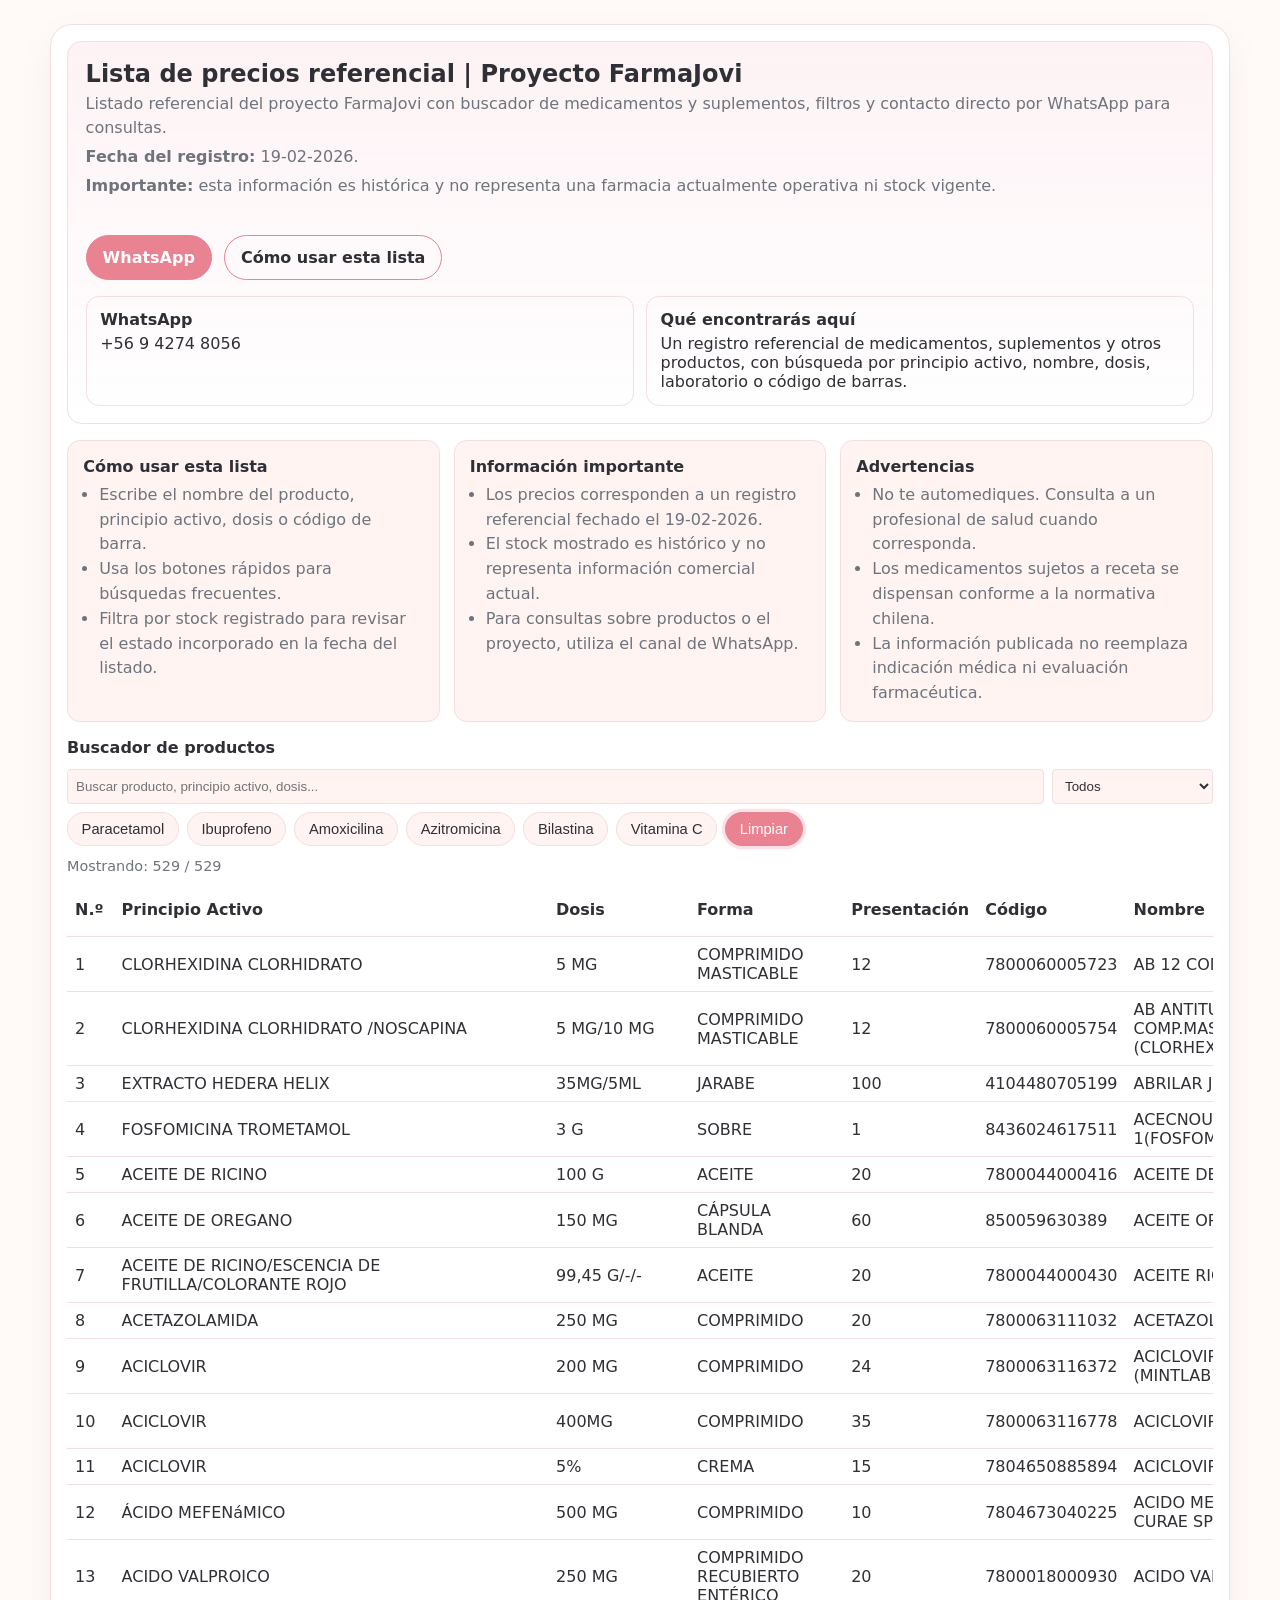
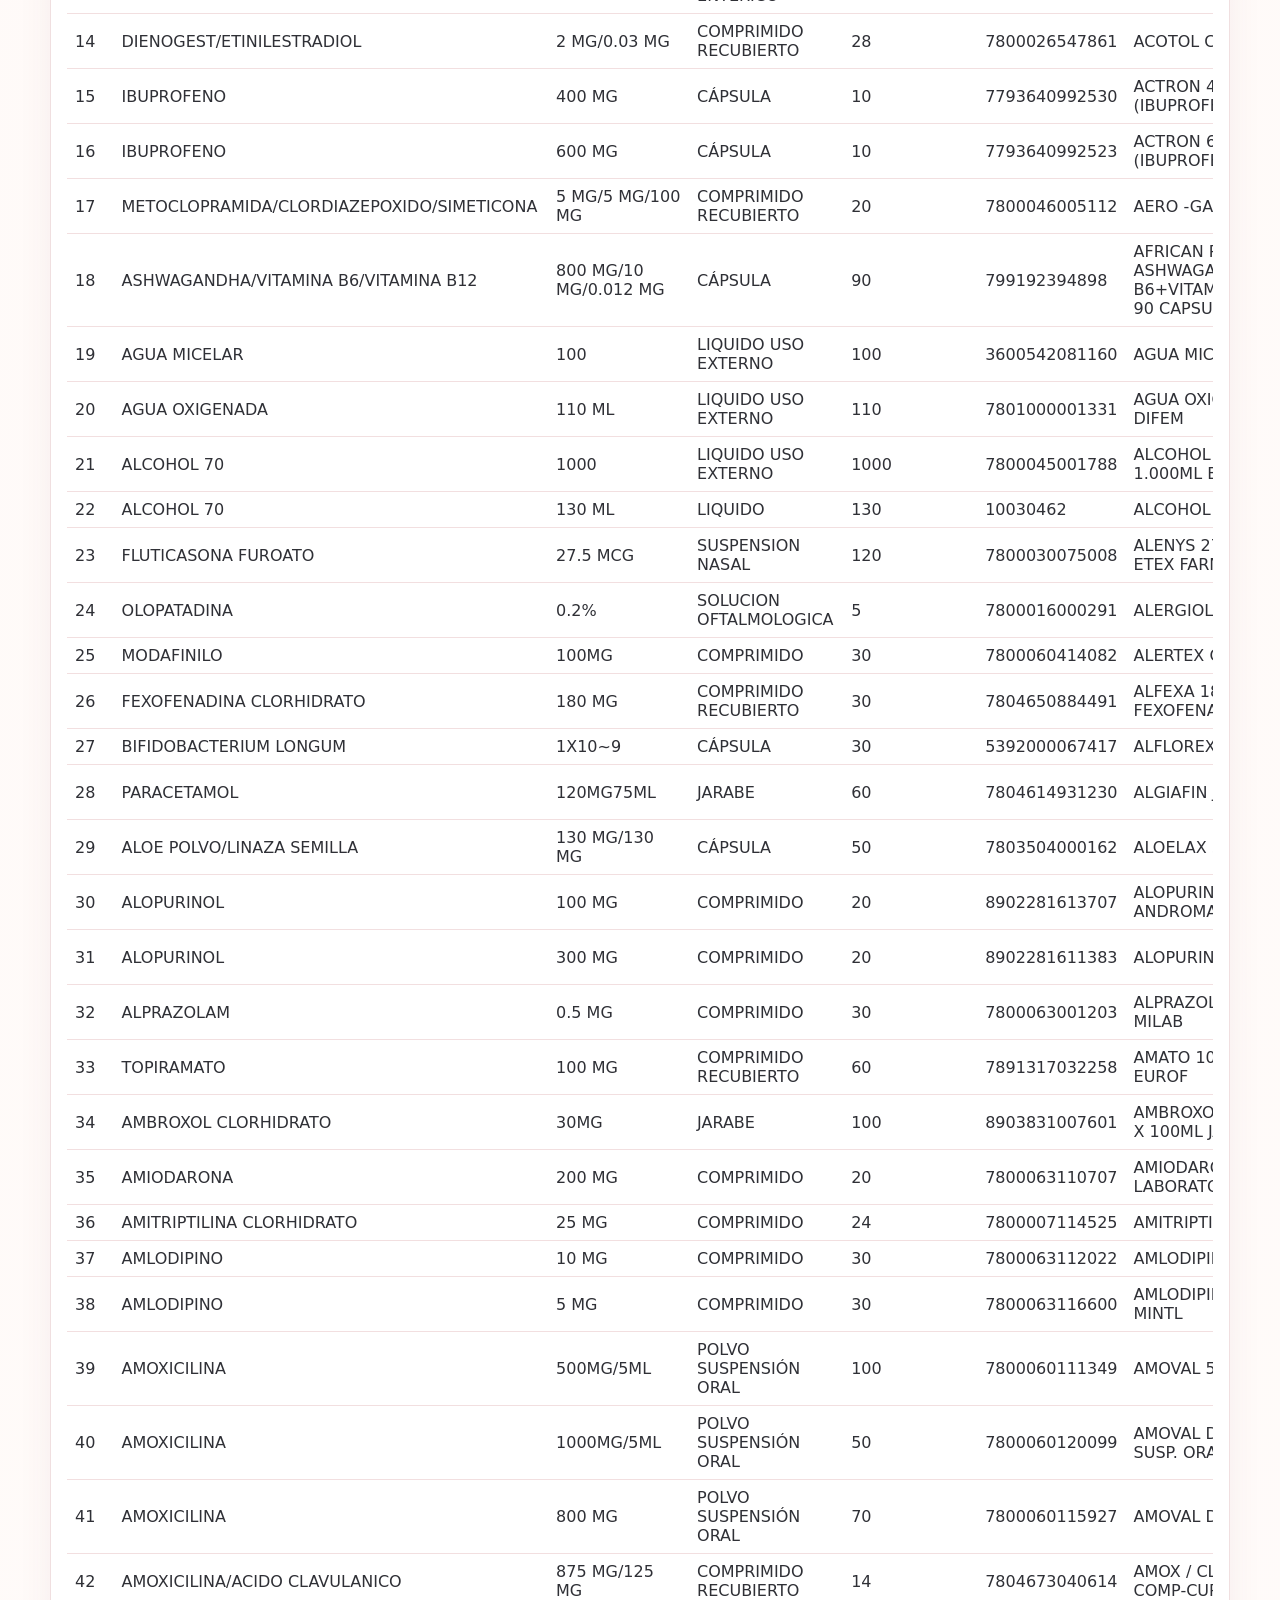
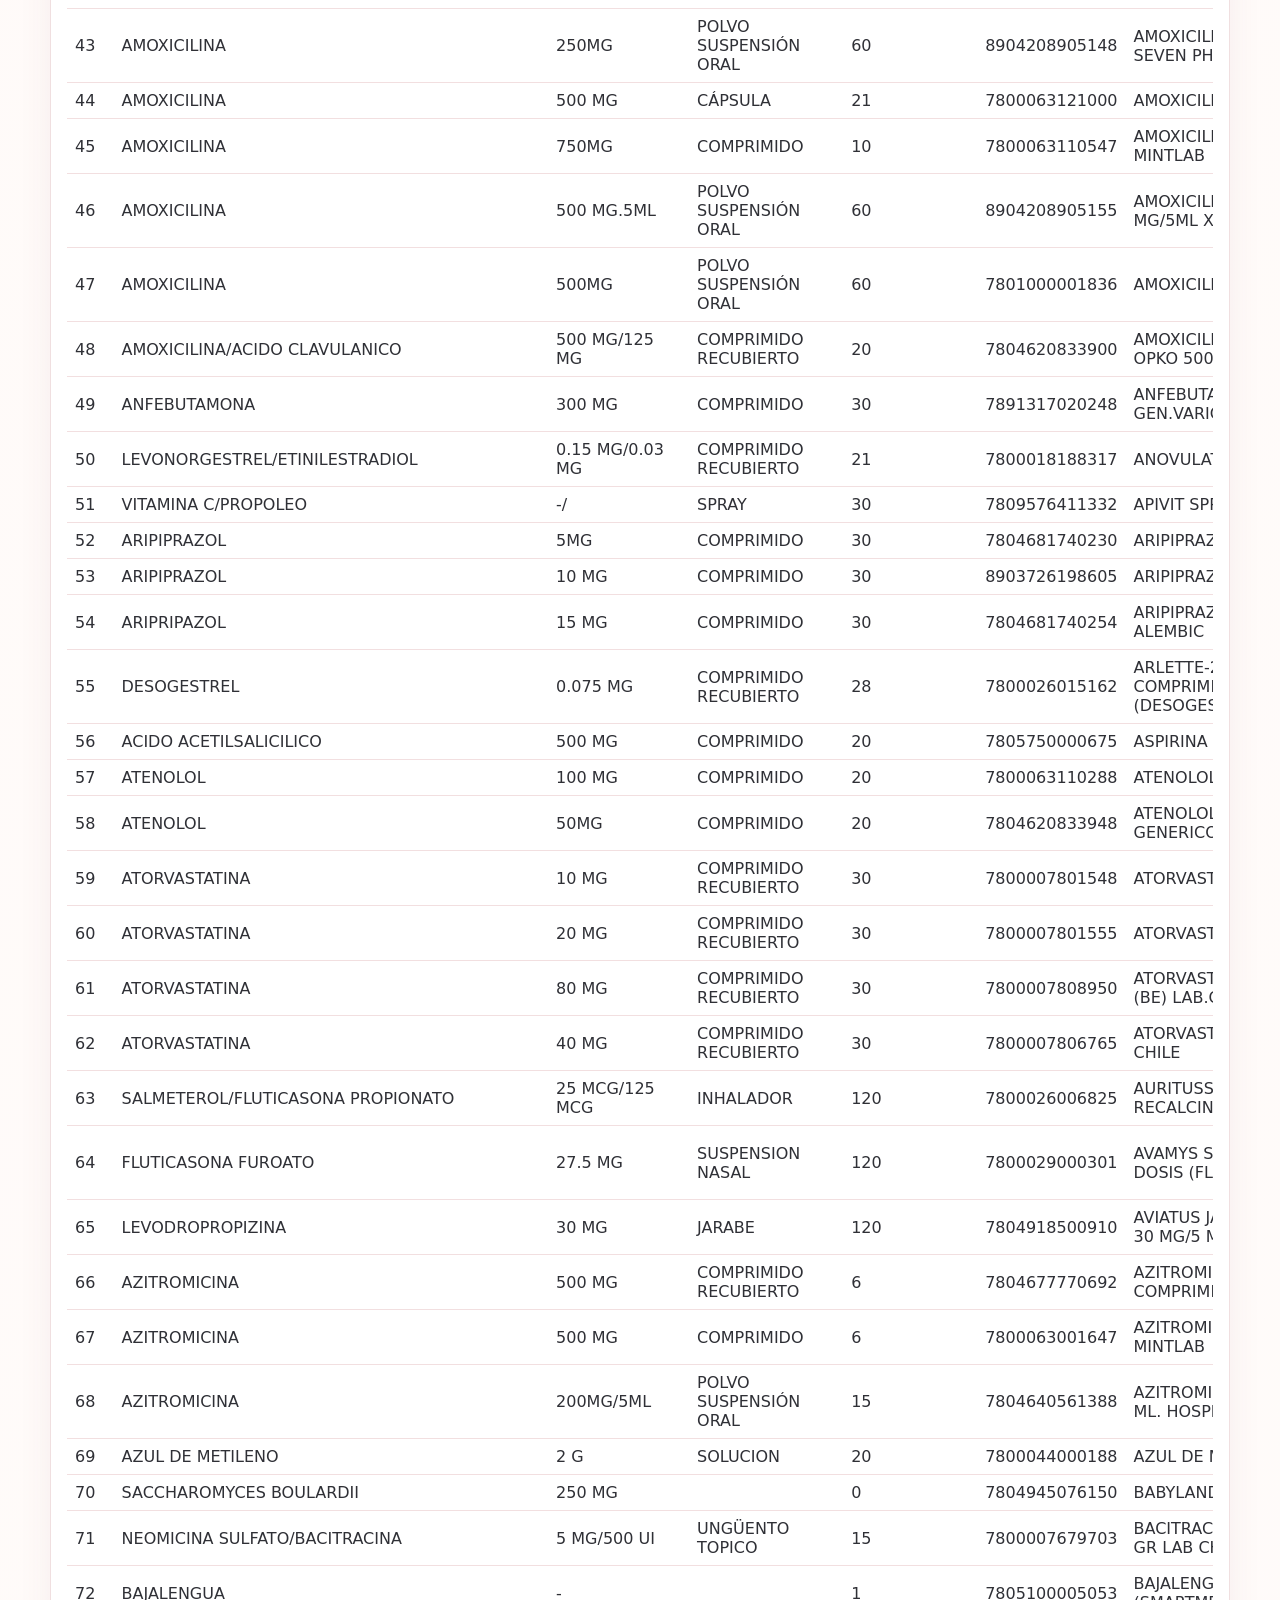
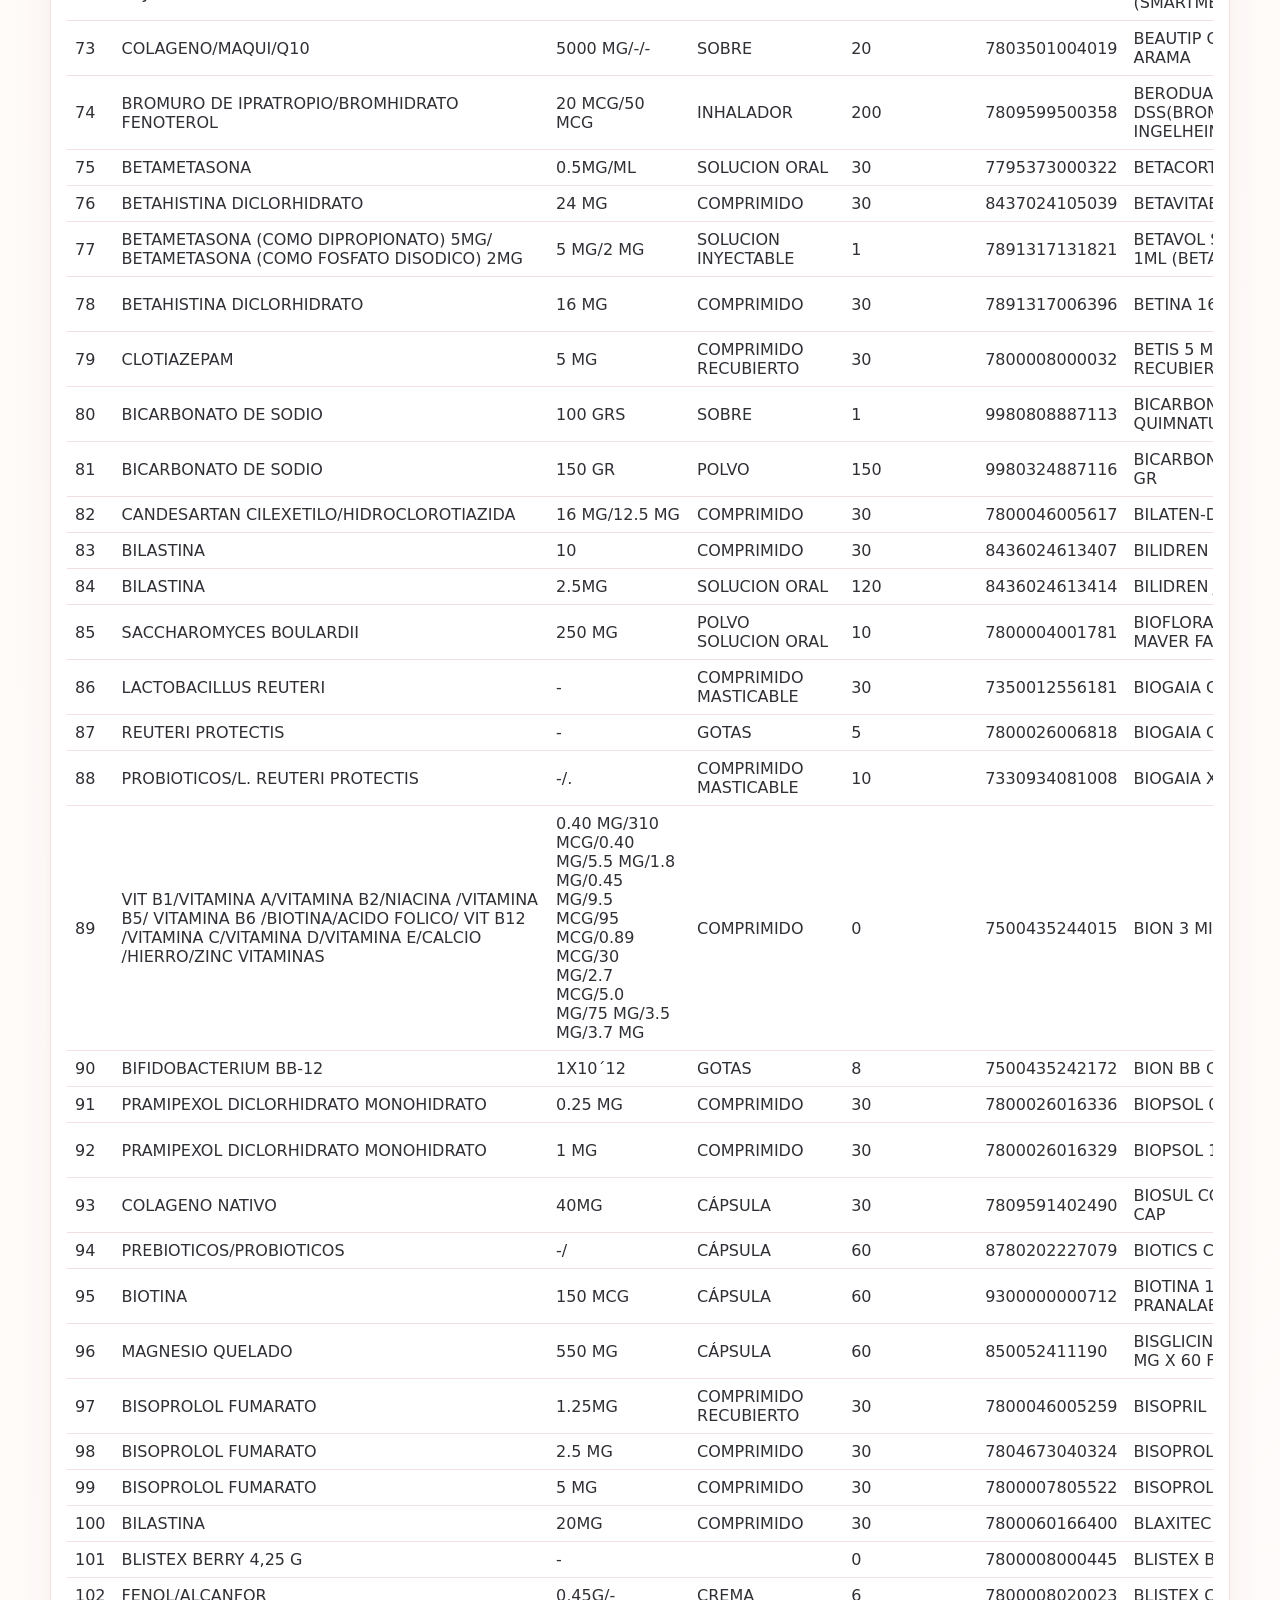
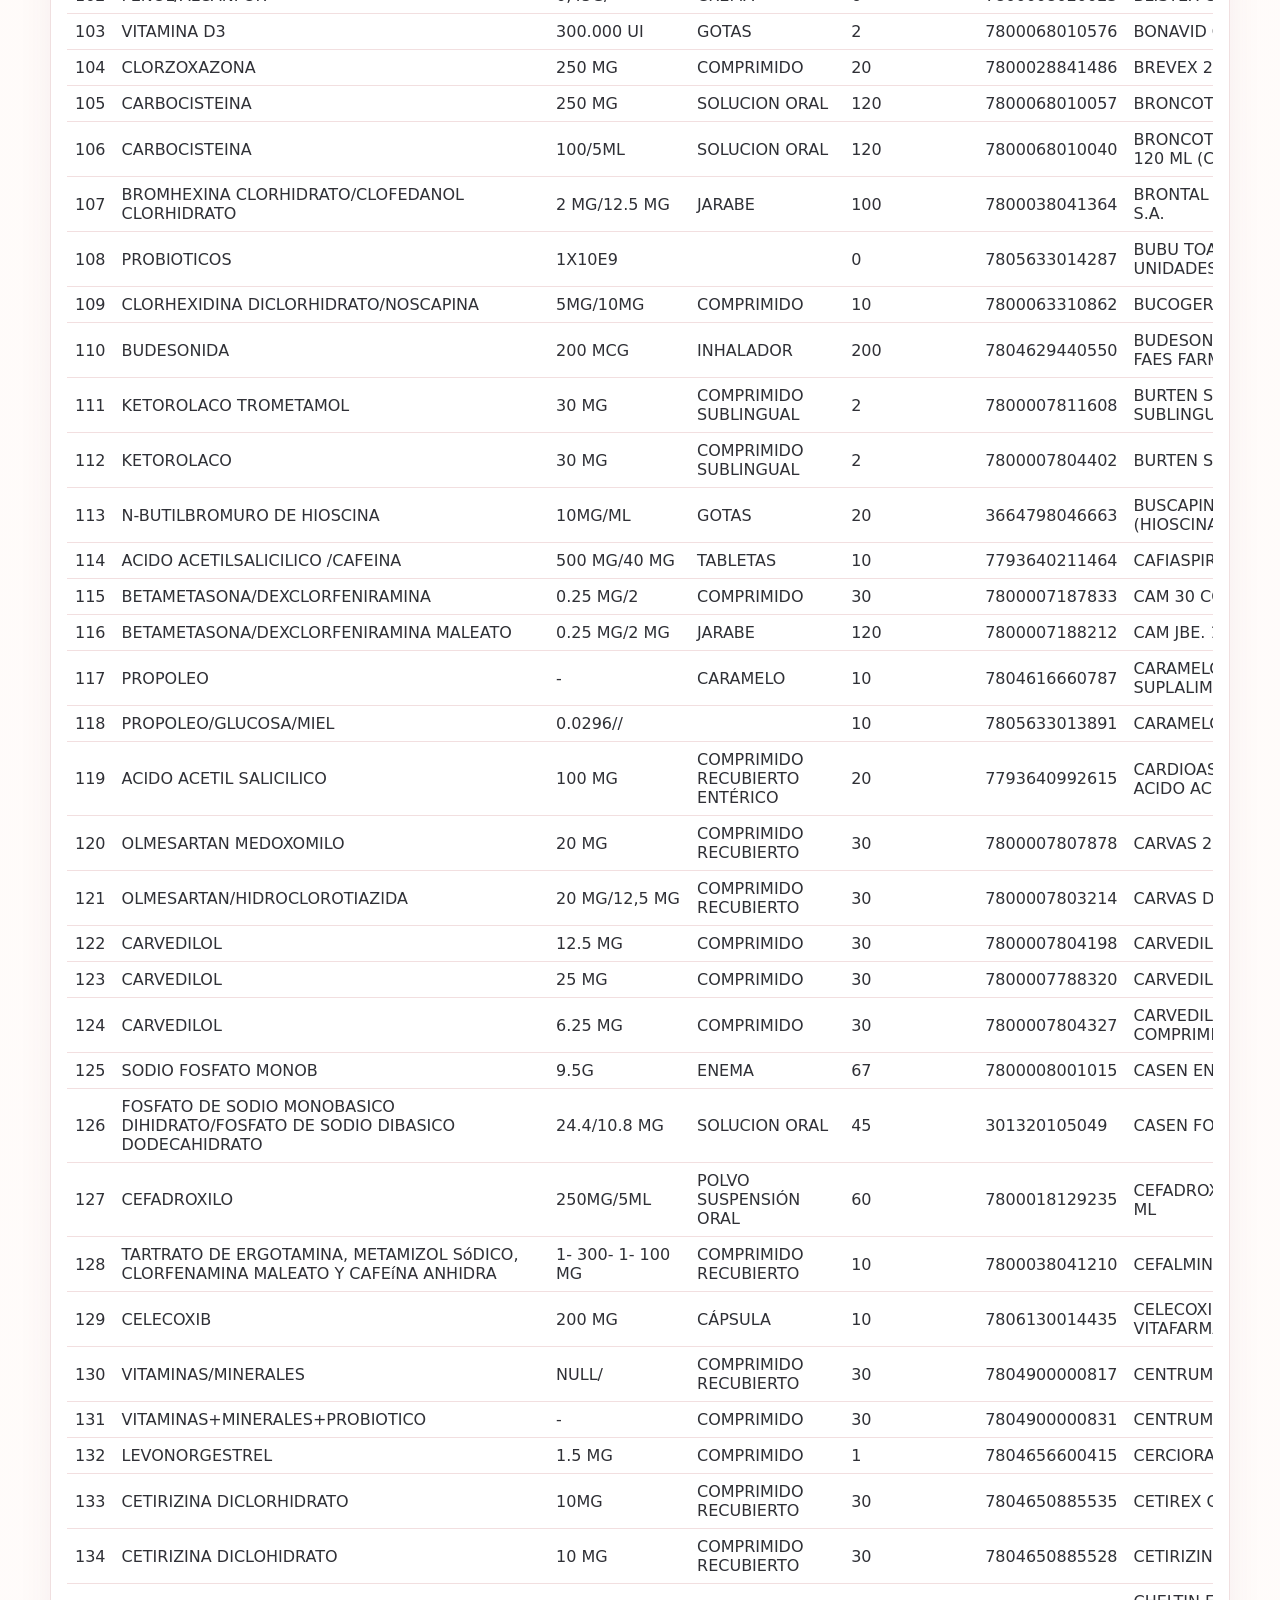
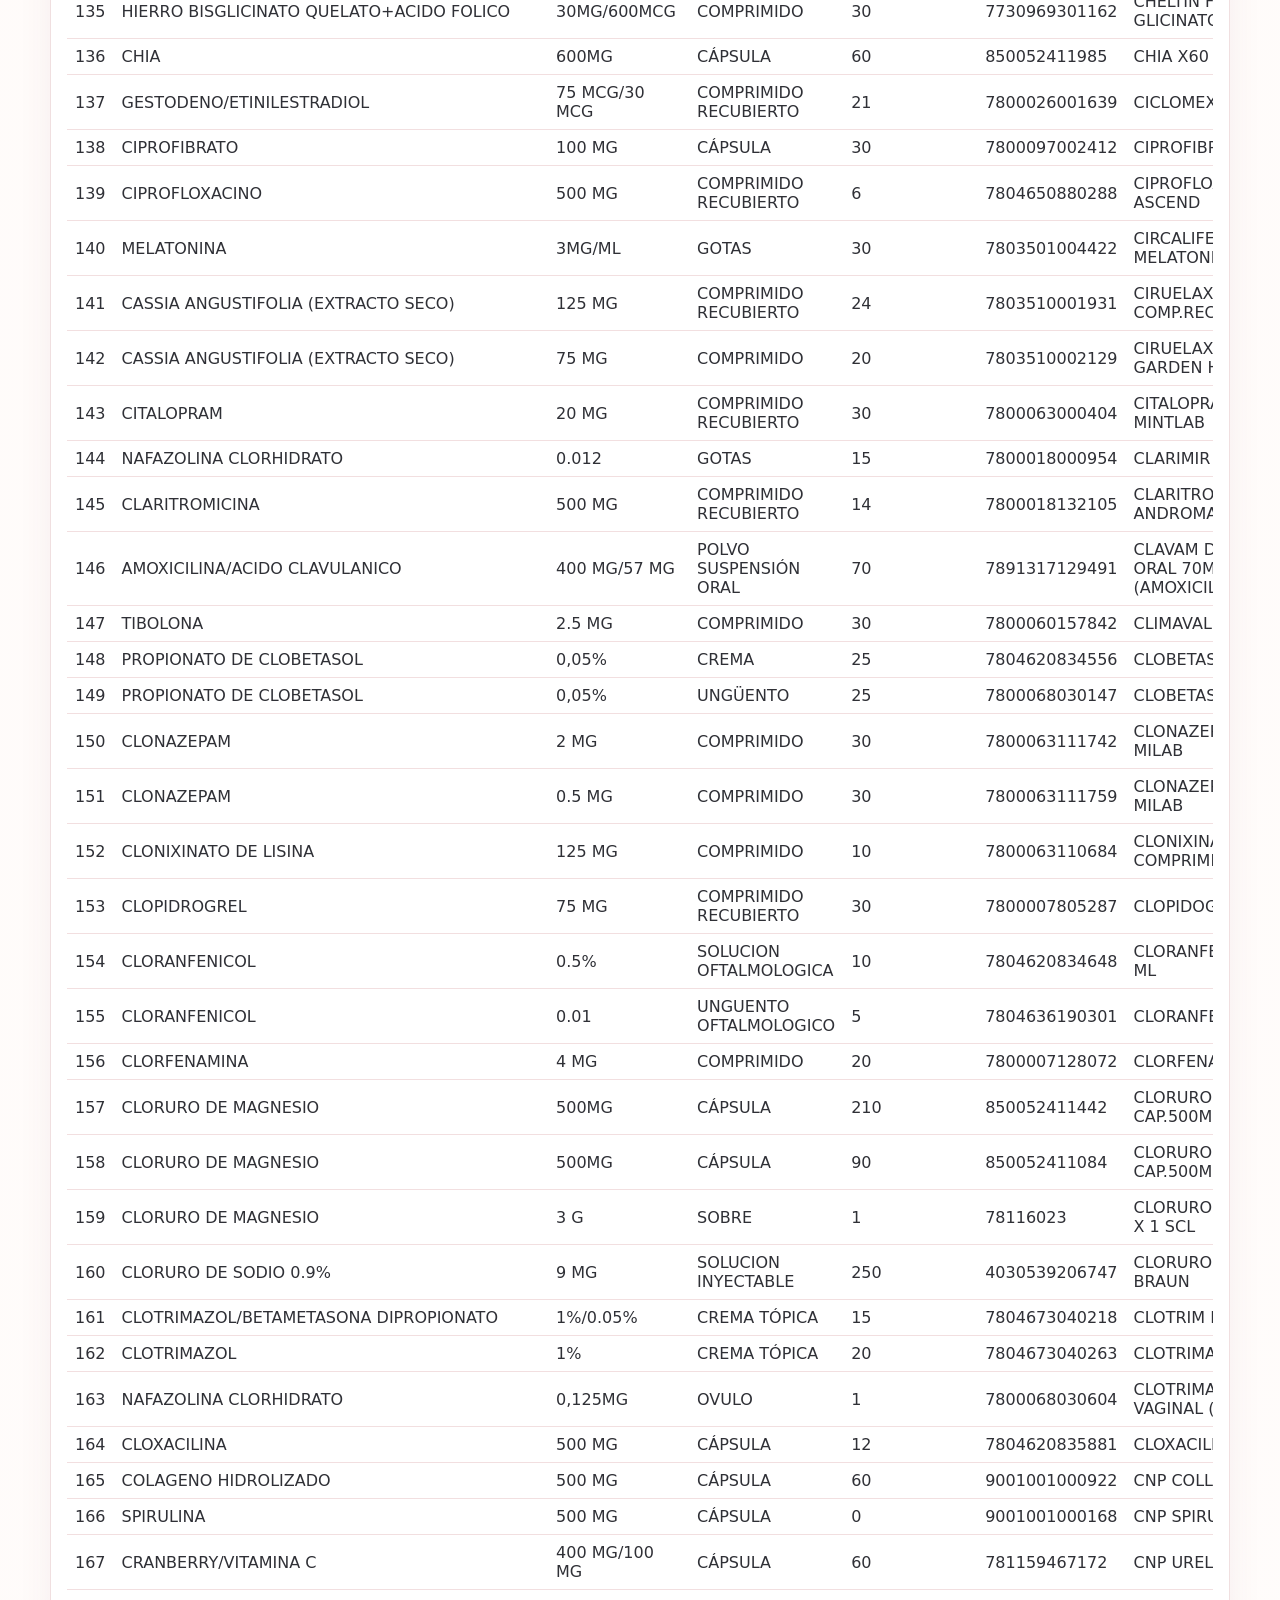
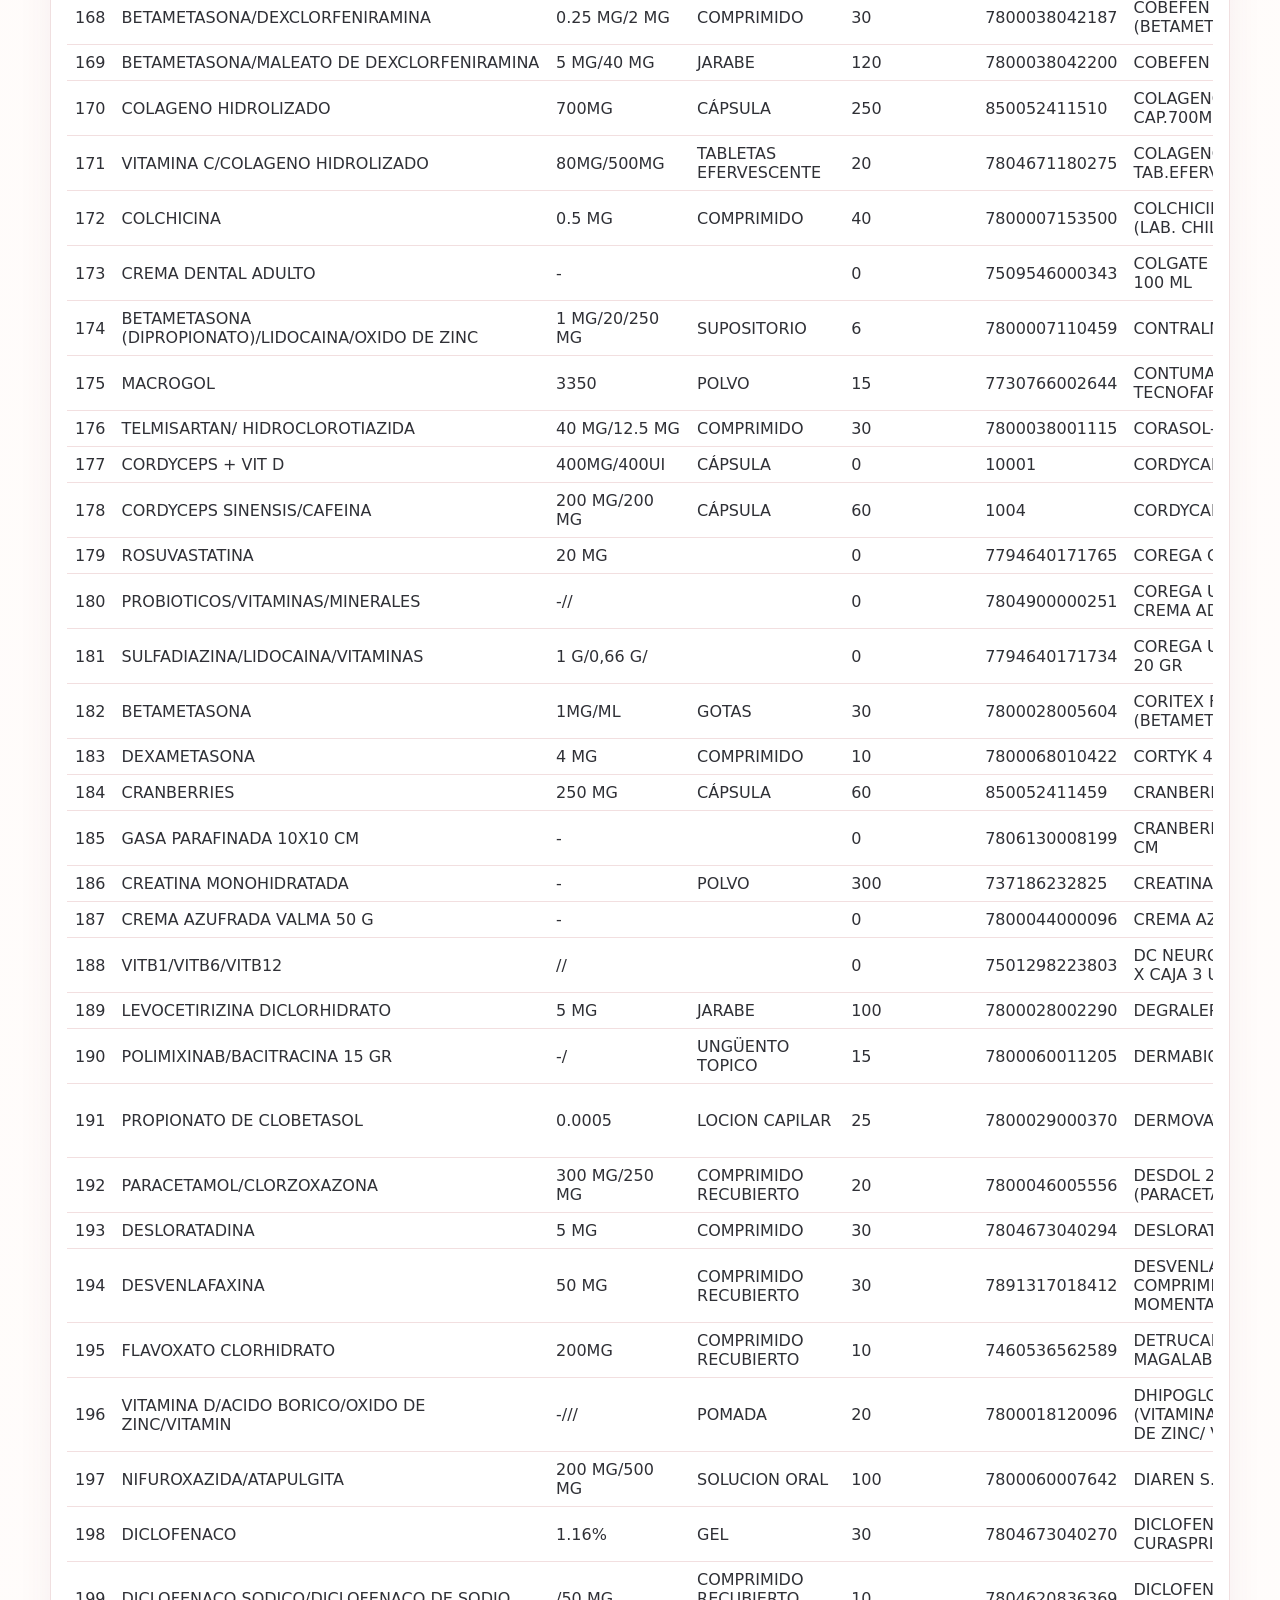
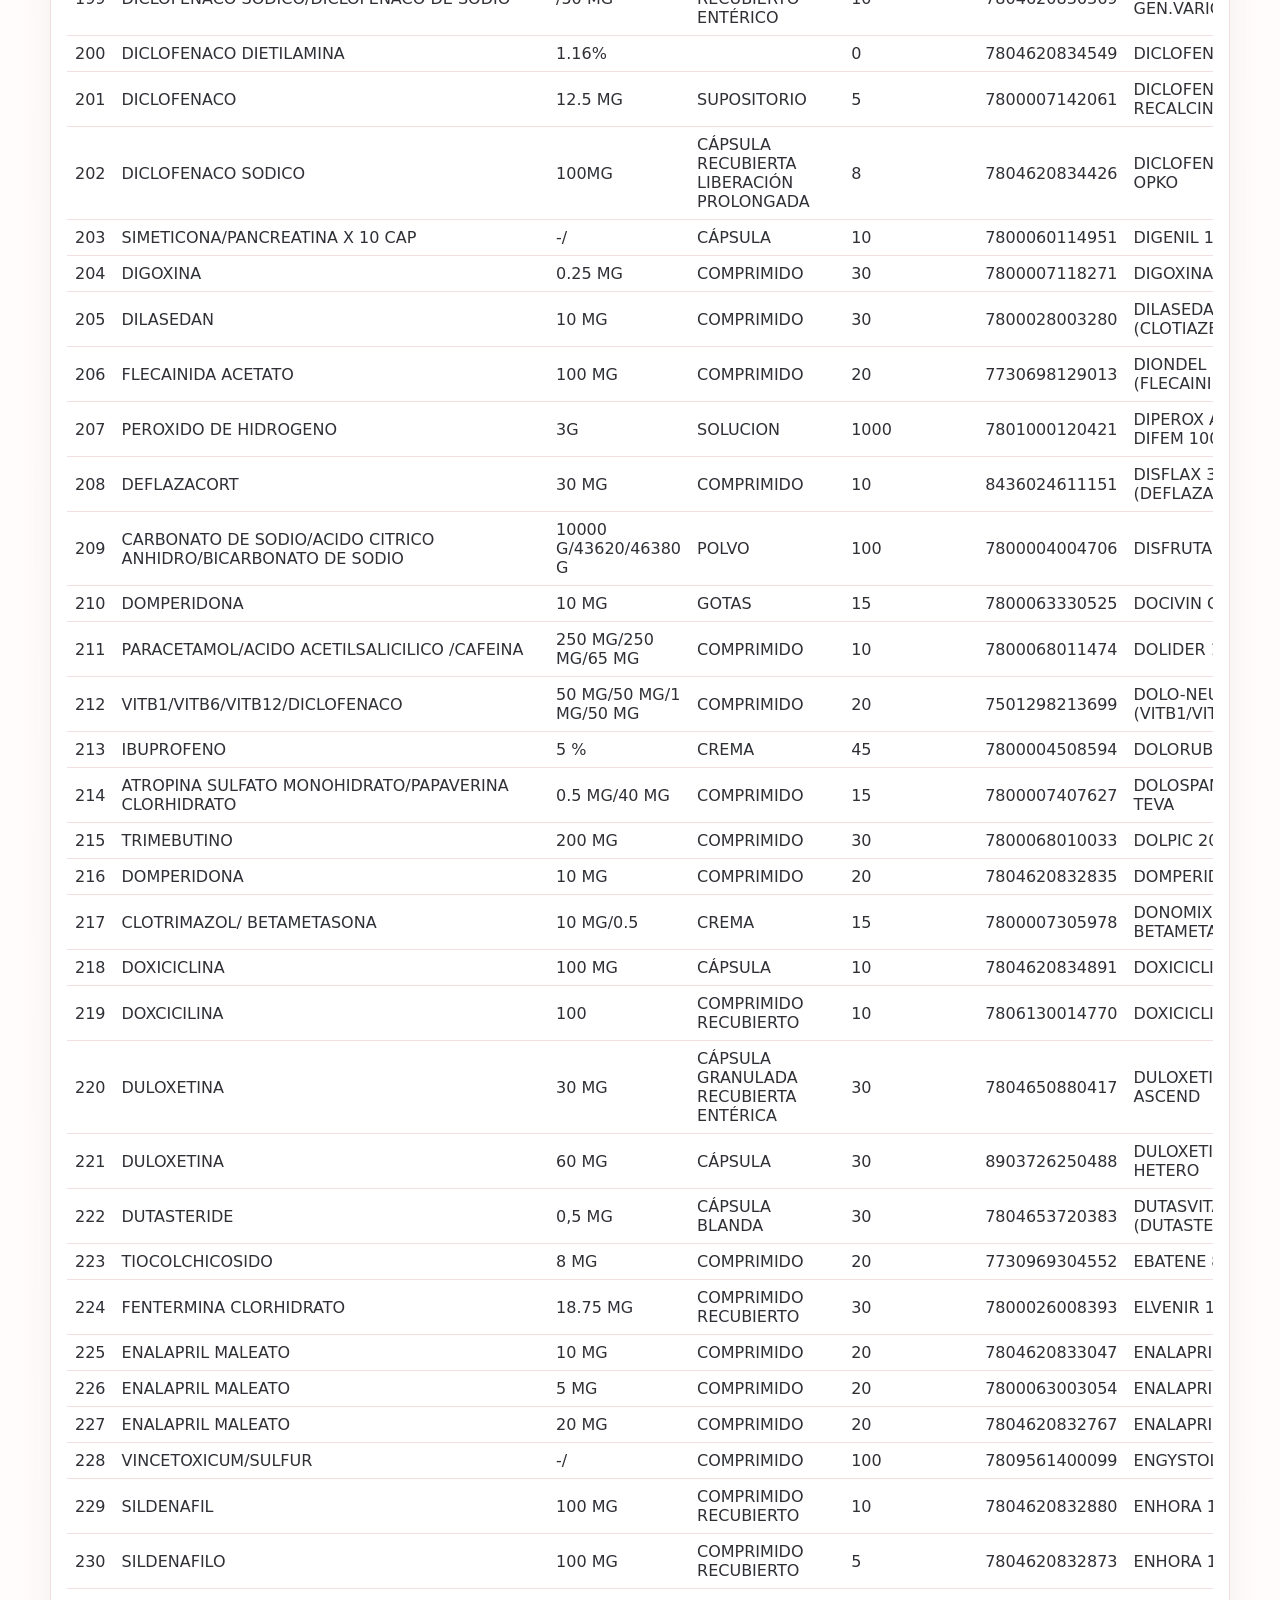
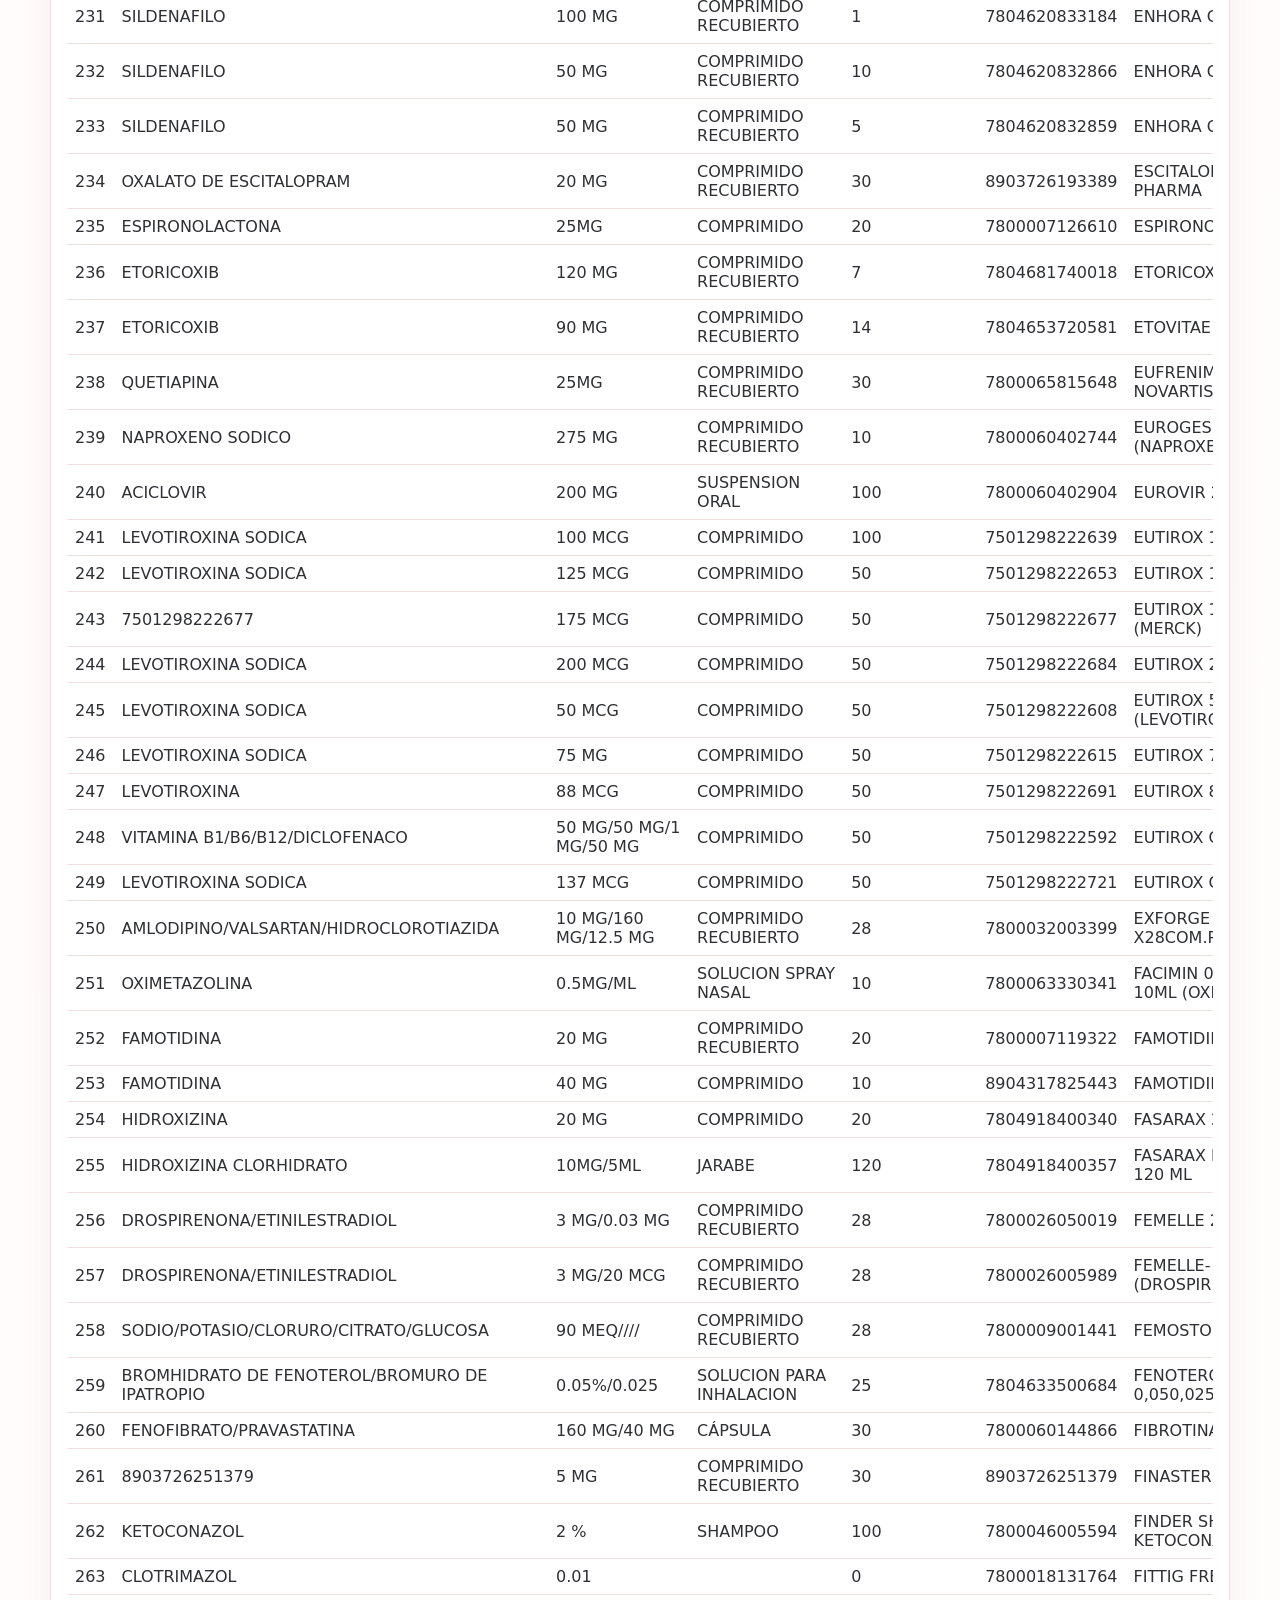
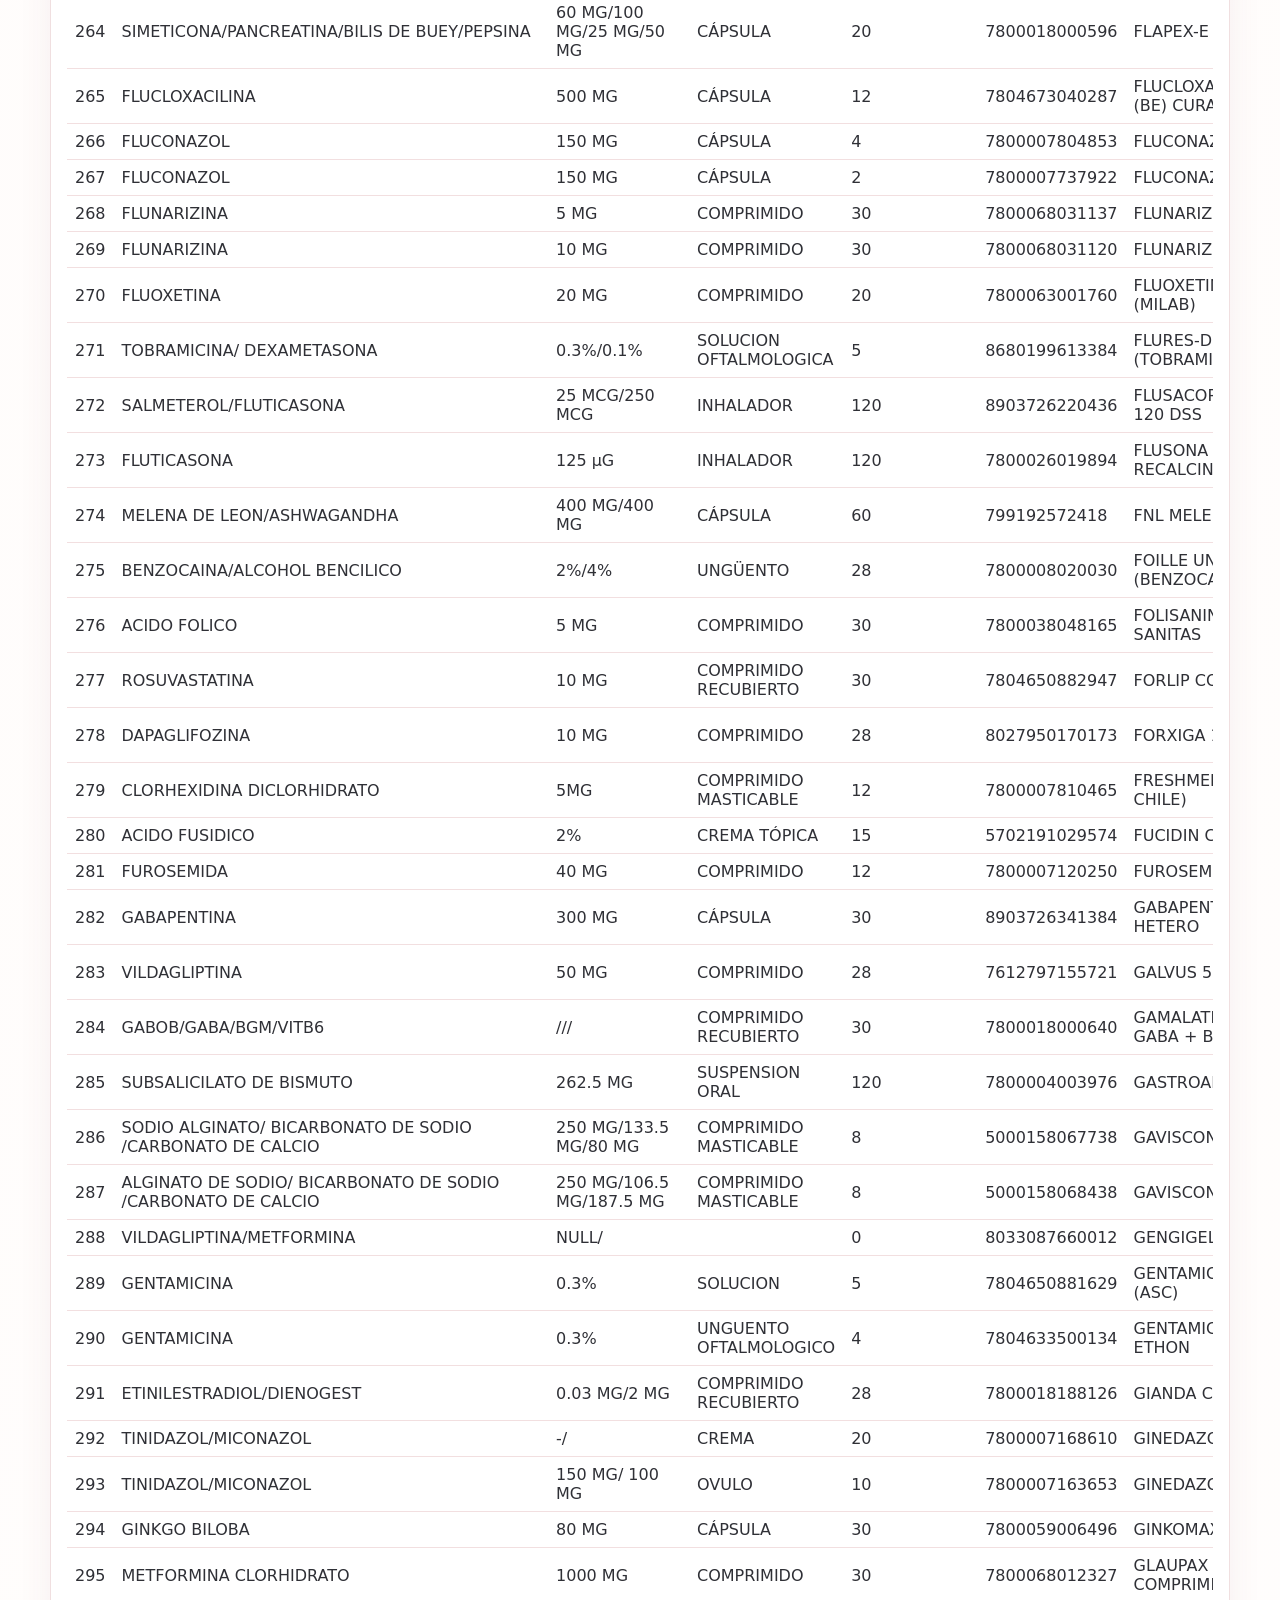
==== commit bb3e2d45: "Armonizar listado de precios con identidad FarmaJovi Updated CSS variables for light theme and adjus" ====
--- a/index.html
+++ b/index.html
@@ -15,18 +15,18 @@
 <meta property="og:locale" content="es_CL">
 <style>
 :root{
---bg:#0b0c10;
---card:#12141b;
---card2:#0f1117;
---text:#e9eef6;
---muted:#a6b0c3;
---accent:#eb5e7e;
---neutral:#2a323c;
+--bg:#fffaf8;
+--card:#ffffff;
+--card2:#fff4f2;
+--text:#2f3036;
+--muted:#6f747c;
+--accent:#e98291;
+--neutral:#f2dfe0;
 }
 body{
 margin:0;
 font-family:sans-serif;
-background:var(--bg);
+background:linear-gradient(135deg,#fffaf8,#fff);
 color:var(--text);
 }
 .container{
@@ -215,7 +215,7 @@
 }
 
 </style>
-</head>
+<style>body{font-family:Inter,ui-sans-serif,system-ui,sans-serif}.container{max-width:1180px;margin:auto;padding:24px}.card{border:1px solid #f0dfe0;border-radius:22px;box-shadow:0 14px 35px #803b4a12}.btn,.button,button{border-radius:999px!important}.table-wrap,table{border-radius:18px;overflow:hidden}a{color:#b95f70}</style></head>
 <body>
 <div class="container">
 <div class="card">
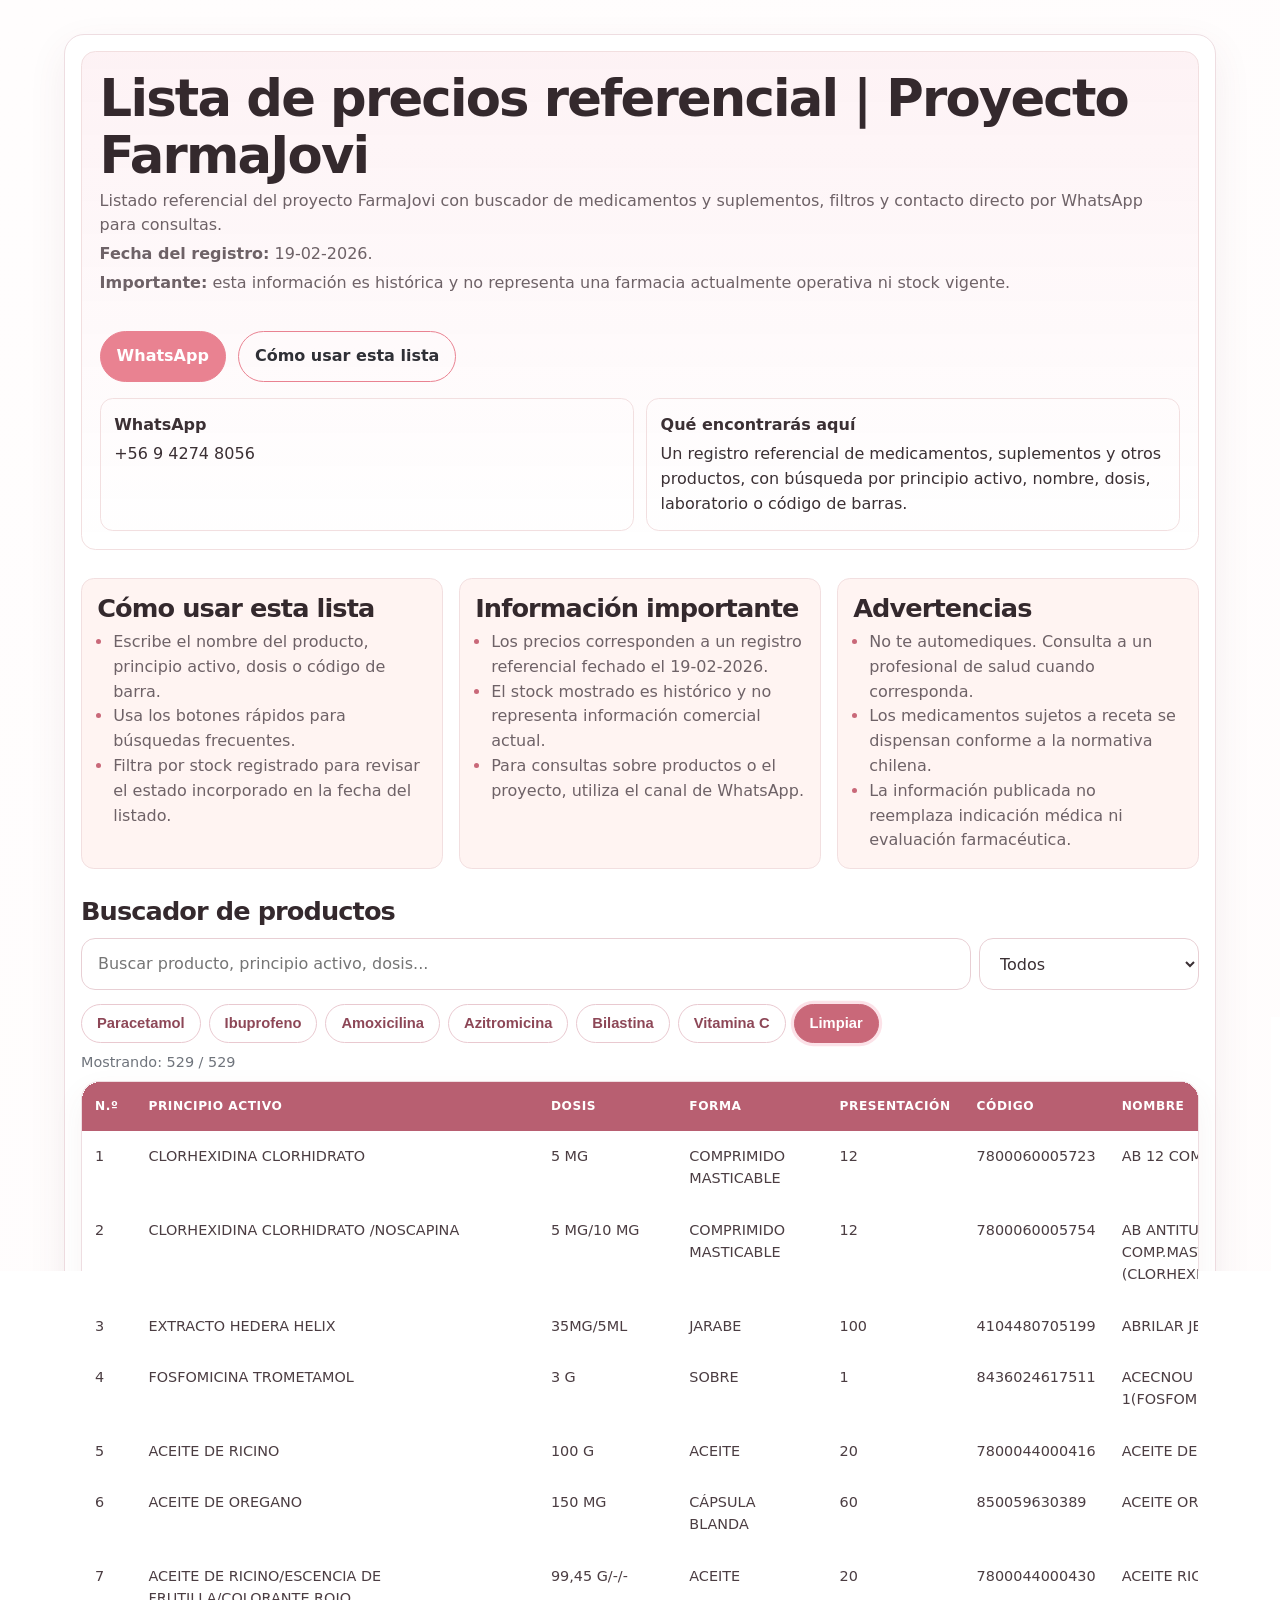
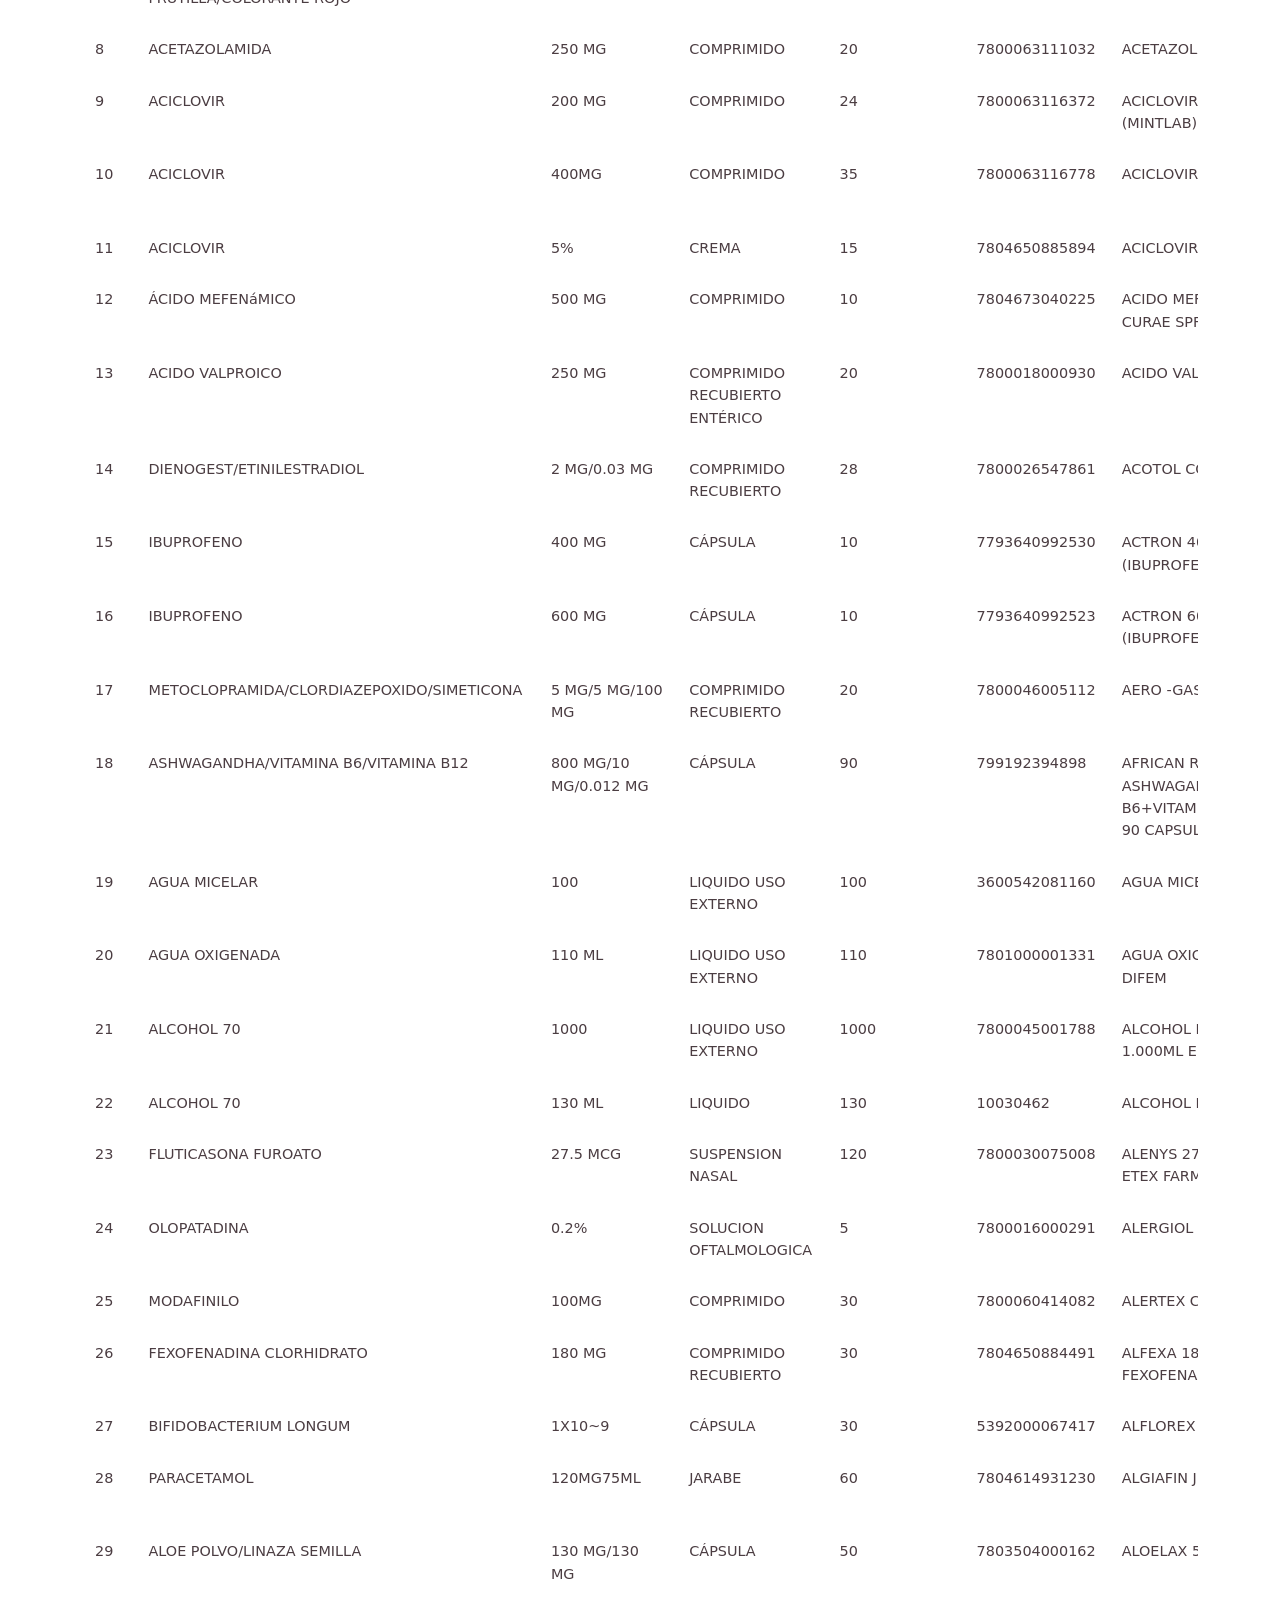
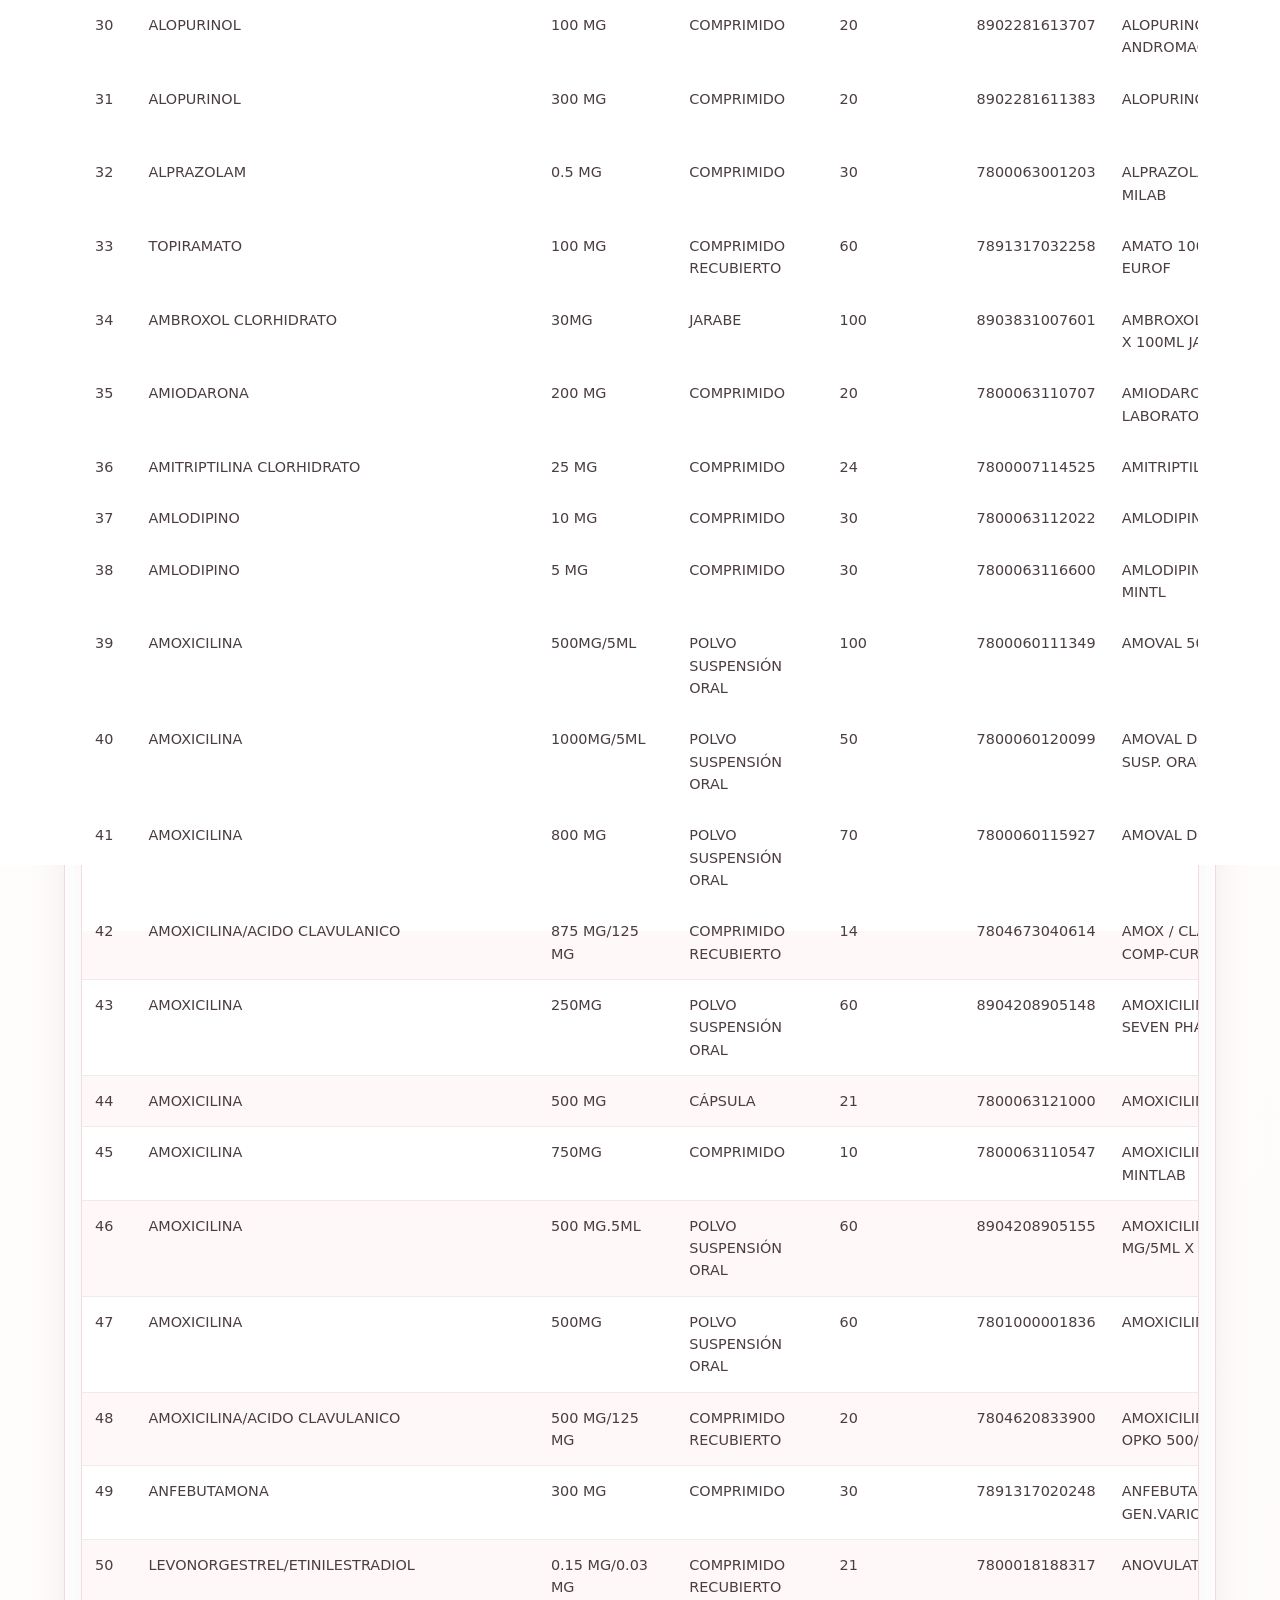
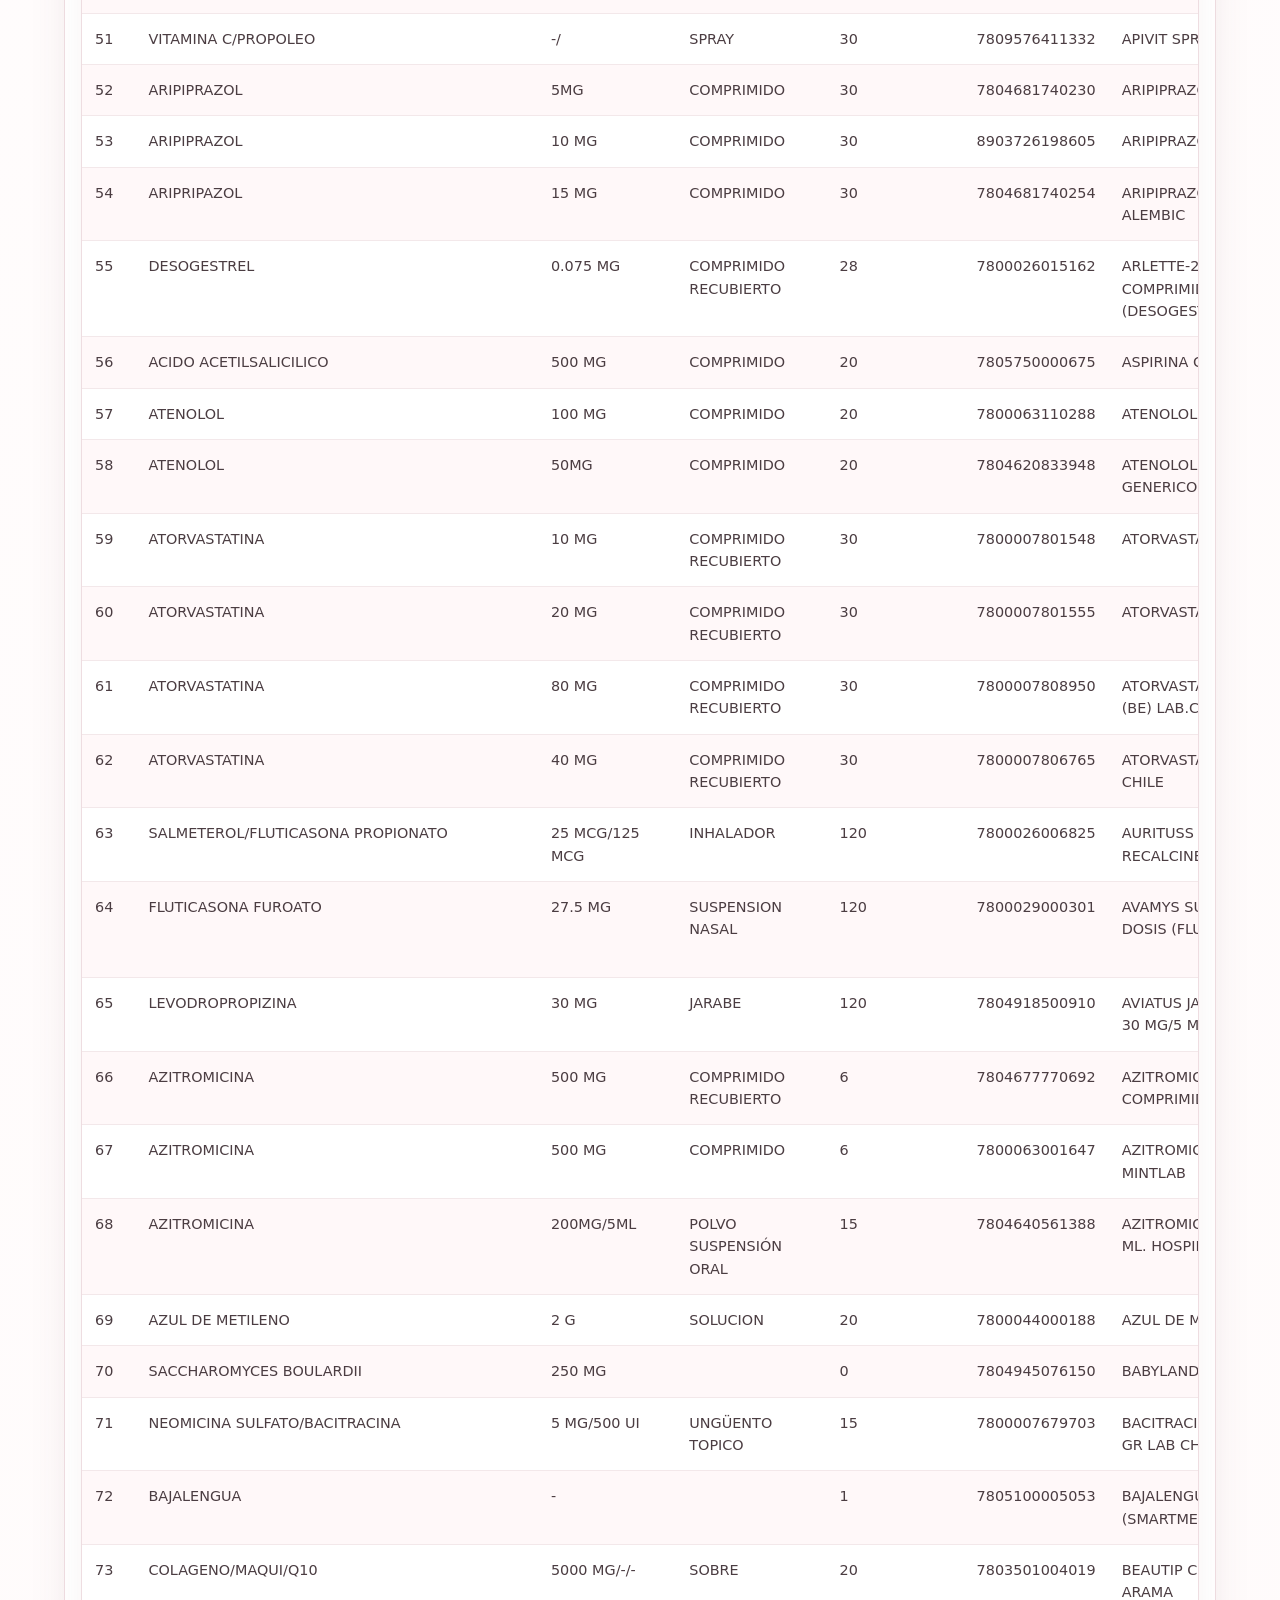
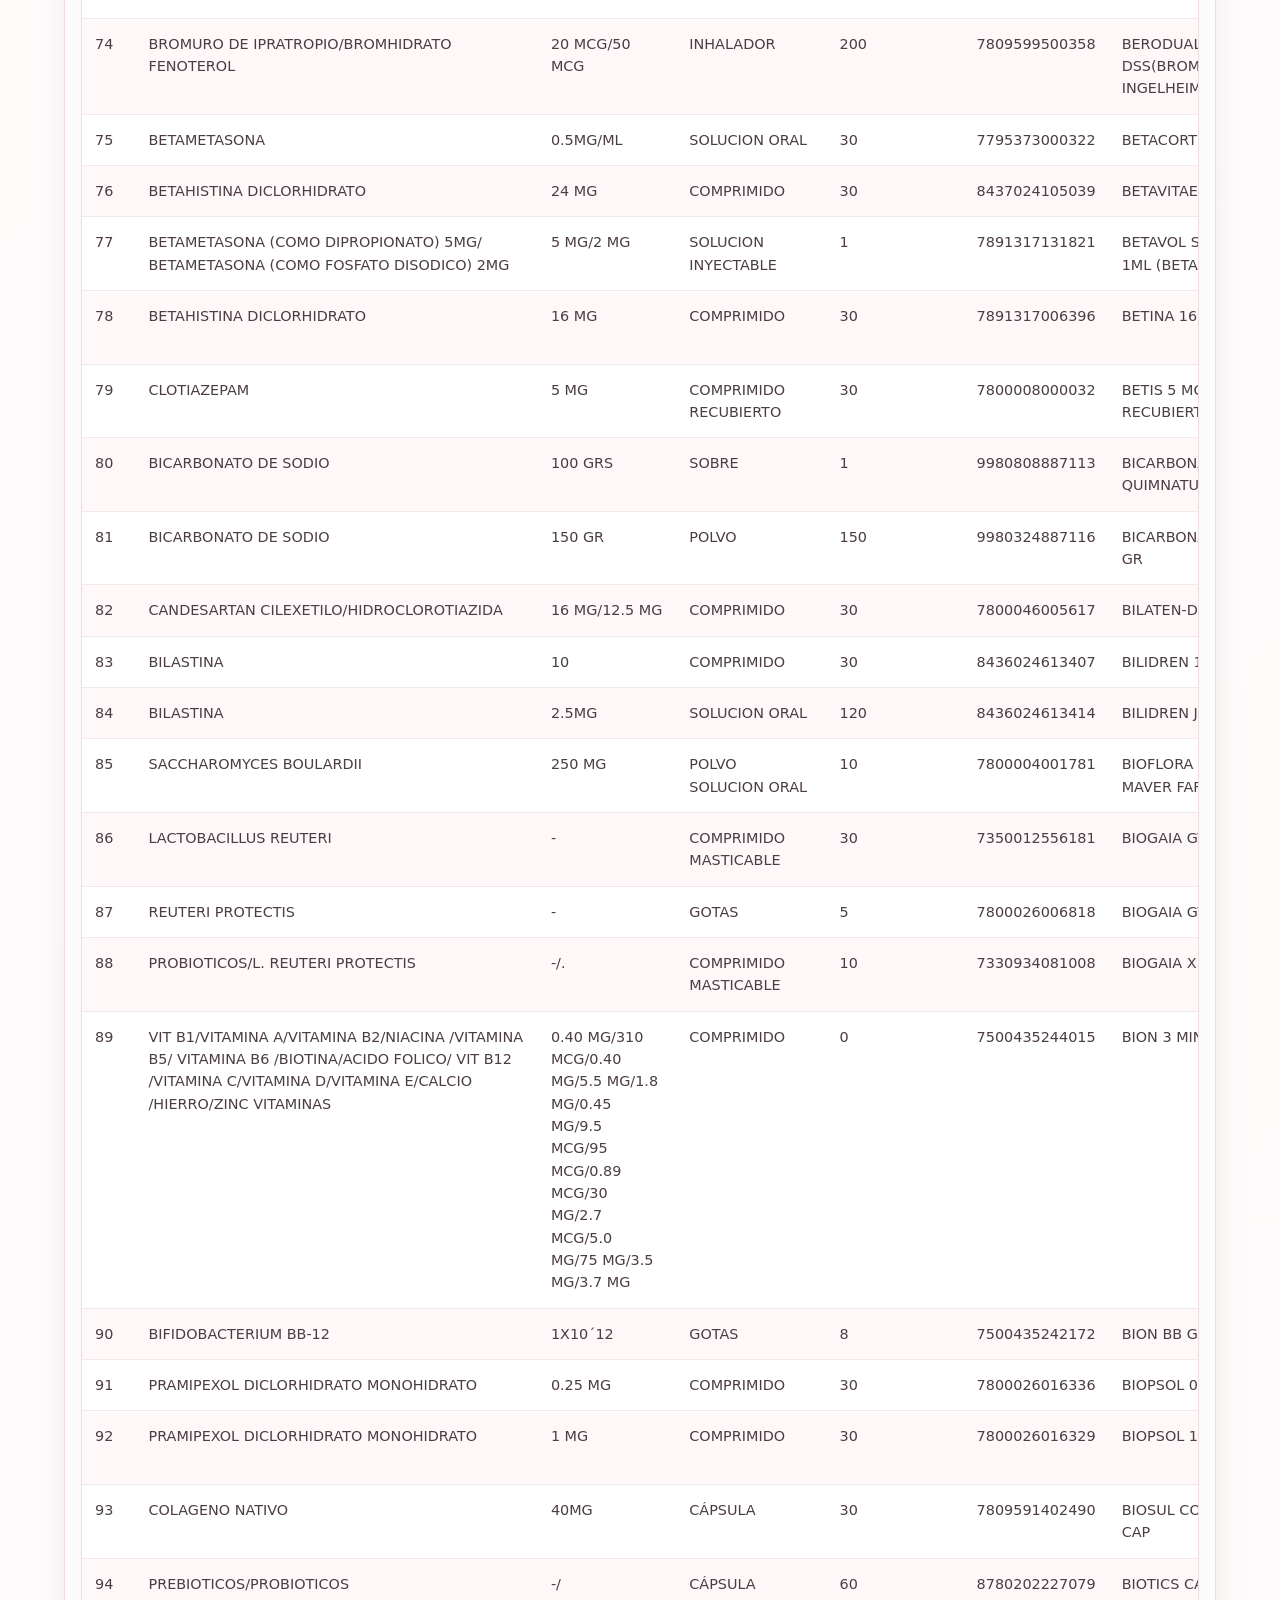
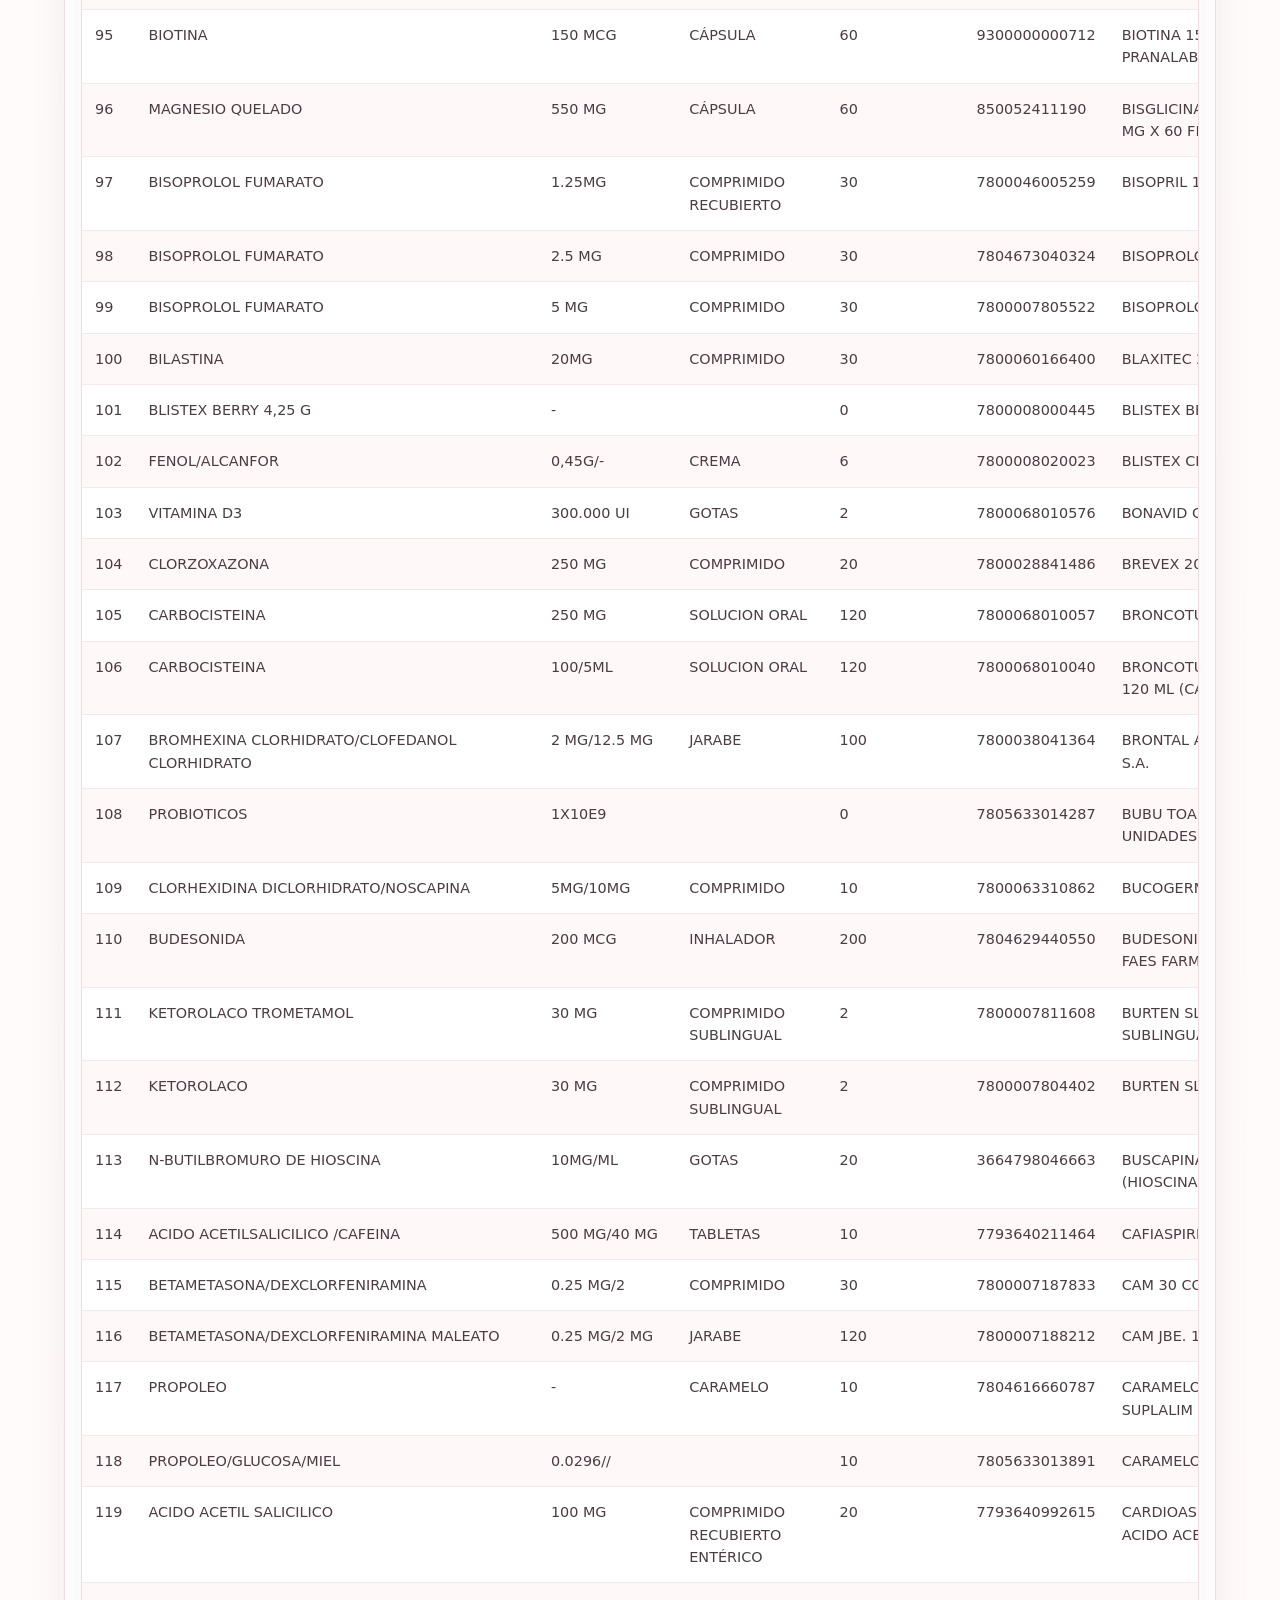
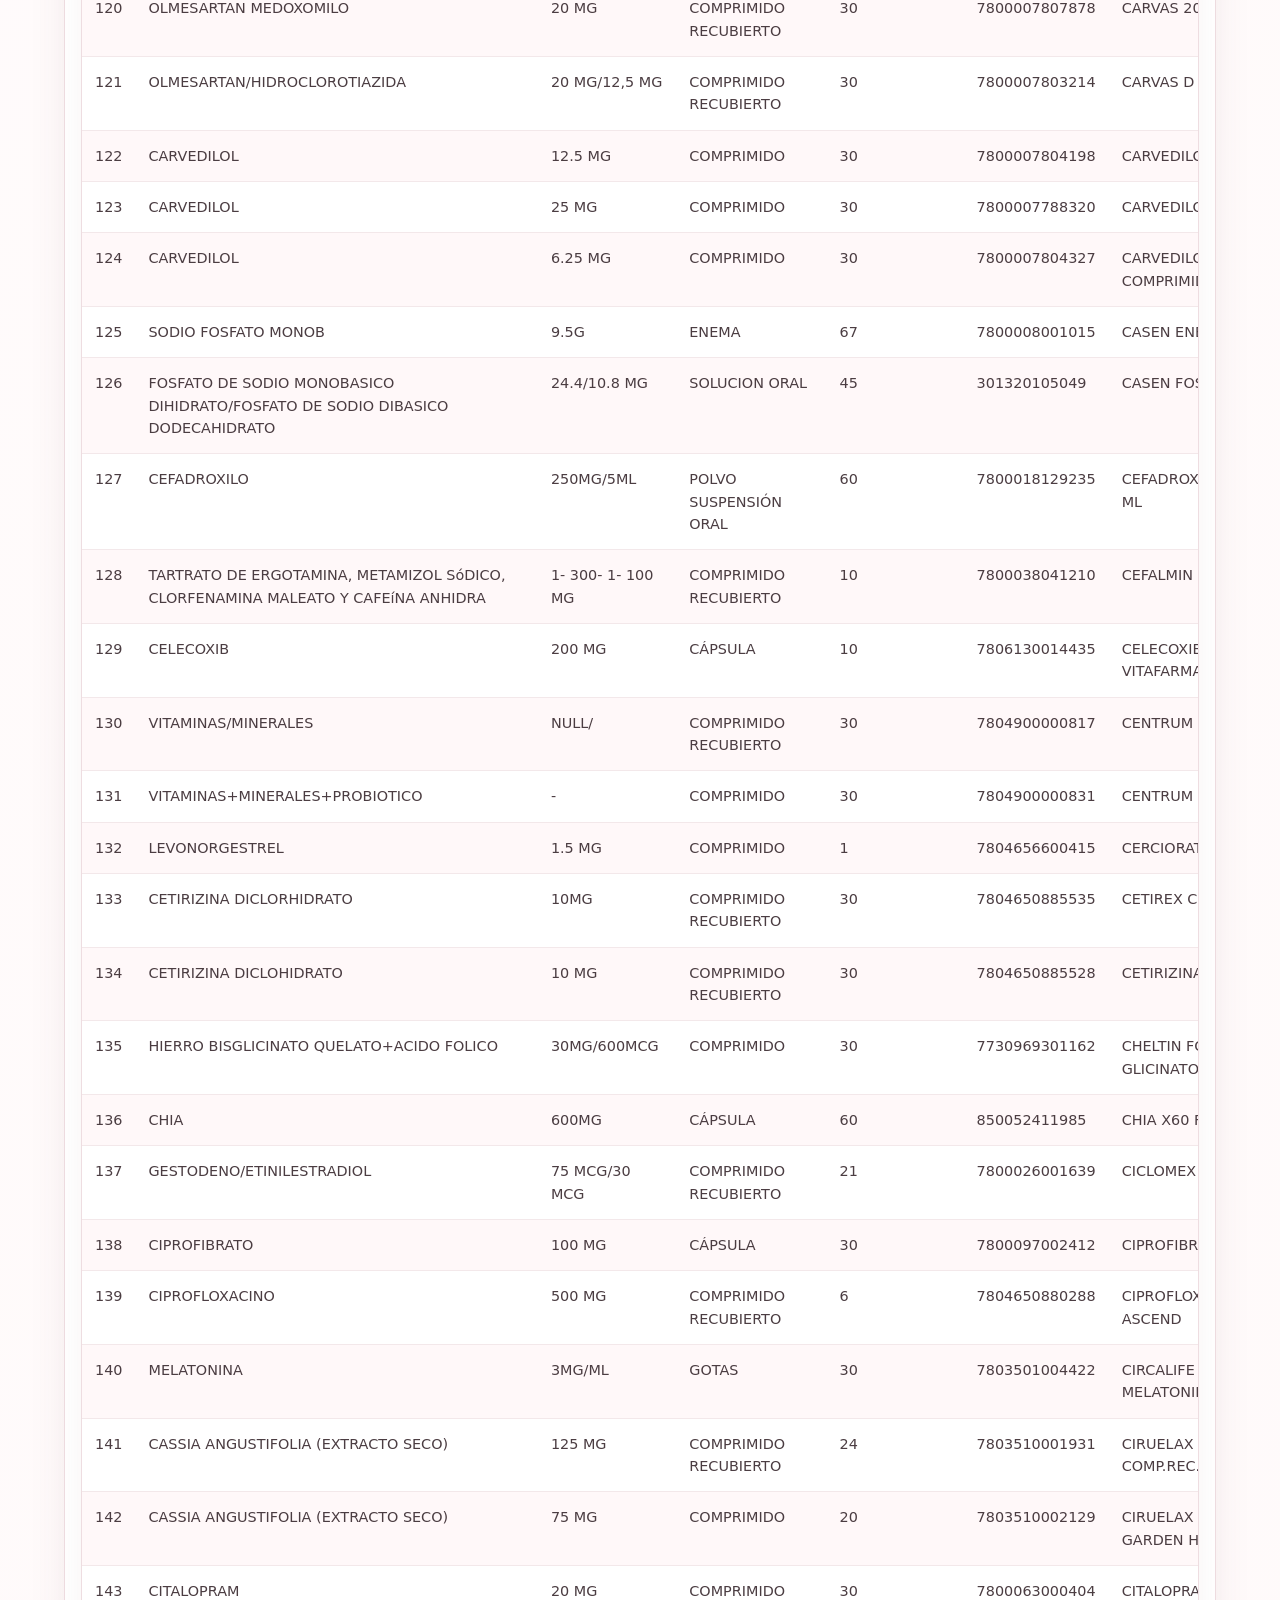
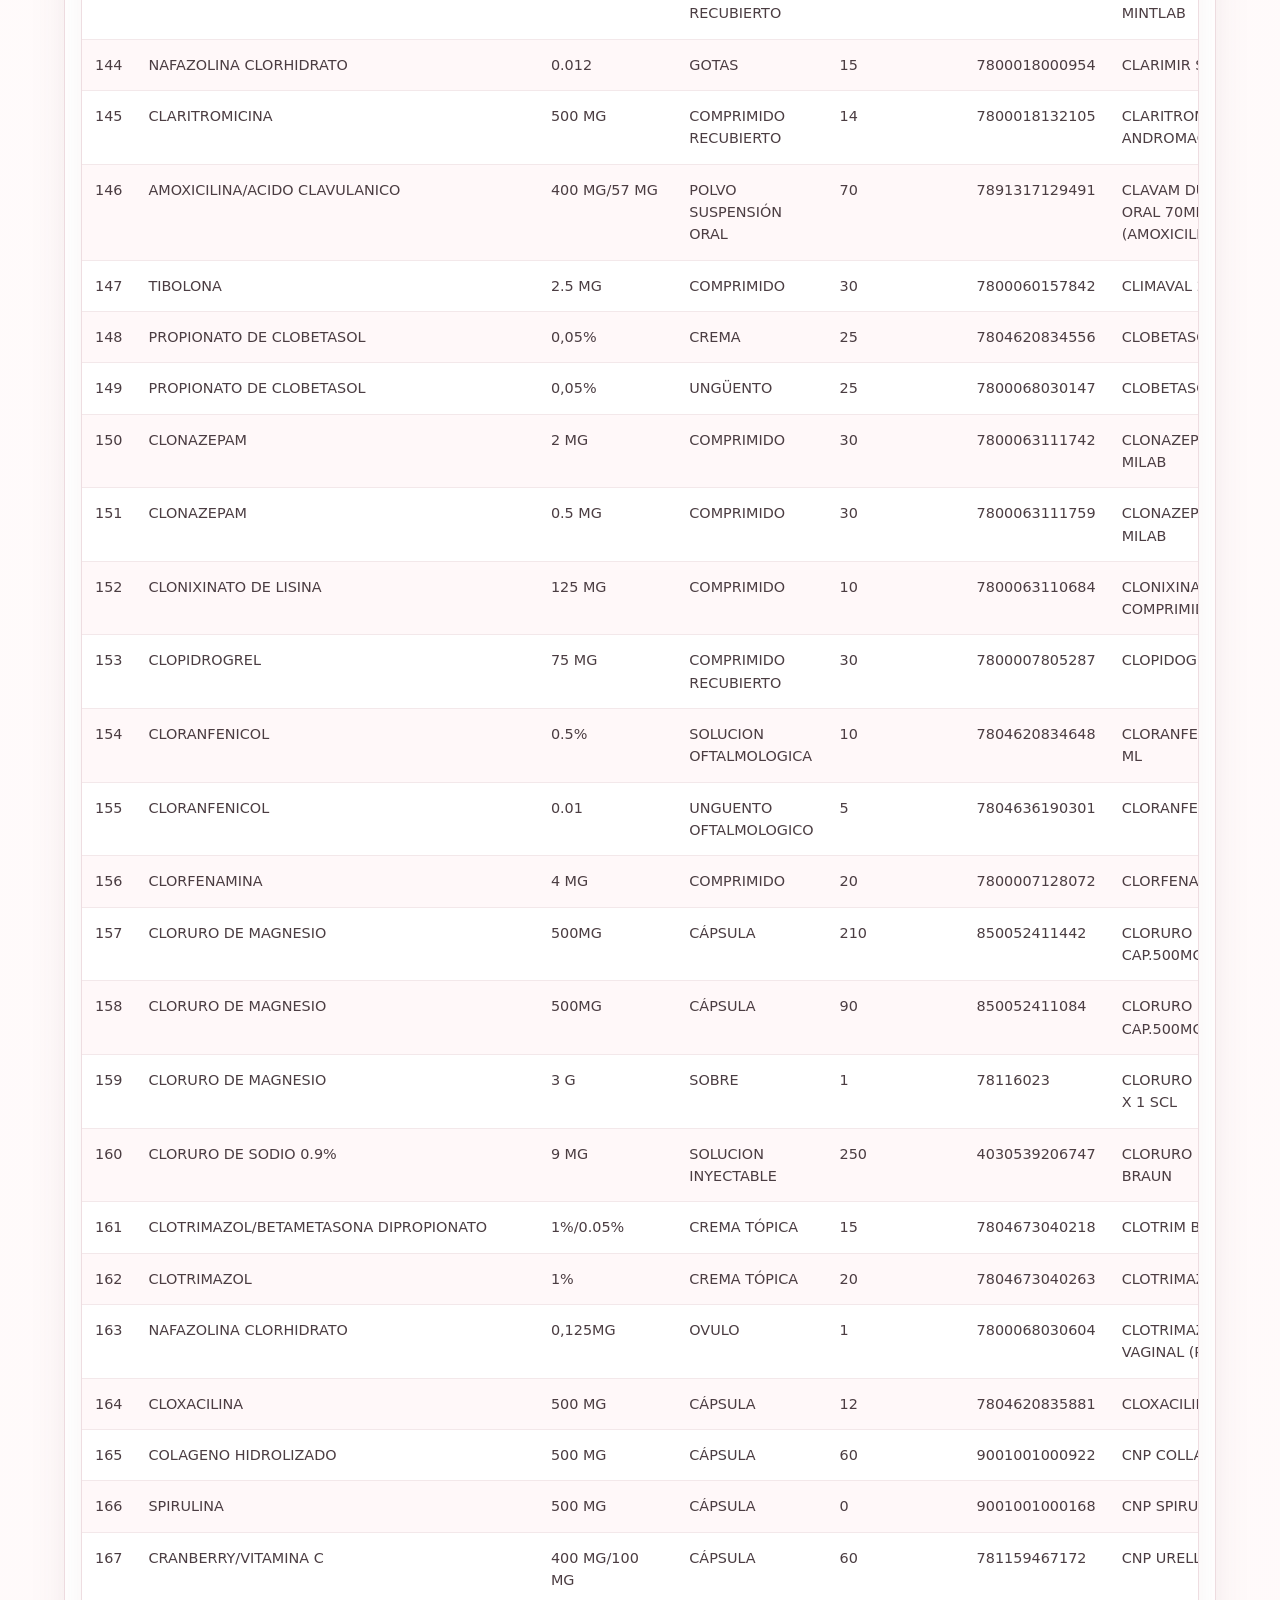
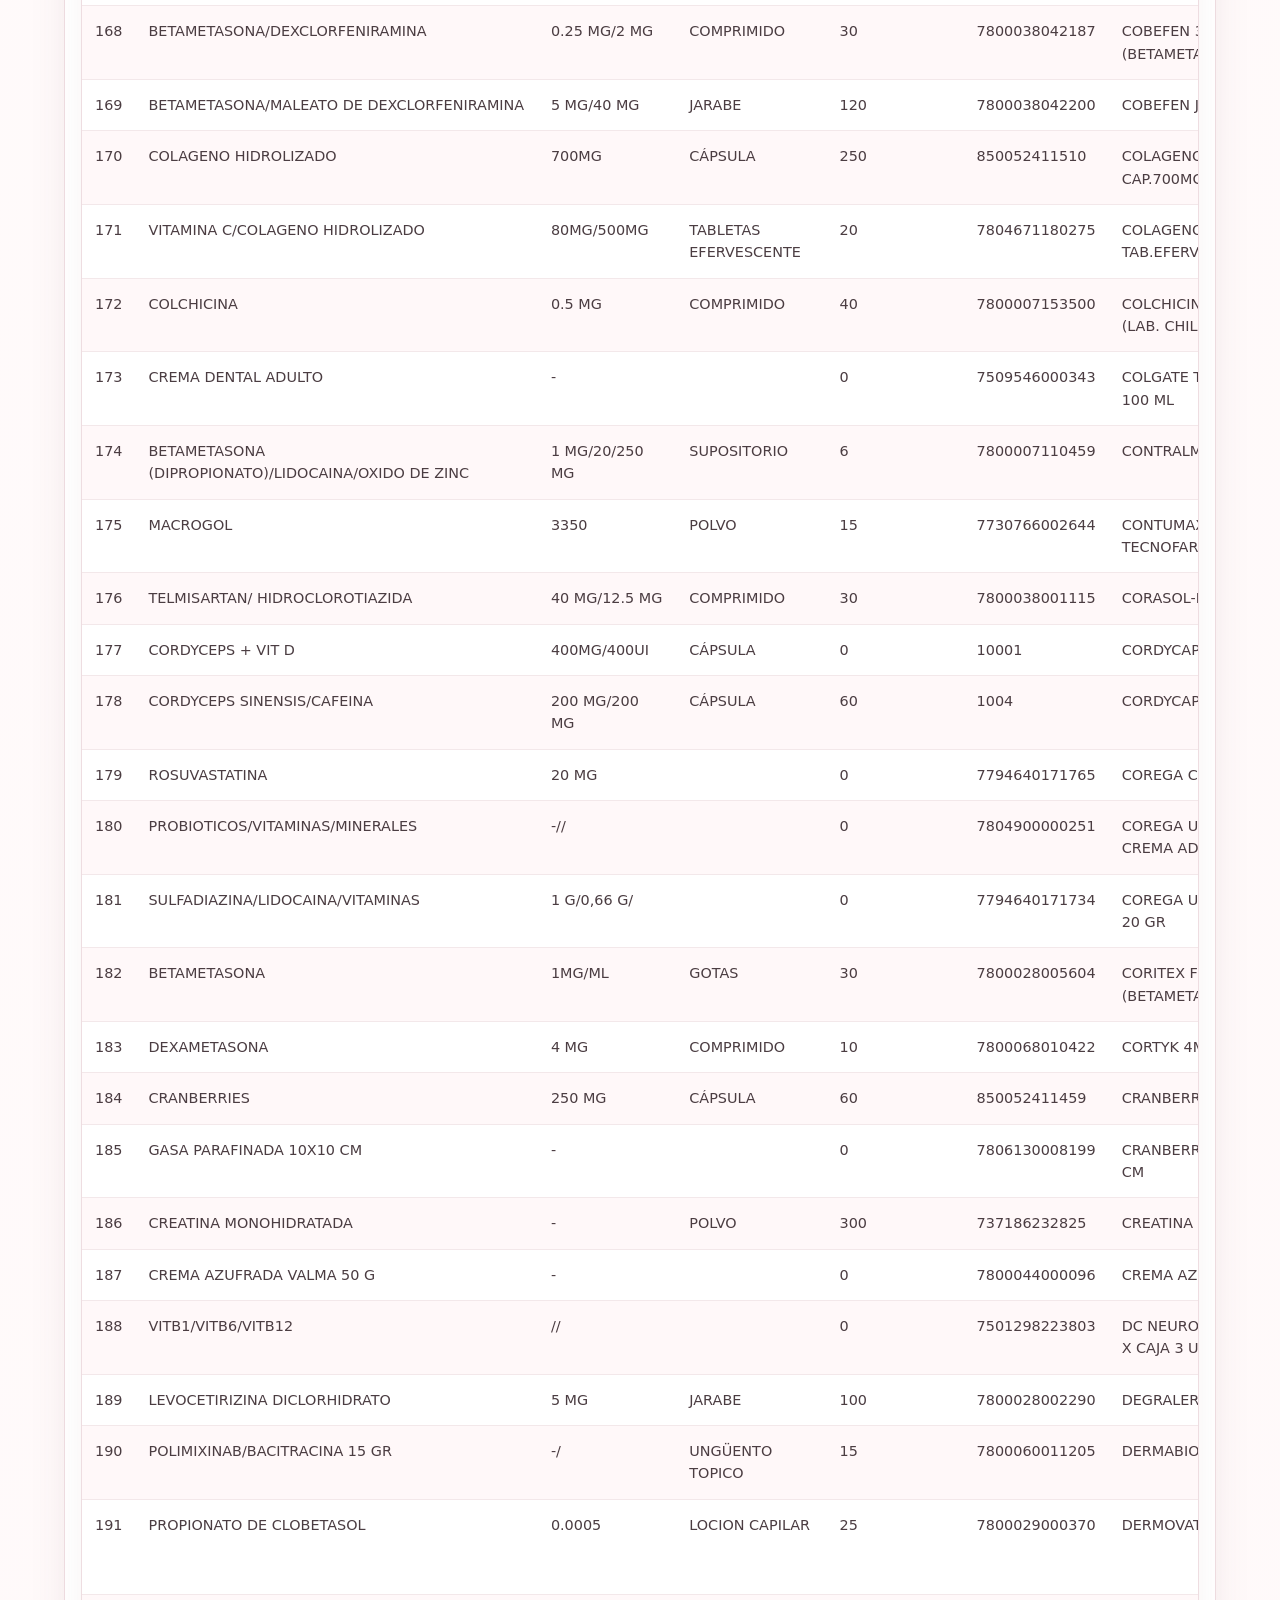
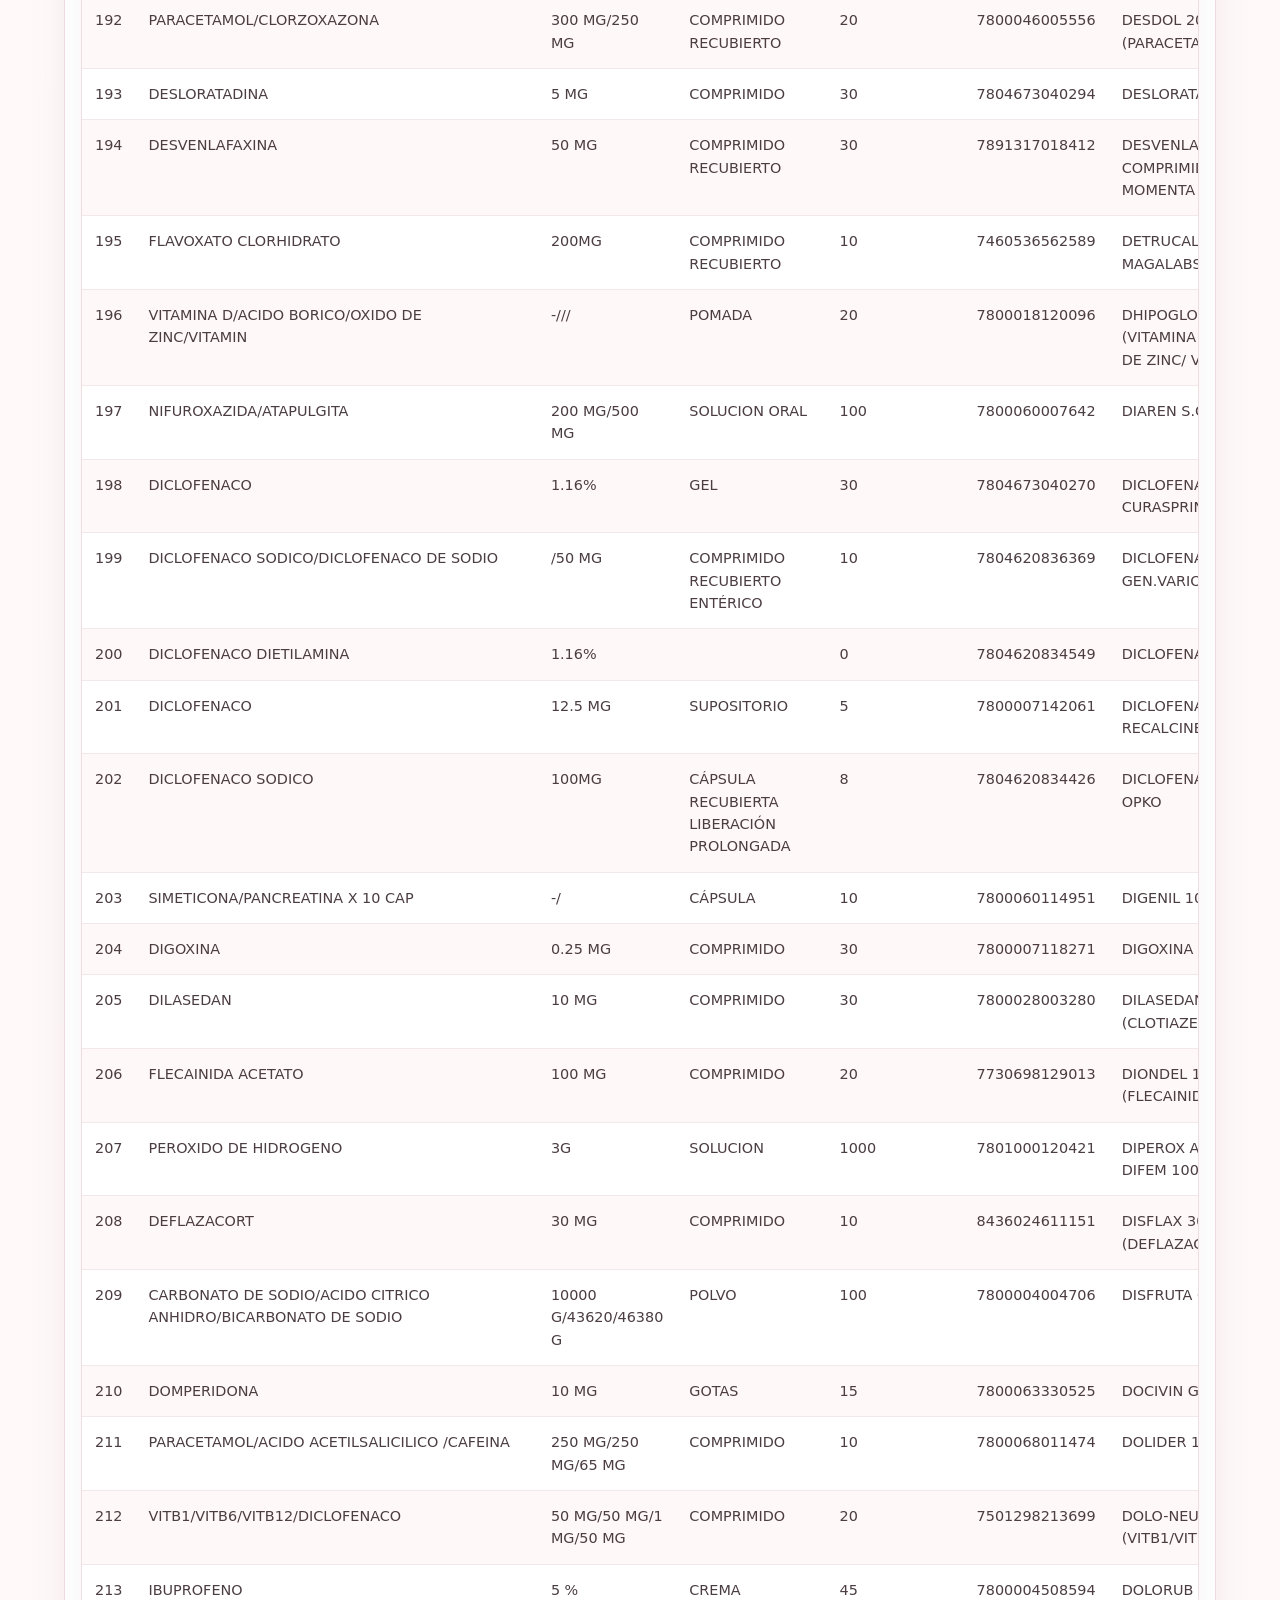
==== commit 954875bc: "Elevar diseño visual del listado de precios" ====
--- a/index.html
+++ b/index.html
@@ -497,3 +497,4 @@
 </script>
 </body>
 </html>
+<style>/* FarmaJovi */:root{--fj-ink:#3b3034;--fj-pink:#c96879;--fj-line:#eedde1}*{box-sizing:border-box}body{font-family:Inter,ui-sans-serif,system-ui,-apple-system,"Segoe UI",sans-serif!important;background:linear-gradient(135deg,#fffdfd,#fff4f5)!important;color:var(--fj-ink)!important;line-height:1.55}.container{max-width:1200px!important;margin:auto!important;padding:34px 24px 68px!important}.card{background:#fff!important;border:1px solid var(--fj-line)!important;border-radius:20px!important;box-shadow:0 14px 38px rgba(117,61,74,.08)!important}h1,h2,h3{color:#34292d!important;letter-spacing:-.035em!important;line-height:1.12!important}h1{font-size:clamp(2.1rem,4vw,3.7rem)!important;font-weight:780!important}h2{font-size:clamp(1.25rem,2vw,1.65rem)!important;font-weight:760!important}p,li{color:#6e6267!important}</style><style>#instrucciones{display:grid!important;grid-template-columns:repeat(3,minmax(0,1fr))!important;gap:16px!important;margin:28px 0!important}#instrucciones>div{background:#fff!important;border:1px solid var(--fj-line)!important;border-radius:18px!important;padding:22px!important;box-shadow:0 8px 25px rgba(117,61,74,.055)!important}#instrucciones li::marker{color:var(--fj-pink)!important}input[type="search"],input[type="text"],select{min-height:52px!important;border:1px solid #e8cfd4!important;border-radius:14px!important;background:#fff!important;color:var(--fj-ink)!important;font:inherit!important;padding:0 16px!important;outline:none!important}input[type="search"]:focus,input[type="text"]:focus,select:focus{border-color:var(--fj-pink)!important;box-shadow:0 0 0 4px rgba(201,104,121,.13)!important}button{border:1px solid #e9c9d0!important;border-radius:999px!important;background:#fff!important;color:#8d4757!important;font-weight:700!important;padding:11px 15px!important}button:hover{background:#fff1f3!important;border-color:var(--fj-pink)!important}#quickFilters{display:flex!important;flex-wrap:wrap!important;gap:8px!important;margin:14px 0 8px!important}#quickFilters button:last-child{background:var(--fj-pink)!important;border-color:var(--fj-pink)!important;color:#fff!important}</style><style>.table-wrap,.table-container{border:1px solid var(--fj-line)!important;border-radius:18px!important;overflow:auto!important;background:#fff!important;box-shadow:0 12px 32px rgba(117,61,74,.06)!important}table{width:100%!important;min-width:1060px!important;border-collapse:separate!important;border-spacing:0!important}thead th{position:sticky!important;top:0!important;z-index:1!important;background:#b85f71!important;color:#fff!important;font-size:.76rem!important;font-weight:760!important;letter-spacing:.045em!important;text-transform:uppercase!important;padding:15px 13px!important;border:0!important;text-align:left!important;white-space:nowrap!important}tbody td{color:#4b3d42!important;padding:14px 13px!important;border:0!important;border-bottom:1px solid #f3e8ea!important;font-size:.9rem!important;vertical-align:top!important}tbody tr:nth-child(even){background:#fff8f9!important}tbody tr:hover{background:#fff0f3!important}tbody td:nth-child(8),tbody td:nth-child(9){font-weight:780!important;color:#9c4d5e!important;white-space:nowrap!important}@media(max-width:820px){.container{padding:20px 15px 44px!important}#instrucciones{grid-template-columns:1fr!important;gap:12px!important}#instrucciones>div{padding:18px!important}input[type="search"],input[type="text"],select{width:100%!important}table{min-width:900px!important}}</style>
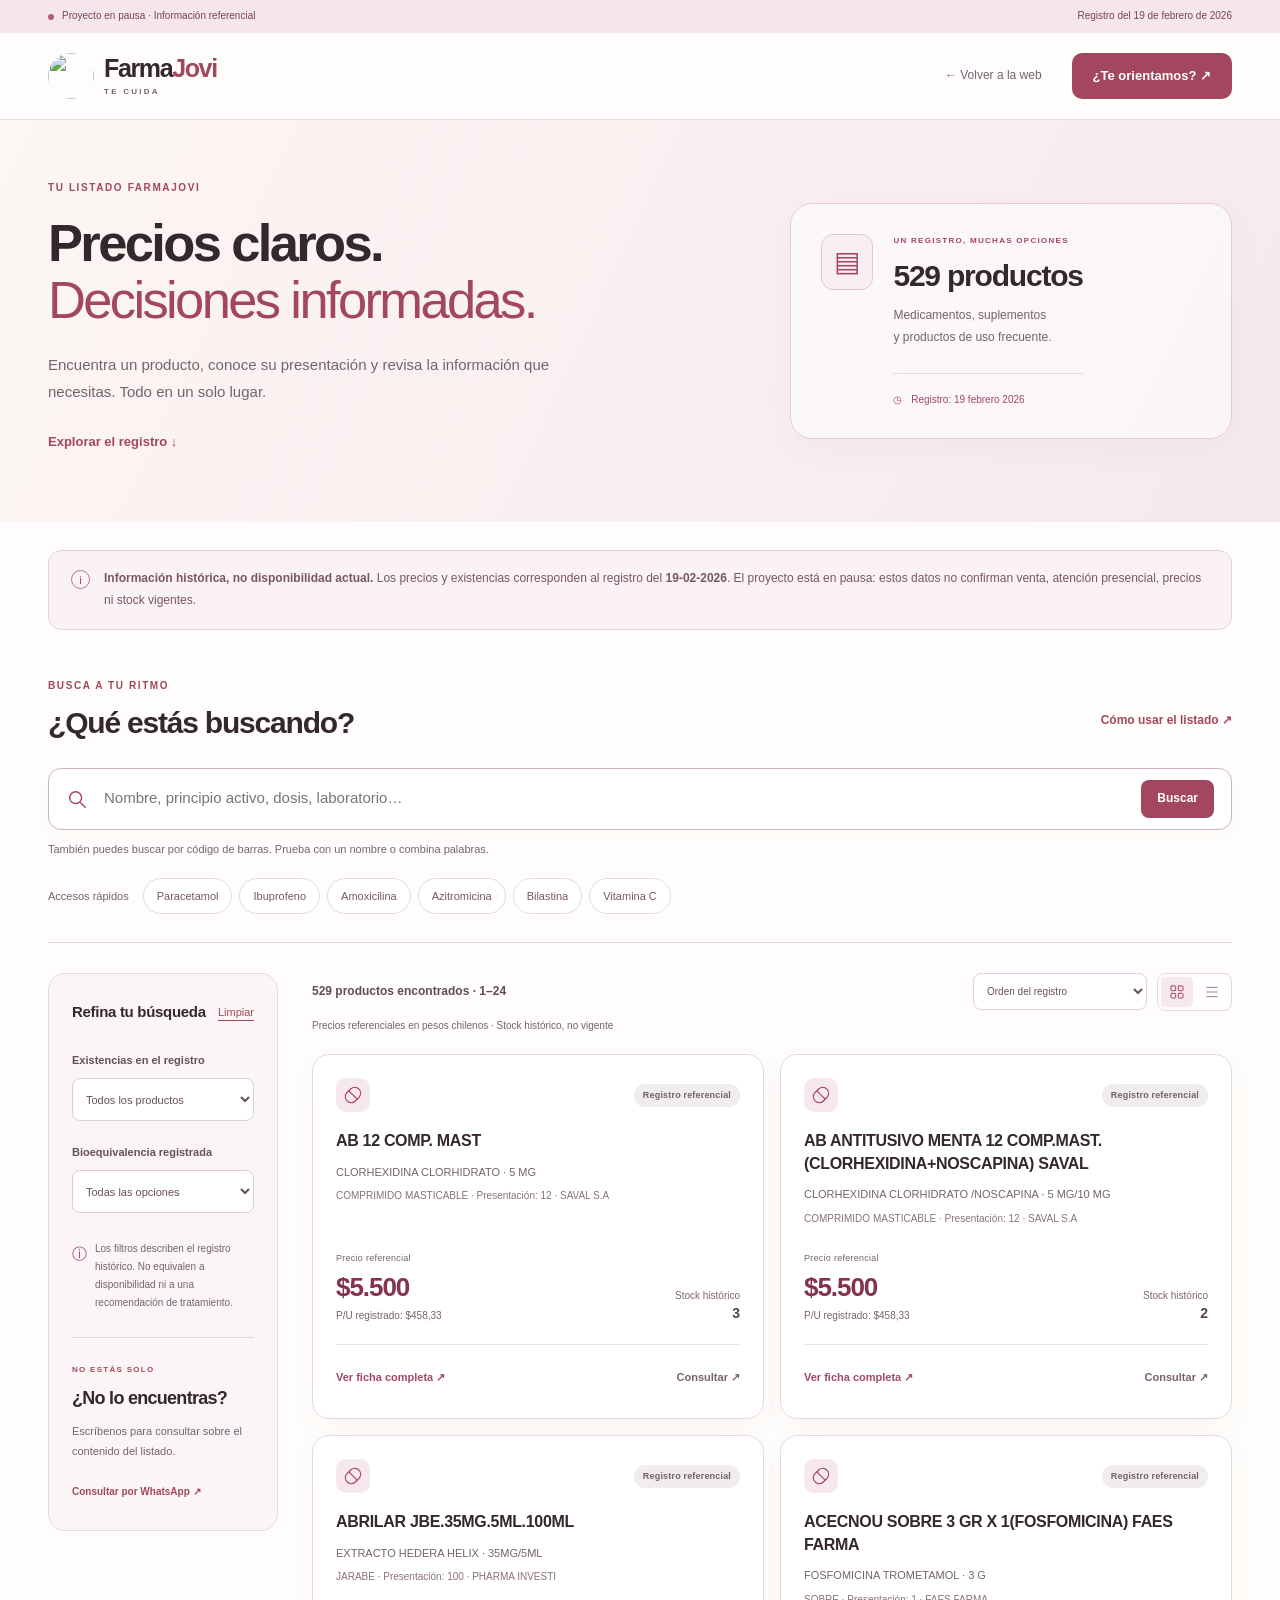
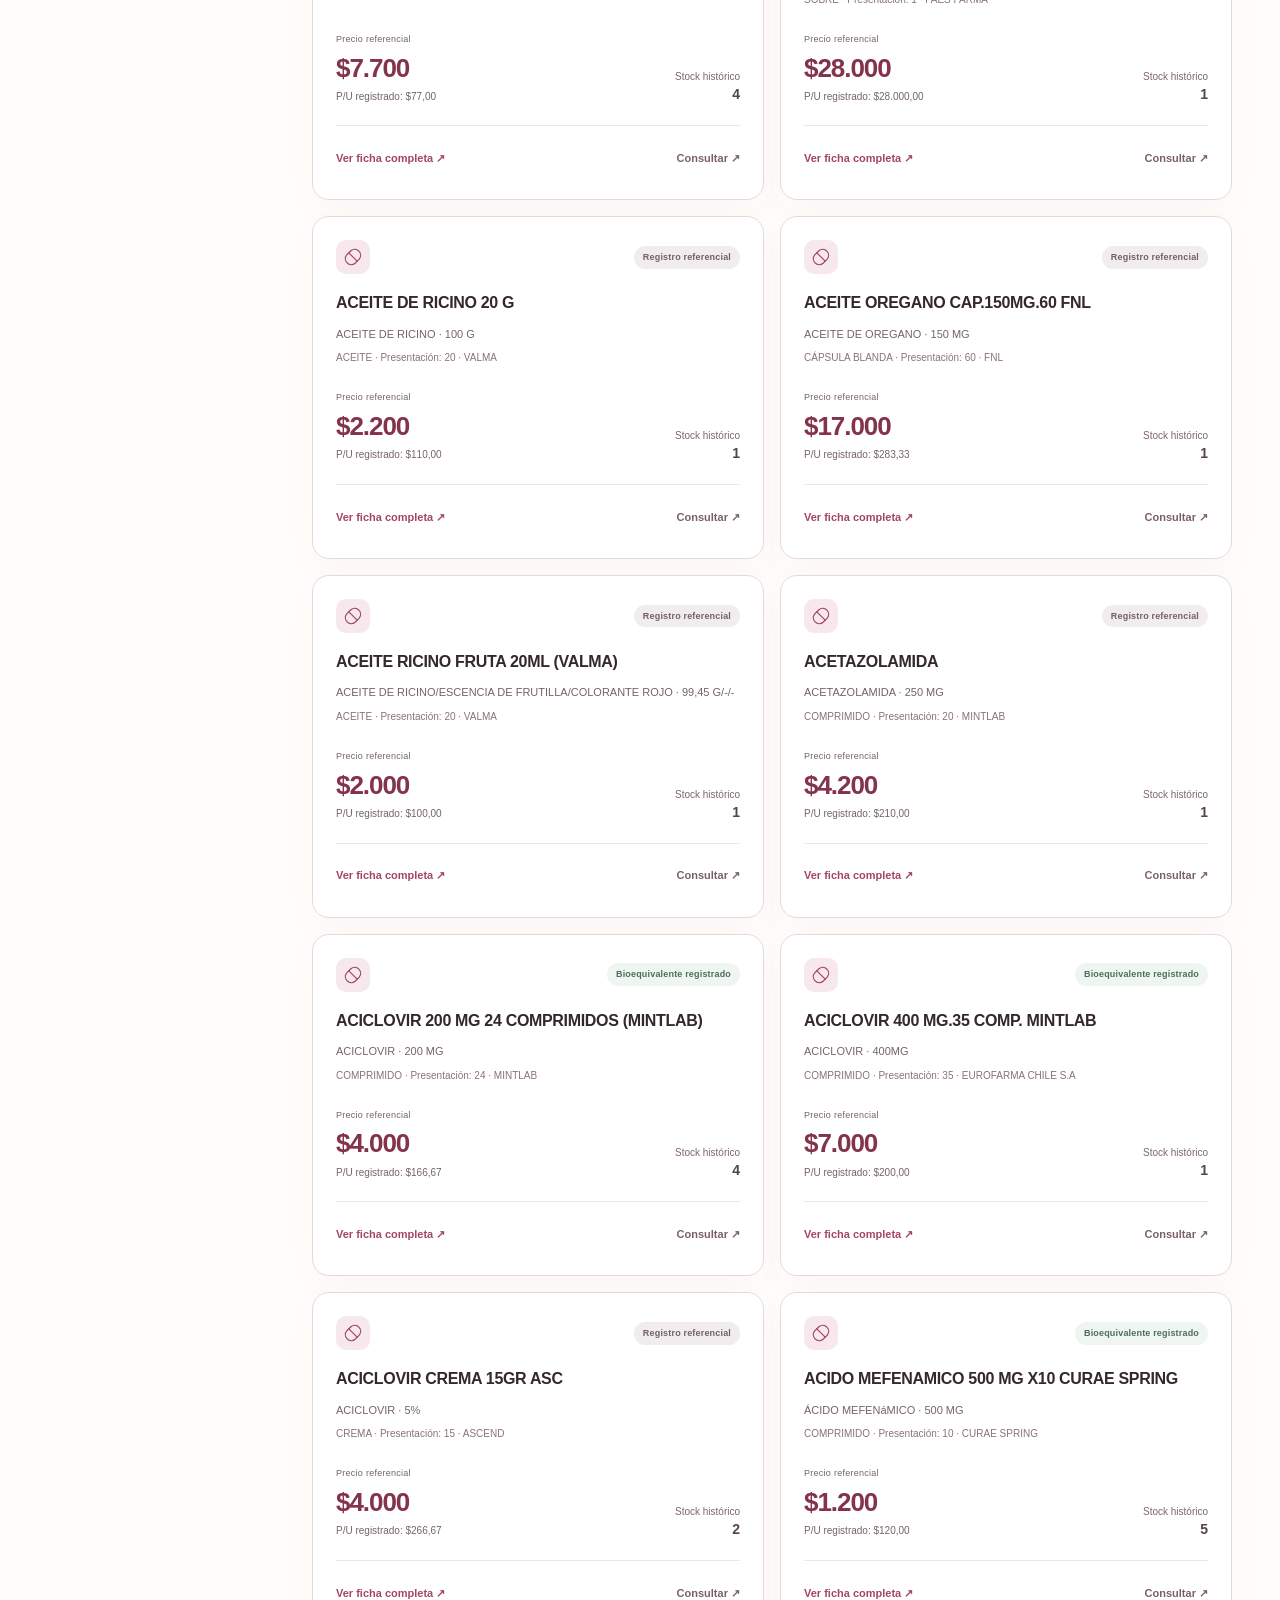
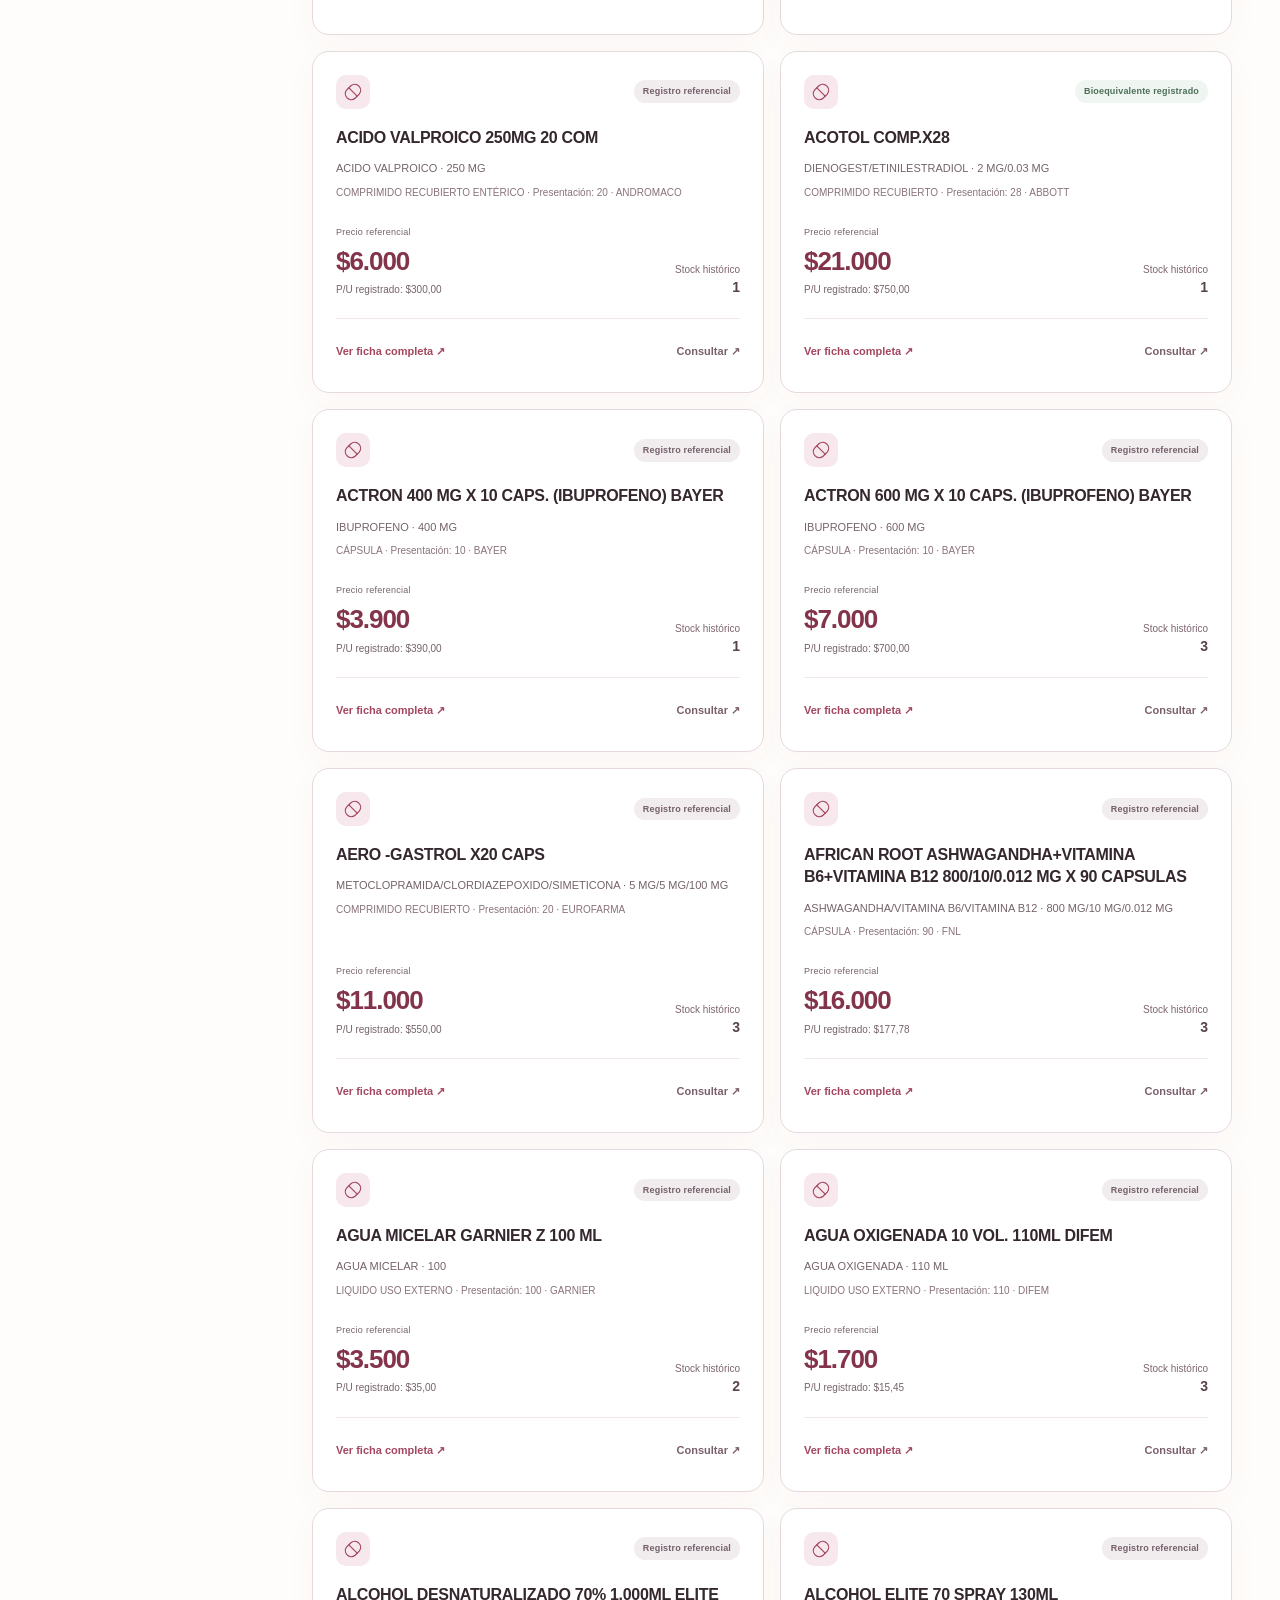
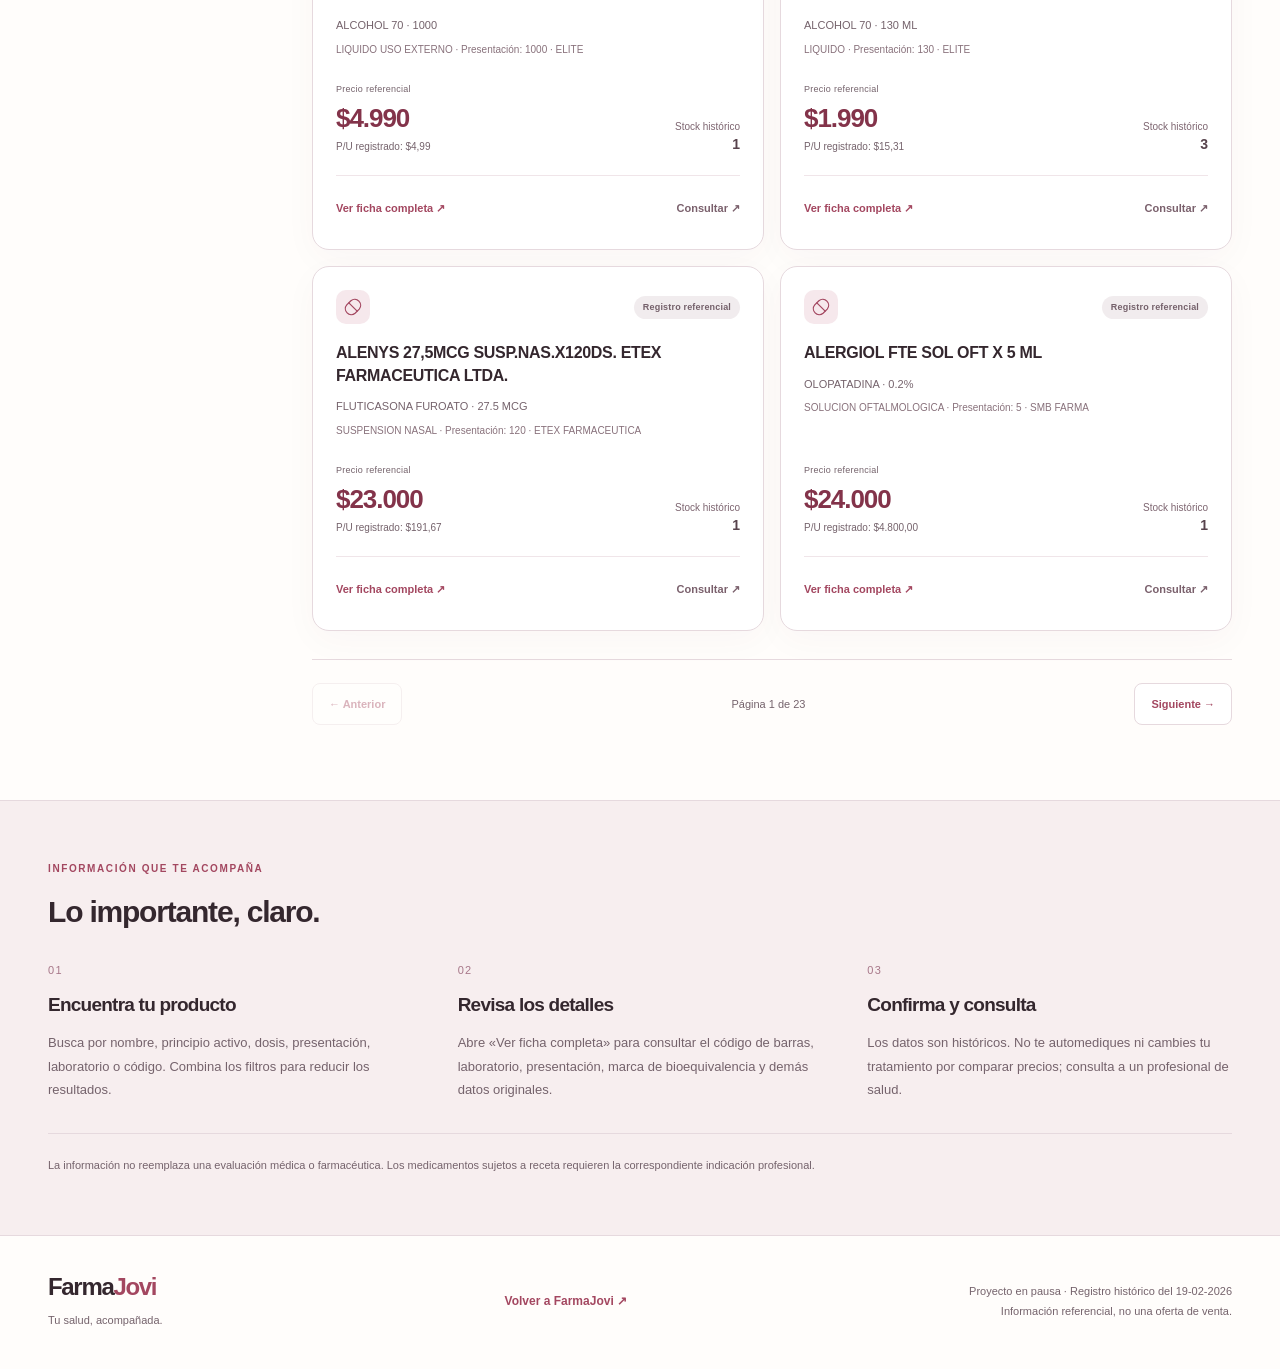
==== commit d9d420ea: "Restyle FarmaJovi reference catalog with responsive cards, filters and complete product records" ====
--- a/index.html
+++ b/index.html
@@ -1,500 +1,40 @@
 <!doctype html>
 <html lang="es">
 <head>
-<meta charset="utf-8">
-<meta name="viewport" content="width=device-width, initial-scale=1">
-<meta name="google-site-verification" content="CnthCSTjtT71YuMdhmVOY5mIWvfYKcDNqhYI2BI1tfM" /> 
-<title>Lista de precios referencial | Proyecto FarmaJovi</title>
-<meta name="description" content="Consulta la lista de precios referencial del proyecto FarmaJovi. Busca medicamentos y suplementos, filtra el registro y contáctanos por WhatsApp para más información.">
-<meta name="robots" content="index,follow">
-<meta name="theme-color" content="#eb5e7e">
-<meta name="author" content="FarmaJovi">
-<meta property="og:title" content="Lista de precios referencial | Proyecto FarmaJovi">
-<meta property="og:description" content="Listado referencial de medicamentos, suplementos y productos del proyecto FarmaJovi, con buscador, filtros y contacto por WhatsApp.">
-<meta property="og:type" content="website">
-<meta property="og:locale" content="es_CL">
-<style>
-:root{
---bg:#fffaf8;
---card:#ffffff;
---card2:#fff4f2;
---text:#2f3036;
---muted:#6f747c;
---accent:#e98291;
---neutral:#f2dfe0;
-}
-body{
-margin:0;
-font-family:sans-serif;
-background:linear-gradient(135deg,#fffaf8,#fff);
-color:var(--text);
-}
-.container{
-padding:1rem;
-}
-.card{
-background:var(--card);
-padding:1rem;
-border-radius:0.9rem;
-box-shadow:0 0 1rem rgba(0,0,0,0.35);
-}
-.hero{
-margin-bottom:1rem;
-padding:1.1rem;
-border:1px solid var(--neutral);
-border-radius:0.9rem;
-background:linear-gradient(180deg, rgba(235,94,126,0.08), rgba(255,255,255,0.02));
-}
-.hero-top{
-display:flex;
-justify-content:space-between;
-align-items:flex-start;
-gap:1rem;
-flex-wrap:wrap;
-}
-.hero h1{
-margin-bottom:0.25rem;
-}
-.hero p{
-margin:0.3rem 0;
-color:var(--muted);
-line-height:1.5;
-}
-.info-grid{
-display:grid;
-grid-template-columns:repeat(auto-fit,minmax(220px,1fr));
-gap:0.75rem;
-margin-top:1rem;
-}
-.info-box{
-background:rgba(255,255,255,0.02);
-border:1px solid var(--neutral);
-border-radius:0.8rem;
-padding:0.85rem;
-}
-.info-box strong{
-display:block;
-margin-bottom:0.3rem;
-}
-.cta-row{
-display:flex;
-flex-wrap:wrap;
-gap:0.75rem;
-margin-top:1rem;
-}
-.cta-btn{
-display:inline-flex;
-align-items:center;
-justify-content:center;
-padding:0.75rem 1rem;
-border-radius:999px;
-text-decoration:none;
-font-weight:700;
-border:1px solid var(--accent);
-}
-.cta-primary{
-background:var(--accent);
-color:#fff;
-}
-.cta-secondary{
-color:var(--text);
-background:transparent;
-}
-.notice-grid{
-display:grid;
-grid-template-columns:repeat(auto-fit,minmax(260px,1fr));
-gap:0.85rem;
-margin:1rem 0;
-}
-.notice{
-background:var(--card2);
-border:1px solid var(--neutral);
-border-radius:0.8rem;
-padding:0.95rem;
-}
-.notice h2{
-margin:0 0 0.45rem;
-font-size:1rem;
-}
-.notice ul{
-margin:0;
-padding-left:1rem;
-color:var(--muted);
-line-height:1.55;
-}
-.notice p{
-margin:0;
-color:var(--muted);
-line-height:1.55;
-}
-.section-title{
-margin:0.25rem 0 0.75rem;
-font-size:1rem;
-color:var(--text);
-}
-h1{
-margin:0 0 0.5rem;
-font-size:1.5rem;
-font-weight:bold;
-}
-.search-bar{
-display:flex;
-flex-wrap:wrap;
-gap:0.5rem;
-margin-bottom:0.5rem;
-}
-.search-input{
-flex:1;
-padding:0.5rem;
-background:var(--card2);
-color:var(--text);
-border:1px solid var(--neutral);
-border-radius:0.25rem;
-}
-.select-filter{
-padding:0.5rem;
-background:var(--card2);
-color:var(--text);
-border:1px solid var(--neutral);
-border-radius:0.25rem;
-}
-.table-container{
-overflow-x:auto;
-}
-table{
-width:100%;
-border-collapse:collapse;
-}
-th, td{
-padding:0.5rem;
-text-align:left;
-border-bottom:1px solid var(--neutral);
-}
-th{
-cursor:default;
-}
-mark{
-background:var(--accent);
-color:var(--bg);
-padding:0 0.15em;
-border-radius:0.15em;
-}
-
-.quick-filters{
-display:flex;
-flex-wrap:wrap;
-gap:0.5rem;
-margin:0.25rem 0 0.75rem;
-}
-.quick-btn{
-padding:0.55rem 0.85rem;
-background:var(--card2);
-color:var(--text);
-border:1px solid var(--neutral);
-border-radius:999px;
-cursor:pointer;
-font-size:0.92rem;
-line-height:1;
-transition:all 0.18s ease;
-}
-.quick-btn:hover{
-border-color:var(--accent);
-transform:translateY(-1px);
-}
-.quick-btn.active{
-background:var(--accent);
-color:#fff;
-border-color:var(--accent);
-box-shadow:0 0 0 0.2rem rgba(235,94,126,0.18);
-}
-@media (max-width:640px){
-.quick-btn{
-font-size:0.85rem;
-padding:0.5rem 0.75rem;
-}
-}
-
-</style>
-<style>body{font-family:Inter,ui-sans-serif,system-ui,sans-serif}.container{max-width:1180px;margin:auto;padding:24px}.card{border:1px solid #f0dfe0;border-radius:22px;box-shadow:0 14px 35px #803b4a12}.btn,.button,button{border-radius:999px!important}.table-wrap,table{border-radius:18px;overflow:hidden}a{color:#b95f70}</style></head>
+ <meta charset="utf-8"><meta name="viewport" content="width=device-width,initial-scale=1">
+ <meta name="google-site-verification" content="CnthCSTjtT71YuMdhmVOY5mIWvfYKcDNqhYI2BI1tfM">
+ <title>Listado de precios referencial | FarmaJovi</title>
+ <meta name="description" content="Explora el registro referencial de precios de FarmaJovi del 19-02-2026. Busca por producto o principio activo y consulta sus datos. No representa stock ni precios vigentes.">
+ <meta name="theme-color" content="#a34760"><meta name="robots" content="index,follow">
+ <link rel="canonical" href="https://farmaciafarmajovi-max.github.io/LISTADO-PRECIOS-FARMAJOVI/">
+ <link rel="icon" type="image/png" href="https://farmaciafarmajovi-max.github.io/FarmaJovi/farmajovi-install-192.png">
+ <meta property="og:title" content="Precios claros. Decisiones informadas. | FarmaJovi"><meta property="og:description" content="Busca en el registro histórico de productos de FarmaJovi, con filtros y datos de presentación. Información referencial, no stock vigente."><meta property="og:type" content="website"><meta property="og:locale" content="es_CL">
+ <link rel="stylesheet" href="listado.css?v=20261112"><script src="catalog-data.js?v=20261112" defer></script><script src="listado.js?v=20261112" defer></script>
+</head>
 <body>
-<div class="container">
-<div class="card">
-<section class="hero">
- <div class="hero-top">
-  <div>
-   <h1>Lista de precios referencial | Proyecto FarmaJovi</h1>
-   <p>Listado referencial del proyecto FarmaJovi con buscador de medicamentos y suplementos, filtros y contacto directo por WhatsApp para consultas.</p>
-   <p><strong>Fecha del registro:</strong> 19-02-2026.</p>
-   <p><strong>Importante:</strong> esta información es histórica y no representa una farmacia actualmente operativa ni stock vigente.</p>
-  </div>
-  <div class="cta-row">
-   <a class="cta-btn cta-primary" href="https://wa.me/56942748056?text=Hola%20FarmaJovi%2C%20quiero%20consultar%20por%20un%20producto%20de%20la%20lista">WhatsApp</a>
-   <a class="cta-btn cta-secondary" href="#instrucciones">Cómo usar esta lista</a>
-  </div>
- </div>
- <div class="info-grid">
-  <div class="info-box">
-   <strong>WhatsApp</strong>
-   +56 9 4274 8056
-  </div>
-  <div class="info-box">
-   <strong>Qué encontrarás aquí</strong>
-   Un registro referencial de medicamentos, suplementos y otros productos, con búsqueda por principio activo, nombre, dosis, laboratorio o código de barras.
-  </div>
- </div>
-</section>
-
-<section class="notice-grid" id="instrucciones">
- <article class="notice">
-  <h2>Cómo usar esta lista</h2>
-  <ul>
-   <li>Escribe el nombre del producto, principio activo, dosis o código de barra.</li>
-   <li>Usa los botones rápidos para búsquedas frecuentes.</li>
-   <li>Filtra por stock registrado para revisar el estado incorporado en la fecha del listado.</li>
-  </ul>
- </article>
- <article class="notice">
-  <h2>Información importante</h2>
-  <ul>
-   <li>Los precios corresponden a un registro referencial fechado el 19-02-2026.</li>
-   <li>El stock mostrado es histórico y no representa información comercial actual.</li>
-   <li>Para consultas sobre productos o el proyecto, utiliza el canal de WhatsApp.</li>
-  </ul>
- </article>
- <article class="notice">
-  <h2>Advertencias</h2>
-  <ul>
-   <li>No te automediques. Consulta a un profesional de salud cuando corresponda.</li>
-   <li>Los medicamentos sujetos a receta se dispensan conforme a la normativa chilena.</li>
-   <li>La información publicada no reemplaza indicación médica ni evaluación farmacéutica.</li>
-  </ul>
- </article>
-</section>
-
-<h2 class="section-title">Buscador de productos</h2>
-<div class="search-bar">
-<input id="search" type="text" class="search-input" placeholder="Buscar producto, principio activo, dosis..." />
-<select id="stockFilter" class="select-filter">
-<option value="todos">Todos</option>
-<option value="con">Con stock registrado</option>
-<option value="sin">Sin stock registrado</option>
-</select>
-</div>
-<div class="quick-filters" id="quickFilters">
-<button class="quick-btn" type="button" data-query="paracetamol">Paracetamol</button>
-<button class="quick-btn" type="button" data-query="ibuprofeno">Ibuprofeno</button>
-<button class="quick-btn" type="button" data-query="amoxicilina">Amoxicilina</button>
-<button class="quick-btn" type="button" data-query="azitromicina">Azitromicina</button>
-<button class="quick-btn" type="button" data-query="bilastina">Bilastina</button>
-<button class="quick-btn" type="button" data-query="vitamina c">Vitamina C</button>
-<button class="quick-btn" type="button" data-clear="true">Limpiar</button>
-</div>
-<div id="summary" style="margin-bottom:0.5rem;font-size:0.9rem;color:var(--muted);"></div>
-<div class="table-container">
-<table>
-<thead>
-<tr>
-<th>N.º</th>
-<th>Principio Activo</th>
-<th>Dosis</th>
-<th>Forma</th>
-<th>Presentación</th>
-<th>Código</th>
-<th>Nombre</th>
-<th>Precio</th>
-<th>P/U</th>
-<th>Stock registrado</th>
-<th>Bioequivalente</th>
-<th>Petitorio</th>
-<th>Laboratorio</th>
-</tr>
-</thead>
-<tbody id="tableBody"></tbody>
-</table>
-</div>
-</div>
-
-<section class="notice-grid" style="margin-top:1rem;">
- <article class="notice">
-  <h2>Sobre esta lista</h2>
-  <p>Esta página forma parte de la presentación del proyecto FarmaJovi y reúne un registro referencial de medicamentos, suplementos y productos de uso frecuente. Fue diseñada para facilitar la búsqueda por principio activo, nombre comercial, presentación y laboratorio, con una vía directa de contacto por WhatsApp para resolver dudas.</p>
- </article>
- <article class="notice">
-  <h2>Atención al cliente</h2>
-  <p>Si no encuentras un producto, escríbenos por WhatsApp. Podemos orientarte sobre el contenido del listado, alternativas farmacéuticas, bioequivalentes y presentaciones registradas.</p>
- </article>
-</section>
-</div>
-</div>
-<script type="application/ld+json">
-{
- "@context": "https://schema.org",
- "@type": "Organization",
- "name": "FarmaJovi",
- "url": "https://farmaciafarmajovi-max.github.io/FarmaJovi/",
- "telephone": "+56 9 4274 8056",
- "description": "Proyecto de farmacia, salud y bienestar con información referencial de medicamentos, suplementos y productos."
-}
-</script>
-<script>
-// Datos generados a partir del listado de precios (.xls) del 19-02-2026
-const rawData = [{"pa_nombres": "CLORHEXIDINA CLORHIDRATO", "pa_dosis": "5 MG", "forma": "COMPRIMIDO MASTICABLE", "presentacion": "12", "controlado": "NO", "codigo_barra": "7800060005723", "nombre": "AB 12 COMP. MAST", "bioequivalente": "NO", "petitorio_minimo": "NO", "precio": "5500", "laboratorio": "SAVAL S.A", "stock": "3", "tipo_calculo": "1", "sigla": "COM.MAST"}, {"pa_nombres": "CLORHEXIDINA CLORHIDRATO /NOSCAPINA", "pa_dosis": "5 MG/10 MG", "forma": "COMPRIMIDO MASTICABLE", "presentacion": "12", "controlado": "NO", "codigo_barra": "7800060005754", "nombre": "AB ANTITUSIVO MENTA 12 COMP.MAST. (CLORHEXIDINA+NOSCAPINA) SAVAL", "bioequivalente": "NO", "petitorio_minimo": "NO", "precio": "5500", "laboratorio": "SAVAL S.A", "stock": "2", "tipo_calculo": "1", "sigla": "COM.MAST"}, {"pa_nombres": "EXTRACTO HEDERA HELIX", "pa_dosis": "35MG/5ML", "forma": "JARABE", "presentacion": "100", "controlado": "NO", "codigo_barra": "4104480705199", "nombre": "ABRILAR JBE.35MG.5ML.100ML", "bioequivalente": "NO", "petitorio_minimo": "NO", "precio": "7700", "laboratorio": "PHARMA INVESTI", "stock": "4", "tipo_calculo": "2", "sigla": "JBE"}, {"pa_nombres": "FOSFOMICINA TROMETAMOL", "pa_dosis": "3 G", "forma": "SOBRE", "presentacion": "1", "controlado": "NO", "codigo_barra": "8436024617511", "nombre": "ACECNOU SOBRE 3 GR X 1(FOSFOMICINA) FAES FARMA", "bioequivalente": "NO", "petitorio_minimo": "NO", "precio": "28000", "laboratorio": "FAES FARMA", "stock": "1", "tipo_calculo": "1", "sigla": "SOB"}, {"pa_nombres": "ACEITE DE RICINO", "pa_dosis": "100 G", "forma": "ACEITE", "presentacion": "20", "controlado": "NO", "codigo_barra": "7800044000416", "nombre": "ACEITE DE RICINO 20 G", "bioequivalente": "NO", "petitorio_minimo": "NO", "precio": "2200", "laboratorio": "VALMA", "stock": "1", "tipo_calculo": "2", "sigla": "ACEITE"}, {"pa_nombres": "ACEITE DE OREGANO", "pa_dosis": "150 MG", "forma": "CÁPSULA BLANDA", "presentacion": "60", "controlado": "NO", "codigo_barra": "850059630389", "nombre": "ACEITE OREGANO CAP.150MG.60 FNL", "bioequivalente": "NO", "petitorio_minimo": "NO", "precio": "17000", "laboratorio": "FNL", "stock": "1", "tipo_calculo": "1", "sigla": "CAP.BLAND"}, {"pa_nombres": "ACEITE DE RICINO/ESCENCIA DE FRUTILLA/COLORANTE ROJO", "pa_dosis": "99,45 G/-/-", "forma": "ACEITE", "presentacion": 
-"20", "controlado": "NO", "codigo_barra": "7800044000430", "nombre": "ACEITE RICINO FRUTA 20ML (VALMA)", "bioequivalente": "NO", "petitorio_minimo": "NO", "precio": "2000", "laboratorio": "VALMA", "stock": "1", "tipo_calculo": "2", "sigla": "ACEITE"}, {"pa_nombres": "ACETAZOLAMIDA", "pa_dosis": "250 MG", "forma": "COMPRIMIDO", "presentacion": "20", "controlado": "NO", "codigo_barra": "7800063111032", "nombre": "ACETAZOLAMIDA", "bioequivalente": "NO", "petitorio_minimo": "SI", "precio": "4200", "laboratorio": "MINTLAB", "stock": "1", "tipo_calculo": "1", "sigla": "COM"}, {"pa_nombres": "ACICLOVIR", "pa_dosis": "200 MG", "forma": "COMPRIMIDO", "presentacion": "24", "controlado": "NO", "codigo_barra": "7800063116372", "nombre": "ACICLOVIR 200 MG 24 COMPRIMIDOS (MINTLAB)", "bioequivalente": "SI", "petitorio_minimo": "NO", "precio": "4000", "laboratorio": "MINTLAB", "stock": "4", "tipo_calculo": "1", "sigla": "COM"}, {"pa_nombres": "ACICLOVIR", "pa_dosis": "400MG", "forma": "COMPRIMIDO", "presentacion": "35", "controlado": "NO", "codigo_barra": "7800063116778", "nombre": "ACICLOVIR 400 MG.35 COMP. MINTLAB", "bioequivalente": "SI", "petitorio_minimo": "NO", "precio": "7000", "laboratorio": "EUROFARMA CHILE S.A", "stock": "1", "tipo_calculo": "1", "sigla": "COM"}, {"pa_nombres": "ACICLOVIR", "pa_dosis": "5%", "forma": "CREMA", "presentacion": "15", "controlado": "NO", "codigo_barra": "7804650885894", "nombre": "ACICLOVIR CREMA 15GR ASC", "bioequivalente": "NO", "petitorio_minimo": "NO", "precio": "4000", "laboratorio": "ASCEND", "stock": "2", "tipo_calculo": "2", "sigla": "CREMA"}, {"pa_nombres": "ÁCIDO MEFENáMICO", "pa_dosis": "500 MG", "forma": "COMPRIMIDO", "presentacion": "10", "controlado": "NO", "codigo_barra": "7804673040225", "nombre": "ACIDO MEFENAMICO 500 MG X10 CURAE SPRING", "bioequivalente": "SI", "petitorio_minimo": "NO", "precio": "1200", "laboratorio": "CURAE SPRING", "stock": "5", "tipo_calculo": "1", "sigla": "COM"}, {"pa_nombres": "ACIDO VALPROICO", "pa_dosis": "250 MG", "forma": "COMPRIMIDO RECUBIERTO ENTÉRICO", "presentacion": "20", "controlado": "NO", "codigo_barra": "7800018000930", "nombre": "ACIDO VALPROICO 250MG 20 COM", "bioequivalente": "NO", "petitorio_minimo": "NO", "precio": "6000", "laboratorio": "ANDROMACO", "stock": "1", "tipo_calculo": "1", "sigla": "COM.REC.ENT"}, {"pa_nombres": "DIENOGEST/ETINILESTRADIOL", "pa_dosis": "2 MG/0.03 MG", "forma": "COMPRIMIDO RECUBIERTO", "presentacion": "28", "controlado": "NO", "codigo_barra": "7800026547861", "nombre": "ACOTOL COMP.X28", "bioequivalente": "SI", "petitorio_minimo": "NO", "precio": "21000", "laboratorio": "ABBOTT", "stock": "1", "tipo_calculo": "1", "sigla": "COM.REC"}, {"pa_nombres": "IBUPROFENO", "pa_dosis": "400 MG", "forma": "CÁPSULA", "presentacion": "10", "controlado": "NO", "codigo_barra": "7793640992530", "nombre": "ACTRON 400 MG X 10 CAPS. (IBUPROFENO) BAYER", "bioequivalente": "NO", "petitorio_minimo": "NO", "precio": "3900", "laboratorio": "BAYER", "stock": "1", "tipo_calculo": "1", "sigla": "CAP"}, {"pa_nombres": "IBUPROFENO", "pa_dosis": "600 MG", "forma": "CÁPSULA", "presentacion": "10", "controlado": "NO", "codigo_barra": "7793640992523", "nombre": "ACTRON 600 MG X 10 CAPS. (IBUPROFENO) BAYER", "bioequivalente": "NO", "petitorio_minimo": "NO", "precio": "7000", "laboratorio": "BAYER", "stock": "3", "tipo_calculo": "1", "sigla": "CAP"}, {"pa_nombres": "METOCLOPRAMIDA/CLORDIAZEPOXIDO/SIMETICONA", "pa_dosis": "5 MG/5 MG/100 MG", "forma": "COMPRIMIDO RECUBIERTO", "presentacion": "20", "controlado": "NO", "codigo_barra": "7800046005112", "nombre": "AERO -GASTROL X20 CAPS", "bioequivalente": "NO", "petitorio_minimo": "NO", "precio": "11000", "laboratorio": "EUROFARMA", "stock": "3", "tipo_calculo": "1", "sigla": "COM.REC"}, {"pa_nombres": "ASHWAGANDHA/VITAMINA B6/VITAMINA B12", "pa_dosis": "800 MG/10 MG/0.012 MG", "forma": "CÁPSULA", "presentacion": "90", "controlado": "NO", "codigo_barra": "799192394898", "nombre": "AFRICAN ROOT ASHWAGANDHA+VITAMINA B6+VITAMINA B12 800/10/0.012 MG X 90 CAPSULAS", "bioequivalente": "NO", "petitorio_minimo": "NO", "precio": "16000", "laboratorio": "FNL", "stock": "3", "tipo_calculo": "1", "sigla": "CAP"}, {"pa_nombres": "AGUA MICELAR", "pa_dosis": "100", 
-"forma": "LIQUIDO USO EXTERNO", "presentacion": "100", "controlado": "NO", "codigo_barra": "3600542081160", "nombre": "AGUA MICELAR GARNIER Z 100 ML", "bioequivalente": "NO", "petitorio_minimo": "NO", "precio": "3500", "laboratorio": "GARNIER", "stock": "2", "tipo_calculo": "2", "sigla": "LIQ.USO.EXT"}, {"pa_nombres": "AGUA OXIGENADA", "pa_dosis": "110 ML", "forma": "LIQUIDO USO EXTERNO", "presentacion": "110", "controlado": "NO", "codigo_barra": "7801000001331", "nombre": "AGUA OXIGENADA 10 VOL. 110ML DIFEM", "bioequivalente": "NO", "petitorio_minimo": "NO", "precio": "1700", "laboratorio": "DIFEM", "stock": "3", "tipo_calculo": "2", "sigla": "LIQ.USO.EXT"}, {"pa_nombres": "ALCOHOL 70", "pa_dosis": "1000", "forma": "LIQUIDO USO EXTERNO", "presentacion": "1000", "controlado": "NO", "codigo_barra": "7800045001788", "nombre": "ALCOHOL DESNATURALIZADO 70% 1.000ML ELITE", "bioequivalente": "NO", "petitorio_minimo": "NO", "precio": "4990", "laboratorio": "ELITE", "stock": "1", "tipo_calculo": "2", "sigla": "LIQ.USO.EXT"}, {"pa_nombres": "ALCOHOL 70", "pa_dosis": "130 ML", "forma": "LIQUIDO", "presentacion": "130", "controlado": "NO", "codigo_barra": "10030462", "nombre": "ALCOHOL ELITE 70 SPRAY 130ML", "bioequivalente": "NO", "petitorio_minimo": "NO", "precio": "1990", "laboratorio": "ELITE", "stock": "3", "tipo_calculo": "2", "sigla": "LIQ"}, {"pa_nombres": "FLUTICASONA FUROATO", "pa_dosis": "27.5 MCG", "forma": "SUSPENSION NASAL", "presentacion": "120", "controlado": "NO", "codigo_barra": "7800030075008", "nombre": "ALENYS 27,5MCG SUSP.NAS.X120DS. ETEX FARMACEUTICA LTDA.", "bioequivalente": "NO", "petitorio_minimo": "NO", "precio": "23000", "laboratorio": "ETEX FARMACEUTICA", "stock": "1", "tipo_calculo": "2", "sigla": "SUSP.NAS"}, {"pa_nombres": "OLOPATADINA", "pa_dosis": "0.2%", "forma": "SOLUCION OFTALMOLOGICA", "presentacion": "5", "controlado": "NO", "codigo_barra": "7800016000291", "nombre": "ALERGIOL FTE SOL OFT X 5 ML", "bioequivalente": "NO", "petitorio_minimo": "NO", "precio": "24000", "laboratorio": "SMB FARMA", "stock": "1", "tipo_calculo": "2", "sigla": "SOL.OFT"}, {"pa_nombres": "MODAFINILO", "pa_dosis": "100MG", "forma": "COMPRIMIDO", "presentacion": "30", "controlado": "NO", "codigo_barra": "7800060414082", "nombre": "ALERTEX COM 100 MG X 30", "bioequivalente": "SI", "petitorio_minimo": "NO", "precio": "23000", "laboratorio": "SAVAL", "stock": "4", "tipo_calculo": "1", "sigla": "COM"}, {"pa_nombres": "FEXOFENADINA CLORHIDRATO", "pa_dosis": "180 MG", "forma": "COMPRIMIDO RECUBIERTO", "presentacion": "30", "controlado": "NO", "codigo_barra": "7804650884491", "nombre": "ALFEXA 180 MG X 30 COMP FEXOFENADINA", "bioequivalente": "SI", "petitorio_minimo": "NO", "precio": "20000", "laboratorio": "ASCEND", "stock": "1", "tipo_calculo": "1", "sigla": "COM.REC"}, {"pa_nombres": "BIFIDOBACTERIUM LONGUM", "pa_dosis": "1X10~9", "forma": "CÁPSULA", "presentacion": "30", "controlado": "NO", "codigo_barra": "5392000067417", "nombre": "ALFLOREX X30CAP. AXON PHARMA", "bioequivalente": "NO", "petitorio_minimo": "NO", "precio": "27600", "laboratorio": "AXON PHARMA", "stock": "1", "tipo_calculo": "1", "sigla": "CAP"}, {"pa_nombres": "PARACETAMOL", "pa_dosis": "120MG75ML", "forma": "JARABE", "presentacion": "60", "controlado": "NO", "codigo_barra": "7804614931230", "nombre": "ALGIAFIN JBE PARACETAMOL", "bioequivalente": "NO", "petitorio_minimo": "NO", "precio": "4500", "laboratorio": "INTERPHARMA (IPHSA)", "stock": "1", "tipo_calculo": "2", "sigla": "JBE"}, {"pa_nombres": "ALOE POLVO/LINAZA SEMILLA", "pa_dosis": "130 MG/130 MG", "forma": "CÁPSULA", "presentacion": "50", "controlado": "NO", "codigo_barra": "7803504000162", "nombre": "ALOELAX 50 CAPS", "bioequivalente": "NO", "petitorio_minimo": "NO", "precio": "12000", "laboratorio": "KNOP", "stock": "2", "tipo_calculo": "1", "sigla": "CAP"}, {"pa_nombres": "ALOPURINOL", "pa_dosis": "100 MG", "forma": "COMPRIMIDO", "presentacion": "20", "controlado": "NO", "codigo_barra": "8902281613707", "nombre": "ALOPURINOL 100MG X20COM. ANDROMACO FARMA", "bioequivalente": "SI", "petitorio_minimo": "SI", "precio": "1500", "laboratorio": "ANDROMACO", "stock": "3", "tipo_calculo": "1", "sigla": "COM"}, {"pa_nombres": "ALOPURINOL", "pa_dosis": "300 MG", "forma": "COMPRIMIDO", 
-"presentacion": "20", "controlado": "NO", "codigo_barra": "8902281611383", "nombre": "ALOPURINOL 300MG SEVENPHARMA", "bioequivalente": "SI", "petitorio_minimo": "NO", "precio": "2200", "laboratorio": "LAB SEVEN PHARMA", "stock": "1", "tipo_calculo": "1", "sigla": "COM"}, {"pa_nombres": "ALPRAZOLAM", "pa_dosis": "0.5 MG", "forma": "COMPRIMIDO", "presentacion": "30", "controlado": "NO", "codigo_barra": "7800063001203", "nombre": "ALPRAZOLAM 0,5 MG 30 COMP. (BE) MILAB", "bioequivalente": "SI", "petitorio_minimo": "SI", "precio": "1500", "laboratorio": "MINTLAB", "stock": "10", "tipo_calculo": "1", "sigla": "COM"}, {"pa_nombres": "TOPIRAMATO", "pa_dosis": "100 MG", "forma": "COMPRIMIDO RECUBIERTO", "presentacion": "60", "controlado": "NO", "codigo_barra": "7891317032258", "nombre": "AMATO 100MG X60 TOPIRAMATO EUROF", "bioequivalente": "SI", "petitorio_minimo": "NO", "precio": "57000", "laboratorio": "EUROFARMA", "stock": "1", "tipo_calculo": "1", "sigla": "COM.REC"}, {"pa_nombres": "AMBROXOL CLORHIDRATO", "pa_dosis": "30MG", "forma": "JARABE", "presentacion": "100", "controlado": "NO", "codigo_barra": "8903831007601", "nombre": "AMBROXOL CLORHIDRATO 30MG/5ML X 100ML JARABE", "bioequivalente": "NO", "petitorio_minimo": "NO", "precio": "3000", "laboratorio": "SEVEN PHARMA", "stock": "1", "tipo_calculo": "2", "sigla": "JBE"}, {"pa_nombres": "AMIODARONA", "pa_dosis": "200 MG", "forma": "COMPRIMIDO", "presentacion": "20", "controlado": "NO", "codigo_barra": "7800063110707", "nombre": "AMIODARONA 200MG X20COM. LABORATORIO CHILE", "bioequivalente": "NO", "petitorio_minimo": "SI", "precio": "6000", "laboratorio": "LAB. CHILE", "stock": "1", "tipo_calculo": "1", "sigla": "COM"}, {"pa_nombres": "AMITRIPTILINA CLORHIDRATO", "pa_dosis": "25 MG", "forma": "COMPRIMIDO", "presentacion": "24", "controlado": "NO", "codigo_barra": "7800007114525", "nombre": "AMITRIPTILINA 25MG X24COM.", "bioequivalente": "SI", "petitorio_minimo": "SI", "precio": "2000", "laboratorio": "LAB CHILE", "stock": "1", "tipo_calculo": "1", "sigla": "COM"}, {"pa_nombres": "AMLODIPINO", "pa_dosis": "10 MG", "forma": "COMPRIMIDO", "presentacion": "30", "controlado": "NO", "codigo_barra": "7800063112022", "nombre": "AMLODIPINO 10 MG 30 COM", "bioequivalente": "SI", "petitorio_minimo": "NO", "precio": "1800", "laboratorio": "MILAB", "stock": "1", "tipo_calculo": "1", "sigla": "COM"}, {"pa_nombres": "AMLODIPINO", "pa_dosis": "5 MG", "forma": "COMPRIMIDO", "presentacion": "30", "controlado": "NO", "codigo_barra": "7800063116600", "nombre": "AMLODIPINO 5MG 30 COMPRIMIDOS MINTL", "bioequivalente": "SI", "petitorio_minimo": "NO", "precio": "1500", "laboratorio": "MILAB", "stock": "4", "tipo_calculo": "1", "sigla": "COM"}, {"pa_nombres": "AMOXICILINA", "pa_dosis": "500MG/5ML", "forma": "POLVO SUSPENSIÓN ORAL", "presentacion": "100", "controlado": "NO", "codigo_barra": "7800060111349", "nombre": "AMOVAL 500MG SUSPENSION 100ML", "bioequivalente": "NO", "petitorio_minimo": "NO", "precio": "21000", "laboratorio": "LAB SAVAL", "stock": "1", "tipo_calculo": "2", "sigla": "PVO.SUSP.ORL"}, {"pa_nombres": "AMOXICILINA", "pa_dosis": "1000MG/5ML", "forma": "POLVO SUSPENSIÓN ORAL", "presentacion": "50", "controlado": "NO", "codigo_barra": "7800060120099", "nombre": "AMOVAL DUO 1000MG/5ML PVO. SUSP. ORAL 50ML (AMOXICILINA)", "bioequivalente": "NO", "petitorio_minimo": "NO", "precio": "22000", "laboratorio": "SAVAL S.A", "stock": "1", "tipo_calculo": "2", "sigla": "PVO.SUSP.ORL"}, {"pa_nombres": "AMOXICILINA", "pa_dosis": "800 MG", "forma": "POLVO SUSPENSIÓN ORAL", "presentacion": "70", "controlado": "NO", "codigo_barra": "7800060115927", "nombre": "AMOVAL DUO SUSP 800MG.70 ML", "bioequivalente": "NO", "petitorio_minimo": "NO", "precio": "20000", "laboratorio": "SAVAL S.A", "stock": "1", "tipo_calculo": "2", "sigla": "PVO.SUSP.ORL"}, {"pa_nombres": "AMOXICILINA/ACIDO CLAVULANICO", "pa_dosis": "875 MG/125 MG", "forma": "COMPRIMIDO RECUBIERTO", "presentacion": "14", "controlado": "NO", "codigo_barra": "7804673040614", "nombre": "AMOX / CLAV 875 / 125 MG X 14 COMP-CURAESPRING", "bioequivalente": "SI", "petitorio_minimo": "NO", "precio": "12000", "laboratorio": "CURAESPRING", "stock": "2", "tipo_calculo": "1", "sigla": "COM.REC"}, {"pa_nombres": 
-"AMOXICILINA", "pa_dosis": "250MG", "forma": "POLVO SUSPENSIÓN ORAL", "presentacion": "60", "controlado": "NO", "codigo_barra": "8904208905148", "nombre": "AMOXICILINA 250MG/5ML X60ML SEVEN PHARMA", "bioequivalente": "NO", "petitorio_minimo": "NO", "precio": "2300", "laboratorio": "LAB SEVEN PHARMA", "stock": "3", "tipo_calculo": "2", "sigla": "PVO.SUSP.ORL"}, {"pa_nombres": "AMOXICILINA", "pa_dosis": "500 MG", "forma": "CÁPSULA", "presentacion": "21", "controlado": "NO", "codigo_barra": "7800063121000", "nombre": "AMOXICILINA 500MG.21CAP. MINTLAB", "bioequivalente": "SI", "petitorio_minimo": "SI", "precio": "5500", "laboratorio": "MINTLAB", "stock": "2", "tipo_calculo": "1", "sigla": "CAP"}, {"pa_nombres": "AMOXICILINA", "pa_dosis": "750MG", "forma": "COMPRIMIDO", "presentacion": "10", "controlado": "NO", "codigo_barra": "7800063110547", "nombre": "AMOXICILINA 750MG X10COM. MINTLAB", "bioequivalente": "SI", "petitorio_minimo": "SI", "precio": "5500", "laboratorio": "MINTLAB", "stock": "5", "tipo_calculo": "1", "sigla": "COM"}, {"pa_nombres": "AMOXICILINA", "pa_dosis": "500 MG.5ML", "forma": "POLVO SUSPENSIÓN ORAL", "presentacion": "60", "controlado": "NO", "codigo_barra": "8904208905155", "nombre": "AMOXICILINA POL SUS ORA 500 MG/5ML X 60 ML SEVEN PHARMA", "bioequivalente": "NO", "petitorio_minimo": "NO", "precio": "4000", "laboratorio": "SEVEN PHARMA", "stock": "1", "tipo_calculo": "2", "sigla": "PVO.SUSP.ORL"}, {"pa_nombres": "AMOXICILINA", "pa_dosis": "500MG", "forma": "POLVO SUSPENSIÓN ORAL", "presentacion": "60", "controlado": "NO", "codigo_barra": "7801000001836", "nombre": "AMOXICILINA SUS.500 MG.5ML. DIFEM", "bioequivalente": "NO", "petitorio_minimo": "NO", "precio": "4000", "laboratorio": "DFM PHARMA", "stock": "3", "tipo_calculo": "2", "sigla": "PVO.SUSP.ORL"}, {"pa_nombres": "AMOXICILINA/ACIDO CLAVULANICO", "pa_dosis": "500 MG/125 MG", "forma": "COMPRIMIDO RECUBIERTO", "presentacion": "20", "controlado": "NO", "codigo_barra": "7804620833900", "nombre": "AMOXICILINA+ AC.CLAVULANICO OPKO 500/125 MG X 20 COMP", "bioequivalente": "SI", "petitorio_minimo": "SI", "precio": "8000", "laboratorio": "OPKO", "stock": "3", "tipo_calculo": "1", "sigla": "COM.REC"}, {"pa_nombres": "ANFEBUTAMONA", "pa_dosis": "300 MG", "forma": "COMPRIMIDO", "presentacion": "30", "controlado": "NO", "codigo_barra": "7891317020248", "nombre": "ANFEBUTAMONA COM LP 300MG X 30 GEN.VARIOS", "bioequivalente": "NO", "petitorio_minimo": "NO", "precio": "22000", "laboratorio": "GENERICOS VARIOS", "stock": "2", "tipo_calculo": "1", "sigla": "COM"}, {"pa_nombres": "LEVONORGESTREL/ETINILESTRADIOL", "pa_dosis": "0.15 MG/0.03 MG", "forma": "COMPRIMIDO RECUBIERTO", "presentacion": "21", "controlado": "NO", "codigo_barra": "7800018188317", "nombre": "ANOVULATORIOS COMP 21", "bioequivalente": "NO", "petitorio_minimo": "NO", "precio": "2000", "laboratorio": "ANDROMACO", "stock": "1", "tipo_calculo": "1", "sigla": "COM.REC"}, {"pa_nombres": "VITAMINA C/PROPOLEO", "pa_dosis": "-/", "forma": "SPRAY", "presentacion": "30", "controlado": "NO", "codigo_barra": "7809576411332", "nombre": "APIVIT SPRAY INFANTIL 30ML", "bioequivalente": "NO", "petitorio_minimo": "NO", "precio": "2100", "laboratorio": "NUTRAPHARM", "stock": "2", "tipo_calculo": "2", "sigla": "SPRAY"}, {"pa_nombres": "ARIPIPRAZOL", "pa_dosis": "5MG", "forma": "COMPRIMIDO", "presentacion": "30", "controlado": "NO", "codigo_barra": "7804681740230", "nombre": "ARIPIPRAZOL 5MG X30COMP.", "bioequivalente": "SI", "petitorio_minimo": "NO", "precio": "10000", "laboratorio": "ALEMBIC PHARM", "stock": "1", "tipo_calculo": "1", "sigla": "COM"}, {"pa_nombres": "ARIPIPRAZOL", "pa_dosis": "10 MG", "forma": "COMPRIMIDO", "presentacion": "30", "controlado": "NO", "codigo_barra": "8903726198605", "nombre": "ARIPIPRAZOL 10 MG X 30", "bioequivalente": "SI", "petitorio_minimo": "NO", "precio": "7500", "laboratorio": "GALENICUM", "stock": "1", "tipo_calculo": "1", "sigla": "COM"}, {"pa_nombres": "ARIPRIPAZOL", "pa_dosis": "15 MG", "forma": "COMPRIMIDO", "presentacion": "30", "controlado": "NO", "codigo_barra": "7804681740254", "nombre": "ARIPIPRAZOL 15 MG 30 COM. ALEMBIC", "bioequivalente": "SI", "petitorio_minimo": "NO", "precio": "10000", "laboratorio": 
-"ALEMBIC", "stock": "1", "tipo_calculo": "1", "sigla": "COM"}, {"pa_nombres": "DESOGESTREL", "pa_dosis": "0.075 MG", "forma": "COMPRIMIDO RECUBIERTO", "presentacion": "28", "controlado": "NO", "codigo_barra": "7800026015162", "nombre": "ARLETTE-28 75 MCG 28 COMPRIMIDOS RECUBIERTOS (BE) (DESOGESTREL)", "bioequivalente": "NO", "petitorio_minimo": "NO", "precio": "19000", "laboratorio": "RECALCINE", "stock": "1", "tipo_calculo": "1", "sigla": "COM.REC"}, {"pa_nombres": "ACIDO ACETILSALICILICO", "pa_dosis": "500 MG", "forma": "COMPRIMIDO", "presentacion": "20", "controlado": "NO", "codigo_barra": "7805750000675", "nombre": "ASPIRINA COMP 500 X 20 BAYER", "bioequivalente": "NO", "petitorio_minimo": "SI", "precio": "3500", "laboratorio": "BAYER", "stock": "11", "tipo_calculo": "1", "sigla": "COM"}, {"pa_nombres": "ATENOLOL", "pa_dosis": "100 MG", "forma": "COMPRIMIDO", "presentacion": "20", "controlado": "NO", "codigo_barra": "7800063110288", "nombre": "ATENOLOL 100 MG 20 COM", "bioequivalente": "SI", "petitorio_minimo": "NO", "precio": "1600", "laboratorio": "MILAB", "stock": "2", "tipo_calculo": "1", "sigla": "COM"}, {"pa_nombres": "ATENOLOL", "pa_dosis": "50MG", "forma": "COMPRIMIDO", "presentacion": "20", "controlado": "NO", "codigo_barra": "7804620833948", "nombre": "ATENOLOL 50MG X20COMP - GENERICO", "bioequivalente": "SI", "petitorio_minimo": "SI", "precio": "800", "laboratorio": "OPKO", "stock": "3", "tipo_calculo": "1", "sigla": "COM"}, {"pa_nombres": "ATORVASTATINA", "pa_dosis": "10 MG", "forma": "COMPRIMIDO RECUBIERTO", "presentacion": "30", "controlado": "NO", "codigo_barra": "7800007801548", "nombre": "ATORVASTATINA 10MG", "bioequivalente": "NO", "petitorio_minimo": "NO", "precio": "1500", "laboratorio": "LAB CHILE", "stock": "3", "tipo_calculo": "1", "sigla": "COM.REC"}, {"pa_nombres": "ATORVASTATINA", "pa_dosis": "20 MG", "forma": "COMPRIMIDO RECUBIERTO", "presentacion": "30", "controlado": "NO", "codigo_barra": "7800007801555", "nombre": "ATORVASTATINA 20MG 30 COM", "bioequivalente": "SI", "petitorio_minimo": "NO", "precio": "2000", "laboratorio": "LAB CHILE", "stock": "2", "tipo_calculo": "1", "sigla": "COM.REC"}, {"pa_nombres": "ATORVASTATINA", "pa_dosis": "80 MG", "forma": "COMPRIMIDO RECUBIERTO", "presentacion": "30", "controlado": "NO", "codigo_barra": "7800007808950", "nombre": "ATORVASTATINA 80MG 30 COMP. REC. (BE) LAB.CHILE", "bioequivalente": "SI", "petitorio_minimo": "NO", "precio": "7000", "laboratorio": "LAB. CHILE", "stock": "2", "tipo_calculo": "1", "sigla": "COM.REC"}, {"pa_nombres": "ATORVASTATINA", "pa_dosis": "40 MG", "forma": "COMPRIMIDO RECUBIERTO", "presentacion": "30", "controlado": "NO", "codigo_barra": "7800007806765", "nombre": "ATORVASTATINA COM 40MG X 30 CHILE", "bioequivalente": "SI", "petitorio_minimo": "NO", "precio": "4000", "laboratorio": "CHILE", "stock": "1", "tipo_calculo": "1", "sigla": "COM.REC"}, {"pa_nombres": "SALMETEROL/FLUTICASONA PROPIONATO", "pa_dosis": "25 MCG/125 MCG", "forma": "INHALADOR", "presentacion": "120", "controlado": "NO", "codigo_barra": "7800026006825", "nombre": "AURITUSS 25/125 AER.INH.X120DS. RECALCINE", "bioequivalente": "NO", "petitorio_minimo": "NO", "precio": "45000", "laboratorio": "RECALCINE", "stock": "1", "tipo_calculo": "1", "sigla": "INH"}, {"pa_nombres": "FLUTICASONA FUROATO", "pa_dosis": "27.5 MG", "forma": "SUSPENSION NASAL", "presentacion": "120", "controlado": "NO", "codigo_barra": "7800029000301", "nombre": "AVAMYS SUSP. NASAL 27,5 MCG X 120 DOSIS (FLUTICASONA)", "bioequivalente": "NO", "petitorio_minimo": "NO", "precio": "24000", "laboratorio": "GLAXOSMITHKLINE CHILE FARMACEUTICA", "stock": "1", "tipo_calculo": "2", "sigla": "SUSP.NAS"}, {"pa_nombres": "LEVODROPROPIZINA", "pa_dosis": "30 MG", "forma": "JARABE", "presentacion": "120", "controlado": "NO", "codigo_barra": "7804918500910", "nombre": "AVIATUS JARABE LEVODROPROPIZINA 30 MG/5 ML X 120 ML", "bioequivalente": "NO", "petitorio_minimo": "NO", "precio": "8000", "laboratorio": "PRATER", "stock": "1", "tipo_calculo": "2", "sigla": "JBE"}, {"pa_nombres": "AZITROMICINA", "pa_dosis": "500 MG", "forma": "COMPRIMIDO RECUBIERTO", "presentacion": "6", "controlado": "NO", "codigo_barra": 
-"7804677770692", "nombre": "AZITROMICINA 500 MG X 6 COMPRIMIDOS RECUBIERTOS -", "bioequivalente": "SI", "petitorio_minimo": "NO", "precio": "4000", "laboratorio": "PINNACLE", "stock": "6", "tipo_calculo": "1", "sigla": "COM.REC"}, {"pa_nombres": "AZITROMICINA", "pa_dosis": "500 MG", "forma": "COMPRIMIDO", "presentacion": "6", "controlado": "NO", "codigo_barra": "7800063001647", "nombre": "AZITROMICINA 500MG.6COM. MINTLAB", "bioequivalente": "SI", "petitorio_minimo": "NO", "precio": "4000", "laboratorio": "MINTLAB", "stock": "5", "tipo_calculo": "1", "sigla": "COM"}, {"pa_nombres": "AZITROMICINA", "pa_dosis": "200MG/5ML", "forma": "POLVO SUSPENSIÓN ORAL", "presentacion": "15", "controlado": "NO", "codigo_barra": "7804640561388", "nombre": "AZITROMICINA SUS.200MG.5ML 15 ML. HOSPIFARMA", "bioequivalente": "NO", "petitorio_minimo": "NO", "precio": "6000", "laboratorio": "HOSPIFARMA", "stock": "1", "tipo_calculo": "2", "sigla": "PVO.SUSP.ORL"}, {"pa_nombres": "AZUL DE METILENO", "pa_dosis": "2 G", "forma": "SOLUCION", "presentacion": "20", "controlado": "NO", "codigo_barra": "7800044000188", "nombre": "AZUL DE METILENO 2% 20 ML. VALMA", "bioequivalente": "NO", "petitorio_minimo": "NO", "precio": "3000", "laboratorio": "VALMA", "stock": "1", "tipo_calculo": "2", "sigla": "SOL"}, {"pa_nombres": "SACCHAROMYCES BOULARDII", "pa_dosis": "250 MG", "forma": "", "presentacion": "0", "controlado": "NO", "codigo_barra": "7804945076150", "nombre": "BABYLAND COLONIA AMARILLA", "bioequivalente": "NO", "petitorio_minimo": "NO", "precio": "3000", "laboratorio": "", "stock": "1", "tipo_calculo": "", "sigla": ""}, {"pa_nombres": "NEOMICINA SULFATO/BACITRACINA", "pa_dosis": "5 MG/500 UI", "forma": "UNGÜENTO TOPICO", "presentacion": "15", "controlado": "NO", "codigo_barra": "7800007679703", "nombre": "BACITRACINA + NEOMICINA UNG 15 GR LAB CHILE", "bioequivalente": "NO", "petitorio_minimo": "NO", "precio": "3500", "laboratorio": "LAB. CHILE", "stock": "2", "tipo_calculo": "2", "sigla": "UNG.TOP"}, {"pa_nombres": "BAJALENGUA", "pa_dosis": "-", "forma": "", "presentacion": "1", "controlado": "NO", "codigo_barra": "7805100005053", "nombre": "BAJALENGUAS DE MADERA (SMARTMED)", "bioequivalente": "NO", "petitorio_minimo": "NO", "precio": "3500", "laboratorio": "SMARTMED", "stock": "2", "tipo_calculo": "", "sigla": ""}, {"pa_nombres": "COLAGENO/MAQUI/Q10", "pa_dosis": "5000 MG/-/-", "forma": "SOBRE", "presentacion": "20", "controlado": "NO", "codigo_barra": "7803501004019", "nombre": "BEAUTIP COLAGENO X 20 SOB. ARAMA", "bioequivalente": "NO", "petitorio_minimo": "NO", "precio": "18000", "laboratorio": "ARAMA", "stock": "2", "tipo_calculo": "1", "sigla": "SOB"}, {"pa_nombres": "BROMURO DE IPRATROPIO/BROMHIDRATO FENOTEROL", "pa_dosis": "20 MCG/50 MCG", "forma": "INHALADOR", "presentacion": "200", "controlado": "NO", "codigo_barra": "7809599500358", "nombre": "BERODUAL HFA INH 10 ML X 200 DSS(BROMURO IPRAT) BOEHRINGER INGELHEIM", "bioequivalente": "NO", "petitorio_minimo": "NO", "precio": "31000", "laboratorio": "BOEHRINGER INGELHEIM", "stock": "1", "tipo_calculo": "1", "sigla": "INH"}, {"pa_nombres": "BETAMETASONA", "pa_dosis": "0.5MG/ML", "forma": "SOLUCION ORAL", "presentacion": "30", "controlado": "NO", "codigo_barra": "7795373000322", "nombre": "BETACORT GOTAS", "bioequivalente": "NO", "petitorio_minimo": "NO", "precio": "21000", "laboratorio": "CASSARA", "stock": "1", "tipo_calculo": "2", "sigla": "SOL.ORL"}, {"pa_nombres": "BETAHISTINA DICLORHIDRATO", "pa_dosis": "24 MG", "forma": "COMPRIMIDO", "presentacion": "30", "controlado": "NO", "codigo_barra": "8437024105039", "nombre": "BETAVITAE COM.24MG.30", "bioequivalente": "NO", "petitorio_minimo": "NO", "precio": "25000", "laboratorio": "GALENICUM", "stock": "1", "tipo_calculo": "1", "sigla": "COM"}, {"pa_nombres": "BETAMETASONA (COMO DIPROPIONATO) 5MG/ BETAMETASONA (COMO FOSFATO DISODICO) 2MG", "pa_dosis": "5 MG/2 MG", "forma": "SOLUCION INYECTABLE", "presentacion": "1", "controlado": "SI", "codigo_barra": "7891317131821", "nombre": "BETAVOL SOL. INY. 5+2MG/ML AMP. 1ML (BETAMETASONA)", "bioequivalente": "NO", "petitorio_minimo": "NO", "precio": "15000", "laboratorio": "EUROFARMA CHILE S.A", "stock": 
-"1", "tipo_calculo": "2", "sigla": "SOL.INY"}, {"pa_nombres": "BETAHISTINA DICLORHIDRATO", "pa_dosis": "16 MG", "forma": "COMPRIMIDO", "presentacion": "30", "controlado": "NO", "codigo_barra": "7891317006396", "nombre": "BETINA 16 MG X30", "bioequivalente": "SI", "petitorio_minimo": "NO", "precio": "20500", "laboratorio": "EUROFARMA CHILE S.A", "stock": "1", "tipo_calculo": "1", "sigla": "COM"}, {"pa_nombres": "CLOTIAZEPAM", "pa_dosis": "5 MG", "forma": "COMPRIMIDO RECUBIERTO", "presentacion": "30", "controlado": "SI", "codigo_barra": "7800008000032", "nombre": "BETIS 5 MG 30 COMPRIMIDOS RECUBIERTOS (CLOTIAZEPAM)", "bioequivalente": "NO", "petitorio_minimo": "NO", "precio": "8000", "laboratorio": "SYNTHON", "stock": "5", "tipo_calculo": "1", "sigla": "COM.REC"}, {"pa_nombres": "BICARBONATO DE SODIO", "pa_dosis": "100 GRS", "forma": "SOBRE", "presentacion": "1", "controlado": "NO", "codigo_barra": "9980808887113", "nombre": "BICARBONATO DE SODIO 100G QUIMNATURA", "bioequivalente": "NO", "petitorio_minimo": "NO", "precio": "1000", "laboratorio": "QUIMANTURA", "stock": "17", "tipo_calculo": "1", "sigla": "SOB"}, {"pa_nombres": "BICARBONATO DE SODIO", "pa_dosis": "150 GR", "forma": "POLVO", "presentacion": "150", "controlado": "NO", "codigo_barra": "9980324887116", "nombre": "BICARBONATO DE SODIO POTE X 150 GR", "bioequivalente": "NO", "petitorio_minimo": "NO", "precio": "1700", "laboratorio": "", "stock": "1", "tipo_calculo": "2", "sigla": "PLVO"}, {"pa_nombres": "CANDESARTAN CILEXETILO/HIDROCLOROTIAZIDA", "pa_dosis": "16 MG/12.5 MG", "forma": "COMPRIMIDO", "presentacion": "30", "controlado": "NO", "codigo_barra": "7800046005617", "nombre": "BILATEN-D 16/12,5 MG 30 COMP", "bioequivalente": "NO", "petitorio_minimo": "NO", "precio": "18000", "laboratorio": "EUROFARMA", "stock": "1", "tipo_calculo": "1", "sigla": "COM"}, {"pa_nombres": "BILASTINA", "pa_dosis": "10", "forma": "COMPRIMIDO", "presentacion": "30", "controlado": "NO", "codigo_barra": "8436024613407", "nombre": "BILIDREN 10 MG X30 COMP", "bioequivalente": "NO", "petitorio_minimo": "NO", "precio": "22000", "laboratorio": "FAES FARMA CHILE", "stock": "2", "tipo_calculo": "1", "sigla": "COM"}, {"pa_nombres": "BILASTINA", "pa_dosis": "2.5MG", "forma": "SOLUCION ORAL", "presentacion": "120", "controlado": "NO", "codigo_barra": "8436024613414", "nombre": "BILIDREN JBE X 120ML. (FAES FARMA)", "bioequivalente": "NO", "petitorio_minimo": "NO", "precio": "21240", "laboratorio": "FAES FARMA", "stock": "1", "tipo_calculo": "2", "sigla": "SOL.ORL"}, {"pa_nombres": "SACCHAROMYCES BOULARDII", "pa_dosis": "250 MG", "forma": "POLVO SOLUCION ORAL", "presentacion": "10", "controlado": "NO", "codigo_barra": "7800004001781", "nombre": "BIOFLORA 250MG PVO.ORAL X10SOB. MAVER FARMA", "bioequivalente": "NO", "petitorio_minimo": "NO", "precio": "8000", "laboratorio": "MAVER FARMA", "stock": "2", "tipo_calculo": "2", "sigla": "PVO.SOL.ORL"}, {"pa_nombres": "LACTOBACILLUS REUTERI", "pa_dosis": "-", "forma": "COMPRIMIDO MASTICABLE", "presentacion": "30", "controlado": "NO", "codigo_barra": "7350012556181", "nombre": "BIOGAIA GTI COM MAS X 30", "bioequivalente": "NO", "petitorio_minimo": "NO", "precio": "24300", "laboratorio": "ABBOTT", "stock": "1", "tipo_calculo": "1", "sigla": "COM.MAST"}, {"pa_nombres": "REUTERI PROTECTIS", "pa_dosis": "-", "forma": "GOTAS", "presentacion": "5", "controlado": "NO", "codigo_barra": "7800026006818", "nombre": "BIOGAIA GTS 5ML", "bioequivalente": "NO", "petitorio_minimo": "NO", "precio": "26700", "laboratorio": "ABBOTT", "stock": "1", "tipo_calculo": "2", "sigla": "GOTAS"}, {"pa_nombres": "PROBIOTICOS/L. REUTERI PROTECTIS", "pa_dosis": "-/.", "forma": "COMPRIMIDO MASTICABLE", "presentacion": "10", "controlado": "NO", "codigo_barra": "7330934081008", "nombre": "BIOGAIA X 10 COMP MAST", "bioequivalente": "NO", "petitorio_minimo": "NO", "precio": "17000", "laboratorio": "ABBOTT", "stock": "1", "tipo_calculo": "1", "sigla": "COM.MAST"}, {"pa_nombres": "VIT B1/VITAMINA A/VITAMINA B2/NIACINA /VITAMINA B5/ VITAMINA B6 /BIOTINA/ACIDO FOLICO/ VIT B12 /VITAMINA C/VITAMINA D/VITAMINA E/CALCIO /HIERRO/ZINC VITAMINAS", "pa_dosis": "0.40 MG/310 MCG/0.40 MG/5.5 MG/1.8 MG/0.45 MG/9.5 MCG/95 MCG/0.89 MCG/30 MG/2.7 MCG/5.0 MG/75 MG/3.5 MG/3.7 MG", "forma": "COMPRIMIDO", "presentacion": "0", "controlado": "NO", "codigo_barra": "7500435244015", "nombre": "BION 3 MINI X 30 COMP.", "bioequivalente": "NO", "petitorio_minimo": "NO", "precio": "19000", "laboratorio": "BION", "stock": "1", "tipo_calculo": "1", "sigla": "COM"}, {"pa_nombres": "BIFIDOBACTERIUM BB-12", "pa_dosis": "1X10´12", "forma": "GOTAS", "presentacion": "8", "controlado": "NO", "codigo_barra": "7500435242172", "nombre": "BION BB GOTAS 8 GRAMOS", "bioequivalente": "NO", "petitorio_minimo": "NO", "precio": "25000", "laboratorio": "P&G", "stock": "1", "tipo_calculo": "2", "sigla": "GOTAS"}, {"pa_nombres": "PRAMIPEXOL DICLORHIDRATO MONOHIDRATO", "pa_dosis": "0.25 MG", "forma": "COMPRIMIDO", "presentacion": "30", "controlado": "NO", "codigo_barra": "7800026016336", "nombre": "BIOPSOL 0,2MG X 30 COM. ABBOTT", "bioequivalente": "SI", "petitorio_minimo": "NO", "precio": "25320", "laboratorio": "ABBOTT", "stock": "1", "tipo_calculo": "1", "sigla": "COM"}, {"pa_nombres": "PRAMIPEXOL DICLORHIDRATO MONOHIDRATO", "pa_dosis": "1 MG", "forma": "COMPRIMIDO", "presentacion": "30", "controlado": "NO", "codigo_barra": "7800026016329", "nombre": "BIOPSOL 1 MG X 30 COMP.", "bioequivalente": "SI", "petitorio_minimo": "NO", "precio": "73070", "laboratorio": "ABBOTT - RECALCINE", "stock": "1", "tipo_calculo": "1", "sigla": "COM"}, {"pa_nombres": "COLAGENO NATIVO", "pa_dosis": "40MG", "forma": "CÁPSULA", "presentacion": "30", "controlado": "NO", "codigo_barra": "7809591402490", "nombre": "BIOSUL COLAGENO NATIVO 40 MG 30 CAP", "bioequivalente": "NO", "petitorio_minimo": "NO", "precio": "21000", "laboratorio": "ITF LABOMED", "stock": "1", "tipo_calculo": "1", "sigla": "CAP"}, {"pa_nombres": "PREBIOTICOS/PROBIOTICOS", "pa_dosis": "-/", "forma": "CÁPSULA", "presentacion": "60", "controlado": "NO", "codigo_barra": "8780202227079", "nombre": "BIOTICS CAP PREB PROB X 60 FNL", "bioequivalente": "NO", "petitorio_minimo": "NO", "precio": "17000", "laboratorio": "FNL", "stock": "2", "tipo_calculo": "1", "sigla": "CAP"}, {"pa_nombres": "BIOTINA", "pa_dosis": "150 MCG", "forma": "CÁPSULA", "presentacion": "60", "controlado": "NO", "codigo_barra": "9300000000712", "nombre": "BIOTINA 150 MG X 60 CAPSULAS PRANALAB", "bioequivalente": "NO", "petitorio_minimo": "NO", "precio": "3000", "laboratorio": "PRANALAB", "stock": "1", "tipo_calculo": "1", "sigla": "CAP"}, {"pa_nombres": "MAGNESIO QUELADO", "pa_dosis": "550 MG", "forma": "CÁPSULA", "presentacion": "60", "controlado": "NO", "codigo_barra": "850052411190", "nombre": "BISGLICINATO DE MAGNESIO CAP 550 MG X 60 FNL", "bioequivalente": "NO", "petitorio_minimo": "NO", "precio": "15000", "laboratorio": "FNL", "stock": "1", "tipo_calculo": "1", "sigla": "CAP"}, {"pa_nombres": "BISOPROLOL FUMARATO", "pa_dosis": "1.25MG", "forma": "COMPRIMIDO RECUBIERTO", "presentacion": "30", "controlado": "NO", "codigo_barra": "7800046005259", "nombre": "BISOPRIL 1,25MG 30 COMP", "bioequivalente": "SI", "petitorio_minimo": "NO", "precio": "6800", "laboratorio": "EUROFARMA", "stock": "2", "tipo_calculo": "1", "sigla": "COM.REC"}, {"pa_nombres": "BISOPROLOL FUMARATO", "pa_dosis": "2.5 MG", "forma": "COMPRIMIDO", "presentacion": "30", "controlado": "NO", "codigo_barra": "7804673040324", "nombre": "BISOPROLOL FUMARATO 2.5 MG X 30", "bioequivalente": "SI", "petitorio_minimo": "NO", "precio": "5500", "laboratorio": "CURE SPRING", "stock": "2", "tipo_calculo": "1", "sigla": "COM"}, {"pa_nombres": "BISOPROLOL FUMARATO", "pa_dosis": "5 MG", "forma": "COMPRIMIDO", "presentacion": "30", "controlado": "NO", "codigo_barra": "7800007805522", "nombre": "BISOPROLOL FUMARATO 5 MG L.CHILE", "bioequivalente": "SI", "petitorio_minimo": "NO", "precio": "9000", "laboratorio": "LAB. CHILE", "stock": "1", "tipo_calculo": "1", "sigla": "COM"}, {"pa_nombres": "BILASTINA", "pa_dosis": "20MG", "forma": "COMPRIMIDO", "presentacion": "30", "controlado": "NO", "codigo_barra": "7800060166400", "nombre": "BLAXITEC 20MG X30COM. PFIZER", "bioequivalente": "NO", "petitorio_minimo": "NO", "precio": "16000", "laboratorio": "LAB SAVAL", "stock": "3", "tipo_calculo": "1", "sigla": "COM"}, {"pa_nombres": "BLISTEX BERRY 4,25 G", "pa_dosis": "-", "forma": "", "presentacion": "0", "controlado": "NO", "codigo_barra": "7800008000445", "nombre": 
-"BLISTEX BERRY 4,25 G", "bioequivalente": "NO", "petitorio_minimo": "NO", "precio": "3500", "laboratorio": "", "stock": "1", "tipo_calculo": "", "sigla": ""}, {"pa_nombres": "FENOL/ALCANFOR", "pa_dosis": "0,45G/-", "forma": "CREMA", "presentacion": "6", "controlado": "NO", "codigo_barra": "7800008020023", "nombre": "BLISTEX CREMA LABIAL 1 UNI.", "bioequivalente": "NO", "petitorio_minimo": "NO", "precio": "4000", "laboratorio": "SYNTHON", "stock": "2", "tipo_calculo": "2", "sigla": "CREMA"}, {"pa_nombres": "VITAMINA D3", "pa_dosis": "300.000 UI", "forma": "GOTAS", "presentacion": "2", "controlado": "NO", "codigo_barra": "7800068010576", "nombre": "BONAVID GOTAS 300.000UI.2ML", "bioequivalente": "NO", "petitorio_minimo": "SI", "precio": "18500", "laboratorio": "PASTEUR", "stock": "1", "tipo_calculo": "2", "sigla": "GOTAS"}, {"pa_nombres": "CLORZOXAZONA", "pa_dosis": "250 MG", "forma": "COMPRIMIDO", "presentacion": "20", "controlado": "NO", "codigo_barra": "7800028841486", "nombre": "BREVEX 20 COMPRIMIDOS (BAGÓ)", "bioequivalente": "NO", "petitorio_minimo": "NO", "precio": "13000", "laboratorio": "BAGO", "stock": "1", "tipo_calculo": "1", "sigla": "COM"}, {"pa_nombres": "CARBOCISTEINA", "pa_dosis": "250 MG", "forma": "SOLUCION ORAL", "presentacion": "120", "controlado": "NO", "codigo_barra": "7800068010057", "nombre": "BRONCOTUSILAN ADULTO 120ML", "bioequivalente": "NO", "petitorio_minimo": "NO", "precio": "9200", "laboratorio": "LAB PASTEUR", "stock": "1", "tipo_calculo": "2", "sigla": "SOL.ORL"}, {"pa_nombres": "CARBOCISTEINA", "pa_dosis": "100/5ML", "forma": "SOLUCION ORAL", "presentacion": "120", "controlado": "NO", "codigo_barra": "7800068010040", "nombre": "BRONCOTUSILAN INF 100MG/5ML JBE 120 ML (CARBOCISTEINA)", "bioequivalente": "SI", "petitorio_minimo": "NO", "precio": "6500", "laboratorio": "PASTEUR", "stock": "1", "tipo_calculo": "2", "sigla": "SOL.ORL"}, {"pa_nombres": "BROMHEXINA CLORHIDRATO/CLOFEDANOL CLORHIDRATO", "pa_dosis": "2 MG/12.5 MG", "forma": "JARABE", "presentacion": "100", "controlado": "NO", "codigo_barra": "7800038041364", "nombre": "BRONTAL AD.JBE.X100ML SANITAS S.A.", "bioequivalente": "NO", "petitorio_minimo": "NO", "precio": "9000", "laboratorio": "SANITAS S.A", "stock": "1", "tipo_calculo": "2", "sigla": "JBE"}, {"pa_nombres": "PROBIOTICOS", "pa_dosis": "1X10E9", "forma": "", "presentacion": "0", "controlado": "NO", "codigo_barra": "7805633014287", "nombre": "BUBU TOALLITAS HUMEDAS 80 UNIDADES", "bioequivalente": "NO", "petitorio_minimo": "NO", "precio": "2500", "laboratorio": "", "stock": "15", "tipo_calculo": "", "sigla": ""}, {"pa_nombres": "CLORHEXIDINA DICLORHIDRATO/NOSCAPINA", "pa_dosis": "5MG/10MG", "forma": "COMPRIMIDO", "presentacion": "10", "controlado": "NO", "codigo_barra": "7800063310862", "nombre": "BUCOGERM TOS COM X 10 MINTLAB", "bioequivalente": "NO", "petitorio_minimo": "NO", "precio": "2600", "laboratorio": "MINTLAB", "stock": "3", "tipo_calculo": "1", "sigla": "COM"}, {"pa_nombres": "BUDESONIDA", "pa_dosis": "200 MCG", "forma": "INHALADOR", "presentacion": "200", "controlado": "NO", "codigo_barra": "7804629440550", "nombre": "BUDESONIDA INH 200 MCG X 200 FAES FARMA", "bioequivalente": "NO", "petitorio_minimo": "NO", "precio": "13000", "laboratorio": "FAES FARMA", "stock": "1", "tipo_calculo": "1", "sigla": "INH"}, {"pa_nombres": "KETOROLACO TROMETAMOL", "pa_dosis": "30 MG", "forma": "COMPRIMIDO SUBLINGUAL", "presentacion": "2", "controlado": "NO", "codigo_barra": "7800007811608", "nombre": "BURTEN SL 30MG 4 COMP. SUBLINGUAL", "bioequivalente": "NO", "petitorio_minimo": "NO", "precio": "11500", "laboratorio": "LAB. CHILE", "stock": "6", "tipo_calculo": "1", "sigla": "COM.SUBL"}, {"pa_nombres": "KETOROLACO", "pa_dosis": "30 MG", "forma": "COMPRIMIDO SUBLINGUAL", "presentacion": "2", "controlado": "NO", "codigo_barra": "7800007804402", "nombre": "BURTEN SL 30MG X 2 COMP", "bioequivalente": "NO", "petitorio_minimo": "NO", "precio": "6000", "laboratorio": "LAB CHILE TEVA", "stock": "5", "tipo_calculo": "1", "sigla": "COM.SUBL"}, {"pa_nombres": "N-BUTILBROMURO DE HIOSCINA", "pa_dosis": "10MG/ML", "forma": "GOTAS", "presentacion": "20", "controlado": "NO", "codigo_barra": "3664798046663", "nombre": "BUSCAPINA 10 MG/ML GOTAS 20 ML (HIOSCINA N-BUTILBROMURO)", "bioequivalente": "NO", "petitorio_minimo": "NO", "precio": "7500", "laboratorio": "HIOSCINA N-BUTILBROMURO", "stock": "1", "tipo_calculo": "2", "sigla": "GOTAS"}, {"pa_nombres": "ACIDO ACETILSALICILICO /CAFEINA", "pa_dosis": "500 MG/40 MG", "forma": "TABLETAS", "presentacion": "10", "controlado": "NO", "codigo_barra": "7793640211464", "nombre": "CAFIASPIRINA X TIRA 10 COMP", "bioequivalente": "NO", "petitorio_minimo": "NO", "precio": "2000", "laboratorio": "BAYER", "stock": "19", "tipo_calculo": "1", "sigla": "TAB"}, {"pa_nombres": "BETAMETASONA/DEXCLORFENIRAMINA", "pa_dosis": "0.25 MG/2", "forma": "COMPRIMIDO", "presentacion": "30", "controlado": "SI", "codigo_barra": "7800007187833", "nombre": "CAM 30 COMPRIMIDOS (LAB. CHILE)", "bioequivalente": "NO", "petitorio_minimo": "NO", "precio": "14000", "laboratorio": "LAB. CHILE", "stock": "2", "tipo_calculo": "1", "sigla": "COM"}, {"pa_nombres": "BETAMETASONA/DEXCLORFENIRAMINA MALEATO", "pa_dosis": "0.25 MG/2 MG", "forma": "JARABE", "presentacion": "120", "controlado": "SI", "codigo_barra": "7800007188212", "nombre": "CAM JBE. 120 ML", "bioequivalente": "NO", "petitorio_minimo": "NO", "precio": "16000", "laboratorio": "LAB. CHILE", "stock": "2", "tipo_calculo": "2", "sigla": "JBE"}, {"pa_nombres": "PROPOLEO", "pa_dosis": "-", "forma": "CARAMELO", "presentacion": "10", "controlado": "NO", "codigo_barra": "7804616660787", "nombre": "CARAMELO DE PROPOLEO X 10 U. SUPLALIM", "bioequivalente": "NO", "petitorio_minimo": "NO", "precio": "1300", "laboratorio": "#NAME?", "stock": "4", "tipo_calculo": "1", "sigla": "CARAM"}, {"pa_nombres": "PROPOLEO/GLUCOSA/MIEL", "pa_dosis": "0.0296//", "forma": "", "presentacion": "10", "controlado": "NO", "codigo_barra": "7805633013891", "nombre": "CARAMELO PROPOLEO MIEL", "bioequivalente": "NO", "petitorio_minimo": "NO", "precio": "1800", "laboratorio": "SPRINGLIFE", "stock": "2", "tipo_calculo": "", "sigla": ""}, {"pa_nombres": "ACIDO ACETIL SALICILICO", "pa_dosis": "100 MG", "forma": "COMPRIMIDO RECUBIERTO ENTÉRICO", "presentacion": "20", "controlado": "NO", "codigo_barra": "7793640992615", "nombre": "CARDIOASPIRINA 100MG X20COMP - ACIDO ACETILSALICILICO 100MG", "bioequivalente": "NO", "petitorio_minimo": "NO", "precio": "8000", "laboratorio": "BAYER", "stock": "1", "tipo_calculo": "1", "sigla": "COM.REC.ENT"}, {"pa_nombres": "OLMESARTAN MEDOXOMILO", "pa_dosis": "20 MG", "forma": "COMPRIMIDO RECUBIERTO", "presentacion": "30", "controlado": "NO", "codigo_barra": "7800007807878", "nombre": "CARVAS 20 MG 30 COMP", "bioequivalente": "SI", "petitorio_minimo": "NO", "precio": "15000", "laboratorio": "CHILE", "stock": "1", "tipo_calculo": "1", "sigla": "COM.REC"}, {"pa_nombres": "OLMESARTAN/HIDROCLOROTIAZIDA", "pa_dosis": "20 MG/12,5 MG", "forma": "COMPRIMIDO RECUBIERTO", "presentacion": "30", "controlado": "NO", "codigo_barra": "7800007803214", "nombre": "CARVAS D 20/12,5", "bioequivalente": "SI", "petitorio_minimo": "NO", "precio": "17000", "laboratorio": "LABORATORIO CHILE", "stock": "2", "tipo_calculo": "1", "sigla": "COM.REC"}, {"pa_nombres": "CARVEDILOL", "pa_dosis": "12.5 MG", "forma": "COMPRIMIDO", "presentacion": "30", "controlado": "NO", "codigo_barra": "7800007804198", "nombre": "CARVEDILOL 12.5 MG X 30 COM", "bioequivalente": "SI", "petitorio_minimo": "NO", "precio": "3500", "laboratorio": "LAB. CHILE", "stock": "6", "tipo_calculo": "1", "sigla": "COM"}, {"pa_nombres": "CARVEDILOL", "pa_dosis": "25 MG", "forma": "COMPRIMIDO", "presentacion": "30", "controlado": "NO", "codigo_barra": "7800007788320", "nombre": "CARVEDILOL 25 MG 30 COM LCH", "bioequivalente": "SI", "petitorio_minimo": "NO", "precio": "3000", "laboratorio": "LAB CHILE", "stock": "1", "tipo_calculo": "1", "sigla": "COM"}, {"pa_nombres": "CARVEDILOL", "pa_dosis": "6.25 MG", "forma": "COMPRIMIDO", "presentacion": "30", "controlado": "NO", "codigo_barra": "7800007804327", "nombre": "CARVEDILOL 6,25 MG 30 COMPRIMIDOS (BE) LAB. CHILE", "bioequivalente": "SI", "petitorio_minimo": "NO", "precio": "4000", "laboratorio": "LAB. CHILE", "stock": "1", "tipo_calculo": "1", "sigla": "COM"}, {"pa_nombres": "SODIO FOSFATO MONOB", "pa_dosis": "9.5G", "forma": "ENEMA", "presentacion": "67", "controlado": 
-"NO", "codigo_barra": "7800008001015", "nombre": "CASEN ENEMA NINOS X66ML", "bioequivalente": "NO", "petitorio_minimo": "NO", "precio": "5000", "laboratorio": "SYNTHON", "stock": "2", "tipo_calculo": "2", "sigla": "ENEMA"}, {"pa_nombres": "FOSFATO DE SODIO MONOBASICO DIHIDRATO/FOSFATO DE SODIO DIBASICO DODECAHIDRATO", "pa_dosis": "24.4/10.8 MG", "forma": "SOLUCION ORAL", "presentacion": "45", "controlado": "NO", "codigo_barra": "301320105049", "nombre": "CASEN FOSFODOSA FCOX45ML", "bioequivalente": "NO", "petitorio_minimo": "NO", "precio": "3000", "laboratorio": "SYNTHON", "stock": "1", "tipo_calculo": "2", "sigla": "SOL.ORL"}, {"pa_nombres": "CEFADROXILO", "pa_dosis": "250MG/5ML", "forma": "POLVO SUSPENSIÓN ORAL", "presentacion": "60", "controlado": "SI", "codigo_barra": "7800018129235", "nombre": "CEFADROXILO 250 MG/5ML P.S.O.60 ML", "bioequivalente": "NO", "petitorio_minimo": "SI", "precio": "6000", "laboratorio": "ANDROMACO", "stock": "2", "tipo_calculo": "2", "sigla": "PVO.SUSP.ORL"}, {"pa_nombres": "TARTRATO DE ERGOTAMINA, METAMIZOL SóDICO, CLORFENAMINA MALEATO Y CAFEíNA ANHIDRA", "pa_dosis": "1- 300- 1- 100 MG", "forma": "COMPRIMIDO RECUBIERTO", "presentacion": "10", "controlado": "NO", "codigo_barra": "7800038041210", "nombre": "CEFALMIN 10 COM", "bioequivalente": "NO", "petitorio_minimo": "NO", "precio": "2500", "laboratorio": "SANITAS", "stock": "10", "tipo_calculo": "1", "sigla": "COM.REC"}, {"pa_nombres": "CELECOXIB", "pa_dosis": "200 MG", "forma": "CÁPSULA", "presentacion": "10", "controlado": "NO", "codigo_barra": "7806130014435", "nombre": "CELECOXIB CAP 200 MG X 10 VITAFARMA", "bioequivalente": "SI", "petitorio_minimo": "NO", "precio": "3500", "laboratorio": "VITAFARMA", "stock": "5", "tipo_calculo": "1", "sigla": "CAP"}, {"pa_nombres": "VITAMINAS/MINERALES", "pa_dosis": "NULL/", "forma": "COMPRIMIDO RECUBIERTO", "presentacion": "30", "controlado": "NO", "codigo_barra": "7804900000817", "nombre": "CENTRUM MUJER 30 COMP", "bioequivalente": "NO", "petitorio_minimo": "NO", "precio": "13000", "laboratorio": "GLAXO", "stock": "2", "tipo_calculo": "1", "sigla": "COM.REC"}, {"pa_nombres": "VITAMINAS+MINERALES+PROBIOTICO", "pa_dosis": "-", "forma": "COMPRIMIDO", "presentacion": "30", "controlado": "NO", "codigo_barra": "7804900000831", "nombre": "CENTRUM SILVER. 30 COMP", "bioequivalente": "NO", "petitorio_minimo": "NO", "precio": "14000", "laboratorio": "GSK", "stock": "1", "tipo_calculo": "1", "sigla": "COM"}, {"pa_nombres": "LEVONORGESTREL", "pa_dosis": "1.5 MG", "forma": "COMPRIMIDO", "presentacion": "1", "controlado": "NO", "codigo_barra": "7804656600415", "nombre": "CERCIORAT 1,5 MG X 1", "bioequivalente": "SI", "petitorio_minimo": "NO", "precio": "9000", "laboratorio": "EXELTIS", "stock": "4", "tipo_calculo": "1", "sigla": "COM"}, {"pa_nombres": "CETIRIZINA DICLORHIDRATO", "pa_dosis": "10MG", "forma": "COMPRIMIDO RECUBIERTO", "presentacion": "30", "controlado": "NO", "codigo_barra": "7804650885535", "nombre": "CETIREX COM 10 MG X 30", "bioequivalente": "SI", "petitorio_minimo": "NO", "precio": "4500", "laboratorio": "ASCEND", "stock": "2", "tipo_calculo": "1", "sigla": "COM.REC"}, {"pa_nombres": "CETIRIZINA DICLOHIDRATO", "pa_dosis": "10 MG", "forma": "COMPRIMIDO RECUBIERTO", "presentacion": "30", "controlado": "NO", "codigo_barra": "7804650885528", "nombre": "CETIRIZINA COM 10 MG X 30 ASCEND", "bioequivalente": "SI", "petitorio_minimo": "NO", "precio": "3000", "laboratorio": "ASCEND", "stock": "1", "tipo_calculo": "1", "sigla": "COM.REC"}, {"pa_nombres": "HIERRO BISGLICINATO QUELATO+ACIDO FOLICO", "pa_dosis": "30MG/600MCG", "forma": "COMPRIMIDO", "presentacion": "30", "controlado": "NO", "codigo_barra": "7730969301162", "nombre": "CHELTIN FC COM X 30 (HIERRO-BIS-GLICINATO+ACIDO FOLICO)MEGALABS", "bioequivalente": "NO", "petitorio_minimo": "NO", "precio": "19000", "laboratorio": "PHARMA INVESTI", "stock": "1", "tipo_calculo": "1", "sigla": "COM"}, {"pa_nombres": "CHIA", "pa_dosis": "600MG", "forma": "CÁPSULA", "presentacion": "60", "controlado": "NO", "codigo_barra": "850052411985", "nombre": "CHIA X60 FNL", "bioequivalente": "NO", "petitorio_minimo": "NO", "precio": "6500", "laboratorio": "FNL", "stock": 
-"2", "tipo_calculo": "1", "sigla": "CAP"}, {"pa_nombres": "GESTODENO/ETINILESTRADIOL", "pa_dosis": "75 MCG/30 MCG", "forma": "COMPRIMIDO RECUBIERTO", "presentacion": "21", "controlado": "NO", "codigo_barra": "7800026001639", "nombre": "CICLOMEX 21 COMP", "bioequivalente": "SI", "petitorio_minimo": "NO", "precio": "23500", "laboratorio": "RECALCINE", "stock": "1", "tipo_calculo": "1", "sigla": "COM.REC"}, {"pa_nombres": "CIPROFIBRATO", "pa_dosis": "100 MG", "forma": "CÁPSULA", "presentacion": "30", "controlado": "NO", "codigo_barra": "7800097002412", "nombre": "CIPROFIBRATO 100MG 30 CAPSULAS", "bioequivalente": "SI", "petitorio_minimo": "NO", "precio": "11500", "laboratorio": "ALPES CHEMIE", "stock": "2", "tipo_calculo": "1", "sigla": "CAP"}, {"pa_nombres": "CIPROFLOXACINO", "pa_dosis": "500 MG", "forma": "COMPRIMIDO RECUBIERTO", "presentacion": "6", "controlado": "NO", "codigo_barra": "7804650880288", "nombre": "CIPROFLOXACINO 500 MG 6 COMP ASCEND", "bioequivalente": "SI", "petitorio_minimo": "NO", "precio": "1500", "laboratorio": "ASCEND", "stock": "3", "tipo_calculo": "1", "sigla": "COM.REC"}, {"pa_nombres": "MELATONINA", "pa_dosis": "3MG/ML", "forma": "GOTAS", "presentacion": "30", "controlado": "NO", "codigo_barra": "7803501004422", "nombre": "CIRCALIFE 3MG/ML GTSX30ML- MELATONINA 3MG/ML", "bioequivalente": "NO", "petitorio_minimo": "NO", "precio": "10000", "laboratorio": "ARAMA", "stock": "1", "tipo_calculo": "2", "sigla": "GOTAS"}, {"pa_nombres": "CASSIA ANGUSTIFOLIA (EXTRACTO SECO)", "pa_dosis": "125 MG", "forma": "COMPRIMIDO RECUBIERTO", "presentacion": "24", "controlado": "NO", "codigo_barra": "7803510001931", "nombre": "CIRUELAX FORTE 125 MG 24 COMP.REC. (CASSIA ANGUSTIFOLIA)", "bioequivalente": "NO", "petitorio_minimo": "NO", "precio": "5800", "laboratorio": "GARDEN HOUSE", "stock": "2", "tipo_calculo": "1", "sigla": "COM.REC"}, {"pa_nombres": "CASSIA ANGUSTIFOLIA (EXTRACTO SECO)", "pa_dosis": "75 MG", "forma": "COMPRIMIDO", "presentacion": "20", "controlado": "NO", "codigo_barra": "7803510002129", "nombre": "CIRUELAX MINITABS X20COM. GARDEN HOUSE", "bioequivalente": "NO", "petitorio_minimo": "NO", "precio": "4000", "laboratorio": "GARDEN HOUSE", "stock": "2", "tipo_calculo": "1", "sigla": "COM"}, {"pa_nombres": "CITALOPRAM", "pa_dosis": "20 MG", "forma": "COMPRIMIDO RECUBIERTO", "presentacion": "30", "controlado": "NO", "codigo_barra": "7800063000404", "nombre": "CITALOPRAM COM 20 MG X 30 MINTLAB", "bioequivalente": "SI", "petitorio_minimo": "NO", "precio": "3500", "laboratorio": "MINTLAB", "stock": "3", "tipo_calculo": "1", "sigla": "COM.REC"}, {"pa_nombres": "NAFAZOLINA CLORHIDRATO", "pa_dosis": "0.012", "forma": "GOTAS", "presentacion": "15", "controlado": "NO", "codigo_barra": "7800018000954", "nombre": "CLARIMIR SOL OFT 0,012% X 15 ML", "bioequivalente": "SI", "petitorio_minimo": "NO", "precio": "5500", "laboratorio": "ANDROMACO", "stock": "4", "tipo_calculo": "2", "sigla": "GOTAS"}, {"pa_nombres": "CLARITROMICINA", "pa_dosis": "500 MG", "forma": "COMPRIMIDO RECUBIERTO", "presentacion": "14", "controlado": "NO", "codigo_barra": "7800018132105", "nombre": "CLARITROMICINA 500 MG X 14 COM ANDROMACO", "bioequivalente": "SI", "petitorio_minimo": "NO", "precio": "9000", "laboratorio": "ANDROMACO", "stock": "2", "tipo_calculo": "1", "sigla": "COM.REC"}, {"pa_nombres": "AMOXICILINA/ACIDO CLAVULANICO", "pa_dosis": "400 MG/57 MG", "forma": "POLVO SUSPENSIÓN ORAL", "presentacion": "70", "controlado": "NO", "codigo_barra": "7891317129491", "nombre": "CLAVAM DUO 400/57MG PVO. SUSP. ORAL 70ML (AMOXICILINA+AC.CLAVULANICO)", "bioequivalente": "NO", "petitorio_minimo": "NO", "precio": "15000", "laboratorio": "EUROFARMA CHILE S.A", "stock": "2", "tipo_calculo": "2", "sigla": "PVO.SUSP.ORL"}, {"pa_nombres": "TIBOLONA", "pa_dosis": "2.5 MG", "forma": "COMPRIMIDO", "presentacion": "30", "controlado": "NO", "codigo_barra": "7800060157842", "nombre": "CLIMAVAL 2,5MG 30 COMP. (SAVAL)", "bioequivalente": "SI", "petitorio_minimo": "NO", "precio": "23000", "laboratorio": "SAVAL S.A", "stock": "1", "tipo_calculo": "1", "sigla": "COM"}, {"pa_nombres": "PROPIONATO DE CLOBETASOL", "pa_dosis": "0,05%", "forma": 
-"CREMA", "presentacion": "25", "controlado": "NO", "codigo_barra": "7804620834556", "nombre": "CLOBETASOL 0,05% CRE 25 GRS OPK", "bioequivalente": "NO", "petitorio_minimo": "NO", "precio": "1850", "laboratorio": "OPKO", "stock": "4", "tipo_calculo": "2", "sigla": "CREMA"}, {"pa_nombres": "PROPIONATO DE CLOBETASOL", "pa_dosis": "0,05%", "forma": "UNGÜENTO", "presentacion": "25", "controlado": "NO", "codigo_barra": "7800068030147", "nombre": "CLOBETASOL 0,05% UNG 25 GRS PAS", "bioequivalente": "NO", "petitorio_minimo": "NO", "precio": "2500", "laboratorio": "PASTEUR", "stock": "1", "tipo_calculo": "2", "sigla": "UNG"}, {"pa_nombres": "CLONAZEPAM", "pa_dosis": "2 MG", "forma": "COMPRIMIDO", "presentacion": "30", "controlado": "NO", "codigo_barra": "7800063111742", "nombre": "CLONAZEPAM (BE) 2,0 MG 30 COMP. MILAB", "bioequivalente": "SI", "petitorio_minimo": "SI", "precio": "4000", "laboratorio": "MINTLAB", "stock": "18", "tipo_calculo": "1", "sigla": "COM"}, {"pa_nombres": "CLONAZEPAM", "pa_dosis": "0.5 MG", "forma": "COMPRIMIDO", "presentacion": "30", "controlado": "NO", "codigo_barra": "7800063111759", "nombre": "CLONAZEPAM 0,5 MG 30 COMP. (BE) MILAB", "bioequivalente": "SI", "petitorio_minimo": "SI", "precio": "3500", "laboratorio": "MINTLAB", "stock": "7", "tipo_calculo": "1", "sigla": "COM"}, {"pa_nombres": "CLONIXINATO DE LISINA", "pa_dosis": "125 MG", "forma": "COMPRIMIDO", "presentacion": "10", "controlado": "NO", "codigo_barra": "7800063110684", "nombre": "CLONIXINATO DE LISINA 125 MG 10 COMPRIMIDOS (BE) MILAB", "bioequivalente": "SI", "petitorio_minimo": "NO", "precio": "2500", "laboratorio": "MINTLAB", "stock": "3", "tipo_calculo": "1", "sigla": "COM"}, {"pa_nombres": "CLOPIDROGREL", "pa_dosis": "75 MG", "forma": "COMPRIMIDO RECUBIERTO", "presentacion": "30", "controlado": "NO", "codigo_barra": "7800007805287", "nombre": "CLOPIDOGREL 75 MG.30 COMP. CHILE", "bioequivalente": "SI", "petitorio_minimo": "NO", "precio": "5500", "laboratorio": "LAB. CHILE", "stock": "2", "tipo_calculo": "1", "sigla": "COM.REC"}, {"pa_nombres": "CLORANFENICOL", "pa_dosis": "0.5%", "forma": "SOLUCION OFTALMOLOGICA", "presentacion": "10", "controlado": "NO", "codigo_barra": "7804620834648", "nombre": "CLORANFENICOL 0,5 SOLUC OFT 10 ML", "bioequivalente": "SI", "petitorio_minimo": "NO", "precio": "2000", "laboratorio": "LAB OPKO", "stock": "1", "tipo_calculo": "2", "sigla": "SOL.OFT"}, {"pa_nombres": "CLORANFENICOL", "pa_dosis": "0.01", "forma": "UNGUENTO OFTALMOLOGICO", "presentacion": "5", "controlado": "NO", "codigo_barra": "7804636190301", "nombre": "CLORANFENICOL 1% UNG.OFT X5G", "bioequivalente": "NO", "petitorio_minimo": "NO", "precio": "2500", "laboratorio": "MEDINOVA FARMA", "stock": "1", "tipo_calculo": "2", "sigla": "UNG.OFT"}, {"pa_nombres": "CLORFENAMINA", "pa_dosis": "4 MG", "forma": "COMPRIMIDO", "presentacion": "20", "controlado": "NO", "codigo_barra": "7800007128072", "nombre": "CLORFENAMINA 4MG 20 COM", "bioequivalente": "SI", "petitorio_minimo": "NO", "precio": "700", "laboratorio": "LAB CHILE", "stock": "6", "tipo_calculo": "1", "sigla": "COM"}, {"pa_nombres": "CLORURO DE MAGNESIO", "pa_dosis": "500MG", "forma": "CÁPSULA", "presentacion": "210", "controlado": "NO", "codigo_barra": "850052411442", "nombre": "CLORURO DE MAGNESIO CAP.500MG.210 FNL", "bioequivalente": "NO", "petitorio_minimo": "NO", "precio": "15000", "laboratorio": "FNL", "stock": "1", "tipo_calculo": "1", "sigla": "CAP"}, {"pa_nombres": "CLORURO DE MAGNESIO", "pa_dosis": "500MG", "forma": "CÁPSULA", "presentacion": "90", "controlado": "NO", "codigo_barra": "850052411084", "nombre": "CLORURO DE MAGNESIO CAP.500MG.90 FNL", "bioequivalente": "NO", "petitorio_minimo": "NO", "precio": "9000", "laboratorio": "FNL", "stock": "1", "tipo_calculo": "1", "sigla": "CAP"}, {"pa_nombres": "CLORURO DE MAGNESIO", "pa_dosis": "3 G", "forma": "SOBRE", "presentacion": "1", "controlado": "NO", "codigo_barra": "78116023", "nombre": "CLORURO DE MAGNESIO POL SOL ORA X 1 SCL", "bioequivalente": "NO", "petitorio_minimo": "NO", "precio": "1000", "laboratorio": "SCL", "stock": "10", "tipo_calculo": "1", "sigla": "SOB"}, {"pa_nombres": "CLORURO DE SODIO 0.9%", "pa_dosis": "9 MG", "forma": "SOLUCION INYECTABLE", "presentacion": "250", "controlado": "NO", "codigo_barra": 
-"4030539206747", "nombre": "CLORURO DE SODIO 0.9% 250 ML BRAUN", "bioequivalente": "NO", "petitorio_minimo": "NO", "precio": "2000", "laboratorio": "BRAUN", "stock": "4", "tipo_calculo": "2", "sigla": "SOL.INY"}, {"pa_nombres": "CLOTRIMAZOL/BETAMETASONA DIPROPIONATO", "pa_dosis": "1%/0.05%", "forma": "CREMA TÓPICA", "presentacion": "15", "controlado": "NO", "codigo_barra": "7804673040218", "nombre": "CLOTRIM BETAM CR 15 GRS CUR", "bioequivalente": "NO", "petitorio_minimo": "NO", "precio": "2000", "laboratorio": "CURAESPRING", "stock": "12", "tipo_calculo": "2", "sigla": "CREMA.TOP"}, {"pa_nombres": "CLOTRIMAZOL", "pa_dosis": "1%", "forma": "CREMA TÓPICA", "presentacion": "20", "controlado": "NO", "codigo_barra": "7804673040263", "nombre": "CLOTRIMAZOL 1% CREMA 20GR", "bioequivalente": "NO", "petitorio_minimo": "NO", "precio": "1500", "laboratorio": "CURAESPRING", "stock": "8", "tipo_calculo": "2", "sigla": "CREMA.TOP"}, {"pa_nombres": "NAFAZOLINA CLORHIDRATO", "pa_dosis": "0,125MG", "forma": "OVULO", "presentacion": "1", "controlado": "NO", "codigo_barra": "7800068030604", "nombre": "CLOTRIMAZOL OVULO 500 MG X1 USO VAGINAL (PASTEUR)", "bioequivalente": "NO", "petitorio_minimo": "NO", "precio": "4500", "laboratorio": "PASTEUR", "stock": "2", "tipo_calculo": "1", "sigla": "OV"}, {"pa_nombres": "CLOXACILINA", "pa_dosis": "500 MG", "forma": "CÁPSULA", "presentacion": "12", "controlado": "NO", "codigo_barra": "7804620835881", "nombre": "CLOXACILINA 500MG OPKO 12 CAPS", "bioequivalente": "SI", "petitorio_minimo": "NO", "precio": "3500", "laboratorio": "LAB OPKO", "stock": "2", "tipo_calculo": "1", "sigla": "CAP"}, {"pa_nombres": "COLAGENO HIDROLIZADO", "pa_dosis": "500 MG", "forma": "CÁPSULA", "presentacion": "60", "controlado": "NO", "codigo_barra": "9001001000922", "nombre": "CNP COLLAGEN CAP 500 MG X 60", "bioequivalente": "NO", "petitorio_minimo": "NO", "precio": "8000", "laboratorio": "SCL", "stock": "1", "tipo_calculo": "1", "sigla": "CAP"}, {"pa_nombres": "SPIRULINA", "pa_dosis": "500 MG", "forma": "CÁPSULA", "presentacion": "0", "controlado": "NO", "codigo_barra": "9001001000168", "nombre": "CNP SPIRULINA CAP 500 MG X 90", "bioequivalente": "NO", "petitorio_minimo": "NO", "precio": "9000", "laboratorio": "SCL", "stock": "1", "tipo_calculo": "1", "sigla": "CAP"}, {"pa_nombres": "CRANBERRY/VITAMINA C", "pa_dosis": "400 MG/100 MG", "forma": "CÁPSULA", "presentacion": "60", "controlado": "NO", "codigo_barra": "781159467172", "nombre": "CNP URELLE CAP X 60", "bioequivalente": "NO", "petitorio_minimo": "NO", "precio": "11000", "laboratorio": "SCL", "stock": "1", "tipo_calculo": "1", "sigla": "CAP"}, {"pa_nombres": "BETAMETASONA/DEXCLORFENIRAMINA", "pa_dosis": "0.25 MG/2 MG", "forma": "COMPRIMIDO", "presentacion": "30", "controlado": "SI", "codigo_barra": "7800038042187", "nombre": "COBEFEN 30 COMP. (BETAMETASONA+CLORFENAMINA)", "bioequivalente": "NO", "petitorio_minimo": "NO", "precio": "12000", "laboratorio": "SANITAS S.A", "stock": "3", "tipo_calculo": "1", "sigla": "COM"}, {"pa_nombres": "BETAMETASONA/MALEATO DE DEXCLORFENIRAMINA", "pa_dosis": "5 MG/40 MG", "forma": "JARABE", "presentacion": "120", "controlado": "NO", "codigo_barra": "7800038042200", "nombre": "COBEFEN JARABE", "bioequivalente": "NO", "petitorio_minimo": "NO", "precio": "12000", "laboratorio": "SANITAS", "stock": "1", "tipo_calculo": "2", "sigla": "JBE"}, {"pa_nombres": "COLAGENO HIDROLIZADO", "pa_dosis": "700MG", "forma": "CÁPSULA", "presentacion": "250", "controlado": "NO", "codigo_barra": "850052411510", "nombre": "COLAGENO HIDROLIZADO CAP.700MG.250 FNL", "bioequivalente": "NO", "petitorio_minimo": "NO", "precio": "17000", "laboratorio": "FNL", "stock": "1", "tipo_calculo": "1", "sigla": "CAP"}, {"pa_nombres": "VITAMINA C/COLAGENO HIDROLIZADO", "pa_dosis": "80MG/500MG", "forma": "TABLETAS EFERVESCENTE", "presentacion": "20", "controlado": "NO", "codigo_barra": "7804671180275", "nombre": "COLAGENO MARINO+VIT C TAB.EFERV.20 GERMAN ENERGY", "bioequivalente": "NO", "petitorio_minimo": "NO", "precio": "6000", "laboratorio": "GERMAN ENERGY", "stock": "3", "tipo_calculo": "1", "sigla": "TAB.EFV"}, {"pa_nombres": "COLCHICINA", "pa_dosis": "0.5 MG", "forma": "COMPRIMIDO", "presentacion": "40", "controlado": "NO", "codigo_barra": 
-"7800007153500", "nombre": "COLCHICINA 0,5 MG 40 COMPRIMIDOS (LAB. CHILE)", "bioequivalente": "SI", "petitorio_minimo": "NO", "precio": "3500", "laboratorio": "LAB. CHILE", "stock": "2", "tipo_calculo": "1", "sigla": "COM"}, {"pa_nombres": "CREMA DENTAL ADULTO", "pa_dosis": "-", "forma": "", "presentacion": "0", "controlado": "NO", "codigo_barra": "7509546000343", "nombre": "COLGATE TRIPLE ACCION CRE DEN X 100 ML", "bioequivalente": "NO", "petitorio_minimo": "NO", "precio": "2000", "laboratorio": "COLGATE-PALMOLIVE", "stock": "3", "tipo_calculo": "", "sigla": ""}, {"pa_nombres": "BETAMETASONA (DIPROPIONATO)/LIDOCAINA/OXIDO DE ZINC", "pa_dosis": "1 MG/20/250 MG", "forma": "SUPOSITORIO", "presentacion": "6", "controlado": "NO", "codigo_barra": "7800007110459", "nombre": "CONTRALMOR SUP. 6", "bioequivalente": "NO", "petitorio_minimo": "NO", "precio": "20000", "laboratorio": "LAB. CHILE", "stock": "1", "tipo_calculo": "1", "sigla": "SUP"}, {"pa_nombres": "MACROGOL", "pa_dosis": "3350", "forma": "POLVO", "presentacion": "15", "controlado": "NO", "codigo_barra": "7730766002644", "nombre": "CONTUMAX PVO.X15SOB. TECNOFARMA LTDA.", "bioequivalente": "NO", "petitorio_minimo": "NO", "precio": "24000", "laboratorio": "TECNOFARMA LTDA.", "stock": "1", "tipo_calculo": "2", "sigla": "PLVO"}, {"pa_nombres": "TELMISARTAN/ HIDROCLOROTIAZIDA", "pa_dosis": "40 MG/12.5 MG", "forma": "COMPRIMIDO", "presentacion": "30", "controlado": "NO", "codigo_barra": "7800038001115", "nombre": "CORASOL-D 40/12.5MG 30 COM", "bioequivalente": "SI", "petitorio_minimo": "NO", "precio": "14000", "laboratorio": "SANITAS", "stock": "1", "tipo_calculo": "1", "sigla": "COM"}, {"pa_nombres": "CORDYCEPS + VIT D", "pa_dosis": "400MG/400UI", "forma": "CÁPSULA", "presentacion": "0", "controlado": "NO", "codigo_barra": "10001", "nombre": "CORDYCAPS D", "bioequivalente": "NO", "petitorio_minimo": "NO", "precio": "17990", "laboratorio": "ESSEPCIONAL", "stock": "37", "tipo_calculo": "1", "sigla": "CAP"}, {"pa_nombres": "CORDYCEPS SINENSIS/CAFEINA", "pa_dosis": "200 MG/200 MG", "forma": "CÁPSULA", "presentacion": "60", "controlado": "NO", "codigo_barra": "1004", "nombre": "CORDYCAPS ENERGY", "bioequivalente": "NO", "petitorio_minimo": "NO", "precio": "17990", "laboratorio": "ESSEPCIONAL", "stock": "40", "tipo_calculo": "1", "sigla": "CAP"}, {"pa_nombres": "ROSUVASTATINA", "pa_dosis": "20 MG", "forma": "", "presentacion": "0", "controlado": "NO", "codigo_barra": "7794640171765", "nombre": "COREGA CON SABOR 70 GR", "bioequivalente": "NO", "petitorio_minimo": "NO", "precio": "18000", "laboratorio": "", "stock": "1", "tipo_calculo": "", "sigla": ""}, {"pa_nombres": "PROBIOTICOS/VITAMINAS/MINERALES", "pa_dosis": "-//", "forma": "", "presentacion": "0", "controlado": "NO", "codigo_barra": "7804900000251", "nombre": "COREGA ULTRA MAXIMO SELLADO CREMA ADHESIVA 40 GRAMOS", "bioequivalente": "NO", "petitorio_minimo": "NO", "precio": "14000", "laboratorio": "", "stock": "1", "tipo_calculo": "", "sigla": ""}, {"pa_nombres": "SULFADIAZINA/LIDOCAINA/VITAMINAS", "pa_dosis": "1 G/0,66 G/", "forma": "", "presentacion": "0", "controlado": "NO", "codigo_barra": "7794640171734", "nombre": "COREGA ULTRA S/SABOR CRE ADH X 20 GR", "bioequivalente": "NO", "petitorio_minimo": "NO", "precio": "8000", "laboratorio": "", "stock": "2", "tipo_calculo": "", "sigla": ""}, {"pa_nombres": "BETAMETASONA", "pa_dosis": "1MG/ML", "forma": "GOTAS", "presentacion": "30", "controlado": "NO", "codigo_barra": "7800028005604", "nombre": "CORITEX FORTE 1MG/ML 30ML (BETAMETASONA)", "bioequivalente": "NO", "petitorio_minimo": "NO", "precio": "29000", "laboratorio": "BAGO", "stock": "1", "tipo_calculo": "2", "sigla": "GOTAS"}, {"pa_nombres": "DEXAMETASONA", "pa_dosis": "4 MG", "forma": "COMPRIMIDO", "presentacion": "10", "controlado": "NO", "codigo_barra": "7800068010422", "nombre": "CORTYK 4MG 10 COM", "bioequivalente": "NO", "petitorio_minimo": "NO", "precio": "10000", "laboratorio": "LAB PASTEUR", "stock": "1", "tipo_calculo": "1", "sigla": "COM"}, {"pa_nombres": "CRANBERRIES", "pa_dosis": "250 MG", "forma": "CÁPSULA", "presentacion": "60", "controlado": "NO", "codigo_barra": "850052411459", "nombre": "CRANBERRY 60 CAPSULAS FNL", "bioequivalente": "NO", "petitorio_minimo": "NO", "precio": "11000", "laboratorio": "FNL", "stock": 
-"1", "tipo_calculo": "1", "sigla": "CAP"}, {"pa_nombres": "GASA PARAFINADA 10X10 CM", "pa_dosis": "-", "forma": "", "presentacion": "0", "controlado": "NO", "codigo_barra": "7806130008199", "nombre": "CRANBERRY GASA PARAFINADA 10X10 CM", "bioequivalente": "NO", "petitorio_minimo": "NO", "precio": "800", "laboratorio": "REUTTER", "stock": "30", "tipo_calculo": "", "sigla": ""}, {"pa_nombres": "CREATINA MONOHIDRATADA", "pa_dosis": "-", "forma": "POLVO", "presentacion": "300", "controlado": "NO", "codigo_barra": "737186232825", "nombre": "CREATINA 300GRS", "bioequivalente": "NO", "petitorio_minimo": "NO", "precio": "22000", "laboratorio": "SPORT NUTRITION", "stock": "1", "tipo_calculo": "2", "sigla": "PLVO"}, {"pa_nombres": "CREMA AZUFRADA VALMA 50 G", "pa_dosis": "-", "forma": "", "presentacion": "0", "controlado": "NO", "codigo_barra": "7800044000096", "nombre": "CREMA AZUFRADA VALMA 50 G", "bioequivalente": "NO", "petitorio_minimo": "NO", "precio": "2000", "laboratorio": "VALMA", "stock": "2", "tipo_calculo": "", "sigla": ""}, {"pa_nombres": "VITB1/VITB6/VITB12", "pa_dosis": "//", "forma": "", "presentacion": "0", "controlado": "NO", "codigo_barra": "7501298223803", "nombre": "DC NEUROBION 10.000 SOLUCION IM X CAJA 3 UND MERCK", "bioequivalente": "NO", "petitorio_minimo": "NO", "precio": "20000", "laboratorio": "MERCK", "stock": "2", "tipo_calculo": "", "sigla": ""}, {"pa_nombres": "LEVOCETIRIZINA DICLORHIDRATO", "pa_dosis": "5 MG", "forma": "JARABE", "presentacion": "100", "controlado": "NO", "codigo_barra": "7800028002290", "nombre": "DEGRALER FTE JBE.5MG.100 ML", "bioequivalente": "NO", "petitorio_minimo": "NO", "precio": "19000", "laboratorio": "BAGO", "stock": "1", "tipo_calculo": "2", "sigla": "JBE"}, {"pa_nombres": "POLIMIXINAB/BACITRACINA 15 GR", "pa_dosis": "-/", "forma": "UNGÜENTO TOPICO", "presentacion": "15", "controlado": "NO", "codigo_barra": "7800060011205", "nombre": "DERMABIOTICO CREMA 15 G", "bioequivalente": "NO", "petitorio_minimo": "NO", "precio": "11000", "laboratorio": "SAVAL", "stock": "2", "tipo_calculo": "2", "sigla": "UNG.TOP"}, {"pa_nombres": "PROPIONATO DE CLOBETASOL", "pa_dosis": "0.0005", "forma": "LOCION CAPILAR", "presentacion": "25", "controlado": "NO", "codigo_barra": "7800029000370", "nombre": "DERMOVATE LOC.CAP.0.5% 25", "bioequivalente": "NO", "petitorio_minimo": "NO", "precio": "39000", "laboratorio": "GLAXOSMITHKLINE CHILE FARMACEUTICA", "stock": "1", "tipo_calculo": "2", "sigla": "LOC.CAP"}, {"pa_nombres": "PARACETAMOL/CLORZOXAZONA", "pa_dosis": "300 MG/250 MG", "forma": "COMPRIMIDO RECUBIERTO", "presentacion": "20", "controlado": "NO", "codigo_barra": "7800046005556", "nombre": "DESDOL 20 COMP.REC. (PARACETAMOL+CLORZOXAZONA)", "bioequivalente": "NO", "petitorio_minimo": "NO", "precio": "10000", "laboratorio": "NULL", "stock": "1", "tipo_calculo": "1", "sigla": "COM.REC"}, {"pa_nombres": "DESLORATADINA", "pa_dosis": "5 MG", "forma": "COMPRIMIDO", "presentacion": "30", "controlado": "NO", "codigo_barra": "7804673040294", "nombre": "DESLORATADINA 5MG 30 COM", "bioequivalente": "SI", "petitorio_minimo": "NO", "precio": "3000", "laboratorio": "CURAE SPRING", "stock": "1", "tipo_calculo": "1", "sigla": "COM"}, {"pa_nombres": "DESVENLAFAXINA", "pa_dosis": "50 MG", "forma": "COMPRIMIDO RECUBIERTO", "presentacion": "30", "controlado": "NO", "codigo_barra": "7891317018412", "nombre": "DESVENLAFAXINA 50 MG 30 COMPRIMIDOS LIB. PROLONGADA (BE) MOMENTA", "bioequivalente": "SI", "petitorio_minimo": "NO", "precio": "15000", "laboratorio": "MOMENTA", "stock": "1", "tipo_calculo": "1", "sigla": "COM.REC"}, {"pa_nombres": "FLAVOXATO CLORHIDRATO", "pa_dosis": "200MG", "forma": "COMPRIMIDO RECUBIERTO", "presentacion": "10", "controlado": "NO", "codigo_barra": "7460536562589", "nombre": "DETRUCALM 200 MG.10 COMPLAN MAGALABS", "bioequivalente": "NO", "petitorio_minimo": "NO", "precio": "10000", "laboratorio": "MEGALABS", "stock": "2", "tipo_calculo": "1", "sigla": "COM.REC"}, {"pa_nombres": "VITAMINA D/ACIDO BORICO/OXIDO DE ZINC/VITAMIN", "pa_dosis": "-///", "forma": "POMADA", "presentacion": "20", "controlado": "NO", "codigo_barra": "7800018120096", "nombre": "DHIPOGLOS POMADA X 20 G. (VITAMINA D/ ACIDO BORICO/ OXIDO DE ZINC/ VITAMINA A)", "bioequivalente": "NO", "petitorio_minimo": "NO", "precio": "3500", "laboratorio": "ANDROMACO", "stock": "2", "tipo_calculo": "2", "sigla": "PDA"}, {"pa_nombres": "NIFUROXAZIDA/ATAPULGITA", "pa_dosis": "200 MG/500 MG", "forma": "SOLUCION ORAL", "presentacion": "100", "controlado": "NO", "codigo_barra": "7800060007642", "nombre": "DIAREN S.O.X100ML SAVAL S.A.", "bioequivalente": "NO", "petitorio_minimo": "NO", "precio": "18000", "laboratorio": "SAVAL S.A", "stock": "1", "tipo_calculo": "2", "sigla": "SOL.ORL"}, {"pa_nombres": "DICLOFENACO", "pa_dosis": "1.16%", "forma": "GEL", "presentacion": "30", "controlado": "NO", "codigo_barra": "7804673040270", "nombre": "DICLOFENACO 1,16% GEL 30GR CURASPRING", "bioequivalente": "NO", "petitorio_minimo": "NO", "precio": "1800", "laboratorio": "CURAESPRING", "stock": "5", "tipo_calculo": "2", "sigla": "GEL"}, {"pa_nombres": "DICLOFENACO SODICO/DICLOFENACO DE SODIO", "pa_dosis": "/50 MG", "forma": "COMPRIMIDO RECUBIERTO ENTÉRICO", "presentacion": "10", "controlado": "NO", "codigo_barra": "7804620836369", "nombre": "DICLOFENACO COM 50MG X 10 GEN.VARIOS", "bioequivalente": "NO", "petitorio_minimo": "SI", "precio": "800", "laboratorio": "GENERICOS VARIOS", "stock": "2", "tipo_calculo": "1", "sigla": "COM.REC.ENT"}, {"pa_nombres": "DICLOFENACO DIETILAMINA", "pa_dosis": "1.16%", "forma": "", "presentacion": "0", "controlado": "NO", "codigo_barra": "7804620834549", "nombre": "DICLOFENACO GEL 30GR OPK", "bioequivalente": "NO", "petitorio_minimo": "NO", "precio": "1600", "laboratorio": "", "stock": "2", "tipo_calculo": "", "sigla": ""}, {"pa_nombres": "DICLOFENACO", "pa_dosis": "12.5 MG", "forma": "SUPOSITORIO", "presentacion": "5", "controlado": "NO", "codigo_barra": "7800007142061", "nombre": "DICLOFENACO PED.12.5MG X5SUP. RECALCINE", "bioequivalente": "NO", "petitorio_minimo": "SI", "precio": "1200", "laboratorio": "RECALCINE", "stock": "2", "tipo_calculo": "1", "sigla": "SUP"}, {"pa_nombres": "DICLOFENACO SODICO", "pa_dosis": "100MG", "forma": "CÁPSULA RECUBIERTA LIBERACIÓN PROLONGADA", "presentacion": "8", "controlado": "NO", "codigo_barra": "7804620834426", "nombre": "DICLOFENACO SODICO 100 MG. 8 CAP OPKO", "bioequivalente": "NO", "petitorio_minimo": "NO", "precio": "1500", "laboratorio": "OPKO", "stock": "5", "tipo_calculo": "1", "sigla": "CAP.REC.LIB.PROL"}, {"pa_nombres": "SIMETICONA/PANCREATINA X 10 CAP", "pa_dosis": "-/", "forma": "CÁPSULA", "presentacion": "10", "controlado": "NO", "codigo_barra": "7800060114951", "nombre": "DIGENIL 10 CAPSULAS", "bioequivalente": "NO", "petitorio_minimo": "NO", "precio": "5200", "laboratorio": "SAVAL", "stock": "2", "tipo_calculo": "1", "sigla": "CAP"}, {"pa_nombres": "DIGOXINA", "pa_dosis": "0.25 MG", "forma": "COMPRIMIDO", "presentacion": "30", "controlado": "NO", "codigo_barra": "7800007118271", "nombre": "DIGOXINA 0,25 30 COM", "bioequivalente": "NO", "petitorio_minimo": "NO", "precio": "3000", "laboratorio": "LAB CHILE", "stock": "1", "tipo_calculo": "1", "sigla": "COM"}, {"pa_nombres": "DILASEDAN", "pa_dosis": "10 MG", "forma": "COMPRIMIDO", "presentacion": "30", "controlado": "SI", "codigo_barra": "7800028003280", "nombre": "DILASEDAN 10 MG X 30 COMP. (CLOTIAZEPAM)", "bioequivalente": "NO", "petitorio_minimo": "NO", "precio": "19000", "laboratorio": "BAGO", "stock": "6", "tipo_calculo": "1", "sigla": "COM"}, {"pa_nombres": "FLECAINIDA ACETATO", "pa_dosis": "100 MG", "forma": "COMPRIMIDO", "presentacion": "20", "controlado": "NO", "codigo_barra": "7730698129013", "nombre": "DIONDEL 100MG 20 COMP. (FLECAINIDA)", "bioequivalente": "NO", "petitorio_minimo": "NO", "precio": "25000", "laboratorio": "PHARMA INVESTI", "stock": "1", "tipo_calculo": "1", "sigla": "COM"}, {"pa_nombres": "PEROXIDO DE HIDROGENO", "pa_dosis": "3G", "forma": "SOLUCION", "presentacion": "1000", "controlado": "NO", "codigo_barra": "7801000120421", "nombre": "DIPEROX AGUA OXIGENADA 10 VOL DIFEM 1000ML", "bioequivalente": "NO", "petitorio_minimo": "NO", "precio": "4000", "laboratorio": "DIFEMPHARMA", "stock": "1", "tipo_calculo": "2", "sigla": "SOL"}, {"pa_nombres": "DEFLAZACORT", "pa_dosis": "30 MG", "forma": "COMPRIMIDO", "presentacion": "10", 
-"controlado": "NO", "codigo_barra": "8436024611151", "nombre": "DISFLAX 30MG 10 COMP. (BE) (DEFLAZACORT)", "bioequivalente": "SI", "petitorio_minimo": "NO", "precio": "32000", "laboratorio": "FAES FARMA CHILE", "stock": "1", "tipo_calculo": "1", "sigla": "COM"}, {"pa_nombres": "CARBONATO DE SODIO/ACIDO CITRICO ANHIDRO/BICARBONATO DE SODIO", "pa_dosis": "10000 G/43620/46380 G", "forma": "POLVO", "presentacion": "100", "controlado": "NO", "codigo_barra": "7800004004706", "nombre": "DISFRUTA CLASICO PVO X 100 GR", "bioequivalente": "NO", "petitorio_minimo": "NO", "precio": "4000", "laboratorio": "MAVER", "stock": "2", "tipo_calculo": "2", "sigla": "PLVO"}, {"pa_nombres": "DOMPERIDONA", "pa_dosis": "10 MG", "forma": "GOTAS", "presentacion": "15", "controlado": "NO", "codigo_barra": "7800063330525", "nombre": "DOCIVIN GOTAS", "bioequivalente": "NO", "petitorio_minimo": "SI", "precio": "3500", "laboratorio": "MINTLAB", "stock": "1", "tipo_calculo": "2", "sigla": "GOTAS"}, {"pa_nombres": "PARACETAMOL/ACIDO ACETILSALICILICO /CAFEINA", "pa_dosis": "250 MG/250 MG/65 MG", "forma": "COMPRIMIDO", "presentacion": "10", "controlado": "NO", "codigo_barra": "7800068011474", "nombre": "DOLIDER 10 COMPRIMIDOS PASTEUR", "bioequivalente": "NO", "petitorio_minimo": "NO", "precio": "2800", "laboratorio": "LAB PASTEUR", "stock": "1", "tipo_calculo": "1", "sigla": "COM"}, {"pa_nombres": "VITB1/VITB6/VITB12/DICLOFENACO", "pa_dosis": "50 MG/50 MG/1 MG/50 MG", "forma": "COMPRIMIDO", "presentacion": "20", "controlado": "NO", "codigo_barra": "7501298213699", "nombre": "DOLO-NEUROBIONTA X 20 COMP (VITB1/VITB6/VITB12/DICLOFENACO)", "bioequivalente": "NO", "petitorio_minimo": "NO", "precio": "19000", "laboratorio": "PROTEC Y GAMBLE CHILE", "stock": "1", "tipo_calculo": "1", "sigla": "COM"}, {"pa_nombres": "IBUPROFENO", "pa_dosis": "5 %", "forma": "CREMA", "presentacion": "45", "controlado": "NO", "codigo_barra": "7800004508594", "nombre": "DOLORUB CREMA 5% X 45GR", "bioequivalente": "NO", "petitorio_minimo": "NO", "precio": "4500", "laboratorio": "MAVER", "stock": "5", "tipo_calculo": "2", "sigla": "CREMA"}, {"pa_nombres": "ATROPINA SULFATO MONOHIDRATO/PAPAVERINA CLORHIDRATO", "pa_dosis": "0.5 MG/40 MG", "forma": "COMPRIMIDO", "presentacion": "15", "controlado": "NO", "codigo_barra": "7800007407627", "nombre": "DOLOSPAM 40 MG COM 15 CHILE TEVA", "bioequivalente": "NO", "petitorio_minimo": "NO", "precio": "5000", "laboratorio": "LAB. CHILE", "stock": "1", "tipo_calculo": "1", "sigla": "COM"}, {"pa_nombres": "TRIMEBUTINO", "pa_dosis": "200 MG", "forma": "COMPRIMIDO", "presentacion": "30", "controlado": "NO", "codigo_barra": "7800068010033", "nombre": "DOLPIC 200 MG 30 COMP", "bioequivalente": "NO", "petitorio_minimo": "NO", "precio": "23000", "laboratorio": "PASTEUR", "stock": "1", "tipo_calculo": "1", "sigla": "COM"}, {"pa_nombres": "DOMPERIDONA", "pa_dosis": "10 MG", "forma": "COMPRIMIDO", "presentacion": "20", "controlado": "NO", "codigo_barra": "7804620832835", "nombre": "DOMPERIDONA 10 MG 20 COMP", "bioequivalente": "SI", "petitorio_minimo": "SI", "precio": "1100", "laboratorio": "OPKO", "stock": "2", "tipo_calculo": "1", "sigla": "COM"}, {"pa_nombres": "CLOTRIMAZOL/ BETAMETASONA", "pa_dosis": "10 MG/0.5", "forma": "CREMA", "presentacion": "15", "controlado": "NO", "codigo_barra": "7800007305978", "nombre": "DONOMIX CR.X15G (CLOTRIMAZOL, BETAMETASONA) CHILE", "bioequivalente": "NO", "petitorio_minimo": "NO", "precio": "18000", "laboratorio": "LAB. CHILE", "stock": "2", "tipo_calculo": "2", "sigla": "CREMA"}, {"pa_nombres": "DOXICICLINA", "pa_dosis": "100 MG", "forma": "CÁPSULA", "presentacion": "10", "controlado": "NO", "codigo_barra": "7804620834891", "nombre": "DOXICICLINA 100 MG CAP X 10 OPKO", "bioequivalente": "SI", "petitorio_minimo": "NO", "precio": "8000", "laboratorio": "LAB OPKO", "stock": "2", "tipo_calculo": "1", "sigla": "CAP"}, {"pa_nombres": "DOXCICILINA", "pa_dosis": "100", "forma": "COMPRIMIDO RECUBIERTO", "presentacion": "10", "controlado": "NO", "codigo_barra": "7806130014770", "nombre": "DOXICICLINA 100 MG X 10", "bioequivalente": "SI", "petitorio_minimo": "NO", "precio": "7000", "laboratorio": "VITAFARMA", "stock": "2", "tipo_calculo": "1", "sigla": 
-"COM.REC"}, {"pa_nombres": "DULOXETINA", "pa_dosis": "30 MG", "forma": "CÁPSULA GRANULADA RECUBIERTA ENTÉRICA", "presentacion": "30", "controlado": "NO", "codigo_barra": "7804650880417", "nombre": "DULOXETINA 30MG.30CAP (B.E.) ASCEND", "bioequivalente": "SI", "petitorio_minimo": "NO", "precio": "8000", "laboratorio": "GENERICOS", "stock": "1", "tipo_calculo": "1", "sigla": "CAPS.GRAN.REC.ENT"}, {"pa_nombres": "DULOXETINA", "pa_dosis": "60 MG", "forma": "CÁPSULA", "presentacion": "30", "controlado": "NO", "codigo_barra": "8903726250488", "nombre": "DULOXETINA 60MG X 30 CAPS. HETERO", "bioequivalente": "SI", "petitorio_minimo": "NO", "precio": "12000", "laboratorio": "HETERO", "stock": "1", "tipo_calculo": "1", "sigla": "CAP"}, {"pa_nombres": "DUTASTERIDE", "pa_dosis": "0,5 MG", "forma": "CÁPSULA BLANDA", "presentacion": "30", "controlado": "NO", "codigo_barra": "7804653720383", "nombre": "DUTASVITAE CAP BLA 0,5 MG X 30 (DUTASTERIDA)", "bioequivalente": "SI", "petitorio_minimo": "NO", "precio": "31000", "laboratorio": "GALENICUM", "stock": "1", "tipo_calculo": "1", "sigla": "CAP.BLAND"}, {"pa_nombres": "TIOCOLCHICOSIDO", "pa_dosis": "8 MG", "forma": "COMPRIMIDO", "presentacion": "20", "controlado": "NO", "codigo_barra": "7730969304552", "nombre": "EBATENE 8 MG X 20 COMPRIMIDOS", "bioequivalente": "NO", "petitorio_minimo": "NO", "precio": "18000", "laboratorio": "PHARMA INVESTI", "stock": "1", "tipo_calculo": "1", "sigla": "COM"}, {"pa_nombres": "FENTERMINA CLORHIDRATO", "pa_dosis": "18.75 MG", "forma": "COMPRIMIDO RECUBIERTO", "presentacion": "30", "controlado": "NO", "codigo_barra": "7800026008393", "nombre": "ELVENIR 18.75 MG 30 COMP", "bioequivalente": "SI", "petitorio_minimo": "NO", "precio": "20000", "laboratorio": "ABBOT", "stock": "2", "tipo_calculo": "1", "sigla": "COM.REC"}, {"pa_nombres": "ENALAPRIL MALEATO", "pa_dosis": "10 MG", "forma": "COMPRIMIDO", "presentacion": "20", "controlado": "NO", "codigo_barra": "7804620833047", "nombre": "ENALAPRIL 10 MG X20", "bioequivalente": "SI", "petitorio_minimo": "SI", "precio": "800", "laboratorio": "OPKO", "stock": "3", "tipo_calculo": "1", "sigla": "COM"}, {"pa_nombres": "ENALAPRIL MALEATO", "pa_dosis": "5 MG", "forma": "COMPRIMIDO", "presentacion": "20", "controlado": "NO", "codigo_barra": "7800063003054", "nombre": "ENALAPRIL 5MG X 20", "bioequivalente": "SI", "petitorio_minimo": "NO", "precio": "4000", "laboratorio": "MINTLAB", "stock": "3", "tipo_calculo": "1", "sigla": "COM"}, {"pa_nombres": "ENALAPRIL MALEATO", "pa_dosis": "20 MG", "forma": "COMPRIMIDO", "presentacion": "20", "controlado": "NO", "codigo_barra": "7804620832767", "nombre": "ENALAPRIL MALEATO 20 MG X20", "bioequivalente": "SI", "petitorio_minimo": "NO", "precio": "1200", "laboratorio": "LAB OPKO", "stock": "4", "tipo_calculo": "1", "sigla": "COM"}, {"pa_nombres": "VINCETOXICUM/SULFUR", "pa_dosis": "-/", "forma": "COMPRIMIDO", "presentacion": "100", "controlado": "NO", "codigo_barra": "7809561400099", "nombre": "ENGYSTOL COM X 50", "bioequivalente": "NO", "petitorio_minimo": "NO", "precio": "21000", "laboratorio": "HEEL", "stock": "1", "tipo_calculo": "1", "sigla": "COM"}, {"pa_nombres": "SILDENAFIL", "pa_dosis": "100 MG", "forma": "COMPRIMIDO RECUBIERTO", "presentacion": "10", "controlado": "NO", "codigo_barra": "7804620832880", "nombre": "ENHORA 100MG X 10 COM", "bioequivalente": "NO", "petitorio_minimo": "NO", "precio": "8000", "laboratorio": "OPKO", "stock": "5", "tipo_calculo": "1", "sigla": "COM.REC"}, {"pa_nombres": "SILDENAFILO", "pa_dosis": "100 MG", "forma": "COMPRIMIDO RECUBIERTO", "presentacion": "5", "controlado": "NO", "codigo_barra": "7804620832873", "nombre": "ENHORA 100MG. X 5 COMP (OPKO)", "bioequivalente": "SI", "petitorio_minimo": "NO", "precio": "5000", "laboratorio": "OPKO", "stock": "5", "tipo_calculo": "1", "sigla": "COM.REC"}, {"pa_nombres": "SILDENAFILO", "pa_dosis": "100 MG", "forma": "COMPRIMIDO RECUBIERTO", "presentacion": "1", "controlado": "NO", "codigo_barra": "7804620833184", "nombre": "ENHORA COM.100MG.1 OPKO", "bioequivalente": "NO", "petitorio_minimo": "NO", "precio": "2500", "laboratorio": "OPKO", "stock": "4", "tipo_calculo": "1", "sigla": "COM.REC"}, {"pa_nombres": "SILDENAFILO", "pa_dosis": "50 MG", 
-"forma": "COMPRIMIDO RECUBIERTO", "presentacion": "10", "controlado": "NO", "codigo_barra": "7804620832866", "nombre": "ENHORA COM.50MG.10", "bioequivalente": "SI", "petitorio_minimo": "NO", "precio": "5000", "laboratorio": "OPKO", "stock": "4", "tipo_calculo": "1", "sigla": "COM.REC"}, {"pa_nombres": "SILDENAFILO", "pa_dosis": "50 MG", "forma": "COMPRIMIDO RECUBIERTO", "presentacion": "5", "controlado": "NO", "codigo_barra": "7804620832859", "nombre": "ENHORA COM.50MG.5", "bioequivalente": "SI", "petitorio_minimo": "NO", "precio": "3500", "laboratorio": "OPKO", "stock": "5", "tipo_calculo": "1", "sigla": "COM.REC"}, {"pa_nombres": "OXALATO DE ESCITALOPRAM", "pa_dosis": "20 MG", "forma": "COMPRIMIDO RECUBIERTO", "presentacion": "30", "controlado": "NO", "codigo_barra": "8903726193389", "nombre": "ESCITALOPRAM COM.20MG.30 SEVEN PHARMA", "bioequivalente": "SI", "petitorio_minimo": "SI", "precio": "7000", "laboratorio": "SEVEN PHARMA", "stock": "2", "tipo_calculo": "1", "sigla": "COM.REC"}, {"pa_nombres": "ESPIRONOLACTONA", "pa_dosis": "25MG", "forma": "COMPRIMIDO", "presentacion": "20", "controlado": "NO", "codigo_barra": "7800007126610", "nombre": "ESPIRONOLACTONA 25MG 20 COM", "bioequivalente": "SI", "petitorio_minimo": "NO", "precio": "2000", "laboratorio": "3M CHILE", "stock": "2", "tipo_calculo": "1", "sigla": "COM"}, {"pa_nombres": "ETORICOXIB", "pa_dosis": "120 MG", "forma": "COMPRIMIDO RECUBIERTO", "presentacion": "7", "controlado": "NO", "codigo_barra": "7804681740018", "nombre": "ETORICOXIB 120 MG X7", "bioequivalente": "SI", "petitorio_minimo": "NO", "precio": "10000", "laboratorio": "ALEMBIC", "stock": "3", "tipo_calculo": "1", "sigla": "COM.REC"}, {"pa_nombres": "ETORICOXIB", "pa_dosis": "90 MG", "forma": "COMPRIMIDO RECUBIERTO", "presentacion": "14", "controlado": "NO", "codigo_barra": "7804653720581", "nombre": "ETOVITAE 90 MG X14", "bioequivalente": "NO", "petitorio_minimo": "NO", "precio": "12000", "laboratorio": "GALENICUM HEALTH CHILE SPA", "stock": "3", "tipo_calculo": "1", "sigla": "COM.REC"}, {"pa_nombres": "QUETIAPINA", "pa_dosis": "25MG", "forma": "COMPRIMIDO RECUBIERTO", "presentacion": "30", "controlado": "NO", "codigo_barra": "7800065815648", "nombre": "EUFRENIM (B) 25MG X30COM.REC. NOVARTIS CHILE S.A.", "bioequivalente": "SI", "petitorio_minimo": "NO", "precio": "4000", "laboratorio": "NOVARTIS CHILE S.A", "stock": "4", "tipo_calculo": "1", "sigla": "COM.REC"}, {"pa_nombres": "NAPROXENO SODICO", "pa_dosis": "275 MG", "forma": "COMPRIMIDO RECUBIERTO", "presentacion": "10", "controlado": "NO", "codigo_barra": "7800060402744", "nombre": "EUROGESIC ADULTO 275 MG 10 COM (NAPROXENO)", "bioequivalente": "SI", "petitorio_minimo": "NO", "precio": "5000", "laboratorio": "SAVAL", "stock": "1", "tipo_calculo": "1", "sigla": "COM.REC"}, {"pa_nombres": "ACICLOVIR", "pa_dosis": "200 MG", "forma": "SUSPENSION ORAL", "presentacion": "100", "controlado": "NO", "codigo_barra": "7800060402904", "nombre": "EUROVIR 200MG.5ML JBE", "bioequivalente": "NO", "petitorio_minimo": "NO", "precio": "45000", "laboratorio": "SAVAL S.A", "stock": "1", "tipo_calculo": "2", "sigla": "SUSP.ORL"}, {"pa_nombres": "LEVOTIROXINA SODICA", "pa_dosis": "100 MCG", "forma": "COMPRIMIDO", "presentacion": "100", "controlado": "NO", "codigo_barra": "7501298222639", "nombre": "EUTIROX 100 MCG 100 COMP", "bioequivalente": "NO", "petitorio_minimo": "NO", "precio": "13000", "laboratorio": "MERK", "stock": "3", "tipo_calculo": "1", "sigla": "COM"}, {"pa_nombres": "LEVOTIROXINA SODICA", "pa_dosis": "125 MCG", "forma": "COMPRIMIDO", "presentacion": "50", "controlado": "NO", "codigo_barra": "7501298222653", "nombre": "EUTIROX 125MG 50 COMPRIMIDOS", "bioequivalente": "NO", "petitorio_minimo": "NO", "precio": "19000", "laboratorio": "LAB MERCK", "stock": "1", "tipo_calculo": "1", "sigla": "COM"}, {"pa_nombres": "7501298222677", "pa_dosis": "175 MCG", "forma": "COMPRIMIDO", "presentacion": "50", "controlado": "NO", "codigo_barra": "7501298222677", "nombre": "EUTIROX 175 MCG 50 COMPRIMIDOS (MERCK)", "bioequivalente": "NO", "petitorio_minimo": "NO", "precio": "28000", "laboratorio": "MERCK SA CHILE", "stock": "1", "tipo_calculo": "1", "sigla": "COM"}, {"pa_nombres": "LEVOTIROXINA SODICA", "pa_dosis": "200 MCG", "forma": "COMPRIMIDO", "presentacion": "50", "controlado": "NO", "codigo_barra": "7501298222684", "nombre": "EUTIROX 200 MG", "bioequivalente": "NO", "petitorio_minimo": "NO", "precio": "28000", "laboratorio": "MERCK SA CHILE", "stock": "1", "tipo_calculo": "1", "sigla": "COM"}, {"pa_nombres": "LEVOTIROXINA SODICA", "pa_dosis": "50 MCG", "forma": "COMPRIMIDO", "presentacion": "50", "controlado": "NO", "codigo_barra": "7501298222608", "nombre": "EUTIROX 50 MCG 50 COMP. (LEVOTIROXINA)", "bioequivalente": "NO", "petitorio_minimo": "NO", "precio": "13000", "laboratorio": "MERCK SA CHILE", "stock": "1", "tipo_calculo": "1", "sigla": "COM"}, {"pa_nombres": "LEVOTIROXINA SODICA", "pa_dosis": "75 MG", "forma": "COMPRIMIDO", "presentacion": "50", "controlado": "NO", "codigo_barra": "7501298222615", "nombre": "EUTIROX 75 MCG 50 COMPRIMIDOS", "bioequivalente": "NO", "petitorio_minimo": "NO", "precio": "13000", "laboratorio": "LAB MERCK", "stock": "2", "tipo_calculo": "1", "sigla": "COM"}, {"pa_nombres": "LEVOTIROXINA", "pa_dosis": "88 MCG", "forma": "COMPRIMIDO", "presentacion": "50", "controlado": "NO", "codigo_barra": "7501298222691", "nombre": "EUTIROX 88 MCG 50 COMP", "bioequivalente": "NO", "petitorio_minimo": "NO", "precio": "15000", "laboratorio": "MERCK SA CHILE", "stock": "2", "tipo_calculo": "1", "sigla": "COM"}, {"pa_nombres": "VITAMINA B1/B6/B12/DICLOFENACO", "pa_dosis": "50 MG/50 MG/1 MG/50 MG", "forma": "COMPRIMIDO", "presentacion": "50", "controlado": "NO", "codigo_barra": "7501298222592", "nombre": "EUTIROX COM. 25MCG. 50", "bioequivalente": "NO", "petitorio_minimo": "NO", "precio": "13000", "laboratorio": "MERCK SA CHILE", "stock": "2", "tipo_calculo": "1", "sigla": "COM"}, {"pa_nombres": "LEVOTIROXINA SODICA", "pa_dosis": "137 MCG", "forma": "COMPRIMIDO", "presentacion": "50", "controlado": "NO", "codigo_barra": "7501298222721", "nombre": "EUTIROX COM.137MCG.50", "bioequivalente": "NO", "petitorio_minimo": "NO", "precio": "24000", "laboratorio": "MERCK SA CHILE", "stock": "1", "tipo_calculo": "1", "sigla": "COM"}, {"pa_nombres": "AMLODIPINO/VALSARTAN/HIDROCLOROTIAZIDA", "pa_dosis": "10 MG/160 MG/12.5 MG", "forma": "COMPRIMIDO RECUBIERTO", "presentacion": "28", "controlado": "NO", "codigo_barra": "7800032003399", "nombre": "EXFORGE D 10/160/12.5 X28COM.REC. NOVARTIS CHILE S.A.", "bioequivalente": "NO", "petitorio_minimo": "NO", "precio": "61500", "laboratorio": "NOVARTIS CHILE S.A", "stock": "1", "tipo_calculo": "1", "sigla": "COM.REC"}, {"pa_nombres": "OXIMETAZOLINA", "pa_dosis": "0.5MG/ML", "forma": "SOLUCION SPRAY NASAL", "presentacion": "10", "controlado": "NO", "codigo_barra": "7800063330341", "nombre": "FACIMIN 0,05% SOL. NASAL SPRAY 10ML (OXIMETAZOLINA) (BE)", "bioequivalente": "SI", "petitorio_minimo": "NO", "precio": "9000", "laboratorio": "MINTLAB", "stock": "2", "tipo_calculo": "2", "sigla": "SOL.NAS.SPRY"}, {"pa_nombres": "FAMOTIDINA", "pa_dosis": "20 MG", "forma": "COMPRIMIDO RECUBIERTO", "presentacion": "20", "controlado": "NO", "codigo_barra": "7800007119322", "nombre": "FAMOTIDINA 20 MG 20", "bioequivalente": "SI", "petitorio_minimo": "NO", "precio": "1300", "laboratorio": "LAB CHILE", "stock": "6", "tipo_calculo": "1", "sigla": "COM.REC"}, {"pa_nombres": "FAMOTIDINA", "pa_dosis": "40 MG", "forma": "COMPRIMIDO", "presentacion": "10", "controlado": "NO", "codigo_barra": "8904317825443", "nombre": "FAMOTIDINA 40 MG 10 COMP SEV", "bioequivalente": "SI", "petitorio_minimo": "NO", "precio": "1000", "laboratorio": "SEVEN PHARMA", "stock": "3", "tipo_calculo": "1", "sigla": "COM"}, {"pa_nombres": "HIDROXIZINA", "pa_dosis": "20 MG", "forma": "COMPRIMIDO", "presentacion": "20", "controlado": "NO", "codigo_barra": "7804918400340", "nombre": "FASARAX 20 MG 20 COM", "bioequivalente": "NO", "petitorio_minimo": "NO", "precio": "3200", "laboratorio": "PRATER", "stock": "2", "tipo_calculo": "1", "sigla": "COM"}, {"pa_nombres": "HIDROXIZINA CLORHIDRATO", "pa_dosis": "10MG/5ML", "forma": "JARABE", "presentacion": "120", "controlado": "NO", "codigo_barra": "7804918400357", "nombre": "FASARAX HIDROXIZINA 10 MG/ 5 ML 120 ML", "bioequivalente": "SI", "petitorio_minimo": "NO", "precio": "4500", "laboratorio": "LAB PRATER", "stock": "1", 
-"tipo_calculo": "2", "sigla": "JBE"}, {"pa_nombres": "DROSPIRENONA/ETINILESTRADIOL", "pa_dosis": "3 MG/0.03 MG", "forma": "COMPRIMIDO RECUBIERTO", "presentacion": "28", "controlado": "NO", "codigo_barra": "7800026050019", "nombre": "FEMELLE 28COMP", "bioequivalente": "SI", "petitorio_minimo": "NO", "precio": "26000", "laboratorio": "RECALCINE", "stock": "1", "tipo_calculo": "1", "sigla": "COM.REC"}, {"pa_nombres": "DROSPIRENONA/ETINILESTRADIOL", "pa_dosis": "3 MG/20 MCG", "forma": "COMPRIMIDO RECUBIERTO", "presentacion": "28", "controlado": "NO", "codigo_barra": "7800026005989", "nombre": "FEMELLE- 20 X 28 COMP.REC. (DROSPIRENONA+ETINILESTRADIOL)", "bioequivalente": "NO", "petitorio_minimo": "NO", "precio": "27080", "laboratorio": "ABBOTT", "stock": "1", "tipo_calculo": "1", "sigla": "COM.REC"}, {"pa_nombres": "SODIO/POTASIO/CLORURO/CITRATO/GLUCOSA", "pa_dosis": "90 MEQ////", "forma": "COMPRIMIDO RECUBIERTO", "presentacion": "28", "controlado": "NO", "codigo_barra": "7800009001441", "nombre": "FEMOSTON CONTI COM.28", "bioequivalente": "NO", "petitorio_minimo": "NO", "precio": "31000", "laboratorio": "ABBOTT", "stock": "1", "tipo_calculo": "1", "sigla": "COM.REC"}, {"pa_nombres": "BROMHIDRATO DE FENOTEROL/BROMURO DE IPATROPIO", "pa_dosis": "0.05%/0.025", "forma": "SOLUCION PARA INHALACION", "presentacion": "25", "controlado": "NO", "codigo_barra": "7804633500684", "nombre": "FENOTEROL - IPRATROPIO SOL NEB 0,050,025%. 25ML", "bioequivalente": "SI", "petitorio_minimo": "NO", "precio": "13000", "laboratorio": "ETHON", "stock": "1", "tipo_calculo": "2", "sigla": "SOL.INH"}, {"pa_nombres": "FENOFIBRATO/PRAVASTATINA", "pa_dosis": "160 MG/40 MG", "forma": "CÁPSULA", "presentacion": "30", "controlado": "NO", "codigo_barra": "7800060144866", "nombre": "FIBROTINA LIDOSE 30 CAP", "bioequivalente": "NO", "petitorio_minimo": "NO", "precio": "34000", "laboratorio": "LAB SAVAL", "stock": "1", "tipo_calculo": "1", "sigla": "CAP"}, {"pa_nombres": "8903726251379", "pa_dosis": "5 MG", "forma": "COMPRIMIDO RECUBIERTO", "presentacion": "30", "controlado": "NO", "codigo_barra": "8903726251379", "nombre": "FINASTERIDA 5MG 30 COM", "bioequivalente": "SI", "petitorio_minimo": "NO", "precio": "12000", "laboratorio": "HETERO", "stock": "1", "tipo_calculo": "1", "sigla": "COM.REC"}, {"pa_nombres": "KETOCONAZOL", "pa_dosis": "2 %", "forma": "SHAMPOO", "presentacion": "100", "controlado": "NO", "codigo_barra": "7800046005594", "nombre": "FINDER SHAMPOO 2% 100ML KETOCONAZOL", "bioequivalente": "NO", "petitorio_minimo": "NO", "precio": "13000", "laboratorio": "EUROFARMA CHILE S.A", "stock": "1", "tipo_calculo": "2", "sigla": "SH"}, {"pa_nombres": "CLOTRIMAZOL", "pa_dosis": "0.01", "forma": "", "presentacion": "0", "controlado": "NO", "codigo_barra": "7800018131764", "nombre": "FITTIG FRESH TALCO DEO PIES 100G", "bioequivalente": "NO", "petitorio_minimo": "NO", "precio": "4500", "laboratorio": "NULL", "stock": "3", "tipo_calculo": "", "sigla": ""}, {"pa_nombres": "SIMETICONA/PANCREATINA/BILIS DE BUEY/PEPSINA", "pa_dosis": "60 MG/100 MG/25 MG/50 MG", "forma": "CÁPSULA", "presentacion": "20", "controlado": "NO", "codigo_barra": "7800018000596", "nombre": "FLAPEX-E 10 CAPS", "bioequivalente": "NO", "petitorio_minimo": "NO", "precio": "8000", "laboratorio": "ANDROMACO", "stock": "2", "tipo_calculo": "1", "sigla": "CAP"}, {"pa_nombres": "FLUCLOXACILINA", "pa_dosis": "500 MG", "forma": "CÁPSULA", "presentacion": "12", "controlado": "NO", "codigo_barra": "7804673040287", "nombre": "FLUCLOXACILINA 500MG 12 CAPS. (BE) CURAE SPRING", "bioequivalente": "SI", "petitorio_minimo": "NO", "precio": "4000", "laboratorio": "CURAE SPRING", "stock": "5", "tipo_calculo": "1", "sigla": "CAP"}, {"pa_nombres": "FLUCONAZOL", "pa_dosis": "150 MG", "forma": "CÁPSULA", "presentacion": "4", "controlado": "NO", "codigo_barra": "7800007804853", "nombre": "FLUCONAZOL 150 MG X 4 CAP CHILE", "bioequivalente": "SI", "petitorio_minimo": "NO", "precio": "3500", "laboratorio": "CHILE", "stock": "2", "tipo_calculo": "1", "sigla": "CAP"}, {"pa_nombres": "FLUCONAZOL", "pa_dosis": "150 MG", "forma": "CÁPSULA", "presentacion": "2", "controlado": "NO", "codigo_barra": "7800007737922", "nombre": "FLUCONAZOL 150MG 2 CAPS", "bioequivalente": "SI", "petitorio_minimo": "NO", "precio": "2000", "laboratorio": "LAB CHILE", "stock": "4", "tipo_calculo": "1", "sigla": "CAP"}, {"pa_nombres": "FLUNARIZINA", "pa_dosis": "5 MG", "forma": "COMPRIMIDO", "presentacion": "30", "controlado": "NO", "codigo_barra": "7800068031137", "nombre": "FLUNARIZINA 5MG 30 COM", "bioequivalente": "NO", "petitorio_minimo": "NO", "precio": "7000", "laboratorio": "LAB PASTEUR", "stock": "1", "tipo_calculo": "1", "sigla": "COM"}, {"pa_nombres": "FLUNARIZINA", "pa_dosis": "10 MG", "forma": "COMPRIMIDO", "presentacion": "30", "controlado": "NO", "codigo_barra": "7800068031120", "nombre": "FLUNARIZINA DICLORHIDRATO", "bioequivalente": "SI", "petitorio_minimo": "NO", "precio": "8000", "laboratorio": "PASTEUR", "stock": "1", "tipo_calculo": "1", "sigla": "COM"}, {"pa_nombres": "FLUOXETINA", "pa_dosis": "20 MG", "forma": "COMPRIMIDO", "presentacion": "20", "controlado": "NO", "codigo_barra": "7800063001760", "nombre": "FLUOXETINA 20 MG X 20 COMP (MILAB)", "bioequivalente": "SI", "petitorio_minimo": "NO", "precio": "1500", "laboratorio": "MILAB", "stock": "2", "tipo_calculo": "1", "sigla": "COM"}, {"pa_nombres": "TOBRAMICINA/ DEXAMETASONA", "pa_dosis": "0.3%/0.1%", "forma": "SOLUCION OFTALMOLOGICA", "presentacion": "5", "controlado": "NO", "codigo_barra": "8680199613384", "nombre": "FLURES-D SUSP. OFT. 5 ML (TOBRAMICINA+DEXAMETASONA)", "bioequivalente": "NO", "petitorio_minimo": "NO", "precio": "5500", "laboratorio": "PHARMATECH CHILE S.A", "stock": "3", "tipo_calculo": "2", "sigla": "SOL.OFT"}, {"pa_nombres": "SALMETEROL/FLUTICASONA", "pa_dosis": "25 MCG/250 MCG", "forma": "INHALADOR", "presentacion": "120", "controlado": "NO", "codigo_barra": "8903726220436", "nombre": "FLUSACORT AER INH 25/250 MCG X 120 DSS", "bioequivalente": "NO", "petitorio_minimo": "NO", "precio": "32000", "laboratorio": "SEVEN PHARMA", "stock": "1", "tipo_calculo": "1", "sigla": "INH"}, {"pa_nombres": "FLUTICASONA", "pa_dosis": "125 µG", "forma": "INHALADOR", "presentacion": "120", "controlado": "NO", "codigo_barra": "7800026019894", "nombre": "FLUSONA 125MCG INH.X120DS. RECALCINE", "bioequivalente": "NO", "petitorio_minimo": "NO", "precio": "31000", "laboratorio": "RECALCINE", "stock": "1", "tipo_calculo": "1", "sigla": "INH"}, {"pa_nombres": "MELENA DE LEON/ASHWAGANDHA", "pa_dosis": "400 MG/400 MG", "forma": "CÁPSULA", "presentacion": "60", "controlado": "NO", "codigo_barra": "799192572418", "nombre": "FNL MELENA+ASHW 400/400 MG X.60", "bioequivalente": "NO", "petitorio_minimo": "NO", "precio": "15000", "laboratorio": "FNL", "stock": "3", "tipo_calculo": "1", "sigla": "CAP"}, {"pa_nombres": "BENZOCAINA/ALCOHOL BENCILICO", "pa_dosis": "2%/4%", "forma": "UNGÜENTO", "presentacion": "28", "controlado": "NO", "codigo_barra": "7800008020030", "nombre": "FOILLE UNG. 28 G. (BENZOCAINA+ALC.BENCILICO)", "bioequivalente": "NO", "petitorio_minimo": "NO", "precio": "7000", "laboratorio": "SYNTHON", "stock": "3", "tipo_calculo": "2", "sigla": "UNG"}, {"pa_nombres": "ACIDO FOLICO", "pa_dosis": "5 MG", "forma": "COMPRIMIDO", "presentacion": "30", "controlado": "NO", "codigo_barra": "7800038048165", "nombre": "FOLISANIN 5 MG 30 COMPRIMIDOS SANITAS", "bioequivalente": "SI", "petitorio_minimo": "NO", "precio": "6000", "laboratorio": "SANITAS S.A", "stock": "1", "tipo_calculo": "1", "sigla": "COM"}, {"pa_nombres": "ROSUVASTATINA", "pa_dosis": "10 MG", "forma": "COMPRIMIDO RECUBIERTO", "presentacion": "30", "controlado": "NO", "codigo_barra": "7804650882947", "nombre": "FORLIP COM REC 10 MG X 30", "bioequivalente": "SI", "petitorio_minimo": "NO", "precio": "9000", "laboratorio": "ASCEND", "stock": "1", "tipo_calculo": "1", "sigla": "COM.REC"}, {"pa_nombres": "DAPAGLIFOZINA", "pa_dosis": "10 MG", "forma": "COMPRIMIDO", "presentacion": "28", "controlado": "NO", "codigo_barra": "8027950170173", "nombre": "FORXIGA 10MG.", "bioequivalente": "NO", "petitorio_minimo": "NO", "precio": "47550", "laboratorio": "ASTRA ZENECA DE CHILE LTDA.", "stock": "1", "tipo_calculo": "1", "sigla": "COM"}, {"pa_nombres": "CLORHEXIDINA DICLORHIDRATO", "pa_dosis": "5MG", "forma": "COMPRIMIDO MASTICABLE", "presentacion": "12", "controlado": "NO", "codigo_barra": "7800007810465", 
-"nombre": "FRESHMEL MIEL LIMON 12 COM (LAB CHILE)", "bioequivalente": "NO", "petitorio_minimo": "NO", "precio": "4000", "laboratorio": "LABORATORIO CHILE", "stock": "1", "tipo_calculo": "1", "sigla": "COM.MAST"}, {"pa_nombres": "ACIDO FUSIDICO", "pa_dosis": "2%", "forma": "CREMA TÓPICA", "presentacion": "15", "controlado": "NO", "codigo_barra": "5702191029574", "nombre": "FUCIDIN CREMA 2% 15 GRAMO", "bioequivalente": "NO", "petitorio_minimo": "NO", "precio": "32000", "laboratorio": "BIOPAS", "stock": "2", "tipo_calculo": "2", "sigla": "CREMA.TOP"}, {"pa_nombres": "FUROSEMIDA", "pa_dosis": "40 MG", "forma": "COMPRIMIDO", "presentacion": "12", "controlado": "NO", "codigo_barra": "7800007120250", "nombre": "FUROSEMIDA 40 MG 12", "bioequivalente": "SI", "petitorio_minimo": "SI", "precio": "800", "laboratorio": "LAB CHILE", "stock": "5", "tipo_calculo": "1", "sigla": "COM"}, {"pa_nombres": "GABAPENTINA", "pa_dosis": "300 MG", "forma": "CÁPSULA", "presentacion": "30", "controlado": "NO", "codigo_barra": "8903726341384", "nombre": "GABAPENTINA 300MG 30 CAPS. HETERO", "bioequivalente": "SI", "petitorio_minimo": "NO", "precio": "13000", "laboratorio": "ASCEND", "stock": "1", "tipo_calculo": "1", "sigla": "CAP"}, {"pa_nombres": "VILDAGLIPTINA", "pa_dosis": "50 MG", "forma": "COMPRIMIDO", "presentacion": "28", "controlado": "NO", "codigo_barra": "7612797155721", "nombre": "GALVUS 50MG X28COM", "bioequivalente": "NO", "petitorio_minimo": "NO", "precio": "40000", "laboratorio": "NOVARTIS CHILE S.A", "stock": "1", "tipo_calculo": "1", "sigla": "COM"}, {"pa_nombres": "GABOB/GABA/BGM/VITB6", "pa_dosis": "///", "forma": "COMPRIMIDO RECUBIERTO", "presentacion": "30", "controlado": "NO", "codigo_barra": "7800018000640", "nombre": "GAMALATE B6 X 30 COMP (GABOB + GABA + BGM + VITB6)", "bioequivalente": "NO", "petitorio_minimo": "NO", "precio": "28000", "laboratorio": "ANDROMACO", "stock": "1", "tipo_calculo": "1", "sigla": "COM.REC"}, {"pa_nombres": "SUBSALICILATO DE BISMUTO", "pa_dosis": "262.5 MG", "forma": "SUSPENSION ORAL", "presentacion": "120", "controlado": "NO", "codigo_barra": "7800004003976", "nombre": "GASTROALIV SUSP 120 ML", "bioequivalente": "NO", "petitorio_minimo": "NO", "precio": "6000", "laboratorio": "MAVER", "stock": "1", "tipo_calculo": "2", "sigla": "SUSP.ORL"}, {"pa_nombres": "SODIO ALGINATO/ BICARBONATO DE SODIO /CARBONATO DE CALCIO", "pa_dosis": "250 MG/133.5 MG/80 MG", "forma": "COMPRIMIDO MASTICABLE", "presentacion": "8", "controlado": "NO", "codigo_barra": "5000158067738", "nombre": "GAVISCON COMP MAST. X8", "bioequivalente": "NO", "petitorio_minimo": "NO", "precio": "3700", "laboratorio": "", "stock": "2", "tipo_calculo": "1", "sigla": "COM.MAST"}, {"pa_nombres": "ALGINATO DE SODIO/ BICARBONATO DE SODIO /CARBONATO DE CALCIO", "pa_dosis": "250 MG/106.5 MG/187.5 MG", "forma": "COMPRIMIDO MASTICABLE", "presentacion": "8", "controlado": "NO", "codigo_barra": "5000158068438", "nombre": "GAVISCON DOBLE ACCION 8COMP.", "bioequivalente": "NO", "petitorio_minimo": "NO", "precio": "5000", "laboratorio": "NOVOFARMA", "stock": "1", "tipo_calculo": "1", "sigla": "COM.MAST"}, {"pa_nombres": "VILDAGLIPTINA/METFORMINA", "pa_dosis": "NULL/", "forma": "", "presentacion": "0", "controlado": "NO", "codigo_barra": "8033087660012", "nombre": "GENGIGEL GEL GINGIVAL 20 ML", "bioequivalente": "NO", "petitorio_minimo": "NO", "precio": "16500", "laboratorio": "", "stock": "1", "tipo_calculo": "", "sigla": ""}, {"pa_nombres": "GENTAMICINA", "pa_dosis": "0.3%", "forma": "SOLUCION", "presentacion": "5", "controlado": "NO", "codigo_barra": "7804650881629", "nombre": "GENTAMICINA SOL. OFT. 0.3% 5 ML. (ASC)", "bioequivalente": "NO", "petitorio_minimo": "NO", "precio": "3000", "laboratorio": "ASCEND", "stock": "3", "tipo_calculo": "2", "sigla": "SOL"}, {"pa_nombres": "GENTAMICINA", "pa_dosis": "0.3%", "forma": "UNGUENTO OFTALMOLOGICO", "presentacion": "4", "controlado": "NO", "codigo_barra": "7804633500134", "nombre": "GENTAMICINA UNG OFT 0,3% X 3,5 GR ETHON", "bioequivalente": "NO", "petitorio_minimo": "SI", "precio": "7500", "laboratorio": "ETHON", "stock": "3", "tipo_calculo": "2", "sigla": "UNG.OFT"}, {"pa_nombres": "ETINILESTRADIOL/DIENOGEST", "pa_dosis": "0.03 MG/2 MG", "forma": "COMPRIMIDO RECUBIERTO", "presentacion": "28", "controlado": "NO", "codigo_barra": "7800018188126", "nombre": "GIANDA CD COM X 28", "bioequivalente": "SI", "petitorio_minimo": "NO", "precio": "25000", "laboratorio": "GRUNENTHAL", "stock": "1", "tipo_calculo": "1", "sigla": "COM.REC"}, {"pa_nombres": "TINIDAZOL/MICONAZOL", "pa_dosis": "-/", "forma": "CREMA", "presentacion": "20", "controlado": "NO", "codigo_barra": "7800007168610", "nombre": "GINEDAZOL DUAL", "bioequivalente": "NO", "petitorio_minimo": "NO", "precio": "28000", "laboratorio": "LAB CHILE", "stock": "1", "tipo_calculo": "2", "sigla": "CREMA"}, {"pa_nombres": "TINIDAZOL/MICONAZOL", "pa_dosis": "150 MG/ 100 MG", "forma": "OVULO", "presentacion": "10", "controlado": "NO", "codigo_barra": "7800007163653", "nombre": "GINEDAZOL OV.10", "bioequivalente": "NO", "petitorio_minimo": "NO", "precio": "25000", "laboratorio": "LAB. CHILE", "stock": "1", "tipo_calculo": "1", "sigla": "OV"}, {"pa_nombres": "GINKGO BILOBA", "pa_dosis": "80 MG", "forma": "CÁPSULA", "presentacion": "30", "controlado": "NO", "codigo_barra": "7800059006496", "nombre": "GINKOMAX 30 CAPSULAS", "bioequivalente": "NO", "petitorio_minimo": "NO", "precio": "8000", "laboratorio": "LAB MEGALABS", "stock": "1", "tipo_calculo": "1", "sigla": "CAP"}, {"pa_nombres": "METFORMINA CLORHIDRATO", "pa_dosis": "1000 MG", "forma": "COMPRIMIDO", "presentacion": "30", "controlado": "NO", "codigo_barra": "7800068012327", "nombre": "GLAUPAX XR 1000 MG 30 COMPRIMIDOS (PASTEUR)", "bioequivalente": "SI", "petitorio_minimo": "NO", "precio": "15000", "laboratorio": "PASTEUR", "stock": "2", "tipo_calculo": "1", "sigla": "COM"}, {"pa_nombres": "METFORMINA CLORHIDRATO", "pa_dosis": "500 MG", "forma": "COMPRIMIDO", "presentacion": "30", "controlado": "NO", "codigo_barra": "7800068012303", "nombre": "GLAUPAX XR 500 MG. 30 COMP.", "bioequivalente": "SI", "petitorio_minimo": "NO", "precio": "9000", "laboratorio": "PASTEUR", "stock": "2", "tipo_calculo": "1", "sigla": "COM"}, {"pa_nombres": "METFORMINA CLORHIDRATO", "pa_dosis": "750 MG", "forma": "COMPRIMIDO LIBERACIÓN PROLONGADA", "presentacion": "30", "controlado": "NO", "codigo_barra": "7800068012310", "nombre": "GLAUPAX XR 750 MG", "bioequivalente": "SI", "petitorio_minimo": "NO", "precio": "13000", "laboratorio": "PASTEUR", "stock": "1", "tipo_calculo": "1", "sigla": "COM.LIB.PROL"}, {"pa_nombres": "GLIBENCLAMIDA", "pa_dosis": "5 MG", "forma": "COMPRIMIDO", "presentacion": "60", "controlado": "NO", "codigo_barra": "7800007120410", "nombre": "GLIBENCLAMIDA (B) 5MG X60COM. LABORATORIO CHILE", "bioequivalente": "SI", "petitorio_minimo": "SI", "precio": "1200", "laboratorio": "LAB. CHILE", "stock": "1", "tipo_calculo": "1", "sigla": "COM"}, {"pa_nombres": "METFORMINA CLORHIDRATO", "pa_dosis": "500 MG", "forma": "COMPRIMIDO", "presentacion": "30", "controlado": "NO", "codigo_barra": "7804620834723", "nombre": "GLICOSOL 500 MG X 30 COMP", "bioequivalente": "SI", "petitorio_minimo": "NO", "precio": "6000", "laboratorio": "OPKO", "stock": "1", "tipo_calculo": "1", "sigla": "COM"}, {"pa_nombres": "HALOPERIDOL", "pa_dosis": "1 MG", "forma": "COMPRIMIDO", "presentacion": "30", "controlado": "NO", "codigo_barra": "7800008010055", "nombre": "HALOPERIDOL COM 1 MG X 30 SYNTHON (BE)", "bioequivalente": "SI", "petitorio_minimo": "NO", "precio": "4000", "laboratorio": "SYNTHON", "stock": "1", "tipo_calculo": "1", "sigla": "COM"}, {"pa_nombres": "COMPLEJO DE HIERRO III", "pa_dosis": "100 MG", "forma": "COMPRIMIDO", "presentacion": "40", "controlado": "NO", "codigo_barra": "7800060124677", "nombre": "HEMOVAL 100MG X40COM. SAVAL S.A.", "bioequivalente": "NO", "petitorio_minimo": "NO", "precio": "18000", "laboratorio": "SAVAL S.A", "stock": "2", "tipo_calculo": "1", "sigla": "COM"}, {"pa_nombres": "HIDRALAZINA HIDROCLORURO", "pa_dosis": "50MG", "forma": "COMPRIMIDO", "presentacion": "30", "controlado": "NO", "codigo_barra": "8903726296790", "nombre": "HIDRALAZINA 50 MG 30 COM. HETERO", "bioequivalente": "SI", "petitorio_minimo": "SI", "precio": "3500", "laboratorio": "HETERO", "stock": "1", "tipo_calculo": "1", "sigla": "COM"}, {"pa_nombres": "HIDROCLOROTIAZIDA", "pa_dosis": "50 MG", "forma": "COMPRIMIDO", "presentacion": "20", 
-"controlado": "NO", "codigo_barra": "7804620834464", "nombre": "HIDROCLOROTIAZIDA 50 MG X20", "bioequivalente": "NO", "petitorio_minimo": "NO", "precio": "1200", "laboratorio": "LAB OPKO", "stock": "5", "tipo_calculo": "1", "sigla": "COM"}, {"pa_nombres": "HIDROCORTISONA ACETATO", "pa_dosis": "15 GRS", "forma": "CREMA TÓPICA", "presentacion": "15", "controlado": "NO", "codigo_barra": "7804650886136", "nombre": "HIDROCORTISONA CRE TOP 1 % X 15 GRS (ASCEND)", "bioequivalente": "NO", "petitorio_minimo": "NO", "precio": "3500", "laboratorio": "ASCEND", "stock": "1", "tipo_calculo": "2", "sigla": "CREMA.TOP"}, {"pa_nombres": "METFORMINA CLOHIDRATO", "pa_dosis": "1 G", "forma": "COMPRIMIDO RECUBIERTO", "presentacion": "30", "controlado": "NO", "codigo_barra": "7800007657657", "nombre": "HIPOGLUCIN 1 G X 30 COMP REC", "bioequivalente": "SI", "petitorio_minimo": "NO", "precio": "21000", "laboratorio": "CHILE", "stock": "1", "tipo_calculo": "1", "sigla": "COM.REC"}, {"pa_nombres": "ATORVASTATINA", "pa_dosis": "20MG", "forma": "COMPRIMIDO RECUBIERTO", "presentacion": "30", "controlado": "NO", "codigo_barra": "7800068011689", "nombre": "HIPOLIXAN COM 20 MG X 30", "bioequivalente": "SI", "petitorio_minimo": "NO", "precio": "2000", "laboratorio": "LAB PASTEUR", "stock": "2", "tipo_calculo": "1", "sigla": "COM.REC"}, {"pa_nombres": "OLMESARTAN MEDOXOMILO", "pa_dosis": "20MG", "forma": "COMPRIMIDO RECUBIERTO LIBERACIÓN PROLONGADA", "presentacion": "30", "controlado": "NO", "codigo_barra": "7891317042233", "nombre": "HOLMES 20MG X30", "bioequivalente": "SI", "petitorio_minimo": "NO", "precio": "13000", "laboratorio": "EUROFARMA CHILE", "stock": "1", "tipo_calculo": "1", "sigla": "COM.REC.LIB.PRO"}, {"pa_nombres": "OLMESARTAN/HIDROCLOROTIAZIDA", "pa_dosis": "40 MG/12,5 MG", "forma": "", "presentacion": "0", "controlado": "NO", "codigo_barra": "7891317007379", "nombre": "HOLMES H COM REC 40/12,5 MG X 30", "bioequivalente": "SI", "petitorio_minimo": "NO", "precio": "15000", "laboratorio": "EUROFARMA", "stock": "1", "tipo_calculo": "", "sigla": ""}, {"pa_nombres": "IBUPROFENO", "pa_dosis": "100MG/5ML", "forma": "SUSPENSION ORAL", "presentacion": "100", "controlado": "NO", "codigo_barra": "7804633500677", "nombre": "IBUPROFENO 100 MG. SUS.100 ML. ETHON", "bioequivalente": "NO", "petitorio_minimo": "NO", "precio": "4000", "laboratorio": "ETHON", "stock": "1", "tipo_calculo": "2", "sigla": "SUSP.ORL"}, {"pa_nombres": "IBUPROFENO 400 MG X 20 COMP", "pa_dosis": "-", "forma": "COMPRIMIDO", "presentacion": "20", "controlado": "NO", "codigo_barra": "7800007771278", "nombre": "IBUPROFENO 400 MG X20", "bioequivalente": "SI", "petitorio_minimo": "NO", "precio": "1200", "laboratorio": "CHILE", "stock": "1", "tipo_calculo": "1", "sigla": "COM"}, {"pa_nombres": "IBUPROFENO", "pa_dosis": "400MG", "forma": "COMPRIMIDO RECUBIERTO", "presentacion": "20", "controlado": "NO", "codigo_barra": "7804620834099", "nombre": "IBUPROFENO 400MG X20COMP - GENERICO", "bioequivalente": "SI", "petitorio_minimo": "SI", "precio": "1200", "laboratorio": "LAB OPKO", "stock": "3", "tipo_calculo": "1", "sigla": "COM.REC"}, {"pa_nombres": "IBUPROFENO", "pa_dosis": "600MG", "forma": "COMPRIMIDO RECUBIERTO", "presentacion": "20", "controlado": "NO", "codigo_barra": "7804650880028", "nombre": "IBUPROFENO 600MG X20 ASC", "bioequivalente": "SI", "petitorio_minimo": "SI", "precio": "2000", "laboratorio": "ASCEND", "stock": "3", "tipo_calculo": "1", "sigla": "COM.REC"}, {"pa_nombres": "INDAPAMIDA HEMIHIDRATO", "pa_dosis": "2.5 MG", "forma": "COMPRIMIDO RECUBIERTO", "presentacion": "60", "controlado": "NO", "codigo_barra": "7809591401813", "nombre": "INDAPRESS 2,5MG.60", "bioequivalente": "NO", "petitorio_minimo": "NO", "precio": "53540", "laboratorio": "ITF (EX LABOMED)", "stock": "1", "tipo_calculo": "1", "sigla": "COM.REC"}, {"pa_nombres": "ISOSORBIDA DINITRATO", "pa_dosis": "10 MG", "forma": "COMPRIMIDO", "presentacion": "60", "controlado": "NO", "codigo_barra": "7800063111117", "nombre": "ISOSORBIDA DINITRATO 10 MG 60 COM", "bioequivalente": "SI", "petitorio_minimo": "NO", "precio": "5000", "laboratorio": "MILAB", "stock": "2", "tipo_calculo": "1", "sigla": "COM"}, {"pa_nombres": "ISOTRETINOINA", "pa_dosis": "10 MG", "forma": "CÁPSULA BLANDA", "presentacion": "30", "controlado": "NO", "codigo_barra": 
-"7800007808974", "nombre": "ISOTRETINOINA 10 MG 30", "bioequivalente": "SI", "petitorio_minimo": "NO", "precio": "23000", "laboratorio": "LAB CHILE", "stock": "1", "tipo_calculo": "1", "sigla": "CAP.BLAND"}, {"pa_nombres": "ISOTRETINOINA", "pa_dosis": "20 MG", "forma": "CÁPSULA BLANDA", "presentacion": "30", "controlado": "NO", "codigo_barra": "7800007808981", "nombre": "ISOTRETINOINA CAP.BL 20MG X 30", "bioequivalente": "SI", "petitorio_minimo": "NO", "precio": "23000", "laboratorio": "CHILE", "stock": "2", "tipo_calculo": "1", "sigla": "CAP.BLAND"}, {"pa_nombres": "SULPIRIDA", "pa_dosis": "50 MG", "forma": "CÁPSULA", "presentacion": "30", "controlado": "NO", "codigo_barra": "7800063325118", "nombre": "ISTEFRAL CAP 50 MG X 30", "bioequivalente": "SI", "petitorio_minimo": "NO", "precio": "9500", "laboratorio": "MINTLAB", "stock": "1", "tipo_calculo": "1", "sigla": "CAP"}, {"pa_nombres": "IVERMECTINA", "pa_dosis": "3 MG", "forma": "COMPRIMIDO", "presentacion": "4", "controlado": "NO", "codigo_barra": "8436579860264", "nombre": "IVERGALEN IVERMECTINA 3 MG X 4 COMPRIMIDOS", "bioequivalente": "NO", "petitorio_minimo": "NO", "precio": "19000", "laboratorio": "GALENICUM", "stock": "1", "tipo_calculo": "1", "sigla": "COM"}, {"pa_nombres": "EMPAGLIFOZINA", "pa_dosis": "10 MG", "forma": "COMPRIMIDO RECUBIERTO", "presentacion": "30", "controlado": "NO", "codigo_barra": "4048846023049", "nombre": "JARDIANCE 10MG 30 COMP. REC", "bioequivalente": "NO", "petitorio_minimo": "NO", "precio": "40000", "laboratorio": "BOEHRINGER INGELHEIM", "stock": "1", "tipo_calculo": "1", "sigla": "COM.REC"}, {"pa_nombres": "EMPAGLIFOZINA/CLORHIDRATO DE METFORMINA", "pa_dosis": "12.5 MG/1000 MG", "forma": "COMPRIMIDO RECUBIERTO", "presentacion": "60", "controlado": "NO", "codigo_barra": "4048846022936", "nombre": "JARDIANCE DUO 12,5/1000MG 60 COMP. REC. (EMPAGLIFOZINA+METFORMINA)", "bioequivalente": "NO", "petitorio_minimo": "NO", "precio": "60830", "laboratorio": "BOEHRINGER INGELHEIM", "stock": "1", "tipo_calculo": "1", "sigla": "COM.REC"}, {"pa_nombres": "EMPAGLIFOZINA/CLORHIDRATO DE METFORMINA", "pa_dosis": "12.5 MG/850 MG", "forma": "COMPRIMIDO RECUBIERTO", "presentacion": "60", "controlado": "NO", "codigo_barra": "4048846022912", "nombre": "JARDIANCE DUO 12,5/850MG X60", "bioequivalente": "NO", "petitorio_minimo": "NO", "precio": "66120", "laboratorio": "BOEHRINGER INGELHEIM", "stock": "1", "tipo_calculo": "1", "sigla": "COM.REC"}, {"pa_nombres": "CARBONATO DE LITIO", "pa_dosis": "300 MG", "forma": "COMPRIMIDO RECUBIERTO", "presentacion": "50", "controlado": "NO", "codigo_barra": "7800046004740", "nombre": "KALITIUM COM 300MGX50", "bioequivalente": "NO", "petitorio_minimo": "NO", "precio": "12500", "laboratorio": "EUROFARMA CHILE S.A", "stock": "1", "tipo_calculo": "1", "sigla": "COM.REC"}, {"pa_nombres": "PELARGONIUM SIDOIDES", "pa_dosis": "20 MG", "forma": "COMPRIMIDO RECUBIERTO", "presentacion": "15", "controlado": "NO", "codigo_barra": "7800059001477", "nombre": "KALOBA 20MG X15COM.REC", "bioequivalente": "NO", "petitorio_minimo": "NO", "precio": "13000", "laboratorio": "MEGALABS", "stock": "1", "tipo_calculo": "1", "sigla": "COM.REC"}, {"pa_nombres": "DIENOGEST/ ETINILESTRADIOL", "pa_dosis": "2 MG/0.02 MG", "forma": "COMPRIMIDO", "presentacion": "28", "controlado": "NO", "codigo_barra": "7804656601344", "nombre": "KELZY 28 COMP ANTICONCEPTIVO", "bioequivalente": "NO", "petitorio_minimo": "NO", "precio": "27000", "laboratorio": "EXELTIS CHILE", "stock": "1", "tipo_calculo": "1", "sigla": "COM"}, {"pa_nombres": "KETOCONAZOL", "pa_dosis": "2%", "forma": "CREMA", "presentacion": "20", "controlado": "NO", "codigo_barra": "8901790720340", "nombre": "KETOCONAZOL CRE 2% X 20 GR HOSPIFARMA", "bioequivalente": "NO", "petitorio_minimo": "SI", "precio": "1600", "laboratorio": "HOSPIFARMA", "stock": "1", "tipo_calculo": "2", "sigla": "CREMA"}, {"pa_nombres": "KETOPROFENO", "pa_dosis": "200 MG", "forma": "COMPRIMIDO RECUBIERTO ENTÉRICO LIBERACIÓN PROLONGADA", "presentacion": "10", "controlado": "NO", "codigo_barra": "7800063111445", "nombre": "KETOPROFENO T.U. 200 MG X10", "bioequivalente": "SI", "petitorio_minimo": "NO", "precio": "4000", "laboratorio": "MILAB", "stock": 
-"6", "tipo_calculo": "1", "sigla": "COMP. REC. ENT. LIB. PROL"}, {"pa_nombres": "KETOROLACO TROMETAMOL", "pa_dosis": "10 MG", "forma": "COMPRIMIDO", "presentacion": "10", "controlado": "NO", "codigo_barra": "7800063111483", "nombre": "KETOROLACO COM.10MG.10 MIN", "bioequivalente": "SI", "petitorio_minimo": "SI", "precio": "1300", "laboratorio": "MINTLAB", "stock": "16", "tipo_calculo": "1", "sigla": "COM"}, {"pa_nombres": "ELETRIPTAN", "pa_dosis": "40MG", "forma": "COMPRIMIDO RECUBIERTO", "presentacion": "6", "controlado": "NO", "codigo_barra": "7800060137578", "nombre": "KEVAL 40 MG 6 COMPRIMIDOS RECUBIERTOS (SAVAL S.A)", "bioequivalente": "NO", "petitorio_minimo": "NO", "precio": "22000", "laboratorio": "SAVAL S.A", "stock": "1", "tipo_calculo": "1", "sigla": "COM.REC"}, {"pa_nombres": "KOTEX NORMAL TELA C/A TOA X 8", "pa_dosis": "/", "forma": "", "presentacion": "0", "controlado": "NO", "codigo_barra": "7794626010811", "nombre": "KOTEX NORMAL TELA C/A TOA X 8", "bioequivalente": "NO", "petitorio_minimo": "NO", "precio": "1700", "laboratorio": "KIMBERLY CLARK", "stock": "1", "tipo_calculo": "", "sigla": ""}, {"pa_nombres": "SAUCO/PROPóLEO/MIEL/TOMILLO", "pa_dosis": "///", "forma": "", "presentacion": "0", "controlado": "NO", "codigo_barra": "7809604012234", "nombre": "KOTEX ULTRADISCRETA 16UND", "bioequivalente": "NO", "petitorio_minimo": "NO", "precio": "3800", "laboratorio": "KIMBERLY CLARK", "stock": "1", "tipo_calculo": "", "sigla": ""}, {"pa_nombres": "L-TREONATO DE MAGNESIO/CITRATO MAGNESIO", "pa_dosis": "200 MG/115 MG", "forma": "CÁPSULA", "presentacion": "90", "controlado": "NO", "codigo_barra": "850052411145", "nombre": "L-TREONATO DE MAGNESIO 90 CAP FNL", "bioequivalente": "NO", "petitorio_minimo": "NO", "precio": "17000", "laboratorio": "FNL", "stock": "1", "tipo_calculo": "1", "sigla": "CAP"}, {"pa_nombres": "LACTULOSA", "pa_dosis": "65%", "forma": "SOLUCION ORAL", "presentacion": "200", "controlado": "NO", "codigo_barra": "7800063130576", "nombre": "LACTULOSA 65% SOL.ORAL 200 ML. MINTLAB", "bioequivalente": "NO", "petitorio_minimo": "SI", "precio": "4500", "laboratorio": "LAB CHILE", "stock": "1", "tipo_calculo": "2", "sigla": "SOL.ORL"}, {"pa_nombres": "LADY SPEED STICK POWDER FRESH SP 150 ML", "pa_dosis": "-", "forma": "", "presentacion": "0", "controlado": "NO", "codigo_barra": "7509546063843", "nombre": "LADY SPEED STICK POWDER FRESH SP 150 ML", "bioequivalente": "NO", "petitorio_minimo": "NO", "precio": "4500", "laboratorio": "COLGATE-PALMOLIVE", "stock": "1", "tipo_calculo": "", "sigla": ""}, {"pa_nombres": "LAMOTRIGINA", "pa_dosis": "100 MG", "forma": "COMPRIMIDO DISPERSABLE", "presentacion": "30", "controlado": "NO", "codigo_barra": "7800007804242", "nombre": "LAMOTRIGINA 100MG.30COMP.", "bioequivalente": "SI", "petitorio_minimo": "NO", "precio": "8000", "laboratorio": "LAB. CHILE", "stock": "3", "tipo_calculo": "1", "sigla": "COM.DISP"}, {"pa_nombres": "LAMOTRIGINA", "pa_dosis": "25 MG", "forma": "COMPRIMIDO DISPERSABLE", "presentacion": "30", "controlado": "NO", "codigo_barra": "7800007804228", "nombre": "LAMOTRIGINA 25 MG 30 COMP", "bioequivalente": "SI", "petitorio_minimo": "NO", "precio": "6000", "laboratorio": "CHILE", "stock": "1", "tipo_calculo": "1", "sigla": "COM.DISP"}, {"pa_nombres": "LANSOPRAZOL", "pa_dosis": "30 MG", "forma": "COMPRIMIDO", "presentacion": "30", "controlado": "NO", "codigo_barra": "7800007803887", "nombre": "LANSOPRAZOL 30MG.30CAP. CHILE", "bioequivalente": "SI", "petitorio_minimo": "NO", "precio": "3800", "laboratorio": "LAB. CHILE", "stock": "4", "tipo_calculo": "1", "sigla": "COM"}, {"pa_nombres": "PROTECTOR SOLAR FPS 50 50 GR", "pa_dosis": "-", "forma": "", "presentacion": "0", "controlado": "NO", "codigo_barra": "7800004005154", "nombre": "LEBLON FPS 50 ANTIOX AMPLIO ASPECTRO 50 GRS", "bioequivalente": "NO", "petitorio_minimo": "NO", "precio": "1800", "laboratorio": "MAVER", "stock": "2", "tipo_calculo": "", "sigla": ""}, {"pa_nombres": "LEVETIRACETAM", "pa_dosis": "1000 MG", "forma": "COMPRIMIDO RECUBIERTO", "presentacion": "30", "controlado": "NO", "codigo_barra": "8903726250365", "nombre": "LEVETIRACETAM 1000 MG X 30 COMP", "bioequivalente": "SI", "petitorio_minimo": "NO", "precio": "12000", "laboratorio": "HETERO", "stock": "1", "tipo_calculo": "1", "sigla": "COM.REC"}, 
-{"pa_nombres": "LEVOFLOXACINO", "pa_dosis": "500 MG", "forma": "COMPRIMIDO RECUBIERTO", "presentacion": "7", "controlado": "NO", "codigo_barra": "7800063004082", "nombre": "LEVOFLOXACINO 500 MG X7", "bioequivalente": "SI", "petitorio_minimo": "SI", "precio": "5000", "laboratorio": "MINTLAB", "stock": "1", "tipo_calculo": "1", "sigla": "COM.REC"}, {"pa_nombres": "LEVOSULPIRIDA", "pa_dosis": "25 MG", "forma": "COMPRIMIDO", "presentacion": "30", "controlado": "NO", "codigo_barra": "8435214412455", "nombre": "LEVOGASTROL COM 25 MG X 30", "bioequivalente": "NO", "petitorio_minimo": "NO", "precio": "28000", "laboratorio": "FAES FARMA CHILE", "stock": "2", "tipo_calculo": "1", "sigla": "COM"}, {"pa_nombres": "LEVOCETIRIZINA DICLORHIDRATO", "pa_dosis": "2.5MG/5ML", "forma": "JARABE", "presentacion": "100", "controlado": "NO", "codigo_barra": "7804918500514", "nombre": "LEVORIGOTAX JBE.2.5MG/5ML.100ML PRATER", "bioequivalente": "SI", "petitorio_minimo": "NO", "precio": "9000", "laboratorio": "PRATER", "stock": "2", "tipo_calculo": "2", "sigla": "JBE"}, {"pa_nombres": "LEVOTIROXINA SODICA", "pa_dosis": "100MCG", "forma": "COMPRIMIDO", "presentacion": "100", "controlado": "NO", "codigo_barra": "7804681740841", "nombre": "LEVOTIROXINA SODICA 100MCG", "bioequivalente": "SI", "petitorio_minimo": "NO", "precio": "4000", "laboratorio": "ALEMBIC", "stock": "2", "tipo_calculo": "1", "sigla": "COM"}, {"pa_nombres": "LEVOTIROXINA", "pa_dosis": "50 MCG", "forma": "COMPRIMIDO", "presentacion": "0", "controlado": "NO", "codigo_barra": "7800007807205", "nombre": "LEVOTIROXINA SODICA 50 MCG 56 COM LA", "bioequivalente": "NO", "petitorio_minimo": "NO", "precio": "4500", "laboratorio": "LAB CHILE", "stock": "2", "tipo_calculo": "1", "sigla": "COM"}, {"pa_nombres": "PRESERVATIVO LIFESTYLES NUDA X3", "pa_dosis": "-", "forma": "", "presentacion": "0", "controlado": "NO", "codigo_barra": "7804918450017", "nombre": "LIFESTYLES NUDA X3", "bioequivalente": "NO", "petitorio_minimo": "NO", "precio": "5000", "laboratorio": "PRATER", "stock": "3", "tipo_calculo": "", "sigla": ""}, {"pa_nombres": "PERMETRINA", "pa_dosis": "5%", "forma": "LOCION TOPICA", "presentacion": "250", "controlado": "NO", "codigo_barra": "7801300001598", "nombre": "LOCION PERMETRINA 5% 250 ML RPF", "bioequivalente": "NO", "petitorio_minimo": "NO", "precio": "10000", "laboratorio": "RP FARMA", "stock": "1", "tipo_calculo": "2", "sigla": "LOC.TOP"}, {"pa_nombres": "PROBIOTICOS/LORATADINA", "pa_dosis": "/10 MG", "forma": "COMPRIMIDO", "presentacion": "30", "controlado": "NO", "codigo_barra": "7800007649126", "nombre": "LORATADINA 10MG X30", "bioequivalente": "SI", "petitorio_minimo": "NO", "precio": "850", "laboratorio": "LAB CHILE", "stock": "24", "tipo_calculo": "1", "sigla": "COM"}, {"pa_nombres": "LORATADINA", "pa_dosis": "5 MG", "forma": "SOLUCION ORAL", "presentacion": "90", "controlado": "NO", "codigo_barra": "7800063130699", "nombre": "LORATADINA JE 5 MG X 90 ML MINT", "bioequivalente": "NO", "petitorio_minimo": "SI", "precio": "3000", "laboratorio": "MINTLAB", "stock": "1", "tipo_calculo": "2", "sigla": "SOL.ORL"}, {"pa_nombres": "LORAZEPAM", "pa_dosis": "2 MG", "forma": "COMPRIMIDO", "presentacion": "30", "controlado": "NO", "codigo_barra": "7800007121653", "nombre": "LORAZEPAM 2MG X 30 COMP. (BE) LAB. CHILE", "bioequivalente": "SI", "petitorio_minimo": "SI", "precio": "3000", "laboratorio": "LAB. CHILE", "stock": "2", "tipo_calculo": "1", "sigla": "COM"}, {"pa_nombres": "LOSARTAN POTASICO", "pa_dosis": "50 MG", "forma": "COMPRIMIDO", "presentacion": "30", "controlado": "NO", "codigo_barra": "7800007679895", "nombre": "LOSARTAN (B) 50MG X30COM. LABORATORIO CHILE", "bioequivalente": "SI", "petitorio_minimo": "SI", "precio": "1500", "laboratorio": "MINTLAB", "stock": "6", "tipo_calculo": "1", "sigla": "COM"}, {"pa_nombres": "LOSARTAN POTASICO", "pa_dosis": "100 MG", "forma": "COMPRIMIDO RECUBIERTO", "presentacion": "30", "controlado": "NO", "codigo_barra": "7800007801722", "nombre": "LOSARTAN POTASICO 100 MG 30 COMPRIMIDOS RECUBIERTOS (BE) LAB CHILE", "bioequivalente": "SI", "petitorio_minimo": "NO", "precio": "5500", "laboratorio": "LAB. CHILE", "stock": "1", "tipo_calculo": "1", "sigla": "COM.REC"}, {"pa_nombres": "LOSARTAN POTASICO", "pa_dosis": 
-"100MG", "forma": "COMPRIMIDO RECUBIERTO", "presentacion": "30", "controlado": "NO", "codigo_barra": "8903726320945", "nombre": "LOSARTAN POTASICO 100MG X 30", "bioequivalente": "SI", "petitorio_minimo": "NO", "precio": "4500", "laboratorio": "HETERO LAB", "stock": "1", "tipo_calculo": "1", "sigla": "COM.REC"}, {"pa_nombres": "NITROFURANTOINA MACROCRISTALES", "pa_dosis": "100 MG", "forma": "CÁPSULA", "presentacion": "15", "controlado": "NO", "codigo_barra": "7800038044471", "nombre": "MACROSAN 100MG 15 CAPSULAS", "bioequivalente": "NO", "petitorio_minimo": "NO", "precio": "8000", "laboratorio": "SANITAS", "stock": "1", "tipo_calculo": "1", "sigla": "CAP"}, {"pa_nombres": "MANTECA DE CACAO COCO", "pa_dosis": "-", "forma": "BÁLSAMO LABIAL", "presentacion": "3", "controlado": "NO", "codigo_barra": "7800044000676", "nombre": "MANTECA DE CACAO COCO", "bioequivalente": "NO", "petitorio_minimo": "NO", "precio": "1450", "laboratorio": "VALMA", "stock": "3", "tipo_calculo": "2", "sigla": "BAL.LAB"}, {"pa_nombres": "MANTECA DE CACAO FRUTILLA", "pa_dosis": "-", "forma": "", "presentacion": "0", "controlado": "NO", "codigo_barra": "7800044000669", "nombre": "MANTECA DE CACAO FRUTILLA", "bioequivalente": "NO", "petitorio_minimo": "NO", "precio": "1400", "laboratorio": "VALMA", "stock": "3", "tipo_calculo": "", "sigla": ""}, {"pa_nombres": "DIMENHIDRINATO", "pa_dosis": "100MG", "forma": "COMPRIMIDO", "presentacion": "20", "controlado": "NO", "codigo_barra": "7800046004849", "nombre": "MAREAMIN 100 MG 20 COMPRIMIDOS (EUROFARMA)", "bioequivalente": "NO", "petitorio_minimo": "NO", "precio": "10000", "laboratorio": "EUROFARMA CHILE S.A", "stock": "2", "tipo_calculo": "1", "sigla": "COM"}, {"pa_nombres": "MASCARILLAS", "pa_dosis": "-", "forma": "", "presentacion": "50", "controlado": "NO", "codigo_barra": "7806130201309", "nombre": "MASCARILLAS 3 PLIE BLANCO 50 UND (CRANBERRY)", "bioequivalente": "NO", "petitorio_minimo": "NO", "precio": "3000", "laboratorio": "REUTTER", "stock": "2", "tipo_calculo": "", "sigla": ""}, {"pa_nombres": "MEBENDAZOL", "pa_dosis": "100 MG", "forma": "COMPRIMIDO MASTICABLE", "presentacion": "6", "controlado": "NO", "codigo_barra": "7800063110905", "nombre": "MEBENDAZOL 100 MG 6", "bioequivalente": "NO", "petitorio_minimo": "NO", "precio": "2300", "laboratorio": "MILAB", "stock": "1", "tipo_calculo": "1", "sigla": "COM.MAST"}, {"pa_nombres": "METRONIDAZOL", "pa_dosis": "0.75%", "forma": "GEL TÓPICO", "presentacion": "30", "controlado": "NO", "codigo_barra": "7800046004962", "nombre": "MEDAZOL GEL TOPICO 0,75% 30GR (METRONIDAZOL)", "bioequivalente": "NO", "petitorio_minimo": "NO", "precio": "8000", "laboratorio": "MEDIPHARM", "stock": "1", "tipo_calculo": "2", "sigla": "GEL.TOP"}, {"pa_nombres": "KETOCONAZOL", "pa_dosis": "1 %", "forma": "SHAMPOO", "presentacion": "130", "controlado": "NO", "codigo_barra": "650240007019", "nombre": "MEDICASP SH 1% 130 ML", "bioequivalente": "NO", "petitorio_minimo": "NO", "precio": "11500", "laboratorio": "GENOMMA LAB", "stock": "2", "tipo_calculo": "2", "sigla": "SH"}, {"pa_nombres": "MELATONINA", "pa_dosis": "3MG", "forma": "CÁPSULA", "presentacion": "30", "controlado": "NO", "codigo_barra": "7803501004118", "nombre": "MELATONINA CAP 3 MG X 30 ARAMA", "bioequivalente": "NO", "petitorio_minimo": "NO", "precio": "3700", "laboratorio": "ARAMA", "stock": "4", "tipo_calculo": "1", "sigla": "CAP"}, {"pa_nombres": "MELATONINA", "pa_dosis": "3 MG", "forma": "COMPRIMIDO", "presentacion": "30", "controlado": "NO", "codigo_barra": "7800086748208", "nombre": "MELATONINA COM 3 MG X 30 BPH", "bioequivalente": "NO", "petitorio_minimo": "NO", "precio": "3700", "laboratorio": "BPH", "stock": "3", "tipo_calculo": "1", "sigla": "COM"}, {"pa_nombres": "MELENA DE LEON", "pa_dosis": "200 MG", "forma": "CÁPSULA", "presentacion": "90", "controlado": "NO", "codigo_barra": "850052411220", "nombre": "MELENA DE LEON CAP.90 FNL", "bioequivalente": "NO", "petitorio_minimo": "NO", "precio": "17000", "laboratorio": "FNL", "stock": "4", "tipo_calculo": "1", "sigla": "CAP"}, {"pa_nombres": "MELOXICAM 15 MG 10 COMP", "pa_dosis": "-", "forma": "", "presentacion": "0", "controlado": "NO", "codigo_barra": "7800007659354", "nombre": "MELOXICAM 15 MG 10 COMP", "bioequivalente": "NO", "petitorio_minimo": "NO", "precio": "1200", "laboratorio": "CHILE", "stock": 
-"2", "tipo_calculo": "", "sigla": ""}, {"pa_nombres": "MELOXICAM", "pa_dosis": "7.5 MG", "forma": "COMPRIMIDO", "presentacion": "15", "controlado": "NO", "codigo_barra": "7800063116402", "nombre": "MELOXICAM 7.5MG X15COM. MINTLAB", "bioequivalente": "NO", "petitorio_minimo": "NO", "precio": "1500", "laboratorio": "MINTLAB", "stock": "6", "tipo_calculo": "1", "sigla": "COM"}, {"pa_nombres": "MELOXICAM", "pa_dosis": "15MG", "forma": "COMPRIMIDO", "presentacion": "10", "controlado": "NO", "codigo_barra": "7804620835164", "nombre": "MELOXICAM COM.15MG.10 OPKO", "bioequivalente": "SI", "petitorio_minimo": "NO", "precio": "1500", "laboratorio": "OPKO", "stock": "5", "tipo_calculo": "1", "sigla": "COM"}, {"pa_nombres": "DICLOFENACO RESINATO", "pa_dosis": "41.6 MG", "forma": "GOTAS", "presentacion": "20", "controlado": "NO", "codigo_barra": "7804918402313", "nombre": "MERPAL GTS. 15MG X 20ML", "bioequivalente": "NO", "petitorio_minimo": "NO", "precio": "8000", "laboratorio": "PRATER", "stock": "2", "tipo_calculo": "2", "sigla": "GOTAS"}, {"pa_nombres": "METAMIZOL SODICO MONOHIDRATO", "pa_dosis": "300", "forma": "COMPRIMIDO", "presentacion": "20", "controlado": "NO", "codigo_barra": "7800063116716", "nombre": "METAMIZOL 300 MG X20 MILAB", "bioequivalente": "NO", "petitorio_minimo": "NO", "precio": "1800", "laboratorio": "MILAB", "stock": "2", "tipo_calculo": "1", "sigla": "COM"}, {"pa_nombres": "METFORMINA", "pa_dosis": "850 MG", "forma": "COMPRIMIDO RECUBIERTO", "presentacion": "30", "controlado": "NO", "codigo_barra": "7804620836543", "nombre": "METFORMINA 850 MG 30 COMP OPK", "bioequivalente": "SI", "petitorio_minimo": "NO", "precio": "2500", "laboratorio": "OPKO", "stock": "2", "tipo_calculo": "1", "sigla": "COM.REC"}, {"pa_nombres": "METILDOPA", "pa_dosis": "250 MG", "forma": "COMPRIMIDO", "presentacion": "20", "controlado": "NO", "codigo_barra": "7800007122384", "nombre": "METILDOPA 250 MG.20 COMP. CHILE", "bioequivalente": "SI", "petitorio_minimo": "SI", "precio": "5000", "laboratorio": "LAB. CHILE", "stock": "2", "tipo_calculo": "1", "sigla": "COM"}, {"pa_nombres": "METOCLOPRAMIDA", "pa_dosis": "10MG", "forma": "COMPRIMIDO", "presentacion": "24", "controlado": "NO", "codigo_barra": "7800063003122", "nombre": "METOCLOPRAMIDA 10 MG X24 MINTLAB", "bioequivalente": "SI", "petitorio_minimo": "NO", "precio": "2000", "laboratorio": "MINTLAB", "stock": "3", "tipo_calculo": "1", "sigla": "COM"}, {"pa_nombres": "CLORTALIDONA", "pa_dosis": "12.5MG", "forma": "COMPRIMIDO", "presentacion": "30", "controlado": "NO", "codigo_barra": "7800059006922", "nombre": "METORENE 12.5MG", "bioequivalente": "SI", "petitorio_minimo": "NO", "precio": "6000", "laboratorio": "MEGALABS", "stock": "2", "tipo_calculo": "1", "sigla": "COM"}, {"pa_nombres": "CLORTALIDONA", "pa_dosis": "25MG", "forma": "COMPRIMIDO", "presentacion": "30", "controlado": "NO", "codigo_barra": "7800059006939", "nombre": "METORENE 25 MG. X 30 COMP.", "bioequivalente": "SI", "petitorio_minimo": "NO", "precio": "11000", "laboratorio": "MEGALABS", "stock": "1", "tipo_calculo": "1", "sigla": "COM"}, {"pa_nombres": "METRONIDAZOL", "pa_dosis": "500 MG", "forma": "OVULO", "presentacion": "10", "controlado": "NO", "codigo_barra": "7804640561159", "nombre": "METRONIDAZOL OVULOS 500 MG. 10 HOSPIFARMA", "bioequivalente": "NO", "petitorio_minimo": "SI", "precio": "6000", "laboratorio": "HOSPIFARMA", "stock": "2", "tipo_calculo": "1", "sigla": "OV"}, {"pa_nombres": "METRONIDAZOL", "pa_dosis": "500 MG", "forma": "OVULO", "presentacion": "10", "controlado": "NO", "codigo_barra": "7800068013461", "nombre": "METROPAST 500 MG 10 OV", "bioequivalente": "NO", "petitorio_minimo": "NO", "precio": "13000", "laboratorio": "PASTEUR", "stock": "1", "tipo_calculo": "1", "sigla": "OV"}, {"pa_nombres": "METRONIDAZOL", "pa_dosis": "500 MG", "forma": "COMPRIMIDO", "presentacion": "20", "controlado": "NO", "codigo_barra": "7800068013515", "nombre": "METROPAST 500 MG X 20", "bioequivalente": "SI", "petitorio_minimo": "SI", "precio": "14000", "laboratorio": "PASTEUR", "stock": "1", "tipo_calculo": "1", "sigla": "COM"}, {"pa_nombres": "BETAHISTINA DICLORHIDRATO", "pa_dosis": "8 MG", "forma": "COMPRIMIDO", "presentacion": "30", "controlado": "NO", "codigo_barra": "7800055000375", "nombre": "MICROSER 8 MG 30 COMPRIMIDOS (GRUNENTHAL)", "bioequivalente": "SI", "petitorio_minimo": "NO", "precio": "30000", "laboratorio": "GRUNENTHAL", "stock": "1", "tipo_calculo": "1", "sigla": "COM"}, {"pa_nombres": "METAMIZOL SODICO/ERGOTAMINA TARTRATO/CAFEINA", "pa_dosis": "300/1/100", "forma": "COMPRIMIDO", "presentacion": "10", "controlado": "NO", "codigo_barra": "7800028000357", "nombre": "MIGRANOL X 10 COMP. (METAMIZOL+ERGOTAMINA+CAFEINA)", "bioequivalente": "NO", "petitorio_minimo": "NO", "precio": "2800", "laboratorio": "BAGO", "stock": "5", "tipo_calculo": "1", "sigla": "COM"}, {"pa_nombres": "MODAFINILO", "pa_dosis": "200MG", "forma": "", "presentacion": "0", "controlado": "NO", "codigo_barra": "8437020503211", "nombre": "MODAVITAE 200 MG 30 COM", "bioequivalente": "SI", "petitorio_minimo": "NO", "precio": "33000", "laboratorio": "", "stock": "4", "tipo_calculo": "", "sigla": ""}, {"pa_nombres": "MOMETASONA FUROATO", "pa_dosis": "0.001", "forma": "CREMA", "presentacion": "15", "controlado": "NO", "codigo_barra": "7804650885351", "nombre": "MOMETASONA FUROATO CREMA 0.1%.15GR ASCEND", "bioequivalente": "NO", "petitorio_minimo": "NO", "precio": "4000", "laboratorio": "ASCEND", "stock": "1", "tipo_calculo": "2", "sigla": "CREMA"}, {"pa_nombres": "VITAMINA E", "pa_dosis": "400 UI", "forma": "", "presentacion": "0", "controlado": "NO", "codigo_barra": "7805327000039", "nombre": "MONTBLANC ANIL.N03", "bioequivalente": "NO", "petitorio_minimo": "NO", "precio": "2600", "laboratorio": "NULL", "stock": "4", "tipo_calculo": "", "sigla": ""}, {"pa_nombres": "VITAMINA E", "pa_dosis": "400 UI", "forma": "", "presentacion": "0", "controlado": "NO", "codigo_barra": "7805327000015", "nombre": "MONTBLANC ANILINA 01 NEGRO 25 G.", "bioequivalente": "NO", "petitorio_minimo": "NO", "precio": "2600", "laboratorio": "NULL", "stock": "3", "tipo_calculo": "", "sigla": ""}, {"pa_nombres": "SOYA/PALTA", "pa_dosis": "200 MG/100 MG", "forma": "CÁPSULA", "presentacion": "30", "controlado": "NO", "codigo_barra": "799192394287", "nombre": "MOVCLEDINE CAP X 30", "bioequivalente": "NO", "petitorio_minimo": "NO", "precio": "13000", "laboratorio": "FNL", "stock": "2", "tipo_calculo": "1", "sigla": "CAP"}, {"pa_nombres": "TERBINAFINA CLORHIDRATO", "pa_dosis": "1%", "forma": "LOCION", "presentacion": "15", "controlado": "NO", "codigo_barra": "7804918500088", "nombre": "MUCIVIL SOL.TOP.1% 15ML LAB PRATER", "bioequivalente": "NO", "petitorio_minimo": "NO", "precio": "5500", "laboratorio": "PRATER", "stock": "2", "tipo_calculo": "2", "sigla": "LOC"}, {"pa_nombres": "MELEONA DE LEON/REISHI/SHIITAKE/CORDYCEPS/COLA DE PAVO", "pa_dosis": "160 MG/160 MG/160 MG/160 MG/160 MG", "forma": "CÁPSULA", "presentacion": "60", "controlado": "NO", "codigo_barra": "799192394317", "nombre": "MUSHROOM MIX CAP X 60 FNL", "bioequivalente": "NO", "petitorio_minimo": "NO", "precio": "16000", "laboratorio": "FNL", "stock": "1", "tipo_calculo": "1", "sigla": "CAP"}, {"pa_nombres": "NAPROXENO SODICO", "pa_dosis": "550 MG", "forma": "COMPRIMIDO", "presentacion": "10", "controlado": "NO", "codigo_barra": "7800063001944", "nombre": "NAPROXENO SODICO 550MG.10COMP. MINTLAB", "bioequivalente": "SI", "petitorio_minimo": "NO", "precio": "2500", "laboratorio": "MINTLAB", "stock": "8", "tipo_calculo": "1", "sigla": "COM"}, {"pa_nombres": "CODEINA/PSUDOEFEDRINA/CLORFENAMINA", "pa_dosis": "10/30/5 MG", "forma": "JARABE", "presentacion": "100", "controlado": "NO", "codigo_barra": "7800063000794", "nombre": "NASOLVER JBE 100 ML (MINTLAB)", "bioequivalente": "NO", "petitorio_minimo": "NO", "precio": "10000", "laboratorio": "MINTLAB", "stock": "3", "tipo_calculo": "2", "sigla": "JBE"}, {"pa_nombres": "PARACETAMOL/ PSEUDOEFEDRINA / CLORFENAMINA MALEATO", "pa_dosis": "500 MG/60 MG/4 MG", "forma": "COMPRIMIDO", "presentacion": "18", "controlado": "NO", "codigo_barra": "7800028005536", "nombre": "NASTIZOL DIA-NOCHE X18", "bioequivalente": "NO", "petitorio_minimo": "NO", "precio": "6000", "laboratorio": "BAGO", "stock": "4", "tipo_calculo": "1", "sigla": "COM"}, {"pa_nombres": "PSEUDOEF/PARACETAMOL/CLORFENAMINA", "pa_dosis": "//", "forma": "JARABE", "presentacion": "100", "controlado": "NO", "codigo_barra": "7800041047629", "nombre": "NASTUL COMPUESTO JARABE X 100 ML CHEMOPHARMA", "bioequivalente": "NO", "petitorio_minimo": "NO", "precio": "7500", "laboratorio": "CHEMOPHARMA", "stock": "1", "tipo_calculo": "2", "sigla": "JBE"}, {"pa_nombres": "NISTATINA", "pa_dosis": "100000 UI", "forma": "OVULO", "presentacion": "12", "controlado": "NO", "codigo_barra": "7800007142573", "nombre": "NISTATINA 100.000 UI 12 OVULOS", "bioequivalente": "NO", "petitorio_minimo": "SI", "precio": "6000", "laboratorio": "CHILE", "stock": "1", "tipo_calculo": "1", "sigla": "OV"}, {"pa_nombres": "NITROFURANTOINA MACROCRISTALES", "pa_dosis": "100 MG", "forma": "CÁPSULA", "presentacion": "10", "controlado": "NO", "codigo_barra": "7800063120935", "nombre": "NITROFURANTOINA 100MG X10COM. MINTLAB", "bioequivalente": "SI", "petitorio_minimo": "SI", "precio": "3000", "laboratorio": "MINTLAB", "stock": "18", "tipo_calculo": "1", "sigla": "CAP"}, {"pa_nombres": "DESODORANTE NIVEA DEO SP MUJER 150 ML PEARL BEAUTY", "pa_dosis": "-", "forma": "", "presentacion": "0", "controlado": "NO", "codigo_barra": "4005808837311", "nombre": "NIVEA DEO SP MUJER 150 ML PEARL BEAUTY", "bioequivalente": "NO", "petitorio_minimo": "NO", "precio": "4000", "laboratorio": "BEIERSDORF", "stock": "1", "tipo_calculo": "", "sigla": ""}, {"pa_nombres": "PROBIOTICOS", "pa_dosis": "-", "forma": "", "presentacion": "0", "controlado": "NO", "codigo_barra": "4005808663798", "nombre": "NIVEA DES SP FOR MEN SENSITIVE PROTEC X 150 ML", "bioequivalente": "NO", "petitorio_minimo": "NO", "precio": "4500", "laboratorio": "", "stock": "2", "tipo_calculo": "", "sigla": ""}, {"pa_nombres": "TADALAFILO", "pa_dosis": "5MG", "forma": "", "presentacion": "0", "controlado": "NO", "codigo_barra": "42207573", "nombre": "NIVEA SOFT 50 ML", "bioequivalente": "NO", "petitorio_minimo": "NO", "precio": "5000", "laboratorio": "BEIERSDORF", "stock": "1", "tipo_calculo": "", "sigla": ""}, {"pa_nombres": "CICLOBENZAPRINA CLORHIDRATO", "pa_dosis": "5MG", "forma": "COMPRIMIDO", "presentacion": "20", "controlado": "NO", "codigo_barra": "7800063311241", "nombre": "NOSTADEN COM.5MG.20", "bioequivalente": "SI", "petitorio_minimo": "NO", "precio": "5000", "laboratorio": "MINTLAB", "stock": "2", "tipo_calculo": "1", "sigla": "COM"}, {"pa_nombres": "AMOXICILINA", "pa_dosis": "1G", "forma": "COMPRIMIDO DISPERSABLE", "presentacion": "14", "controlado": "NO", "codigo_barra": "7800068010965", "nombre": "NOVAMOX 1 GRAMO 14 COMPRIMIDOS DISP.ENSABLES (PASTEUR)", "bioequivalente": "SI", "petitorio_minimo": "NO", "precio": "16500", "laboratorio": "PASTEUR", "stock": "1", "tipo_calculo": "1", "sigla": "COM.DISP"}, {"pa_nombres": "OLD SPICE BARRA FRESH 50 GR", "pa_dosis": "-", "forma": "", "presentacion": "0", "controlado": "NO", "codigo_barra": "7501001163983", "nombre": "OLD SPICE BARRA FRESH 50 GR", "bioequivalente": "NO", "petitorio_minimo": "NO", "precio": "3000", "laboratorio": "PROCTER & GAMBLE", "stock": "2", "tipo_calculo": "", "sigla": ""}, {"pa_nombres": "OLMESARTAN MEDOXOMILO", "pa_dosis": "40MG", "forma": "COMPRIMIDO RECUBIERTO", "presentacion": "30", "controlado": "NO", "codigo_barra": "7804650881834", "nombre": "OLMEPRESS COMREC.40MG.30", "bioequivalente": "SI", "petitorio_minimo": "NO", "precio": "14000", "laboratorio": "", "stock": "1", "tipo_calculo": "1", "sigla": "COM.REC"}, {"pa_nombres": "OMEGA 3", "pa_dosis": "-", "forma": "CÁPSULA BLANDA", "presentacion": "150", "controlado": "NO", "codigo_barra": "850052411480", "nombre": "OMEGA 3 BIG SIZE 150CAP. FNL", "bioequivalente": "NO", "petitorio_minimo": "NO", "precio": "18000", "laboratorio": "FNL", "stock": "1", "tipo_calculo": "1", "sigla": "CAP.BLAND"}, {"pa_nombres": "OMEPRAZOL", "pa_dosis": "20 MG", "forma": "CÁPSULA RECUBIERTA ENTÉRICA", "presentacion": "30", "controlado": "NO", "codigo_barra": "7804673040232", "nombre": "OMEPRAZOL 20 MG 30 CAPSULAS CURAES", "bioequivalente": "NO", "petitorio_minimo": "NO", "precio": "2000", "laboratorio": "CURAESPRING", "stock": "6", "tipo_calculo": "1", "sigla": "CAP.REC.ENT"}, {"pa_nombres": "ONDANSETRON", "pa_dosis": "8 MG", "forma": "COMPRIMIDO RECUBIERTO", "presentacion": "10", "controlado": "NO", "codigo_barra": "7804653720246", "nombre": "ONDANVITAE 8 MG X 10 COM", "bioequivalente": "SI", "petitorio_minimo": "NO", "precio": "22000", "laboratorio": 
-"GALENICUM", "stock": "1", "tipo_calculo": "1", "sigla": "COM.REC"}, {"pa_nombres": "SOLUCION DE LIMPIEZA", "pa_dosis": "CSP", "forma": "SOLUCION OFTALMOLOGICA", "presentacion": "120", "controlado": "NO", "codigo_barra": "300653145357", "nombre": "OPTI FREE EXPRESS 120 ML", "bioequivalente": "NO", "petitorio_minimo": "NO", "precio": "8000", "laboratorio": "ALCON", "stock": "1", "tipo_calculo": "2", "sigla": "SOL.OFT"}, {"pa_nombres": "ORAL B CEPILLO 123 MEDIANO X 1 UNID", "pa_dosis": "-", "forma": "", "presentacion": "0", "controlado": "NO", "codigo_barra": "3014260833176", "nombre": "ORAL B CEPILLO 123 MEDIANO X 1 UNID", "bioequivalente": "NO", "petitorio_minimo": "NO", "precio": "2500", "laboratorio": "PROCTER & GAMBLE", "stock": "5", "tipo_calculo": "", "sigla": ""}, {"pa_nombres": "PROBIOTICOS", "pa_dosis": "-", "forma": "SOLUCION OFTALMOLOGICA", "presentacion": "5", "controlado": "NO", "codigo_barra": "7800060011656", "nombre": "OTICUM SOL OTI X 5 ML SAVAL", "bioequivalente": "NO", "petitorio_minimo": "NO", "precio": "13000", "laboratorio": "SAVAL S.A", "stock": "2", "tipo_calculo": "2", "sigla": "SOL.OFT"}, {"pa_nombres": "ONDASETRON", "pa_dosis": "4MG", "forma": "COMPRIMIDO BUCAL", "presentacion": "8", "controlado": "NO", "codigo_barra": "8904103331738", "nombre": "OTOC 4 MG (ONDASETRON) X 8 COMP. BUCODISPERSABLES", "bioequivalente": "SI", "petitorio_minimo": "NO", "precio": "9500", "laboratorio": "HETERO", "stock": "1", "tipo_calculo": "1", "sigla": "COM.BUC"}, {"pa_nombres": "OXOLAMINA", "pa_dosis": "50MG", "forma": "JARABE", "presentacion": "100", "controlado": "NO", "codigo_barra": "7800063130514", "nombre": "OXOLAMINA AD 50MG/5ML", "bioequivalente": "SI", "petitorio_minimo": "NO", "precio": "4000", "laboratorio": "ANDROMACO", "stock": "2", "tipo_calculo": "2", "sigla": "JBE"}, {"pa_nombres": "OXOLAMINA", "pa_dosis": "28 MG", "forma": "JARABE", "presentacion": "100", "controlado": "NO", "codigo_barra": "7800007695314", "nombre": "OXOLAMINA INFANTIL JBE 100 ML LCH", "bioequivalente": "NO", "petitorio_minimo": "NO", "precio": "3000", "laboratorio": "LAB. CHILE", "stock": "1", "tipo_calculo": "2", "sigla": "JBE"}, {"pa_nombres": "PROPOLEO/MIEL/PALTO PALTOMIEL ADULTO JBE 200 ML", "pa_dosis": "-//", "forma": "JARABE", "presentacion": "200", "controlado": "NO", "codigo_barra": "7803504404106", "nombre": "PALTOMIEL ADULTO JBE 200 ML", "bioequivalente": "NO", "petitorio_minimo": "NO", "precio": "5000", "laboratorio": "KNOP", "stock": "1", "tipo_calculo": "2", "sigla": "JBE"}, {"pa_nombres": "PANTOPRAZOL SÓDICO SESQUIHIDRATADO", "pa_dosis": "40 MG", "forma": "COMPRIMIDO RECUBIERTO ENTÉRICO", "presentacion": "28", "controlado": "NO", "codigo_barra": "7891317028961", "nombre": "PANTOCAL 40 MG X 28 COMP. (EUROFARMA)", "bioequivalente": "SI", "petitorio_minimo": "NO", "precio": "20000", "laboratorio": "EUROFARMA", "stock": "1", "tipo_calculo": "1", "sigla": "COM.REC.ENT"}, {"pa_nombres": "PAPAINA", "pa_dosis": "10 MG", "forma": "COMPRIMIDO", "presentacion": "30", "controlado": "NO", "codigo_barra": "7800059006502", "nombre": "PAPINFLAN PLUS COM X30", "bioequivalente": "NO", "petitorio_minimo": "NO", "precio": "14000", "laboratorio": "MEGALABS", "stock": "2", "tipo_calculo": "1", "sigla": "COM"}, {"pa_nombres": "PROBIOTICOS/PARACETAMOL", "pa_dosis": "/500 MG", "forma": "COMPRIMIDO", "presentacion": "16", "controlado": "NO", "codigo_barra": "7800007124326", "nombre": "PARACETAMOL 500MG X16", "bioequivalente": "SI", "petitorio_minimo": "NO", "precio": "900", "laboratorio": "LAB CHILE", "stock": "12", "tipo_calculo": "1", "sigla": "COM"}, {"pa_nombres": "PARACETAMOL", "pa_dosis": "125 MG", "forma": "SUPOSITORIO", "presentacion": "6", "controlado": "NO", "codigo_barra": "7800007142658", "nombre": "PARACETAMOL SUPOSITORIO INFANTIL 6 U", "bioequivalente": "NO", "petitorio_minimo": "NO", "precio": "2500", "laboratorio": "LAB CHILE", "stock": "2", "tipo_calculo": "1", "sigla": "SUP"}, {"pa_nombres": "PAROXETINA", "pa_dosis": "20 MG", "forma": "COMPRIMIDO RECUBIERTO", "presentacion": "30", "controlado": "NO", "codigo_barra": "7800007803795", "nombre": "PAROXETINA 20 MG X 30 COMP CHILE", "bioequivalente": "SI", "petitorio_minimo": "NO", "precio": "8500", "laboratorio": "CHILE", "stock": "1", "tipo_calculo": "1", "sigla": 
-"COM.REC"}, {"pa_nombres": "SODIO/POTASIO/CLORURO/CITRATO", "pa_dosis": "60 MEQ///", "forma": "SOLUCION ORAL", "presentacion": "500", "controlado": "NO", "codigo_barra": "7501033956768", "nombre": "PEDIALYTE SOL ORA 60 MEQ MANZANA X 500 ML", "bioequivalente": "NO", "petitorio_minimo": "NO", "precio": "5600", "laboratorio": "ABBOTT", "stock": "1", "tipo_calculo": "2", "sigla": "SOL.ORL"}, {"pa_nombres": "PREGABALINA", "pa_dosis": "50 MG", "forma": "CÁPSULA", "presentacion": "40", "controlado": "NO", "codigo_barra": "7804650887171", "nombre": "PENTINOR 50 PREGABALINA 50MG 40 CAP", "bioequivalente": "SI", "petitorio_minimo": "NO", "precio": "9000", "laboratorio": "ASCEND", "stock": "2", "tipo_calculo": "1", "sigla": "CAP"}, {"pa_nombres": "CARBONATO DE CALCIO/HIDROXIDO DE ALUMINIO/HIDROXIDO DE MAGNESIO/SUCROSA/SACARINA SODICA/ESTEARATO DE MAGNESIO/ESENCIA DE MENTA", "pa_dosis": "805 MG/70/100 MG/565.3 MG/1.1 MG/ /", "forma": "COMPRIMIDO", "presentacion": "30", "controlado": "NO", "codigo_barra": "7502253072559", "nombre": "PHILIPS X 30 COMP (HIDROXIDO ALUMINIO/CARBONATO CALCIO/SORBITOL)", "bioequivalente": "NO", "petitorio_minimo": "NO", "precio": "7500", "laboratorio": "ASPEN", "stock": "1", "tipo_calculo": "1", "sigla": "COM"}, {"pa_nombres": "IBUPROFENO/PSEUDOEFEDRINA CLORHIDRATO", "pa_dosis": "200 MG/30 MG", "forma": "SUSPENSION", "presentacion": "100", "controlado": "NO", "codigo_barra": "7800028001569", "nombre": "PIRONAL FLU FORTE SUSP. ORAL 100 ML (BAGÓ)", "bioequivalente": "NO", "petitorio_minimo": "NO", "precio": "14000", "laboratorio": "BAGO", "stock": "1", "tipo_calculo": "2", "sigla": "SUSP"}, {"pa_nombres": "IBUPROFENO", "pa_dosis": "200MG/5ML", "forma": "SOLUCION ORAL", "presentacion": "100", "controlado": "NO", "codigo_barra": "7800028000081", "nombre": "PIRONAL FTE.200MG 5ML S.O.X100ML BAGO", "bioequivalente": "NO", "petitorio_minimo": "NO", "precio": "12000", "laboratorio": "BAGO", "stock": "1", "tipo_calculo": "2", "sigla": "SOL.ORL"}, {"pa_nombres": "PIROXICAM", "pa_dosis": "20 MG", "forma": "COMPRIMIDO", "presentacion": "10", "controlado": "NO", "codigo_barra": "7800007124753", "nombre": "PIROXICAM 20 MG 10 COMPRIMIDOS (LAB. CHILE)", "bioequivalente": "NO", "petitorio_minimo": "NO", "precio": "1400", "laboratorio": "LAB. CHILE", "stock": "3", "tipo_calculo": "1", "sigla": "COM"}, {"pa_nombres": "DOXILAMINA SUCCINATO/PIRIDOXINA CLORHIDRATO", "pa_dosis": "10MG/10MG", "forma": "COMPRIMIDO PROLONGADO", "presentacion": "30", "controlado": "NO", "codigo_barra": "7800026124598", "nombre": "PLURIAMIN X30COM.PROL. RECALCINE", "bioequivalente": "NO", "petitorio_minimo": "NO", "precio": "21000", "laboratorio": "RECALCINE", "stock": "1", "tipo_calculo": "1", "sigla": "COM.PROL"}, {"pa_nombres": "MOMETASONA", "pa_dosis": "50MCG", "forma": "SUSPENSION NASAL SPRAY", "presentacion": "120", "controlado": "NO", "codigo_barra": "7795380002388", "nombre": "PLUSTER SPX120DS - MOMETASONA 50MCG/DS", "bioequivalente": "NO", "petitorio_minimo": "NO", "precio": "14000", "laboratorio": "", "stock": "1", "tipo_calculo": "2", "sigla": "SUSP.NAS.SPRY"}, {"pa_nombres": "SALBUTAMOL", "pa_dosis": "0,5%", "forma": "", "presentacion": "0", "controlado": "NO", "codigo_barra": "7800044000454", "nombre": "POMADA - ALCANFORADA 10%", "bioequivalente": "NO", "petitorio_minimo": "NO", "precio": "3500", "laboratorio": "", "stock": "1", "tipo_calculo": "", "sigla": ""}, {"pa_nombres": "POVIDONA YODADA POVISEPT SOL 10% X 30 ML", "pa_dosis": "-", "forma": "", "presentacion": "0", "controlado": "NO", "codigo_barra": "7801000277750", "nombre": "POVISEPT SOL 10% X 30 ML", "bioequivalente": "NO", "petitorio_minimo": "NO", "precio": "2500", "laboratorio": "DIFEM PHARMA", "stock": "3", "tipo_calculo": "", "sigla": ""}, {"pa_nombres": "PREDNISOLONA ACETATO", "pa_dosis": "1%", "forma": "SUSPENSION OFTALMOLOGICA", "presentacion": "10", "controlado": "NO", "codigo_barra": "7804640562248", "nombre": "PREDNISOLONA 1% SUS OFT 5 ML.", "bioequivalente": "NO", "petitorio_minimo": "NO", "precio": "7000", "laboratorio": "HOSPIFARMA", "stock": "3", "tipo_calculo": "2", "sigla": "SUSP.OFT"}, {"pa_nombres": "PREDNISONA", "pa_dosis": "20 MG", "forma": "", "presentacion": 
-"20", "controlado": "NO", "codigo_barra": "7800007803801", "nombre": "PREDNISONA 20MG.20COM.", "bioequivalente": "SI", "petitorio_minimo": "NO", "precio": "4000", "laboratorio": "GENERICOS", "stock": "8", "tipo_calculo": "", "sigla": ""}, {"pa_nombres": "PREDNISONA", "pa_dosis": "5 MG", "forma": "COMPRIMIDO", "presentacion": "20", "controlado": "NO", "codigo_barra": "7800063110752", "nombre": "PREDNISONA 5 MG 20 COM", "bioequivalente": "NO", "petitorio_minimo": "NO", "precio": "1500", "laboratorio": "MILAB", "stock": "1", "tipo_calculo": "1", "sigla": "COM"}, {"pa_nombres": "PREDNISONA", "pa_dosis": "5 MG", "forma": "COMPRIMIDO", "presentacion": "20", "controlado": "NO", "codigo_barra": "7800007125057", "nombre": "PREDNISONA 5MG 20 COM LCH", "bioequivalente": "SI", "petitorio_minimo": "NO", "precio": "1500", "laboratorio": "LAB CHILE", "stock": "6", "tipo_calculo": "1", "sigla": "COM"}, {"pa_nombres": "PREGABALINA", "pa_dosis": "75MG", "forma": "CÁPSULA", "presentacion": "30", "controlado": "NO", "codigo_barra": "7804681740063", "nombre": "PREGABALINA 75 MG X30 ALEMB", "bioequivalente": "SI", "petitorio_minimo": "NO", "precio": "12000", "laboratorio": "ALEMBIC", "stock": "7", "tipo_calculo": "1", "sigla": "CAP"}, {"pa_nombres": "PREGABALINA", "pa_dosis": "75MG", "forma": "CÁPSULA", "presentacion": "30", "controlado": "NO", "codigo_barra": "8903726304402", "nombre": "PREGEX CAP.75MG.30", "bioequivalente": "SI", "petitorio_minimo": "NO", "precio": "12000", "laboratorio": "SEVEN PHARMA", "stock": "1", "tipo_calculo": "1", "sigla": "CAP"}, {"pa_nombres": "PREGABALINA", "pa_dosis": "50MG", "forma": "COMPRIMIDO", "presentacion": "40", "controlado": "NO", "codigo_barra": "7800028003495", "nombre": "PRESTAT 50 MG 40 COMPRIMIDOS (BAGÓ)", "bioequivalente": "SI", "petitorio_minimo": "NO", "precio": "14000", "laboratorio": "BAGO", "stock": "2", "tipo_calculo": "1", "sigla": "COM"}, {"pa_nombres": "TACROLIMUS", "pa_dosis": "0.30 MG", "forma": "UNGÜENTO", "presentacion": "15", "controlado": "NO", "codigo_barra": "7800059006540", "nombre": "PROALID 15G UNGUENTO", "bioequivalente": "NO", "petitorio_minimo": "NO", "precio": "19000", "laboratorio": "MEGALABS", "stock": "1", "tipo_calculo": "2", "sigla": "UNG"}, {"pa_nombres": "LACTOBACILLUS ACIDOPHILLUS/LACTOBACILLUS RHAMNOSUS/BIFIDOBACTERIUM BIFIDUM /BIFIDOBACTERIUM LONGUM/EXTRACTO DE CURCUMA", "pa_dosis": "/ / / /", "forma": "CÁPSULA", "presentacion": "60", "controlado": "NO", "codigo_barra": "1006", "nombre": "PROBIOTICAPS DIGESTIVE", "bioequivalente": "NO", "petitorio_minimo": "NO", "precio": "17990", "laboratorio": "ESSEPCIONAL", "stock": "16", "tipo_calculo": "1", "sigla": "CAP"}, {"pa_nombres": "LACTOBACILLUS SPP./BIFIDOBACTERIUM SPP./EXTRACTO DE CRANBERRY/VITAMINA C/COLÁGENO HIDROLIZADO", "pa_dosis": "/ / / /", "forma": "CÁPSULA", "presentacion": "60", "controlado": "NO", "codigo_barra": "1005", "nombre": "PROBIOTICAPS WOMAN", "bioequivalente": "NO", "petitorio_minimo": "NO", "precio": "17990", "laboratorio": "ESSEPCIONAL", "stock": "19", "tipo_calculo": "1", "sigla": "CAP"}, {"pa_nombres": "PROBIOTICOS", "pa_dosis": "-", "forma": "CÁPSULA", "presentacion": "60", "controlado": "NO", "codigo_barra": "850052411589", "nombre": "PROBIOTICOS CAP X 60 FNL", "bioequivalente": "NO", "petitorio_minimo": "NO", "precio": "12000", "laboratorio": "FNL", "stock": "1", "tipo_calculo": "1", "sigla": "CAP"}, {"pa_nombres": "TRIBENOSIDO/LIDOCAINA CLORHIDRATO", "pa_dosis": "5 G/2G", "forma": "CREMA TÓPICA", "presentacion": "30", "controlado": "NO", "codigo_barra": "7800004348008", "nombre": "PROCTOGEL CREMA X 30 GR", "bioequivalente": "NO", "petitorio_minimo": "NO", "precio": "15000", "laboratorio": "LAB MAVER", "stock": "1", "tipo_calculo": "2", "sigla": "CREMA.TOP"}, {"pa_nombres": "CLORFENAMINA", "pa_dosis": "2MG/5ML", "forma": "SOLUCION ORAL", "presentacion": "120", "controlado": "NO", "codigo_barra": "7800068014130", "nombre": "PRODEL 2 MG/5 ML JARABE 120 ML (PASTEUR)", "bioequivalente": "SI", "petitorio_minimo": "NO", "precio": "7500", "laboratorio": "PASTEUR", "stock": "1", "tipo_calculo": "2", "sigla": "SOL.ORL"}, {"pa_nombres": "PROPOLEO", "pa_dosis": "-", "forma": "CARAMELO", "presentacion": "10", "controlado": "NO", 
-"codigo_barra": "7804616661227", "nombre": "PROPOLEO EUC Y MENTHOL SUPLALIM", "bioequivalente": "NO", "petitorio_minimo": "NO", "precio": "1300", "laboratorio": "#NAME?", "stock": "3", "tipo_calculo": "1", "sigla": "CARAM"}, {"pa_nombres": "PROPOLEO", "pa_dosis": "-", "forma": "", "presentacion": "0", "controlado": "NO", "codigo_barra": "658325195392", "nombre": "PROPOLEO SP MENTA X 30 GR GREEN MEDICAL", "bioequivalente": "NO", "petitorio_minimo": "NO", "precio": "2500", "laboratorio": "GREEN MEDICAL", "stock": "1", "tipo_calculo": "", "sigla": ""}, {"pa_nombres": "PROPRANOLOL CLORHIDRATO", "pa_dosis": "10 MG", "forma": "COMPRIMIDO", "presentacion": "20", "controlado": "NO", "codigo_barra": "7800063001494", "nombre": "PROPRANOLOL 10 MG X 20 MILAB", "bioequivalente": "SI", "petitorio_minimo": "SI", "precio": "1100", "laboratorio": "MINTLAB", "stock": "4", "tipo_calculo": "1", "sigla": "COM"}, {"pa_nombres": "PROPRANOLOL CLORHIDRATO", "pa_dosis": "40 MG", "forma": "COMPRIMIDO", "presentacion": "20", "controlado": "NO", "codigo_barra": "7800063001487", "nombre": "PROPRANOLOL 40 MG X20 MINTLAB", "bioequivalente": "SI", "petitorio_minimo": "SI", "precio": "700", "laboratorio": "MINTLAB", "stock": "5", "tipo_calculo": "1", "sigla": "COM"}, {"pa_nombres": "VILDAGLIPTINA/METFORMINA", "pa_dosis": "NULL/", "forma": "GEL TÓPICO", "presentacion": "100", "controlado": "NO", "codigo_barra": "7800059007042", "nombre": "PROZONE GEL 100 GRAMOS", "bioequivalente": "NO", "petitorio_minimo": "NO", "precio": "17500", "laboratorio": "ROYAL PHARMA", "stock": "1", "tipo_calculo": "2", "sigla": "GEL.TOP"}, {"pa_nombres": "IBUPROFENO", "pa_dosis": "200 MG", "forma": "JARABE", "presentacion": "10", "controlado": "NO", "codigo_barra": "7800063000824", "nombre": "PYRIPED FTE.SUS.200MG.100", "bioequivalente": "NO", "petitorio_minimo": "NO", "precio": "5000", "laboratorio": "MINTLAB", "stock": "3", "tipo_calculo": "2", "sigla": "JBE"}, {"pa_nombres": "QUETIAPINA FUMARATO", "pa_dosis": "100 MG", "forma": "COMPRIMIDO RECUBIERTO", "presentacion": "30", "controlado": "NO", "codigo_barra": "7800008001268", "nombre": "QUETIAPINA 100 MG 30 COMP (SYNTHON)", "bioequivalente": "SI", "petitorio_minimo": "NO", "precio": "5000", "laboratorio": "SYNTHON", "stock": "2", "tipo_calculo": "1", "sigla": "COM.REC"}, {"pa_nombres": "QUETIAPINA", "pa_dosis": "25 MG", "forma": "COMPRIMIDO RECUBIERTO", "presentacion": "30", "controlado": "NO", "codigo_barra": "7800008001251", "nombre": "QUETIAPINA COM REC 25 MG X 30 SYNTHON", "bioequivalente": "SI", "petitorio_minimo": "NO", "precio": "4000", "laboratorio": "SYNTHON", "stock": "2", "tipo_calculo": "1", "sigla": "COM.REC"}, {"pa_nombres": "QUETIAPINA FUMARATO", "pa_dosis": "25MG", "forma": "COMPRIMIDO", "presentacion": "30", "controlado": "NO", "codigo_barra": "8903726347157", "nombre": "QUETIAPINA COM.25MG.30 SEVEN PHARMA", "bioequivalente": "SI", "petitorio_minimo": "NO", "precio": "4000", "laboratorio": "SEVEN PHARMA", "stock": "1", "tipo_calculo": "1", "sigla": "COM"}, {"pa_nombres": "COLECALCIFEROL", "pa_dosis": "50.000 UI", "forma": "POMADA TOPICA", "presentacion": "5", "controlado": "NO", "codigo_barra": "78026711", "nombre": "QUITACALLOS 30% 5 GRAMOS (ACIDO SALICILICO)", "bioequivalente": "NO", "petitorio_minimo": "NO", "precio": "3500", "laboratorio": "FARMOQUIMICA DEL PACIFICO", "stock": "1", "tipo_calculo": "2", "sigla": "POM.TOP"}, {"pa_nombres": "CABESTRILLO", "pa_dosis": "-", "forma": "", "presentacion": "0", "controlado": "NO", "codigo_barra": "7804656850261", "nombre": "RECOVERY CABESTRILLO", "bioequivalente": "NO", "petitorio_minimo": "NO", "precio": "7000", "laboratorio": "RECOVERY", "stock": "1", "tipo_calculo": "", "sigla": ""}, {"pa_nombres": "PREGABALINA", "pa_dosis": "150 MG", "forma": "CÁPSULA", "presentacion": "30", "controlado": "NO", "codigo_barra": "7804667110774", "nombre": "REDLIGAB 150 MG (PREGABALINA) X 30 CAPSULAS", "bioequivalente": "SI", "petitorio_minimo": "NO", "precio": "10000", "laboratorio": "DR REDDYS", "stock": "2", "tipo_calculo": "1", "sigla": "CAP"}, {"pa_nombres": "NAFAZOLINA CLORHIDRATO", "pa_dosis": "0.0125%", "forma": "GOTAS", "presentacion": "15", "controlado": "NO", "codigo_barra": "7800007804877", "nombre": "REDOFF X 15 ML", "bioequivalente": "NO", 
-"petitorio_minimo": "NO", "precio": "5500", "laboratorio": "LAB. CHILE", "stock": "2", "tipo_calculo": "2", "sigla": "GOTAS"}, {"pa_nombres": "ZINC", "pa_dosis": "10 MG", "forma": "COMPRIMIDO EFERVESCENTE", "presentacion": "10", "controlado": "NO", "codigo_barra": "7793640992691", "nombre": "REDOXON TRIPLE ACCION VITAMINA C+VITAMINA D+ZINC 1000/10/10 MG X 10 COMPRIMIDOS EFERVESCENTES", "bioequivalente": "NO", "petitorio_minimo": "NO", "precio": "5000", "laboratorio": "BAYER", "stock": "1", "tipo_calculo": "1", "sigla": "COM.EFV"}, {"pa_nombres": "REISHI", "pa_dosis": "856 MG", "forma": "CÁPSULA", "presentacion": "60", "controlado": "NO", "codigo_barra": "850059630877", "nombre": "REISHI CAP X 60 FNL", "bioequivalente": "NO", "petitorio_minimo": "NO", "precio": "16000", "laboratorio": "FNL", "stock": "1", "tipo_calculo": "1", "sigla": "CAP"}, {"pa_nombres": "TRAZODONA CLORHIDRATO", "pa_dosis": "100 MG", "forma": "CÁPSULA", "presentacion": "20", "controlado": "NO", "codigo_barra": "7804620836406", "nombre": "RELANOK CAP.100MG.20", "bioequivalente": "SI", "petitorio_minimo": "NO", "precio": "17000", "laboratorio": "OPKO", "stock": "2", "tipo_calculo": "1", "sigla": "CAP"}, {"pa_nombres": "CLORURO DE ETILO", "pa_dosis": "100", "forma": "SPRAY", "presentacion": "100", "controlado": "NO", "codigo_barra": "7800044002274", "nombre": "RELISPRAY ANESTESICO LOCAL 100ML", "bioequivalente": "NO", "petitorio_minimo": "NO", "precio": "12000", "laboratorio": "", "stock": "1", "tipo_calculo": "2", "sigla": "SPRAY"}, {"pa_nombres": "LACTOBACILLUS RHAMNOSUS/ACIDOPHILUS", "pa_dosis": "-/", "forma": "CREMA", "presentacion": "80", "controlado": "NO", "codigo_barra": "7800038000422", "nombre": "REPELEX 7,5% CREMA KIDS 80 GRAMOS", "bioequivalente": "NO", "petitorio_minimo": "NO", "precio": "4500", "laboratorio": "NULL", "stock": "1", "tipo_calculo": "2", "sigla": "CREMA"}, {"pa_nombres": "RUPATADINA", "pa_dosis": "10MG", "forma": "COMPRIMIDO", "presentacion": "30", "controlado": "NO", "codigo_barra": "7804918441336", "nombre": "REXANEL 10 MG 30 COMPRIMIDOS (RUPATADINA)", "bioequivalente": "NO", "petitorio_minimo": "NO", "precio": "12000", "laboratorio": "PRATER", "stock": "2", "tipo_calculo": "1", "sigla": "COM"}, {"pa_nombres": "SILDENAFIL", "pa_dosis": "50 MG", "forma": "COMPRIMIDO RECUBIERTO", "presentacion": "1", "controlado": "NO", "codigo_barra": "7800007615817", "nombre": "RIPOL 50MG.1COM.", "bioequivalente": "SI", "petitorio_minimo": "NO", "precio": "1500", "laboratorio": "CHILE", "stock": "20", "tipo_calculo": "1", "sigla": "COM.REC"}, {"pa_nombres": "RISPERIDONA", "pa_dosis": "1 MG", "forma": "COMPRIMIDO RECUBIERTO", "presentacion": "30", "controlado": "NO", "codigo_barra": "8901117029637", "nombre": "RISMIA 1 MG X 30", "bioequivalente": "SI", "petitorio_minimo": "SI", "precio": "8000", "laboratorio": "INDOPHARMA", "stock": "2", "tipo_calculo": "1", "sigla": "COM.REC"}, {"pa_nombres": "RISPERIDONA", "pa_dosis": "1 MG", "forma": "COMPRIMIDO", "presentacion": "20", "controlado": "NO", "codigo_barra": "7804651290246", "nombre": "RISPYL COMREC.1MG.20 LAB AXON", "bioequivalente": "SI", "petitorio_minimo": "SI", "precio": "13000", "laboratorio": "AXON PHARMA", "stock": "1", "tipo_calculo": "1", "sigla": "COM"}, {"pa_nombres": "RISPERIDONA", "pa_dosis": "3 MG", "forma": "COMPRIMIDO RECUBIERTO", "presentacion": "20", "controlado": "NO", "codigo_barra": "7804651290260", "nombre": "RISPYL RISPERIDONA 3 MG X 20 COMPRIMIDOS RECUBIERTOS", "bioequivalente": "SI", "petitorio_minimo": "NO", "precio": "23000", "laboratorio": "AXON PHARMA", "stock": "1", "tipo_calculo": "1", "sigla": "COM.REC"}, {"pa_nombres": "RIVAROXABAN", "pa_dosis": "10 MG", "forma": "COMPRIMIDO RECUBIERTO", "presentacion": "10", "controlado": "NO", "codigo_barra": "8903726312315", "nombre": "RIVAROXABAN 10 MG X 10", "bioequivalente": "SI", "petitorio_minimo": "NO", "precio": "10000", "laboratorio": "HETERO", "stock": "1", "tipo_calculo": "1", "sigla": "COM.REC"}, {"pa_nombres": "RIVAROXABAN", "pa_dosis": "15 MG", "forma": "COMPRIMIDO RECUBIERTO", "presentacion": "30", "controlado": "NO", "codigo_barra": "8903726309797", "nombre": "RIVAROXABAN 15 MG X30", "bioequivalente": "SI", "petitorio_minimo": "NO", "precio": "13000", "laboratorio": "HETERO", "stock": "1", 
-"tipo_calculo": "1", "sigla": "COM.REC"}, {"pa_nombres": "CLOTIAZEPAM", "pa_dosis": "5 MG", "forma": "COMPRIMIDO RECUBIERTO", "presentacion": "30", "controlado": "SI", "codigo_barra": "7800020000157", "nombre": "RIZE 5 MG 30 COMP. REC. (CLOTIAZEPAM)", "bioequivalente": "NO", "petitorio_minimo": "NO", "precio": "20000", "laboratorio": "ANDROMACO", "stock": "2", "tipo_calculo": "1", "sigla": "COM.REC"}, {"pa_nombres": "ROSUVASTATINA", "pa_dosis": "20 MG", "forma": "COMPRIMIDO RECUBIERTO", "presentacion": "30", "controlado": "NO", "codigo_barra": "8903726318553", "nombre": "ROSUVASTATINA 20 MG 30 COMP SEV", "bioequivalente": "SI", "petitorio_minimo": "NO", "precio": "6500", "laboratorio": "SEVEN PHARMA", "stock": "2", "tipo_calculo": "1", "sigla": "COM.REC"}, {"pa_nombres": "ROSUVASTATINA", "pa_dosis": "10MG", "forma": "COMPRIMIDO RECUBIERTO", "presentacion": "30", "controlado": "NO", "codigo_barra": "8903726193372", "nombre": "ROSUVASTATINA COM.10MG.30", "bioequivalente": "SI", "petitorio_minimo": "NO", "precio": "4000", "laboratorio": "SEVEN PHARMA", "stock": "1", "tipo_calculo": "1", "sigla": "COM.REC"}, {"pa_nombres": "SALBUTAMOL/BECLOMETASONA", "pa_dosis": "100MG/50 MCG", "forma": "INHALADOR", "presentacion": "200", "controlado": "NO", "codigo_barra": "7800041048275", "nombre": "SALBUTAMOL BECLOMETASONA LF INH 200 DOSIS", "bioequivalente": "NO", "petitorio_minimo": "NO", "precio": "7000", "laboratorio": "CHEMOPHARMA S.A.", "stock": "2", "tipo_calculo": "1", "sigla": "INH"}, {"pa_nombres": "SALBUTAMOL", "pa_dosis": "100 MCG", "forma": "INHALADOR NASAL", "presentacion": "200", "controlado": "NO", "codigo_barra": "7804629440529", "nombre": "SALBUTAMOL INH FAES", "bioequivalente": "NO", "petitorio_minimo": "NO", "precio": "3200", "laboratorio": "FAES", "stock": "3", "tipo_calculo": "1", "sigla": "INH.NAS"}, {"pa_nombres": "SCHICK PIEL SENSIBLE XTREME 3 X 1", "pa_dosis": "-", "forma": "", "presentacion": "0", "controlado": "NO", "codigo_barra": "7591066701015", "nombre": "SCHICK PIEL SENSIBLE XTREME 3 X 1", "bioequivalente": "NO", "petitorio_minimo": "NO", "precio": "1800", "laboratorio": "", "stock": "18", "tipo_calculo": "", "sigla": ""}, {"pa_nombres": "VITAMINA A/C/CU/SELEN", "pa_dosis": "NULL///", "forma": "CÁPSULA", "presentacion": "30", "controlado": "SI", "codigo_barra": "7800007791979", "nombre": "SENTIS 37,5 MG X 30 CAPS. (BE) (FENTERMINA)", "bioequivalente": "SI", "petitorio_minimo": "NO", "precio": "28000", "laboratorio": "LAB. CHILE", "stock": "3", "tipo_calculo": "1", "sigla": "CAP"}, {"pa_nombres": "SERTRALINA", "pa_dosis": "100 MG", "forma": "COMPRIMIDO", "presentacion": "30", "controlado": "NO", "codigo_barra": "7800063116419", "nombre": "SERTRALINA 100 MG X 30 COMP (MILAB)", "bioequivalente": "SI", "petitorio_minimo": "SI", "precio": "3800", "laboratorio": "MILAB", "stock": "1", "tipo_calculo": "1", "sigla": "COM"}, {"pa_nombres": "SERTRALINA", "pa_dosis": "50 MG", "forma": "COMPRIMIDO", "presentacion": "30", "controlado": "NO", "codigo_barra": "7800007670595", "nombre": "SERTRALINA COMP 50 MG X 30 CHILE", "bioequivalente": "SI", "petitorio_minimo": "SI", "precio": "2500", "laboratorio": "CHILE", "stock": "6", "tipo_calculo": "1", "sigla": "COM"}, {"pa_nombres": "SHIITAKE", "pa_dosis": "656 MG", "forma": "CÁPSULA", "presentacion": "60", "controlado": "NO", "codigo_barra": "850059630860", "nombre": "SHIITAKE CAP X 60 FNL", "bioequivalente": "NO", "petitorio_minimo": "NO", "precio": "15000", "laboratorio": "FNL", "stock": "1", "tipo_calculo": "1", "sigla": "CAP"}, {"pa_nombres": "DROSPIRENONA", "pa_dosis": "4MG", "forma": "COMPRIMIDO", "presentacion": "28", "controlado": "NO", "codigo_barra": "8437019299118", "nombre": "SLINDA 4MG 28 COMP. (DROSPIRENONA)", "bioequivalente": "NO", "petitorio_minimo": "NO", "precio": "26050", "laboratorio": "EXELTIS CHILE", "stock": "2", "tipo_calculo": "1", "sigla": "COM"}, {"pa_nombres": "CIPROFLOXACINO", "pa_dosis": "0,3%", "forma": "SOLUCION OFTALMOLOGICA", "presentacion": "5", "controlado": "NO", "codigo_barra": "736085413250", "nombre": "SOPHIXIN OFTENO 0,3% SOL. OFT. 5ML (CIPROFLOXACINO)", "bioequivalente": "NO", "petitorio_minimo": "NO", "precio": "20000", "laboratorio": "SOPHIA", "stock": "1", "tipo_calculo": "2", "sigla": "SOL.OFT"}, {"pa_nombres": "SUEROX 8 IONES ARANDANO POMELO X 630 ML", 
-"pa_dosis": "-", "forma": "", "presentacion": "0", "controlado": "NO", "codigo_barra": "7804651931903", "nombre": "SUEROX 8 IONES ARANDANO POMELO X 630 ML", "bioequivalente": "NO", "petitorio_minimo": "NO", "precio": "3000", "laboratorio": "GENOMMA", "stock": "5", "tipo_calculo": "", "sigla": ""}, {"pa_nombres": "SUEROX 8 IONES PIñA X 630 ML", "pa_dosis": "-", "forma": "", "presentacion": "0", "controlado": "NO", "codigo_barra": "7804651938094", "nombre": "SUEROX FRUTOS ROJOS 630 ML", "bioequivalente": "NO", "petitorio_minimo": "NO", "precio": "3000", "laboratorio": "GENOMMA", "stock": "5", "tipo_calculo": "", "sigla": ""}, {"pa_nombres": "TAMSULOSINA CLORHIDRATO", "pa_dosis": "0,4 MG", "forma": "CÁPSULA LIBERACIÓN PROLONGADA", "presentacion": "30", "controlado": "NO", "codigo_barra": "7800008011588", "nombre": "SULIX 0,4 MG X 30 CAPSULAS", "bioequivalente": "NO", "petitorio_minimo": "NO", "precio": "9000", "laboratorio": "SYNTHON", "stock": "1", "tipo_calculo": "1", "sigla": "CAP.LIB.PROL"}, {"pa_nombres": "SUPOSITORIO DE GLICERINA ADL 3 GR X 10", "pa_dosis": "-", "forma": "SUPOSITORIO", "presentacion": "10", "controlado": "NO", "codigo_barra": "7800044000010", "nombre": "SUPOSITORIO DE GLICERINA ADULTO 1/1", "bioequivalente": "NO", "petitorio_minimo": "NO", "precio": "6000", "laboratorio": "VALMA", "stock": "1", "tipo_calculo": "1", "sigla": "SUP"}, {"pa_nombres": "SUPOSITORIO DE GLICERINA INF 1 GR X 20", "pa_dosis": "-", "forma": "SUPOSITORIO", "presentacion": "20", "controlado": "NO", "codigo_barra": "7800044000058", "nombre": "SUPOSITORIO DE GLICERINA INFANTIL 1/4 1 G 20 SUP", "bioequivalente": "NO", "petitorio_minimo": "NO", "precio": "4500", "laboratorio": "VALMA", "stock": "1", "tipo_calculo": "1", "sigla": "SUP"}, {"pa_nombres": "TADALAFILO", "pa_dosis": "5MG", "forma": "COMPRIMIDO RECUBIERTO", "presentacion": "30", "controlado": "NO", "codigo_barra": "7800046005785", "nombre": "TADA 5 MG COM X 30 COMP", "bioequivalente": "SI", "petitorio_minimo": "NO", "precio": "17000", "laboratorio": "EUROFARMA", "stock": "2", "tipo_calculo": "1", "sigla": "COM.REC"}, {"pa_nombres": "TADALAFILO", "pa_dosis": "20 MG", "forma": "COMPRIMIDO RECUBIERTO", "presentacion": "4", "controlado": "NO", "codigo_barra": "7800046005778", "nombre": "TADA TADALAFILO 20 MG X 4 COMPRIMIDO RECUBIERTO", "bioequivalente": "SI", "petitorio_minimo": "NO", "precio": "13000", "laboratorio": "EUROFARMA", "stock": "2", "tipo_calculo": "1", "sigla": "COM.REC"}, {"pa_nombres": "TALCO PERFUNGOL", "pa_dosis": "-", "forma": "", "presentacion": "0", "controlado": "NO", "codigo_barra": "7800028002597", "nombre": "TALCO PERFUNGOL", "bioequivalente": "NO", "petitorio_minimo": "NO", "precio": "6500", "laboratorio": "", "stock": "4", "tipo_calculo": "", "sigla": ""}, {"pa_nombres": "TAMSULOSINA CLORHIDRATO", "pa_dosis": "0,4 MG", "forma": "", "presentacion": "30", "controlado": "NO", "codigo_barra": "7800007808325", "nombre": "TAMSULOSINA 0,4 MG X 30", "bioequivalente": "SI", "petitorio_minimo": "NO", "precio": "5500", "laboratorio": "LAB. CHILE", "stock": "1", "tipo_calculo": "", "sigla": ""}, {"pa_nombres": "PARACETAMOL/NOSCAPINA/CAFEINA/AC.ASCORBICO", "pa_dosis": "650 MG/10 MG/40 MG/ 50 MG", "forma": "COMPRIMIDO RECUBIERTO", "presentacion": "18", "controlado": "NO", "codigo_barra": "7800004002160", "nombre": "TAPSIN D/N COMPUESTO + PLUS COM.18", "bioequivalente": "NO", "petitorio_minimo": "NO", "precio": "4500", "laboratorio": "MAVER FARMA", "stock": "2", "tipo_calculo": "1", "sigla": "COM.REC"}, {"pa_nombres": "PARACETAMOL", "pa_dosis": "120MG/5ML", "forma": "SUSPENSION ORAL", "presentacion": "100", "controlado": "NO", "codigo_barra": "7800004007080", "nombre": "TAPSIN INFAN. JBE 120/5 X 100 ML", "bioequivalente": "NO", "petitorio_minimo": "NO", "precio": "7000", "laboratorio": "LAB MAVER", "stock": "2", "tipo_calculo": "2", "sigla": "SUSP.ORL"}, {"pa_nombres": "PARACETAMOL/ACIDO ACETILSALICILICO/CAFEINA", "pa_dosis": "250 MG/250 MG/65 MG", "forma": "COMPRIMIDO RECUBIERTO", "presentacion": "10", "controlado": "NO", "codigo_barra": "7800004001637", "nombre": "TAPSIN MIGRAÑA X 10 COMP.REC.", "bioequivalente": "NO", "petitorio_minimo": "NO", "precio": "2800", "laboratorio": "MAVER", "stock": "2", "tipo_calculo": "1", "sigla": "COM.REC"}, {"pa_nombres": 
-"PARACETAMOL/CLORFENAMINA", "pa_dosis": "500 MG/2 MG", "forma": "COMPRIMIDO", "presentacion": "12", "controlado": "NO", "codigo_barra": "7800004501953", "nombre": "TAPSIN NOCTUR.COM.12", "bioequivalente": "NO", "petitorio_minimo": "NO", "precio": "2400", "laboratorio": "MAVER FARMA", "stock": "1", "tipo_calculo": "1", "sigla": "COM"}, {"pa_nombres": "PARACETAMOL/PAMABRON/PIRILAMIN", "pa_dosis": "//", "forma": "COMPRIMIDO", "presentacion": "12", "controlado": "NO", "codigo_barra": "7800004507825", "nombre": "TAPSIN PERIODO 12 COMP", "bioequivalente": "NO", "petitorio_minimo": "NO", "precio": "2500", "laboratorio": "MAVER", "stock": "5", "tipo_calculo": "1", "sigla": "COM"}, {"pa_nombres": "PARCETAMOL", "pa_dosis": "500 MG", "forma": "COMPRIMIDO", "presentacion": "16", "controlado": "NO", "codigo_barra": "7800004509447", "nombre": "TAPSIN PURO PARACETAMOL 16 COMP", "bioequivalente": "SI", "petitorio_minimo": "SI", "precio": "2000", "laboratorio": "MAVER", "stock": "1", "tipo_calculo": "1", "sigla": "COM"}, {"pa_nombres": "PARACETAMOL", "pa_dosis": "1 G", "forma": "EFERVESCENTE", "presentacion": "20", "controlado": "NO", "codigo_barra": "7800004004126", "nombre": "TAPSIN SC 1GR POLVO EFERVESCENTE 20 SOBRES (PARACETAMOL)", "bioequivalente": "NO", "petitorio_minimo": "NO", "precio": "6500", "laboratorio": "MAVER FARMA", "stock": "1", "tipo_calculo": "1", "sigla": "EFERV"}, {"pa_nombres": "TELMISARTAN/ HIDROCLOROTIAZIDA", "pa_dosis": "80 MG/12.5 MG", "forma": "COMPRIMIDO", "presentacion": "30", "controlado": "NO", "codigo_barra": "7800060145320", "nombre": "TELLMI - D 80/12,5 MG 30 COMPRIMIDOS (SAVAL)", "bioequivalente": "NO", "petitorio_minimo": "NO", "precio": "25000", "laboratorio": "SAVAL S.A", "stock": "3", "tipo_calculo": "1", "sigla": "COM"}, {"pa_nombres": "TELMISARTAN/HIDROCLOROTIAZIDA", "pa_dosis": "40 MG/12,5 MG", "forma": "COMPRIMIDO", "presentacion": "30", "controlado": "NO", "codigo_barra": "7800060145245", "nombre": "TELLMI-D COM.4012.5MG.30", "bioequivalente": "SI", "petitorio_minimo": "NO", "precio": "24590", "laboratorio": "LAB SAVAL", "stock": "2", "tipo_calculo": "1", "sigla": "COM"}, {"pa_nombres": "TERBINAFINA", "pa_dosis": "1%", "forma": "CREMA TÓPICA", "presentacion": "20", "controlado": "NO", "codigo_barra": "7800007806796", "nombre": "TERBINAFINA 1% CR X 20 GR", "bioequivalente": "NO", "petitorio_minimo": "NO", "precio": "2500", "laboratorio": "CHILE", "stock": "1", "tipo_calculo": "2", "sigla": "CREMA.TOP"}, {"pa_nombres": "TERBINAFINA", "pa_dosis": "250MG", "forma": "", "presentacion": "0", "controlado": "NO", "codigo_barra": "7804673040140", "nombre": "TERBINAFINA 250MG X28COMP CURASPRING", "bioequivalente": "SI", "petitorio_minimo": "SI", "precio": "8000", "laboratorio": "", "stock": "1", "tipo_calculo": "", "sigla": ""}, {"pa_nombres": "TELMISARTAN", "pa_dosis": "40 MG", "forma": "COMPRIMIDO", "presentacion": "30", "controlado": "NO", "codigo_barra": "7804650882374", "nombre": "TEXINAL 40 MG X 30 COMP", "bioequivalente": "SI", "petitorio_minimo": "NO", "precio": "20000", "laboratorio": "ASCEND", "stock": "1", "tipo_calculo": "1", "sigla": "COM"}, {"pa_nombres": "TIBOLONA", "pa_dosis": "2.5MG", "forma": "", "presentacion": "30", "controlado": "NO", "codigo_barra": "7800007713827", "nombre": "TOBE 2.5MG X30COMP.REC", "bioequivalente": "SI", "petitorio_minimo": "NO", "precio": "27000", "laboratorio": "LAB. CHILE", "stock": "1", "tipo_calculo": "", "sigla": ""}, {"pa_nombres": "VITB1/VITB6/VITB12", "pa_dosis": "//", "forma": "", "presentacion": "0", "controlado": "NO", "codigo_barra": "7800060144941", "nombre": "TOL 12 FORTE SOLUCION INYECTABLE I.M. MULTIVITAMINICO 3 ML X 3 AMPOLLAS SAVAL", "bioequivalente": "NO", "petitorio_minimo": "NO", "precio": "8000", "laboratorio": "SAVAL", "stock": "2", "tipo_calculo": "", "sigla": ""}, {"pa_nombres": "TRAMADOL/PARACETAMOL", "pa_dosis": "37,5 MG/325 MG", "forma": "COMPRIMIDO RECUBIERTO", "presentacion": "30", "controlado": "NO", "codigo_barra": "7804650885498", "nombre": "TRAMADOL PARACETAMOL 37,5/ 325 MG X 30 COMP.RECU (ASCEND)", "bioequivalente": "SI", "petitorio_minimo": "NO", "precio": "4500", "laboratorio": "ASCEND", "stock": "3", "tipo_calculo": "1", "sigla": "COM.REC"}, {"pa_nombres": "SULFAMETOXAZOL/ TRIMETOPRIMA", "pa_dosis": "800 MG/160 MG", "forma": "COMPRIMIDO", "presentacion": "10", "controlado": "NO", "codigo_barra": "7800063310084", "nombre": "TRELIBEC FORTE 10COMP", "bioequivalente": "SI", "petitorio_minimo": "SI", "precio": "11000", "laboratorio": "MINTLAB", "stock": "1", "tipo_calculo": "1", "sigla": "COM"}, {"pa_nombres": "AZITROMICINA", "pa_dosis": "200MG/5ML", "forma": "POLVO SUSPENSIÓN ORAL", "presentacion": "15", "controlado": "NO", "codigo_barra": "7800060407954", "nombre": "TREX SUS 200 MG/5ML X 15 ML (AZITROMICINA)SAVAL", "bioequivalente": "NO", "petitorio_minimo": "NO", "precio": "15000", "laboratorio": "LAB SAVAL", "stock": "1", "tipo_calculo": "2", "sigla": "PVO.SUSP.ORL"}, {"pa_nombres": "ETORICOXIB", "pa_dosis": "60 MG", "forma": "COMPRIMIDO RECUBIERTO", "presentacion": "20", "controlado": "NO", "codigo_barra": "7800008000827", "nombre": "TREXXIA 60MG X14", "bioequivalente": "SI", "petitorio_minimo": "NO", "precio": "9000", "laboratorio": "SYNTHON", "stock": "3", "tipo_calculo": "1", "sigla": "COM.REC"}, {"pa_nombres": "TRIMEBUTINO", "pa_dosis": "300 MG", "forma": "COMPRIMIDO LIBERACIÓN PROLONGADA", "presentacion": "10", "controlado": "NO", "codigo_barra": "7800060014916", "nombre": "TRIM 300MG.10COM.", "bioequivalente": "SI", "petitorio_minimo": "NO", "precio": "30000", "laboratorio": "SAVAL", "stock": "1", "tipo_calculo": "1", "sigla": "COM.LIB.PROL"}, {"pa_nombres": "TRIMEBUTINO MALEATO", "pa_dosis": "100 MG", "forma": "COMPRIMIDO", "presentacion": "20", "controlado": "NO", "codigo_barra": "7800063111513", "nombre": "TRIMEBUTINO.100MG.20COM", "bioequivalente": "SI", "petitorio_minimo": "NO", "precio": "3000", "laboratorio": "MINTLAB", "stock": "1", "tipo_calculo": "1", "sigla": "COM"}, {"pa_nombres": "PARACETAMOL/PSEUDOEFEDRINA CLORHIDRATO", "pa_dosis": "500 MG/60 MG", "forma": "COMPRIMIDO RECUBIERTO", "presentacion": "20", "controlado": "NO", "codigo_barra": "7800060110496", "nombre": "TRIOVAL DIA/NOCHE 20 COMP.REC. (PARACETAMOL+PSEUDOEF+CLORFEN", "bioequivalente": "NO", "petitorio_minimo": "NO", "precio": "7000", "laboratorio": "LAB SAVAL", "stock": "3", "tipo_calculo": "1", "sigla": "COM.REC"}, {"pa_nombres": "TRAZODONA CLORHIDRATO", "pa_dosis": "25 MG", "forma": "CÁPSULA", "presentacion": "20", "controlado": "NO", "codigo_barra": "7800007100306", "nombre": "TRITTICO 25 MG X 20 CAPSULAS", "bioequivalente": "SI", "petitorio_minimo": "NO", "precio": "29000", "laboratorio": "LAB. CHILE", "stock": "2", "tipo_calculo": "1", "sigla": "CAP"}, {"pa_nombres": "SALES REHIDRATANTES", "pa_dosis": "90MEQ", "forma": "POLVO SOLUCION ORAL", "presentacion": "28", "controlado": "NO", "codigo_barra": "7800044000881", "nombre": "TRO 90 MEQ - SALES REHIDRATANTES 90MEQ", "bioequivalente": "NO", "petitorio_minimo": "SI", "precio": "1200", "laboratorio": "LAB VALMA", "stock": "18", "tipo_calculo": "2", "sigla": "PVO.SOL.ORL"}, {"pa_nombres": "TURKEY TAIL", "pa_dosis": "784 MG", "forma": "CÁPSULA", "presentacion": "60", "controlado": "NO", "codigo_barra": "850059630884", "nombre": "TURKEY TAIL COLA DE PAVO 784 MG X 60", "bioequivalente": "NO", "petitorio_minimo": "NO", "precio": "15000", "laboratorio": "FNL", "stock": "1", "tipo_calculo": "1", "sigla": "CAP"}, {"pa_nombres": "NARATRIPTAN", "pa_dosis": "2.5 MG", "forma": "COMPRIMIDO", "presentacion": "10", "controlado": "NO", "codigo_barra": "7800063003696", "nombre": "ULTRIPTAN 2.5MG X10COM", "bioequivalente": "SI", "petitorio_minimo": "NO", "precio": "9000", "laboratorio": "MILAB", "stock": "1", "tipo_calculo": "1", "sigla": "COM"}, {"pa_nombres": "VALSARTAN", "pa_dosis": "320MG", "forma": "COMPRIMIDO RECUBIERTO", "presentacion": "30", "controlado": "NO", "codigo_barra": "7800060147379", "nombre": "VALAX 320 MG (BAJA ROTACION)", "bioequivalente": "SI", "petitorio_minimo": "NO", "precio": "16000", "laboratorio": "SAVAL", "stock": "1", "tipo_calculo": "1", "sigla": "COM.REC"}, {"pa_nombres": "VALSARTAN", "pa_dosis": "80 MG", "forma": "COMPRIMIDO", "presentacion": "30", "controlado": "NO", "codigo_barra": "7800060146990", "nombre": "VALAX COM 80MG X 30", "bioequivalente": "SI", "petitorio_minimo": "NO", "precio": "11500", "laboratorio": "SAVAL S.A", "stock": "1", "tipo_calculo": "1", "sigla": "COM"}, 
-{"pa_nombres": "VALSARTAN/AMLODIPINO", "pa_dosis": "160MG/5MG", "forma": "COMPRIMIDO RECUBIERTO", "presentacion": "30", "controlado": "NO", "codigo_barra": "7800060148260", "nombre": "VALAXAM 160/5MG X 30 COM", "bioequivalente": "NO", "petitorio_minimo": "NO", "precio": "37000", "laboratorio": "SAVAL", "stock": "1", "tipo_calculo": "1", "sigla": "COM.REC"}, {"pa_nombres": "VALSARTAN 160 MG", "pa_dosis": "160MG", "forma": "COMPRIMIDO", "presentacion": "30", "controlado": "NO", "codigo_barra": "7804650886631", "nombre": "VALKEM COM 160 MG X30 COMP", "bioequivalente": "SI", "petitorio_minimo": "NO", "precio": "12000", "laboratorio": "ASCEND", "stock": "2", "tipo_calculo": "1", "sigla": "COM"}, {"pa_nombres": "VALSARTAN", "pa_dosis": "80MG", "forma": "COMPRIMIDO RECUBIERTO", "presentacion": "30", "controlado": "NO", "codigo_barra": "8903726312230", "nombre": "VALSARTAN 80MG SEVEN PHARMA", "bioequivalente": "SI", "petitorio_minimo": "NO", "precio": "7500", "laboratorio": "SEVEN PHARMA", "stock": "1", "tipo_calculo": "1", "sigla": "COM.REC"}, {"pa_nombres": "VITAMINA B12", "pa_dosis": "12 MCG", "forma": "CÁPSULA", "presentacion": "90", "controlado": "NO", "codigo_barra": "8780202229080", "nombre": "VEGAN VITAMINA B12 12 MCG X 90 CAPSULAS", "bioequivalente": "NO", "petitorio_minimo": "NO", "precio": "17000", "laboratorio": "FNL", "stock": "1", "tipo_calculo": "1", "sigla": "CAP"}, {"pa_nombres": "VENLAFAXINA", "pa_dosis": "150MG", "forma": "COMPRIMIDO LIBERACIÓN PROLONGADA", "presentacion": "30", "controlado": "NO", "codigo_barra": "7804681740124", "nombre": "VENLAFAXINA 150MG 30 COMP (B) (ALEMBIC)", "bioequivalente": "SI", "petitorio_minimo": "NO", "precio": "11000", "laboratorio": "ALEMBIC", "stock": "2", "tipo_calculo": "1", "sigla": "COM.LIB.PROL"}, {"pa_nombres": "VENLAFAXINA", "pa_dosis": "75 MG", "forma": "COMPRIMIDO RECUBIERTO LIBERACIÓN PROLONGADA", "presentacion": "30", "controlado": "NO", "codigo_barra": "7804650886174", "nombre": "VENLAFAXINA 75 MG X 30 COMP.REC.LP ASCEND", "bioequivalente": "SI", "petitorio_minimo": "NO", "precio": "7500", "laboratorio": "ASCEND", "stock": "3", "tipo_calculo": "1", "sigla": "COM.REC.LIB.PRO"}, {"pa_nombres": "ALBENDAZOL", "pa_dosis": "200 MG", "forma": "COMPRIMIDO", "presentacion": "2", "controlado": "NO", "codigo_barra": "7800023226455", "nombre": "VERMOIL 200MG 2 COMP. (ALBENDAZOL)", "bioequivalente": "NO", "petitorio_minimo": "NO", "precio": "7000", "laboratorio": "FARMOQUIMICA DEL PACIFICO", "stock": "1", "tipo_calculo": "1", "sigla": "COM"}, {"pa_nombres": "BETAHISTINA DICLORHIDRATO", "pa_dosis": "16MG", "forma": "COMPRIMIDO", "presentacion": "30", "controlado": "NO", "codigo_barra": "7800060167728", "nombre": "VERTIFIN COM.16MG.30", "bioequivalente": "SI", "petitorio_minimo": "NO", "precio": "19000", "laboratorio": "SAVAL", "stock": "1", "tipo_calculo": "1", "sigla": "COM"}, {"pa_nombres": "PARGEVERINA/METAMIZOL MAGNESICO", "pa_dosis": "6 MG/300 MG", "forma": "GOTAS", "presentacion": "15", "controlado": "NO", "codigo_barra": "7800059005840", "nombre": "VIADIL COMPUESTO 15 ML MEGALABS", "bioequivalente": "NO", "petitorio_minimo": "NO", "precio": "7500", "laboratorio": "PHARMA INVESTI", "stock": "3", "tipo_calculo": "2", "sigla": "GOTAS"}, {"pa_nombres": "PARGEVERINA CLOHIDRATO", "pa_dosis": "10MG/ML", "forma": "GOTAS", "presentacion": "15", "controlado": "NO", "codigo_barra": "7730698014869", "nombre": "VIADIL FORTE GOTAS 15 ML", "bioequivalente": "NO", "petitorio_minimo": "NO", "precio": "7000", "laboratorio": "MEGALAB", "stock": "3", "tipo_calculo": "2", "sigla": "GOTAS"}, {"pa_nombres": "PARGEVERINA", "pa_dosis": "5MG/ML", "forma": "GOTAS", "presentacion": "15", "controlado": "NO", "codigo_barra": "7730698014852", "nombre": "VIADIL GTS 15 ML.", "bioequivalente": "SI", "petitorio_minimo": "SI", "precio": "6000", "laboratorio": "PHARMA INVESTI", "stock": "5", "tipo_calculo": "2", "sigla": "GOTAS"}, {"pa_nombres": "VITAMINA C 100 MG 100 COMP", "pa_dosis": "-", "forma": "", "presentacion": "0", "controlado": "NO", "codigo_barra": "7800044001543", "nombre": "VITAMINA C 100 MG 100 COMP VALMA", "bioequivalente": "NO", "petitorio_minimo": "SI", "precio": "2000", "laboratorio": "VALMA", "stock": "4", "tipo_calculo": "", "sigla": ""}, {"pa_nombres": "VITAMINA C", "pa_dosis": "500 MG", "forma": "COMPRIMIDO", 
-"presentacion": "0", "controlado": "NO", "codigo_barra": "793969345700", "nombre": "VITAMINA C 500 MG 30 COMPRIMIDOS GREEN MEDICAL", "bioequivalente": "NO", "petitorio_minimo": "SI", "precio": "3000", "laboratorio": "GREEN MEDICAL", "stock": "1", "tipo_calculo": "1", "sigla": "COM"}, {"pa_nombres": "VITAMINA C COM EFERV 1000 MG X 20 MDC", "pa_dosis": "-", "forma": "", "presentacion": "0", "controlado": "NO", "codigo_barra": "7804673040027", "nombre": "VITAMINA C COM EFERV 1000 MG X20", "bioequivalente": "NO", "petitorio_minimo": "NO", "precio": "3000", "laboratorio": "MDC", "stock": "5", "tipo_calculo": "", "sigla": ""}, {"pa_nombres": "VITIS CERA PROT ORTH 2X1", "pa_dosis": "-", "forma": "", "presentacion": "0", "controlado": "NO", "codigo_barra": "8427426046535", "nombre": "VITIS CERA X2", "bioequivalente": "NO", "petitorio_minimo": "NO", "precio": "7000", "laboratorio": "DENTAID", "stock": "2", "tipo_calculo": "", "sigla": ""}, {"pa_nombres": "VITIS ENCIAS PASTA 130 GR", "pa_dosis": "-", "forma": "", "presentacion": "0", "controlado": "NO", "codigo_barra": "8427426029774", "nombre": "VITIS ENCIAS PASTA 130 GR", "bioequivalente": "NO", "petitorio_minimo": "NO", "precio": "7000", "laboratorio": "DENTAID", "stock": "1", "tipo_calculo": "", "sigla": ""}, {"pa_nombres": "PROBIOTICO B INFANTIS CEPA 35624", "pa_dosis": "1 X 10 9 UFC", "forma": "", "presentacion": "0", "controlado": "NO", "codigo_barra": "8427426048836", "nombre": "VITIS JUNIOR PASTA DENTAL +6 75ML", "bioequivalente": "NO", "petitorio_minimo": "NO", "precio": "5800", "laboratorio": "NULL", "stock": "2", "tipo_calculo": "", "sigla": ""}, {"pa_nombres": "PARACETAMOL", "pa_dosis": "150 MG", "forma": "JARABE", "presentacion": "20", "controlado": "NO", "codigo_barra": "7800026772447", "nombre": "WINASORB INFANTIL JARABE 150MG/5ML 60ML (PARACETAMOL)", "bioequivalente": "NO", "petitorio_minimo": "NO", "precio": "7500", "laboratorio": "ABBOTT", "stock": "1", "tipo_calculo": "2", "sigla": "JBE"}, {"pa_nombres": "PARACETAMOL", "pa_dosis": "1000MG", "forma": "COMPRIMIDO", "presentacion": "10", "controlado": "NO", "codigo_barra": "7809591401806", "nombre": "XUMADOL 1000 MG 20 COMP. (PARACETAMOL) (BE)", "bioequivalente": "SI", "petitorio_minimo": "NO", "precio": "8000", "laboratorio": "ITF (EX LABOMED)", "stock": "1", "tipo_calculo": "1", "sigla": "COM"}, {"pa_nombres": "FLUTICASONA FUROATO", "pa_dosis": "27,5 MCG", "forma": "", "presentacion": "0", "controlado": "NO", "codigo_barra": "7800004004539", "nombre": "YES ICE GEL LUBRICANTE X 40 ML MAVER", "bioequivalente": "NO", "petitorio_minimo": "NO", "precio": "7200", "laboratorio": "", "stock": "1", "tipo_calculo": "", "sigla": ""}, {"pa_nombres": "RIVAROXABAN", "pa_dosis": "20MG", "forma": "COMPRIMIDO RECUBIERTO", "presentacion": "28", "controlado": "NO", "codigo_barra": "7804650887096", "nombre": "ZOTABAN COMP REC 20MG X 28 (ASCEND)", "bioequivalente": "SI", "petitorio_minimo": "NO", "precio": "20000", "laboratorio": "ASCEND", "stock": "1", "tipo_calculo": "1", "sigla": "COM.REC"}];
-// Devuelve el texto con partes resaltadas según la búsqueda
-function highlight(text, q) {
-if (!q) return text;
-const escaped = q.replace(/[.*+?^${}()|[\]\\]/g, '\\$&');
-const re = new RegExp(escaped, 'gi');
-return text.replace(re, (match) => '<mark>' + match + '</mark>');
-}
-
-function updateActiveButtons() {
-const currentQuery = document.getElementById('search').value.trim().toLowerCase();
-document.querySelectorAll('.quick-btn').forEach((btn) => {
-const btnQuery = (btn.dataset.query || '').trim().toLowerCase();
-const isClear = btn.dataset.clear === 'true';
-btn.classList.toggle('active', (!isClear && btnQuery !== '' && btnQuery === currentQuery) || (isClear && currentQuery === ''));
-});
-}
-function applyQuickFilter(query) {
-document.getElementById('search').value = query;
-updateActiveButtons();
-renderTable();
-}
-
-// Renderiza la tabla según el estado actual de búsqueda y filtro
-function renderTable() {
-const query = document.getElementById('search').value.trim().toLowerCase();
-const stockFilter = document.getElementById('stockFilter').value;
-const filtered = rawData.filter((item) => {
-// Filtros de stock
-const stockVal = (item.stock || '').trim();
-const hasStock = stockVal !== '' && stockVal !== '0';
-if (stockFilter === 'con' && !hasStock) return false;
-if (stockFilter === 'sin' && hasStock) return false;
-// Búsqueda en campos principales
-const target = (
-(item.pa_nombres || '') + ' ' +
-(item.pa_dosis || '') + ' ' +
-(item.forma || '') + ' ' +
-(item.presentacion || '') + ' ' +
-(item.laboratorio || '') + ' ' +
-(item.bioequivalente || '') + ' ' +
-(item.petitorio_minimo || '') + ' ' +
-(item.codigo_barra || '') + ' ' +
-(item.nombre || '')
-).toLowerCase();
-return query === '' || target.includes(query);
-});
-updateActiveButtons();
-// Actualiza resumen
-document.getElementById('summary').textContent = `Mostrando: ${filtered.length} / ${rawData.length}`;
-// Construye filas
-const tbody = document.getElementById('tableBody');
-tbody.innerHTML = '';
-filtered.forEach((item, idx) => {
-const tr = document.createElement('tr');
-function tdContent(html) {
-const td = document.createElement('td');
-td.innerHTML = html;
-return td;
-}
-tr.appendChild(tdContent(idx + 1));
-tr.appendChild(tdContent(highlight(item.pa_nombres || '', query)));
-tr.appendChild(tdContent(highlight(item.pa_dosis || '', query)));
-tr.appendChild(tdContent(highlight(item.forma || '', query)));
-tr.appendChild(tdContent(highlight(item.presentacion || '', query)));
-// Código de barras
-tr.appendChild(tdContent(highlight(item.codigo_barra || '', query)));
-// Nombre comercial
-tr.appendChild(tdContent(highlight(item.nombre || '', query)));
-// Precio total
-tr.appendChild(tdContent(highlight(item.precio || '', query)));
-// Precio por unidad
-const unitPrice = computeUnitPrice(item);
-tr.appendChild(tdContent(highlight(unitPrice, query)));
-// Stock
-tr.appendChild(tdContent(highlight(item.stock || '', query)));
-// Bioequivalente
-tr.appendChild(tdContent(highlight(item.bioequivalente || '', query)));
-// Petitorio mínimo
-tr.appendChild(tdContent(highlight(item.petitorio_minimo || '', query)));
-// Laboratorio
-tr.appendChild(tdContent(highlight(item.laboratorio || '', query)));
-tbody.appendChild(tr);
-});
-}
-// Listeners para búsqueda, filtro y botones rápidos
-document.getElementById('search').addEventListener('input', () => {
-updateActiveButtons();
-renderTable();
-});
-document.getElementById('stockFilter').addEventListener('change', renderTable);
-document.getElementById('quickFilters').addEventListener('click', (event) => {
-const button = event.target.closest('.quick-btn');
-if (!button) return;
-if (button.dataset.clear === 'true') {
-applyQuickFilter('');
-return;
-}
-applyQuickFilter(button.dataset.query || '');
-});
-document.addEventListener('DOMContentLoaded', () => {
-updateActiveButtons();
-renderTable();
-});
-// Calcula el precio por unidad posológica (precio dividido por presentación)
-function computeUnitPrice(item) {
-// Convierte precio a número (ej. "7000" -> 7000)
-const precioVal = parseFloat((item.precio || '').replace(/,/g, '').trim());
-// Extrae el primer número de la presentación (puede incluir letras o unidades)
-let presentVal = parseFloat((item.presentacion || '')
-.replace(/[^0-9.,]/g, '')
-.replace(',', '.'));
-// Usa 1 si la presentación es inválida o cero para evitar división por cero
-if (!presentVal || isNaN(presentVal) || presentVal === 0) {
-presentVal = 1;
-}
-const unit = precioVal / presentVal;
-if (!Number.isFinite(unit)) return '';
-// Devuelve con dos decimales
-return unit.toFixed(2);
-}
-</script>
+ <a href="#buscador" class="skip-link">Ir al buscador</a>
+ <div class="status-bar"><div class="wrap"><span><i aria-hidden="true"></i> Proyecto en pausa · Información referencial</span><span>Registro del 19 de febrero de 2026</span></div></div>
+ <header class="site-header"><div class="wrap nav"><a class="brand" href="https://farmaciafarmajovi-max.github.io/FarmaJovi/" aria-label="Volver a FarmaJovi"><img src="https://farmaciafarmajovi-max.github.io/FarmaJovi/logo-farmajovi-header.jpg?v=20261015-2" width="46" height="46" alt=""><span>Farma<span>Jovi</span><small>TE CUIDA</small></span></a><nav aria-label="Navegación"><a class="back-link" href="https://farmaciafarmajovi-max.github.io/FarmaJovi/">← Volver a la web</a><a class="btn primary" href="https://wa.me/56942748056?text=Hola%20FarmaJovi,%20quiero%20consultar%20sobre%20el%20listado%20referencial" target="_blank" rel="noopener noreferrer">¿Te orientamos? ↗</a></nav></div></header>
+ <main>
+  <section class="hero"><div class="wrap hero-grid"><div><span class="kicker">TU LISTADO FARMAJOVI</span><h1>Precios claros.<br><em>Decisiones informadas.</em></h1><p>Encuentra un producto, conoce su presentación y revisa la información que necesitas. Todo en un solo lugar.</p><a class="text-link" href="#buscador">Explorar el registro <span aria-hidden="true">↓</span></a></div><aside class="record-card" aria-label="Sobre el registro"><span class="record-icon" aria-hidden="true">▤</span><div><span class="kicker">UN REGISTRO, MUCHAS OPCIONES</span><strong id="totalProducts">Productos FarmaJovi</strong><p>Medicamentos, suplementos<br>y productos de uso frecuente.</p><div class="record-date"><span aria-hidden="true">◷</span> Registro: 19 febrero 2026</div></div></aside></div></section>
+  <div class="wrap"><aside class="historical-notice"><span class="info-icon" aria-hidden="true">i</span><p><strong>Información histórica, no disponibilidad actual.</strong> Los precios y existencias corresponden al registro del <strong>19-02-2026</strong>. El proyecto está en pausa: estos datos no confirman venta, atención presencial, precios ni stock vigentes.</p></aside></div>
+  <section id="buscador" class="catalog-section wrap" aria-labelledby="searchTitle">
+   <div class="catalog-heading"><div><span class="kicker">BUSCA A TU RITMO</span><h2 id="searchTitle">¿Qué estás buscando?</h2></div><a class="text-link" href="#instrucciones">Cómo usar el listado ↗</a></div>
+   <div class="search-box"><label for="search" class="sr-only">Buscar por producto, principio activo, dosis, laboratorio o código de barras</label><span class="search-icon" aria-hidden="true"><svg viewBox="0 0 24 24"><circle cx="10.5" cy="10.5" r="6.5"/><path d="m16 16 5 5"/></svg></span><input id="search" type="search" autocomplete="off" spellcheck="false" placeholder="Nombre, principio activo, dosis, laboratorio…" aria-describedby="searchHelp"><button id="clearSearch" type="button" aria-label="Borrar búsqueda" hidden>×</button><button id="submitSearch" class="search-submit" type="button">Buscar</button></div><p id="searchHelp" class="search-help">También puedes buscar por código de barras. Prueba con un nombre o combina palabras.</p>
+   <div class="quick-filters" id="quickFilters" role="group" aria-label="Búsquedas frecuentes"><span>Accesos rápidos</span><button type="button" class="quick-btn" data-query="paracetamol">Paracetamol</button><button type="button" class="quick-btn" data-query="ibuprofeno">Ibuprofeno</button><button type="button" class="quick-btn" data-query="amoxicilina">Amoxicilina</button><button type="button" class="quick-btn" data-query="azitromicina">Azitromicina</button><button type="button" class="quick-btn" data-query="bilastina">Bilastina</button><button type="button" class="quick-btn" data-query="vitamina c">Vitamina C</button></div>
+   <div class="catalog-layout"><aside class="filters" aria-labelledby="filtersTitle"><div class="filter-heading"><h3 id="filtersTitle">Refina tu búsqueda</h3><button id="resetFilters" class="text-button" type="button">Limpiar</button></div><div class="filter-field"><label for="stockFilter">Existencias en el registro</label><select id="stockFilter"><option value="todos">Todos los productos</option><option value="con">Con stock registrado</option><option value="sin">Sin stock registrado</option></select></div><div class="filter-field"><label for="bioFilter">Bioequivalencia registrada</label><select id="bioFilter"><option value="todos">Todas las opciones</option><option value="si">Marcados como bioequivalentes</option><option value="no">Sin marca de bioequivalencia</option></select></div><div class="filter-note"><span aria-hidden="true">ⓘ</span><p>Los filtros describen el registro histórico. No equivalen a disponibilidad ni a una recomendación de tratamiento.</p></div><div class="help-card"><span class="kicker">NO ESTÁS SOLO</span><h3>¿No lo encuentras?</h3><p>Escríbenos para consultar sobre el contenido del listado.</p><a href="https://wa.me/56942748056?text=Hola%20FarmaJovi,%20quisiera%20consultar%20por%20un%20producto%20del%20listado%20referencial" target="_blank" rel="noopener noreferrer">Consultar por WhatsApp ↗</a></div></aside>
+   <div class="results"><div class="results-toolbar"><div id="summary" role="status" aria-live="polite">Cargando registro…</div><div class="result-controls"><label class="sr-only" for="sortOrder">Ordenar resultados</label><select id="sortOrder"><option value="original">Orden del registro</option><option value="name">Nombre A–Z</option><option value="price-asc">Menor precio referencial</option><option value="price-desc">Mayor precio referencial</option></select><div class="view-toggle" role="group" aria-label="Presentación de resultados"><button type="button" data-view="cards" aria-label="Ver tarjetas" aria-pressed="true"><svg viewBox="0 0 24 24" aria-hidden="true"><rect x="3" y="3" width="7" height="7" rx="1"/><rect x="14" y="3" width="7" height="7" rx="1"/><rect x="3" y="14" width="7" height="7" rx="1"/><rect x="14" y="14" width="7" height="7" rx="1"/></svg></button><button type="button" data-view="table" aria-label="Ver tabla" aria-pressed="false"><svg viewBox="0 0 24 24" aria-hidden="true"><path d="M4 5h16M4 12h16M4 19h16"/></svg></button></div></div></div>
+    <p class="results-note">Precios referenciales en pesos chilenos · Stock histórico, no vigente</p>
+    <div id="productCards" class="product-grid"></div>
+    <div id="productTable" class="table-container" role="region" aria-label="Tabla de productos, desliza para ver todas las columnas" tabindex="0" hidden><table><caption class="sr-only">Registro histórico de productos, precios y existencias del 19 de febrero de 2026.</caption><thead><tr><th scope="col">Producto / principio activo</th><th scope="col">Presentación</th><th scope="col">Precio ref.</th><th scope="col">Stock registrado</th><th scope="col">Detalles</th></tr></thead><tbody id="tableBody"></tbody></table></div>
+    <div id="emptyState" class="empty-state" hidden><span aria-hidden="true">⌕</span><h3>No encontramos coincidencias.</h3><p>Prueba con menos palabras, otro nombre o quita los filtros.</p><button type="button" id="resetEmpty" class="btn soft">Limpiar búsqueda y filtros</button></div>
+    <nav class="pagination" aria-label="Páginas de productos"><button type="button" id="previousPage">← Anterior</button><span id="pageStatus" aria-live="polite"></span><button type="button" id="nextPage">Siguiente →</button></nav>
+   </div></div>
+  </section>
+  <section id="instrucciones" class="guide-section"><div class="wrap"><div class="guide-heading"><span class="kicker">INFORMACIÓN QUE TE ACOMPAÑA</span><h2>Lo importante, claro.</h2></div><div class="guide-grid"><article><span>01</span><h3>Encuentra tu producto</h3><p>Busca por nombre, principio activo, dosis, presentación, laboratorio o código. Combina los filtros para reducir los resultados.</p></article><article><span>02</span><h3>Revisa los detalles</h3><p>Abre «Ver ficha completa» para consultar el código de barras, laboratorio, presentación, marca de bioequivalencia y demás datos originales.</p></article><article><span>03</span><h3>Confirma y consulta</h3><p>Los datos son históricos. No te automediques ni cambies tu tratamiento por comparar precios; consulta a un profesional de salud.</p></article></div><p class="clinical-note">La información no reemplaza una evaluación médica o farmacéutica. Los medicamentos sujetos a receta requieren la correspondiente indicación profesional.</p></div></section>
+ </main>
+ <footer><div class="wrap footer-content"><div><a class="brand" href="https://farmaciafarmajovi-max.github.io/FarmaJovi/">Farma<span>Jovi</span></a><p>Tu salud, acompañada.</p></div><a class="text-link" href="https://farmaciafarmajovi-max.github.io/FarmaJovi/">Volver a FarmaJovi ↗</a><p>Proyecto en pausa · Registro histórico del 19-02-2026<br>Información referencial, no una oferta de venta.</p></div></footer>
+ <dialog id="productDialog" aria-labelledby="dialogTitle"><button type="button" id="closeDialog" class="close-dialog" aria-label="Cerrar ficha">×</button><div id="dialogContent"></div></dialog>
+ <noscript><p class="wrap historical-notice">Activa JavaScript para buscar los productos del registro histórico.</p></noscript>
 </body>
 </html>
-<style>/* FarmaJovi */:root{--fj-ink:#3b3034;--fj-pink:#c96879;--fj-line:#eedde1}*{box-sizing:border-box}body{font-family:Inter,ui-sans-serif,system-ui,-apple-system,"Segoe UI",sans-serif!important;background:linear-gradient(135deg,#fffdfd,#fff4f5)!important;color:var(--fj-ink)!important;line-height:1.55}.container{max-width:1200px!important;margin:auto!important;padding:34px 24px 68px!important}.card{background:#fff!important;border:1px solid var(--fj-line)!important;border-radius:20px!important;box-shadow:0 14px 38px rgba(117,61,74,.08)!important}h1,h2,h3{color:#34292d!important;letter-spacing:-.035em!important;line-height:1.12!important}h1{font-size:clamp(2.1rem,4vw,3.7rem)!important;font-weight:780!important}h2{font-size:clamp(1.25rem,2vw,1.65rem)!important;font-weight:760!important}p,li{color:#6e6267!important}</style><style>#instrucciones{display:grid!important;grid-template-columns:repeat(3,minmax(0,1fr))!important;gap:16px!important;margin:28px 0!important}#instrucciones>div{background:#fff!important;border:1px solid var(--fj-line)!important;border-radius:18px!important;padding:22px!important;box-shadow:0 8px 25px rgba(117,61,74,.055)!important}#instrucciones li::marker{color:var(--fj-pink)!important}input[type="search"],input[type="text"],select{min-height:52px!important;border:1px solid #e8cfd4!important;border-radius:14px!important;background:#fff!important;color:var(--fj-ink)!important;font:inherit!important;padding:0 16px!important;outline:none!important}input[type="search"]:focus,input[type="text"]:focus,select:focus{border-color:var(--fj-pink)!important;box-shadow:0 0 0 4px rgba(201,104,121,.13)!important}button{border:1px solid #e9c9d0!important;border-radius:999px!important;background:#fff!important;color:#8d4757!important;font-weight:700!important;padding:11px 15px!important}button:hover{background:#fff1f3!important;border-color:var(--fj-pink)!important}#quickFilters{display:flex!important;flex-wrap:wrap!important;gap:8px!important;margin:14px 0 8px!important}#quickFilters button:last-child{background:var(--fj-pink)!important;border-color:var(--fj-pink)!important;color:#fff!important}</style><style>.table-wrap,.table-container{border:1px solid var(--fj-line)!important;border-radius:18px!important;overflow:auto!important;background:#fff!important;box-shadow:0 12px 32px rgba(117,61,74,.06)!important}table{width:100%!important;min-width:1060px!important;border-collapse:separate!important;border-spacing:0!important}thead th{position:sticky!important;top:0!important;z-index:1!important;background:#b85f71!important;color:#fff!important;font-size:.76rem!important;font-weight:760!important;letter-spacing:.045em!important;text-transform:uppercase!important;padding:15px 13px!important;border:0!important;text-align:left!important;white-space:nowrap!important}tbody td{color:#4b3d42!important;padding:14px 13px!important;border:0!important;border-bottom:1px solid #f3e8ea!important;font-size:.9rem!important;vertical-align:top!important}tbody tr:nth-child(even){background:#fff8f9!important}tbody tr:hover{background:#fff0f3!important}tbody td:nth-child(8),tbody td:nth-child(9){font-weight:780!important;color:#9c4d5e!important;white-space:nowrap!important}@media(max-width:820px){.container{padding:20px 15px 44px!important}#instrucciones{grid-template-columns:1fr!important;gap:12px!important}#instrucciones>div{padding:18px!important}input[type="search"],input[type="text"],select{width:100%!important}table{min-width:900px!important}}</style>
--- a/listado.css
+++ b/listado.css
@@ -0,0 +1,7 @@
+:root{--ink:#34272e;--muted:#75636c;--rose:#a34760;--deep:#83334a;--blush:#f6e8ec;--paper:#fffdfb;--line:#e6d9de;--shadow:0 10px 35px #54253608}*{box-sizing:border-box}html{scroll-behavior:smooth;scroll-padding-top:108px}body{margin:0;background:var(--paper);color:var(--ink);font:15px/1.65 "Segoe UI",Inter,Arial,sans-serif;-webkit-font-smoothing:antialiased}h1,h2,h3,p{margin:0}h1,h2,h3{line-height:1.15;letter-spacing:-.04em;font-weight:650}h2{font-size:30px}h3{font-size:18px}em{font-style:normal;color:var(--rose);font-weight:450}a{color:inherit;text-decoration:none}button,input,select{font:inherit}button,a,summary{touch-action:manipulation}button{cursor:pointer}button:disabled{cursor:default;opacity:.4}button,a,input,summary{-webkit-tap-highlight-color:transparent}img{display:block;max-width:100%;height:auto}[hidden]{display:none!important}.wrap{width:min(1320px,calc(100% - 96px));margin-inline:auto}.kicker{display:block;color:var(--rose);font-size:10px;letter-spacing:.16em;font-weight:750;margin-bottom:17px}.text-link{display:inline-block;color:var(--rose);font-size:13px;font-weight:600;padding-block:10px}.text-link:hover{text-decoration:underline;text-underline-offset:4px}.btn{display:inline-flex;align-items:center;justify-content:center;gap:10px;border:1px solid transparent;border-radius:10px;padding:13px 20px;font-size:13px;font-weight:650;min-height:46px;line-height:1.4;transition:background .2s}.primary{background:var(--rose);color:white}.primary:hover{background:var(--deep)}.soft{background:var(--blush);color:var(--deep)}.sr-only{position:absolute;width:1px;height:1px;overflow:hidden;clip-path:inset(50%);white-space:nowrap}.skip-link{position:fixed;top:8px;left:8px;transform:translateY(-200%);background:white;padding:12px;z-index:100}.skip-link:focus{transform:none}:focus-visible{outline:3px solid var(--rose);outline-offset:4px}.status-bar{background:#f4e6ea;color:#784456;font-size:10px}.status-bar .wrap{min-height:33px;display:flex;align-items:center;justify-content:space-between;gap:15px}.status-bar span:first-child{display:flex;align-items:center;gap:8px}.status-bar i{width:6px;height:6px;border-radius:50%;background:#ab5e77}.site-header{position:sticky;top:0;z-index:20;background:#fffdfbf5;backdrop-filter:blur(12px);border-bottom:1px solid var(--line)}.nav{min-height:86px;display:flex;align-items:center;justify-content:space-between;gap:20px}.brand{display:inline-flex;align-items:center;gap:10px;font-size:25px;font-weight:750;letter-spacing:-.055em;line-height:1.1}.brand>span>span,.brand>span:last-child:not(:first-child){color:var(--rose)}.brand>span{color:var(--ink)!important}.brand small{display:block;font-size:8px;letter-spacing:.28em;color:var(--muted);font-weight:600;margin-top:5px}.brand img{border-radius:50%;width:46px;height:46px;object-fit:contain;flex-shrink:0}.nav nav{display:flex;gap:30px;align-items:center}.back-link{font-size:12px;color:var(--muted)}.back-link:hover{color:var(--rose)}.hero{background:linear-gradient(115deg,#fcf6f4,#f6e9ed);padding-block:60px}.hero-grid{display:grid;grid-template-columns:1.2fr .8fr;gap:80px;align-items:center}.hero h1{font-size:clamp(38px,4.1vw,57px);line-height:1.1;letter-spacing:-.05em}.hero p{color:var(--muted);font-size:15px;max-width:510px;line-height:1.8;margin-top:22px}.hero .text-link{margin-top:16px}.record-card{display:flex;align-items:flex-start;gap:20px;border:1px solid #e3cdd5;border-radius:22px;padding:30px;background:#ffffff90;box-shadow:var(--shadow);position:relative;overflow:hidden}.record-icon{font-size:28px;width:52px;height:56px;border:1px solid #e1c6cf;border-radius:12px;color:var(--rose);display:grid;place-items:center;flex-shrink:0;background:#f9eff2}.record-card .kicker{font-size:8px;margin-bottom:12px}.record-card strong{font-size:30px;line-height:1.1;letter-spacing:-.04em;display:block;font-weight:600}.record-card p{font-size:12px;margin-top:13px}.record-date{margin-top:24px;padding-top:18px;border-top:1px solid var(--line);color:var(--rose);font-size:10px}.record-date span{margin-right:6px}.historical-notice{display:flex;gap:14px;align-items:flex-start;border:1px solid #e5d1d7;border-radius:13px;padding:17px 22px;background:#fbf3f3;margin-top:28px;font-size:12px;color:#785662;line-height:1.8}.historical-notice strong{font-weight:650}.info-icon{border:1px solid #b7778d;border-radius:50%;width:19px;height:19px;display:grid;place-items:center;flex-shrink:0;margin-top:2px;font-size:11px;color:var(--rose)}.catalog-section{padding-block:48px 75px}.catalog-heading{display:flex;align-items:end;justify-content:space-between;gap:20px;margin-bottom:27px}.catalog-heading .kicker{margin-bottom:12px}.catalog-heading>.text-link{font-size:12px}.search-box{display:flex;align-items:center;gap:14px;padding:11px 17px;border:1px solid #ceb0bc;border-radius:13px;background:white;box-shadow:0 6px 20px #54253605}.search-box:focus-within{border-color:var(--rose);box-shadow:0 0 0 3px #a347601a}.search-icon svg{width:22px;height:22px;fill:none;stroke:var(--rose);stroke-width:1.6;stroke-linecap:round;display:block}.search-box input{width:0;flex:1;min-width:0;min-height:34px;border:0;outline:0;background:transparent;color:var(--ink);font-size:15px}.search-box input:focus-visible{outline:0}.search-shortcut{font-size:10px;color:var(--rose);padding:7px 14px;background:var(--blush);border-radius:7px}.search-box button{width:30px;height:30px;color:var(--rose);font-size:22px;border:0;background:var(--blush);border-radius:50%}.search-help{font-size:11px;color:var(--muted);margin-top:10px}.quick-filters{display:flex;align-items:center;gap:7px;flex-wrap:wrap;margin-top:20px;padding-bottom:28px;border-bottom:1px solid var(--line)}.quick-filters>span{font-size:11px;color:var(--muted);margin-right:7px}.quick-btn{border:1px solid var(--line);background:white;color:#765963;font-size:11px;border-radius:30px;min-height:36px;padding:8px 13px}.quick-btn:hover,.quick-btn.active{border-color:#bc8296;background:var(--blush);color:var(--deep)}.catalog-layout{display:grid;grid-template-columns:230px minmax(0,1fr);gap:34px;margin-top:30px;align-items:start}.filters{background:#fbf6f5;border:1px solid var(--line);border-radius:17px;padding:23px;position:sticky;top:110px}.filter-heading{display:flex;justify-content:space-between;align-items:center;gap:10px;margin-bottom:24px}.filter-heading h3{font-size:15px;letter-spacing:-.02em;line-height:1.35}.text-button{border:0;background:transparent;font-size:11px;padding:6px 0;color:var(--rose);text-decoration:underline;text-underline-offset:4px}.filter-field{margin-bottom:22px}.filter-field label{display:block;font-size:11px;font-weight:650;color:#65505a;margin-bottom:9px}select{background:white;border:1px solid #e0cdd5;color:#684f5b;border-radius:8px;min-height:43px;font-size:11px;padding:9px;width:100%;max-width:100%}.filter-note{display:flex;gap:8px;padding-top:5px;color:var(--muted);font-size:10px;line-height:1.8}.filter-note>span{color:var(--rose);font-size:15px}.help-card{border-top:1px solid var(--line);padding-top:25px;margin-top:25px}.help-card .kicker{font-size:8px;margin-bottom:12px}.help-card h3{font-size:18px}.help-card p{font-size:11px;color:var(--muted);margin-top:13px;line-height:1.8}.help-card a{display:inline-block;color:var(--rose);font-weight:650;font-size:10px;margin-top:15px;padding-block:7px}.results{min-width:0}.results-toolbar{display:flex;align-items:center;justify-content:space-between;gap:16px;margin-bottom:7px}#summary{color:#634b56;font-size:12px;font-weight:550}.result-controls{display:flex;align-items:center;gap:10px}.result-controls>select{width:174px;font-size:10px;min-height:37px}.view-toggle{display:flex;border:1px solid var(--line);padding:3px;gap:3px;border-radius:8px}.view-toggle button{display:grid;place-items:center;width:32px;height:30px;border:0;border-radius:5px;background:white;color:#9b7d89}.view-toggle button[aria-pressed=true]{background:var(--blush);color:var(--rose)}.view-toggle svg{width:16px;height:16px;fill:none;stroke:currentColor;stroke-width:1.5;stroke-linecap:round}.results-note{font-size:10px;color:var(--muted);margin-bottom:20px}.product-grid{display:grid;grid-template-columns:repeat(2,minmax(0,1fr));gap:16px;align-items:stretch}.product-card{background:white;border:1px solid var(--line);border-radius:17px;padding:23px;min-width:0;display:flex;flex-direction:column;box-shadow:var(--shadow)}.product-card:hover{border-color:#cea8b7}.product-top{display:flex;align-items:center;justify-content:space-between;gap:8px;margin-bottom:18px}.product-symbol{display:grid;place-items:center;width:34px;height:34px;background:var(--blush);color:var(--rose);border-radius:10px}.product-symbol svg{width:20px;height:20px;fill:none;stroke:currentColor;stroke-width:1.5;stroke-linecap:round}.badge{display:inline-block;background:#f1ecee;color:#74606a;border-radius:30px;padding:4px 9px;font-size:9px;letter-spacing:.02em;font-weight:600}.badge.bio{background:#eff5f1;color:#4c6f58}.product-card h3{font-size:16px;line-height:1.4;letter-spacing:-.02em;overflow-wrap:anywhere;font-weight:650}.product-ingredient{font-size:11px;line-height:1.7;color:var(--muted);margin-top:10px;overflow-wrap:anywhere}.product-lab{font-size:10px;line-height:1.6;color:#89727c;margin-top:7px}.price-row{margin-top:auto;padding-top:24px;display:flex;justify-content:space-between;align-items:end;gap:14px}.product-price{font-size:26px;font-weight:650;letter-spacing:-.04em;line-height:1.2;color:var(--rose-dark,var(--deep))}.price-label{display:block;font-size:9px;letter-spacing:.03em;font-weight:400;color:var(--muted);margin-bottom:6px}.unit-price{font-size:10px;color:var(--muted);margin-top:5px}.stock-tag{font-size:10px;color:#7d6570;text-align:right;line-height:1.5;flex-shrink:0}.stock-tag strong{font-size:14px;display:block;color:#57434c;font-weight:600}.card-bottom{display:flex;align-items:center;justify-content:space-between;gap:14px;border-top:1px solid #f0e5e9;margin-top:20px;padding-top:14px}.details-button{color:var(--rose);background:transparent;border:0;font-size:11px;font-weight:600;padding:8px 0;text-align:left;min-height:36px}.card-bottom a{font-size:11px;font-weight:600;color:#7a606c;padding:8px 0}.details-button:hover,.card-bottom a:hover{text-decoration:underline;text-underline-offset:4px}.table-container{width:100%;overflow:auto;background:white;border:1px solid var(--line);border-radius:14px}table{border-collapse:collapse;width:100%;min-width:720px;text-align:left;font-size:12px}th{padding:16px;background:#f8eef1;color:#73505f;font-size:10px;font-weight:650;border-bottom:1px solid var(--line);position:sticky;top:0}td{padding:18px 16px;border-bottom:1px solid #f0e5e9;vertical-align:top}tr:last-child td{border-bottom:0}tr:hover td{background:#fffbfb}td:first-child{min-width:230px;max-width:350px}td:nth-child(3){min-width:115px}td strong{font-size:12px;line-height:1.5;display:block;font-weight:600}td small{display:block;font-size:10px;color:var(--muted);line-height:1.7;margin-top:5px}td .product-price{font-size:18px;white-space:nowrap}td .details-button{font-size:10px}.pagination{display:flex;justify-content:space-between;align-items:center;gap:20px;border-top:1px solid var(--line);padding-top:23px;margin-top:28px}.pagination button{min-height:42px;border:1px solid var(--line);border-radius:8px;background:white;color:var(--rose);padding:10px 16px;font-size:11px;font-weight:550}.pagination button:hover:not(:disabled){background:var(--blush)}#pageStatus{font-size:11px;color:var(--muted)}.empty-state{text-align:center;background:#fbf5f6;border:1px dashed #d5b2c0;border-radius:18px;padding:45px 25px}.empty-state>span{font-size:42px;color:var(--rose)}.empty-state h3{margin-top:15px;font-size:22px}.empty-state p{font-size:13px;color:var(--muted);margin-top:15px}.empty-state button{margin-top:22px}.guide-section{padding-block:60px;background:#f7eeef;border-block:1px solid var(--line)}.guide-heading{margin-bottom:32px}.guide-grid{display:grid;grid-template-columns:repeat(3,minmax(0,1fr));gap:45px}.guide-grid article>span{display:block;color:#a77789;font-size:11px;letter-spacing:.12em;margin-bottom:15px}.guide-grid h3{font-size:19px}.guide-grid p{color:var(--muted);font-size:13px;line-height:1.8;margin-top:15px}.clinical-note{border-top:1px solid var(--line);padding-top:22px;margin-top:32px;font-size:11px;color:var(--muted)}footer{padding-block:38px;background:#fffdfb}.footer-content{display:flex;align-items:center;justify-content:space-between;gap:35px}.footer-content>.text-link{font-size:12px}.footer-content .brand{font-size:24px;gap:0}.footer-content .brand>span{color:var(--rose)!important}.footer-content p{font-size:11px;color:var(--muted);margin-top:9px;line-height:1.8}.footer-content>p{text-align:right;margin:0}
+.search-box .search-submit{width:auto;height:38px;background:var(--rose);color:white;border-radius:8px;padding:8px 16px;font-size:12px;font-weight:600}.search-box .search-submit:hover{background:var(--deep)}
+dialog{border:1px solid var(--line);border-radius:22px;background:var(--paper);padding:35px;width:min(650px,calc(100% - 32px));max-height:calc(100dvh - 40px);color:var(--ink);box-shadow:0 20px 60px #34272e33}dialog::backdrop{background:#34272e70;backdrop-filter:blur(3px)}.close-dialog{position:sticky;float:right;top:0;width:35px;height:35px;background:var(--blush);color:var(--deep);border:0;border-radius:50%;font-size:23px;z-index:1}.dialog-kicker{font-size:10px;letter-spacing:.12em;color:var(--rose);font-weight:650;margin-bottom:14px}.dialog-product-title{font-size:25px;line-height:1.3;clear:both;padding-top:10px}.dialog-price{font-size:32px;color:var(--rose);font-weight:650;letter-spacing:-.04em;margin-top:20px}.dialog-note{font-size:11px;color:var(--muted);line-height:1.8;margin-top:15px;padding:14px;background:var(--blush);border-radius:10px}.product-facts{display:grid;grid-template-columns:1fr 1fr;gap:0 25px;margin-top:24px}.product-facts>div{padding:14px 0;border-bottom:1px solid var(--line);min-width:0}.product-facts dt{font-size:10px;color:var(--muted);margin-bottom:5px}.product-facts dd{margin:0;font-size:13px;overflow-wrap:anywhere;line-height:1.7}.dialog-contact{margin-top:25px;width:100%}mark{background:#f6dfab;color:inherit;border-radius:2px;padding:0 1px}
+@media(max-width:1150px){.wrap{width:calc(100% - 56px)}.hero-grid{gap:40px}.record-card{padding:25px;gap:15px}.record-icon{width:40px;height:44px}.record-card strong{font-size:26px}.record-card .kicker{font-size:7px}.catalog-layout{grid-template-columns:210px minmax(0,1fr);gap:23px}.filters{padding:20px}.results-toolbar{align-items:flex-start;flex-wrap:wrap}.product-card{padding:20px}.product-card h3{font-size:15px}.product-price{font-size:23px}.card-bottom{gap:8px}.card-bottom a,.details-button{font-size:10px}.guide-grid{gap:30px}}
+@media(max-width:800px){.wrap{width:calc(100% - 40px)}.nav{min-height:75px}.nav nav{gap:18px}.nav .btn{font-size:12px;padding:11px 15px;min-height:42px}.hero{padding-block:40px}.hero-grid{grid-template-columns:1fr 1fr;gap:30px}.hero h1{font-size:38px}.hero p{font-size:14px}.record-card{padding:22px;display:block}.record-icon{width:35px;height:38px;font-size:21px;margin-bottom:17px}.record-card strong{font-size:26px}.record-card p{font-size:11px;margin-top:11px}.record-date{margin-top:16px;padding-top:13px;font-size:9px}.historical-notice{padding:17px;font-size:11px}.catalog-section{padding-top:37px}.catalog-heading h2{font-size:28px}.quick-filters{gap:7px;padding-bottom:25px}.quick-filters>span{flex-basis:100%}.quick-btn{min-height:38px;font-size:10px}.catalog-layout{grid-template-columns:1fr;gap:24px}.filters{position:static;display:grid;grid-template-columns:1fr 1fr;gap:0 20px;padding:20px}.filter-heading{grid-column:1/-1;margin-bottom:20px}.filter-field{margin-bottom:0;min-width:0}.filter-field label{font-size:11px}.filter-note{grid-column:1/-1;margin-top:18px;font-size:10px}.help-card{display:none}.results-toolbar{flex-wrap:nowrap;align-items:center}.result-controls>select{width:164px}.product-card{padding:24px}.product-card h3{font-size:16px}.product-price{font-size:26px}.card-bottom a,.details-button{font-size:11px}.guide-grid{gap:24px}.guide-grid h3{font-size:17px}.guide-grid p{font-size:12px}.footer-content{flex-wrap:wrap;gap:20px}.footer-content>p{flex-basis:100%;text-align:left;font-size:10px;border-top:1px solid var(--line);padding-top:20px}.search-box input{font-size:16px}}
+@media(max-width:520px){html{scroll-padding-top:90px}.status-bar .wrap{justify-content:center;font-size:9px;min-height:30px}.status-bar span:last-child{display:none}.nav{min-height:72px;gap:12px}.brand{font-size:23px;gap:7px}.brand img{width:39px;height:39px}.brand small{font-size:7px}.nav nav{gap:0}.back-link{display:none}.nav .btn{font-size:10px;padding:10px 12px;min-height:40px}.hero-grid{grid-template-columns:1fr;gap:26px}.hero{padding-block:35px 32px}.hero .kicker{font-size:9px;margin-bottom:17px}.hero h1{font-size:clamp(35px,9vw,47px)}.hero p{font-size:14px;margin-top:18px}.hero .text-link{font-size:12px;margin-top:11px}.record-card{display:flex;padding:21px;gap:15px;border-radius:17px;align-items:center}.record-icon{margin:0;width:43px;height:50px;font-size:27px}.record-card .kicker{font-size:7px;margin-bottom:8px}.record-card strong{font-size:25px}.record-card p{font-size:11px;margin-top:8px}.record-card p br{display:none}.record-date{padding-top:12px;margin-top:12px;font-size:9px}.historical-notice{margin-top:20px;font-size:11px;gap:10px;line-height:1.85;padding:16px}.catalog-section{padding-block:32px 45px}.catalog-heading{align-items:flex-start;flex-direction:column;gap:7px;margin-bottom:18px}.catalog-heading h2{font-size:29px}.catalog-heading .text-link{font-size:11px}.search-box{gap:10px;padding:10px 13px}.search-box input{font-size:16px;min-height:34px}.search-box input::placeholder{font-size:12px}.search-shortcut{display:none}.search-help{font-size:10px}.quick-btn{font-size:10px;padding:8px 12px;min-height:39px}.quick-filters{padding-bottom:23px;margin-top:20px}.filters{grid-template-columns:1fr;gap:18px;padding:21px}.filter-heading{margin-bottom:0}.filter-heading h3{font-size:16px}.filter-field label{font-size:11px}.filter-field select{font-size:12px;min-height:45px}.filter-note{margin-top:0}.catalog-layout{margin-top:23px;gap:25px}.results-toolbar{align-items:flex-start;flex-direction:column;gap:13px}#summary{font-size:13px}.result-controls{width:100%;justify-content:space-between}.result-controls>select{width:auto;flex:1;max-width:230px;font-size:11px;min-height:42px}.view-toggle button{width:35px;height:33px}.results-note{font-size:10px;margin-top:12px;line-height:1.7}.product-grid{grid-template-columns:1fr;gap:14px}.product-card{padding:24px}.product-card h3{font-size:17px}.product-ingredient{font-size:12px}.product-lab{font-size:11px}.badge{font-size:10px}.product-price{font-size:29px}.price-label{font-size:10px}.unit-price{font-size:10px}.stock-tag{font-size:10px}.card-bottom .details-button,.card-bottom a{font-size:12px;min-height:40px}.pagination{gap:8px}.pagination button{padding:9px 12px;font-size:10px}#pageStatus{font-size:10px;text-align:center}.guide-section{padding-block:40px}.guide-heading h2{font-size:29px}.guide-grid{grid-template-columns:1fr;gap:28px}.guide-grid h3{font-size:21px}.guide-grid p{font-size:13px;margin-top:12px}.guide-grid article>span{margin-bottom:12px}.clinical-note{font-size:11px;line-height:1.85}footer{padding-block:32px}.footer-content .text-link{font-size:11px}.footer-content .brand{font-size:23px}dialog{padding:24px}.dialog-product-title{font-size:23px}.product-facts{grid-template-columns:1fr}.dialog-price{font-size:31px}.dialog-note{font-size:11px}.product-facts dd{font-size:13px}}
+@media(prefers-reduced-motion:reduce){html{scroll-behavior:auto}*{transition:none!important}}
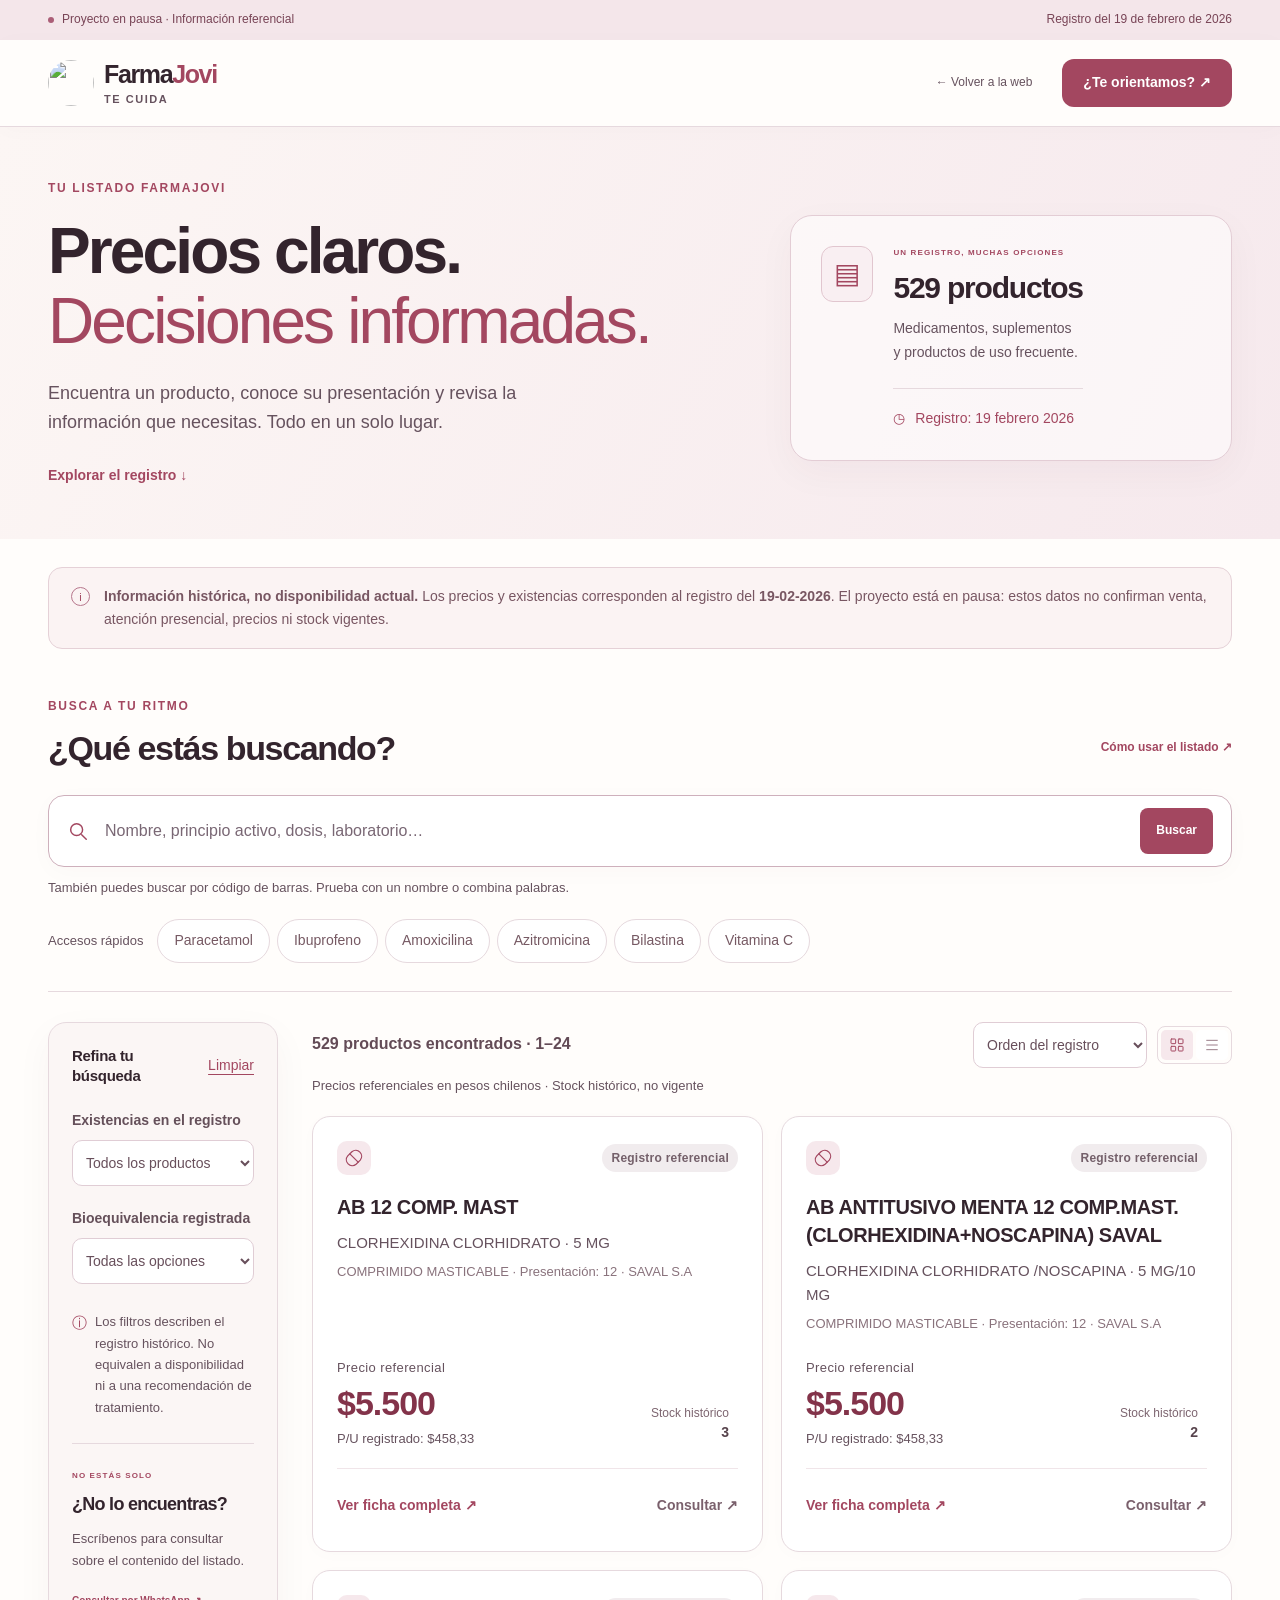
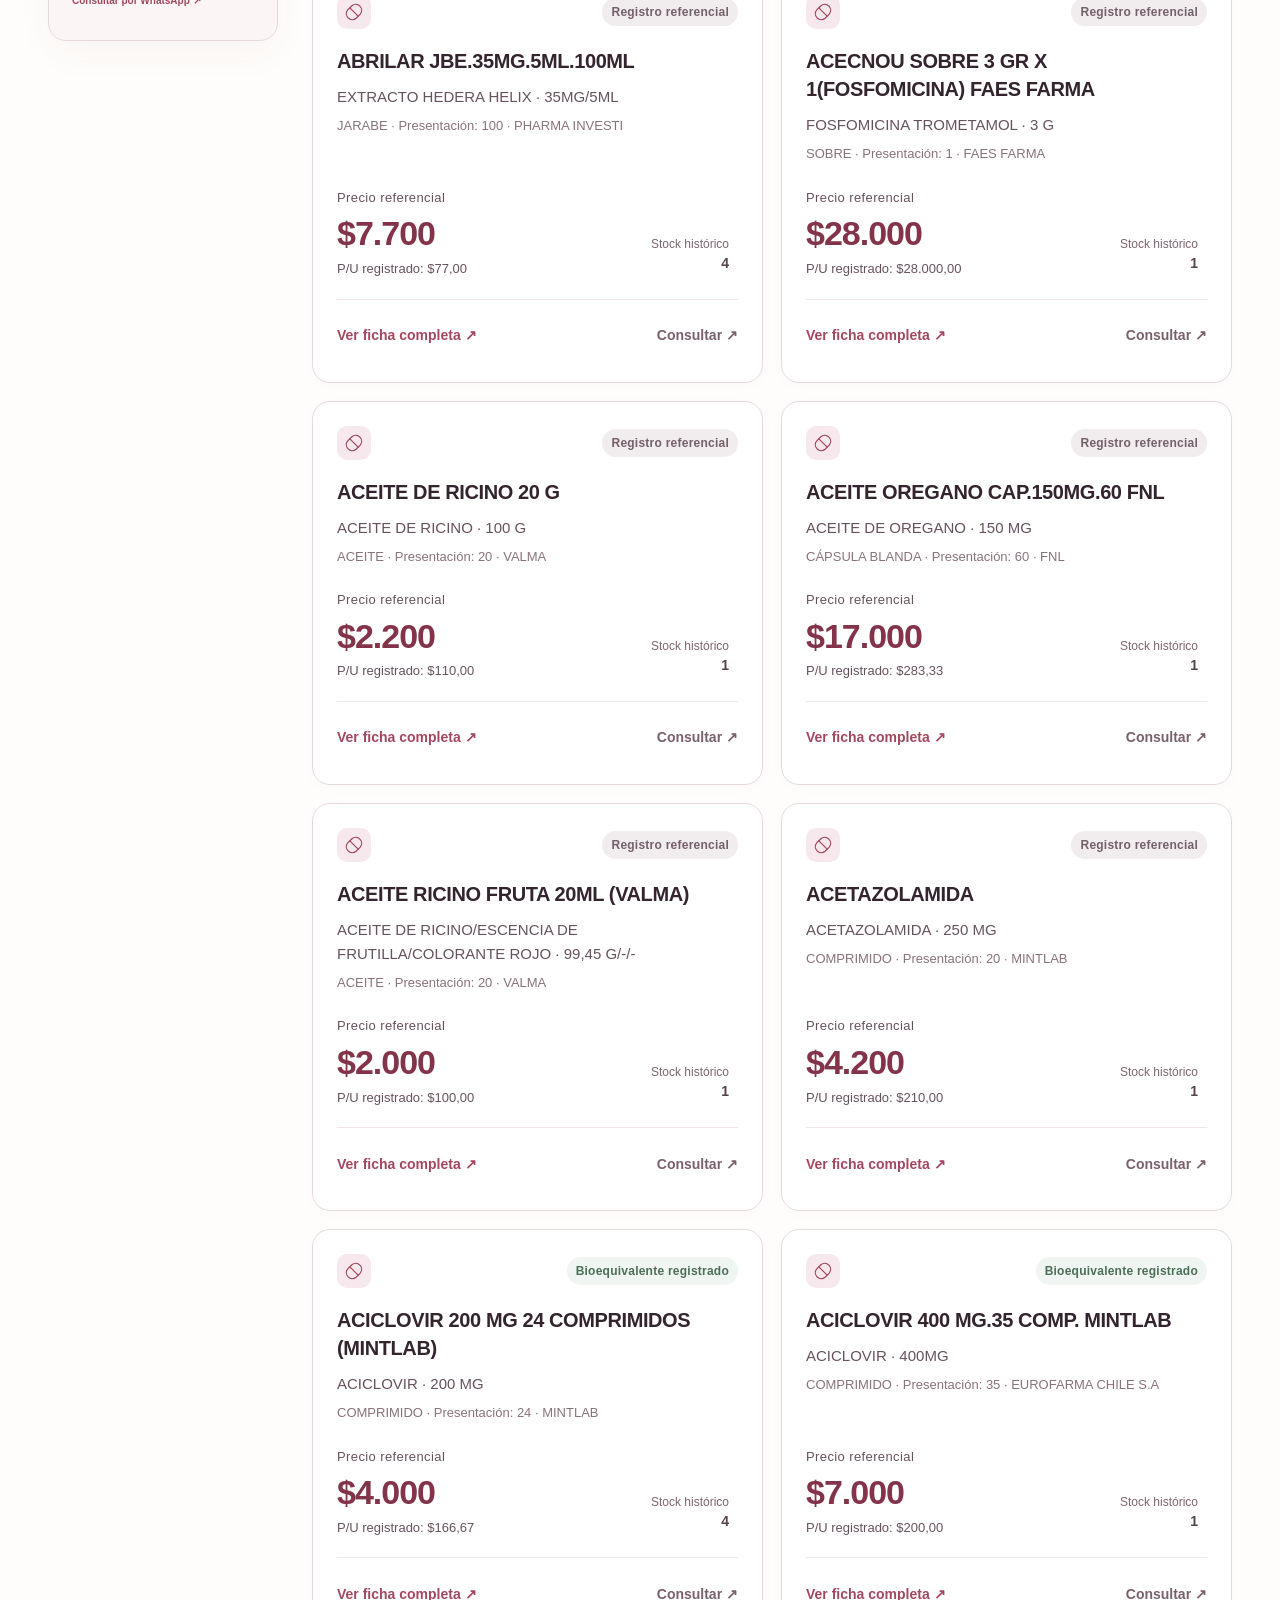
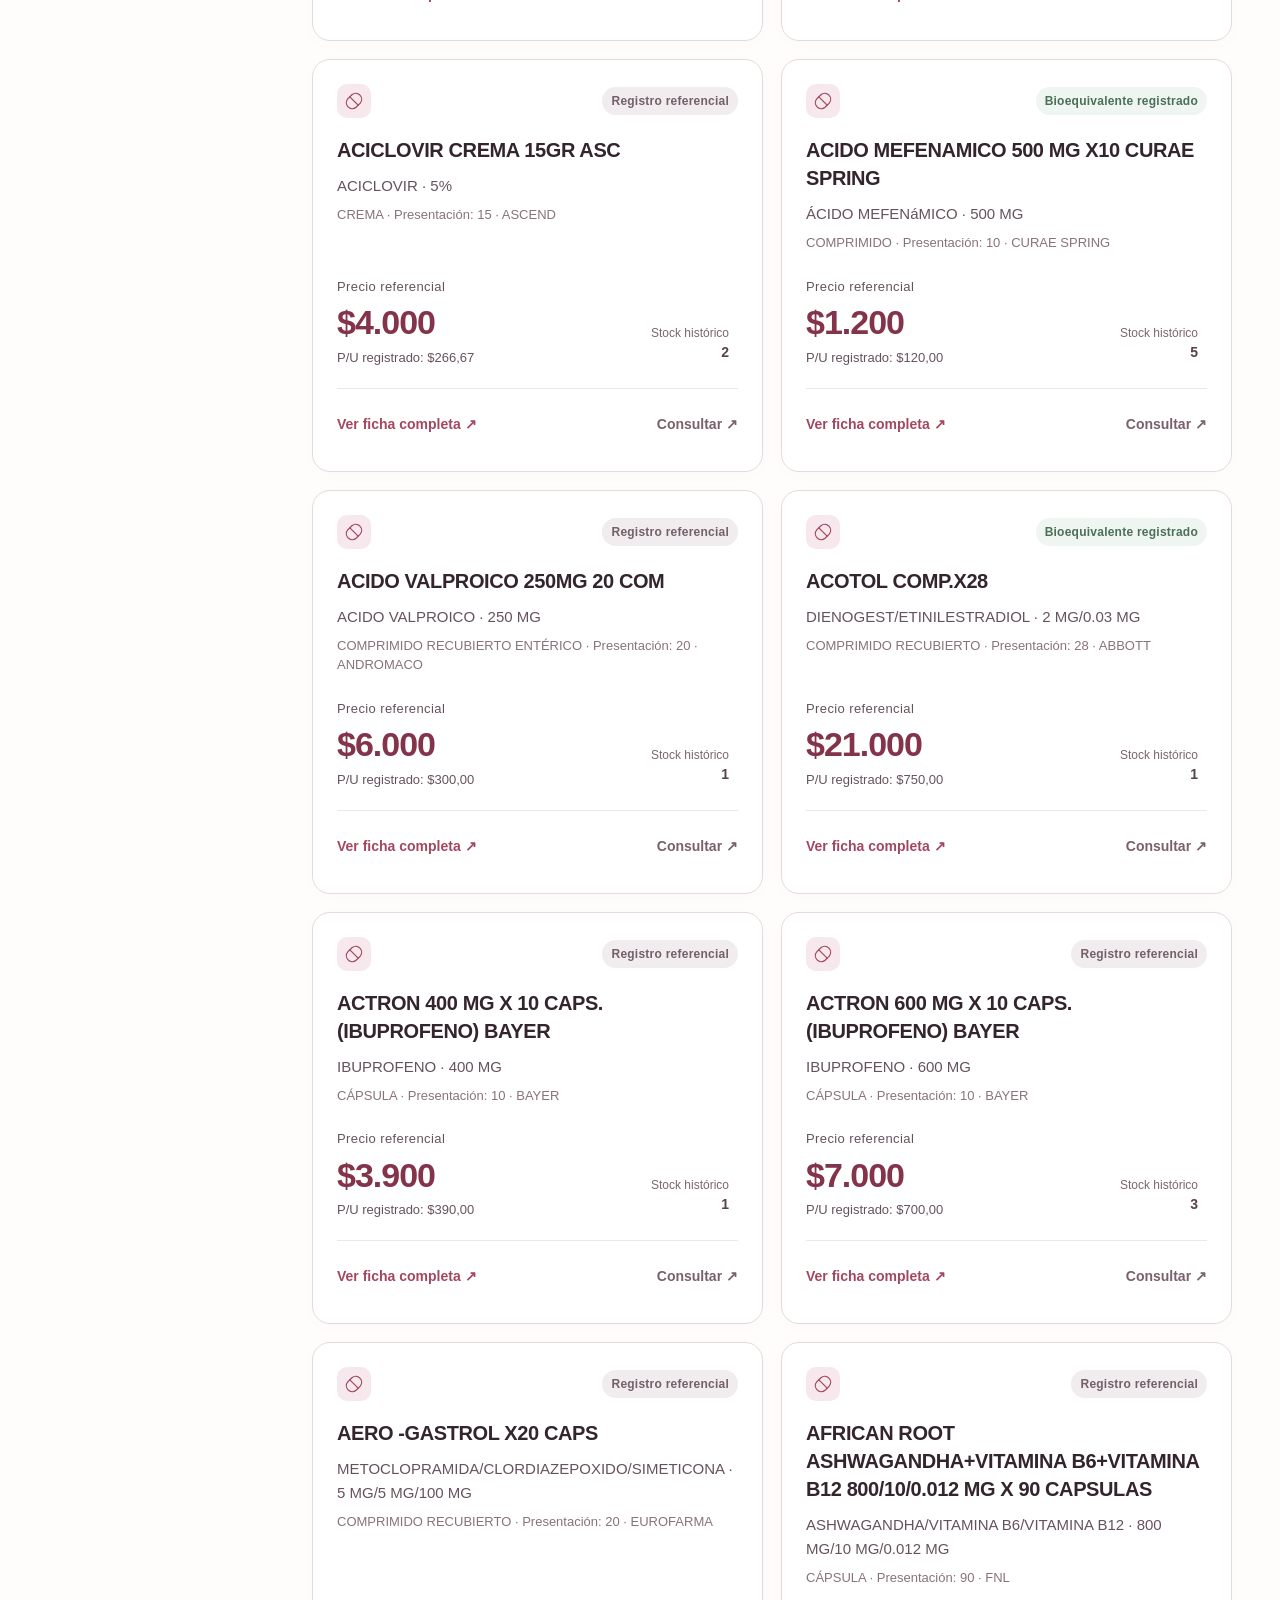
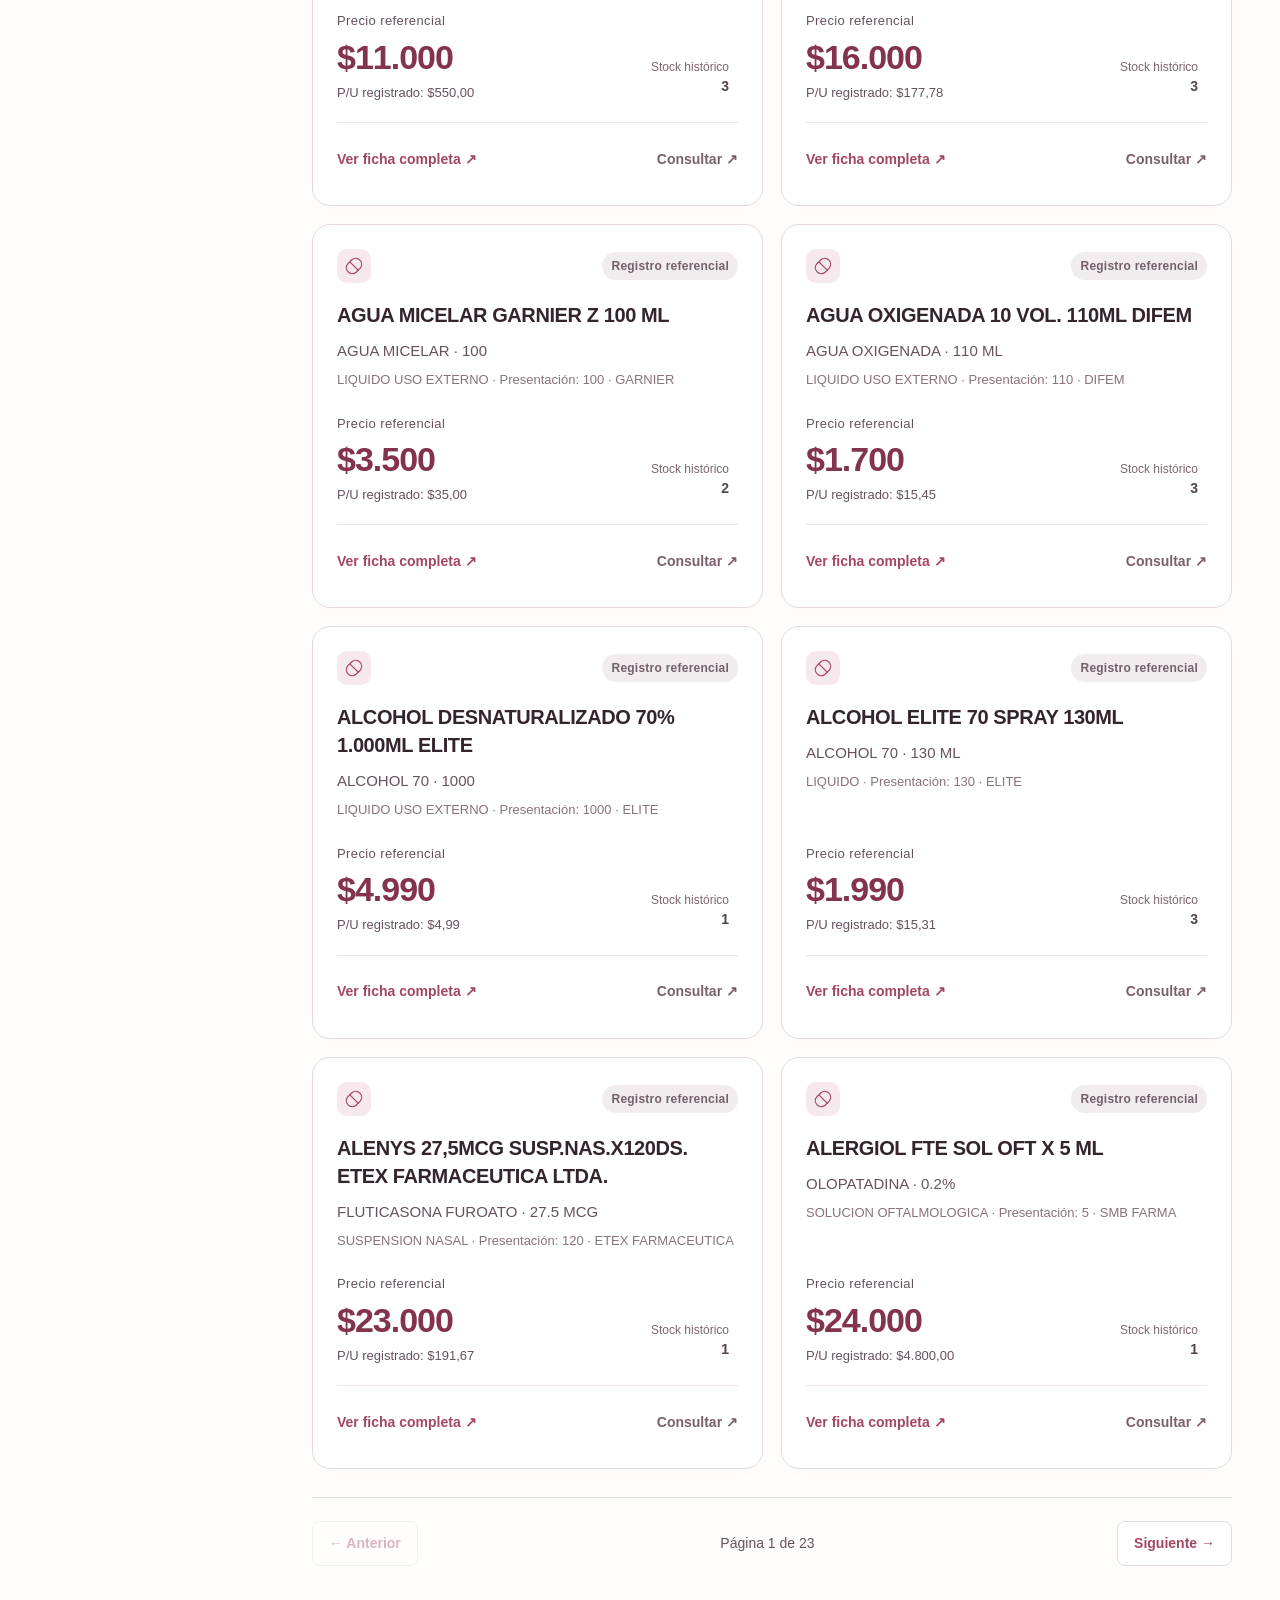
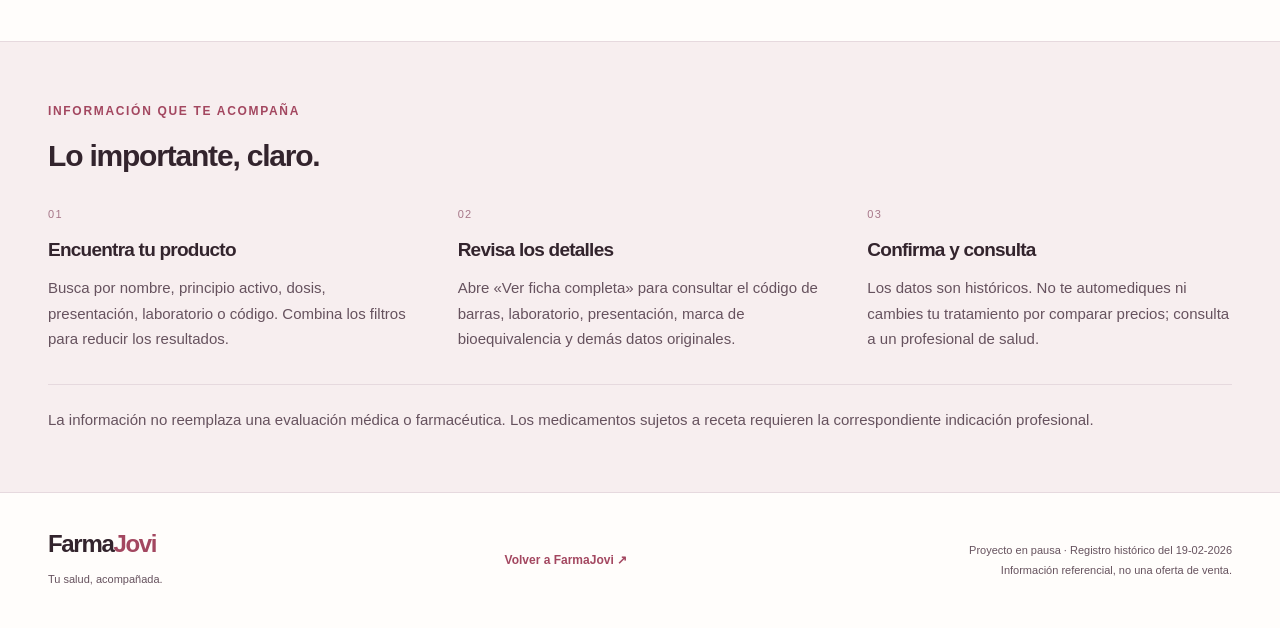
==== commit e9cbb3bb: "Load premium customer styles and collapse optional filters on mobile" ====
--- a/index.html
+++ b/index.html
@@ -9,7 +9,7 @@
  <link rel="canonical" href="https://farmaciafarmajovi-max.github.io/LISTADO-PRECIOS-FARMAJOVI/">
  <link rel="icon" type="image/png" href="https://farmaciafarmajovi-max.github.io/FarmaJovi/farmajovi-install-192.png">
  <meta property="og:title" content="Precios claros. Decisiones informadas. | FarmaJovi"><meta property="og:description" content="Busca en el registro histórico de productos de FarmaJovi, con filtros y datos de presentación. Información referencial, no stock vigente."><meta property="og:type" content="website"><meta property="og:locale" content="es_CL">
- <link rel="stylesheet" href="listado.css?v=20261112"><script src="catalog-data.js?v=20261112" defer></script><script src="listado.js?v=20261112" defer></script>
+ <link rel="stylesheet" href="listado.css?v=20261112"><link rel="stylesheet" href="cliente-premium.css?v=20261113-qr"><script src="catalog-data.js?v=20261112" defer></script><script src="listado.js?v=20261112" defer></script>
 </head>
 <body>
  <a href="#buscador" class="skip-link">Ir al buscador</a>
@@ -22,7 +22,7 @@
    <div class="catalog-heading"><div><span class="kicker">BUSCA A TU RITMO</span><h2 id="searchTitle">¿Qué estás buscando?</h2></div><a class="text-link" href="#instrucciones">Cómo usar el listado ↗</a></div>
    <div class="search-box"><label for="search" class="sr-only">Buscar por producto, principio activo, dosis, laboratorio o código de barras</label><span class="search-icon" aria-hidden="true"><svg viewBox="0 0 24 24"><circle cx="10.5" cy="10.5" r="6.5"/><path d="m16 16 5 5"/></svg></span><input id="search" type="search" autocomplete="off" spellcheck="false" placeholder="Nombre, principio activo, dosis, laboratorio…" aria-describedby="searchHelp"><button id="clearSearch" type="button" aria-label="Borrar búsqueda" hidden>×</button><button id="submitSearch" class="search-submit" type="button">Buscar</button></div><p id="searchHelp" class="search-help">También puedes buscar por código de barras. Prueba con un nombre o combina palabras.</p>
    <div class="quick-filters" id="quickFilters" role="group" aria-label="Búsquedas frecuentes"><span>Accesos rápidos</span><button type="button" class="quick-btn" data-query="paracetamol">Paracetamol</button><button type="button" class="quick-btn" data-query="ibuprofeno">Ibuprofeno</button><button type="button" class="quick-btn" data-query="amoxicilina">Amoxicilina</button><button type="button" class="quick-btn" data-query="azitromicina">Azitromicina</button><button type="button" class="quick-btn" data-query="bilastina">Bilastina</button><button type="button" class="quick-btn" data-query="vitamina c">Vitamina C</button></div>
-   <div class="catalog-layout"><aside class="filters" aria-labelledby="filtersTitle"><div class="filter-heading"><h3 id="filtersTitle">Refina tu búsqueda</h3><button id="resetFilters" class="text-button" type="button">Limpiar</button></div><div class="filter-field"><label for="stockFilter">Existencias en el registro</label><select id="stockFilter"><option value="todos">Todos los productos</option><option value="con">Con stock registrado</option><option value="sin">Sin stock registrado</option></select></div><div class="filter-field"><label for="bioFilter">Bioequivalencia registrada</label><select id="bioFilter"><option value="todos">Todas las opciones</option><option value="si">Marcados como bioequivalentes</option><option value="no">Sin marca de bioequivalencia</option></select></div><div class="filter-note"><span aria-hidden="true">ⓘ</span><p>Los filtros describen el registro histórico. No equivalen a disponibilidad ni a una recomendación de tratamiento.</p></div><div class="help-card"><span class="kicker">NO ESTÁS SOLO</span><h3>¿No lo encuentras?</h3><p>Escríbenos para consultar sobre el contenido del listado.</p><a href="https://wa.me/56942748056?text=Hola%20FarmaJovi,%20quisiera%20consultar%20por%20un%20producto%20del%20listado%20referencial" target="_blank" rel="noopener noreferrer">Consultar por WhatsApp ↗</a></div></aside>
+   <button id="toggleFilters" class="mobile-filter-toggle" type="button" aria-expanded="false" aria-controls="filtersPanel">Filtrar productos <span aria-hidden="true">⌄</span></button><div class="catalog-layout"><aside id="filtersPanel" class="filters" aria-labelledby="filtersTitle"><div class="filter-heading"><h3 id="filtersTitle">Refina tu búsqueda</h3><button id="resetFilters" class="text-button" type="button">Limpiar</button></div><div class="filter-field"><label for="stockFilter">Existencias en el registro</label><select id="stockFilter"><option value="todos">Todos los productos</option><option value="con">Con stock registrado</option><option value="sin">Sin stock registrado</option></select></div><div class="filter-field"><label for="bioFilter">Bioequivalencia registrada</label><select id="bioFilter"><option value="todos">Todas las opciones</option><option value="si">Marcados como bioequivalentes</option><option value="no">Sin marca de bioequivalencia</option></select></div><div class="filter-note"><span aria-hidden="true">ⓘ</span><p>Los filtros describen el registro histórico. No equivalen a disponibilidad ni a una recomendación de tratamiento.</p></div><div class="help-card"><span class="kicker">NO ESTÁS SOLO</span><h3>¿No lo encuentras?</h3><p>Escríbenos para consultar sobre el contenido del listado.</p><a href="https://wa.me/56942748056?text=Hola%20FarmaJovi,%20quisiera%20consultar%20por%20un%20producto%20del%20listado%20referencial" target="_blank" rel="noopener noreferrer">Consultar por WhatsApp ↗</a></div></aside>
    <div class="results"><div class="results-toolbar"><div id="summary" role="status" aria-live="polite">Cargando registro…</div><div class="result-controls"><label class="sr-only" for="sortOrder">Ordenar resultados</label><select id="sortOrder"><option value="original">Orden del registro</option><option value="name">Nombre A–Z</option><option value="price-asc">Menor precio referencial</option><option value="price-desc">Mayor precio referencial</option></select><div class="view-toggle" role="group" aria-label="Presentación de resultados"><button type="button" data-view="cards" aria-label="Ver tarjetas" aria-pressed="true"><svg viewBox="0 0 24 24" aria-hidden="true"><rect x="3" y="3" width="7" height="7" rx="1"/><rect x="14" y="3" width="7" height="7" rx="1"/><rect x="3" y="14" width="7" height="7" rx="1"/><rect x="14" y="14" width="7" height="7" rx="1"/></svg></button><button type="button" data-view="table" aria-label="Ver tabla" aria-pressed="false"><svg viewBox="0 0 24 24" aria-hidden="true"><path d="M4 5h16M4 12h16M4 19h16"/></svg></button></div></div></div>
     <p class="results-note">Precios referenciales en pesos chilenos · Stock histórico, no vigente</p>
     <div id="productCards" class="product-grid"></div>
@@ -36,5 +36,6 @@
  <footer><div class="wrap footer-content"><div><a class="brand" href="https://farmaciafarmajovi-max.github.io/FarmaJovi/">Farma<span>Jovi</span></a><p>Tu salud, acompañada.</p></div><a class="text-link" href="https://farmaciafarmajovi-max.github.io/FarmaJovi/">Volver a FarmaJovi ↗</a><p>Proyecto en pausa · Registro histórico del 19-02-2026<br>Información referencial, no una oferta de venta.</p></div></footer>
  <dialog id="productDialog" aria-labelledby="dialogTitle"><button type="button" id="closeDialog" class="close-dialog" aria-label="Cerrar ficha">×</button><div id="dialogContent"></div></dialog>
  <noscript><p class="wrap historical-notice">Activa JavaScript para buscar los productos del registro histórico.</p></noscript>
+<script>document.getElementById("toggleFilters").addEventListener("click",function(){const open=this.getAttribute("aria-expanded")!=="true";this.setAttribute("aria-expanded",String(open));document.getElementById("filtersPanel").classList.toggle("filters-expanded",open)});</script>
 </body>
 </html>
--- a/cliente-premium.css
+++ b/cliente-premium.css
@@ -0,0 +1,75 @@
+/* Customer reading comfort, especially when arriving from a QR on a phone. */
+:root{--ink:#33242d;--muted:#66525e;--shadow:0 12px 38px #5425360a}
+body{font-size:16px;background:#fffdfb}
+.site-header{box-shadow:0 3px 22px #54253605}
+.brand small{font-size:11px;letter-spacing:.14em}
+.status-bar{font-size:12px;line-height:1.6}
+.status-bar .wrap{min-height:40px}
+.kicker{font-size:12px;letter-spacing:.14em}
+.btn{font-size:14px;min-height:48px;border-radius:12px}
+.hero{padding-block:52px 42px}
+.hero h1{font-size:clamp(38px,5vw,66px);line-height:1.1;letter-spacing:-.045em}
+.hero p{max-width:560px;font-size:18px;line-height:1.65}
+.record-card{border-radius:22px;box-shadow:var(--shadow)}
+.record-date,.record-card p{font-size:14px}
+.historical-notice{font-size:14px;line-height:1.65;border-radius:14px}
+.catalog-heading h2{font-size:34px}
+.text-link,.text-button{font-size:14px}
+.search-box{border-radius:16px;padding:12px 18px;box-shadow:0 5px 24px #54253606}
+.search-box input{font-size:18px;min-height:42px;color:var(--ink)}
+.search-box input::placeholder{font-size:16px;color:#796774}
+.search-help,.quick-filters>span{font-size:13px}
+.search-submit{min-height:46px;font-size:15px;border-radius:10px}
+.quick-btn{font-size:14px;min-height:44px;padding:9px 16px;border-radius:22px}
+.filters{border-radius:18px;box-shadow:var(--shadow)}
+.filter-field label{font-size:14px;line-height:1.5}
+.filter-field select,.result-controls>select{font-size:14px;min-height:46px;border-radius:10px}
+.filter-note,.help-card p{font-size:13px;line-height:1.65}
+#summary{font-size:16px}
+.results-note{font-size:13px;line-height:1.65;color:#66525e}
+.product-grid{gap:18px}
+.product-card{border-radius:18px;padding:24px;border-color:#e6d9de;box-shadow:0 3px 18px #54253604;transition:box-shadow .18s,border-color .18s}
+.product-card:hover{box-shadow:0 10px 32px #5425360d;border-color:#c9a5b2}
+.product-card h3{font-size:20px;line-height:1.4;letter-spacing:-.02em}
+.product-ingredient{font-size:15px;line-height:1.6}
+.product-lab{font-size:13px;line-height:1.5}
+.badge,.stock-tag{font-size:12px;line-height:1.5;padding:5px 9px}
+.product-price{font-size:34px;line-height:1.2;font-variant-numeric:tabular-nums;letter-spacing:-1px}
+.price-label,.unit-price{font-size:13px;line-height:1.5;color:#66525e}
+.card-bottom{gap:10px;flex-wrap:wrap}
+.card-bottom .details-button,.card-bottom a{min-height:44px;font-size:14px;display:inline-flex;align-items:center;padding-block:9px}
+.pagination button{min-height:44px;font-size:14px}
+#pageStatus{font-size:14px}
+.table-container{border-radius:16px}
+.table-container th{font-size:13px}.table-container td{font-size:14px;line-height:1.6}
+.guide-grid p,.clinical-note{font-size:15px;line-height:1.7}
+dialog{border-radius:22px;padding:30px}
+.product-facts dt{font-size:13px;color:#66525e}.product-facts dd{font-size:16px;line-height:1.5}
+.dialog-note{font-size:14px;line-height:1.7}
+.close-dialog{min-width:44px;min-height:44px}
+.mobile-filter-toggle{display:none}
+@media(max-width:900px){.wrap{width:calc(100% - 48px)}.catalog-layout{gap:22px}.product-card{padding:22px}}
+@media(max-width:600px){
+ .record-card{display:none}
+ .mobile-filter-toggle{display:flex;align-items:center;justify-content:space-between;width:100%;min-height:48px;padding:12px 16px;margin:6px 0 0;border:1px solid #dcc5ce;border-radius:12px;background:#fff;color:#83334a;font-size:15px;font-weight:650;text-align:left}
+ .mobile-filter-toggle[aria-expanded=true] span{transform:rotate(180deg)}
+ .filters:not(.filters-expanded){display:none}
+ html{scroll-padding-top:88px}.wrap{width:calc(100% - 32px)}
+ .status-bar{font-size:11px}.status-bar .wrap{gap:8px;min-height:38px}
+ .nav{min-height:74px}.hero{padding-block:30px 24px}.hero h1{font-size:39px}.hero p{font-size:16px}
+ .kicker{font-size:11px}.record-card{padding:20px;border-radius:18px}.record-card p,.record-date{font-size:13px}
+ .historical-notice{padding:16px;font-size:13px;line-height:1.65}.catalog-section{padding-top:30px}
+ .catalog-heading h2{font-size:29px}.catalog-heading .text-link{font-size:13px}
+ .search-box{padding:8px 12px;gap:9px}.search-box input{font-size:16px;min-height:40px;min-width:0}.search-box input::placeholder{font-size:14px}
+ .search-submit{font-size:14px;padding-inline:12px;min-height:42px}.search-help{font-size:12px;line-height:1.6}
+ .quick-filters{gap:8px;padding-bottom:20px}.quick-btn{font-size:13px;min-height:42px;padding:8px 13px}
+ .filters{padding:20px;gap:18px}.filter-field label{font-size:13px}.filter-field select{font-size:14px;min-height:46px}.filter-note{font-size:12px}
+ .result-controls>select{font-size:13px;min-height:44px}.view-toggle button{height:40px;width:40px}
+ #summary{font-size:15px}.results-note{font-size:12px}.product-grid{gap:14px}
+ .product-card{padding:22px}.product-card h3{font-size:19px}.product-ingredient{font-size:14px}.product-lab{font-size:13px}
+ .badge,.stock-tag{font-size:12px}.product-price{font-size:32px}.price-label,.unit-price{font-size:12px}
+ .card-bottom .details-button,.card-bottom a{font-size:14px;min-height:44px}
+ .pagination{gap:10px}.pagination button{font-size:13px;padding-inline:12px}#pageStatus{font-size:12px}
+ .guide-grid p{font-size:14px}.clinical-note{font-size:13px}.guide-grid h3{font-size:23px}
+ dialog{padding:24px}.dialog-product-title{font-size:25px}.product-facts{grid-template-columns:1fr}.product-facts dd{font-size:15px}.dialog-note{font-size:13px}
+}
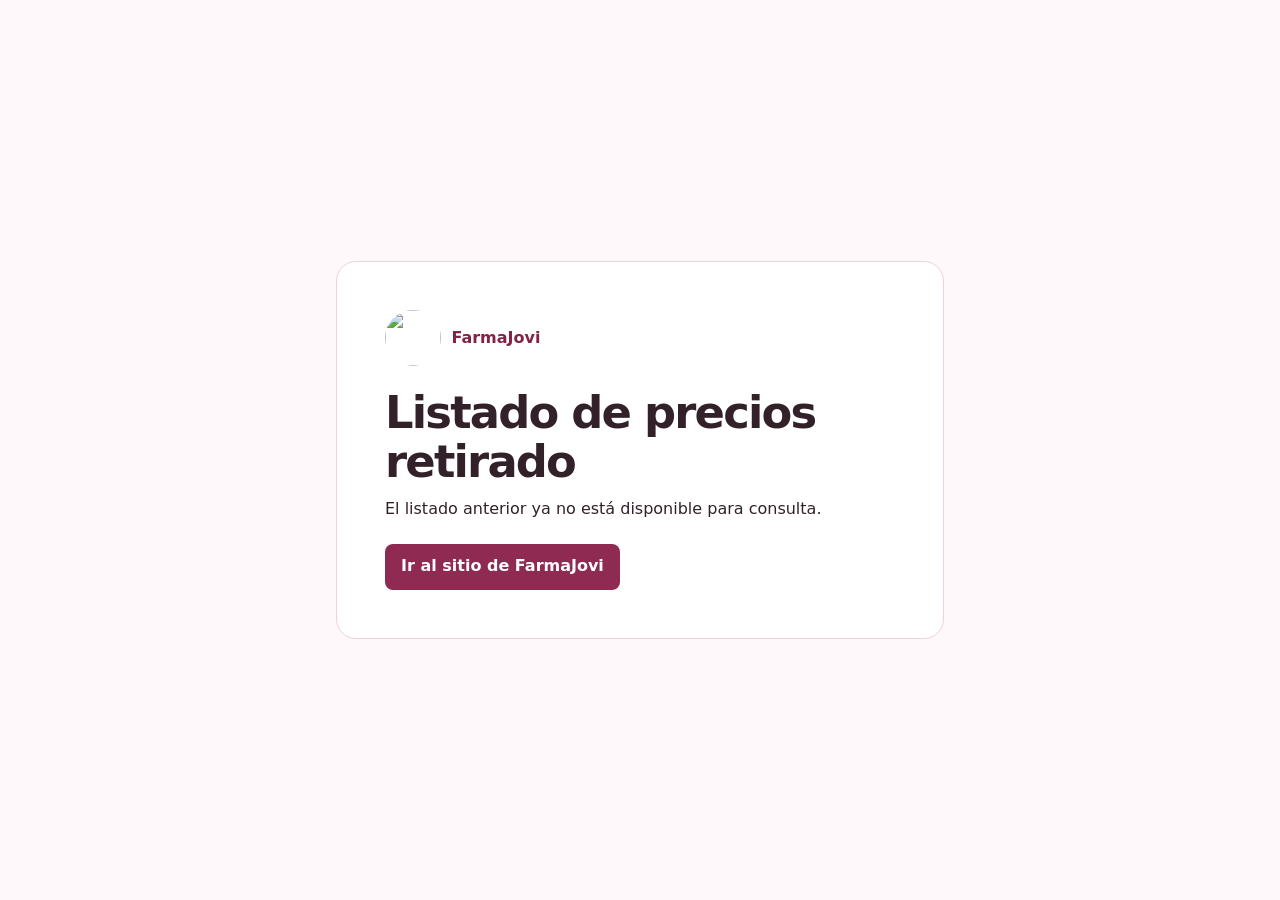
==== commit 181752a2: "Retira el listado de precios anterior de la publicación" ====
--- a/index.html
+++ b/index.html
@@ -1,41 +1,23 @@
 <!doctype html>
-<html lang="es">
+<html lang="es-CL">
 <head>
- <meta charset="utf-8"><meta name="viewport" content="width=device-width,initial-scale=1">
- <meta name="google-site-verification" content="CnthCSTjtT71YuMdhmVOY5mIWvfYKcDNqhYI2BI1tfM">
- <title>Listado de precios referencial | FarmaJovi</title>
- <meta name="description" content="Explora el registro referencial de precios de FarmaJovi del 19-02-2026. Busca por producto o principio activo y consulta sus datos. No representa stock ni precios vigentes.">
- <meta name="theme-color" content="#a34760"><meta name="robots" content="index,follow">
- <link rel="canonical" href="https://farmaciafarmajovi-max.github.io/LISTADO-PRECIOS-FARMAJOVI/">
- <link rel="icon" type="image/png" href="https://farmaciafarmajovi-max.github.io/FarmaJovi/farmajovi-install-192.png">
- <meta property="og:title" content="Precios claros. Decisiones informadas. | FarmaJovi"><meta property="og:description" content="Busca en el registro histórico de productos de FarmaJovi, con filtros y datos de presentación. Información referencial, no stock vigente."><meta property="og:type" content="website"><meta property="og:locale" content="es_CL">
- <link rel="stylesheet" href="listado.css?v=20261112"><link rel="stylesheet" href="cliente-premium.css?v=20261113-qr"><script src="catalog-data.js?v=20261112" defer></script><script src="listado.js?v=20261112" defer></script>
+ <meta charset="utf-8">
+ <meta name="viewport" content="width=device-width,initial-scale=1">
+ <meta name="robots" content="noindex,follow">
+ <meta name="description" content="El listado anterior de FarmaJovi fue retirado y no está disponible para consulta.">
+ <meta name="theme-color" content="#a34760">
+ <title>Listado de precios retirado | FarmaJovi</title>
+ <link rel="icon" href="../FarmaJovi/farmajovi-install-192.png">
+ <style>
+ *{box-sizing:border-box}body{min-height:100vh;margin:0;padding:1.25rem;display:grid;place-items:center;background:#fff8fa;color:#33212a;font:1rem/1.55 system-ui,sans-serif}main{width:min(100%,38rem);padding:clamp(1.5rem,5vw,3rem);border:1px solid #ead3db;border-radius:1.25rem;background:white}img{border-radius:50%;width:3.5rem;height:3.5rem;vertical-align:middle;margin-inline-end:.65rem}.brand{color:#812347;font-weight:750}h1{font-size:clamp(1.8rem,5vw,2.8rem);line-height:1.1;letter-spacing:-.04em;margin:1.35rem 0 .65rem}p{margin:0 0 1.4rem}a{display:inline-block;background:#8f2b53;color:white;padding:.65rem 1rem;border-radius:.5rem;text-decoration:none;font-weight:650}a:focus-visible{outline:3px solid #33212a;outline-offset:3px}
+ </style>
 </head>
 <body>
- <a href="#buscador" class="skip-link">Ir al buscador</a>
- <div class="status-bar"><div class="wrap"><span><i aria-hidden="true"></i> Proyecto en pausa · Información referencial</span><span>Registro del 19 de febrero de 2026</span></div></div>
- <header class="site-header"><div class="wrap nav"><a class="brand" href="https://farmaciafarmajovi-max.github.io/FarmaJovi/" aria-label="Volver a FarmaJovi"><img src="https://farmaciafarmajovi-max.github.io/FarmaJovi/logo-farmajovi-header.jpg?v=20261015-2" width="46" height="46" alt=""><span>Farma<span>Jovi</span><small>TE CUIDA</small></span></a><nav aria-label="Navegación"><a class="back-link" href="https://farmaciafarmajovi-max.github.io/FarmaJovi/">← Volver a la web</a><a class="btn primary" href="https://wa.me/56942748056?text=Hola%20FarmaJovi,%20quiero%20consultar%20sobre%20el%20listado%20referencial" target="_blank" rel="noopener noreferrer">¿Te orientamos? ↗</a></nav></div></header>
  <main>
-  <section class="hero"><div class="wrap hero-grid"><div><span class="kicker">TU LISTADO FARMAJOVI</span><h1>Precios claros.<br><em>Decisiones informadas.</em></h1><p>Encuentra un producto, conoce su presentación y revisa la información que necesitas. Todo en un solo lugar.</p><a class="text-link" href="#buscador">Explorar el registro <span aria-hidden="true">↓</span></a></div><aside class="record-card" aria-label="Sobre el registro"><span class="record-icon" aria-hidden="true">▤</span><div><span class="kicker">UN REGISTRO, MUCHAS OPCIONES</span><strong id="totalProducts">Productos FarmaJovi</strong><p>Medicamentos, suplementos<br>y productos de uso frecuente.</p><div class="record-date"><span aria-hidden="true">◷</span> Registro: 19 febrero 2026</div></div></aside></div></section>
-  <div class="wrap"><aside class="historical-notice"><span class="info-icon" aria-hidden="true">i</span><p><strong>Información histórica, no disponibilidad actual.</strong> Los precios y existencias corresponden al registro del <strong>19-02-2026</strong>. El proyecto está en pausa: estos datos no confirman venta, atención presencial, precios ni stock vigentes.</p></aside></div>
-  <section id="buscador" class="catalog-section wrap" aria-labelledby="searchTitle">
-   <div class="catalog-heading"><div><span class="kicker">BUSCA A TU RITMO</span><h2 id="searchTitle">¿Qué estás buscando?</h2></div><a class="text-link" href="#instrucciones">Cómo usar el listado ↗</a></div>
-   <div class="search-box"><label for="search" class="sr-only">Buscar por producto, principio activo, dosis, laboratorio o código de barras</label><span class="search-icon" aria-hidden="true"><svg viewBox="0 0 24 24"><circle cx="10.5" cy="10.5" r="6.5"/><path d="m16 16 5 5"/></svg></span><input id="search" type="search" autocomplete="off" spellcheck="false" placeholder="Nombre, principio activo, dosis, laboratorio…" aria-describedby="searchHelp"><button id="clearSearch" type="button" aria-label="Borrar búsqueda" hidden>×</button><button id="submitSearch" class="search-submit" type="button">Buscar</button></div><p id="searchHelp" class="search-help">También puedes buscar por código de barras. Prueba con un nombre o combina palabras.</p>
-   <div class="quick-filters" id="quickFilters" role="group" aria-label="Búsquedas frecuentes"><span>Accesos rápidos</span><button type="button" class="quick-btn" data-query="paracetamol">Paracetamol</button><button type="button" class="quick-btn" data-query="ibuprofeno">Ibuprofeno</button><button type="button" class="quick-btn" data-query="amoxicilina">Amoxicilina</button><button type="button" class="quick-btn" data-query="azitromicina">Azitromicina</button><button type="button" class="quick-btn" data-query="bilastina">Bilastina</button><button type="button" class="quick-btn" data-query="vitamina c">Vitamina C</button></div>
-   <button id="toggleFilters" class="mobile-filter-toggle" type="button" aria-expanded="false" aria-controls="filtersPanel">Filtrar productos <span aria-hidden="true">⌄</span></button><div class="catalog-layout"><aside id="filtersPanel" class="filters" aria-labelledby="filtersTitle"><div class="filter-heading"><h3 id="filtersTitle">Refina tu búsqueda</h3><button id="resetFilters" class="text-button" type="button">Limpiar</button></div><div class="filter-field"><label for="stockFilter">Existencias en el registro</label><select id="stockFilter"><option value="todos">Todos los productos</option><option value="con">Con stock registrado</option><option value="sin">Sin stock registrado</option></select></div><div class="filter-field"><label for="bioFilter">Bioequivalencia registrada</label><select id="bioFilter"><option value="todos">Todas las opciones</option><option value="si">Marcados como bioequivalentes</option><option value="no">Sin marca de bioequivalencia</option></select></div><div class="filter-note"><span aria-hidden="true">ⓘ</span><p>Los filtros describen el registro histórico. No equivalen a disponibilidad ni a una recomendación de tratamiento.</p></div><div class="help-card"><span class="kicker">NO ESTÁS SOLO</span><h3>¿No lo encuentras?</h3><p>Escríbenos para consultar sobre el contenido del listado.</p><a href="https://wa.me/56942748056?text=Hola%20FarmaJovi,%20quisiera%20consultar%20por%20un%20producto%20del%20listado%20referencial" target="_blank" rel="noopener noreferrer">Consultar por WhatsApp ↗</a></div></aside>
-   <div class="results"><div class="results-toolbar"><div id="summary" role="status" aria-live="polite">Cargando registro…</div><div class="result-controls"><label class="sr-only" for="sortOrder">Ordenar resultados</label><select id="sortOrder"><option value="original">Orden del registro</option><option value="name">Nombre A–Z</option><option value="price-asc">Menor precio referencial</option><option value="price-desc">Mayor precio referencial</option></select><div class="view-toggle" role="group" aria-label="Presentación de resultados"><button type="button" data-view="cards" aria-label="Ver tarjetas" aria-pressed="true"><svg viewBox="0 0 24 24" aria-hidden="true"><rect x="3" y="3" width="7" height="7" rx="1"/><rect x="14" y="3" width="7" height="7" rx="1"/><rect x="3" y="14" width="7" height="7" rx="1"/><rect x="14" y="14" width="7" height="7" rx="1"/></svg></button><button type="button" data-view="table" aria-label="Ver tabla" aria-pressed="false"><svg viewBox="0 0 24 24" aria-hidden="true"><path d="M4 5h16M4 12h16M4 19h16"/></svg></button></div></div></div>
-    <p class="results-note">Precios referenciales en pesos chilenos · Stock histórico, no vigente</p>
-    <div id="productCards" class="product-grid"></div>
-    <div id="productTable" class="table-container" role="region" aria-label="Tabla de productos, desliza para ver todas las columnas" tabindex="0" hidden><table><caption class="sr-only">Registro histórico de productos, precios y existencias del 19 de febrero de 2026.</caption><thead><tr><th scope="col">Producto / principio activo</th><th scope="col">Presentación</th><th scope="col">Precio ref.</th><th scope="col">Stock registrado</th><th scope="col">Detalles</th></tr></thead><tbody id="tableBody"></tbody></table></div>
-    <div id="emptyState" class="empty-state" hidden><span aria-hidden="true">⌕</span><h3>No encontramos coincidencias.</h3><p>Prueba con menos palabras, otro nombre o quita los filtros.</p><button type="button" id="resetEmpty" class="btn soft">Limpiar búsqueda y filtros</button></div>
-    <nav class="pagination" aria-label="Páginas de productos"><button type="button" id="previousPage">← Anterior</button><span id="pageStatus" aria-live="polite"></span><button type="button" id="nextPage">Siguiente →</button></nav>
-   </div></div>
-  </section>
-  <section id="instrucciones" class="guide-section"><div class="wrap"><div class="guide-heading"><span class="kicker">INFORMACIÓN QUE TE ACOMPAÑA</span><h2>Lo importante, claro.</h2></div><div class="guide-grid"><article><span>01</span><h3>Encuentra tu producto</h3><p>Busca por nombre, principio activo, dosis, presentación, laboratorio o código. Combina los filtros para reducir los resultados.</p></article><article><span>02</span><h3>Revisa los detalles</h3><p>Abre «Ver ficha completa» para consultar el código de barras, laboratorio, presentación, marca de bioequivalencia y demás datos originales.</p></article><article><span>03</span><h3>Confirma y consulta</h3><p>Los datos son históricos. No te automediques ni cambies tu tratamiento por comparar precios; consulta a un profesional de salud.</p></article></div><p class="clinical-note">La información no reemplaza una evaluación médica o farmacéutica. Los medicamentos sujetos a receta requieren la correspondiente indicación profesional.</p></div></section>
+  <div class="brand"><img src="../FarmaJovi/farmajovi-install-192.png" alt="" width="56" height="56">FarmaJovi</div>
+  <h1>Listado de precios retirado</h1>
+  <p>El listado anterior ya no está disponible para consulta.</p>
+  <a href="../FarmaJovi/">Ir al sitio de FarmaJovi</a>
  </main>
- <footer><div class="wrap footer-content"><div><a class="brand" href="https://farmaciafarmajovi-max.github.io/FarmaJovi/">Farma<span>Jovi</span></a><p>Tu salud, acompañada.</p></div><a class="text-link" href="https://farmaciafarmajovi-max.github.io/FarmaJovi/">Volver a FarmaJovi ↗</a><p>Proyecto en pausa · Registro histórico del 19-02-2026<br>Información referencial, no una oferta de venta.</p></div></footer>
- <dialog id="productDialog" aria-labelledby="dialogTitle"><button type="button" id="closeDialog" class="close-dialog" aria-label="Cerrar ficha">×</button><div id="dialogContent"></div></dialog>
- <noscript><p class="wrap historical-notice">Activa JavaScript para buscar los productos del registro histórico.</p></noscript>
-<script>document.getElementById("toggleFilters").addEventListener("click",function(){const open=this.getAttribute("aria-expanded")!=="true";this.setAttribute("aria-expanded",String(open));document.getElementById("filtersPanel").classList.toggle("filters-expanded",open)});</script>
 </body>
 </html>
